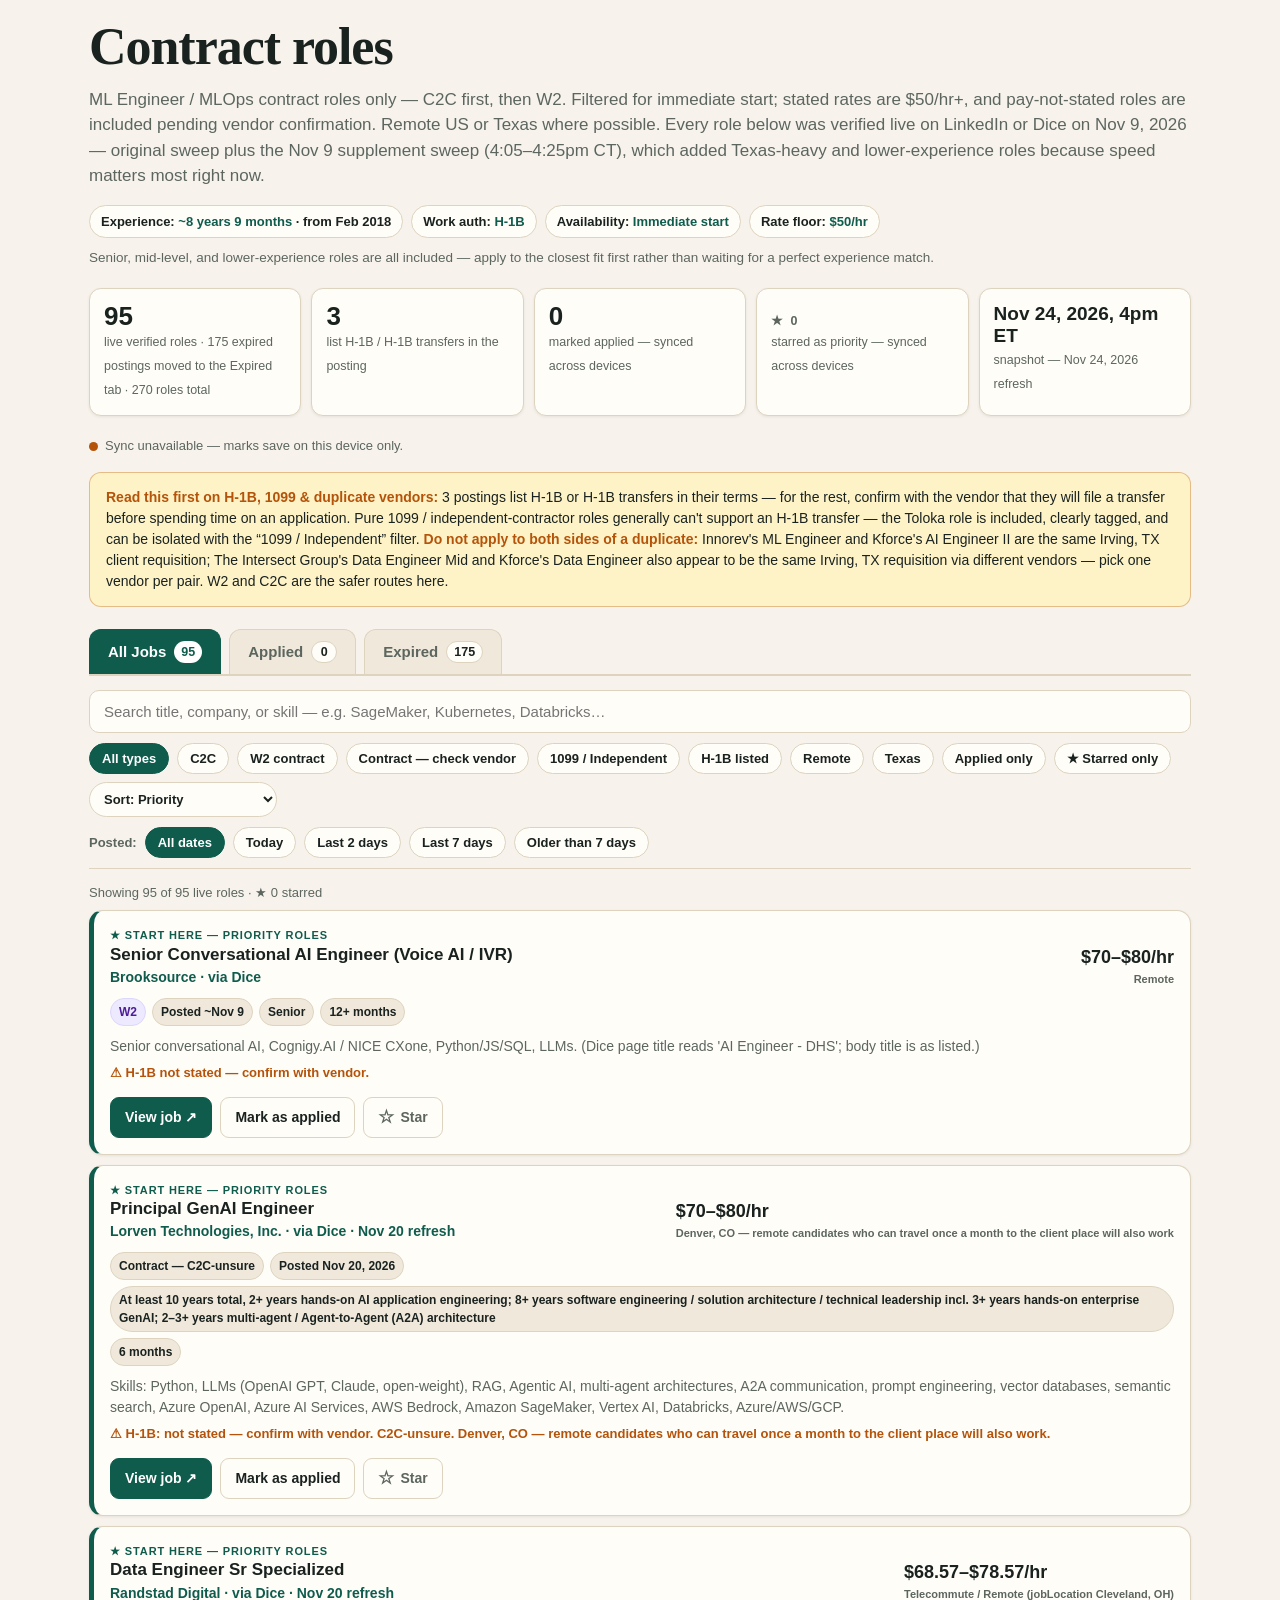
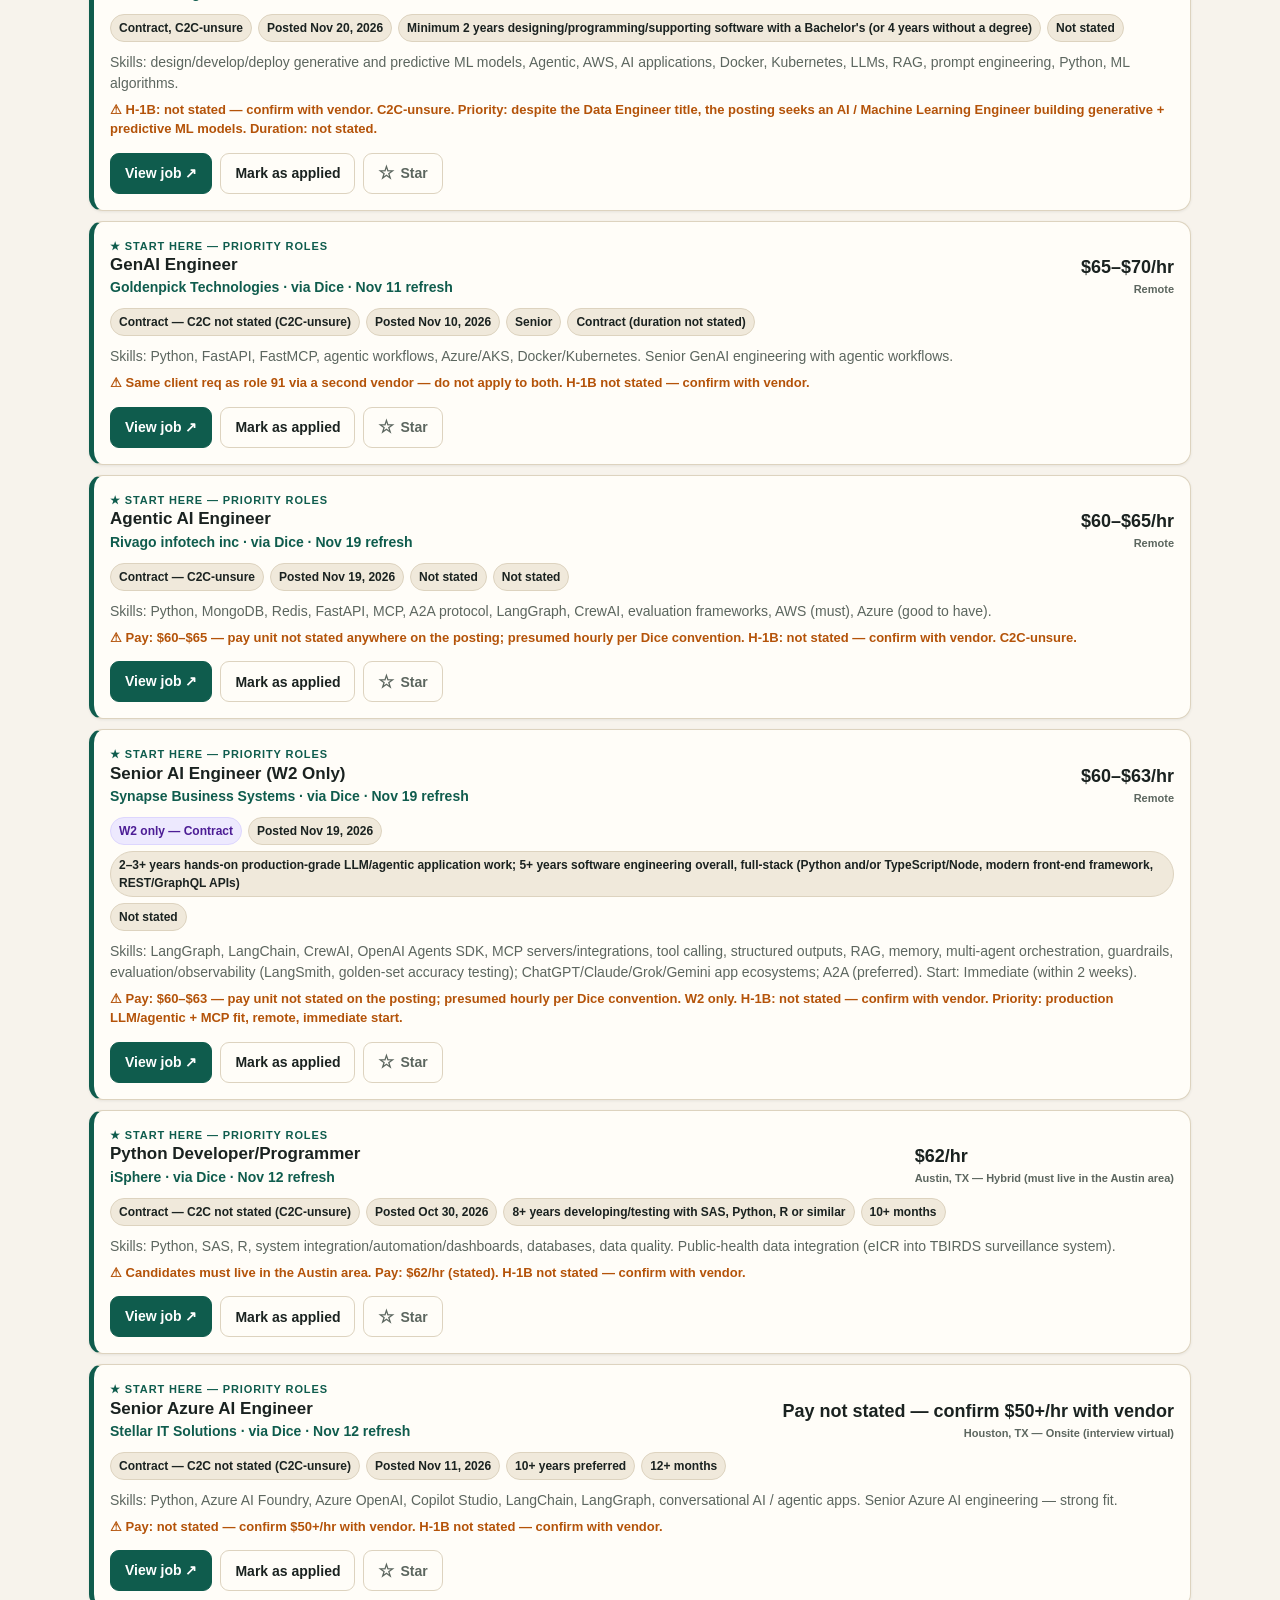
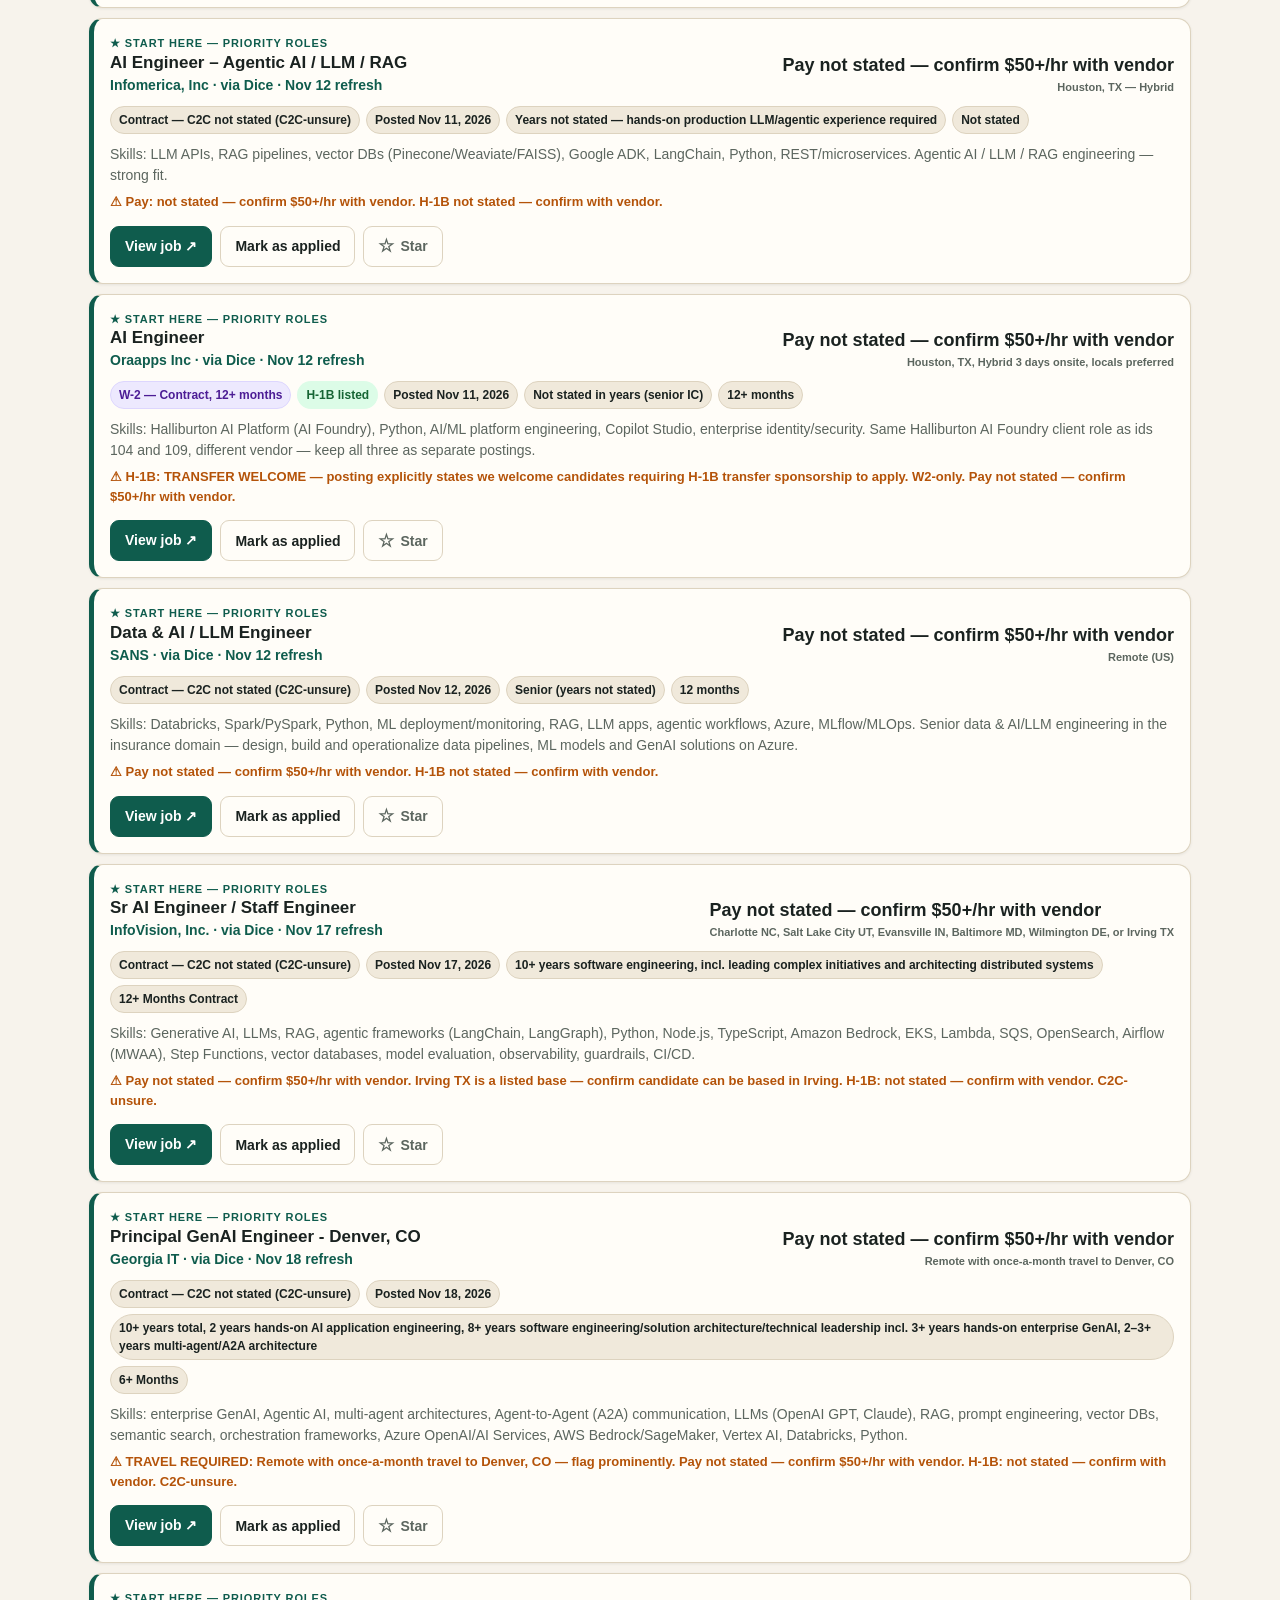
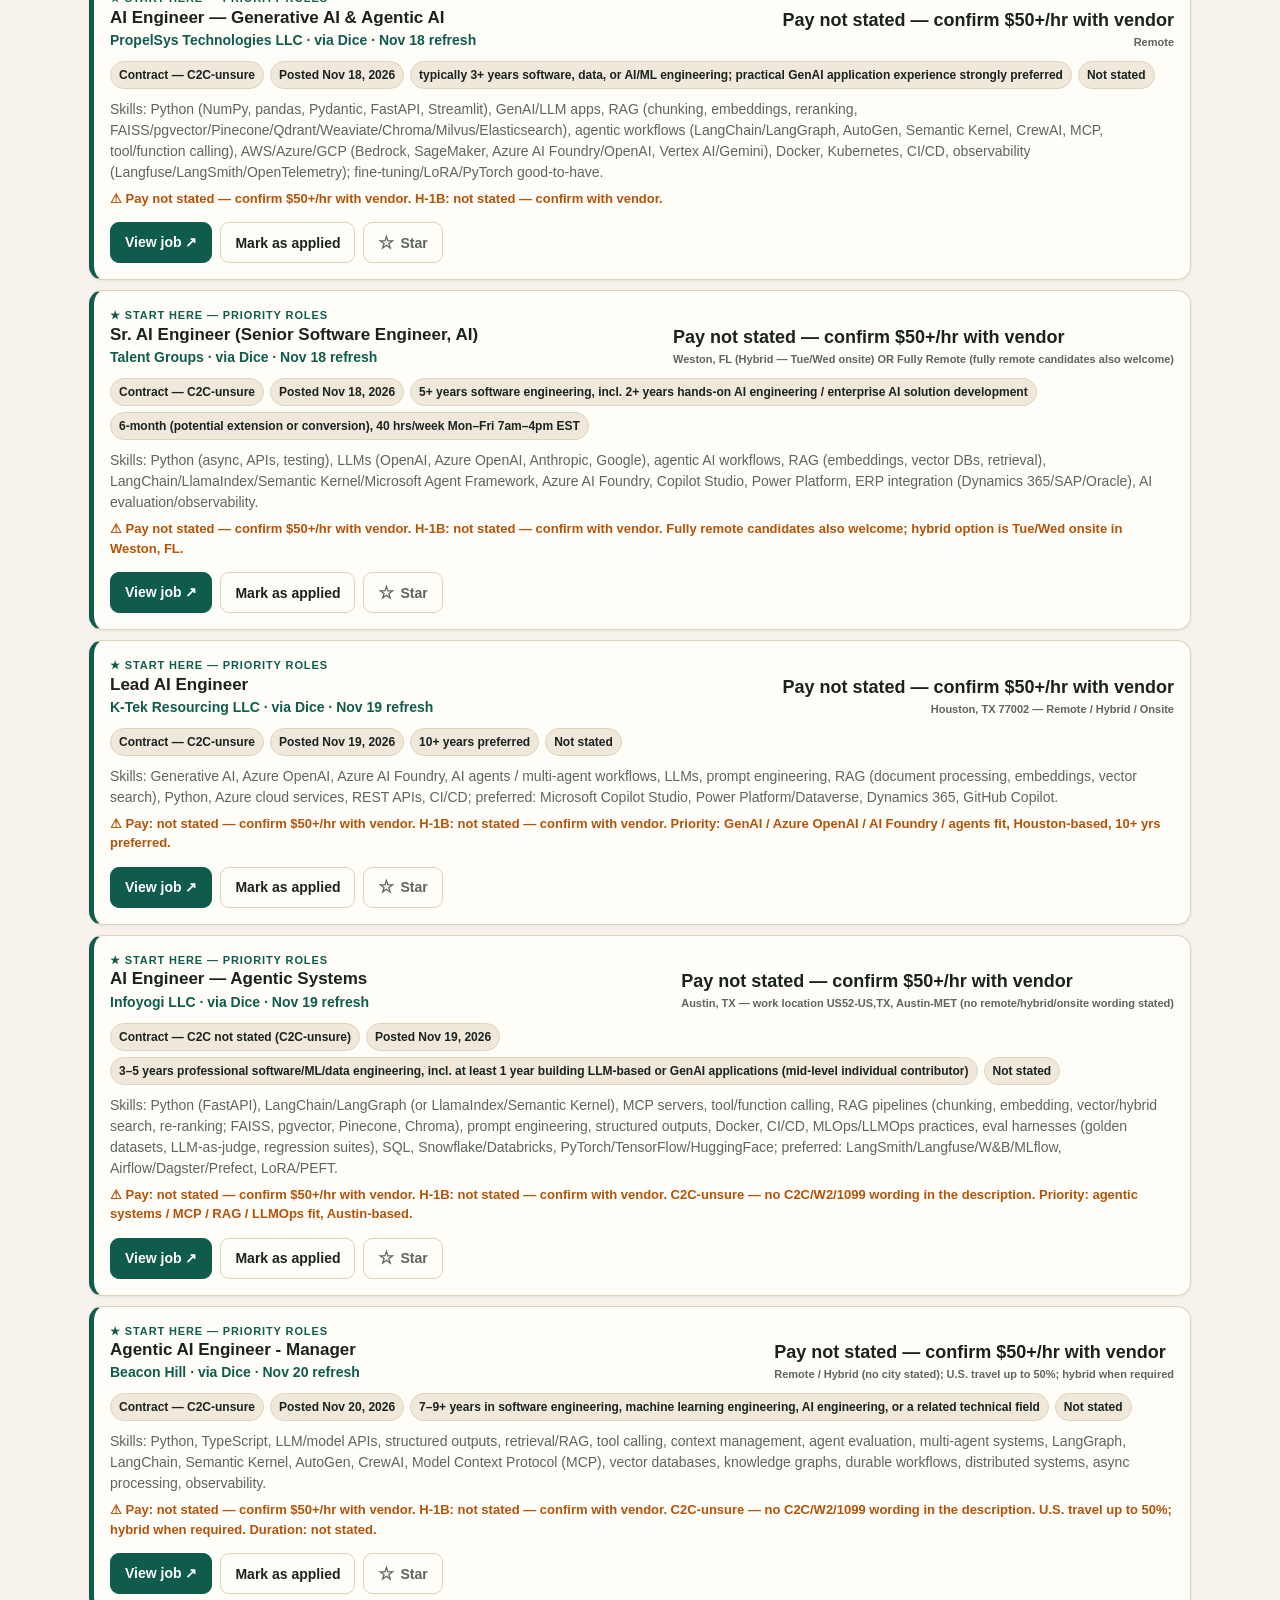
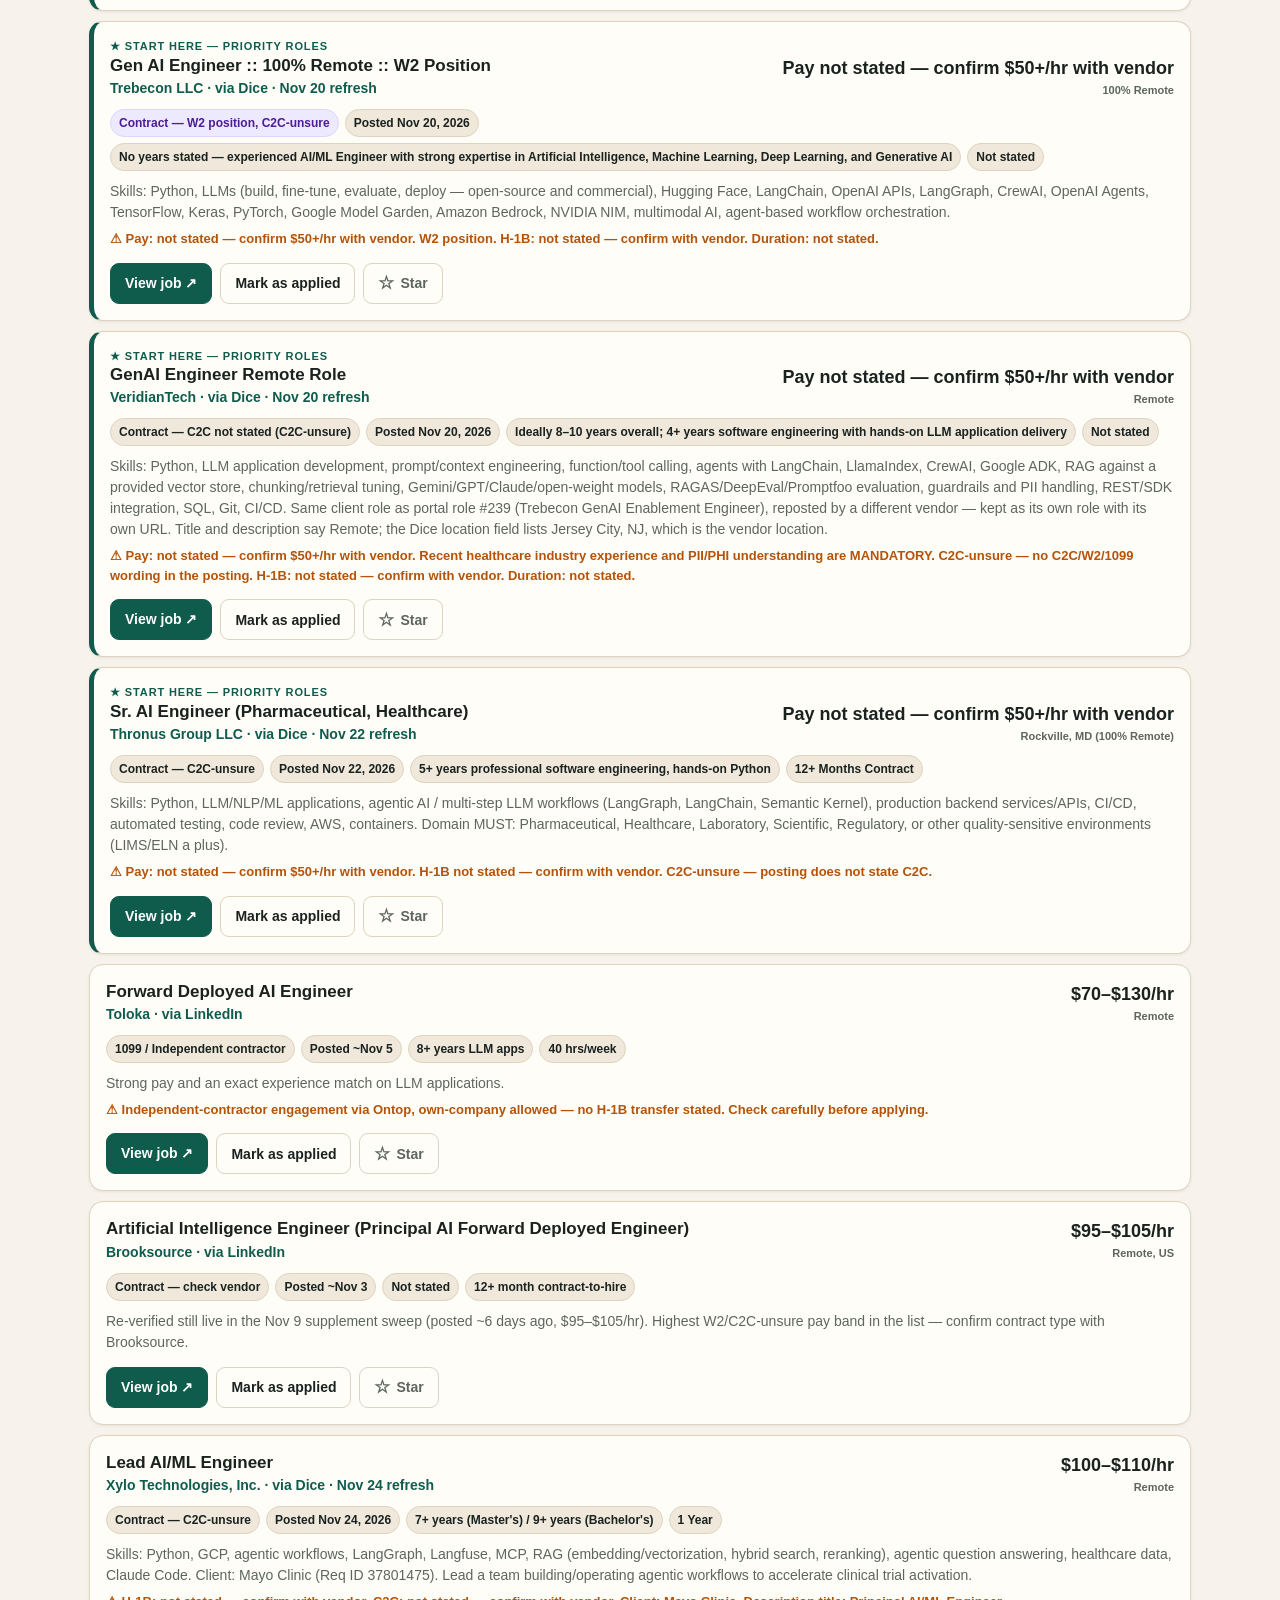
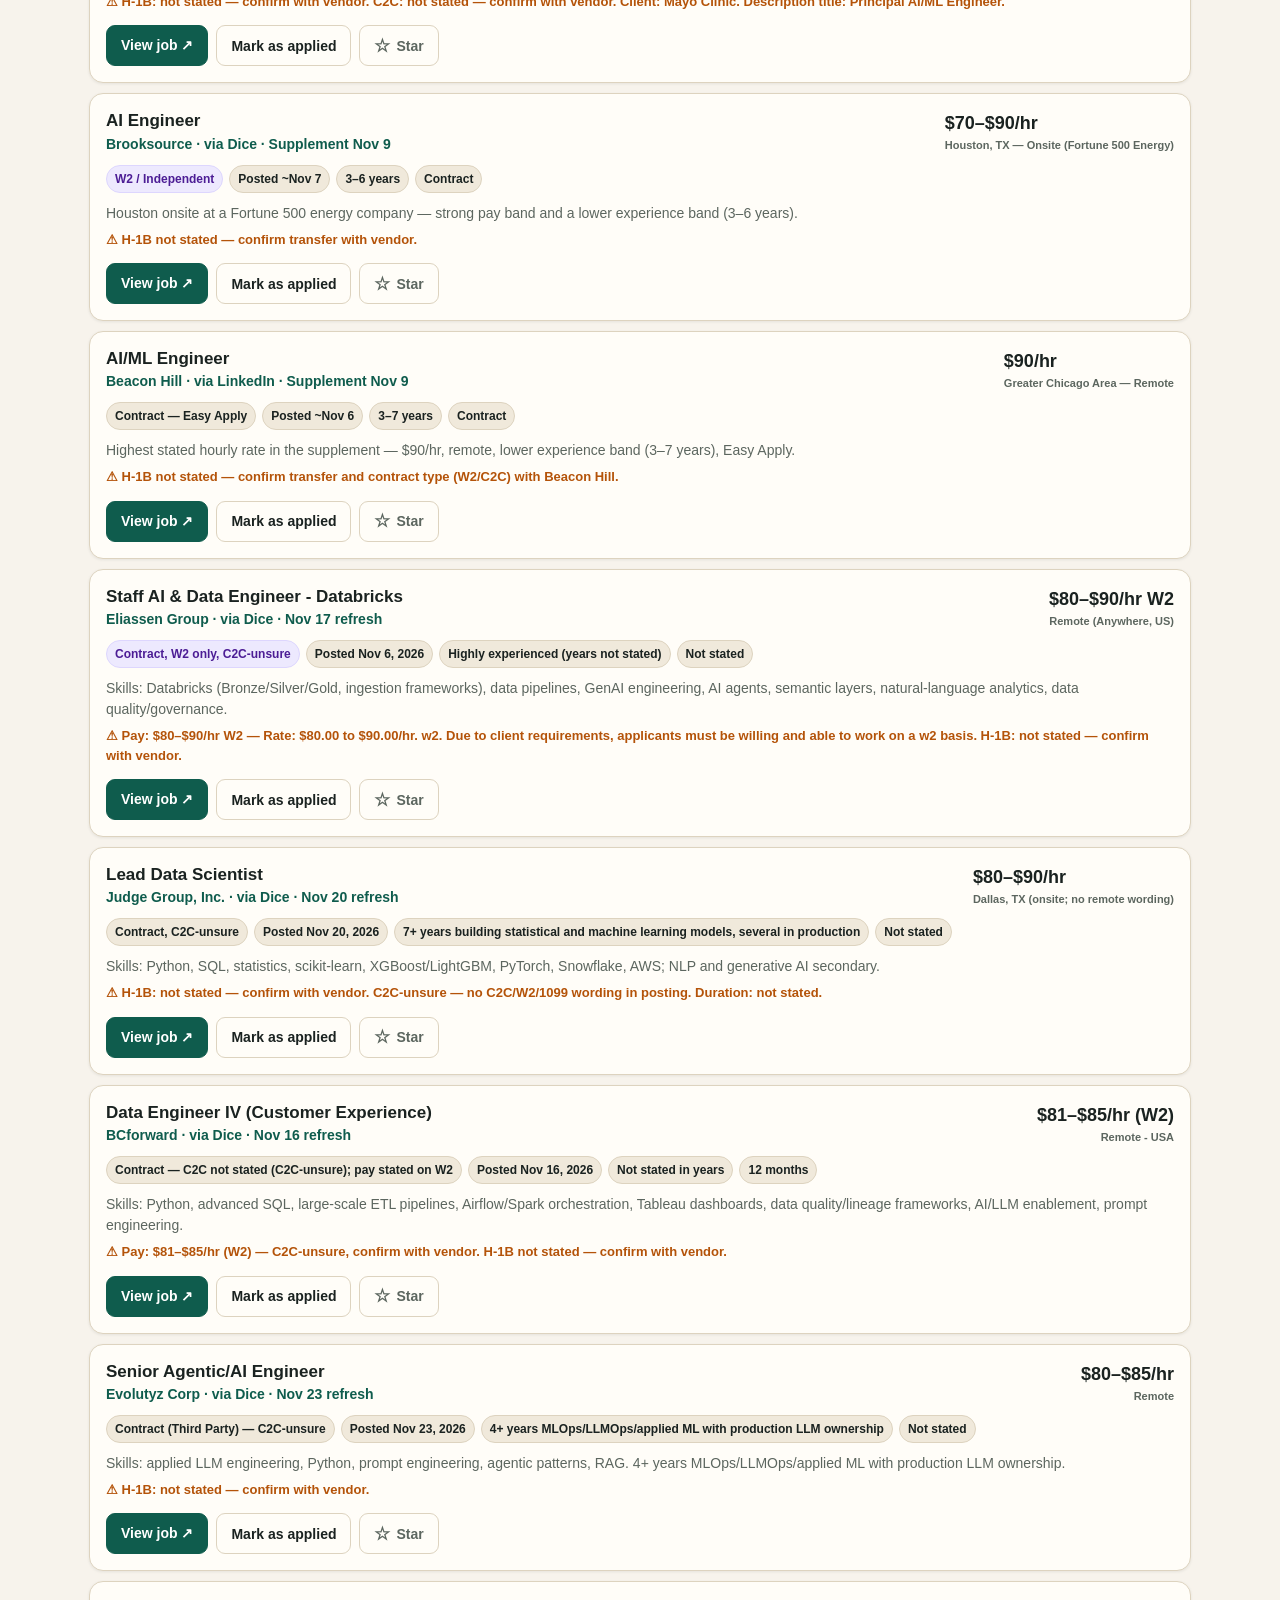
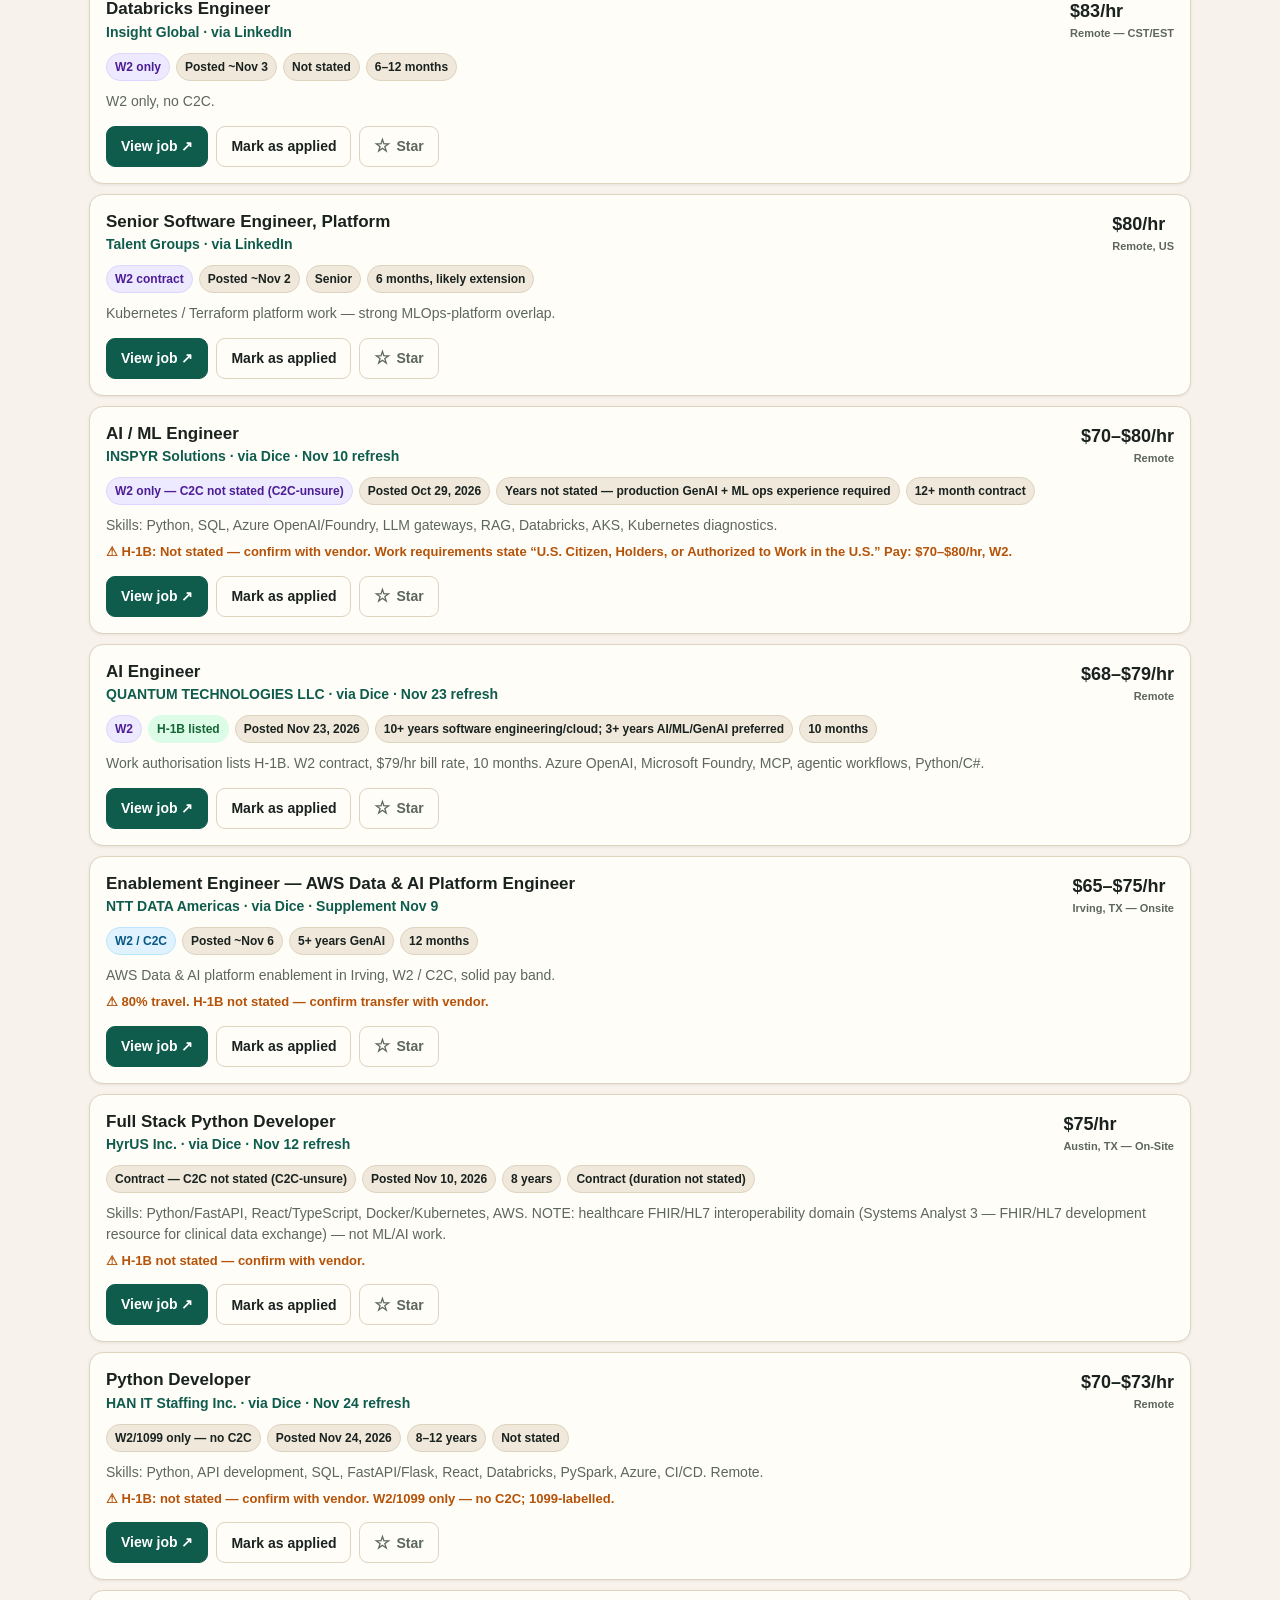
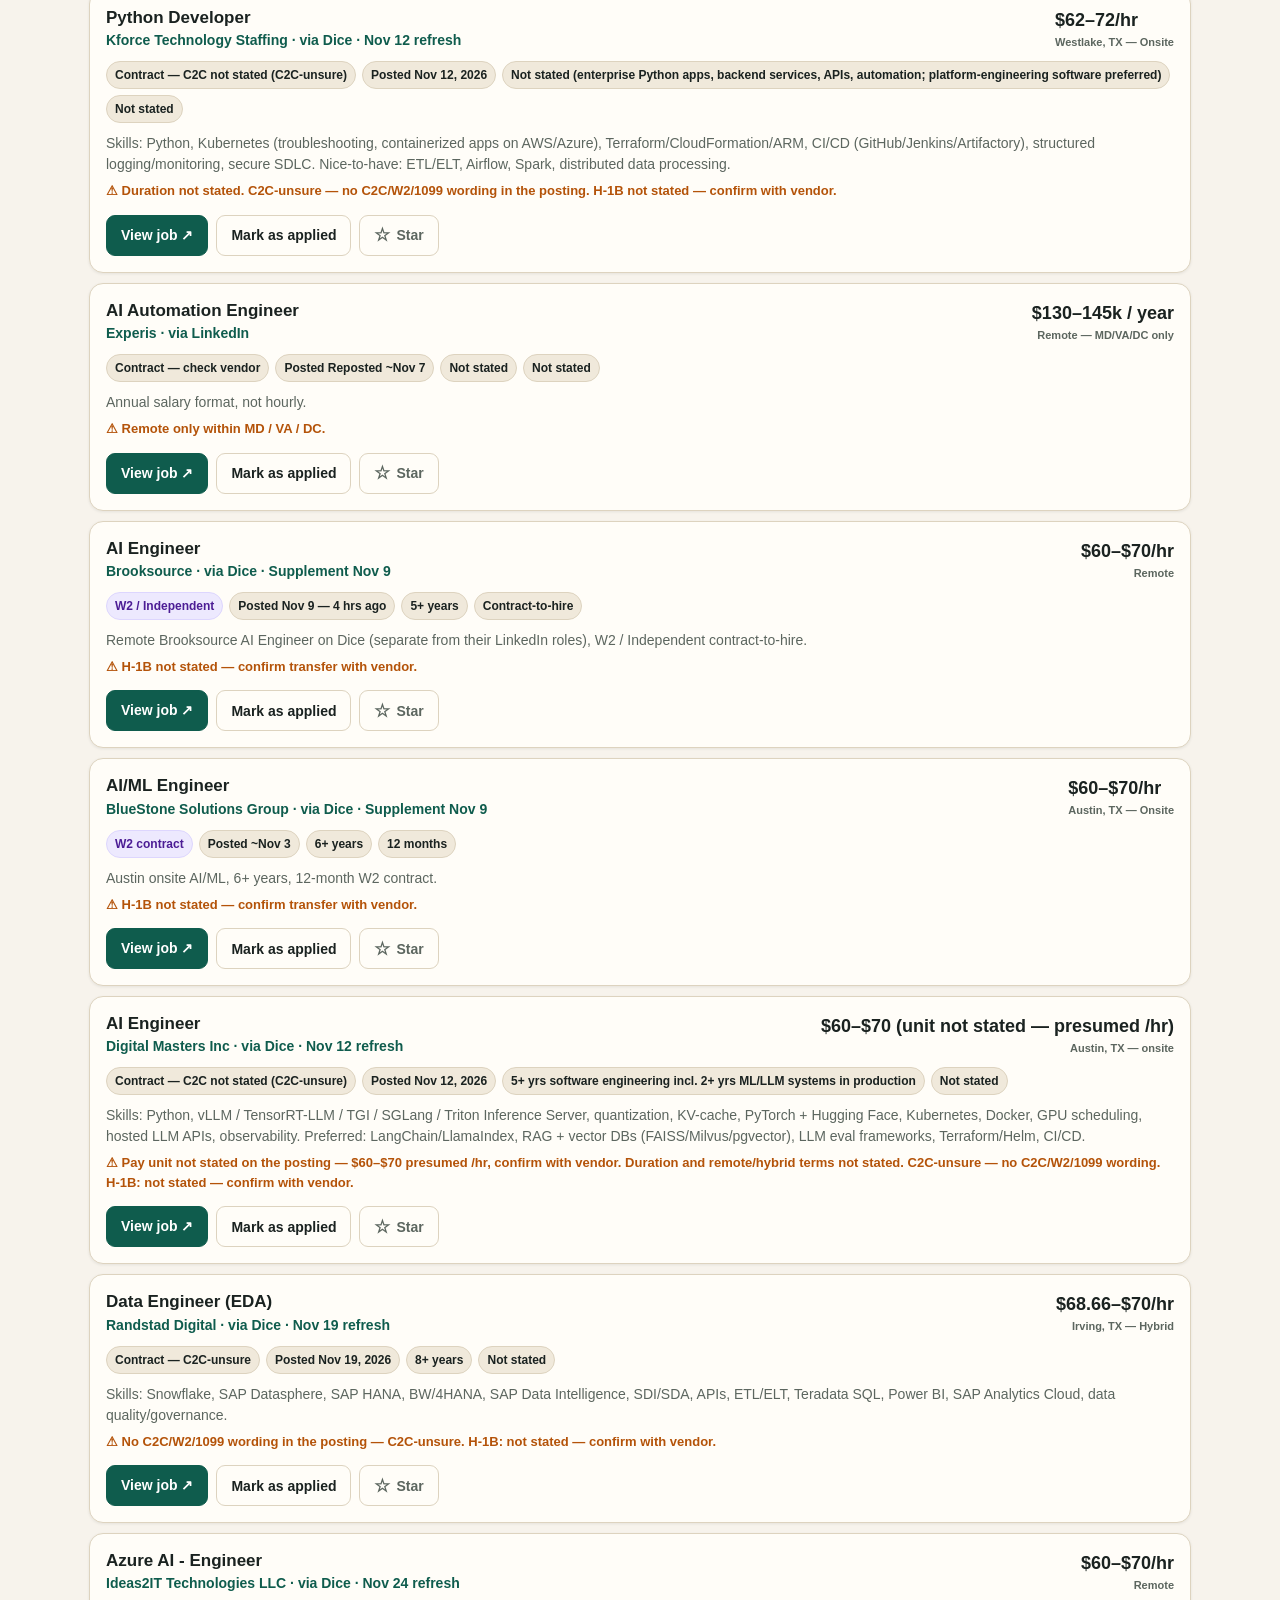
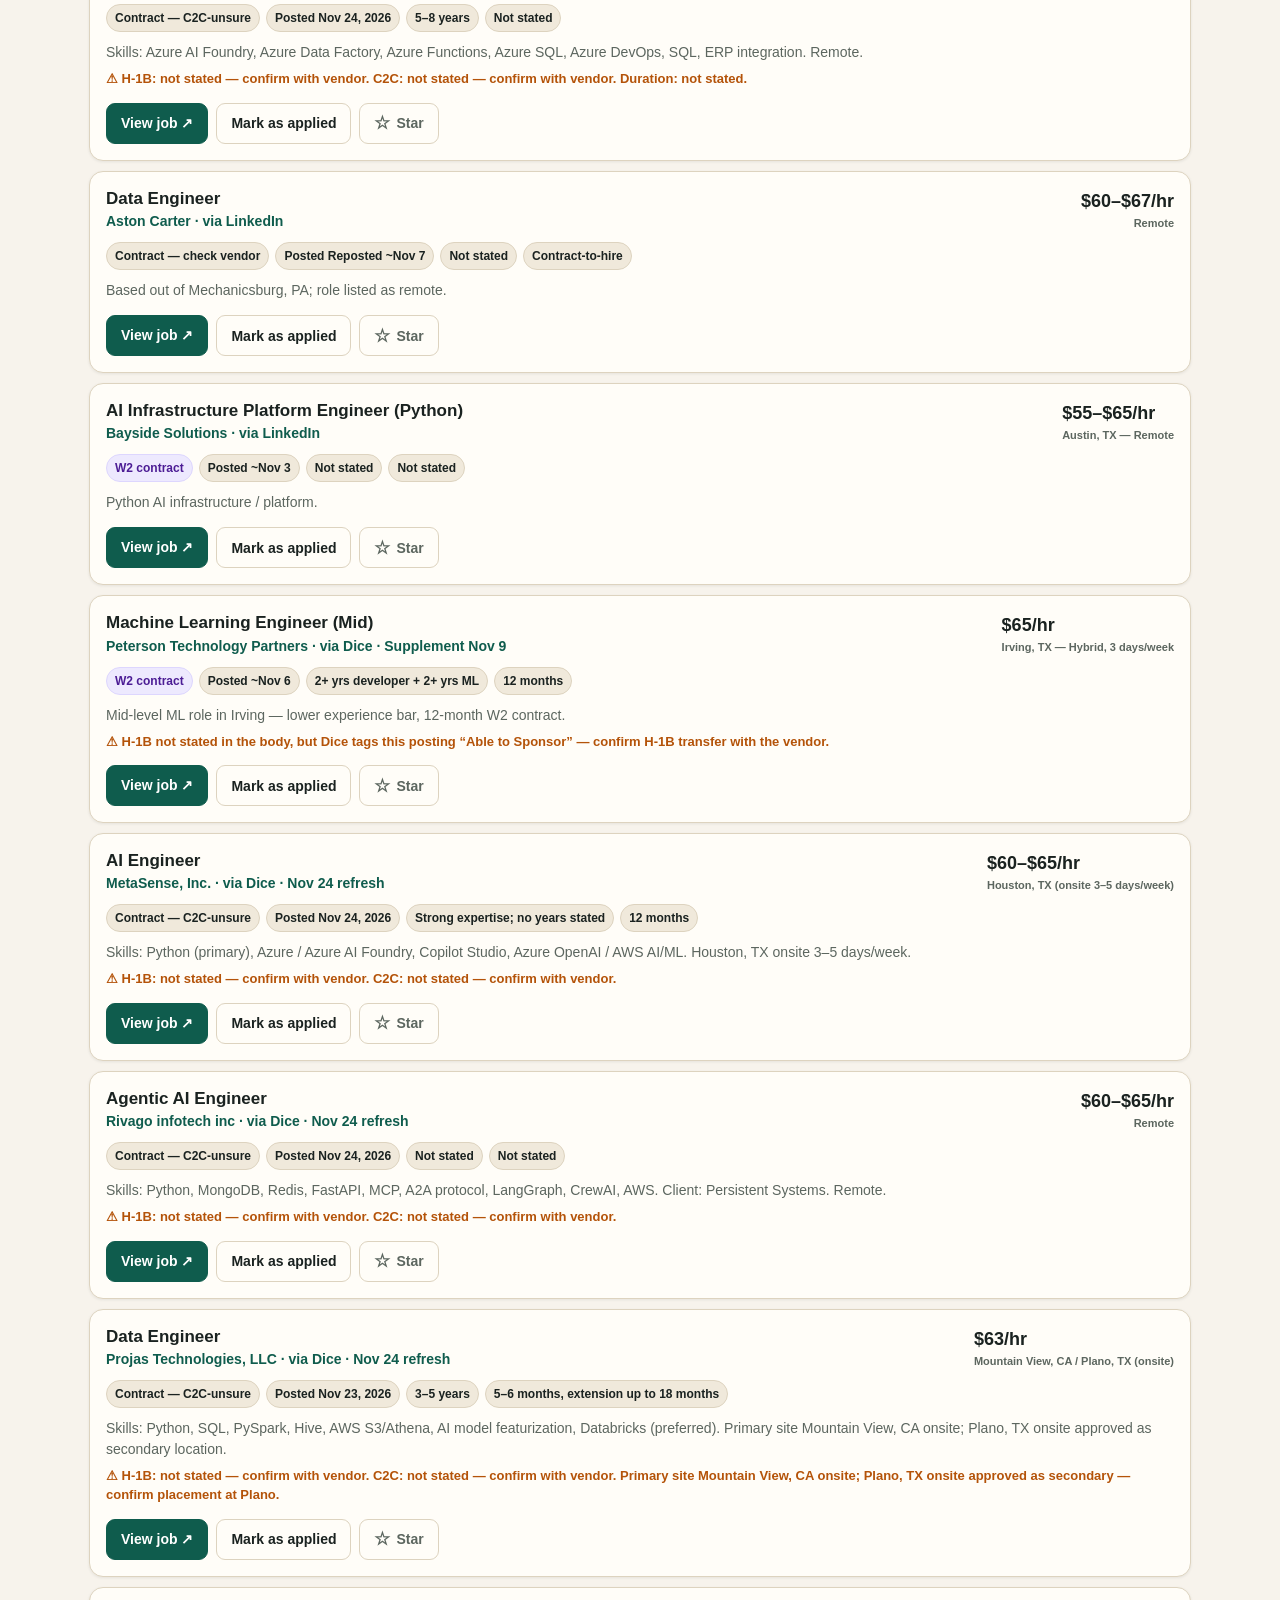
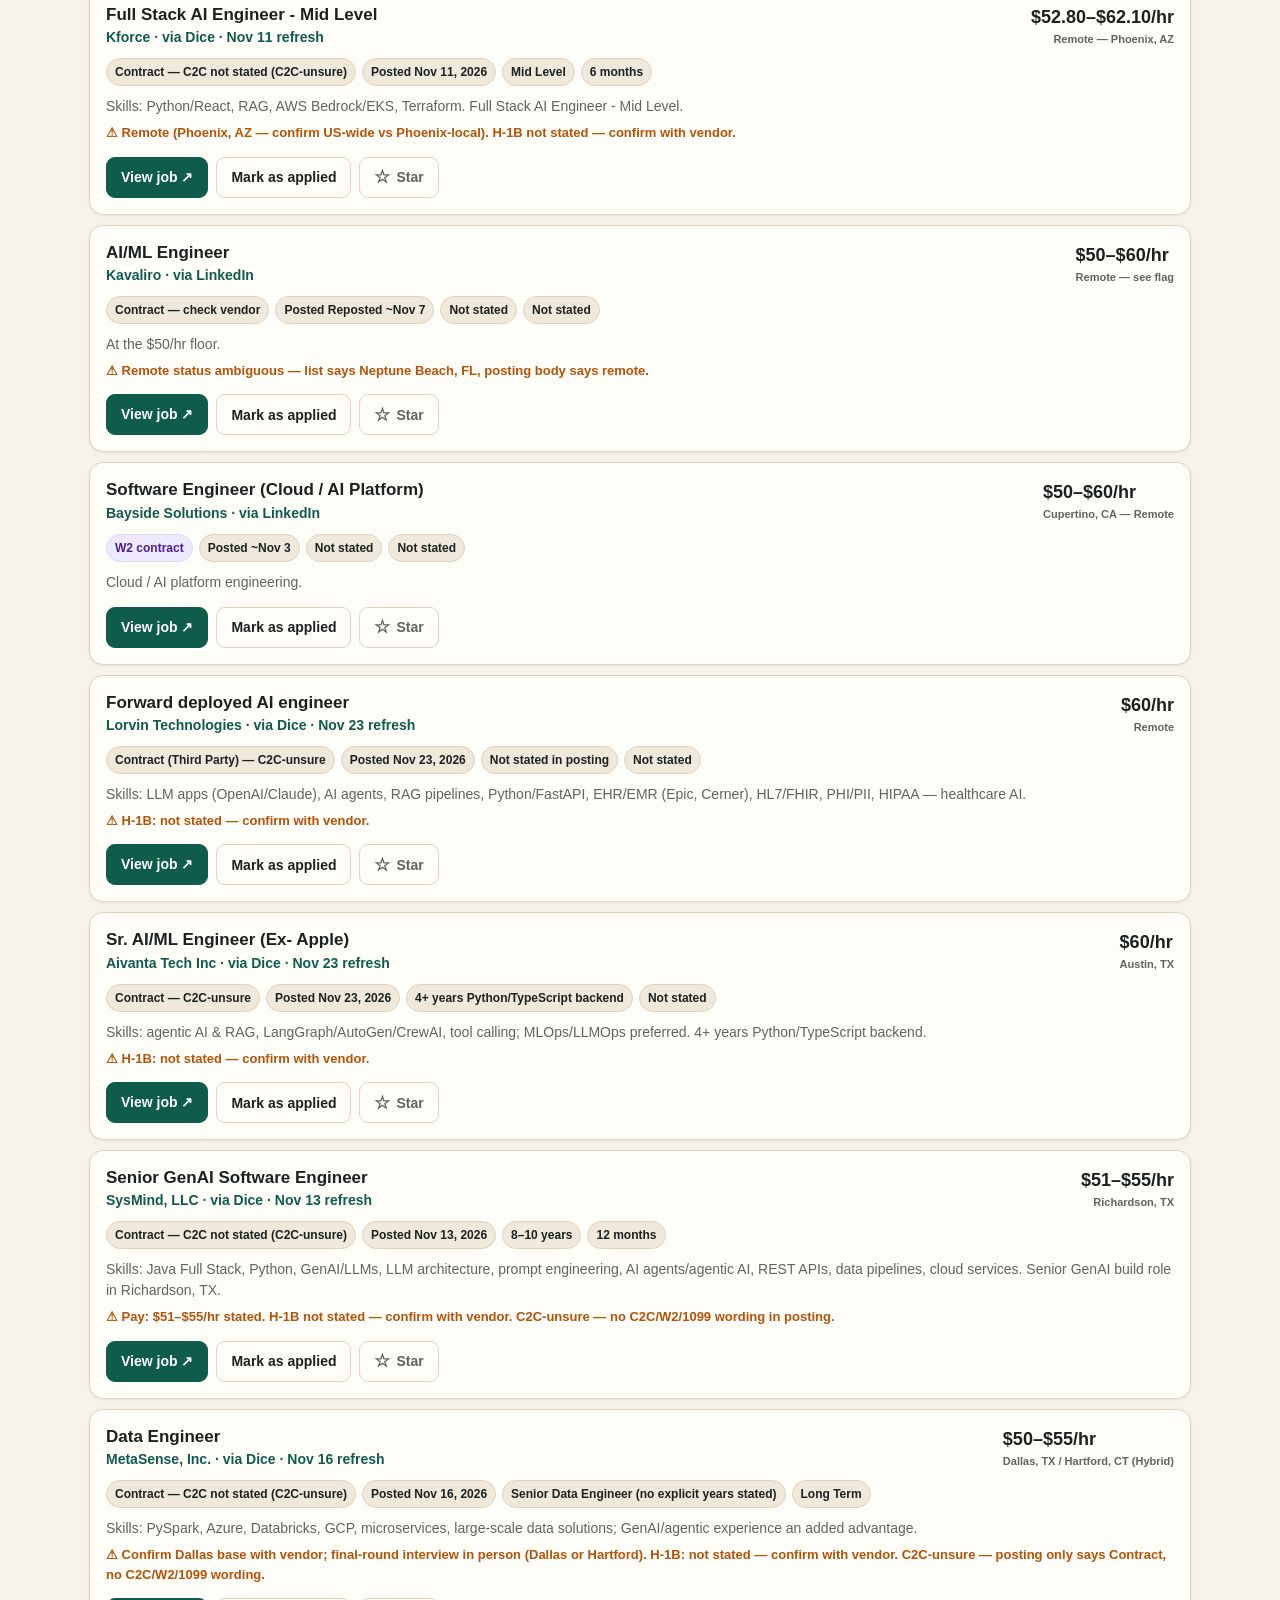
==== index.html @ a135cfc4 "Refresh Nov 24 4pm ET: add 1 role, 3 expired (95 live)" ====
<!-- GENERATED by scripts/build.py — do not hand-edit. Edit src/ and data/roles.json, then run: python3 scripts/build.py -->
<!doctype html>
<html lang="en">
<head>
<meta charset="utf-8">
<meta name="viewport" content="width=device-width, initial-scale=1, viewport-fit=cover">
<meta name="color-scheme" content="light dark">
<link rel="icon" href="data:,">
<title>Contract Portal</title>
<script>
window.va = window.va || function () { (window.vaq = window.vaq || []).push(arguments); };
</script>
<script defer src="[data-uri]"></script>
<style>
:root{
  --bg:#f7f3ec; --surface:#fffdf8; --surface2:#f0e9db; --ink:#1a2220; --muted:#5c665f; --line:#ddd3bf;
  --teal:#0f5c4d; --teal-ink:#fff; --amber:#b45309; --amber-bg:#fef3c7; --green-bg:#dcfce7; --green:#166534;
  --gold:#d97706; --gold-bg:#fef3c7; --gold-ink:#92400e; --gold-line:#f59e0b;
  --red:#991b1b; --shadow:0 1px 3px rgba(26,34,32,.08);
}
@media (prefers-color-scheme: dark){
  :root{ --bg:#121614; --surface:#1c2220; --surface2:#242c29; --ink:#ece8df; --muted:#a8b0aa; --line:#333d39; --teal:#2a9d84; --teal-ink:#0b1513; --amber:#fbbf24; --amber-bg:#3a2e12; --green-bg:#14301e; --green:#86efac; --gold:#fbbf24; --gold-bg:#3a2e12; --gold-ink:#fcd34d; --gold-line:#b45309; --shadow:none; }
}
*{box-sizing:border-box}
body{margin:0;background:var(--bg);color:var(--ink);font-family: ui-sans-system, -apple-system, Segoe UI, Roboto, Helvetica, Arial, sans-serif;line-height:1.5}
a{color:var(--teal)}
.wrap{max-width:1150px;margin:0 auto;padding:20px 24px 48px}
@media(max-width:640px){.wrap{padding:20px 16px 48px}}
h1,h2{font-family: Georgia, 'Times New Roman', serif; letter-spacing:-.02em; line-height:1.05; margin:0}
h1{font-size:clamp(32px,6vw,52px)}
.lede{font-size:17px;color:var(--muted);margin:12px 0 0}
.profile{display:flex;flex-wrap:wrap;gap:8px;margin-top:16px}
.chip{border:1px solid var(--line);background:var(--surface);border-radius:999px;padding:6px 11px;font-size:13px;font-weight:600}
.chip strong{color:var(--teal)}
.stats{display:grid;grid-template-columns:repeat(5,1fr);gap:10px;margin:20px 0}
@media(max-width:900px){.stats{grid-template-columns:repeat(3,1fr)}}
@media(max-width:640px){.stats{grid-template-columns:1fr 1fr}}
.stat{background:var(--surface);border:1px solid var(--line);border-radius:12px;padding:14px;box-shadow:var(--shadow)}
.stat b{font-size:26px;display:block;line-height:1}
.stat span{font-size:12.5px;color:var(--muted)}
.stat-date b{font-size:19px;line-height:1.15}
.stat-star b{color:var(--gold)}
.notice{background:var(--amber-bg);border:1px solid color-mix(in srgb, var(--amber) 35%, transparent);border-radius:12px;padding:14px 16px;font-size:14px}
.notice strong{color:var(--amber)}
.controls{position:sticky;top:0;z-index:5;background:var(--bg);padding:14px 0 10px;border-bottom:1px solid var(--line)}
.search{width:100%;padding:12px 14px;border-radius:10px;border:1px solid var(--line);background:var(--surface);color:var(--ink);font-size:15px}
.filters{display:flex;flex-wrap:wrap;gap:8px;margin-top:10px;align-items:center}
.pill{border:1px solid var(--line);background:var(--surface);color:var(--ink);padding:7px 12px;border-radius:999px;font-size:13px;font-weight:600;cursor:pointer}
.pill[aria-pressed="true"]{background:var(--teal);color:var(--teal-ink);border-color:var(--teal)}
select{padding:8px 10px;border-radius:999px;border:1px solid var(--line);background:var(--surface);color:var(--ink);font-size:13px;font-weight:600}
.countline{font-size:13px;color:var(--muted);margin:14px 0 8px}
.job{background:var(--surface);border:1px solid var(--line);border-radius:14px;padding:16px;margin-bottom:10px;box-shadow:var(--shadow)}
.job.top{border-left:5px solid var(--teal)}
.job-head{display:flex;justify-content:space-between;gap:14px;flex-wrap:wrap}
.job h3{margin:0;font-size:17px;line-height:1.25}
.job h3 a{color:var(--ink);text-decoration:none}
.job h3 a:hover{text-decoration:underline}
.company{font-weight:700;color:var(--teal);font-size:14px;margin-top:2px}
.pay{font-size:18px;font-weight:800;white-space:nowrap}
.pay small{display:block;font-size:11px;font-weight:600;color:var(--muted);text-align:right}
.meta{display:flex;flex-wrap:wrap;gap:6px;margin-top:10px}
.tag{font-size:12px;font-weight:700;padding:4px 8px;border-radius:999px;background:var(--surface2);border:1px solid var(--line)}
.tag.c2c{background:#e0f2fe;border-color:#bae6fd;color:#075985}
.tag.w2{background:#ede9fe;border-color:#ddd6fe;color:#4c1d95}
.tag.h1b{background:var(--green-bg);color:var(--green);border-color:transparent}
.tag.priority{background:var(--gold-bg);color:var(--gold-ink);border-color:var(--gold-line)}
@media(prefers-color-scheme: dark){.tag.c2c{background:#0c2d3a;color:#7dd3fc}.tag.w2{background:#2e1a47;color:#c4b5fd}}
.desc{font-size:14px;color:var(--muted);margin:10px 0 0}
.flag{font-size:13px;color:var(--amber);font-weight:600;margin-top:6px}
.actions{display:flex;gap:8px;flex-wrap:wrap;margin-top:14px}
.btn{border-radius:9px;padding:9px 14px;font-size:14px;font-weight:700;cursor:pointer;text-decoration:none;display:inline-flex;align-items:center;gap:6px;border:1px solid var(--line)}
.btn-primary{background:var(--teal);color:var(--teal-ink);border-color:var(--teal)}
.btn-applied{background:var(--surface);color:var(--ink)}
.btn-applied.on{background:var(--green-bg);color:var(--green);border-color:var(--green)}
.btn-star{background:var(--surface);color:var(--muted)}
.btn-star .star-glyph{font-size:18px;line-height:1;color:var(--muted)}
.btn-star.on{background:var(--gold-bg);color:var(--gold-ink);border-color:var(--gold-line)}
.btn-star.on .star-glyph{color:var(--gold)}
.job.starred{border-color:var(--gold-line)}
.job.expired{opacity:.62;background:var(--surface2)}
.tag.expired-badge{background:#fee2e2;border-color:#fecaca;color:#991b1b}
@media(prefers-color-scheme: dark){.tag.expired-badge{background:#3a1414;border-color:#7f1d1d;color:#fca5a5}}
.expired-note{font-size:13.5px;font-weight:700;color:var(--red);margin-top:8px}
.empty{padding:32px;text-align:center;color:var(--muted);border:1px dashed var(--line);border-radius:12px}
footer{margin-top:28px;font-size:13px;color:var(--muted);border-top:1px solid var(--line);padding-top:16px}
.priority-label{font-size:11px;letter-spacing:.08em;text-transform:uppercase;font-weight:800;color:var(--teal)}
.sync-status{font-size:13px;color:var(--muted);margin:0 0 16px;display:flex;align-items:center;gap:7px}
.sync-dot{width:9px;height:9px;border-radius:50%;background:var(--amber);flex:none}
.sync-status.live .sync-dot{background:var(--green)}
.view-tabs{display:flex;gap:8px;margin:22px 0 0;border-bottom:2px solid var(--line)}
.view-tab{appearance:none;border:1px solid var(--line);border-bottom:none;background:var(--surface2);color:var(--muted);padding:11px 18px;border-radius:12px 12px 0 0;font-size:15px;font-weight:800;cursor:pointer;display:inline-flex;align-items:center;gap:8px}
.view-tab[aria-selected="true"]{background:var(--teal);color:var(--teal-ink);border-color:var(--teal)}
.view-tab:focus-visible{outline:3px solid var(--gold-line);outline-offset:2px}
.tab-count{display:inline-flex;align-items:center;justify-content:center;min-width:26px;height:22px;padding:0 7px;border-radius:999px;background:var(--surface);color:var(--teal);font-size:12.5px;font-weight:800;line-height:1}
.view-tab[aria-selected="true"] .tab-count{background:var(--teal-ink);color:var(--teal)}
.view-tab:not([aria-selected="true"]) .tab-count{background:var(--surface);border:1px solid var(--line);color:var(--ink)}
@media(max-width:520px){.view-tab{flex:1;justify-content:center;padding:11px 10px}}
</style>
<body>
<div class="wrap">
  <header>
    <h1>Contract roles</h1>
    <p class="lede">ML Engineer / MLOps contract roles only — C2C first, then W2. Filtered for immediate start; stated rates are $50/hr+, and pay-not-stated roles are included pending vendor confirmation. Remote US or Texas where possible. Every role below was verified live on LinkedIn or Dice on Nov 9, 2026 — original sweep plus the Nov 9 supplement sweep (4:05–4:25pm CT), which added Texas-heavy and lower-experience roles because speed matters most right now.</p>
    <div class="profile">
      <span class="chip">Experience: <strong>~8 years 9 months</strong> · from Feb 2018</span>
      <span class="chip">Work auth: <strong>H-1B</strong></span>
      <span class="chip">Availability: <strong>Immediate start</strong></span>
      <span class="chip">Rate floor: <strong>$50/hr</strong></span>
    </div>
    <p style="font-size:13.5px;color:var(--muted);margin:10px 0 0">Senior, mid-level, and lower-experience roles are all included — apply to the closest fit first rather than waiting for a perfect experience match.</p>
    <div class="stats">
      <div class="stat"><b id="statTotal">95</b><span>live verified roles · 175 expired postings moved to the Expired tab · 270 roles total</span></div>
      <div class="stat"><b>3</b><span>list H-1B / H-1B transfers in the posting</span></div>
      <div class="stat"><b id="statApplied">0</b><span>marked applied — synced across devices</span></div>
      <div class="stat stat-star"><b><span aria-hidden="true">★</span> <span id="statStarred">0</span></b><span>starred as priority — synced across devices</span></div>
      <div class="stat stat-date"><b>Nov 24, 2026, 4pm ET</b><span>snapshot — Nov 24, 2026 refresh</span></div>
    </div>
    <p class="sync-status" id="syncStatus" role="status"><span class="sync-dot" aria-hidden="true"></span><span id="syncStatusText">Sync: connecting…</span></p>
    <div class="notice"><strong>Read this first on H-1B, 1099 &amp; duplicate vendors:</strong> 3 postings list H-1B or H-1B transfers in their terms — for the rest, confirm with the vendor that they will file a transfer before spending time on an application. Pure 1099 / independent-contractor roles generally can't support an H-1B transfer — the Toloka role is included, clearly tagged, and can be isolated with the “1099 / Independent” filter. <strong>Do not apply to both sides of a duplicate:</strong> Innorev's ML Engineer and Kforce's AI Engineer II are the same Irving, TX client requisition; The Intersect Group's Data Engineer Mid and Kforce's Data Engineer also appear to be the same Irving, TX requisition via different vendors — pick one vendor per pair. W2 and C2C are the safer routes here.</div>
  </header>

  <nav class="view-tabs" aria-label="Job views">
    <button class="view-tab" id="tabAll" data-view="all" role="tab" aria-selected="true">All Jobs <span class="tab-count" id="tabAllCount">95</span></button>
    <button class="view-tab" id="tabApplied" data-view="applied" role="tab" aria-selected="false">Applied <span class="tab-count" id="tabAppliedCount">0</span></button>
    <button class="view-tab" id="tabExpired" data-view="expired" role="tab" aria-selected="false">Expired <span class="tab-count" id="tabExpiredCount">175</span></button>
  </nav>

  <div class="controls">
    <input class="search" id="q" type="search" placeholder="Search title, company, or skill — e.g. SageMaker, Kubernetes, Databricks…" aria-label="Search jobs">
    <div class="filters" role="group" aria-label="Filters">
      <button class="pill" data-f="all" aria-pressed="true">All types</button>
      <button class="pill" data-f="c2c" aria-pressed="false">C2C</button>
      <button class="pill" data-f="w2" aria-pressed="false">W2 contract</button>
      <button class="pill" data-f="unsure" aria-pressed="false">Contract — check vendor</button>
      <button class="pill" data-f="1099" aria-pressed="false">1099 / Independent</button>
      <button class="pill" data-f="h1b" aria-pressed="false">H-1B listed</button>
      <button class="pill" data-f="remote" aria-pressed="false">Remote</button>
      <button class="pill" data-f="texas" aria-pressed="false">Texas</button>
      <button class="pill" data-f="applied" aria-pressed="false">Applied only</button>
      <button class="pill" data-f="starred" aria-pressed="false">★ Starred only</button>
      <select id="sort" aria-label="Sort jobs">
        <option value="priority">Sort: Priority</option>
        <option value="pay">Sort: Pay — high to low</option>
        <option value="new">Sort: Most recent</option>
      </select>
    </div>
    <div class="filters" role="group" aria-label="Posted date filters">
      <span style="font-size:13px;font-weight:700;color:var(--muted)">Posted:</span>
      <button class="pill" data-d="all" aria-pressed="true">All dates</button>
      <button class="pill" data-d="today" aria-pressed="false">Today</button>
      <button class="pill" data-d="last2" aria-pressed="false">Last 2 days</button>
      <button class="pill" data-d="last7" aria-pressed="false">Last 7 days</button>
      <button class="pill" data-d="older" aria-pressed="false">Older than 7 days</button>
    </div>
  </div>

  <p class="countline" id="countLine"></p>
  <main id="list"></main>
  <div id="empty" class="empty" hidden>No roles match those filters. Try clearing the search or picking “All types.”</div>

  <footer>
    <p><strong>How “Applied” works:</strong> Tapping <em>Mark as applied</em> moves the role out of the All Jobs list and into the Applied tab at the top, and saves the mark to the shared cloud database, so it syncs in real time to every phone or browser that opens this page — and it is still there after you close and reopen the page. A copy is also kept on this device as a fallback if the cloud connection is unavailable. Marking does not submit an application. Always apply on the actual LinkedIn / Dice posting via “View job.” In the Applied tab, tap <em>✓ Applied</em> again to un-mark a role — it will move back to the All Jobs list on every device.</p>
    <p><strong>How stars work:</strong> Tapping the ☆ <em>Star</em> button marks a role as a priority — it gets a filled gold ★ and a “Priority” badge, and the “★ Starred only” filter shows just those roles. Stars sync across devices the same way Applied marks do, with a copy kept on this device as a fallback. Tap the star again to remove it everywhere.</p>
    <p>Sources: LinkedIn Jobs and Dice, verified live Nov 9, 2026. Original sweep 2:17–2:40pm CT (LinkedIn ~475 items checked, 55 detail pages opened; Dice ~267 items, 18 detail pages). Supplement sweep Nov 9, 2026, 4:05–4:25pm CT added 25 checked roles: 21 are new cards below and 4 were already listed, so they were re-verified in place instead of duplicated — JC CORPORATIONS (Dice), Brooksource Principal AI Forward Deployed Engineer, INSPYR Solutions, and BrothersTech MLOps Engineer (visa list USC / GC / EAD / H1B, still live). Excluded after live checks in the original sweep: roles stating no sponsorship / USC–GC only, roles under $50/hr, and onsite roles outside Texas (except the H-1B-listed Las Vegas role, flagged). This is a snapshot fixed at build time — a new sweep is needed for fresher roles. Dice coverage note: second pages of the general Dice searches weren't scanned after the scope narrowed to ML/MLOps/AI/Data/Python, so this is a strong list, not an exhaustive census.</p>
  </footer>
</div>

<script>
window.PORTAL_DATA = {"snapshot": "Nov 24, 2026, 4pm ET", "totals": {"live":95,"expired":175,"total":270}, "jobs": [
{"id":1,"priority":1,"title":"AI Engineer","company":"QUANTUM TECHNOLOGIES LLC","loc":"Remote","pay":"$80–$90/hr","payNum":90,"type":"c2c","typeLabel":"C2C","h1b":true,"posted":"~Oct 29","postedISO":"2026-10-29","exp":"5+ years","dur":"6–15 months","url":"https://www.dice.com/job-detail/552bbc43-dff8-45bf-8ea2-988f9c6149a3","src":"Dice","desc":"Work authorisation lists H-1B. Highest-paying H-1B-listed C2C role in the sweep."},
{"id":2,"priority":1,"title":"AWS AI/ML Engineer","company":"MACHINE LEARNING TECHNOLOGIES LLC","loc":"Austin, TX — Onsite","pay":"$78/hr","payNum":78,"type":"c2c","typeLabel":"C2C","h1b":true,"posted":"~Nov 8","postedISO":"2026-11-08","exp":"4+ years","dur":"8 months + extension","url":"https://www.linkedin.com/jobs/view/4487932561/","src":"LinkedIn","desc":"Closest skill match: SageMaker, Bedrock, EKS, Terraform, MLflow. Work auth lists H-1B."},
{"id":3,"priority":1,"title":"AI Engineer — second posting","company":"QUANTUM TECHNOLOGIES LLC","loc":"Remote","pay":"$60–$65/hr","payNum":65,"type":"c2c","typeLabel":"C2C","h1b":true,"posted":"~Nov 7","postedISO":"2026-11-07","exp":"See flag","dur":"10 months","url":"https://www.dice.com/job-detail/580f6f56-983e-4904-b621-9505b9cf9ee1","src":"Dice","desc":"Work authorisation lists H-1B.","flag":"Asks 10+ years total — above the ~8 years 9 months target, worth a vendor check given the H-1B listing."},
{"id":4,"priority":1,"title":"Snowflake AI Engineer","company":"MACHINE LEARNING TECHNOLOGIES LLC","loc":"Las Vegas, NV — Onsite","pay":"$83/hr","payNum":83,"type":"c2c","typeLabel":"C2C","h1b":true,"posted":"~Nov 5","postedISO":"2026-11-05","exp":"5+ years","dur":"12 months","url":"https://www.linkedin.com/jobs/view/4487384690/","src":"LinkedIn","desc":"Work auth lists H-1B.","flag":"Onsite in Las Vegas — not Texas and not remote."},
{"id":5,"title":"AI Engineer","company":"GDH","loc":"Remote","pay":"$65–$68/hr","payNum":68,"type":"c2c","typeLabel":"C2C","h1b":false,"posted":"~Nov 7","postedISO":"2026-11-07","exp":"7+ years","dur":"Not stated","url":"https://www.dice.com/job-detail/b6e7c66f-5ace-4429-9638-fdff93995b3c","src":"Dice","desc":"C2C-confirmed.","flag":"Requires active IRS MBI clearance."},
{"id":6,"title":"AI Engineer / Architect — Generative AI & Agentic AI","company":"Covetus","loc":"100% Remote","pay":"Pay not stated","payNum":0,"type":"c2c","typeLabel":"W2 / C2C","h1b":false,"posted":"~Nov 3","postedISO":"2026-11-03","exp":"Not stated","dur":"12+ months","url":"https://www.dice.com/job-detail/4355079c-5ffb-4fc1-80e3-116f661e7fbd","src":"Dice","desc":"Title includes “/ Architect” but the role itself is hands-on AI Engineer work."},
{"id":7,"title":"AWS Data Engineer","company":"VDart","loc":"Remote","pay":"$60–$65/hr","payNum":65,"type":"c2c","typeLabel":"C2C","h1b":false,"posted":"~Nov 4","postedISO":"2026-11-04","exp":"Not stated","dur":"6 months","url":"https://www.dice.com/job-detail/35286188-33a4-46db-bc9d-76d30922814d","src":"Dice","desc":"C2C-confirmed AWS data role."},
{"id":8,"title":"Senior/Lead AWS Golden AMI Platform Engineer","company":"Intellisoft Technologies","loc":"Remote","pay":"Pay not stated","payNum":0,"type":"c2c","typeLabel":"W2 / C2C","h1b":false,"posted":"~Nov 3","postedISO":"2026-11-03","exp":"Senior / Lead","dur":"12 months","url":"https://www.dice.com/job-detail/3f71813d-7f91-47f2-8081-77bcd204bd74","src":"Dice","desc":"Platform engineering — AWS, Golden AMI."},
{"id":9,"title":"Data QA Engineer — Data Contracts","company":"Tbright","loc":"Remote","pay":"Pay not stated","payNum":0,"type":"c2c","typeLabel":"C2C / W2","h1b":false,"posted":"~Nov 5","postedISO":"2026-11-05","exp":"Not stated","dur":"12 months","url":"https://www.dice.com/job-detail/1c4b235e-79ae-42bf-b35a-ef270a2b1b28","src":"Dice","desc":"Posting states the employer is able to sponsor — confirm H-1B transfer with the vendor."},
{"id":10,"title":"Senior Software Engineer","company":"Connect Tech+Talent","loc":"Remote","pay":"Pay not stated","payNum":0,"type":"c2c","typeLabel":"W2 or C2C","h1b":false,"posted":"~Nov 2","postedISO":"2026-11-02","exp":"Senior","dur":"1 year, extendable","url":"https://www.dice.com/job-detail/af15bc92-ac20-480a-9949-58d11d746868","src":"Dice","desc":"W2 or C2C.","flag":"Posting also says Atlanta, GA (Remote/Onsite) — confirm fully remote."},
{"id":11,"title":"Forward Deployed AI Engineer","company":"Toloka","loc":"Remote","pay":"$70–$130/hr","payNum":130,"type":"unsure","typeLabel":"1099 / Independent contractor","is1099":true,"h1b":false,"posted":"~Nov 5","postedISO":"2026-11-05","exp":"8+ years LLM apps","dur":"40 hrs/week","url":"https://www.linkedin.com/jobs/view/4487762797/","src":"LinkedIn","desc":"Strong pay and an exact experience match on LLM applications.","flag":"Independent-contractor engagement via Ontop, own-company allowed — no H-1B transfer stated. Check carefully before applying."},
{"id":12,"title":"Artificial Intelligence Engineer (Principal AI Forward Deployed Engineer)","company":"Brooksource","loc":"Remote, US","pay":"$95–$105/hr","payNum":105,"type":"unsure","typeLabel":"Contract — check vendor","h1b":false,"posted":"~Nov 3","postedISO":"2026-11-03","exp":"Not stated","dur":"12+ month contract-to-hire","url":"https://www.linkedin.com/jobs/view/4485785245/","src":"LinkedIn","desc":"Re-verified still live in the Nov 9 supplement sweep (posted ~6 days ago, $95–$105/hr). Highest W2/C2C-unsure pay band in the list — confirm contract type with Brooksource."},
{"id":13,"title":"AI Automation Engineer","company":"Experis","loc":"Remote — MD/VA/DC only","pay":"$130–145k / year","payNum":70,"type":"unsure","typeLabel":"Contract — check vendor","h1b":false,"posted":"Reposted ~Nov 7","postedISO":"2026-11-07","exp":"Not stated","dur":"Not stated","url":"https://www.linkedin.com/jobs/view/4487600208/","src":"LinkedIn","desc":"Annual salary format, not hourly.","flag":"Remote only within MD / VA / DC."},
{"id":14,"title":"API Developer (Python / Applied AI)","company":"Catapult Solutions Group","loc":"Remote","pay":"Up to $68/hr","payNum":68,"type":"unsure","typeLabel":"Contract — check vendor","h1b":false,"posted":"~Nov 2","postedISO":"2026-11-02","exp":"Not stated","dur":"6 months","url":"https://www.linkedin.com/jobs/view/4485750403/","src":"LinkedIn","desc":"Python / Applied AI. Team is based in Dallas."},
{"id":15,"title":"Sr. Lead Azure/SQL Data Engineer","company":"Zeektek","loc":"100% Remote","pay":"$80/hr","payNum":80,"type":"unsure","typeLabel":"Contract — check vendor","h1b":false,"posted":"Reposted ~Nov 8","postedISO":"2026-11-08","exp":"Senior / Lead","dur":"12+ months","url":"https://www.linkedin.com/jobs/view/4486795604/","src":"LinkedIn","desc":"Azure / SQL data engineering."},
{"id":16,"title":"Data Engineer","company":"Aston Carter","loc":"Remote","pay":"$60–$67/hr","payNum":67,"type":"unsure","typeLabel":"Contract — check vendor","h1b":false,"posted":"Reposted ~Nov 7","postedISO":"2026-11-07","exp":"Not stated","dur":"Contract-to-hire","url":"https://www.linkedin.com/jobs/view/4486604824/","src":"LinkedIn","desc":"Based out of Mechanicsburg, PA; role listed as remote."},
{"id":17,"title":"ADF Databricks Data Engineer (Agentic AI)","company":"Talent Groups","loc":"100% Remote","pay":"Pay not stated","payNum":0,"type":"unsure","typeLabel":"Contract — check vendor","h1b":false,"posted":"Nov 9","postedISO":"2026-11-09","exp":"Not stated","dur":"Contract","url":"https://www.linkedin.com/jobs/view/4488892692/","src":"LinkedIn","desc":"Newest posting in the sweep — posted Nov 9. ADF + Databricks + Agentic AI."},
{"id":18,"title":"AI/ML Engineer","company":"Kavaliro","loc":"Remote — see flag","pay":"$50–$60/hr","payNum":60,"type":"unsure","typeLabel":"Contract — check vendor","h1b":false,"posted":"Reposted ~Nov 7","postedISO":"2026-11-07","exp":"Not stated","dur":"Not stated","url":"https://www.linkedin.com/jobs/view/4488473291/","src":"LinkedIn","desc":"At the $50/hr floor.","flag":"Remote status ambiguous — list says Neptune Beach, FL, posting body says remote."},
{"id":19,"title":"Senior AI/ML Engineer (RAG)","company":"RSC Solutions","loc":"Chicago, IL — Remote","pay":"Pay not stated","payNum":0,"type":"unsure","typeLabel":"Contract — check vendor","h1b":false,"posted":"~Nov 6","postedISO":"2026-11-06","exp":"Senior","dur":"2 months only","url":"https://www.linkedin.com/jobs/view/4486785916/","src":"LinkedIn","desc":"RAG-focused senior role.","flag":"Very short duration — 2 months only."},
{"id":20,"title":"EDA DataOps Quality Engineer","company":"Randstad Digital Americas","loc":"Dallas, TX — Remote","pay":"$50–$60/hr","payNum":60,"type":"unsure","typeLabel":"Contract — check vendor","h1b":false,"posted":"~Nov 6","postedISO":"2026-11-06","exp":"Not stated","dur":"Contract, 8am–5pm","url":"https://www.linkedin.com/jobs/view/4486917488/","src":"LinkedIn","desc":"Texas-based remote role."},
{"id":21,"title":"MLOps Engineer","company":"BrothersTech","loc":"Remote, US","pay":"Pay not stated","payNum":0,"type":"w2","typeLabel":"Contract","h1b":true,"posted":"~Nov 3","postedISO":"2026-11-03","exp":"3–5 years","dur":"Not stated","url":"https://www.linkedin.com/jobs/view/4484691245/","src":"LinkedIn","desc":"Re-checked still live in the Nov 9 supplement sweep. Visa list: USC / GC / EAD / H1B. Lower experience band — in scope, and a direct MLOps title match."},
{"id":22,"title":"AI/ML Engineer","company":"INSPYR Solutions","loc":"Brentwood, TN — Remote","pay":"$70–$80/hr","payNum":80,"type":"w2","typeLabel":"W2 contract","h1b":false,"posted":"~Nov 2","postedISO":"2026-11-02","exp":"Not stated","dur":"12 months","url":"https://www.linkedin.com/jobs/view/4485200653/","src":"LinkedIn","desc":"Strong W2 rate — $70–$80/hr W2. Re-verified in the Nov 9 supplement sweep (posted ~1 week ago).","flag":"H-1B transfer not stated — confirm with vendor."},
{"id":23,"title":"Senior Databricks AI/ML Engineer","company":"Bitcruit Solutions","loc":"Houston, TX — Hybrid, Spring (Tue–Thu onsite)","pay":"Pay not stated","payNum":0,"type":"w2","typeLabel":"W2 only","h1b":false,"posted":"~Nov 7","postedISO":"2026-11-07","exp":"Senior","dur":"Start early Nov","url":"https://www.linkedin.com/jobs/view/4486284429/","src":"LinkedIn","desc":"Houston hybrid — closest location match. W2 only, no C2C."},
{"id":24,"title":"AI Infrastructure Platform Engineer (Python)","company":"Bayside Solutions","loc":"Austin, TX — Remote","pay":"$55–$65/hr","payNum":65,"type":"w2","typeLabel":"W2 contract","h1b":false,"posted":"~Nov 3","postedISO":"2026-11-03","exp":"Not stated","dur":"Not stated","url":"https://www.linkedin.com/jobs/view/4486302080/","src":"LinkedIn","desc":"Python AI infrastructure / platform."},
{"id":25,"title":"Software Engineer (Cloud / AI Platform)","company":"Bayside Solutions","loc":"Cupertino, CA — Remote","pay":"$50–$60/hr","payNum":60,"type":"w2","typeLabel":"W2 contract","h1b":false,"posted":"~Nov 3","postedISO":"2026-11-03","exp":"Not stated","dur":"Not stated","url":"https://www.linkedin.com/jobs/view/4485794483/","src":"LinkedIn","desc":"Cloud / AI platform engineering."},
{"id":26,"title":"Senior Software Engineer, Platform","company":"Talent Groups","loc":"Remote, US","pay":"$80/hr","payNum":80,"type":"w2","typeLabel":"W2 contract","h1b":false,"posted":"~Nov 2","postedISO":"2026-11-02","exp":"Senior","dur":"6 months, likely extension","url":"https://www.linkedin.com/jobs/view/4486427345/","src":"LinkedIn","desc":"Kubernetes / Terraform platform work — strong MLOps-platform overlap."},
{"id":27,"title":"AI Engineer","company":"JC CORPORATIONS","loc":"Remote","pay":"$70–$90/hr","payNum":90,"type":"w2","typeLabel":"W2 / Independent","h1b":false,"posted":"~Nov 6","postedISO":"2026-11-06","exp":"Not stated","dur":"24 months","url":"https://www.dice.com/job-detail/5131d580-7a0e-4965-b168-c4f6c2e34a60","src":"Dice","desc":"Longest duration in the list. AWS / EKS / Terraform / Docker. Re-verified in the Nov 9 supplement sweep as W2 / Independent, 24 months."},
{"id":28,"title":"AI Engineer","company":"Buxton Consulting","loc":"Remote","pay":"Pay not stated","payNum":0,"type":"w2","typeLabel":"W2 contract","h1b":false,"posted":"~Nov 5","postedISO":"2026-11-05","exp":"5+ years","dur":"4–6 months","url":"https://www.dice.com/job-detail/5dfaba6b-975d-4351-bf23-7eaa911de657","src":"Dice","desc":"Python / RAG / LangChain / Kubernetes."},
{"id":29,"title":"Databricks Engineer","company":"Insight Global","loc":"Remote — CST/EST","pay":"$83/hr","payNum":83,"type":"w2","typeLabel":"W2 only","h1b":false,"posted":"~Nov 3","postedISO":"2026-11-03","exp":"Not stated","dur":"6–12 months","url":"https://www.linkedin.com/jobs/view/4486052369/","src":"LinkedIn","desc":"W2 only, no C2C."},
{"id":30,"title":"GCP Data Engineer — Contract W2","company":"RSA Tech","loc":"Remote, US","pay":"Pay not stated","payNum":0,"type":"w2","typeLabel":"W2 contract","h1b":false,"posted":"~Nov 2","postedISO":"2026-11-02","exp":"Not stated","dur":"W2 contract","url":"https://www.linkedin.com/jobs/view/4484209482/","src":"LinkedIn","desc":"GCP data engineering.","flag":"Includes on-call every 4–6 weeks."},
{"id":31,"title":"MLOps Engineer","company":"York Solutions","loc":"Hybrid, Minnesota","pay":"$80–$95/hr","payNum":95,"type":"w2","typeLabel":"W2 contract","h1b":false,"posted":"~Oct 27","postedISO":"2026-10-27","exp":"Not stated","dur":"Not stated","url":"https://www.dice.com/job-detail/2043d4d2-d2d5-4430-92af-a9cdea2228ce","src":"Dice","desc":"Direct MLOps title with a high W2 band.","flag":"Not fully remote — hybrid in Minnesota."},
{"id":32,"title":"Software Engineer — Python","company":"Curate Partners","loc":"Remote, US","pay":"Pay not stated","payNum":0,"type":"w2","typeLabel":"W2 — confirm","h1b":false,"posted":"~Nov 2","postedISO":"2026-11-02","exp":"Not stated","dur":"Not stated","url":"https://www.linkedin.com/jobs/view/4484723786/","src":"LinkedIn","desc":"Python software engineering.","flag":"Title says no C2C; W2 not stated in the body — confirm with vendor."},
{"id":33,"priority":1,"title":"AI/ML & Generative AI Engineer","company":"Shiro Technologies","loc":"Texas City, TX — Onsite","pay":"Pay not stated","payNum":0,"type":"w2","typeLabel":"W2 contract","h1b":true,"posted":"Nov 9 — 1 hr ago","postedISO":"2026-11-09","exp":"Not stated","dur":"24 months","url":"https://www.dice.com/job-detail/02b79d63-7902-42ee-b2db-59d135e682cc","src":"Dice · Supplement Nov 9","desc":"Newest H-1B-friendly role in the supplement — H-1B transfers supported for qualified candidates. Texas onsite."},
{"id":34,"title":"AI/ML Engineer — Full Stack","company":"Talent Groups","loc":"Remote, US","pay":"Pay not stated","payNum":0,"type":"unsure","typeLabel":"Contract — Easy Apply","h1b":false,"posted":"Nov 9 — 30 min ago","postedISO":"2026-11-09","exp":"4–10 years","dur":"Contract","url":"https://www.linkedin.com/jobs/view/4489139327/","src":"LinkedIn · Supplement Nov 9","desc":"Newest posting in the whole portal — posted 30 minutes before the supplement sweep. Full-stack AI/ML, Easy Apply.","flag":"H-1B not stated — confirm transfer with vendor."},
{"id":35,"title":"Lead Azure & AI/ML Engineer","company":"Dale Workforce Solutions","loc":"Remote — 100%","pay":"Pay not stated","payNum":0,"type":"w2","typeLabel":"W2 / Independent","h1b":false,"posted":"Nov 9 — 1 hr ago","postedISO":"2026-11-09","exp":"7+ years","dur":"6-month contract-to-hire","url":"https://www.dice.com/job-detail/97d30ff8-bc66-4341-8103-32b871179328","src":"Dice · Supplement Nov 9","desc":"Lead-level Azure + AI/ML, fully remote. Posted 1 hour before the supplement sweep.","flag":"H-1B not stated — confirm transfer with vendor."},
{"id":36,"title":"AI/ML Engineer (Agentic AI & GenAI)","company":"Aroha Technologies","loc":"Dallas, TX — Onsite / Hybrid","pay":"Pay not stated","payNum":0,"type":"c2c","typeLabel":"W2 and C2C","h1b":false,"posted":"Nov 9 — 6 hrs ago","postedISO":"2026-11-09","exp":"8+ yrs software/data, 3+ yrs AI/ML","dur":"Long-term","url":"https://www.dice.com/job-detail/8086fe7c-a6b6-4fd2-ace5-06777f0421c3","src":"Dice · Supplement Nov 9","desc":"Dallas-based, W2 and C2C, long-term. Experience split fits the target profile: 8+ years software/data with 3+ years AI/ML.","flag":"H-1B not stated — confirm transfer with vendor."},
{"id":37,"title":"AI Infra Engineer","company":"AIT Global Inc","loc":"Remote, US","pay":"Pay not stated","payNum":0,"type":"c2c","typeLabel":"C2C and W2","h1b":false,"posted":"Nov 9 — 8 hrs ago","postedISO":"2026-11-09","exp":"5+ years","dur":"Contract","url":"https://www.dice.com/job-detail/0b463a8c-e5cf-4ef2-aff5-1fdc2d6f49aa","src":"Dice · Supplement Nov 9","desc":"AI infrastructure, remote US, C2C and W2 both offered.","flag":"H-1B not stated — confirm transfer with vendor."},
{"id":38,"title":"AI Engineer","company":"AIT Global Inc","loc":"Austin, TX — Onsite (or Fort Mill, NC)","pay":"Pay not stated","payNum":0,"type":"c2c","typeLabel":"C2C and W2","h1b":false,"posted":"Nov 9 — 7 hrs ago","postedISO":"2026-11-09","exp":"Not stated","dur":"Contract","url":"https://www.dice.com/job-detail/422393fa-bc37-4b28-aeaa-16b0d77217d8","src":"Dice · Supplement Nov 9","desc":"Same vendor as the remote AI Infra role above — Austin onsite option, C2C and W2.","flag":"H-1B not stated — confirm transfer with vendor."},
{"id":39,"title":"AI Engineer","company":"Brooksource","loc":"Remote","pay":"$60–$70/hr","payNum":70,"type":"w2","typeLabel":"W2 / Independent","h1b":false,"posted":"Nov 9 — 4 hrs ago","postedISO":"2026-11-09","exp":"5+ years","dur":"Contract-to-hire","url":"https://www.dice.com/job-detail/2d6ef18d-0332-4e34-bf02-c77f3b24e719","src":"Dice · Supplement Nov 9","desc":"Remote Brooksource AI Engineer on Dice (separate from their LinkedIn roles), W2 / Independent contract-to-hire.","flag":"H-1B not stated — confirm transfer with vendor."},
{"id":40,"title":"ML Inference Engineer","company":"PRIMUS Global Services","loc":"Richardson, TX — Hybrid","pay":"Pay not stated","payNum":0,"type":"w2","typeLabel":"W2 contract","h1b":false,"posted":"Nov 9 — 4 hrs ago","postedISO":"2026-11-09","exp":"Not stated","dur":"1 month","url":"https://www.dice.com/job-detail/5949213c-82bf-4b53-b88f-d651fa2254ce","src":"Dice · Supplement Nov 9","desc":"ML inference — direct skill match, hybrid in Richardson, TX.","flag":"Very short and travel-heavy: 1 month only, 75% travel, no subcontracting. H-1B not stated."},
{"id":41,"title":"AI Engineer","company":"Brooksource","loc":"Houston, TX — Onsite (Fortune 500 Energy)","pay":"$70–$90/hr","payNum":90,"type":"w2","typeLabel":"W2 / Independent","h1b":false,"posted":"~Nov 7","postedISO":"2026-11-07","exp":"3–6 years","dur":"Contract","url":"https://www.dice.com/job-detail/c20145c9-681c-498e-b7d8-af277a6b4082","src":"Dice · Supplement Nov 9","desc":"Houston onsite at a Fortune 500 energy company — strong pay band and a lower experience band (3–6 years).","flag":"H-1B not stated — confirm transfer with vendor."},
{"id":42,"title":"Machine Learning Engineer (Mid)","company":"Peterson Technology Partners","loc":"Irving, TX — Hybrid, 3 days/week","pay":"$65/hr","payNum":65,"type":"w2","typeLabel":"W2 contract","h1b":false,"posted":"~Nov 6","postedISO":"2026-11-06","exp":"2+ yrs developer + 2+ yrs ML","dur":"12 months","url":"https://www.dice.com/job-detail/b969a406-02a9-4f98-9f36-eb16e5b3be3b","src":"Dice · Supplement Nov 9","desc":"Mid-level ML role in Irving — lower experience bar, 12-month W2 contract.","flag":"H-1B not stated in the body, but Dice tags this posting “Able to Sponsor” — confirm H-1B transfer with the vendor."},
{"id":43,"title":"Data Engineer Mid","company":"The Intersect Group","loc":"Irving, TX — Hybrid","pay":"Pay not stated","payNum":0,"type":"w2","typeLabel":"W2 contract","h1b":false,"posted":"~Nov 6","postedISO":"2026-11-06","exp":"3–5 years","dur":"Contract","url":"https://www.dice.com/job-detail/2dfc8847-9420-4229-9d66-0086196eda30","src":"Dice · Supplement Nov 9","desc":"Hybrid Irving data engineering, 3–5 years.","flag":"Duplicate-vendor warning: appears to be the same Irving, TX requisition as the Kforce Data Engineer below — apply via one vendor only. H-1B not stated."},
{"id":44,"title":"Data Engineer","company":"Kforce Technology Staffing","loc":"Irving, TX — Onsite","pay":"$52–$57/hr","payNum":57,"type":"w2","typeLabel":"W2 contract","h1b":false,"posted":"~Nov 6","postedISO":"2026-11-06","exp":"3–5 years","dur":"Contract","url":"https://www.dice.com/job-detail/923bc7d2-7f8a-4c4d-adb2-eeb69acf6434","src":"Dice · Supplement Nov 9","desc":"Irving onsite data engineering, 3–5 years, just above the $50/hr floor.","flag":"Duplicate-vendor warning: appears to be the same Irving, TX requisition as The Intersect Group's Data Engineer Mid above — apply via one vendor only. H-1B not stated."},
{"id":45,"title":"AI Engineer","company":"Goldenpick Technologies","loc":"Plano, TX — Onsite","pay":"$50–$55/hr","payNum":55,"type":"c2c","typeLabel":"Independent / C2C / W2","h1b":false,"posted":"~Nov 6","postedISO":"2026-11-06","exp":"Not stated","dur":"12 months","url":"https://www.dice.com/job-detail/cc3800eb-00d5-4a47-bdf8-965d11eff121","src":"Dice · Supplement Nov 9","desc":"Plano onsite, all three contract types offered, 12 months. At the $50/hr floor.","flag":"H-1B not stated — confirm transfer with vendor."},
{"id":46,"title":"Enablement Engineer — AWS Data & AI Platform Engineer","company":"NTT DATA Americas","loc":"Irving, TX — Onsite","pay":"$65–$75/hr","payNum":75,"type":"c2c","typeLabel":"W2 / C2C","h1b":false,"posted":"~Nov 6","postedISO":"2026-11-06","exp":"5+ years GenAI","dur":"12 months","url":"https://www.dice.com/job-detail/d87ba591-e7f2-4f0a-8133-6351d55b4117","src":"Dice · Supplement Nov 9","desc":"AWS Data & AI platform enablement in Irving, W2 / C2C, solid pay band.","flag":"80% travel. H-1B not stated — confirm transfer with vendor."},
{"id":47,"title":"AI/ML Engineer","company":"BlueStone Solutions Group","loc":"Austin, TX — Onsite","pay":"$60–$70/hr","payNum":70,"type":"w2","typeLabel":"W2 contract","h1b":false,"posted":"~Nov 3","postedISO":"2026-11-03","exp":"6+ years","dur":"12 months","url":"https://www.dice.com/job-detail/95c875f9-654d-4bc1-9943-7d2aa0c85ef5","src":"Dice · Supplement Nov 9","desc":"Austin onsite AI/ML, 6+ years, 12-month W2 contract.","flag":"H-1B not stated — confirm transfer with vendor."},
{"id":48,"title":"AI/ML Engineer","company":"Beacon Hill","loc":"Greater Chicago Area — Remote","pay":"$90/hr","payNum":90,"type":"unsure","typeLabel":"Contract — Easy Apply","h1b":false,"posted":"~Nov 6","postedISO":"2026-11-06","exp":"3–7 years","dur":"Contract","url":"https://www.linkedin.com/jobs/view/4488193278/","src":"LinkedIn · Supplement Nov 9","desc":"Highest stated hourly rate in the supplement — $90/hr, remote, lower experience band (3–7 years), Easy Apply.","flag":"H-1B not stated — confirm transfer and contract type (W2/C2C) with Beacon Hill."},
{"id":49,"title":"Machine Learning Engineer","company":"Innorev Technologies Inc","loc":"Irving, TX — Onsite","pay":"Pay not stated","payNum":0,"type":"unsure","typeLabel":"Contract — Easy Apply","h1b":false,"posted":"~Nov 5","postedISO":"2026-11-05","exp":"2+ years ML","dur":"Contract","url":"https://www.linkedin.com/jobs/view/4486780393/","src":"LinkedIn · Supplement Nov 9","desc":"Irving onsite ML role with a low experience bar (2+ years ML), Easy Apply — fast to apply.","flag":"Duplicate-vendor warning: same Irving, TX client requisition as Kforce's AI Engineer II below — do not apply to both. H-1B not stated."},
{"id":50,"title":"AI Platform Engineer","company":"BrothersTech","loc":"Remote, US","pay":"Pay not stated","payNum":0,"type":"unsure","typeLabel":"Contract — Easy Apply","h1b":false,"posted":"~Nov 3","postedISO":"2026-11-03","exp":"3–5 years","dur":"Contract","url":"https://www.linkedin.com/jobs/view/4484691315/","src":"LinkedIn · Supplement Nov 9","desc":"Remote AI platform role from the same vendor as the H-1B-listed BrothersTech MLOps role — worth asking this vendor about H-1B transfer directly.","flag":"H-1B not stated on this posting — confirm with vendor."},
{"id":51,"title":"Data Engineer","company":"Curate Partners","loc":"Remote, US","pay":"Pay not stated","payNum":0,"type":"unsure","typeLabel":"Contract — Easy Apply, no C2C","h1b":false,"posted":"~Nov 2","postedISO":"2026-11-02","exp":"4+ years SQL/Python","dur":"Contract","url":"https://www.linkedin.com/jobs/view/4484730626/","src":"LinkedIn · Supplement Nov 9","desc":"Remote data engineering, 4+ years SQL/Python, Easy Apply. Separate Curate posting from their Software Engineer — Python role above.","flag":"No C2C on this role. H-1B not stated — confirm transfer with vendor."},
{"id":52,"title":"AI Engineer II","company":"Kforce Technology Staffing","loc":"Irving, TX — Onsite","pay":"$50.50–$55.50/hr","payNum":55.5,"type":"w2","typeLabel":"W2 contract","h1b":false,"posted":"Updated Nov 9 — 1 hr ago","postedISO":"2026-11-02","exp":"2+ years","dur":"Contract","url":"https://www.dice.com/job-detail/887178d3-6b71-4a37-b22c-ac3e7b4ea1bf","src":"Dice · Supplement Nov 9","desc":"Re-checked lower-experience role, still live — posted ~7 days ago and updated 1 hour before the supplement sweep. Low bar (2+ years), Irving onsite.","flag":"Duplicate-vendor warning: same Irving, TX client requisition as Innorev's ML Engineer above — do not apply to both. H-1B not stated."},
{"id":53,"title":"AI Infrastructure Engineer","company":"BrothersTech","loc":"Remote, US","pay":"Pay not stated","payNum":0,"type":"unsure","typeLabel":"Full-Time / Contract","h1b":false,"posted":"~Nov 3","postedISO":"2026-11-03","exp":"0–2 years","dur":"Full-Time / Contract","url":"https://www.linkedin.com/jobs/view/4484696046/","src":"LinkedIn · Supplement Nov 9","desc":"Re-checked lower-experience role, still live. Junior band (0–2 years) from the BrothersTech vendor family.","flag":"Junior last-resort only — well below the ~8 years 9 months target; use only if speed beats level/pay fit. H-1B not stated."},
{"id":54,"title":"AI / ML Engineer","company":"INSPYR Solutions","loc":"Remote","pay":"$70–$80/hr","payNum":80,"type":"w2","typeLabel":"W2 only — C2C not stated (C2C-unsure)","h1b":false,"posted":"Oct 29, 2026","postedISO":"2026-10-29","exp":"Years not stated — production GenAI + ML ops experience required","dur":"12+ month contract","url":"https://www.dice.com/job-detail/8b1c62fd-85b9-4054-8358-8bd06a01972e","src":"Dice · Nov 10 refresh","desc":"Skills: Python, SQL, Azure OpenAI/Foundry, LLM gateways, RAG, Databricks, AKS, Kubernetes diagnostics.","flag":"H-1B: Not stated — confirm with vendor. Work requirements state “U.S. Citizen, Holders, or Authorized to Work in the U.S.” Pay: $70–$80/hr, W2."},
{"id":55,"title":"AI/ML Engineer (W2 only)","company":"Vendor not named on Dice page","loc":"Remote","pay":"Pay not stated — confirm $50+/hr with vendor","payNum":0,"type":"w2","typeLabel":"W2 only (C2C-unsure)","h1b":false,"posted":"Oct 30, 2026","postedISO":"2026-10-30","exp":"3–7+ years","dur":"12+ months, W2","url":"https://www.dice.com/job-detail/dd6b893f-cd46-446a-8786-231246c75f5a","src":"Dice · Nov 10 refresh","desc":"Skills: Amazon Bedrock, AWS (Lambda/ECS/EKS), agentic AI, Python, RAG.","flag":"H-1B: Not stated — confirm with vendor. Pay: Not stated — confirm $50+/hr with vendor."},
{"id":56,"title":"Senior ML Engineer","company":"Nityo Infotech Corporation","loc":"Austin, TX (onsite)","pay":"Pay not stated — confirm $50+/hr with vendor","payNum":0,"type":"c2c","typeLabel":"C2C-CONFIRMED (also W2 and Independent listed)","h1b":false,"posted":"Oct 28, 2026","postedISO":"2026-10-28","exp":"8+ years, including at least one full AI/ML lifecycle delivered to production","dur":"12 months","url":"https://www.dice.com/job-detail/65fb2439-42bd-4ab6-ab00-4374dc6cf5b8","src":"Dice · Nov 10 refresh","desc":"Skills: Python, NLP, RAG, LLMs, MLOps, containers, model registries.","flag":"H-1B: Not stated — confirm with vendor. Pay: Not stated — confirm $50+/hr with vendor."},
{"id":57,"title":"Sr. Data Engineer #26-27370","company":"U.S. Tech Solutions Inc.","loc":"Remote","pay":"Pay not stated — confirm $50+/hr with vendor","payNum":0,"type":"w2","typeLabel":"W2 per Dice search listing — confirm with vendor","h1b":false,"posted":"Oct 28, 2026","postedISO":"2026-10-28","exp":"Years not stated on page","dur":"12 months with extensions","url":"https://www.dice.com/job-detail/4c387d3a-3ee3-4c75-8145-b9a2a7390529","src":"Dice · Nov 10 refresh","desc":"Skills: Python, PySpark, AWS Glue, EMR, Lambda, Kafka, Athena.","flag":"H-1B: Not stated — confirm with vendor. Pay: Not stated on job page — confirm $50+/hr with vendor."},
{"id":58,"title":"Lead AI / LLM Engineer (2 positions)","company":"SAAS Technologies Inc.","loc":"Hybrid, 1 day/week onsite — Dallas, TX or Mountain View, CA","pay":"$50–$60/hr","payNum":60,"type":"w2","typeLabel":"W2 or Independent (1099) — C2C not stated","is1099":true,"h1b":false,"posted":"Oct 27, 2026","postedISO":"2026-10-27","exp":"8–10 years","dur":"1 year","url":"https://www.dice.com/job-detail/4eeefc84-326e-484d-af10-53aa49d124de","src":"Dice · Nov 10 refresh","desc":"Skills: Python, GenAI/LLM apps, RAG, prompt engineering, fine-tuning, LangChain, LlamaIndex, vector DBs, AWS/GCP.","flag":"H-1B: Posting states “Any visa will work”. Contract type: W2 or Independent (1099) — C2C not stated; W2 available, not 1099-only; a 1099 option is listed."},
{"id":59,"title":"LLM Engineer","company":"Intellect Quest LLC","loc":"Remote","pay":"$80–$85/hr","payNum":85,"type":"c2c","typeLabel":"C2C-confirmed (also W2 / Independent)","h1b":false,"posted":"Nov 7, 2026","postedISO":"2026-11-07","exp":"Bachelor's/Master's + hands-on LLM/NLP experience (years not stated)","dur":"Contract (duration not stated)","url":"https://www.dice.com/job-detail/66cf5dbe-b6a2-41ff-a342-5b775d8407a1","src":"Dice · Nov 10 refresh","desc":"Skills: Python, LangChain, LlamaIndex, Docker, Kubernetes, MLOps, RAG, vector DBs, AWS/Azure/GCP. LLM apps, fine-tuning, prompt engineering, RAG and agent workflows.","flag":"H-1B not stated — confirm with vendor."},
{"id":60,"title":"Senior Telecom Data Engineer","company":"APN Software Services, Inc.","loc":"Remote (US-based; occasional travel to customer sites)","pay":"$55–$67/hr","payNum":67,"type":"c2c","typeLabel":"C2C-confirmed (also W2 / Independent)","h1b":false,"posted":"Oct 29, 2026","postedISO":"2026-10-29","exp":"6+ years data engineering (3+ years production pipelines)","dur":"6 months, potential to extend","url":"https://www.dice.com/job-detail/0d8f0a86-5ce9-4533-bd30-dd8b5bc43337","src":"Dice · Nov 10 refresh","desc":"Skills: Python, BigQuery, Spark/PySpark, Looker, SQL. Data pipelines, dimensional modeling, dashboards; MLOps workflows, Docker/Kubernetes nice-to-have.","flag":"Telecom domain knowledge required (Verizon/AT&T/Nokia/T-Mobile) — working knowledge needed, not telco-expert level. H-1B not stated — confirm with vendor."},
{"id":61,"title":"Data Engineer (Snowflake/AWS)","company":"PRIMUS Global Services Inc.","loc":"Fully remote, Eastern or Central time zone","pay":"Pay not stated — confirm $50+/hr with vendor","payNum":0,"type":"unsure","typeLabel":"Contract-to-hire — C2C not stated (C2C-unsure)","h1b":false,"posted":"Nov 5, 2026","postedISO":"2026-11-05","exp":"Hands-on healthcare data engineering experience required (years not stated)","dur":"Contract-to-hire (duration not stated)","url":"https://www.dice.com/job-detail/64cac026-2a08-454b-96d9-ee8845f69be5","src":"Dice · Nov 10 refresh","desc":"Skills: Python, SQL, Snowflake, AWS S3, dbt. Snowflake analytics pipelines, Teradata-to-Snowflake migration; healthcare payer/provider data preferred.","flag":"Pay not stated — confirm $50+/hr with vendor. Healthcare data experience required. H-1B not stated — confirm with vendor."},
{"id":62,"priority":1,"title":"Senior Python Developer","company":"QUANTUM TECHNOLOGIES LLC","loc":"Remote","pay":"$85–$98/hr","payNum":98,"type":"c2c","typeLabel":"C2C-confirmed (also 1099 — C2C available)","is1099":true,"h1b":true,"posted":"Nov 2, 2026","postedISO":"2026-11-02","exp":"8+ years","dur":"24 months + extension","url":"https://www.dice.com/job-detail/1af0a35f-e1f5-40f6-9a2a-ebfef8e5f628","src":"Dice · Nov 10 refresh","desc":"Skills: Python, AWS, distributed systems, microservices, REST/event-driven APIs, CI/CD, IaC. Python services for real-time model serving and decisioning workflows.","flag":"H-1B explicitly listed in work authorisation (US-Citizen, H-1B, OPT-EAD, GC-EAD) + 'Able to Sponsor' tag. Dice header shows $95–$98/hr; body states bill rate $85/hr. 1099 also offered — C2C available."},
{"id":63,"priority":1,"title":"AI/ML Engineer","company":"GDH","loc":"Remote","pay":"$80–$90/hr","payNum":90,"type":"c2c","typeLabel":"C2C-confirmed (also W2 / Independent)","is1099":true,"h1b":false,"posted":"Nov 4, 2026","postedISO":"2026-11-04","exp":"5+ years AI/ML (3+ years ML/deep learning)","dur":"Contract (duration not stated)","url":"https://www.dice.com/job-detail/21e8185e-92df-4b04-bef2-690e5ea7c7ab","src":"Dice · Nov 10 refresh","desc":"Skills: Python, PyTorch, TensorFlow, scikit-learn, FastAPI, Docker, AWS/Azure/GCP, NLP. Mission-critical AI/ML systems, ML pipelines and production model deployment.","flag":"H-1B not stated — confirm with vendor. Healthcare/defense/regulatory mission-critical systems."},
{"id":64,"title":"Lead GenAI Engineer","company":"Smart TechLink Solutions","loc":"Remote, USA","pay":"Pay not stated — confirm $50+/hr with vendor","payNum":0,"type":"c2c","typeLabel":"C2C-confirmed (also W2)","h1b":false,"posted":"Nov 6, 2026","postedISO":"2026-11-06","exp":"8+ years software engineering","dur":"Contract (duration not stated)","url":"https://www.dice.com/job-detail/a694e759-c4f2-4312-9d44-5150128daefb","src":"Dice · Nov 10 refresh","desc":"Skills: C, Python, AI Gateway, Azure OpenAI, AWS Bedrock, LangChain, LlamaIndex, Docker, Kubernetes, SageMaker. Enterprise LLM services and GenAI pipelines.","flag":"H-1B not stated — confirm with vendor. Pay: Not stated on job page — confirm $50+/hr with vendor. Heavy C emphasis alongside Python."},
{"id":65,"title":"Senior Contract Middleware Engineer","company":"Not stated (Dice posting)","loc":"Remote","pay":"Pay not stated — confirm $50+/hr with vendor","payNum":0,"type":"c2c","typeLabel":"C2C-confirmed (body states C2C)","h1b":false,"posted":"Nov 4, 2026","postedISO":"2026-11-04","exp":"12+ years","dur":"Contract (duration not stated)","url":"https://www.dice.com/job-detail/a523d3a6-3aca-4b79-841e-6cbc0c9c642b","src":"Dice · Nov 10 refresh","desc":"Skills: TypeScript, Node.js, OpenAI, Azure, Kubernetes, Docker, Terraform, Python, Pandas, MCP. Middleware/platform engineering; AI/LLM production systems a strong plus.","flag":"H-1B not stated — confirm with vendor. Pay: Not stated on job page — confirm $50+/hr with vendor. Platform/middleware role with an LLM component."},
{"id":66,"title":"Data Science/ML Engineer","company":"Stellar IT Solutions","loc":"Remote, quarterly travel to Chicago, IL (client-paid)","pay":"Pay not stated — confirm $50+/hr with vendor","payNum":0,"type":"unsure","typeLabel":"Long-term contract — C2C not stated (C2C-unsure)","h1b":false,"posted":"Oct 29, 2026","postedISO":"2026-10-29","exp":"10–15 years target","dur":"Long-term contract","url":"https://www.dice.com/job-detail/bb220c08-266e-4159-91d3-4e04862ebc16","src":"Dice · Nov 10 refresh","desc":"Skills: Python, LangChain, LangGraph, LlamaIndex, vector DBs, LLMs, RAG, Agentic AI. Enterprise GenAI solution architecture, POCs to production.","flag":"H-1B not stated — confirm with vendor. Pay: Not stated on job page — confirm $50+/hr with vendor. Dice header tags show Full Time/On-site (Chicago) but the job body states long-term contract, remote with quarterly client-paid Chicago travel — confirm contract type with vendor."},
{"id":67,"title":"AI Forward Deployed Engineer (FDE)","company":"W3Global","loc":"Remote (Mount Laurel, NJ)","pay":"Pay not stated — confirm $50+/hr with vendor","payNum":0,"type":"unsure","typeLabel":"Contract 12+ months — C2C not stated (C2C-unsure)","h1b":false,"posted":"Oct 30, 2026","postedISO":"2026-10-30","exp":"10+ years","dur":"12+ months","url":"https://www.dice.com/job-detail/33333511-42a1-431f-8f84-0b1921b59845","src":"Dice · Nov 10 refresh","desc":"Skills: Python, LangGraph, RAG, MCP, multi-agent systems, AWS/Azure/GCP. Customer-facing Agentic AI architecture and production go-live.","flag":"H-1B not stated — confirm with vendor. Pay: Not stated on job page — confirm $50+/hr with vendor. US mortgage/lending experience highly desirable/prioritised."},
{"id":68,"title":"AI/ML Engineer","company":"Highbrow Technology Inc","loc":"Remote","pay":"Pay not stated — confirm $50+/hr with vendor","payNum":0,"type":"w2","typeLabel":"W2 only (long-term contract)","h1b":false,"posted":"Nov 3, 2026","postedISO":"2026-11-03","exp":"6–10 years","dur":"Long-term contract","url":"https://www.dice.com/job-detail/a60c77d2-738c-4bc4-8f68-f5d54460cbc2","src":"Dice · Nov 10 refresh","desc":"Skills: Python, PyTorch, TensorFlow, LLMs, GenAI agents, Azure, Databricks. AI agents and GenAI model development and deployment.","flag":"H-1B not stated — confirm with vendor. Pay: Not stated on job page — confirm $50+/hr with vendor. W2 only, no C2C."},
{"id":69,"title":"Python and React Developer","company":"ReEnforce Consulting","loc":"Remote","pay":"$50–$55/hr","payNum":55,"type":"unsure","typeLabel":"Title says W2 only; Dice tags list C2C — confirm with vendor (C2C-unsure)","h1b":false,"posted":"Nov 8, 2026","postedISO":"2026-11-08","exp":"3–4 years","dur":"Contract (duration not stated)","url":"https://www.dice.com/job-detail/66e3774a-b847-455a-8c65-384dff4c43d7","src":"Dice · Nov 10 refresh","desc":"Skills: Python, FastAPI, React, OpenAI SDK, AWS Bedrock, PDF extraction. Full-stack apps with AI/LLM integrations.","flag":"H-1B not stated — confirm with vendor. Lower-experience full-stack role; React-heavy. Title says W2 only but Dice tags list C2C/W2/Independent — confirm contract type with vendor."},
{"id":70,"title":"AI Engineer (AI Vibe Coding)","company":"Conch Technologies","loc":"Remote","pay":"Pay not stated — confirm $50+/hr with vendor","payNum":0,"type":"unsure","typeLabel":"12-month contract — C2C not stated (C2C-unsure)","h1b":false,"posted":"Nov 4, 2026","postedISO":"2026-11-04","exp":"Experience not stated on page","dur":"12 months","url":"https://www.dice.com/job-detail/fff9453b-1537-412d-8812-9871f75a5567","src":"Dice · Nov 10 refresh","desc":"Skills: Agentic AI, RAG, Claude, cloud. AI/ML and GenAI development, 100% remote.","flag":"H-1B not stated — confirm with vendor. Pay: Not stated on job page — confirm $50+/hr with vendor. Thin job description; experience not stated — weakest of this batch."},
{"id":71,"title":"Data Scientist","company":"Eliassen Group","loc":"Remote (west coast / PST hours)","pay":"$74.46–$84.46/hr (W2 rate)","payNum":84,"type":"c2c","typeLabel":"C2C-confirmed (also W2)","h1b":false,"posted":"Oct 28, 2026","postedISO":"2026-10-28","exp":"3+ years data science / ML","dur":"Contract (duration not stated)","url":"https://www.dice.com/job-detail/3bc6176e-17be-4f58-a5a1-28cc5dc8e58c","src":"Dice · Nov 10 refresh","desc":"Skills: Python, SQL, ML/statistical modeling, forecasting, experimentation, causal inference. Banking/financial services client.","flag":"H-1B not stated — confirm with vendor. Stated $74.46–$84.46/hr is the W2 rate; C2C rate may differ — confirm with vendor. PST hours."},
{"id":72,"title":"Senior Data Scientist","company":"QUANTUM TECHNOLOGIES LLC","loc":"Remote","pay":"$80/hr","payNum":80,"type":"w2","typeLabel":"W2 contract (W2-only)","h1b":true,"posted":"Oct 28, 2026","postedISO":"2026-10-28","exp":"3+ years data governance / lineage","dur":"6 months + extension","url":"https://www.dice.com/job-detail/3b9a22ee-cb6f-4c7f-8032-d2149c8a35a1","src":"Dice · Nov 10 refresh","desc":"Skills: Azure Databricks, Azure Data Factory, data governance, lineage, metadata, Power BI. Enterprise data strategy and governance.","flag":"H-1B explicitly listed in work authorisation (USC, GC, H-1B, OPT-EAD, GC-EAD). W2 only, no C2C. Data governance/strategy role, not hands-on ML modeling."},
{"id":73,"title":"Sr. Engineer – GenAI & MLOps (AWS)","company":"Solugenix Corporation","loc":"Atlanta, GA (Hybrid)","pay":"$80–$85/hr","payNum":80,"type":"w2","typeLabel":"W2 contract (W2-only)","h1b":false,"posted":"Nov 5, 2026","postedISO":"2026-11-05","exp":"8+ years software/ML engineering","dur":"12+ months","url":"https://www.dice.com/job-detail/36af276d-d613-4ab1-860e-54edba7e4b8e","src":"Dice · Nov 10 refresh","desc":"Skills: Python, PyTorch/TensorFlow, LangChain/LlamaIndex, AWS SageMaker/Bedrock, Docker, Kubernetes, Terraform, CI/CD. Build and manage end-to-end MLOps pipelines; deploy and optimize GenAI/LLM apps including RAG; productionize ML models; AI/ML governance and compliance. Payments/data client.","flag":"H-1B not stated — confirm with vendor. W2 only, no C2C. Atlanta, GA hybrid (not remote) — Harshitha is Georgia-based; confirm onsite days with vendor."},
{"id":74,"title":"AI/ML Engineer High Scale Systems","company":"Xoriant Corporation","loc":"Hybrid, Boston, MA","pay":"$50–$60/hr","payNum":50,"type":"w2","typeLabel":"W2 contract","h1b":false,"posted":"Nov 9, 2026","postedISO":"2026-11-09","exp":"8+ years AI/ML engineering","dur":"Contract (duration not stated)","url":"https://www.dice.com/job-detail/bbd4f3d9-136d-4325-869f-70e0fbece3a1","src":"Dice · Nov 11 refresh","desc":"Skills: Python, PyTorch, TensorFlow, HuggingFace, AWS AI, MLOps, RAG, vector databases, CI/CD. Build, optimize and operate high-scale AI/ML systems; RAG pipelines over millions of documents; inference latency/throughput optimization; model monitoring for accuracy and drift.","flag":"H-1B not stated — confirm with vendor. Hybrid Boston, MA (not remote/TX)."},
{"id":75,"title":"Lead ML Engineer (Remote)","company":"Not stated (Dice posting)","loc":"Remote","pay":"Pay not stated — confirm $50+/hr with vendor","payNum":0,"type":"w2","typeLabel":"W2 or Independent contract","h1b":false,"posted":"Nov 8, 2026","postedISO":"2026-11-08","exp":"8+ years ML engineering (JD body: 10+ years)","dur":"6 months +","url":"https://www.dice.com/job-detail/1f0b1f7e-6915-47fa-91ef-bd280bda62de","src":"Dice · Nov 11 refresh","desc":"Skills: Python, PyTorch/TensorFlow, AWS (SageMaker, Bedrock, Lambda, S3, Glue), Docker, Kubernetes, CI/CD, RAG, LLMs (GPT-4, Llama), LangChain, vector DBs. Architect, fine-tune and deploy LLMs; production ML pipelines and GPU inference; banking/payments domain preferred.","flag":"Pay not stated — confirm $50+/hr with vendor. W2 or Independent (1099 option) — C2C not stated, confirm. H-1B not stated — confirm with vendor. Dice Id 10384951; page returned HTTP 410 on Nov 10, live again Nov 11."},
{"id":76,"title":"AI/ML Engineer","company":"QTech US Inc","loc":"Alpharetta, GA (On-site)","pay":"Pay not stated — confirm $50+/hr with vendor","payNum":0,"type":"w2","typeLabel":"W2 contract (W2-only, no C2C)","h1b":false,"posted":"Nov 10, 2026","postedISO":"2026-11-10","exp":"Strong experience (no years stated)","dur":"Long-term contract","url":"https://www.dice.com/job-detail/d7b7ac30-feed-4273-b459-cf60fe3b0e46","src":"Dice · Nov 11 refresh","desc":"Skills: Python, TensorFlow, PyTorch, scikit-learn, AWS/GCP, SQL/NoSQL, REST APIs; MLOps (MLflow, Kubeflow, SageMaker), Docker/Kubernetes, CI/CD; LLM/GenAI/NLP a plus. Design, develop and deploy scalable ML models and end-to-end ML pipelines.","flag":"Pay not stated ($DOE) — confirm $50+/hr with vendor. W2 only, no C2C. On-site Alpharetta, GA — Harshitha is Georgia-based."},
{"id":77,"title":"GenAI & MLOps (AWS) Engineer","company":"Fortune Global Solutions, LLC","loc":"Atlanta, GA (Hybrid)","pay":"Pay not stated — confirm $50+/hr with vendor","payNum":0,"type":"unsure","typeLabel":"Contract — C2C not stated (W2 or Independent)","h1b":false,"posted":"Nov 7, 2026","postedISO":"2026-11-07","exp":"8+ years software/ML engineering","dur":"Long-term contract","url":"https://www.dice.com/job-detail/662992c2-2eab-40f4-bf17-3a831eab50c9","src":"Dice · Nov 11 refresh","desc":"Skills: Python, PyTorch/TensorFlow, LangChain/LlamaIndex, AWS SageMaker/Bedrock, Docker, Kubernetes, Terraform, CI/CD. Same client role as #73 (Solugenix) via a different vendor: build/manage end-to-end MLOps pipelines; deploy/optimize GenAI/LLM apps incl. RAG; AI/ML governance and compliance.","flag":"Same client role as #73 Solugenix posting — different vendor, alternate submission path. Pay not stated — confirm $50+/hr with vendor. W2 or Independent (1099 option) — C2C not stated, confirm. H-1B not stated — confirm with vendor. Atlanta, GA hybrid — Harshitha is Georgia-based; confirm onsite days."},
{"id":78,"title":"Senior GenAI & MLOps Engineer","company":"INGENworks","loc":"Atlanta, GA (Hybrid)","pay":"Pay not stated — confirm $50+/hr with vendor","payNum":0,"type":"unsure","typeLabel":"Contract — C2C not stated (W2 or Independent)","h1b":false,"posted":"Nov 5, 2026","postedISO":"2026-11-05","exp":"8+ years software/ML engineering","dur":"Long-term contract","url":"https://www.dice.com/job-detail/20639d66-bbc4-47c1-9522-3a2e7d43157f","src":"Dice · Nov 11 refresh","desc":"Skills: Python, PyTorch/TensorFlow, LangChain/LlamaIndex, AWS SageMaker/Bedrock, Docker, Kubernetes, Terraform, CI/CD. Same client role as #73 (Solugenix) via a different vendor: build/manage end-to-end MLOps pipelines; deploy/optimize GenAI/LLM apps incl. RAG; AI/ML governance and compliance.","flag":"Same client role as #73 Solugenix posting — different vendor, alternate submission path. Pay not stated — confirm $50+/hr with vendor. W2 or Independent (1099 option) — C2C not stated, confirm. H-1B not stated — confirm with vendor. Atlanta, GA hybrid — Harshitha is Georgia-based; confirm onsite days."},
{"id":79,"title":"Data Scientist","company":"Tek Inspirations LLC","loc":"Remote (near Atlanta, GA + 6 other cities)","pay":"$50–$70/hr","payNum":50,"type":"unsure","typeLabel":"Contract W2 or Independent — C2C not stated","h1b":false,"posted":"Nov 7, 2026","postedISO":"2026-11-07","exp":"2–4+ years as a Data Scientist","dur":"6–12 months","url":"https://www.dice.com/job-detail/7c534dfa-349c-4671-b02e-52586e808ed9","src":"Dice · Nov 11 refresh","desc":"Skills: Python, LLMs (GPT, Claude, Mistral, Phi), NLP, Agentic AI, transformers (BERT, RoBERTa, T5), Hadoop/Spark/AWS. Design, develop and deploy AI solutions; lead advanced ML model development. Ropes AI assessment + 2 interview rounds; in-person ID check after offer.","flag":"Title says 'PhD degree only' but the requirements section accepts an 'advanced or Master's' degree — confirm with vendor before applying. H-1B not stated — confirm with vendor. Must be near Atlanta (qualifies), Dallas, Tampa, NYC, Philadelphia, Raleigh or Chicago."},
{"id":80,"priority":1,"title":"Senior Conversational AI Engineer (Voice AI / IVR)","company":"Brooksource","loc":"Remote","pay":"$70–$80/hr","payNum":80,"type":"w2","typeLabel":"W2","h1b":false,"posted":"~Nov 9","postedISO":"2026-11-09","exp":"Senior","dur":"12+ months","url":"https://www.dice.com/job-detail/e48321ec-5641-4313-b5dc-2f38c742695d","src":"Dice","desc":"Senior conversational AI, Cognigy.AI / NICE CXone, Python/JS/SQL, LLMs. (Dice page title reads 'AI Engineer - DHS'; body title is as listed.)","flag":"H-1B not stated — confirm with vendor."},
{"id":81,"title":"Software Developer (AI Engineer)","company":"Dexian DISYS","loc":"Dallas, TX — Hybrid 2–3 days onsite","pay":"Not stated","payNum":0,"type":"w2","typeLabel":"W2","h1b":false,"posted":"~Nov 10","postedISO":"2026-11-10","exp":"4+ years","dur":"Contract-to-hire","url":"https://www.dice.com/job-detail/86ac650b-4cf8-427d-931d-dc230fe537c2","src":"Dice","desc":"4+ years Python, 4+ years AI, LLMs/RAG/agentic.","flag":"Pay: not stated — confirm $50+/hr with vendor. H-1B not stated — confirm with vendor."},
{"id":82,"title":"Senior Snowflake Data Engineer","company":"Strategic Staffing Solutions","loc":"San Antonio, TX — Onsite","pay":"Not stated","payNum":0,"type":"w2","typeLabel":"W2","h1b":true,"posted":"~Nov 9","postedISO":"2026-11-09","exp":"Senior","dur":"2 months","url":"https://www.dice.com/job-detail/7a0cc348-46d3-4a24-b72f-a95bc9519d9b","src":"Dice","desc":"W2 only (no C2C). Posting states 'Visa Sponsorship is Available!'","flag":"Pay: not stated — confirm $50+/hr with vendor."},
{"id":83,"priority":1,"title":"Full Stack Python Developer (Full Stack Technical Lead, Angular & Python)","company":"Randstad Digital","loc":"Remote US (PST hours)","pay":"$65–$75/hr","payNum":75,"type":"w2","typeLabel":"W2","h1b":false,"posted":"~Nov 10","postedISO":"2026-11-10","exp":"7+ years","dur":"3-year contract","url":"https://www.dice.com/job-detail/a2cdfcb9-cec2-40d8-9eff-aea9006d6949","src":"Dice","desc":"7+ years full-stack incl. tech leadership, Python FastAPI, Angular 17+, AWS/Kubernetes. Immediate joiners.","flag":"H-1B not stated — confirm with vendor."},
{"id":84,"title":"Infrastructure Engineer – GPU, Nvidia","company":"Pacific Consultancy Services","loc":"Onsite incl. Dallas, TX","pay":"Not stated","payNum":0,"type":"contract","typeLabel":"Contract","h1b":false,"posted":"~Oct 28","postedISO":"2026-10-28","exp":"5+ years","dur":"Not stated","url":"https://www.dice.com/job-detail/47e6e1b7-f61d-4685-baee-8973bef330aa","src":"Dice","desc":"5+ years infra, 4+ years AI/ML platforms, Kubernetes/OpenShift, GPU. Also listed at Iselin NJ / Charlotte NC / Chandler AZ — confirm Dallas site.","flag":"Pay: not stated — confirm $50+/hr with vendor. H-1B not stated — confirm with vendor. 24×7 on-call."},
{"id":85,"priority":1,"title":"Gen AI / LLM Engineer","company":"Dexian DISYS","loc":"Remote","pay":"$55–$60/hr","payNum":60,"type":"unsure","typeLabel":"Contract — C2C not stated (C2C-unsure)","h1b":false,"posted":"Nov 7, 2026","postedISO":"2026-11-07","exp":"10+ yrs Python, 4+ yrs AI","dur":"12+ months","url":"https://www.dice.com/job-detail/0342982d-0646-4294-a038-2c881b6a0218","src":"Dice · Nov 11 refresh","desc":"Skills: Python, LLMs, RAG, vector DBs, agentic AI, MCP. 10+ yrs Python, 4+ yrs AI; LLMs, RAG, vector DBs, agentic AI, MCP.","flag":"H-1B not stated — confirm with vendor."},
{"id":86,"title":"Senior Python Developer","company":"Raas Infotek","loc":"Dallas, TX — Onsite","pay":"Pay not stated — confirm $50+/hr with vendor","payNum":0,"type":"unsure","typeLabel":"Contract — C2C not stated (C2C-unsure)","h1b":false,"posted":"Nov 10, 2026","postedISO":"2026-11-10","exp":"10+ yrs Python","dur":"Contract (duration not stated)","url":"https://www.dice.com/job-detail/c02b2d04-602e-4de2-85ab-f53023fa12a3","src":"Dice · Nov 11 refresh","desc":"Skills: Python, FastAPI, AWS/Azure/GCP, Docker, CI/CD. 10+ yrs Python, FastAPI, AWS/Azure/GCP, Docker, CI/CD.","flag":"Pay not stated — confirm $50+/hr with vendor. H-1B not stated — confirm with vendor."},
{"id":87,"priority":1,"title":"GenAI Engineer","company":"Goldenpick Technologies","loc":"Remote","pay":"$65–$70/hr","payNum":70,"type":"unsure","typeLabel":"Contract — C2C not stated (C2C-unsure)","h1b":false,"posted":"Nov 10, 2026","postedISO":"2026-11-10","exp":"Senior","dur":"Contract (duration not stated)","url":"https://www.dice.com/job-detail/fb8f9783-e7b6-4a66-b33b-c95d5c239d81","src":"Dice · Nov 11 refresh","desc":"Skills: Python, FastAPI, FastMCP, agentic workflows, Azure/AKS, Docker/Kubernetes. Senior GenAI engineering with agentic workflows.","flag":"Same client req as role 91 via a second vendor — do not apply to both. H-1B not stated — confirm with vendor."},
{"id":88,"title":"Data Engineer (W2 Contract)","company":"Modern Agile Technologies","loc":"Dallas, TX — Onsite","pay":"Pay not stated — confirm $50+/hr with vendor","payNum":0,"type":"w2","typeLabel":"W2 only (no C2C)","h1b":false,"posted":"Nov 11, 2026","postedISO":"2026-11-11","exp":"10+ yrs data architecture","dur":"W2 Contract","url":"https://www.dice.com/job-detail/8cf219aa-4c6e-4bd3-9c4c-fa89d72113ee","src":"Dice · Nov 11 refresh","desc":"Skills: Data architecture, Erwin, Oracle. 10+ yrs data architecture, Erwin, Oracle.","flag":"Data-architect-type role, no Python/ML content stated. Pay not stated — confirm $50+/hr with vendor. H-1B not stated — confirm with vendor."},
{"id":89,"title":"GenAI GCP Platform Engineer","company":"Lorven Technologies","loc":"Austin, TX — Onsite","pay":"Pay not stated — confirm $50+/hr with vendor","payNum":0,"type":"unsure","typeLabel":"Contract — C2C not stated (C2C-unsure)","h1b":false,"posted":"Nov 11, 2026","postedISO":"2026-11-11","exp":"Not stated","dur":"Contract (duration not stated)","url":"https://www.dice.com/job-detail/ee021c47-5923-4092-b1d3-2b3f1f4be5b3","src":"Dice · Nov 11 refresh","desc":"Skills: Vertex AI, Model Garden, Gemini, Terraform, GPU capacity. GenAI GCP platform engineering.","flag":"Pay not stated — confirm $50+/hr with vendor. H-1B not stated — confirm with vendor."},
{"id":90,"title":"Full Stack AI Engineer - Mid Level","company":"Kforce","loc":"Remote — Phoenix, AZ","pay":"$52.80–$62.10/hr","payNum":62.1,"type":"unsure","typeLabel":"Contract — C2C not stated (C2C-unsure)","h1b":false,"posted":"Nov 11, 2026","postedISO":"2026-11-11","exp":"Mid Level","dur":"6 months","url":"https://www.dice.com/job-detail/41fd668e-5487-4b6e-9abb-68fe2f5b1006","src":"Dice · Nov 11 refresh","desc":"Skills: Python/React, RAG, AWS Bedrock/EKS, Terraform. Full Stack AI Engineer - Mid Level.","flag":"Remote (Phoenix, AZ — confirm US-wide vs Phoenix-local). H-1B not stated — confirm with vendor."},
{"id":91,"title":"GenAI Engineer","company":"Digitech Services","loc":"Remote USA","pay":"Pay not stated — confirm $50+/hr with vendor","payNum":0,"type":"unsure","typeLabel":"Contract — C2C not stated (C2C-unsure)","h1b":false,"posted":"Nov 11, 2026","postedISO":"2026-11-11","exp":"Senior","dur":"Contract (duration not stated)","url":"https://www.dice.com/job-detail/ea704c7d-f607-4321-801b-22e914cf6df8","src":"Dice · Nov 11 refresh","desc":"Skills: Python, FastAPI, FastMCP, Azure. Same FastAPI/FastMCP/Azure req as role 87.","flag":"Same client req as role 87 via a second vendor — do not apply to both. Pay not stated — confirm $50+/hr with vendor. H-1B not stated — confirm with vendor."},
{"id":92,"priority":1,"title":"Senior Python Developer","company":"Eliassen Group","loc":"Remote — Anywhere, US","pay":"$74–$78/hr","payNum":78,"type":"w2","typeLabel":"W2 only","h1b":false,"posted":"Nov 5, 2026","postedISO":"2026-11-05","exp":"5+ years","dur":"Not stated","url":"https://www.dice.com/job-detail/68e50490-a8dc-4db1-ad30-6a0891d67a06","src":"Dice","desc":"Skills: Python on Linux, PostgreSQL, ElasticSearch, AWS (Lambda, ECS, EC2, RDS, SQS, S3, Route 53, networking), data pipelines, messy large-scale data ingestion/storage/query. Client: SaaS risk & compliance AI platform (screening platform). Nice-to-have: NER, NLP, modeling, machine learning, agent frameworks (LangGraph).","flag":"Pay: $74–$78/hr W2. W2 only — no C2C. H-1B not stated — confirm with vendor. Duration not stated."},
{"id":93,"priority":1,"title":"Senior Azure AI Engineer","company":"Stellar IT Solutions","loc":"Houston, TX — Onsite (interview virtual)","pay":"Pay not stated — confirm $50+/hr with vendor","payNum":0,"type":"unsure","typeLabel":"Contract — C2C not stated (C2C-unsure)","h1b":false,"posted":"Nov 11, 2026","postedISO":"2026-11-11","exp":"10+ years preferred","dur":"12+ months","url":"https://www.dice.com/job-detail/b2b95b57-2216-45e7-91f6-7d0de1d5ddfb","src":"Dice · Nov 12 refresh","desc":"Skills: Python, Azure AI Foundry, Azure OpenAI, Copilot Studio, LangChain, LangGraph, conversational AI / agentic apps. Senior Azure AI engineering — strong fit.","flag":"Pay: not stated — confirm $50+/hr with vendor. H-1B not stated — confirm with vendor."},
{"id":94,"priority":1,"title":"AI Engineer – Agentic AI / LLM / RAG","company":"Infomerica, Inc","loc":"Houston, TX — Hybrid","pay":"Pay not stated — confirm $50+/hr with vendor","payNum":0,"type":"unsure","typeLabel":"Contract — C2C not stated (C2C-unsure)","h1b":false,"posted":"Nov 11, 2026","postedISO":"2026-11-11","exp":"Years not stated — hands-on production LLM/agentic experience required","dur":"Not stated","url":"https://www.dice.com/job-detail/e9cf76d9-7c27-448d-b31e-8d8e6f7d6544","src":"Dice · Nov 12 refresh","desc":"Skills: LLM APIs, RAG pipelines, vector DBs (Pinecone/Weaviate/FAISS), Google ADK, LangChain, Python, REST/microservices. Agentic AI / LLM / RAG engineering — strong fit.","flag":"Pay: not stated — confirm $50+/hr with vendor. H-1B not stated — confirm with vendor."},
{"id":95,"title":"Data Engineer","company":"Kairos","loc":"Irving, TX — Hybrid (Locals Only)","pay":"Pay not stated — confirm $50+/hr with vendor","payNum":0,"type":"unsure","typeLabel":"Contract — C2C not stated (C2C-unsure)","h1b":false,"posted":"Nov 11, 2026","postedISO":"2026-11-11","exp":"10 years","dur":"12+ months","url":"https://www.dice.com/job-detail/de6283e9-23b5-4880-ac13-05bcd678c5c0","src":"Dice · Nov 12 refresh","desc":"Skills: Python, SQL, Spark/PySpark, batch + near-real-time pipelines, enterprise data + AI inference outputs, data models for AI/ML.","flag":"Locals only. Pay: not stated — confirm $50+/hr with vendor. H-1B not stated — confirm with vendor."},
{"id":96,"title":"Senior Python Developer","company":"Noblesoft Technologies Inc.","loc":"Dallas, TX — Hybrid","pay":"Pay not stated — confirm $50+/hr with vendor","payNum":0,"type":"unsure","typeLabel":"Contract — C2C not stated (C2C-unsure)","h1b":false,"posted":"Nov 6, 2026","postedISO":"2026-11-06","exp":"5+ years Python development/automation","dur":"Not stated","url":"https://www.dice.com/job-detail/5bca43bd-7b5c-4119-95d3-e29075a6a62c","src":"Dice · Nov 12 refresh","desc":"Skills: Python automation for telecom testing (Spirent Landslide, LTE/5G, Diameter, SIP, GTP), PyTest, Pandas, CI/CD (Jenkins/GitLab/Azure DevOps).","flag":"Pay: not stated — confirm $50+/hr with vendor. H-1B not stated — confirm with vendor."},
{"id":97,"priority":1,"title":"Python Developer/Programmer","company":"iSphere","loc":"Austin, TX — Hybrid (must live in the Austin area)","pay":"$62/hr","payNum":62,"type":"unsure","typeLabel":"Contract — C2C not stated (C2C-unsure)","h1b":false,"posted":"Oct 30, 2026","postedISO":"2026-10-30","exp":"8+ years developing/testing with SAS, Python, R or similar","dur":"10+ months","url":"https://www.dice.com/job-detail/704c772d-037c-4b5f-b552-d1375da25ce9","src":"Dice · Nov 12 refresh","desc":"Skills: Python, SAS, R, system integration/automation/dashboards, databases, data quality. Public-health data integration (eICR into TBIRDS surveillance system).","flag":"Candidates must live in the Austin area. Pay: $62/hr (stated). H-1B not stated — confirm with vendor."},
{"id":98,"title":"AI/ML Engineer (Agentic AI & GenAI)","company":"Aroha Technologies","loc":"Dallas, TX (Hybrid/Onsite Preferred)","pay":"Pay not stated — confirm $50+/hr with vendor","payNum":0,"type":"w2","typeLabel":"W2-only — Contract, Long-Term","h1b":false,"posted":"Nov 12, 2026","postedISO":"2026-11-12","exp":"Not stated in years","dur":"Long-term","url":"https://www.dice.com/job-detail/574be39a-678d-4c58-95bc-7a8a463c23d1","src":"Dice · Nov 12 refresh","desc":"Skills: LangGraph, MCP, Python, FastAPI, Azure, Databricks, Snowflake, RAG, agentic orchestration. Fresh repost of expired portal role #36 (same vendor/title, new posting URL) — #36 stays in the Expired tab.","flag":"Pay not stated — confirm $50+/hr with vendor. W2-only (no C2C). H-1B: not stated — confirm with vendor."},
{"id":99,"title":"Conversational AI & GenAI Data Engineer-Remote","company":"HPTech Inc.","loc":"Remote","pay":"Pay not stated — confirm $50+/hr with vendor","payNum":0,"type":"unsure","typeLabel":"Contract — C2C not stated (C2C-unsure)","h1b":false,"posted":"Nov 12, 2026","postedISO":"2026-11-12","exp":"8-10 years data background, 3+ years Conversational AI / Agentic AI / GenAI","dur":"Not stated","url":"https://www.dice.com/job-detail/d8e5e68d-1eb8-4bcf-84b3-aaf970aef252","src":"Dice · Nov 12 refresh","desc":"Skills: GCP, RAG/knowledge pipelines, synthetic data generation, BigQuery, S3. Conversational AI & GenAI data engineering, remote.","flag":"Pay not stated — confirm $50+/hr with vendor. H-1B: not stated — confirm with vendor."},
{"id":100,"title":"Senior Data Engineer / AI Engineer","company":"SunRay Enterprise Inc","loc":"Remote","pay":"$55–$60/hr","payNum":60,"type":"unsure","typeLabel":"Contract — C2C not stated (C2C-unsure)","h1b":false,"posted":"Nov 12, 2026","postedISO":"2026-11-12","exp":"Not stated in years","dur":"12 months","url":"https://www.dice.com/job-detail/90f57dae-addb-4107-8baa-3eeb1cd2668b","src":"Dice · Nov 12 refresh","desc":"Skills: PyTorch/TensorFlow, Azure (Databricks, Fabric, AI Foundry), GenAI models, agentic workflows, LLMs, Python.","flag":"H-1B: not stated — confirm with vendor."},
{"id":101,"title":"Senior Data Engineer (AWS Redshift)","company":"RyanBPM","loc":"Houston, TX — onsite 5 days/week, local candidates","pay":"$50–$55/hr","payNum":55,"type":"unsure","typeLabel":"Contract — C2C not stated (C2C-unsure)","h1b":false,"posted":"Nov 12, 2026","postedISO":"2026-11-12","exp":"11 years (10 yrs data engineering required)","dur":"12 months","url":"https://www.dice.com/job-detail/9cf88a0d-1955-41fb-b8b4-800df8db9add","src":"Dice · Nov 12 refresh","desc":"Skills: AWS Redshift, SQL, Python, ETL/ELT, data models for AI/ML, Salesforce integration.","flag":"Onsite 5 days/week in Houston, TX — local candidates. H-1B: not stated — confirm with vendor."},
{"id":102,"title":"AI ML Engineer","company":"Emergere Technologies","loc":"Dallas, TX","pay":"Pay not stated — confirm $50+/hr with vendor","payNum":0,"type":"unsure","typeLabel":"Contract — C2C not stated (C2C-unsure)","h1b":false,"posted":"Nov 11, 2026","postedISO":"2026-11-11","exp":"8+ years AI/ML","dur":"Not stated","url":"https://www.dice.com/job-detail/27be5e67-fce8-4f96-b2e4-950dbcf3e969","src":"Dice · Nov 12 refresh","desc":"Skills: LLMs (OpenAI, Anthropic, LLaMA, Mistral, Gemini), prompt engineering, RAG, vector DBs (FAISS/Milvus/Pinecone), Python, PyTorch/TensorFlow, MLOps, computer vision.","flag":"Pay not stated — confirm $50+/hr with vendor. H-1B: not stated — confirm with vendor."},
{"id":103,"title":"Senior AI Engineer","company":"KayDev Technology, LLC","loc":"Houston, TX (large energy company)","pay":"$50+/hr","payNum":50,"type":"unsure","typeLabel":"Contract — C2C not stated (C2C-unsure)","h1b":false,"posted":"Nov 11, 2026","postedISO":"2026-11-11","exp":"Not stated in years (extensive hands-on Python)","dur":"12+ months","url":"https://www.dice.com/job-detail/15aa1b24-f2f8-4795-a092-280d3603593a","src":"Dice · Nov 12 refresh","desc":"Skills: enterprise AI platform, chatbots/copilots, Python, Copilot Studio, Azure OpenAI, AWS AI/ML, RAG, AI agents, conversational AI.","flag":"H-1B: not stated — confirm with vendor."},
{"id":104,"title":"Senior AI Engineer / AI Platform Engineer-Onsite","company":"Innovative Information Technologies, Inc","loc":"Houston, TX, Hybrid/Onsite 3-5 days/week","pay":"Pay not stated — confirm $50+/hr with vendor","payNum":0,"type":"unsure","typeLabel":"Contract — C2C not stated (C2C-unsure)","h1b":false,"posted":"Nov 11, 2026","postedISO":"2026-11-11","exp":"Not stated in years (senior hands-on IC)","dur":"Not stated","url":"https://www.dice.com/job-detail/967526ee-e82a-4cf1-8bc0-4cc4de89190b","src":"Dice · Nov 12 refresh","desc":"Skills: enterprise AI platform / AI Foundry, Python, Copilot Studio, Azure OpenAI, LLM apps, AI assistants/copilots/chatbots. Same Halliburton AI Foundry client role as ids 109 and 111, different vendor — keep all three as separate postings.","flag":"Pay not stated — confirm $50+/hr with vendor. H-1B: not stated — confirm with vendor."},
{"id":105,"title":"Senior AI Engineer, Agentic Systems","company":"IT Minds LLC","loc":"Remote","pay":"Pay not stated — confirm $50+/hr with vendor","payNum":0,"type":"unsure","typeLabel":"Contract — C2C not stated (C2C-unsure)","h1b":false,"posted":"Nov 10, 2026","postedISO":"2026-11-10","exp":"8+ years software/production systems, 2+ yrs AI agents/GenAI","dur":"6+ months, Contract-to-Hire","url":"https://www.dice.com/job-detail/e0eaf26f-d668-4636-8c1c-0675549c8709","src":"Dice · Nov 12 refresh","desc":"Skills: Python, microservices, Kubernetes, CI/CD, agent memory/orchestration, multi-agent architecture, Graph RAG, vector search, LLM fine-tuning, AWS/Azure/GCP.","flag":"Pay not stated — confirm $50+/hr with vendor. H-1B: not stated — confirm with vendor."},
{"id":106,"priority":1,"title":"Senior AI Engineer (3 Openings)","company":"Techgroup America Inc.","loc":"Remote","pay":"$60–$70/hr","payNum":70,"type":"unsure","typeLabel":"Contract — C2C not stated (C2C-unsure)","h1b":false,"posted":"Nov 3, 2026","postedISO":"2026-11-03","exp":"Not stated in years","dur":"Not stated","url":"https://www.dice.com/job-detail/d0169c1c-6886-4ad5-9e81-89df824034c4","src":"Dice · Nov 12 refresh","desc":"Skills: GenAI/LLM apps, Python, full-stack (React), LLM integration/model routing, AWS/Azure/GCP, POCs. 3 openings.","flag":"H-1B: not stated — confirm with vendor."},
{"id":107,"title":"Senior AI Engineer / Technical Lead","company":"Reliable Software Resources","loc":"Remote — Northville, MI preferred","pay":"Pay not stated — confirm $50+/hr with vendor","payNum":0,"type":"w2","typeLabel":"W2-only (Contract Only on W2)","h1b":false,"posted":"Nov 9, 2026","postedISO":"2026-11-09","exp":"7-10 years IT, 1-2+ yrs GenAI/LLMs","dur":"Not stated","url":"https://www.dice.com/job-detail/8795e4a5-c6e2-4e11-bbe0-cfacc1375801","src":"Dice · Nov 12 refresh","desc":"Skills: RAG, prompt engineering, embeddings, vector DBs, AI agents, Azure AI Foundry / Azure OpenAI / AI Search, AWS Bedrock or Vertex AI a plus.","flag":"Pay not stated — confirm $50+/hr with vendor. W2-only. H-1B: not stated — confirm with vendor."},
{"id":108,"title":"AI Engineer","company":"TechSpace Solutions Inc.","loc":"Dallas, TX 75225","pay":"Pay not stated — confirm $50+/hr with vendor","payNum":0,"type":"unsure","typeLabel":"Contract — C2C not stated (C2C-unsure)","h1b":false,"posted":"Nov 12, 2026","postedISO":"2026-11-12","exp":"8-10 years on mandatory skills","dur":"12+ months","url":"https://www.dice.com/job-detail/734993af-634c-44ce-bb82-6385c7b83c8c","src":"Dice · Nov 12 refresh","desc":"Skills: Python, Machine Learning, Generative AI, LLMs — building/testing/deploying AI solutions.","flag":"Pay not stated — confirm $50+/hr with vendor. H-1B: not stated — confirm with vendor."},
{"id":109,"title":"AI Engineer (Onsite Interview at Houston, TX location)","company":"Gemini Consulting Services","loc":"Houston, TX, onsite 3-5x/week, locals preferred","pay":"Pay not stated — confirm $50+/hr with vendor","payNum":0,"type":"unsure","typeLabel":"Contract — C2C not stated (C2C-unsure)","h1b":false,"posted":"Nov 11, 2026","postedISO":"2026-11-11","exp":"Not stated in years (senior IC)","dur":"12+ months","url":"https://www.dice.com/job-detail/42134af8-6b23-47b1-97a5-0fc06baa38c9","src":"Dice · Nov 12 refresh","desc":"Skills: Halliburton AI Platform (AI Foundry), Python, data science, AI platform development, chatbots/copilots, Copilot Studio, enterprise identity/security. Same Halliburton AI Foundry client role as ids 104 and 111, different vendor — keep all three as separate postings.","flag":"Pay not stated — confirm $50+/hr with vendor. H-1B: not stated — confirm with vendor."},
{"id":110,"title":"AI Engineer","company":"Rivago infotech inc","loc":"Irving, TX (or Charlotte, NC), 100% onsite","pay":"$55–$58/hr","payNum":58,"type":"unsure","typeLabel":"Contract — C2C not stated (C2C-unsure)","h1b":false,"posted":"Nov 11, 2026","postedISO":"2026-11-11","exp":"Not stated in years","dur":"Not stated","url":"https://www.dice.com/job-detail/e8d33ffd-dc05-4834-b328-80ee996e9789","src":"Dice · Nov 12 refresh","desc":"Skills: AI agents, LLMs, MCP, automated code generation, Java + Python, Google AI tools.","flag":"100% onsite. H-1B: not stated — confirm with vendor."},
{"id":111,"priority":1,"title":"AI Engineer","company":"Oraapps Inc","loc":"Houston, TX, Hybrid 3 days onsite, locals preferred","pay":"Pay not stated — confirm $50+/hr with vendor","payNum":0,"type":"w2","typeLabel":"W-2 — Contract, 12+ months","h1b":true,"posted":"Nov 11, 2026","postedISO":"2026-11-11","exp":"Not stated in years (senior IC)","dur":"12+ months","url":"https://www.dice.com/job-detail/0f222364-405f-4a1d-b96d-b2be2c8f4337","src":"Dice · Nov 12 refresh","desc":"Skills: Halliburton AI Platform (AI Foundry), Python, AI/ML platform engineering, Copilot Studio, enterprise identity/security. Same Halliburton AI Foundry client role as ids 104 and 109, different vendor — keep all three as separate postings.","flag":"H-1B: TRANSFER WELCOME — posting explicitly states we welcome candidates requiring H-1B transfer sponsorship to apply. W2-only. Pay not stated — confirm $50+/hr with vendor."},
{"id":112,"title":"AI Engineer","company":"Resourcesoft, Inc.","loc":"Remote","pay":"Pay not stated — confirm $50+/hr with vendor","payNum":0,"type":"unsure","typeLabel":"Contract — C2C not stated (C2C-unsure)","h1b":false,"posted":"Nov 12, 2026","postedISO":"2026-11-12","exp":"5+ years building/deploying production agentic AI apps","dur":"Not stated","url":"https://www.dice.com/job-detail/10387bd6-c3c0-468b-9bd6-8c4c71e3fe83","src":"Dice · Nov 12 refresh","desc":"Skills: Python, TypeScript, API integration, tool calling, agent state management, Azure, Google Gemini LLMs / Gemini Enterprise Agent Platform, AI harnesses, GRC/audit automation.","flag":"Pay not stated — confirm $50+/hr with vendor. H-1B: not stated — confirm with vendor."},
{"id":113,"priority":1,"title":"Java Developer / AI Engineer / Artificial Intelligence","company":"JC CORPORATIONS","loc":"Remote","pay":"$70–$100/hr","payNum":100,"type":"unsure","typeLabel":"Contract — C2C not stated (C2C-unsure)","h1b":false,"posted":"Nov 12, 2026","postedISO":"2026-11-12","exp":"10+ years","dur":"Not stated","url":"https://www.dice.com/job-detail/60227dc7-0bea-453e-af73-1a951df9a0e3","src":"Dice · Nov 12 refresh","desc":"Skills: Java/Kotlin full-stack, Agentic AI from scratch, React/TypeScript, tool/function calling, orchestration, RAG, LangGraph / OpenAI Agents SDK / Anthropic, APIs, distributed systems.","flag":"H-1B: not stated — confirm with vendor."},
{"id":114,"priority":1,"title":"Agentic AI Engineer","company":"Kappium LLC","loc":"100% Remote (anywhere in US, must work CST hours)","pay":"$55+/hr","payNum":55,"type":"unsure","typeLabel":"Contract — C2C not stated (C2C-unsure)","h1b":false,"posted":"Nov 12, 2026","postedISO":"2026-11-12","exp":"7-10+ years IT/software engineering, 1-2 yrs agentic/AI projects","dur":"6 months (11/25/2026–04/16/2027), full-time 40 hrs/week","url":"https://www.dice.com/job-detail/cb56bc0a-65a1-42d3-ad34-1229fec2dcac","src":"Dice · Nov 12 refresh","desc":"Skills: internal AI agents for legacy app modernization and security upgrades, reusable AI skills/agents, small-pod technical lead. 100% Remote anywhere in US, must work CST hours.","flag":"H-1B: not stated — confirm with vendor."},
{"id":115,"title":"AI Engineer","company":"Prohires (Client: Apple)","loc":"Austin, TX (locals only), onsite/hybrid 3 days/week","pay":"$65–$70/hr","payNum":70,"type":"unsure","typeLabel":"Contract — C2C not stated (C2C-unsure)","h1b":false,"posted":"Nov 10, 2026","postedISO":"2026-11-10","exp":"Not stated in years","dur":"Not stated","url":"https://www.dice.com/job-detail/3ceb8542-2a15-465e-a3a8-e0e2e24ec7ca","src":"Dice · Nov 12 refresh","desc":"Skills: Python, ML frameworks, GenAI/LLM apps, prompt engineering, RAG, embeddings, vector DBs, AI agents (LangChain/LangGraph), responsible AI, production deployment. Client: Apple.","flag":"Locals only — Austin, TX, onsite/hybrid 3 days/week. H-1B: not stated — confirm with vendor."},
{"id":116,"priority":1,"title":"Data & AI / LLM Engineer","company":"SANS","loc":"Remote (US)","pay":"Pay not stated — confirm $50+/hr with vendor","payNum":0,"type":"unsure","typeLabel":"Contract — C2C not stated (C2C-unsure)","h1b":false,"posted":"Nov 12, 2026","postedISO":"2026-11-12","exp":"Senior (years not stated)","dur":"12 months","url":"https://www.dice.com/job-detail/4103f605-457e-4659-96e5-9d727a87d6bb","src":"Dice · Nov 12 refresh","desc":"Skills: Databricks, Spark/PySpark, Python, ML deployment/monitoring, RAG, LLM apps, agentic workflows, Azure, MLflow/MLOps. Senior data & AI/LLM engineering in the insurance domain — design, build and operationalize data pipelines, ML models and GenAI solutions on Azure.","flag":"Pay not stated — confirm $50+/hr with vendor. H-1B not stated — confirm with vendor."},
{"id":117,"priority":1,"title":"Lead Generative AI Engineer/AI Architect","company":"Vish Consulting Services, Inc.","loc":"Remote (US)","pay":"$70–72/hr","payNum":72,"type":"unsure","typeLabel":"Contract — C2C not stated (C2C-unsure)","h1b":false,"posted":"Nov 10, 2026","postedISO":"2026-11-10","exp":"8+ years hands-on AI/ML (12–13+ years total IT)","dur":"Contract (duration not stated)","url":"https://www.dice.com/job-detail/e63e81b3-3d03-4c5c-9300-c5bbf56ac287","src":"Dice · Nov 12 refresh","desc":"Skills: Python, FastAPI, RAG pipelines, LangChain/LangGraph, MCP, knowledge graphs. Senior AI Architect for a finance-technology AI enablement org — top AI/ML technical authority, hands-on architecture and delivery of production AI applications.","flag":"H-1B not stated — confirm with vendor."},
{"id":118,"title":"AI Engineer","company":"VYSoft Solutions Inc","loc":"Plano, TX — On-Site/Hybrid","pay":"$60–65/hr","payNum":65,"type":"unsure","typeLabel":"Contract — C2C not stated (C2C-unsure)","h1b":false,"posted":"Nov 12, 2026","postedISO":"2026-11-12","exp":"5+ years","dur":"12 months","url":"https://www.dice.com/job-detail/f6ae8ecc-17f8-4342-b5f7-934a18be8509","src":"Dice · Nov 12 refresh","desc":"Skills: Python, LLM apps, RAG, AI agents, MLOps/LLMOps, Azure AI/OpenAI/Bedrock. Senior Generative AI Engineer/Architect work — design, develop and prototype AI/ML solutions.","flag":"H-1B not stated — confirm with vendor."},
{"id":119,"title":"AI Engineer","company":"TrueCode Inc.","loc":"Houston, TX — onsite 3–5x/week, locals preferred","pay":"Pay not stated — confirm $50+/hr with vendor","payNum":0,"type":"unsure","typeLabel":"Contract — C2C not stated (C2C-unsure)","h1b":false,"posted":"Nov 12, 2026","postedISO":"2026-11-12","exp":"Not stated in years (senior IC)","dur":"12+ months","url":"https://www.dice.com/job-detail/81dea8a3-f89d-49ad-af28-96c503ae0b9a","src":"Dice · Nov 12 refresh","desc":"Skills: Halliburton AI Platform (AI Foundry), Python, data science, AI platform development, chatbots/copilots, Copilot Studio, enterprise identity/security. 4th vendor posting of the same Halliburton AI Foundry client role already listed as ids 104, 109 and 111 — keep as a separate posting, apply via one vendor only.","flag":"Pay not stated — confirm $50+/hr with vendor. H-1B not stated — confirm with vendor."},
{"id":120,"title":"AI Engineer/Architect/Manager","company":"Innoppl INC","loc":"Houston, TX — onsite 3–5x/week","pay":"$70–75/hr","payNum":75,"type":"w2","typeLabel":"W2 contract","h1b":false,"posted":"Nov 12, 2026","postedISO":"2026-11-12","exp":"15+ years required","dur":"12+ months","url":"https://www.dice.com/job-detail/db862557-6a88-421e-bf18-2eb29a808986","src":"Dice · Nov 12 refresh","desc":"Skills: Python, AI/ML platform engineering, data science, Copilot Studio, Azure OpenAI, AWS AI/ML. Same Halliburton AI Foundry client role — 5th vendor posting (see ids 104, 109, 111 and 119) — keep as a separate posting, apply via one vendor only.","flag":"FIT FLAG: requires 15+ years — above Harshitha's ~8+ years. H-1B not stated — confirm with vendor."},
{"id":121,"title":"Full Stack Python Developer","company":"HyrUS Inc.","loc":"Austin, TX — On-Site","pay":"$75/hr","payNum":75,"type":"unsure","typeLabel":"Contract — C2C not stated (C2C-unsure)","h1b":false,"posted":"Nov 10, 2026","postedISO":"2026-11-10","exp":"8 years","dur":"Contract (duration not stated)","url":"https://www.dice.com/job-detail/c483d29f-043a-4b89-bfdd-66c2135948e9","src":"Dice · Nov 12 refresh","desc":"Skills: Python/FastAPI, React/TypeScript, Docker/Kubernetes, AWS. NOTE: healthcare FHIR/HL7 interoperability domain (Systems Analyst 3 — FHIR/HL7 development resource for clinical data exchange) — not ML/AI work.","flag":"H-1B not stated — confirm with vendor."},
{"id":122,"title":"Python Developer","company":"Kforce Technology Staffing","loc":"Westlake, TX — Onsite","pay":"$62–72/hr","payNum":72,"type":"unsure","typeLabel":"Contract — C2C not stated (C2C-unsure)","h1b":false,"posted":"Nov 12, 2026","postedISO":"2026-11-12T17:34:58.000Z","exp":"Not stated (enterprise Python apps, backend services, APIs, automation; platform-engineering software preferred)","dur":"Not stated","url":"https://www.dice.com/job-detail/157495b5-f77c-42eb-a0b4-3c531ae3d7e0","src":"Dice · Nov 12 refresh","desc":"Skills: Python, Kubernetes (troubleshooting, containerized apps on AWS/Azure), Terraform/CloudFormation/ARM, CI/CD (GitHub/Jenkins/Artifactory), structured logging/monitoring, secure SDLC. Nice-to-have: ETL/ELT, Airflow, Spark, distributed data processing.","flag":"Duration not stated. C2C-unsure — no C2C/W2/1099 wording in the posting. H-1B not stated — confirm with vendor."},
{"id":123,"title":"AI Engineer/Architect/Manager","company":"DTEL Engineering & Consultants Inc","loc":"Houston, TX — onsite","pay":"Pay not stated — confirm $50+/hr with vendor","payNum":0,"type":"unsure","typeLabel":"Contract — C2C not stated (C2C-unsure)","h1b":false,"posted":"Nov 12, 2026","postedISO":"2026-11-12","exp":"Not stated in years (senior IC)","dur":"Not stated","url":"https://www.dice.com/job-detail/4a15140f-e698-46a6-b531-68c8fad308a1","src":"Dice · Nov 12 refresh","desc":"Skills: Halliburton AI Platform (AI Foundry), Python, AI/ML platform engineering, Copilot Studio, enterprise identity/security, chatbots/copilots. 6th vendor posting of the same Halliburton AI Foundry client role already listed as ids 104, 109, 111, 119 and 120 — keep as a separate posting, apply via one vendor only.","flag":"Pay not stated — confirm $50+/hr with vendor. H-1B: not stated — confirm with vendor."},
{"id":124,"title":"AI Engineer - W2 (No C2C or 1099) - Onsite in Houston, TX","company":"Global Force USA","loc":"Houston, TX — onsite","pay":"Pay not stated — confirm $50+/hr with vendor","payNum":0,"type":"w2","typeLabel":"W-2 only (No C2C or 1099)","h1b":false,"posted":"Nov 12, 2026","postedISO":"2026-11-12","exp":"Not stated in years (senior IC)","dur":"Not stated","url":"https://www.dice.com/job-detail/435c0a52-e45e-4fb4-80c0-4bc49c8e4e79","src":"Dice · Nov 12 refresh","desc":"Skills: Halliburton AI Platform (AI Foundry), Python, AI/ML platform engineering, Copilot Studio, enterprise identity/security. 7th vendor posting of the same Halliburton AI Foundry client role (see ids 104, 109, 111, 119, 120 and 123) — keep as a separate posting, apply via one vendor only.","flag":"Pay not stated — confirm $50+/hr with vendor. W-2 only — no C2C or 1099, so C2C-ineligible but W2-eligible. H-1B: not stated — confirm with vendor."},
{"id":125,"title":"Sr AI Engineer","company":"Nava Software Solutions","loc":"Dallas, TX — hybrid","pay":"Pay not stated — confirm $50+/hr with vendor","payNum":0,"type":"unsure","typeLabel":"Contract — C2C not stated (C2C-unsure)","h1b":false,"posted":"Nov 9, 2026","postedISO":"2026-11-09","exp":"5+ years full SDLC (7 years preferred), agentic systems","dur":"12 months","url":"https://www.dice.com/job-detail/97d34178-a303-4ac3-9dcd-5a149d6aa529","src":"Dice · Nov 12 refresh","desc":"Skills: agentic solutions, LLMs, NLP, GenAI, Python, test-driven development. Airline client.","flag":"Pay not stated — confirm $50+/hr with vendor. H-1B: not stated — confirm with vendor. Priority: Texas hybrid, 12 months, agentic AI + LLM fit."},
{"id":126,"title":"AI Engineer - 12+Month - Contract - Onsite - Plano, TX","company":"Promantus, Inc","loc":"Plano, TX — onsite; local Texas candidates, F2F interview 2nd round","pay":"Pay not stated — confirm $50+/hr with vendor","payNum":0,"type":"unsure","typeLabel":"Contract — C2C not stated (C2C-unsure)","h1b":false,"posted":"Oct 30, 2026","postedISO":"2026-10-30","exp":"5+ years hands-on software & data engineering and GenAI","dur":"12+ months","url":"https://www.dice.com/job-detail/ab00e5cc-a78a-4e23-be6e-c6d9b344e0ee","src":"Dice · Nov 12 refresh","desc":"Skills: LangGraph, LangChain, agentic design/development/production deployment, Python, PySpark, Databricks, Delta Lake, NoSQL, Azure, FastAPI.","flag":"Pay not stated — confirm $50+/hr with vendor. C2C-unsure — no C2C/W2/1099 wording in the posting. F2F interview required (2nd round). Posting states \"OPT Accepted\". H-1B: not stated — confirm with vendor. Priority: Texas onsite, 12+ months, strong GenAI/agentic + Python/Spark fit."},
{"id":127,"title":"Sr. AI Consultant with AI adoption","company":"iFLOW","loc":"Plano, TX — hybrid","pay":"Pay not stated — confirm $50+/hr with vendor","payNum":0,"type":"unsure","typeLabel":"Contract — C2C not stated (C2C-unsure)","h1b":false,"posted":"Nov 11, 2026","postedISO":"2026-11-11","exp":"8+ years IT consulting/solution architecture, 3+ years hands-on delivering AI/GenAI/intelligent automation in production or customer POCs","dur":"Not stated","url":"https://www.dice.com/job-detail/0a6984ce-cc4f-4c61-a436-61d4449a3b42","src":"Dice · Nov 12 refresh","desc":"Skills: AI adoption advisory (use cases, roadmaps, governance, ROI), hands-on POCs and product evaluations, solution architecture on Azure/AWS, security/manufacturing/infrastructure domains.","flag":"Pay not stated — confirm $50+/hr with vendor. H-1B: not stated — confirm with vendor. Consulting/advisory-heavy rather than hands-on ML engineering."},
{"id":128,"title":"Google ADK Architect AI @ Charlotte NC / Dallas TX","company":"e-IT Professionals Corp.","loc":"Dallas, TX — hybrid (title also lists Charlotte, NC)","pay":"Pay not stated — confirm $50+/hr with vendor","payNum":0,"type":"unsure","typeLabel":"Contract — C2C not stated (C2C-unsure)","h1b":false,"posted":"Nov 3, 2026","postedISO":"2026-11-03","exp":"Not stated in years (senior)","dur":"Not stated","url":"https://www.dice.com/job-detail/18fc9850-c40d-4b9e-ab52-23d96da57022","src":"Dice · Nov 12 refresh","desc":"Skills: solution architecture for a Tier-1 US bank agentic AI program — Google ADK, Gemini on Vertex AI, LangChain/LangGraph, Python, SQL, agent evaluation harnesses, production accuracy bars, banking controls/audit.","flag":"Pay not stated — confirm $50+/hr with vendor. H-1B: not stated — confirm with vendor. \"Architect\" in title; location dual-listed Charlotte NC / Dallas TX — confirm Dallas with vendor before treating as Texas."},
{"id":129,"title":"Data Engineer – Analytics & AI","company":"Russell, Tobin & Associates","loc":"Remote — card lists Sunnyvale, CA onsite","pay":"$80–$88/hr on W2","payNum":88,"type":"unsure","typeLabel":"Contract — C2C not stated (C2C-unsure); pay stated on W2","h1b":false,"posted":"Nov 12, 2026","postedISO":"2026-11-12","exp":"5+ yrs Python ETL/data pipelines, SQL, cloud data warehouses; 4+ yrs ML models; 1+ yr GenAI/LLM apps","dur":"Not stated","url":"https://www.dice.com/job-detail/c6889b29-8014-444c-8e48-b8739f72d151","src":"Dice · Nov 12 refresh","desc":"Skills: Python ETL/data pipelines, SQL, cloud data warehouses (Snowflake/BigQuery/Redshift), Tableau/Power BI; ML models (PyTorch/TensorFlow/scikit-learn); GenAI/LLM apps, AI agents, RAG pipelines, vector search, MCP/API integrations. Global technology client.","flag":"Pay $80–$88/hr stated on W2; duration not stated beyond the W2 rate. C2C-unsure — no C2C/1099 wording. Confirm remote terms with vendor — the description says Remote but the Dice card lists Sunnyvale, CA onsite. H-1B: not stated — confirm with vendor."},
{"id":130,"title":"AI Engineer","company":"Digital Masters Inc","loc":"Austin, TX — onsite","pay":"$60–$70 (unit not stated — presumed /hr)","payNum":70,"type":"unsure","typeLabel":"Contract — C2C not stated (C2C-unsure)","h1b":false,"posted":"Nov 12, 2026","postedISO":"2026-11-12","exp":"5+ yrs software engineering incl. 2+ yrs ML/LLM systems in production","dur":"Not stated","url":"https://www.dice.com/job-detail/1fbee6af-dc6c-4349-aa6c-9a6d8b448d10","src":"Dice · Nov 12 refresh","desc":"Skills: Python, vLLM / TensorRT-LLM / TGI / SGLang / Triton Inference Server, quantization, KV-cache, PyTorch + Hugging Face, Kubernetes, Docker, GPU scheduling, hosted LLM APIs, observability. Preferred: LangChain/LlamaIndex, RAG + vector DBs (FAISS/Milvus/pgvector), LLM eval frameworks, Terraform/Helm, CI/CD.","flag":"Pay unit not stated on the posting — $60–$70 presumed /hr, confirm with vendor. Duration and remote/hybrid terms not stated. C2C-unsure — no C2C/W2/1099 wording. H-1B: not stated — confirm with vendor."},
{"id":131,"title":"Voice AI / Agentic AI Developer (Autonomous Sales CRM)","company":"USG, Inc.","loc":"San Jose, CA and Irving, TX — hybrid onsite","pay":"Pay not stated — confirm $50+/hr with vendor","payNum":0,"type":"unsure","typeLabel":"Contract — C2C not stated (C2C-unsure)","h1b":false,"posted":"Nov 12, 2026","postedISO":"2026-11-12","exp":"Years not stated — strong Python (async/backend) and production voice AI experience required","dur":"Not stated","url":"https://www.dice.com/job-detail/d88cbe1a-f44a-44e9-9577-67c0ae01136a","src":"Dice · Nov 13 refresh","desc":"Skills: Python (async/backend), LiveKit Agents / Pipecat, Whisper / Deepgram / AssemblyAI STT, ElevenLabs / OpenAI TTS / Azure Speech, real-time audio streaming, VAD, interruption handling, LangGraph agentic tool-calling, LLM integration (OpenAI/Claude/Gemini), CRM/API integration, observability, evaluation, production deployment. Voice AI agents for an autonomous sales CRM.","flag":"Pay not stated — confirm $50+/hr with vendor. Duration not stated. C2C-unsure — no C2C/W2/1099 wording in posting. Two-site role (San Jose, CA or Irving, TX) — confirm the Irving, TX option with vendor. H-1B not stated — confirm with vendor."},
{"id":132,"title":"AI Engineer","company":"SGIC Cloud Technologies Inc.","loc":"Houston, TX — onsite, client site (Halliburton AI Foundry platform)","pay":"$70–$75/hr on W2","payNum":75,"type":"unsure","typeLabel":"Contract — C2C not stated (C2C-unsure); pay stated on W2","h1b":false,"posted":"Nov 13, 2026","postedISO":"2026-11-13","exp":"Not stated","dur":"12 months","url":"https://www.dice.com/job-detail/0844bb9c-a2ba-46f3-8f65-b53f33574a28","src":"Dice · Nov 13 refresh","desc":"Skills: Python, AI/ML platform engineering / enterprise-scale data platforms, Copilot Studio / Microsoft Copilot, enterprise identity & security integration. Onsite at the client site in Houston on the Halliburton AI Foundry platform.","flag":"Pay $70–$75/hr on W2. C2C-unsure — W2 rate stated; no C2C/W2-or-C2C wording — confirm C2C with vendor. H-1B: description states “VISA RESTRICTIONS None”."},
{"id":133,"title":"SaaS GenAI Enterprise Engineer","company":"ApTask","loc":"Remote — 100%","pay":"Pay not stated — confirm $50+/hr with vendor","payNum":0,"type":"unsure","typeLabel":"Contract — C2C not stated (C2C-unsure)","h1b":false,"posted":"Nov 13, 2026","postedISO":"2026-11-13","exp":"Senior Staff level","dur":"12 months","url":"https://www.dice.com/job-detail/1ba9a89f-5bd1-408b-80a8-38e25869b099","src":"Dice · Nov 13 refresh","desc":"Senior Staff level: own/manage GenAI Enterprise SaaS platforms (ChatGPT Enterprise, Claude for Enterprise, Google Gemini), roadmap/adoption/governance, feature assessment, security/privacy/Responsible-AI compliance reviews.","flag":"Pay not stated — confirm $50+/hr with vendor. C2C-unsure — no C2C/W2/1099 wording. H-1B not stated — confirm with vendor."},
{"id":134,"title":"Lead Data Engineer","company":"K-Tek Resourcing LLC","loc":"Houston, TX — onsite","pay":"Pay not stated — confirm $50+/hr with vendor","payNum":0,"type":"unsure","typeLabel":"Contract — C2C not stated (C2C-unsure)","h1b":false,"posted":"Nov 13, 2026","postedISO":"2026-11-13","exp":"15+ years","dur":"Not stated","url":"https://www.dice.com/job-detail/8c28ff62-c3f6-4034-a0d6-82db415fb489","src":"Dice · Nov 13 refresh","desc":"Skills: Azure data lake architecture, Databricks Delta Live Tables / Structured Streaming / Unity Catalog, ADF/ADLS/Synapse, SQL + Python/Scala/Spark-SQL, ETL pipelines, governance/lineage, Kafka/Spark, Power BI/Qlik.","flag":"Requires 15+ years experience, above the ~8+ years target — ask vendor whether the bar is firm. Pay not stated — confirm $50+/hr with vendor. Duration not stated. C2C-unsure — no C2C/W2/1099 wording. H-1B not stated — confirm with vendor."},
{"id":135,"title":"AI Engineer","company":"Cyma Systems Inc","loc":"Remote","pay":"Pay not stated — confirm $50+/hr with vendor","payNum":0,"type":"unsure","typeLabel":"Contract — C2C not stated (C2C-unsure)","h1b":false,"posted":"Nov 13, 2026","postedISO":"2026-11-13","exp":"No years stated","dur":"Not stated","url":"https://www.dice.com/job-detail/9abaea1e-907d-4b0d-bc3a-82ff92976bf2","src":"Dice · Nov 13 refresh","desc":"Build/train Agentic and RAG solutions, contextual AI, TensorFlow/PyTorch, NLP/computer vision preferred, AWS/GCP/Azure familiarity.","flag":"Pay: not stated — confirm $50+/hr with vendor. H-1B not stated — confirm with vendor. C2C-unsure — no C2C/W2/1099 wording. Duration: not stated."},
{"id":136,"title":"Agentic AI Engineer","company":"TechniPros, LLC","loc":"Dallas, TX / Austin, TX / Houston, TX / San Antonio, TX","pay":"Pay not stated — confirm $50+/hr with vendor","payNum":0,"type":"w2","typeLabel":"W2 only","h1b":false,"posted":"Nov 13, 2026","postedISO":"2026-11-13","exp":"No years stated","dur":"12+ months","url":"https://www.dice.com/job-detail/8b17dd73-cae2-4cde-9ffa-a39c2f16eb35","src":"Dice · Nov 13 refresh","desc":"Agentic AI Engineer Lead — Azure AI Foundry + AWS Bedrock, agentic AI solutions, Python, SQL, Pandas, LLMs.","flag":"Pay: not stated — confirm $50+/hr with vendor. H-1B not stated — confirm with vendor. W2-only — posting states “Looking for W2 candidates. No C2C”. Confirm which TX city / onsite terms with vendor."},
{"id":137,"title":"Gen AI Engineer","company":"TechniPros, LLC","loc":"Austin, TX / Houston, TX / San Antonio, TX / Dallas, TX","pay":"Pay not stated — confirm $50+/hr with vendor","payNum":0,"type":"w2","typeLabel":"W2 only","h1b":false,"posted":"Nov 13, 2026","postedISO":"2026-11-13","exp":"No years stated","dur":"12+ months","url":"https://www.dice.com/job-detail/d7921bdf-bd0b-4264-9604-eeec7de35afa","src":"Dice · Nov 13 refresh","desc":"Google Gemini / Vertex AI, LangChain / LangGraph, RAG, agentic AI workflows, multi-agent systems, FastAPI/Flask, LLMOps (observability, evaluation, hallucination detection).","flag":"Pay: not stated — confirm $50+/hr with vendor. H-1B not stated — confirm with vendor. W2-only — posting states “Looking for W2 candidates. No C2C”. Confirm which TX city / onsite terms with vendor."},
{"id":138,"title":"Google Cloud AI Engineer – Remote (US Contract)","company":"Zapcom Group","loc":"100% Remote","pay":"Pay not stated — confirm $50+/hr with vendor","payNum":0,"type":"unsure","typeLabel":"Contract — C2C not stated (C2C-unsure)","h1b":false,"posted":"Nov 13, 2026","postedISO":"2026-11-13","exp":"No years stated","dur":"Not stated","url":"https://www.dice.com/job-detail/407d3771-0d4e-41c1-a262-aa7504d4066d","src":"Dice · Nov 13 refresh","desc":"Hands-on Agentic AI — Vertex AI Agent Builder, Agent Development Kit (ADK), MCP / MCP Toolbox, BigQuery / Spanner, Dataflow, Vertex AI Model Garden / Pipelines, Python, advanced SQL, RAG / vector search, real-time inference.","flag":"Pay: not stated — confirm $50+/hr with vendor. H-1B not stated — confirm with vendor. C2C-unsure — no C2C/W2/1099 wording. Duration: not stated."},
{"id":139,"title":"GenAI Engineer","company":"Prominds Business Consulting Inc","loc":"Remote","pay":"Pay not stated — confirm $50+/hr with vendor","payNum":0,"type":"unsure","typeLabel":"Contract — C2C not stated (C2C-unsure)","h1b":false,"posted":"Nov 13, 2026","postedISO":"2026-11-13","exp":"3+ years","dur":"Long-term contract","url":"https://www.dice.com/job-detail/0ce6453a-b3f9-4ebe-9cd1-8c9302dcb214","src":"Dice · Nov 13 refresh","desc":"Skills: hands-on RAG, LLM fine-tuning, agentic solutions (LangGraph, Google ADK, CrewAI), vector DBs/embeddings, Document AI/OCR, Databricks, Python, PyTorch, Docker, FastAPI/REST, AWS/Azure/GCP, Streamlit/Flask. Fully remote, hands-on GenAI/RAG/agentic build role.","flag":"Pay not stated — confirm $50+/hr with vendor. H-1B not stated — confirm with vendor. C2C-unsure — no C2C/W2/1099 wording."},
{"id":140,"title":"AI / ML Engineer","company":"Vsion Technologies Inc","loc":"Remote","pay":"$50–$55/hr","payNum":55,"type":"unsure","typeLabel":"Contract — C2C not stated (C2C-unsure)","h1b":false,"posted":"Nov 13, 2026","postedISO":"2026-11-13","exp":"Years not stated — hands-on AI/ML experience","dur":"Not stated","url":"https://www.dice.com/job-detail/bad8eb80-d944-4c06-a578-281f7d9fefe5","src":"Dice · Nov 13 refresh","desc":"Skills: Azure OpenAI, Hugging Face, AI agent frameworks, RAG, Document Intelligence / OCR, NLP, computer vision. Hands-on AI/ML build role, fully remote.","flag":"Pay: $50–$55/hr. H-1B not stated — confirm with vendor. C2C-unsure — no C2C/W2/1099 wording in posting."},
{"id":141,"title":"Senior Data Engineer with Oracle PL/SQL, Databricks, Java & Spark — Onsite; W2 only","company":"MSYS Inc.","loc":"Houston, TX — Onsite","pay":"Pay not stated — confirm $50+/hr with vendor","payNum":0,"type":"w2","typeLabel":"W2 only","h1b":false,"posted":"Nov 13, 2026","postedISO":"2026-11-13","exp":"10–12+ years","dur":"Long term","url":"https://www.dice.com/job-detail/15604b68-7e82-4c6c-bcc2-34c5baffa51e","src":"Dice · Nov 13 refresh","desc":"Skills: Oracle PL/SQL, Databricks / Databricks SQL / Delta Lake / Unity Catalog, dbt, Java, Python, Scala, Apache Spark. Houston onsite, long-term W2 contract.","flag":"Pay: not stated — confirm $50+/hr with vendor. H-1B not stated — confirm with vendor. W2 only."},
{"id":142,"title":"Lead AI Developer - REMOTE","company":"VeridianTech","loc":"Remote","pay":"Pay not stated — confirm $50+/hr with vendor","payNum":0,"type":"unsure","typeLabel":"Contract — C2C not stated (C2C-unsure)","h1b":false,"posted":"Nov 4, 2026","postedISO":"2026-11-04","exp":"8+ years in software/AI/ML","dur":"Not stated","url":"https://www.dice.com/job-detail/c55ed8c2-6aaf-43f2-b295-757bf34bff1b","src":"Dice · Nov 13 refresh","desc":"Skills: GenAI/ML solution design, agentic workflows, RAG / Knowledge Graphs / GraphRAG, NLP, Kubernetes, Azure / GCP / AWS. Lead-level GenAI design and build role, fully remote.","flag":"Pay: not stated — confirm $50+/hr with vendor. H-1B not stated — confirm with vendor. Posting lists Contract / Full-time / Part-time — confirm contract terms with vendor. C2C-unsure."},
{"id":143,"title":"MLOps Engineer with Azure AI and Microsoft Fabric Exp - 100% Remote","company":"Smart Caliber Technology","loc":"Remote","pay":"Pay not stated — confirm $50+/hr with vendor","payNum":0,"type":"unsure","typeLabel":"Contract — C2C not stated (C2C-unsure)","h1b":false,"posted":"Nov 13, 2026","postedISO":"2026-11-13","exp":"8+ years","dur":"6+ months","url":"https://www.dice.com/job-detail/c3486b8c-9e2d-4c0a-a0b9-a3b5cb164ba7","src":"Dice · Nov 13 refresh","desc":"Skills: Azure AI / Azure ML workspaces, Microsoft Fabric Lakehouse (medallion Bronze/Silver/Gold), Fabric Data Factory, PySpark/Python notebooks, MLflow, MLOps pipelines, Azure Monitor / App Insights / Log Analytics, model drift detection, Purview, Power BI. 100% remote MLOps role on Azure AI + Microsoft Fabric.","flag":"Pay not stated — confirm $50+/hr with vendor. H-1B not stated — confirm with vendor. C2C-unsure — no C2C/W2/1099 wording in posting."},
{"id":144,"title":"Senior GenAI Software Engineer","company":"SysMind, LLC","loc":"Richardson, TX","pay":"$51–$55/hr","payNum":55,"type":"unsure","typeLabel":"Contract — C2C not stated (C2C-unsure)","h1b":false,"posted":"Nov 13, 2026","postedISO":"2026-11-13","exp":"8–10 years","dur":"12 months","url":"https://www.dice.com/job-detail/5da3a7e3-e3e7-4ab5-b24a-a5bb3a27ed71","src":"Dice · Nov 13 refresh","desc":"Skills: Java Full Stack, Python, GenAI/LLMs, LLM architecture, prompt engineering, AI agents/agentic AI, REST APIs, data pipelines, cloud services. Senior GenAI build role in Richardson, TX.","flag":"Pay: $51–$55/hr stated. H-1B not stated — confirm with vendor. C2C-unsure — no C2C/W2/1099 wording in posting."},
{"id":145,"title":"Clinical Data Engineer - 100% Remote/ W2","company":"Anveta Inc","loc":"Remote","pay":"Pay not stated — confirm $50+/hr with vendor","payNum":0,"type":"w2","typeLabel":"W2 contract","h1b":false,"posted":"Nov 13, 2026","postedISO":"2026-11-13","exp":"Years not stated — clinical data experience is a must-have","dur":"Not stated","url":"https://www.dice.com/job-detail/4f8da691-b3ee-4ccc-918c-57c0b19dca3b","src":"Dice · Nov 13 refresh","desc":"Skills: Python, Spark, Java, Scala, SQL/NoSQL, data pipelines/warehouses, Snowflake, Databricks, Kafka, Airflow. Preferred: AWS/Azure/GCP, PyTorch/TensorFlow/HuggingFace. 100% remote W2 clinical data engineering role.","flag":"Pay not stated — confirm $50+/hr with vendor. H-1B not stated — confirm with vendor. W2 contract. Clinical data experience is a must-have; duration not stated."},
{"id":146,"title":"Senior Python AI Engineer","company":"Pyramid Technology Solutions, Inc.","loc":"Remote","pay":"Pay not stated — confirm $50+/hr with vendor","payNum":0,"type":"unsure","typeLabel":"Contract — C2C not stated (C2C-unsure)","h1b":false,"posted":"Nov 9, 2026","postedISO":"2026-11-09","exp":"Years not stated — strong hands-on Python platform/infra experience required","dur":"6+ months","url":"https://www.dice.com/job-detail/70abfe07-dff3-4597-b496-d8227bfbfccb","src":"Dice · Nov 13 refresh","desc":"Skills: Python 3.11, FastAPI, Pydantic, SQLAlchemy, LangGraph/LangChain, pgvector, retrieval/RAG pipelines, LLM evaluation frameworks, Docker/Helm, Kubernetes workflows, GitHub Actions, OpenTelemetry. Senior Python AI platform/infra build role, fully remote.","flag":"Pay not stated — confirm $50+/hr with vendor. H-1B not stated — confirm with vendor. C2C-unsure — no C2C/W2/1099 wording in posting."},
{"id":147,"title":"Ai Engineer – Agentic AI","company":"Highbrow Technology Inc","loc":"Remote — USA","pay":"Pay not stated — confirm $50+/hr with vendor","payNum":0,"type":"w2","typeLabel":"W2 contract","h1b":false,"posted":"Nov 12, 2026","postedISO":"2026-11-12","exp":"5–6+ years core application engineering, 2+ years hands-on agentic AI","dur":"Not stated","url":"https://www.dice.com/job-detail/dd667601-4ea2-4cb4-8158-e90370b310a8","src":"Dice · Nov 13 refresh","desc":"Skills: agentic AI, multi-agent systems, agent orchestration, MCP, LangGraph/LangChain, CrewAI/AutoGen, prompt engineering, RAG, AI observability/testing/evaluation, LLM fine-tuning, Python, FastAPI/Flask, Docker, Kubernetes, CI/CD, Azure AI. Remote (USA) W2 agentic AI build role.","flag":"Pay not stated — confirm $50+/hr with vendor. H-1B not stated — confirm with vendor. W2 contract. Duration not stated."},
{"id":148,"title":"Sr AI Engineer","company":"Nava Software Solutions","loc":"Dallas, TX — hybrid","pay":"Pay not stated — confirm $50+/hr with vendor","payNum":0,"type":"unsure","typeLabel":"Contract — C2C not stated (C2C-unsure)","h1b":false,"posted":"Nov 13, 2026","postedISO":"2026-11-13","exp":"5+ years SDLC (7 years preferred), 2+ years building AI solutions with LLMs","dur":"12 months","url":"https://www.dice.com/job-detail/2314a418-43a7-4f17-9f2a-8eb78290844c","src":"Dice · Nov 13 refresh","desc":"Skills: agentic solutions, NLP, reinforcement learning, GenAI, prompt design, vector databases, model deployment/observability/drift detection. Dallas hybrid, 12-month agentic AI + LLM role.","flag":"Pay not stated — confirm $50+/hr with vendor. H-1B not stated — confirm with vendor. C2C-unsure — no C2C/W2/1099 wording in posting. Separate live posting from expired id 125 (same vendor and title, different posting URL) — apply via this live posting only."},
{"id":149,"title":"Senior AI Engineer","company":"Thronus Group LLC","loc":"Rockville, MD (100% Remote)","pay":"Pay not stated — confirm $50+/hr with vendor","payNum":0,"type":"unsure","typeLabel":"Contract — C2C not stated (C2C-unsure)","h1b":false,"posted":"Nov 14, 2026","postedISO":"2026-11-14","exp":"5+ years professional software engineering, substantial hands-on Python; LLM/NLP/ML apps; agentic AI / multi-step LLM workflows","dur":"12+ months","url":"https://www.dice.com/job-detail/90a5b85e-acc0-4110-8e39-f151a0e2594f","src":"Dice · Nov 14 refresh","desc":"Skills: Python, LLM/NLP/ML applications, agentic AI / multi-step LLM workflows (LangGraph, LangChain, Semantic Kernel), production backend services/APIs, AWS, containerized apps, IaC, observability, CI/CD. Fully remote AI engineering role (Rockville, MD base), 12+ month contract.","flag":"Domain experience REQUIRED (MUST): Pharmaceutical, Healthcare, Laboratory, Scientific, Regulatory, or other Quality-Sensitive Environments. Pay not stated — confirm $50+/hr with vendor. H-1B not stated — confirm with vendor. C2C-unsure — no C2C/W2/1099 wording in posting."},
{"id":150,"title":"AI Engineer (PDLC / Agentic AI)","company":"Intellect Tech Solutions LLC","loc":"Austin, TX or Fort Mill, NC (Hybrid)","pay":"Pay not stated — confirm $50+/hr with vendor","payNum":0,"type":"unsure","typeLabel":"Contract — C2C not stated (C2C-unsure)","h1b":false,"posted":"Nov 16, 2026","postedISO":"2026-11-16","exp":"Not stated in years (hands-on agentic AI required)","dur":"Not stated","url":"https://www.dice.com/job-detail/d09ac4d3-d5ac-46d1-9d6b-2b55e13697ad","src":"Dice · Nov 16 refresh","desc":"Skills: Python, Agent SDKs (Claude Agent SDK, OpenAI Agents SDK, LangGraph), MCP servers, AI coding assistants, AWS, Terraform, Helm, EKS, Docker, CI/CD, RAG, LLM evaluation/guardrails.","flag":"Pay not stated — confirm $50+/hr with vendor. H-1B not stated — confirm with vendor. C2C-unsure — no C2C/W2/1099 wording in posting."},
{"id":151,"title":"AI Engineer","company":"Nityo Infotech Corporation","loc":"Irving, TX","pay":"Pay not stated — confirm $50+/hr with vendor","payNum":0,"type":"unsure","typeLabel":"Contract — C2C not stated (C2C-unsure)","h1b":false,"posted":"Nov 16, 2026","postedISO":"2026-11-16","exp":"Not stated in years","dur":"Not stated","url":"https://www.dice.com/job-detail/6090aa9a-4548-486f-a462-744a37765c0e","src":"Dice · Nov 16 refresh","desc":"Skills: agentic AI agents, LLMs (prompt engineering, fine-tuning, RAG), MCP, Google ADK / Vertex AI / Gemini, Java + Python, Docker, Kubernetes, vector DBs (Pinecone/Weaviate/Milvus), FastAPI/Spring Boot.","flag":"Pay not stated — confirm $50+/hr with vendor. H-1B not stated — confirm with vendor. C2C-unsure — no C2C/W2/1099 wording in posting. No remote/onsite terms stated — confirm with vendor."},
{"id":152,"title":"Python Developer with Automation","company":"Vigna Solutions Inc.","loc":"Dallas, TX","pay":"Pay not stated — confirm $50+/hr with vendor","payNum":0,"type":"unsure","typeLabel":"Contract — C2C not stated (C2C-unsure)","h1b":false,"posted":"Nov 4, 2026","postedISO":"2026-11-04","exp":"10–12+ yrs overall, 5+ yrs Python development and automation","dur":"Not stated","url":"https://www.dice.com/job-detail/64172615-e76e-4d5d-a8e1-21ad7b488a4d","src":"Dice · Nov 16 refresh","desc":"Skills: Python (Requests, PyTest, Pandas, Paramiko), Spirent Landslide, LTE/4G/5G network architecture, telecom protocols (Diameter, SIP, GTP, HTTP/2, NGAP, NAS), Linux/Unix, Git, CI/CD.","flag":"Pay not stated — confirm $50+/hr with vendor. H-1B not stated — confirm with vendor. C2C-unsure — no C2C/W2/1099 wording in posting. No remote/onsite terms stated — confirm with vendor."},
{"id":153,"priority":1,"title":"AWS AI Engineer","company":"Momento USA LLC","loc":"Remote or Hybrid if local to Charlotte, NC","pay":"Pay not stated — confirm $50+/hr with vendor","payNum":0,"type":"unsure","typeLabel":"Contract — C2C not stated (C2C-unsure)","h1b":false,"posted":"Nov 16, 2026","postedISO":"2026-11-16","exp":"10+ yrs in AI system design / ML / NLP, 1–2 yrs in GenAI or Agentic AI","dur":"6+ months","url":"https://www.dice.com/job-detail/596f4769-7824-44c1-b460-2f74fbd3fde7","src":"Dice · Nov 16 refresh","desc":"Skills: GenAI, Agentic AI, AWS Bedrock, Agent Core, AWS Strands, SageMaker, Python (Pandas, NumPy, scikit-learn, PyTorch, TensorFlow), prompt engineering, advanced RAG architecture, LLM fine-tuning, LangChain, LlamaIndex, vector DBs, Lambda, S3, API Gateway, Step Functions, Glue, EMR, Redshift, Aurora Postgres.","flag":"Pay not stated — confirm $50+/hr with vendor. H-1B: not stated — confirm with vendor. C2C-unsure — no C2C/W2/1099 wording in posting. Priority: strong fit, remote GenAI/Agentic AI, AWS Bedrock, Python + PyTorch, RAG/LLM, 10+ yrs."},
{"id":154,"priority":1,"title":"Agentic – AI Engineer","company":"Lorven Technologies, Inc.","loc":"Minneapolis, MN (Remote)","pay":"Pay not stated — confirm $50+/hr with vendor","payNum":0,"type":"unsure","typeLabel":"Contract — C2C not stated (C2C-unsure)","h1b":false,"posted":"Nov 16, 2026","postedISO":"2026-11-16","exp":"3+ yrs overall in AI/ML","dur":"Not stated","url":"https://www.dice.com/job-detail/bd735ae1-72de-424b-b539-27bd2436c6f8","src":"Dice · Nov 16 refresh","desc":"Skills: GenAI, LLM fine-tuning, RAG, enterprise agentic solutions (LangGraph, Google ADK, CrewAI), vector DBs/embeddings, Document AI / OCR, supervised/unsupervised/reinforcement learning, NLP, Streamlit, Flask, FastAPI, REST APIs, Docker, Python, PyTorch, SQL, Azure/AWS/GCP, deploying LLMs.","flag":"Pay not stated — confirm $50+/hr with vendor. H-1B: not stated — confirm with vendor. C2C-unsure — no C2C/W2/1099 wording in posting. Priority: strong fit, remote agentic AI / LLM / RAG, LangGraph / Google ADK, Python + PyTorch + Docker; 3+ yrs (lower-experience band, still in scope)."},
{"id":155,"title":"GenAI Engineer (Full Stack or Backend Engineer)","company":"StoneGate-Technologies LLC","loc":"Remote","pay":"Pay not stated — confirm $50+/hr with vendor","payNum":0,"type":"unsure","typeLabel":"Contract — C2C not stated (C2C-unsure)","h1b":false,"posted":"Nov 16, 2026","postedISO":"2026-11-16","exp":"No explicit years stated (\"experienced\" GenAI Engineer)","dur":"Long term","url":"https://www.dice.com/job-detail/472da339-79cb-4301-a3b0-6169dd66e3fd","src":"Dice · Nov 16 refresh","desc":"Skills: Python, FastAPI, FastMCP, Agentic Workflows, LLM/GenAI (OpenAI GPT, Anthropic Claude), Microsoft Azure (AKS, Cosmos DB, Azure Cache for Redis), Docker, Kubernetes/AKS, GitHub Actions, CI/CD, deployment/monitoring/observability, production-grade APIs.","flag":"Pay not stated — confirm $50+/hr with vendor. H-1B: not stated — confirm with vendor. C2C-unsure — posting only says Contract, no C2C/W2/1099 wording."},
{"id":156,"title":"Data Engineer","company":"MetaSense, Inc.","loc":"Dallas, TX / Hartford, CT (Hybrid)","pay":"$50–$55/hr","payNum":55,"type":"unsure","typeLabel":"Contract — C2C not stated (C2C-unsure)","h1b":false,"posted":"Nov 16, 2026","postedISO":"2026-11-16","exp":"Senior Data Engineer (no explicit years stated)","dur":"Long Term","url":"https://www.dice.com/job-detail/b6b9b9b0-8c32-4289-a8bc-4c49289ae372","src":"Dice · Nov 16 refresh","desc":"Skills: PySpark, Azure, Databricks, GCP, microservices, large-scale data solutions; GenAI/agentic experience an added advantage.","flag":"Confirm Dallas base with vendor; final-round interview in person (Dallas or Hartford). H-1B: not stated — confirm with vendor. C2C-unsure — posting only says Contract, no C2C/W2/1099 wording."},
{"id":157,"title":"Data Engineer IV (Customer Experience)","company":"BCforward","loc":"Remote - USA","pay":"$81–$85/hr (W2)","payNum":85,"type":"unsure","typeLabel":"Contract — C2C not stated (C2C-unsure); pay stated on W2","h1b":false,"posted":"Nov 16, 2026","postedISO":"2026-11-16","exp":"Not stated in years","dur":"12 months","url":"https://www.dice.com/job-detail/0962e5e8-3e1b-4582-bc4a-4afabba6a2b9","src":"Dice · Nov 16 refresh","desc":"Skills: Python, advanced SQL, large-scale ETL pipelines, Airflow/Spark orchestration, Tableau dashboards, data quality/lineage frameworks, AI/LLM enablement, prompt engineering.","flag":"Pay: $81–$85/hr (W2) — C2C-unsure, confirm with vendor. H-1B not stated — confirm with vendor."},
{"id":158,"title":"Principal AI Platform Architect (Google Cloud Platform GKE | TPU/GPU Infrastructure)","company":"VDart, Inc.","loc":"Remote","pay":"$55–$57/hr","payNum":57,"type":"unsure","typeLabel":"Contract — C2C not stated (C2C-unsure)","h1b":false,"posted":"Nov 16, 2026","postedISO":"2026-11-16","exp":"12+ yrs overall IT, 5+ yrs AI/ML platform architecture on GCP","dur":"Long-Term Contract","url":"https://www.dice.com/job-detail/4fe2de14-e31b-4cb3-9904-803884c692f3","src":"Dice · Nov 16 refresh","desc":"Skills: GKE, TPU/GPU infrastructure, large-scale model training, PyTorch/TensorFlow/JAX, distributed training, IaC, CI/CD/GitOps, observability, multi-tenant AI platforms, MLOps.","flag":"C2C-unsure — confirm with vendor. H-1B not stated — confirm with vendor."},
{"id":159,"title":"AI Engineer / AI Platform Engineer","company":"Conch Technologies","loc":"Houston, TX — Hybrid, 3–5 days/week onsite","pay":"Pay not stated — confirm $50+/hr with vendor","payNum":0,"type":"unsure","typeLabel":"Contract — C2C not stated (C2C-unsure)","h1b":false,"posted":"Nov 16, 2026","postedISO":"2026-11-16","exp":"Not stated in years (senior IC)","dur":"12+ months","url":"https://www.dice.com/job-detail/afcb071d-1a92-4d87-a61c-a66ac451a4c9","src":"Dice · Nov 16 refresh","desc":"Skills: Python, production AI/GenAI applications, LLM-powered solutions (AI assistants, copilots, chatbots), Azure OpenAI, Microsoft Copilot Studio, enterprise AI architecture/platform design.","flag":"Pay: not stated — confirm $50+/hr with vendor. C2C-unsure — confirm with vendor. H-1B not stated — confirm with vendor."},
{"id":160,"title":"AI/ML Engineer","company":"QUANTUM TECHNOLOGIES LLC","loc":"Remote","pay":"$66/hr C2C","payNum":66,"type":"c2c","typeLabel":"C2C-confirmed (also 1099 — C2C available)","is1099":true,"h1b":true,"posted":"Nov 13, 2026","postedISO":"2026-11-13","exp":"12+ yrs Enterprise Architecture / Cloud Architecture / Distributed Systems","dur":"10 months","url":"https://www.dice.com/job-detail/ed798702-2acd-4f84-85f5-f22066d589c3","src":"Dice · Nov 16 refresh","desc":"Skills: Generative AI, LLMs, RAG, GraphRAG, multi-agent solutions, MLOps/LLMOps, model monitoring, AI governance, vector databases, knowledge graphs, Kubernetes, APIs, ETL/ELT, event-driven architecture, AWS/Azure/GCP. C2C-confirmed — description states \"Bill Rate: $66/hr. C2C\" and \"Job type: C2C/1099 Contract\". Work authorisation lists H-1B.","flag":"Also offers 1099 (C2C is stated as an option). H-1B explicitly accepted — work authorisation lists H-1B."},
{"id":161,"title":"Backend Python Developer","company":"UnivEdge Consulting LLC","loc":"Remote, US","pay":"Pay not stated — confirm $50+/hr with vendor","payNum":0,"type":"unsure","typeLabel":"Contract — C2C not stated (C2C-unsure)","h1b":false,"posted":"Nov 16, 2026","postedISO":"2026-11-16","exp":"5+ yrs backend software development","dur":"Not stated","url":"https://www.dice.com/job-detail/64ebf953-4c69-40da-860a-852d81902686","src":"Dice · Nov 16 refresh","desc":"Skills: Python, FastAPI, AI pipelines, Pinecone, AI agents / LangGraph, Azure/AWS. Backend Python development with AI pipelines and agents.","flag":"Pay not stated — confirm $50+/hr with vendor. H-1B not stated — confirm with vendor. C2C-unsure — no C2C/W2/1099 wording in posting."},
{"id":162,"title":"AI Engineer","company":"QUANTUM TECHNOLOGIES LLC","loc":"Remote","pay":"$73/hr","payNum":73,"type":"w2","typeLabel":"W2 contract — C2C not stated (C2C-unsure)","h1b":true,"posted":"Nov 16, 2026","postedISO":"2026-11-16","exp":"10+ yrs software development, 5+ yrs AI/ML or Generative/Agentic AI","dur":"10 months","url":"https://www.dice.com/job-detail/ba54130d-7dfe-412a-80ea-498a6ef15965","src":"Dice · Nov 16 refresh","desc":"Skills: Python, LLMs, RAG, agentic AI, CI/CD. Work authorisation lists H-1B (US-Citizen, H-1B, OPT-EAD, GC-EAD).","flag":"Pay: $73/hr on W2 contract. H-1B explicitly accepted — work authorisation lists US-Citizen, H-1B, OPT-EAD, GC-EAD. C2C-unsure — confirm with vendor."},
{"id":163,"title":"MLOps Senior Engineer - Remote","company":"Kforce Technology Staffing","loc":"Remote","pay":"Pay not stated — confirm $50+/hr with vendor","payNum":0,"type":"unsure","typeLabel":"Contract — C2C not stated (C2C-unsure)","h1b":false,"posted":"Nov 9, 2026","postedISO":"2026-11-09","exp":"5+ yrs software engineering, 2–3 yrs deploying/operating ML models in production","dur":"Not stated","url":"https://www.dice.com/job-detail/82157432-f6e5-4947-a025-5b83a8320ec0","src":"Dice · Nov 17 refresh","desc":"Skills: Python (FastAPI), Java (Spring Boot/Micronaut), GCP Vertex AI, GKE/Kubernetes, BigQuery, Dataflow, Triton Inference Server, Airflow, CI/CD for models, feature stores, model monitoring/drift, LLMs/AI automation.","flag":"Pay not stated — confirm $50+/hr with vendor. H-1B: not stated — confirm with vendor. C2C-unsure."},
{"id":164,"title":"Azure AI Engineer","company":"QUANTUM TECHNOLOGIES LLC","loc":"Dallas, TX","pay":"$73/hr","payNum":73,"type":"c2c","typeLabel":"C2C Contract (C2C-confirmed)","h1b":true,"posted":"Nov 16, 2026","postedISO":"2026-11-16","exp":"Years not stated","dur":"6 Months + Extension","url":"https://www.dice.com/job-detail/8eac3be4-5014-40f3-8e81-bb677b0dd62f","src":"Dice · Nov 17 refresh","desc":"Skills: Azure (AKS, APIM, Managed Identity, Storage), Docker, Kubernetes, Terraform, MLOps, CI/CD, model deployment/monitoring, GitHub Actions, Jenkins, Azure DevOps, Python/PowerShell/Bash.","flag":"H-1B: EXPLICITLY ACCEPTED (Work Authorization: USC GC H-1B OPT-EAD GC-EAD). Pay: $73/hr."},
{"id":165,"title":"Senior AI engineer (Agent Development Kit / ADK)","company":"Hexacorp","loc":"Dallas, TX (Hybrid)","pay":"Pay not stated — confirm $50+/hr with vendor","payNum":0,"type":"unsure","typeLabel":"Contract (Long term Contract) — C2C not stated (C2C-unsure)","h1b":false,"posted":"Nov 4, 2026","postedISO":"2026-11-04","exp":"8+ yrs","dur":"Long term","url":"https://www.dice.com/job-detail/ff484c3f-1be3-4e50-a4e4-880aaa2d0281","src":"Dice · Nov 17 refresh","desc":"Skills: Python, Google ADK, LangGraph/AutoGen/CrewAI, GenAI/LLMs, agentic AI, Gemini/Claude/OpenAI APIs, multi-agent systems, tool/function calling, GCP Vertex AI, Cloud Run, MCP, Snowflake, Salesforce.","flag":"Pay not stated — confirm $50+/hr with vendor. H-1B: not stated — confirm with vendor. C2C-unsure."},
{"id":166,"title":"AI Data Engineer","company":"QUANTUM TECHNOLOGIES LLC","loc":"Remote","pay":"$73/hr","payNum":73,"type":"c2c","typeLabel":"C2C/1099 Contract (C2C-confirmed)","is1099":true,"h1b":true,"posted":"Nov 11, 2026","postedISO":"2026-11-11","exp":"Years not stated","dur":"12 Months + Extension","url":"https://www.dice.com/job-detail/85ea2527-adf3-4d93-bb05-774f244d2b7b","src":"Dice · Nov 17 refresh","desc":"Skills: Snowflake, Python, advanced SQL, ETL pipelines, AI agents, AI-driven automation, AWS Lambda/Step Functions/ECS, Airflow, dbt, dimensional modeling, legacy modernization.","flag":"H-1B: EXPLICITLY ACCEPTED (Work Authorization: USC GC H-1B OPT-EAD GC-EAD). Pay: $73/hr. Also 1099-labelled — C2C available."},
{"id":167,"title":"AWS Data Engineer - W2 Contract","company":"SDVS Technologies LLC","loc":"Plano, TX (2 days/week onsite)","pay":"Pay not stated — confirm $50+/hr with vendor","payNum":0,"type":"w2","typeLabel":"W2 Contract, C2C-unsure","h1b":false,"posted":"Nov 17, 2026","postedISO":"2026-11-17","exp":"10–15 years","dur":"Not stated","url":"https://www.dice.com/job-detail/b001ff5d-918e-434a-bc8d-d9c74ba718a3","src":"Dice · Nov 17 refresh","desc":"Skills: AWS Data Engineering, GenAI, LangChain, LLM (Bedrock nice to have).","flag":"Pay not stated — confirm $50+/hr with vendor. H-1B: not stated — confirm with vendor."},
{"id":168,"title":"AWS Data Engineer - W2 Contract","company":"SDVS Technologies LLC","loc":"Hybrid – Remote (no city stated — confirm remote terms with vendor)","pay":"Pay not stated — confirm $50+/hr with vendor","payNum":0,"type":"w2","typeLabel":"W2 Contract, C2C-unsure","h1b":false,"posted":"Nov 17, 2026","postedISO":"2026-11-17","exp":"8–10 years","dur":"Not stated","url":"https://www.dice.com/job-detail/79bf9ea5-cc56-49ed-a782-30a6a14fc3d6","src":"Dice · Nov 17 refresh","desc":"Skills: AWS Data Engineering, GenAI, LangChain, LLM (Bedrock nice to have).","flag":"Pay not stated — confirm $50+/hr with vendor. H-1B: not stated — confirm with vendor. Confirm remote terms with vendor."},
{"id":169,"title":"Python Developer - Cloud","company":"ASCII Group LLC","loc":"Sunnyvale, CA / Austin, TX (Onsite)","pay":"Pay not stated — confirm $50+/hr with vendor","payNum":0,"type":"unsure","typeLabel":"Contract, C2C-unsure","h1b":false,"posted":"Nov 17, 2026","postedISO":"2026-11-17","exp":"8+ years (6–7 yrs cloud/DevOps)","dur":"12+ Months","url":"https://www.dice.com/job-detail/2d65cf23-2312-41f0-b678-9e44da488b64","src":"Dice · Nov 17 refresh","desc":"Skills: Python, Kubernetes, cloud-native infrastructure, DevOps, CI/CD, AWS / GCP / Alibaba Cloud.","flag":"Pay not stated — confirm $50+/hr with vendor. H-1B: not stated — confirm with vendor. Austin, TX onsite option qualifies; confirm Austin with vendor."},
{"id":170,"title":"Conversational AI & Voice Automation Engineer / Senior AI Engineer-Remote","company":"HPTech Inc.","loc":"100% Remote","pay":"Pay not stated — confirm $50+/hr with vendor","payNum":0,"type":"unsure","typeLabel":"Contract, C2C-unsure","h1b":false,"posted":"Nov 17, 2026","postedISO":"2026-11-17","exp":"5–7 years","dur":"6+ Months","url":"https://www.dice.com/job-detail/ce88a402-a72c-4588-a9a6-60a32a4035a5","src":"Dice · Nov 17 refresh","desc":"Skills: conversational AI, voice automation, chatbots/virtual assistants, GenAI, LLMs, prompt design, AI orchestration, speech/transcription/NLP, AI monitoring/observability; healthcare/Medicare preferred; Kore.ai preferred.","flag":"Pay not stated — confirm $50+/hr with vendor. H-1B: not stated — confirm with vendor."},
{"id":171,"title":"AI Engineer","company":"Tech Rakers","loc":"100% Remote","pay":"Pay not stated — confirm $50+/hr with vendor","payNum":0,"type":"w2","typeLabel":"Contract, W2 only (Only on W2), C2C-unsure","h1b":false,"posted":"Nov 17, 2026","postedISO":"2026-11-17","exp":"Very senior; 2+ years building/shipping ML/AI systems in production incl. technical leadership","dur":"6 months (planned conversion to FTE)","url":"https://www.dice.com/job-detail/2d47559e-fd11-47aa-bd7d-a8b2c18bf73e","src":"Dice · Nov 17 refresh","desc":"Skills: ML model building/evaluation (ranking, scoring, survival/time-to-event, classification, forecasting), GenAI/LLM apps, ML platform + shared AI infra, agent frameworks, real-time/voice AI, vector DBs (Qdrant, OpenSearch, pgvector), Terraform, SageMaker/EKS, healthcare/clinical ML, HIPAA-regulated environments.","flag":"Pay not stated — confirm $50+/hr with vendor. H-1B: not stated — confirm with vendor."},
{"id":172,"title":"AI Engineer","company":"Oriontek Inc","loc":"100% Remote","pay":"Pay not stated — confirm $50+/hr with vendor","payNum":0,"type":"unsure","typeLabel":"Contract, C2C-unsure","h1b":false,"posted":"Nov 17, 2026","postedISO":"2026-11-17","exp":"5–7 years","dur":"Long Term","url":"https://www.dice.com/job-detail/0077baf8-1bfd-48f0-bfe8-47a5d8998a0b","src":"Dice · Nov 17 refresh","desc":"Skills: conversational AI, voice automation, chatbots/virtual assistants, GenAI, LLMs, prompt design, AI orchestration, speech/transcription/NLP, AI monitoring/observability; healthcare/Medicare preferred; Kore.ai preferred.","flag":"Pay not stated — confirm $50+/hr with vendor. H-1B: not stated — confirm with vendor. Same client description body as the HPTech Inc. role via a different vendor; listed separately per URL dedupe."},
{"id":173,"title":"AI / Data Engineer","company":"The Davis Companies","loc":"Not stated — confirm remote US / Texas onsite with vendor","pay":"$75/hr","payNum":75,"type":"unsure","typeLabel":"Contract, C2C-unsure","h1b":false,"posted":"Nov 6, 2026","postedISO":"2026-11-06","exp":"Senior (years not stated)","dur":"Not stated","url":"https://www.dice.com/job-detail/5c297842-0364-4689-ac34-bc55d032f99c","src":"Dice · Nov 17 refresh","desc":"Skills: MCP servers, Snowflake Cortex Agents, Microsoft 365 / Graph API, Snowflake, AWS, Iceberg, Python, SQL, data lake architecture.","flag":"Pay: $75/hr (from JSON-LD baseSalary value 75; confirm with vendor). Location not stated anywhere — confirm remote US / Texas onsite with vendor. H-1B: not stated — confirm with vendor."},
{"id":174,"title":"Staff AI & Data Engineer - Databricks","company":"Eliassen Group","loc":"Remote (Anywhere, US)","pay":"$80–$90/hr W2","payNum":90,"type":"w2","typeLabel":"Contract, W2 only, C2C-unsure","h1b":false,"posted":"Nov 6, 2026","postedISO":"2026-11-06","exp":"Highly experienced (years not stated)","dur":"Not stated","url":"https://www.dice.com/job-detail/1b27ee15-5c71-4ecb-aff1-5de4ef67b033","src":"Dice · Nov 17 refresh","desc":"Skills: Databricks (Bronze/Silver/Gold, ingestion frameworks), data pipelines, GenAI engineering, AI agents, semantic layers, natural-language analytics, data quality/governance.","flag":"Pay: $80–$90/hr W2 — Rate: $80.00 to $90.00/hr. w2. Due to client requirements, applicants must be willing and able to work on a w2 basis. H-1B: not stated — confirm with vendor."},
{"id":175,"title":"GenAI Engineer (Full Stack or Backend Engineer)","company":"StoneGate-Technologies LLC","loc":"Remote","pay":"Pay not stated — confirm $50+/hr with vendor","payNum":0,"type":"unsure","typeLabel":"Contract — C2C not stated (C2C-unsure)","h1b":false,"posted":"Nov 17, 2026","postedISO":"2026-11-17","exp":"Experienced (years not stated)","dur":"Long term","url":"https://www.dice.com/job-detail/a29a931a-6dbe-419b-a77e-9f4ec7d2afb5","src":"Dice · Nov 17 refresh","desc":"Skills: Python, FastAPI, FastMCP, agentic workflows, LLM/GenAI (OpenAI GPT, Anthropic Claude), Microsoft Azure (AKS, Cosmos DB, Azure Cache for Redis), Docker, Kubernetes/AKS, GitHub Actions, CI/CD. Repost of expired role #155 under a new GUID (different URL, not a duplicate).","flag":"Pay not stated — confirm $50+/hr with vendor. H-1B: not stated — confirm with vendor. C2C-unsure — posting only says Contract, no C2C/W2/1099 wording."},
{"id":176,"title":"Data Engineer Sr Specialized","company":"Randstad Digital","loc":"Cleveland, OH — Telecommute per description","pay":"$67.14–$77.14/hr","payNum":77,"type":"unsure","typeLabel":"Contract — C2C not stated (C2C-unsure)","h1b":false,"posted":"Nov 17, 2026","postedISO":"2026-11-17","exp":"Bachelor's + minimum 2 years designing/programming/supporting software (or 4 years in lieu of degree)","dur":"Contract (duration not stated)","url":"https://www.dice.com/job-detail/c518db06-6239-4c74-b53b-347f0f3da3a7","src":"Dice · Nov 17 refresh","desc":"Skills: AWS, Snowflake, Terraform / Infrastructure as Code, Python & SQL, ETL/ELT, data migration/integration, data validation, data quality.","flag":"Telecommute per description (card location Cleveland, OH) — confirm remote terms with vendor. H-1B: not stated — confirm with vendor."},
{"id":177,"title":"Sr. Data Engineer","company":"MHK TECH INC","loc":"Not stated — confirm remote US / Texas onsite with vendor","pay":"Pay not stated — confirm $50+/hr with vendor","payNum":0,"type":"unsure","typeLabel":"Contract — C2C not stated (C2C-unsure)","h1b":false,"posted":"Nov 17, 2026","postedISO":"2026-11-17","exp":"Senior (mentor to a team; years not stated)","dur":"Contract (duration not stated)","url":"https://www.dice.com/job-detail/eb19d0a5-b5b9-42fa-b583-aedc525bc63a","src":"Dice · Nov 17 refresh","desc":"Skills: Big Data platform, cloud (AWS/GCP/Azure), Kubernetes clusters, CI/CD, containerization, Python/Java/Scala/SQL, Spark, Airflow, data warehousing, ETL/data pipelines, Informatica/Amperity (MDM).","flag":"Pay not stated — confirm $50+/hr with vendor. Location not stated anywhere — confirm remote US / Texas onsite with vendor. H-1B: not stated — confirm with vendor."},
{"id":178,"title":"Full-Stack AI Engineer with Healthcare experience","company":"I-Link Solutions","loc":"US – Remote (Pacific Time overlap)","pay":"Pay not stated — confirm $50+/hr with vendor","payNum":0,"type":"unsure","typeLabel":"Long-term Contract — C2C not stated (C2C-unsure)","h1b":false,"posted":"Nov 17, 2026","postedISO":"2026-11-17","exp":"2 positions — senior engineer 8–10+ years; lead/senior engineer 10+ years with architecture and technical leadership","dur":"Long-term contract","url":"https://www.dice.com/job-detail/2123c5d7-6511-4707-a50e-fc28e1184d5f","src":"Dice · Nov 17 refresh","desc":"Skills: Angular, Java/Spring Boot, Microsoft Azure (App Services, Functions, API Management, Azure AI Services, Azure OpenAI), REST APIs, Azure DevOps, CI/CD, SQL; AI: agent-based architectures, conversational assistants, summarization, document intelligence, knowledge retrieval; healthcare payer / care management / HL7 FHIR / HIPAA preferred. Remote work acceptable with Pacific Time overlap.","flag":"Pay not stated — confirm $50+/hr with vendor. H-1B: not stated — confirm with vendor."},
{"id":179,"title":"AI Engineer","company":"Kappium LLC","loc":"Fully Remote — working EST or CST hours","pay":"$60/hr","payNum":60,"type":"unsure","typeLabel":"Contract — C2C not stated (C2C-unsure)","h1b":false,"posted":"Nov 17, 2026","postedISO":"2026-11-17","exp":"5+ years (data science, ML, NLP, applied AI)","dur":"6 month contract","url":"https://www.dice.com/job-detail/688a16e0-a15b-4d2c-8790-32eb116a23f3","src":"Dice · Nov 17 refresh","desc":"Skills: LLM/GenAI, document extraction / intelligent document processing, RAG, agentic AI, multi-model workflows, model orchestration, structured outputs, prompt design/evaluation, Python, OCR, healthcare / health-insurance underwriting domain; GCP Vertex AI / Gemini / BigQuery / Document AI preferred. Start ideally Jan 4th.","flag":"Pay: $60/hr (from JSON-LD only — confirm with vendor). H-1B: not stated — confirm with vendor."},
{"id":180,"title":"AI/ML Engineer with Agentic AI _ W2 only","company":"VBEST Software Inc","loc":"Austin, TX / Warren, MI — Onsite","pay":"Pay not stated — confirm $50+/hr with vendor","payNum":0,"type":"w2","typeLabel":"Contract, W2 only (C2C-unsure)","h1b":false,"posted":"Nov 5, 2026","postedISO":"2026-11-05","exp":"Demonstrated production experience (years not stated)","dur":"12 months","url":"https://www.dice.com/job-detail/f89fe6c0-9df7-4cdb-8b14-07810e089807","src":"Dice · Nov 17 refresh","desc":"Skills: agentic AI, MCP servers/clients, LangChain, LangGraph, Semantic Kernel, agent memory, RAG, tool calling, multi-agent orchestration, guardrails, AI evaluation/monitoring, AI/MLOps, Databricks, Spark, Delta Lake, vector search, Python, SQL, Azure/Kubernetes.","flag":"Pay not stated — confirm $50+/hr with vendor. W2 only. Austin, TX onsite option qualifies — confirm Austin with vendor. H-1B: not stated — confirm with vendor."},
{"id":181,"title":"Junior AI Engineer","company":"Pyramid Consulting, Inc.","loc":"San Antonio, TX / Dallas, TX / Tampa, FL (Hybrid)","pay":"$50–$52/hr","payNum":52,"type":"unsure","typeLabel":"Contract — C2C not stated (C2C-unsure)","h1b":false,"posted":"Nov 17, 2026","postedISO":"2026-11-17","exp":"2+ years applied engineering incl. AI/ML","dur":"6+ months, long-term potential","url":"https://www.dice.com/job-detail/fe38ae88-c5df-43aa-a0d8-7b716b7492ea","src":"Dice · Nov 17 refresh","desc":"Skills: production LLM apps (Azure OpenAI, AWS Bedrock, Google Vertex AI), RAG (LlamaIndex, LangChain, Pinecone, Weaviate, Azure AI Search, pgvector), prompt engineering (DSPy, PromptFlow), agentic systems (LangGraph, AutoGen, CrewAI, Semantic Kernel, NVIDIA NIM), Python, Docker, Kubernetes, Azure Container Apps, AWS ECS, REST/event-driven APIs, OpenTelemetry.","flag":"Pay: $50–$52/hr. H-1B not stated — confirm with vendor. C2C-unsure."},
{"id":182,"title":"AI Engineer / Sr Staff Engineer Software","company":"InfoVision, Inc.","loc":"Charlotte NC, Salt Lake City UT, Evansville IN, Baltimore MD, Wilmington DE, or Irving TX","pay":"Pay not stated — confirm $50+/hr with vendor","payNum":0,"type":"unsure","typeLabel":"Contract — C2C not stated (C2C-unsure)","h1b":false,"posted":"Nov 17, 2026","postedISO":"2026-11-17","exp":"10+ years software engineering incl. leading complex technical initiatives, architecting distributed systems, production-grade applications","dur":"Not stated","url":"https://www.dice.com/job-detail/a2e9589c-fe68-43b8-b2e3-3e0004a32ddc","src":"Dice · Nov 17 refresh","desc":"Skills: Applied AI, Generative AI, agentic systems, intelligent workflow orchestration, LLMs, RAG, agentic frameworks, AWS, AI platform engineering/modernization, model evaluation, observability, guardrails, human oversight, failure recovery; OneMain Financial / Cards Servicing domain.","flag":"Pay not stated — confirm $50+/hr with vendor. Irving, TX onsite option — confirm Irving with vendor. H-1B not stated — confirm with vendor. C2C-unsure."},
{"id":183,"title":"Python Developer","company":"Aivanta Tech Inc","loc":"Not stated — confirm remote US / Texas onsite with vendor","pay":"$130,000 — unit not stated, likely annual (~$62.50/hr if annual)","payNum":62.5,"type":"unsure","typeLabel":"Contract — C2C not stated (C2C-unsure)","h1b":false,"posted":"Nov 17, 2026","postedISO":"2026-11-17","exp":"Years not stated (Bachelor's in CS/Engineering or related; Python, Django/Flask)","dur":"Not stated","url":"https://www.dice.com/job-detail/88eede0e-894e-4916-8ea2-7f3232b5ae79","src":"Dice · Nov 17 refresh","desc":"Skills: Python, Django/Flask, RESTful APIs, JSON/XML, PostgreSQL/MySQL/MongoDB, AWS/Azure/GCP (preferred), Docker/Kubernetes (preferred), pytest/Selenium, CI/CD, DevOps practices, Agile.","flag":"Pay: $130,000 in JSON-LD (unit not stated — likely annual, ~$62.50/hr if annual) — confirm $50+/hr and pay basis with vendor. Location not stated — confirm remote US / Texas onsite with vendor. H-1B not stated — confirm with vendor. C2C-unsure."},
{"id":184,"title":"Sr. Data Engineer","company":"Randstad Digital","loc":"Westlake, TX","pay":"$67–$68/hr","payNum":68,"type":"unsure","typeLabel":"Contract — C2C not stated (C2C-unsure)","h1b":false,"posted":"Nov 17, 2026","postedISO":"2026-11-17","exp":"5+ years","dur":"Not stated","url":"https://www.dice.com/job-detail/2fa5e95c-e93a-4b1a-bba3-752ea383a650","src":"Dice · Nov 17 refresh","desc":"Skills: Python (ELT pipelines), SQL, ETL/ELT (Informatica), Snowflake, MySQL, AWS, Azure, PowerBI, Tableau, CI/CD.","flag":"Pay: $67–$68/hr. H-1B: not stated — confirm with vendor. C2C-unsure."},
{"id":185,"title":"Cloud Data Engineer with AWS, Databricks and Power BI","company":"American IT Systems","loc":"Remote","pay":"Pay not stated — confirm $50+/hr with vendor","payNum":0,"type":"w2","typeLabel":"Contract, W2 only","h1b":false,"posted":"Nov 17, 2026","postedISO":"2026-11-17","exp":"10+ years","dur":"6+ months","url":"https://www.dice.com/job-detail/50592501-7c5b-4009-acd4-9f12359f9c59","src":"Dice · Nov 17 refresh","desc":"Skills: Databricks, AWS Cloud, Python, Lambdas, S3, MongoDB, GitHub, GitHub Actions pipelines, Agile, Tableau/Power BI.","flag":"Pay not stated — confirm $50+/hr with vendor. W2 only. H-1B: not stated — confirm with vendor."},
{"id":186,"title":"AWS Python developer","company":"HCL Global Systems","loc":"Richardson, TX","pay":"$50–$55/hr","payNum":55,"type":"unsure","typeLabel":"Contract — C2C not stated (C2C-unsure)","h1b":false,"posted":"Nov 10, 2026","postedISO":"2026-11-10","exp":"7+ years","dur":"12+ months","url":"https://www.dice.com/job-detail/9f5c123b-f86b-4bef-a57b-2ce751e447dc","src":"Dice · Nov 17 refresh","desc":"Skills: Python (FastAPI/Flask), Java/Spring Boot, Angular/TypeScript, RESTful APIs, microservices, serverless, AWS, PySpark, SQL, Redshift/PostgreSQL/Aurora/RDS/DynamoDB, Docker, Kubernetes, ECS/EKS, Terraform/CloudFormation, CI/CD. Nice-to-have: Amazon Bedrock, Claude Sonnet, prompt engineering, guardrails, GenAI evaluation.","flag":"Pay: $50–$55/hr. H-1B: not stated — confirm with vendor. C2C-unsure."},
{"id":187,"priority":1,"title":"Ai Engineer","company":"Conch Technologies","loc":"100% Remote","pay":"Pay not stated — confirm $50+/hr with vendor","payNum":0,"type":"unsure","typeLabel":"Contract — C2C not stated (C2C-unsure)","h1b":false,"posted":"Nov 17, 2026","postedISO":"2026-11-17","exp":"2–6 years overall; 4+ years software development with at least 2 years hands-on building/deploying AI/ML solutions in production","dur":"12 Months Contract","url":"https://www.dice.com/job-detail/b02a4bcc-713a-4347-8ea8-7c2f622c8d92","src":"Dice · Nov 17 refresh","desc":"Skills: Python, TensorFlow/PyTorch, Scikit-learn, Pandas, NumPy, Generative AI / LLM applications (Claude, Azure OpenAI, OpenAI), RAG, embeddings, vector databases, semantic search, Claude Code / Cursor, Git, CI/CD, Azure, Docker, Kubernetes/AKS.","flag":"Pay not stated — confirm $50+/hr with vendor. H-1B: not stated — confirm with vendor. C2C-unsure."},
{"id":188,"priority":1,"title":"Sr AI Engineer / Staff Engineer","company":"InfoVision, Inc.","loc":"Charlotte NC, Salt Lake City UT, Evansville IN, Baltimore MD, Wilmington DE, or Irving TX","pay":"Pay not stated — confirm $50+/hr with vendor","payNum":0,"type":"unsure","typeLabel":"Contract — C2C not stated (C2C-unsure)","h1b":false,"posted":"Nov 17, 2026","postedISO":"2026-11-17","exp":"10+ years software engineering, incl. leading complex initiatives and architecting distributed systems","dur":"12+ Months Contract","url":"https://www.dice.com/job-detail/066f21e3-98dc-491c-bc16-4e266301ef56","src":"Dice · Nov 17 refresh","desc":"Skills: Generative AI, LLMs, RAG, agentic frameworks (LangChain, LangGraph), Python, Node.js, TypeScript, Amazon Bedrock, EKS, Lambda, SQS, OpenSearch, Airflow (MWAA), Step Functions, vector databases, model evaluation, observability, guardrails, CI/CD.","flag":"Pay not stated — confirm $50+/hr with vendor. Irving TX is a listed base — confirm candidate can be based in Irving. H-1B: not stated — confirm with vendor. C2C-unsure."},
{"id":189,"title":"Data Engineer with AI","company":"Innorev Technologies, Inc","loc":"Irving, TX","pay":"Pay not stated — confirm $50+/hr with vendor","payNum":0,"type":"unsure","typeLabel":"Contract — C2C not stated (C2C-unsure)","h1b":false,"posted":"Nov 10, 2026","postedISO":"2026-11-10","exp":"Minimum 6 years data engineering, at least 2 years data modeling","dur":"Not stated","url":"https://www.dice.com/job-detail/9f47f4ea-98c2-4ec1-a48d-ca0d208ddfa7","src":"Dice · Nov 17 refresh","desc":"Skills: Python, SQL, Spark/PySpark, ETL, data lakes, data warehousing, batch + streaming, Airflow, Databricks, Tableau/Power BI, AWS/Azure.","flag":"Pay not stated — confirm $50+/hr with vendor. H-1B: not stated — confirm with vendor. C2C-unsure."},
{"id":190,"title":"Team Lead/Data Engineer","company":"Conch Technologies","loc":"Remote (working in PST timings)","pay":"Pay not stated — confirm $50+/hr with vendor","payNum":0,"type":"unsure","typeLabel":"Contract — C2C not stated (C2C-unsure)","h1b":false,"posted":"Nov 17, 2026","postedISO":"2026-11-17","exp":"Senior-level implied (team lead, hands-on SQL assessment); no explicit years stated","dur":"6-Month Contract","url":"https://www.dice.com/job-detail/26450844-3e4d-4c8d-b94b-34ecbf6bbe5a","src":"Dice · Nov 17 refresh","desc":"Skills: hands-on SQL / SQL Server, Snowflake, cloud data platforms, ETL/data pipelines, semantic layers, large-scale data migrations, Agile, Azure DevOps or Jira; healthcare/health-plan domain experience.","flag":"Pay not stated — confirm $50+/hr with vendor. H-1B: not stated — confirm with vendor. C2C-unsure."},
{"id":191,"priority":1,"title":"AI Engineer (Agentic AI / PDLC)","company":"Zapcom Group","loc":"Austin, TX (Hybrid)","pay":"Pay not stated — confirm $50+/hr with vendor","payNum":0,"type":"unsure","typeLabel":"Contract — C2C not stated (C2C-unsure)","h1b":false,"posted":"Nov 17, 2026","postedISO":"2026-11-17","exp":"No explicit years stated","dur":"Not stated","url":"https://www.dice.com/job-detail/38e82cfc-aeb8-4b03-9416-bff47adcbbfc","src":"Dice · Nov 18 refresh","desc":"Skills: AI/GenAI application development, LLMs, RAG, Agentic AI, AI API integration, prompt engineering, Python, AWS, CI/CD, GitHub Actions, Kubernetes/EKS, Terraform, IaC, GitOps.","flag":"Pay not stated — confirm $50+/hr with vendor. H-1B: not stated — confirm with vendor. C2C-unsure."},
{"id":192,"title":"Python Developer with .NET","company":"Empower Professionals","loc":"Remote","pay":"Pay not stated — confirm $50+/hr with vendor","payNum":0,"type":"unsure","typeLabel":"Contract — C2C not stated (C2C-unsure)","h1b":false,"posted":"Nov 17, 2026","postedISO":"2026-11-17","exp":"10+ years Python development; 7+ years .NET; 3–6+ years SQL","dur":"12+ Months","url":"https://www.dice.com/job-detail/f9c4e8ce-80a0-4e7f-a274-4ca44a27215a","src":"Dice · Nov 18 refresh","desc":"Skills: Python, .NET / C#, FastAPI, Flask, Django, SQL, AWS, REST APIs, microservices, healthcare (HL7/FHIR/HIPAA), Git, CI/CD, Agile/Scrum.","flag":"Pay not stated — confirm $50+/hr with vendor. H-1B: not stated — confirm with vendor. C2C-unsure."},
{"id":193,"priority":1,"title":"SR GEN AI Engineer","company":"QUANTUM TECHNOLOGIES LLC","loc":"Dallas, TX (onsite)","pay":"$87/hr","payNum":87,"type":"w2","typeLabel":"W2 contract — W2-only (no C2C)","h1b":true,"posted":"Nov 10, 2026","postedISO":"2026-11-10","exp":"15+ years overall IT with significant AI/ML experience (senior/architect-level stretch)","dur":"12 Months + Extension","url":"https://www.dice.com/job-detail/d480a043-3453-4d64-8b87-507e6ed65802","src":"Dice · Nov 18 refresh","desc":"Skills: GenAI, LLMs, Agentic AI / multi-agent systems, LLMOps, LangChain/LangGraph/CrewAI/AutoGen, GCP (Vertex AI, Gemini), RAG, MLOps, BigQuery/BQML, Databricks, Snowflake.","flag":"Pay: $87/hr. W2-only, not C2C. H-1B EXPLICITLY LISTED — Work Authorization: US-Citizen, H-1B, OPT-EAD, GC-EAD."},
{"id":194,"priority":1,"title":"GenAI Forward Deployed Engineer (FDE) – Google Cloud","company":"TechSpace Solutions Inc.","loc":"Remote","pay":"Pay not stated — confirm $50+/hr with vendor","payNum":0,"type":"unsure","typeLabel":"Contract — C2C not stated (C2C-unsure)","h1b":false,"posted":"Nov 18, 2026","postedISO":"2026-11-18","exp":"5+ years software development with Python; architecting AI systems on GCP; Master's/PhD preferred","dur":"12+ Months","url":"https://www.dice.com/job-detail/ec10189e-c1a5-40d3-8b32-0acd0a6b64f4","src":"Dice · Nov 18 refresh","desc":"Skills: GenAI, agentic AI / multi-agent systems (LangGraph, CrewAI, ADK), RAG / vector databases, MCP servers, LLM evaluation pipelines, observability, GCP, production AI deployment, APIs.","flag":"Pay not stated — confirm $50+/hr with vendor. H-1B: not stated — confirm with vendor. C2C-unsure."},
{"id":195,"priority":1,"title":"AWS Data Engineer - W2 Contract","company":"SDVS Technologies LLC","loc":"Plano, TX (2 days/week onsite)","pay":"Pay not stated — confirm $50+/hr with vendor","payNum":0,"type":"w2","typeLabel":"W2 Contract — W2-only, not C2C","h1b":false,"posted":"Nov 18, 2026","postedISO":"2026-11-18","exp":"10–15 years","dur":"Not stated","url":"https://www.dice.com/job-detail/ea5dddfe-a08f-4c1e-8620-18a40eddea36","src":"Dice · Nov 18 refresh","desc":"Skills: AWS Data Engineering, GenAI, LangChain, LLM (Amazon Bedrock nice to have).","flag":"Pay not stated — confirm $50+/hr with vendor. W2-only — not C2C. H-1B: not stated — confirm with vendor."},
{"id":196,"title":"Senior AI Engineer","company":"Wise Skulls Corp.","loc":"Austin / Santa Clarita Valley or Raleigh — Hybrid","pay":"Pay not stated — confirm $50+/hr with vendor","payNum":0,"type":"unsure","typeLabel":"Contract — C2C not stated (C2C-unsure)","h1b":false,"posted":"Nov 18, 2026","postedISO":"2026-11-18","exp":"No explicit years stated","dur":"6 months (possibility of extension)","url":"https://www.dice.com/job-detail/cb72f7c3-69a6-4153-9bb0-45c33ba21eb1","src":"Dice · Nov 18 refresh","desc":"Skills: SQL, Python/PySpark, large-scale data analysis, statistical modeling, forecasting. Austin, TX is one of the location options.","flag":"Pay not stated — confirm $50+/hr with vendor. H-1B: not stated — confirm with vendor. C2C-unsure."},
{"id":197,"title":"Python Developer - Data Analysis, SQL - W2 CONTRACT","company":"SunRay Enterprise Inc","loc":"Frisco, TX — Onsite","pay":"Pay not stated — confirm $50+/hr with vendor","payNum":0,"type":"w2","typeLabel":"W2 only — not C2C","h1b":false,"posted":"Nov 18, 2026","postedISO":"2026-11-18","exp":"Not stated","dur":"Not stated","url":"https://www.dice.com/job-detail/b3dc38e5-b541-4a2b-8d4d-18bcc079f8ec","src":"Dice · Nov 18 refresh","desc":"Skills: Python data analysis/processing/visualization, SQL (complex queries/scripts), data analysis, stakeholder collaboration, team leadership/mentoring. Frisco, TX onsite W2 contract.","flag":"Pay not stated — confirm $50+/hr with vendor. H-1B: not stated — confirm with vendor. W2-only, not C2C."},
{"id":198,"priority":1,"title":"Urgent Need: AI Platform Engineer - Remote","company":"Drevol LLC","loc":"Remote","pay":"Pay not stated — confirm $50+/hr with vendor","payNum":0,"type":"unsure","typeLabel":"Contract — C2C not stated (C2C-unsure)","h1b":false,"posted":"Nov 18, 2026","postedISO":"2026-11-18","exp":"6+ years in software/platform engineering with hands-on production ownership of AI/ML infrastructure","dur":"12 Months","url":"https://www.dice.com/job-detail/82f93ef1-4fe9-4ffc-a7ee-9624e93f3740","src":"Dice · Nov 18 refresh","desc":"Skills: production agentic AI platform — LLM/agent orchestration (LangGraph, LangChain, LlamaIndex, CrewAI, AutoGen, Google ADK), model gateway (LiteLLM, Portkey, Kong AI Gateway, Vertex AI Model Garden), open-weight serving (vLLM, TGI, Ollama), fine-tuning (LoRA/QLoRA), RAG/vector stores (Vertex Vector Search, Pinecone, Weaviate, pgvector, Elasticsearch), MCP, eval harnesses (RAGAS, DeepEval, Promptfoo), guardrails (NeMo Guardrails, Model Armor, Lakera), OpenTelemetry LLM observability, Kubernetes, GCP (GKE, Vertex AI, Cloud Run), Terraform, CI/CD, Python. Built and operated agentic/LLM systems in production.","flag":"Pay not stated — confirm $50+/hr with vendor. H-1B: not stated — confirm with vendor. C2C-unsure."},
{"id":199,"priority":1,"title":"Sr AI Engineer","company":"Nava Software Solutions","loc":"Dallas, TX (Hybrid)","pay":"Pay not stated — confirm $50+/hr with vendor","payNum":0,"type":"unsure","typeLabel":"Contract — C2C not stated (C2C-unsure)","h1b":false,"posted":"Nov 18, 2026","postedISO":"2026-11-18","exp":"5+ years (7 preferred), 2+ years developing/implementing AI solutions using LLMs, agentic systems experience","dur":"12 months","url":"https://www.dice.com/job-detail/a5b90d27-f150-4173-a9cf-8eb581f5d96b","src":"Dice · Nov 18 refresh","desc":"Skills: agentic solutions (Semantic Kernel, LangChain/LangGraph, Microsoft Copilot Studio, OpenAI/Anthropic tool-calling), prompt engineering, vector DBs (Pinecone, FAISS, Weaviate, Chroma), RAG, LLM evaluation (LLM-as-a-judge, benchmarking), observability/monitoring, responsible-AI governance, Python, Java, Azure/AWS/GCP, CI/CD, RESTful APIs.","flag":"Pay not stated — confirm $50+/hr with vendor. H-1B: not stated — confirm with vendor. C2C-unsure — no C2C/W2/1099 wording in posting."},
{"id":200,"priority":1,"title":"Principal GenAI Engineer - Denver, CO","company":"Georgia IT","loc":"Remote with once-a-month travel to Denver, CO","pay":"Pay not stated — confirm $50+/hr with vendor","payNum":0,"type":"unsure","typeLabel":"Contract — C2C not stated (C2C-unsure)","h1b":false,"posted":"Nov 18, 2026","postedISO":"2026-11-18","exp":"10+ years total, 2 years hands-on AI application engineering, 8+ years software engineering/solution architecture/technical leadership incl. 3+ years hands-on enterprise GenAI, 2–3+ years multi-agent/A2A architecture","dur":"6+ Months","url":"https://www.dice.com/job-detail/fcc9127d-3320-4aa7-8306-c08033eca35b","src":"Dice · Nov 18 refresh","desc":"Skills: enterprise GenAI, Agentic AI, multi-agent architectures, Agent-to-Agent (A2A) communication, LLMs (OpenAI GPT, Claude), RAG, prompt engineering, vector DBs, semantic search, orchestration frameworks, Azure OpenAI/AI Services, AWS Bedrock/SageMaker, Vertex AI, Databricks, Python.","flag":"TRAVEL REQUIRED: Remote with once-a-month travel to Denver, CO — flag prominently. Pay not stated — confirm $50+/hr with vendor. H-1B: not stated — confirm with vendor. C2C-unsure."},
{"id":201,"priority":1,"title":"AI/ML Lead Engineer","company":"MetaSense, Inc.","loc":"Remote","pay":"$58–$60/hr","payNum":60,"type":"unsure","typeLabel":"Contract — C2C not stated (C2C-unsure)","h1b":false,"posted":"Nov 10, 2026","postedISO":"2026-11-10","exp":"No explicit years stated (lead/architecture experience implied)","dur":"Long Term","url":"https://www.dice.com/job-detail/d10212fe-2b03-45e1-97b1-12c62fd48379","src":"Dice · Nov 18 refresh","desc":"Skills: GenAI, LLMs, Agentic AI, multi-agent systems, RAG, prompt engineering, embeddings, vector DBs, LangChain/LangGraph/LlamaIndex, OpenAI/Azure OpenAI/Anthropic Claude, MLOps (deployment, monitoring, versioning, continuous improvement), Python, TensorFlow/PyTorch/Scikit-learn/Keras, AWS/Azure/GCP, technical leadership/mentoring.","flag":"Pay: $58–$60/hr (confirmed). H-1B: not stated — confirm with vendor. C2C-unsure."},
{"id":202,"priority":1,"title":"Principal AI/ML Engineer","company":"Photon","loc":"Dallas, TX (Texas onsite)","pay":"Pay not stated — confirm $50+/hr with vendor","payNum":0,"type":"unsure","typeLabel":"Contract — C2C not stated (C2C-unsure)","h1b":false,"posted":"Nov 17, 2026","postedISO":"2026-11-17","exp":"10+ years in machine learning, data analysis, or related field","dur":"Not stated","url":"https://www.dice.com/job-detail/e1af2c3c-fda2-42dd-a168-6b4684b81274","src":"Dice · Nov 18 refresh","desc":"Skills: Mail Intelligence AI/ML platform — NLP, GenAI, LLMs, RAG, LLMOps, prompt engineering, agent frameworks, fine-tuning, GPU optimizations, MLflow, feature stores, vector DBs, CI/CD for ML, Spark/Hadoop, Airflow, Python/Java/C++, TensorFlow/PyTorch/Scikit-learn, GCP preferred, observability/telemetry, A/B testing.","flag":"Pay not stated — confirm $50+/hr with vendor. Location: Dallas, TX — Texas onsite; no remote/hybrid wording. H-1B: not stated — confirm with vendor. C2C-unsure."},
{"id":203,"priority":1,"title":"AI/ML Engineer","company":"Saim Technologies","loc":"100% Remote","pay":"$50–$55/hr","payNum":55,"type":"unsure","typeLabel":"Contract — C2C-unsure","h1b":false,"posted":"Nov 18, 2026","postedISO":"2026-11-18","exp":"5+ yrs software engineering, 3+ yrs Python","dur":"Not stated","url":"https://www.dice.com/job-detail/c686a88e-5b37-4ad8-a9b2-5f411ffbb54b","src":"Dice","desc":"GenAI / agentic AI / LLMs, vector DBs, embeddings, semantic search, knowledge retrieval, APIs, microservices, cloud-native, CI/CD; MLOps familiarity desired.","flag":"Pay at floor ($50–$55/hr); duration not stated; H-1B not stated — confirm with vendor"},
{"id":204,"priority":1,"title":"Agentic AI Engineer/Python","company":"Vsion Technologies Inc","loc":"Irving, TX (also Temple Terrace, FL) — HYBRID FROM DAY 1","pay":"$50–$60/hr","payNum":60,"type":"unsure","typeLabel":"Contract — C2C-unsure","h1b":false,"posted":"Nov 18, 2026","postedISO":"2026-11-18","exp":"6–8 yrs","dur":"Not stated","url":"https://www.dice.com/job-detail/0ec5105d-cfe2-4b81-be32-b592a8ec163e","src":"Dice","desc":"Python, LangChain, LlamaIndex, AutoGen, CrewAI, OpenAI/Anthropic APIs, Spark/PySpark, Flink, Kafka, Cassandra.","flag":"HYBRID FROM DAY 1 — dual location Irving, TX and Temple Terrace, FL; H-1B not stated — confirm with vendor"},
{"id":205,"priority":1,"title":"AI Engineer — Generative AI & Agentic AI","company":"PropelSys Technologies LLC","loc":"Remote","pay":"Pay not stated — confirm $50+/hr with vendor","payNum":0,"type":"unsure","typeLabel":"Contract — C2C-unsure","h1b":false,"posted":"Nov 18, 2026","postedISO":"2026-11-18","exp":"typically 3+ years software, data, or AI/ML engineering; practical GenAI application experience strongly preferred","dur":"Not stated","url":"https://www.dice.com/job-detail/0784a708-4cdc-4743-9d5d-80b8b620ce13","src":"Dice · Nov 18 refresh","desc":"Skills: Python (NumPy, pandas, Pydantic, FastAPI, Streamlit), GenAI/LLM apps, RAG (chunking, embeddings, reranking, FAISS/pgvector/Pinecone/Qdrant/Weaviate/Chroma/Milvus/Elasticsearch), agentic workflows (LangChain/LangGraph, AutoGen, Semantic Kernel, CrewAI, MCP, tool/function calling), AWS/Azure/GCP (Bedrock, SageMaker, Azure AI Foundry/OpenAI, Vertex AI/Gemini), Docker, Kubernetes, CI/CD, observability (Langfuse/LangSmith/OpenTelemetry); fine-tuning/LoRA/PyTorch good-to-have.","flag":"Pay not stated — confirm $50+/hr with vendor. H-1B: not stated — confirm with vendor."},
{"id":206,"title":"Cloud Data Engineer with AWS, Data Bricks and Power BI","company":"American IT Systems","loc":"Remote","pay":"Pay not stated — confirm $50+/hr with vendor","payNum":0,"type":"w2","typeLabel":"Contract, W2 only — C2C-unsure (W2-only stated; no C2C wording)","h1b":false,"posted":"Nov 18, 2026","postedISO":"2026-11-18","exp":"10+ years","dur":"6+ months","url":"https://www.dice.com/job-detail/41be040b-9a42-418d-b9e9-16e6ff08e69c","src":"Dice · Nov 18 refresh","desc":"Skills: Databricks, AWS Cloud, Python, Lambda, S3, MongoDB, GitHub, GitActions pipelines, Agile; BI tool — Tableau and/or Power BI (PBI at minimum). Live repost of expired role #185 (same vendor/title, word-for-word identical description) — #185 is in the Expired tab, so this is its live replacement, not a duplicate.","flag":"Pay not stated — confirm $50+/hr with vendor. W2 only. H-1B: not stated — confirm with vendor."},
{"id":207,"title":"Data Engineer — Cloud migration","company":"Vish Consulting Services, Inc.","loc":"Remote","pay":"$60–$63/hr","payNum":63,"type":"unsure","typeLabel":"Contract — C2C-unsure","h1b":false,"posted":"Nov 18, 2026","postedISO":"2026-11-18","exp":"5+ years Data Engineering","dur":"Not stated","url":"https://www.dice.com/job-detail/87c0e56f-4dae-4dcd-81d6-65d343619fdc","src":"Dice · Nov 18 refresh","desc":"Skills: Python, SQL, BigQuery, Snowflake, Oracle, Teradata, GCP, Airflow/Cloud Composer, Git, Control-M, Linux/shell, ETL/ELT, data/cloud migration, AI-assisted engineering (code gen, review, triage, QA); onshore/offshore POD delivery model.","flag":"Pay: $60–$63/hr confirmed. 24x7 on-call support as needed for critical deployments/incidents. H-1B: not stated — confirm with vendor."},
{"id":208,"priority":1,"title":"Sr. AI Engineer (Senior Software Engineer, AI)","company":"Talent Groups","loc":"Weston, FL (Hybrid — Tue/Wed onsite) OR Fully Remote (fully remote candidates also welcome)","pay":"Pay not stated — confirm $50+/hr with vendor","payNum":0,"type":"unsure","typeLabel":"Contract — C2C-unsure","h1b":false,"posted":"Nov 18, 2026","postedISO":"2026-11-18","exp":"5+ years software engineering, incl. 2+ years hands-on AI engineering / enterprise AI solution development","dur":"6-month (potential extension or conversion), 40 hrs/week Mon–Fri 7am–4pm EST","url":"https://www.dice.com/job-detail/bf36cec4-afc6-454a-ab71-300980c22e31","src":"Dice · Nov 18 refresh","desc":"Skills: Python (async, APIs, testing), LLMs (OpenAI, Azure OpenAI, Anthropic, Google), agentic AI workflows, RAG (embeddings, vector DBs, retrieval), LangChain/LlamaIndex/Semantic Kernel/Microsoft Agent Framework, Azure AI Foundry, Copilot Studio, Power Platform, ERP integration (Dynamics 365/SAP/Oracle), AI evaluation/observability.","flag":"Pay not stated — confirm $50+/hr with vendor. H-1B: not stated — confirm with vendor. Fully remote candidates also welcome; hybrid option is Tue/Wed onsite in Weston, FL."},
{"id":209,"title":"Senior AI/ML Engineer","company":"Javen Technologies, Inc","loc":"Remote per Dice","pay":"Pay not stated — confirm $50+/hr with vendor","payNum":0,"type":"unsure","typeLabel":"Contract — C2C-unsure","h1b":false,"posted":"Nov 18, 2026","postedISO":"2026-11-18","exp":"3–7 years relevant work experience","dur":"Not stated","url":"https://www.dice.com/job-detail/b5785793-0fd4-4fb2-8ae6-8be0c58fc753","src":"Dice · Nov 18 refresh","desc":"Skills: ML/GenAI/LLMs, RAG, AI agents/agentic workflows, MLOps/AIOps, model lifecycle/governance, Python, AWS (SageMaker, Bedrock, Lambda, Docker, Kubernetes), Databricks, vector DBs/embeddings/semantic search, CI/CD, IaC, Microsoft/GitHub Copilot. Client is a bank (unnamed).","flag":"Location: Remote per Dice — confirm with vendor (title tag and Remote-filtered search; the description itself states no location). Pay not stated — confirm $50+/hr with vendor. H-1B: not stated — confirm with vendor."},
{"id":210,"title":"Senior Data Engineer — SQL Server to Databricks Migration","company":"eSolutionsFirst, LLC","loc":"Philadelphia, PA / Vienna, VA — Hybrid (Open to remote job)","pay":"Pay not stated — confirm $50+/hr with vendor","payNum":0,"type":"unsure","typeLabel":"Contract — C2C not stated (C2C-unsure)","h1b":false,"posted":"Nov 18, 2026","postedISO":"2026-11-18","exp":"8+ years data engineering / database development, incl. 5+ years T-SQL/SSIS; 2+ years Databricks/Spark lakehouse, Delta Lake; at least 1 completed warehouse-to-cloud migration","dur":"6–12 months, possible extension","url":"https://www.dice.com/job-detail/e3a33f49-8534-405e-be5b-6f960ab281b1","src":"Dice · Nov 19 refresh","desc":"Skills: SQL Server, T-SQL, SSIS, Databricks SQL, PySpark, Delta Lake, Unity Catalog, Git, SQL tuning, data reconciliation, financial-services data (preferred).","flag":"Pay: not stated — confirm $50+/hr with vendor. Remote possible per posting — confirm with vendor (Philadelphia, PA / Vienna, VA hybrid; posting says “Open to remote job”). H-1B: not stated — confirm with vendor. C2C-unsure."},
{"id":211,"title":"Senior Python Developer","company":"Raas Infotek LLC","loc":"Dallas, TX — Onsite","pay":"Pay not stated — confirm $50+/hr with vendor","payNum":0,"type":"w2","typeLabel":"W2 only — C2C not accepted","h1b":false,"posted":"Nov 19, 2026","postedISO":"2026-11-19","exp":"10+ years","dur":"Not stated","url":"https://www.dice.com/job-detail/24511641-2ac6-42ce-890d-90872e6c2b77","src":"Dice · Nov 19 refresh","desc":"Skills: Python, Django/Flask/FastAPI, REST APIs, microservices, PostgreSQL/MySQL/MongoDB/SQL Server, Git, Docker, CI/CD, AWS/Azure/GCP, PyTest/unittest; Kubernetes and containerization (preferred), Kafka (preferred), ML/AI integrations (preferred), Terraform (preferred).","flag":"Pay: not stated — confirm $50+/hr with vendor. W2 ONLY — posting states “Work Authorization: W2 Only” and “Only W2 candidates. C2C profiles will not be considered.” H-1B: not stated — confirm with vendor."},
{"id":212,"priority":1,"title":"AI/ML Engineer","company":"Raas Infotek LLC","loc":"Austin, TX — Onsite","pay":"Pay not stated — confirm $50+/hr with vendor","payNum":0,"type":"w2","typeLabel":"W2 only","h1b":false,"posted":"Nov 19, 2026","postedISO":"2026-11-19","exp":"10+ years","dur":"Not stated","url":"https://www.dice.com/job-detail/f65ce87f-5cef-4713-a9c2-205f39bd90fc","src":"Dice · Nov 19 refresh","desc":"Skills: Python, ML/DL, NLP, Generative AI, LLMs, AI Agents, RAG, prompt engineering, embeddings, vector databases, TensorFlow/PyTorch/scikit-learn, FastAPI/Flask, AWS/Azure/GCP, model deployment, MLOps, CI/CD.","flag":"Pay: not stated — confirm $50+/hr with vendor. W2 only — posting states “Job Type: Contract (W2 only)”. H-1B: not stated — confirm with vendor. Priority: GenAI/LLM/RAG/agents + MLOps fit, 10+ yrs, Texas onsite."},
{"id":213,"title":"Senior AI/ML Engineer","company":"Prudent Technologies and Consulting","loc":"Remote","pay":"Pay not stated — confirm $50+/hr with vendor","payNum":0,"type":"unsure","typeLabel":"Contract — C2C-unsure","h1b":false,"posted":"Nov 19, 2026","postedISO":"2026-11-19","exp":"Expert-level (no explicit years stated); FDE experience preferred","dur":"Not stated","url":"https://www.dice.com/job-detail/89ef677e-f0b8-4ae3-a117-7c28355f8950","src":"Dice · Nov 19 refresh","desc":"Skills: Python, SQL, LLMs, transformer architectures, vector databases (Pinecone, Milvus, pgvector), embedding models, multi-agent orchestration (LangChain, LlamaIndex, Semantic Kernel), advanced RAG pipelines, chunking, semantic caching, real-time ETL, REST/GraphQL, microservices, AWS/GCP/Azure; Salesforce ecosystem — Sales/Service Cloud, Apex, Lightning Web Components, Salesforce Data Cloud, Agentforce.","flag":"Pay: not stated — confirm $50+/hr with vendor. No W2/C2C/1099 wording in the description — C2C-unsure. H-1B: not stated — confirm with vendor. Salesforce-ecosystem-heavy (Data Cloud / Agentforce / Apex / LWC mastery required) — outside the core ML/MLOps stack."},
{"id":214,"title":"Data Engineer (EDA)","company":"Randstad Digital","loc":"Irving, TX — Hybrid","pay":"$68.66–$70/hr","payNum":70,"type":"unsure","typeLabel":"Contract — C2C-unsure","h1b":false,"posted":"Nov 19, 2026","postedISO":"2026-11-19","exp":"8+ years","dur":"Not stated","url":"https://www.dice.com/job-detail/66f65423-f881-41cb-96f8-af995f927097","src":"Dice · Nov 19 refresh","desc":"Skills: Snowflake, SAP Datasphere, SAP HANA, BW/4HANA, SAP Data Intelligence, SDI/SDA, APIs, ETL/ELT, Teradata SQL, Power BI, SAP Analytics Cloud, data quality/governance.","flag":"No C2C/W2/1099 wording in the posting — C2C-unsure. H-1B: not stated — confirm with vendor."},
{"id":215,"title":"Data Engineer","company":"TechSpace Solutions Inc.","loc":"Houston, TX — Onsite","pay":"Pay not stated — confirm $50+/hr with vendor","payNum":0,"type":"unsure","typeLabel":"Contract — C2C-unsure","h1b":false,"posted":"Nov 19, 2026","postedISO":"2026-11-19","exp":"8–12 years","dur":"12+ months","url":"https://www.dice.com/job-detail/bb630718-709a-485f-a2d6-1bd950675152","src":"Dice · Nov 19 refresh","desc":"Skills: data modeling, SQL Server, PostgreSQL / Aurora PostgreSQL, database migration, AWS DMS, schema conversion, CDC, data contracts; Databricks, S3, medallion/lakehouse, CI/CD, Terraform (desired).","flag":"Pay: not stated — confirm $50+/hr with vendor. H-1B: not stated — confirm with vendor. C2C-unsure."},
{"id":216,"priority":1,"title":"Agentic AI Engineer","company":"Rivago infotech inc","loc":"Remote","pay":"$60–$65/hr","payNum":65,"type":"unsure","typeLabel":"Contract — C2C-unsure","h1b":false,"posted":"Nov 19, 2026","postedISO":"2026-11-19","exp":"Not stated","dur":"Not stated","url":"https://www.dice.com/job-detail/081cdba9-094c-40b7-b183-dc414ec279a6","src":"Dice · Nov 19 refresh","desc":"Skills: Python, MongoDB, Redis, FastAPI, MCP, A2A protocol, LangGraph, CrewAI, evaluation frameworks, AWS (must), Azure (good to have).","flag":"Pay: $60–$65 — pay unit not stated anywhere on the posting; presumed hourly per Dice convention. H-1B: not stated — confirm with vendor. C2C-unsure."},
{"id":217,"title":"Senior Data Engineer (Cybersecurity)","company":"Resource Logistics","loc":"Bellevue, WA / Overland Park, KS / Remote","pay":"Pay not stated — confirm $50+/hr with vendor","payNum":0,"type":"unsure","typeLabel":"Contract — C2C-unsure","h1b":false,"posted":"Nov 19, 2026","postedISO":"2026-11-19","exp":"10+ years in Cybersecurity; 5+ years Cribl/Vector/Datadog/Splunk or other data pipeline platforms; 5+ years JavaScript/Python or other scripting","dur":"Long term","url":"https://www.dice.com/job-detail/eba97990-55a7-46d3-9f48-a286a463970b","src":"Dice · Nov 19 refresh","desc":"Skills: Cribl Stream, Vector, OCSF schema normalization, Python/JavaScript/Groovy, syslog/Kafka/HTTP/Event Hubs/Blob Storage, Splunk, Snowflake, ADX, Log Analytics, Anvilogic, data governance.","flag":"Pay: not stated — confirm $50+/hr with vendor. Remote listed as an option — confirm remote terms with vendor. H-1B: not stated — confirm with vendor."},
{"id":218,"priority":1,"title":"Senior AI Engineer (W2 Only)","company":"Synapse Business Systems","loc":"Remote","pay":"$60–$63/hr","payNum":63,"type":"w2","typeLabel":"W2 only — Contract","h1b":false,"posted":"Nov 19, 2026","postedISO":"2026-11-19","exp":"2–3+ years hands-on production-grade LLM/agentic application work; 5+ years software engineering overall, full-stack (Python and/or TypeScript/Node, modern front-end framework, REST/GraphQL APIs)","dur":"Not stated","url":"https://www.dice.com/job-detail/581fbed8-1766-438f-a711-4c0c95f7fafb","src":"Dice · Nov 19 refresh","desc":"Skills: LangGraph, LangChain, CrewAI, OpenAI Agents SDK, MCP servers/integrations, tool calling, structured outputs, RAG, memory, multi-agent orchestration, guardrails, evaluation/observability (LangSmith, golden-set accuracy testing); ChatGPT/Claude/Grok/Gemini app ecosystems; A2A (preferred). Start: Immediate (within 2 weeks).","flag":"Pay: $60–$63 — pay unit not stated on the posting; presumed hourly per Dice convention. W2 only. H-1B: not stated — confirm with vendor. Priority: production LLM/agentic + MCP fit, remote, immediate start."},
{"id":219,"priority":1,"title":"Lead AI Engineer","company":"K-Tek Resourcing LLC","loc":"Houston, TX 77002 — Remote / Hybrid / Onsite","pay":"Pay not stated — confirm $50+/hr with vendor","payNum":0,"type":"unsure","typeLabel":"Contract — C2C-unsure","h1b":false,"posted":"Nov 19, 2026","postedISO":"2026-11-19","exp":"10+ years preferred","dur":"Not stated","url":"https://www.dice.com/job-detail/01a7d0b2-a0ab-4a2a-ae7d-774a8ce27331","src":"Dice · Nov 19 refresh","desc":"Skills: Generative AI, Azure OpenAI, Azure AI Foundry, AI agents / multi-agent workflows, LLMs, prompt engineering, RAG (document processing, embeddings, vector search), Python, Azure cloud services, REST APIs, CI/CD; preferred: Microsoft Copilot Studio, Power Platform/Dataverse, Dynamics 365, GitHub Copilot.","flag":"Pay: not stated — confirm $50+/hr with vendor. H-1B: not stated — confirm with vendor. Priority: GenAI / Azure OpenAI / AI Foundry / agents fit, Houston-based, 10+ yrs preferred."},
{"id":220,"title":"AI Engineer — Generative AI & Agentic AI","company":"Kodeva LLC","loc":"Not stated — confirm remote/Texas with vendor","pay":"Pay not stated — confirm $50+/hr with vendor","payNum":0,"type":"unsure","typeLabel":"Contract — C2C-unsure","h1b":false,"posted":"Nov 19, 2026","postedISO":"2026-11-19","exp":"Typically 3+ years software/data/AI-ML engineering; practical GenAI application experience strongly preferred","dur":"Not stated","url":"https://www.dice.com/job-detail/c2ad26db-e832-4c97-8136-c564b75234b7","src":"Dice · Nov 19 refresh","desc":"Skills: Python (NumPy, pandas, Pydantic, FastAPI, Streamlit), RAG pipelines (chunking, embedding, vector/hybrid search — FAISS, pgvector, Pinecone, Qdrant, Milvus), LangChain/LangGraph, CrewAI/AutoGen/Semantic Kernel, MCP, tool/function calling, prompt templates, structured outputs, AWS (Bedrock, SageMaker, ECS/EKS), Azure (AI Foundry, Azure OpenAI, AKS), GCP (Vertex AI, Gemini), Docker/Kubernetes, CI/CD, observability (Langfuse, LangSmith, OpenTelemetry); PyTorch/TensorFlow, fine-tuning (LoRA/QLoRA) as good-to-have.","flag":"Pay: not stated — confirm $50+/hr with vendor. Location: not stated — confirm remote/Texas with vendor. H-1B: not stated — confirm with vendor."},
{"id":221,"title":"Python Developer – AWS","company":"ASCII Group LLC","loc":"Houston, TX — Hybrid work setup","pay":"$54/hr","payNum":54,"type":"unsure","typeLabel":"Contract — C2C not stated (C2C-unsure)","h1b":false,"posted":"Nov 19, 2026","postedISO":"2026-11-19","exp":"Not stated (Relevant Experience field blank on posting)","dur":"12 months","url":"https://www.dice.com/job-detail/2ec4fa21-1640-495f-9082-011ebac12c33","src":"Dice · Nov 19 refresh","desc":"Skills: Python, AWS (Lambda, API Gateway, S3, SNS/SQS, DynamoDB), PostgreSQL, FastAPI, Pandas, microservices, React (front-end components). Houston hybrid contract, 12 months.","flag":"Pay: $54 (single value on posting; unit not stated — presumed hourly per Dice convention). H-1B: not stated — confirm with vendor. C2C-unsure — no C2C/W2/1099 wording in the description."},
{"id":222,"priority":1,"title":"AI Engineer — Agentic Systems","company":"Infoyogi LLC","loc":"Austin, TX — work location US52-US,TX, Austin-MET (no remote/hybrid/onsite wording stated)","pay":"Pay not stated — confirm $50+/hr with vendor","payNum":0,"type":"unsure","typeLabel":"Contract — C2C not stated (C2C-unsure)","h1b":false,"posted":"Nov 19, 2026","postedISO":"2026-11-19","exp":"3–5 years professional software/ML/data engineering, incl. at least 1 year building LLM-based or GenAI applications (mid-level individual contributor)","dur":"Not stated","url":"https://www.dice.com/job-detail/800ac8ca-387c-4234-b8fe-ec11819d660b","src":"Dice · Nov 19 refresh","desc":"Skills: Python (FastAPI), LangChain/LangGraph (or LlamaIndex/Semantic Kernel), MCP servers, tool/function calling, RAG pipelines (chunking, embedding, vector/hybrid search, re-ranking; FAISS, pgvector, Pinecone, Chroma), prompt engineering, structured outputs, Docker, CI/CD, MLOps/LLMOps practices, eval harnesses (golden datasets, LLM-as-judge, regression suites), SQL, Snowflake/Databricks, PyTorch/TensorFlow/HuggingFace; preferred: LangSmith/Langfuse/W&B/MLflow, Airflow/Dagster/Prefect, LoRA/PEFT.","flag":"Pay: not stated — confirm $50+/hr with vendor. H-1B: not stated — confirm with vendor. C2C-unsure — no C2C/W2/1099 wording in the description. Priority: agentic systems / MCP / RAG / LLMOps fit, Austin-based."},
{"id":223,"title":"AWS Certified Cloud Data Engineer / Remote Role","company":"American IT Systems","loc":"Remote (US)","pay":"Pay not stated — confirm $50+/hr with vendor","payNum":0,"type":"w2","typeLabel":"Contract, W2 only — C2C-unsure (W2-only stated; no C2C wording)","h1b":false,"posted":"Nov 19, 2026","postedISO":"2026-11-19","exp":"10+ years","dur":"6+ months","url":"https://www.dice.com/job-detail/0c8cf2a2-3be3-4d04-aabc-4ba1f7da6bc1","src":"Dice · Nov 19 refresh","desc":"Skills: Databricks, AWS Cloud, Python, Lambdas, S3, MongoDB, GitHub/GitHub Actions pipelines, Tableau/Power BI.","flag":"Pay: not stated — confirm $50+/hr with vendor. C2C: not C2C-confirmed — posting states W2 only. H-1B: not stated — confirm with vendor."},
{"id":224,"title":"Senior Data Engineer","company":"Aita Consulting Services, Inc.","loc":"Remote (posting states \"Remote Position\"; jobLocation New York, NY)","pay":"$90–$95/hr","payNum":95,"type":"w2","typeLabel":"Contract, W2 only — C2C-unsure (W2-only stated; no C2C wording)","h1b":false,"posted":"Nov 19, 2026","postedISO":"2026-11-19","exp":"8+ years (incl. 3+ years MDM implementation)","dur":"35 hrs/week · duration not stated","url":"https://www.dice.com/job-detail/dbcce827-c756-4695-9e1b-d5df9ea803f2","src":"Dice · Nov 19 refresh","desc":"Skills: MDM (Informatica PowerCenter/IICS, SSIS), SQL, ETL, data architecture, AWS or Azure, Python/Java/Perl, APIs.","flag":"C2C: not C2C-confirmed — posting states Only W2. H-1B: not stated — confirm with vendor."},
{"id":225,"title":"Senior Machine Learning Engineer","company":"Precision System Design Inc.","loc":"Remote US (Eastern hours; jobLocation Cleveland, OH 44113)","pay":"Pay not stated — confirm $50+/hr with vendor","payNum":0,"type":"unsure","typeLabel":"Contract, C2C-unsure","h1b":false,"posted":"Nov 20, 2026","postedISO":"2026-11-20","exp":"Senior title (not stated explicitly)","dur":"Not stated","url":"https://www.dice.com/job-detail/024e002a-7cdb-4f7d-96fc-117f08bdbefb","src":"Dice · Nov 20 refresh","desc":"Skills: Snowflake, Python, SQL, AWS, Terraform, ETL/ELT pipelines, data validation and monitoring; GenAI — LLMs, RAG, prompt engineering, Agentic; backend preferred (Kubernetes, Docker). Fortune 100 client.","flag":"Pay: not stated — confirm $50+/hr with vendor. H-1B: vendor says it manages H-1B — confirm transfer with vendor (vendor footer boilerplate, not role-specific). C2C-unsure — no C2C/W2/1099 wording in posting. Duration: not stated."},
{"id":226,"title":"Lead Data Scientist","company":"Judge Group, Inc.","loc":"Dallas, TX (onsite; no remote wording)","pay":"$80–$90/hr","payNum":90,"type":"unsure","typeLabel":"Contract, C2C-unsure","h1b":false,"posted":"Nov 20, 2026","postedISO":"2026-11-20","exp":"7+ years building statistical and machine learning models, several in production","dur":"Not stated","url":"https://www.dice.com/job-detail/bc004e2e-ed09-4ab6-9da1-ca43ab85ae7b","src":"Dice · Nov 20 refresh","desc":"Skills: Python, SQL, statistics, scikit-learn, XGBoost/LightGBM, PyTorch, Snowflake, AWS; NLP and generative AI secondary.","flag":"H-1B: not stated — confirm with vendor. C2C-unsure — no C2C/W2/1099 wording in posting. Duration: not stated."},
{"id":227,"title":"Python Developer","company":"Alchemy Software Solutions LLC","loc":"Remote (\"New York- Remote\")","pay":"Pay not stated — confirm $50+/hr with vendor","payNum":0,"type":"unsure","typeLabel":"Contract, C2C-unsure","h1b":false,"posted":"Nov 19, 2026","postedISO":"2026-11-19","exp":"8–12 years","dur":"Not stated","url":"https://www.dice.com/job-detail/f2d0aa84-790e-46e4-9ece-ee35e7c1939d","src":"Dice · Nov 20 refresh","desc":"Skills: Python, SQL, PySpark, Ray, Databricks, Azure, REST APIs, microservices, Git, CI/CD, Agile.","flag":"Pay: not stated — confirm $50+/hr with vendor. H-1B: not stated — confirm with vendor. C2C-unsure — no C2C/W2/1099 wording in posting. Duration: not stated."},
{"id":228,"title":"Python Developer","company":"Raas Infotek LLC","loc":"Dallas, TX (onsite; no remote wording)","pay":"Pay not stated — confirm $50+/hr with vendor","payNum":0,"type":"unsure","typeLabel":"Contract, C2C-unsure","h1b":false,"posted":"Nov 20, 2026","postedISO":"2026-11-20","exp":"10+ years","dur":"Not stated","url":"https://www.dice.com/job-detail/c7f2b45e-450a-400d-a7f7-7674ca1736c9","src":"Dice · Nov 20 refresh","desc":"Skills: Python, Django/Flask/FastAPI, REST APIs and microservices, SQL and NoSQL databases, AWS or Azure a plus; preferred: Docker, Kubernetes, CI/CD, PySpark, AI/ML exposure.","flag":"Pay: not stated — confirm $50+/hr with vendor. H-1B: not stated — confirm with vendor. C2C-unsure — no C2C/W2/1099 wording in posting. Duration: not stated."},
{"id":229,"title":"Informatica IICS Data Engineer - Remote","company":"MSYS Inc.","loc":"Remote","pay":"Pay not stated — confirm $50+/hr with vendor","payNum":0,"type":"c2c","typeLabel":"Contract (Third Party) — C2C confirmed (Restriction: w2 or c2c)","h1b":false,"posted":"Nov 20, 2026","postedISO":"2026-11-20","exp":"8+ years total, 5+ years relevant (Informatica IICS/IDMC)","dur":"Long term","url":"https://www.dice.com/job-detail/9d03c6f4-a6c9-49b4-b4ab-6f52a4fd40d6","src":"Dice · Nov 20 refresh","desc":"Skills: Informatica IICS/IDMC (CDI, CAI, CMI, CIH), Data Quality, API Management, SQL/NoSQL, Kafka/streaming, AWS/Azure/GCP, Python (good-to-have), ADF, Redshift/Snowflake.","flag":"Pay: not stated — confirm $50+/hr with vendor. H-1B: not stated — confirm with vendor. C2C confirmed — posting restriction states w2 or c2c."},
{"id":230,"priority":1,"title":"AI Engineer with Strong Python exp (Remote)","company":"DMS Vision Inc.","loc":"100% Remote","pay":"Pay not stated — confirm $50+/hr with vendor","payNum":0,"type":"unsure","typeLabel":"Contract (Third Party) — C2C-unsure","h1b":false,"posted":"Nov 20, 2026","postedISO":"2026-11-20","exp":"GenAI/LLM/RAG experience required (no year count given)","dur":"6+ months","url":"https://www.dice.com/job-detail/2e819f8e-3629-4c12-9d62-69978fe56825","src":"Dice · Nov 20 refresh","desc":"Skills: Python, Generative AI / LLM applications, RAG, embeddings, vector databases, semantic search, document processing, Azure OpenAI, Azure AI Search, Azure, LangChain/LangGraph, FastAPI/Flask, Git, Docker, CI/CD, Azure DevOps.","flag":"Pay: not stated — confirm $50+/hr with vendor. H-1B: not stated — confirm with vendor. C2C-unsure. Priority: genuine GenAI/LLM/RAG role with agentic frameworks (LangChain/LangGraph)."},
{"id":231,"priority":1,"title":"Data Engineer Sr Specialized","company":"Randstad Digital","loc":"Telecommute / Remote (jobLocation Cleveland, OH)","pay":"$68.57–$78.57/hr","payNum":78.57,"type":"unsure","typeLabel":"Contract, C2C-unsure","h1b":false,"posted":"Nov 20, 2026","postedISO":"2026-11-20","exp":"Minimum 2 years designing/programming/supporting software with a Bachelor's (or 4 years without a degree)","dur":"Not stated","url":"https://www.dice.com/job-detail/9512bb35-496c-4c6e-9ff8-68526dc4776a","src":"Dice · Nov 20 refresh","desc":"Skills: design/develop/deploy generative and predictive ML models, Agentic, AWS, AI applications, Docker, Kubernetes, LLMs, RAG, prompt engineering, Python, ML algorithms.","flag":"H-1B: not stated — confirm with vendor. C2C-unsure. Priority: despite the Data Engineer title, the posting seeks an AI / Machine Learning Engineer building generative + predictive ML models. Duration: not stated."},
{"id":232,"priority":1,"title":"Gen AI / LLM Engineer","company":"Dexian DISYS","loc":"Fully Remote","pay":"$55–$62/hr","payNum":62,"type":"unsure","typeLabel":"Contract, C2C-unsure","h1b":false,"posted":"Nov 20, 2026","postedISO":"2026-11-20","exp":"10+ years Python development; 4+ years AI projects with a focus on productizing AI/ML solutions","dur":"12+ Months (potential extension or FTE)","url":"https://www.dice.com/job-detail/14fddb41-ab07-4088-9964-e0e22f4982f1","src":"Dice · Nov 20 refresh","desc":"Skills: Python, LLMs, Generative AI, RAG, vector databases, agentic AI frameworks, MCP tools/servers, multi-agent workflows, prompt engineering, model evaluation, AI guardrails, APIs, Git, SQL; Azure/Fabric and Datadog preferred.","flag":"H-1B: not stated — confirm with vendor. C2C-unsure. Priority: genuine GenAI/LLM/RAG/agentic/MCP role."},
{"id":233,"title":"Data Engineer","company":"InfoPeople Corp","loc":"Remote","pay":"Pay not stated — confirm $50+/hr with vendor","payNum":0,"type":"unsure","typeLabel":"Contract (Third Party), C2C-unsure","h1b":false,"posted":"Nov 20, 2026","postedISO":"2026-11-20","exp":"8+ years managing large technology projects incl. 3+ years MDM implementation; 8+ years SQL; 5+ years Informatica PowerCenter / B2B Data Transformation (desirable)","dur":"Not stated","url":"https://www.dice.com/job-detail/5fd82837-4945-407f-bb40-b806f5dad068","src":"Dice · Nov 20 refresh","desc":"Skills: Informatica PowerCenter, IICS, SSIS, AWS/Azure, SQL, Python/Java/Perl, data architecture, Oracle/SQL Server/MySQL/PostgreSQL, Snowflake, Java Spring Boot, SOAP/REST, Git.","flag":"Remote per Dice listing only — posting states no location (the description states no location at all; remote rests on Dice's remote flag only). Pay: not stated — confirm $50+/hr with vendor. H-1B: not stated — confirm with vendor. C2C-unsure. Duration: not stated."},
{"id":234,"priority":1,"title":"AI/ML Engineer","company":"Saim Technologies","loc":"Remote","pay":"$50/hr","payNum":50,"type":"unsure","typeLabel":"Contract, C2C-unsure","h1b":false,"posted":"Nov 19, 2026","postedISO":"2026-11-19","exp":"5+ years software engineering; 3+ years building solutions on a Python stack","dur":"Not stated","url":"https://www.dice.com/job-detail/e83f6121-cd03-4e8f-bfa5-4ab239e0591b","src":"Dice · Nov 20 refresh","desc":"Skills: Generative AI, Agentic AI, LLMs, vector databases, embeddings, semantic search, knowledge retrieval, APIs/microservices, cloud-native architectures, CI/CD, DevSecOps, observability; MLOps tools/workflows desired.","flag":"Pay: $50/hr — exactly at the $50/hr floor. H-1B: not stated — confirm with vendor. C2C-unsure. Duration: not stated. Priority: genuine GenAI/agentic AI role."},
{"id":235,"priority":1,"title":"Sr. AI Engineer (W2 Contract)","company":"Modern Agile Technologies, LLC","loc":"Dallas, TX (also Chicago, IL / New York, NY / Tempe, AZ — four cities listed, no stated work mode)","pay":"Pay: not stated — confirm $50+/hr with vendor","payNum":0,"type":"w2","typeLabel":"Contract, W2 — C2C-unsure","h1b":false,"posted":"Nov 20, 2026","postedISO":"2026-11-20","exp":"8+ years","dur":"Not stated","url":"https://www.dice.com/job-detail/008663db-4fe6-4919-9e43-ed6e620e8365","src":"Dice · Nov 20 refresh","desc":"Skills: Python, LLMs, RAG, agentic workflows/orchestration, vector search, AI evaluation, multi-model integration, agent interoperability, API/integration/eventing/data architecture, containers, Kubernetes, Docker, Terraform, Helm, CI/CD, observability, Azure/AWS/GCP, OAuth 2.0/OIDC, secrets management. Tulip AI platform role.","flag":"Pay: not stated — confirm $50+/hr with vendor. H-1B not stated — confirm with vendor. W2 contract per title; C2C-unsure — no C2C wording in posting. Posting lists four cities (Dallas, TX / Chicago, IL / New York, NY / Tempe, AZ) with no stated work mode; final-round interview is face-to-face (travel expenses covered). Duration: not stated."},
{"id":236,"priority":1,"title":"Agentic AI Engineer - Manager","company":"Beacon Hill","loc":"Remote / Hybrid (no city stated); U.S. travel up to 50%; hybrid when required","pay":"Pay not stated — confirm $50+/hr with vendor","payNum":0,"type":"unsure","typeLabel":"Contract — C2C-unsure","h1b":false,"posted":"Nov 20, 2026","postedISO":"2026-11-20","exp":"7–9+ years in software engineering, machine learning engineering, AI engineering, or a related technical field","dur":"Not stated","url":"https://www.dice.com/job-detail/12ce4d28-7eb3-45e6-af6a-0c52739819d9","src":"Dice · Nov 20 refresh","desc":"Skills: Python, TypeScript, LLM/model APIs, structured outputs, retrieval/RAG, tool calling, context management, agent evaluation, multi-agent systems, LangGraph, LangChain, Semantic Kernel, AutoGen, CrewAI, Model Context Protocol (MCP), vector databases, knowledge graphs, durable workflows, distributed systems, async processing, observability.","flag":"Pay: not stated — confirm $50+/hr with vendor. H-1B: not stated — confirm with vendor. C2C-unsure — no C2C/W2/1099 wording in the description. U.S. travel up to 50%; hybrid when required. Duration: not stated."},
{"id":237,"priority":1,"title":"Principal GenAI Engineer","company":"Lorven Technologies, Inc.","loc":"Denver, CO — remote candidates who can travel once a month to the client place will also work","pay":"$70–$80/hr","payNum":80,"type":"unsure","typeLabel":"Contract — C2C-unsure","h1b":false,"posted":"Nov 20, 2026","postedISO":"2026-11-20","exp":"At least 10 years total, 2+ years hands-on AI application engineering; 8+ years software engineering / solution architecture / technical leadership incl. 3+ years hands-on enterprise GenAI; 2–3+ years multi-agent / Agent-to-Agent (A2A) architecture","dur":"6 months","url":"https://www.dice.com/job-detail/51132b3a-41fd-4ddc-bc59-95aeef2d4dcb","src":"Dice · Nov 20 refresh","desc":"Skills: Python, LLMs (OpenAI GPT, Claude, open-weight), RAG, Agentic AI, multi-agent architectures, A2A communication, prompt engineering, vector databases, semantic search, Azure OpenAI, Azure AI Services, AWS Bedrock, Amazon SageMaker, Vertex AI, Databricks, Azure/AWS/GCP.","flag":"H-1B: not stated — confirm with vendor. C2C-unsure. Denver, CO — remote candidates who can travel once a month to the client place will also work."},
{"id":238,"priority":1,"title":"GenAI Engineer -- 100% Remote -- Only W2","company":"Trebecon LLC","loc":"100% Remote (EST / CST)","pay":"Pay not stated — confirm $50+/hr with vendor","payNum":0,"type":"w2","typeLabel":"Contract — W2 only, C2C-unsure","h1b":false,"posted":"Nov 20, 2026","postedISO":"2026-11-20","exp":"No years stated — strong hands-on GenAI experience required","dur":"Not stated","url":"https://www.dice.com/job-detail/797c012b-680b-4d18-bf30-9f06e1ef7a88","src":"Dice · Nov 20 refresh","desc":"Skills: Python, LLMs, Hugging Face, LangChain, OpenAI API, LangGraph, CrewAI, OpenAI Agents, LLM fine-tuning and evaluation, TensorFlow, Keras, PyTorch, Google Model Garden, Amazon Bedrock, NVIDIA NIM, multimodal data, agent-based tools, GenAI prototypes/PoCs/MVPs.","flag":"Pay: not stated — confirm $50+/hr with vendor. W2 only. H-1B: not stated — confirm with vendor. Duration: not stated."},
{"id":239,"priority":1,"title":"GenAI Enablement Engineer :: 100% Remote :: W2 Position","company":"Trebecon LLC","loc":"100% Remote – USA","pay":"Pay not stated — confirm $50+/hr with vendor","payNum":0,"type":"w2","typeLabel":"Contract — W2 position, C2C-unsure","h1b":false,"posted":"Nov 20, 2026","postedISO":"2026-11-20","exp":"Ideally 8–10 years overall professional experience; at least 4+ years software engineering with hands-on LLM application development and delivery","dur":"Not stated","url":"https://www.dice.com/job-detail/3c1a6451-f404-41fa-86cc-07da7133f17b","src":"Dice · Nov 20 refresh","desc":"Skills: Python, LLM-powered applications and AI agents (LangChain, LlamaIndex, CrewAI, Google ADK), RAG + vector databases, prompt/context engineering, function calling, RAGAS/DeepEval/Promptfoo evaluation, OpenAI GPT, Google Gemini, Claude, open-weight models, AI guardrails, PII/PHI protection, REST APIs, SQL, Git, CI/CD.","flag":"Pay: not stated — confirm $50+/hr with vendor. Recent healthcare industry experience and a strong understanding of PII/PHI data protection are MANDATORY. W2 position. H-1B: not stated — confirm with vendor. Duration: not stated."},
{"id":240,"priority":1,"title":"Gen AI Engineer :: 100% Remote :: W2 Position","company":"Trebecon LLC","loc":"100% Remote","pay":"Pay not stated — confirm $50+/hr with vendor","payNum":0,"type":"w2","typeLabel":"Contract — W2 position, C2C-unsure","h1b":false,"posted":"Nov 20, 2026","postedISO":"2026-11-20","exp":"No years stated — experienced AI/ML Engineer with strong expertise in Artificial Intelligence, Machine Learning, Deep Learning, and Generative AI","dur":"Not stated","url":"https://www.dice.com/job-detail/6230a27b-e92f-4deb-9caa-a4af1c4f2522","src":"Dice · Nov 20 refresh","desc":"Skills: Python, LLMs (build, fine-tune, evaluate, deploy — open-source and commercial), Hugging Face, LangChain, OpenAI APIs, LangGraph, CrewAI, OpenAI Agents, TensorFlow, Keras, PyTorch, Google Model Garden, Amazon Bedrock, NVIDIA NIM, multimodal AI, agent-based workflow orchestration.","flag":"Pay: not stated — confirm $50+/hr with vendor. W2 position. H-1B: not stated — confirm with vendor. Duration: not stated."},
{"id":241,"priority":1,"title":"GenAI Engineer Remote Role","company":"VeridianTech","loc":"Remote","pay":"Pay not stated — confirm $50+/hr with vendor","payNum":0,"type":"unsure","typeLabel":"Contract — C2C not stated (C2C-unsure)","h1b":false,"posted":"Nov 20, 2026","postedISO":"2026-11-20","exp":"Ideally 8–10 years overall; 4+ years software engineering with hands-on LLM application delivery","dur":"Not stated","url":"https://www.dice.com/job-detail/283a73e8-e27e-45a0-8b69-ae05afa136fb","src":"Dice · Nov 20 refresh","desc":"Skills: Python, LLM application development, prompt/context engineering, function/tool calling, agents with LangChain, LlamaIndex, CrewAI, Google ADK, RAG against a provided vector store, chunking/retrieval tuning, Gemini/GPT/Claude/open-weight models, RAGAS/DeepEval/Promptfoo evaluation, guardrails and PII handling, REST/SDK integration, SQL, Git, CI/CD. Same client role as portal role #239 (Trebecon GenAI Enablement Engineer), reposted by a different vendor — kept as its own role with its own URL. Title and description say Remote; the Dice location field lists Jersey City, NJ, which is the vendor location.","flag":"Pay: not stated — confirm $50+/hr with vendor. Recent healthcare industry experience and PII/PHI understanding are MANDATORY. C2C-unsure — no C2C/W2/1099 wording in the posting. H-1B: not stated — confirm with vendor. Duration: not stated."},
{"id":242,"title":"AWS Certified Cloud Data Engineer / Remote Role","company":"American IT Systems","loc":"Remote","pay":"Pay not stated — confirm $50+/hr with vendor","payNum":0,"type":"w2","typeLabel":"Contract, W2 only — C2C-unsure (W2-only stated; no C2C wording)","h1b":false,"posted":"Nov 20, 2026","postedISO":"2026-11-20","exp":"10+ years","dur":"6+ months","url":"https://www.dice.com/job-detail/b2b031d6-a362-467a-9bf9-95de46f0e240","src":"Dice · Nov 20 refresh","desc":"Skills: AWS Cloud, Databricks, Python, Lambdas, S3, MongoDB, GitHub, GitHub Actions pipelines, Agile; BI tool — Tableau and/or Power BI (PBI at minimum). Development resource, not an architect or manager. Repost of portal role #223 under a new GUID — #223 is now in the Expired tab, so this is the live replacement.","flag":"Pay: not stated — confirm $50+/hr with vendor. W2 only — posting states \"6+ Months only W2 Contract\". H-1B: not stated — confirm with vendor."},
{"id":243,"priority":1,"title":"Sr. AI Engineer (Pharmaceutical, Healthcare)","company":"Thronus Group LLC","loc":"Rockville, MD (100% Remote)","pay":"Pay not stated — confirm $50+/hr with vendor","payNum":0,"type":"unsure","typeLabel":"Contract — C2C-unsure","h1b":false,"posted":"Nov 22, 2026","postedISO":"2026-11-22","exp":"5+ years professional software engineering, hands-on Python","dur":"12+ Months Contract","url":"https://www.dice.com/job-detail/dad8062a-f0de-455f-aa1e-87a2c1cca0f6","src":"Dice · Nov 22 refresh","desc":"Skills: Python, LLM/NLP/ML applications, agentic AI / multi-step LLM workflows (LangGraph, LangChain, Semantic Kernel), production backend services/APIs, CI/CD, automated testing, code review, AWS, containers. Domain MUST: Pharmaceutical, Healthcare, Laboratory, Scientific, Regulatory, or other quality-sensitive environments (LIMS/ELN a plus).","flag":"Pay: not stated — confirm $50+/hr with vendor. H-1B not stated — confirm with vendor. C2C-unsure — posting does not state C2C."},
{"id":244,"title":"Senior Google Cloud Platform Data Engineer","company":"Trinite Consulting Group LLC","loc":"Remote","pay":"$50–$70/hr","payNum":70,"type":"unsure","typeLabel":"Contract (Third Party) — C2C-unsure","h1b":false,"posted":"Nov 23, 2026","postedISO":"2026-11-23","exp":"10+ years data engineering incl. 5+ years GCP","dur":"Not stated","url":"https://www.dice.com/job-detail/c9be19c4-4935-494f-aa0c-c56975a60028","src":"Dice · Nov 23 refresh","desc":"Skills: GCP (BigQuery, Dataflow, Cloud Composer, Pub/Sub), Python, SQL, ETL/ELT. 10+ years data engineering including 5+ years GCP.","flag":"Requires an ACTIVE Google Cloud Professional Data Engineer certification, mandatory, no exceptions. H-1B: not stated — confirm with vendor."},
{"id":245,"title":"Sr AI Engineer","company":"Nava Software Solutions","loc":"Dallas, TX (Hybrid)","pay":"Pay not stated — confirm $50+/hr with vendor","payNum":0,"type":"unsure","typeLabel":"Contract (Third Party) — C2C-unsure","h1b":false,"posted":"Nov 23, 2026","postedISO":"2026-11-23","exp":"5+ years SDLC (7 preferred)","dur":"12 months","url":"https://www.dice.com/job-detail/8de419c4-cacd-4783-a914-347da0ef641a","src":"Dice · Nov 23 refresh","desc":"Skills: agentic systems, LLMs, RAG, vector DBs, Python, Azure/AWS/GCP, CI/CD. Airline-domain client.","flag":"Pay not stated — confirm $50+/hr with vendor. H-1B: not stated — confirm with vendor."},
{"id":246,"title":"Forward deployed AI engineer","company":"Lorvin Technologies","loc":"Remote","pay":"$60/hr","payNum":60,"type":"unsure","typeLabel":"Contract (Third Party) — C2C-unsure","h1b":false,"posted":"Nov 23, 2026","postedISO":"2026-11-23","exp":"Not stated in posting","dur":"Not stated","url":"https://www.dice.com/job-detail/cddcbb6e-5c63-4021-b3e8-6e0970d9a424","src":"Dice · Nov 23 refresh","desc":"Skills: LLM apps (OpenAI/Claude), AI agents, RAG pipelines, Python/FastAPI, EHR/EMR (Epic, Cerner), HL7/FHIR, PHI/PII, HIPAA — healthcare AI.","flag":"H-1B: not stated — confirm with vendor."},
{"id":247,"title":"Senior AI/ML Engineer","company":"Raas Infotek LLC","loc":"Austin, TX (Onsite / Hybrid)","pay":"Pay not stated — confirm $50+/hr with vendor","payNum":0,"type":"w2","typeLabel":"W2 Contract","h1b":false,"posted":"Nov 23, 2026","postedISO":"2026-11-23","exp":"10+ years IT","dur":"Not stated","url":"https://www.dice.com/job-detail/62f9acc8-5c10-4c14-888e-3034508a4a04","src":"Dice · Nov 23 refresh","desc":"Skills: Python, TensorFlow/PyTorch/scikit-learn, GenAI/LLMs, prompt engineering, LangChain/LlamaIndex/RAG, vector DBs, Docker/Kubernetes, MLOps (MLflow/Kubeflow preferred). Relocation to Texas accepted.","flag":"Pay not stated — confirm $50+/hr with vendor. H-1B: not stated — confirm with vendor. Posting states \"Job Type: W2 Contract\" — not C2C."},
{"id":248,"title":"Gen AI / LLM Engineer","company":"Dexian DISYS","loc":"Remote (Fully Remote)","pay":"$55–$62/hr","payNum":62,"type":"unsure","typeLabel":"Contract (Third Party) — C2C-unsure","h1b":false,"posted":"Nov 23, 2026","postedISO":"2026-11-23","exp":"10+ years Python, 4+ years AI","dur":"12+ months (potential extension or FTE)","url":"https://www.dice.com/job-detail/dfe5cc01-859b-418d-ad00-44a7daa3e839","src":"Dice · Nov 23 refresh","desc":"Skills: LLM/RAG, vector DBs, agentic frameworks, MCP, APIs. 10+ years Python, 4+ years AI.","flag":"H-1B: not stated — confirm with vendor."},
{"id":249,"title":"Data Engineer","company":"Raas Infotek LLC","loc":"Austin, TX","pay":"$60–$65/hr","payNum":65,"type":"unsure","typeLabel":"Contract — C2C-unsure","h1b":false,"posted":"Nov 23, 2026","postedISO":"2026-11-23","exp":"10+ years data engineering","dur":"Not stated","url":"https://www.dice.com/job-detail/64bfdcbb-9c8f-4f84-afed-34fd411601ee","src":"Dice · Nov 23 refresh","desc":"Skills: Python/SQL/PySpark, ETL/ELT, AWS/Azure/GCP, Spark/Kafka/Airflow, Snowflake/Databricks. 10+ years data engineering.","flag":"Cloud certs (AWS/GCP/Azure Data Engineer, Databricks, SnowPro) listed as preferred, NOT mandatory. H-1B: not stated — confirm with vendor."},
{"id":250,"title":"Senior Agentic/AI Engineer","company":"Evolutyz Corp","loc":"Remote","pay":"$80–$85/hr","payNum":85,"type":"unsure","typeLabel":"Contract (Third Party) — C2C-unsure","h1b":false,"posted":"Nov 23, 2026","postedISO":"2026-11-23","exp":"4+ years MLOps/LLMOps/applied ML with production LLM ownership","dur":"Not stated","url":"https://www.dice.com/job-detail/1d9c0484-7f83-424d-a374-ec344d1e0c0f","src":"Dice · Nov 23 refresh","desc":"Skills: applied LLM engineering, Python, prompt engineering, agentic patterns, RAG. 4+ years MLOps/LLMOps/applied ML with production LLM ownership.","flag":"H-1B: not stated — confirm with vendor."},
{"id":251,"title":"AI/Ml Engineer","company":"Arrowminds inc","loc":"Remote","pay":"Pay not stated — confirm $50+/hr with vendor","payNum":0,"type":"unsure","typeLabel":"Contract — C2C-unsure","h1b":false,"posted":"Nov 23, 2026","postedISO":"2026-11-23","exp":"10+ years solution/enterprise architecture, 3+ years AI/ML, 1+ year LLM/GenAI","dur":"Not stated","url":"https://www.dice.com/job-detail/5db619de-c728-497e-86d5-3090e5cd71cc","src":"Dice · Nov 23 refresh","desc":"Skills: agentic platforms (LangGraph, Agno, AutoGen), RAG, vector DBs, Azure/AWS/GCP, MLOps. 10+ years solution/enterprise architecture, 3+ years AI/ML, 1+ year LLM/GenAI.","flag":"Pay not stated — posting lists \"Depends on Experience\"; confirm $50+/hr with vendor. H-1B: not stated — confirm with vendor."},
{"id":252,"title":"Generative AI (GenAI) Engineer","company":"Raas Infotek LLC","loc":"Dallas, TX (Hybrid)","pay":"Pay not stated — confirm $50+/hr with vendor","payNum":0,"type":"unsure","typeLabel":"Contract / W2 — C2C-unsure","h1b":false,"posted":"Nov 23, 2026","postedISO":"2026-11-23","exp":"10+ years","dur":"Not stated","url":"https://www.dice.com/job-detail/c60fedcd-0987-4621-9322-ff4bcc25bb8b","src":"Dice · Nov 23 refresh","desc":"Skills: GenAI/LLM, RAG, LangChain/LangGraph, vector DBs, Python, REST APIs, AWS/Azure; Docker/Kubernetes preferred. 10+ years.","flag":"Pay not stated — posting lists \"Depends on Experience\"; confirm $50+/hr with vendor. H-1B: not stated — confirm with vendor."},
{"id":253,"title":"Python Developer (Mid-Level Software Engineer – Python / AWS)","company":"Intellisoft Technologies","loc":"Remote (quarterly onsite in Dallas, TX)","pay":"Pay not stated — confirm $50+/hr with vendor","payNum":0,"type":"unsure","typeLabel":"Contract — C2C-unsure","h1b":false,"posted":"Nov 23, 2026","postedISO":"2026-11-23","exp":"Mid-level","dur":"1 year (open-ended)","url":"https://www.dice.com/job-detail/f53843e8-a26e-40bb-9d61-88c5a78a7488","src":"Dice · Nov 23 refresh","desc":"Skills: Python, AWS Lambda/VPC/S3/EKS/ECS, Confluent Kafka, GitLab CI/CD, Terraform. Mid-level Python/AWS role, remote with quarterly onsite in Dallas, TX.","flag":"Pay not stated — posting lists \"Depends on Experience\"; confirm $50+/hr with vendor. H-1B: not stated — confirm with vendor."},
{"id":254,"title":"AI Software Engineer (Claude / Agentic AI / MCP)","company":"Simple Solutions","loc":"Remote (100% REMOTE)","pay":"$65–$75/hr","payNum":75,"type":"unsure","typeLabel":"Contract (Third Party) — C2C-unsure","h1b":false,"posted":"Nov 23, 2026","postedISO":"2026-11-23","exp":"Not stated","dur":"Not stated","url":"https://www.dice.com/job-detail/46a094b6-5f7a-4424-bdda-aefd811b84da","src":"Dice · Nov 23 refresh","desc":"Skills: Claude API / Claude Code, MCP, AI agents & agentic workflows, Python and/or TypeScript/Node.js, FastAPI, REST APIs, Docker & CI/CD, prompt engineering, evaluation frameworks / AI guardrails.","flag":"H-1B: not stated — confirm with vendor."},
{"id":255,"title":"Sr. AI/ML Engineer (Ex- Apple)","company":"Aivanta Tech Inc","loc":"Austin, TX","pay":"$60/hr","payNum":60,"type":"unsure","typeLabel":"Contract — C2C-unsure","h1b":false,"posted":"Nov 23, 2026","postedISO":"2026-11-23","exp":"4+ years Python/TypeScript backend","dur":"Not stated","url":"https://www.dice.com/job-detail/58dfcae5-0a16-46bb-a929-bf840e66026e","src":"Dice · Nov 23 refresh","desc":"Skills: agentic AI & RAG, LangGraph/AutoGen/CrewAI, tool calling; MLOps/LLMOps preferred. 4+ years Python/TypeScript backend.","flag":"H-1B: not stated — confirm with vendor."},
{"id":256,"title":"GenAI Engineer -- 100% Remote -- Only W2","company":"Trebecon LLC","loc":"100% Remote (EST/CST)","pay":"Pay not stated — confirm $50+/hr with vendor","payNum":0,"type":"w2","typeLabel":"W2 only","h1b":false,"posted":"Nov 23, 2026","postedISO":"2026-11-23","exp":"No years stated — strong hands-on GenAI experience required","dur":"Not stated","url":"https://www.dice.com/job-detail/84734fda-da32-46d7-b48c-bc275d33635c","src":"Dice · Nov 23 refresh","desc":"Skills: Python, GenAI/LLMs, Hugging Face, LangChain, LangGraph, agentic AI, PyTorch, Bedrock, NVIDIA NIM. 100% remote (EST/CST).","flag":"Pay: not stated — confirm $50+/hr with vendor. W2 only. H-1B: not stated — confirm with vendor. Duration: not stated."},
{"id":257,"title":"AI Engineer","company":"QUANTUM TECHNOLOGIES LLC","loc":"Remote","pay":"$68–$79/hr","payNum":79,"type":"w2","typeLabel":"W2","h1b":true,"posted":"Nov 23, 2026","postedISO":"2026-11-23","exp":"10+ years software engineering/cloud; 3+ years AI/ML/GenAI preferred","dur":"10 months","url":"https://www.dice.com/job-detail/53f8b168-8dcb-4c8a-94fc-170388080686","src":"Dice · Nov 23 refresh","desc":"Work authorisation lists H-1B. W2 contract, $79/hr bill rate, 10 months. Azure OpenAI, Microsoft Foundry, MCP, agentic workflows, Python/C#."},
{"id":258,"title":"AI/ ML Engineer- W2","company":"Prudent Technologies and Consulting","loc":"Remote","pay":"Pay not stated — confirm $50+/hr with vendor","payNum":0,"type":"w2","typeLabel":"W2","h1b":false,"posted":"Nov 13, 2026","postedISO":"2026-11-13","exp":"Not stated","dur":"Not stated","url":"https://www.dice.com/job-detail/a54fc8d1-1937-4c02-8f59-e2c28c5181c7","src":"Dice · Nov 23 refresh","desc":"Skills (thin description): Azure OpenAI, Hugging Face, AI Agent Frameworks, RAG, Document Intelligence & OCR.","flag":"Pay: not stated — confirm $50+/hr with vendor. H-1B: not stated — confirm with vendor. Duration: not stated."},
{"id":259,"title":"Azure AI - Engineer","company":"Ideas2IT Technologies LLC","loc":"Remote","pay":"$60–$70/hr","payNum":70,"type":"unsure","typeLabel":"Contract — C2C-unsure","h1b":false,"posted":"Nov 24, 2026","postedISO":"2026-11-24","exp":"5–8 years","dur":"Not stated","url":"https://www.dice.com/job-detail/e8c3d5d2-5bec-4a94-b201-607f515cd124","src":"Dice · Nov 24 refresh","desc":"Skills: Azure AI Foundry, Azure Data Factory, Azure Functions, Azure SQL, Azure DevOps, SQL, ERP integration. Remote.","flag":"H-1B: not stated — confirm with vendor. C2C: not stated — confirm with vendor. Duration: not stated."},
{"id":260,"title":"Ontology Agentic AI Engineer (Remote)","company":"DMS Vision Inc.","loc":"100% Remote","pay":"Pay not stated — confirm $50+/hr with vendor","payNum":0,"type":"unsure","typeLabel":"Contract — C2C-unsure","h1b":false,"posted":"Nov 24, 2026","postedISO":"2026-11-24","exp":"Not stated","dur":"6+ months","url":"https://www.dice.com/job-detail/502f1180-0084-4f48-96e6-583a8242b4fe","src":"Dice · Nov 24 refresh","desc":"Skills: ontology / knowledge graphs, RDF/OWL/SPARQL, Python, Kubernetes, Agentic AI, GraphRAG, LangGraph. 100% Remote.","flag":"Pay: not stated — confirm $50+/hr with vendor. H-1B: not stated — confirm with vendor. C2C: not stated — confirm with vendor."},
{"id":261,"title":"AI/ML Engineer","company":"TechniPros, LLC","loc":"Houston / San Antonio / Dallas / Austin, TX (Remote in Houston)","pay":"Pay not stated — confirm $50+/hr with vendor","payNum":0,"type":"w2","typeLabel":"W2 only — C2C not accepted","h1b":false,"posted":"Nov 24, 2026","postedISO":"2026-11-24","exp":"Senior-level; no explicit years stated","dur":"12+ months","url":"https://www.dice.com/job-detail/f3ff987a-493c-491d-871d-632fd5370125","src":"Dice · Nov 24 refresh","desc":"Senior AI/ML Platform Engineer — enterprise ML platforms, MLOps / LLMOps, MLflow, Kubeflow, Feature Store, Model Registry, Docker, Kubernetes, FastAPI, Python, Azure / AWS / GCP. Remote in Houston, TX.","flag":"Pay: not stated — confirm $50+/hr with vendor. H-1B: not stated — confirm with vendor. W2 only — no C2C."},
{"id":262,"title":"Senior AI/ML Engineer","company":"Raas Infotek LLC","loc":"Austin, TX","pay":"Pay not stated — confirm $50+/hr with vendor","payNum":0,"type":"w2","typeLabel":"W2","h1b":false,"posted":"Nov 24, 2026","postedISO":"2026-11-24","exp":"12+ years","dur":"Not stated","url":"https://www.dice.com/job-detail/8ca6c965-d0a5-497f-aeae-dd926ce323d2","src":"Dice · Nov 24 refresh","desc":"Python, ML/DL, GenAI, LLMs, NLP, RAG, LangChain/LangGraph, OpenAI/Azure OpenAI/AWS Bedrock/Claude, MLOps, AWS/Azure/GCP. Austin, TX.","flag":"Pay: not stated — confirm $50+/hr with vendor. H-1B: not stated — confirm with vendor."},
{"id":263,"title":"AWS Certified Cloud Data Engineer / Remote Role","company":"American IT Systems","loc":"Remote in US","pay":"Pay not stated — confirm $50+/hr with vendor","payNum":0,"type":"w2","typeLabel":"W2 only — C2C not accepted","h1b":false,"posted":"Nov 24, 2026","postedISO":"2026-11-24","exp":"10+ years","dur":"6+ months","url":"https://www.dice.com/job-detail/bb135ccc-e5c7-48de-ba7b-7fa9703fa039","src":"Dice · Nov 24 refresh","desc":"Skills: Databricks, AWS Cloud, Python, Lambdas, S3, MongoDB, GitHub, GitHub Actions Pipelines, Agile, Tableau / Power BI. Remote in US.","flag":"Pay: not stated — confirm $50+/hr with vendor. H-1B: not stated — confirm with vendor. W2 only — no C2C."},
{"id":264,"title":"Healthcare Data Engineer","company":"ITBMS Inc.","loc":"Remote","pay":"Pay not stated — confirm $50+/hr with vendor","payNum":0,"type":"unsure","typeLabel":"Contract — C2C-unsure","h1b":false,"posted":"Nov 24, 2026","postedISO":"2026-11-24","exp":"Relevant experience in data engineering; no years stated","dur":"Not stated","url":"https://www.dice.com/job-detail/0ac11250-e1b5-4121-ac42-0d8ab357124a","src":"Dice · Nov 24 refresh","desc":"Skills: Python, PySpark, SQL, AWS (S3, Redshift, Lambda, EMR, Airflow, Glue), Terraform, Cloudera/Spark/Kafka, healthcare insurance domain. Remote.","flag":"Pay: not stated — confirm $50+/hr with vendor. H-1B: not stated — confirm with vendor. C2C: not stated — confirm with vendor."},
{"id":265,"title":"Data Engineer","company":"Projas Technologies, LLC","loc":"Mountain View, CA / Plano, TX (onsite)","pay":"$63/hr","payNum":63,"type":"unsure","typeLabel":"Contract — C2C-unsure","h1b":false,"posted":"Nov 23, 2026","postedISO":"2026-11-23","exp":"3–5 years","dur":"5–6 months, extension up to 18 months","url":"https://www.dice.com/job-detail/1bf5c103-1db2-4b97-b1d8-dc4722f05815","src":"Dice · Nov 24 refresh","desc":"Skills: Python, SQL, PySpark, Hive, AWS S3/Athena, AI model featurization, Databricks (preferred). Primary site Mountain View, CA onsite; Plano, TX onsite approved as secondary location.","flag":"H-1B: not stated — confirm with vendor. C2C: not stated — confirm with vendor. Primary site Mountain View, CA onsite; Plano, TX onsite approved as secondary — confirm placement at Plano."},
{"id":266,"title":"Python Developer","company":"HAN IT Staffing Inc.","loc":"Remote","pay":"$70–$73/hr","payNum":73,"type":"unsure","typeLabel":"W2/1099 only — no C2C","is1099":true,"h1b":false,"posted":"Nov 24, 2026","postedISO":"2026-11-24","exp":"8–12 years","dur":"Not stated","url":"https://www.dice.com/job-detail/33b6ab48-b0fb-42a4-9712-091e0485b687","src":"Dice · Nov 24 refresh","desc":"Skills: Python, API development, SQL, FastAPI/Flask, React, Databricks, PySpark, Azure, CI/CD. Remote.","flag":"H-1B: not stated — confirm with vendor. W2/1099 only — no C2C; 1099-labelled."},
{"id":267,"title":"AI Engineer","company":"MetaSense, Inc.","loc":"Houston, TX (onsite 3–5 days/week)","pay":"$60–$65/hr","payNum":65,"type":"unsure","typeLabel":"Contract — C2C-unsure","h1b":false,"posted":"Nov 24, 2026","postedISO":"2026-11-24","exp":"Strong expertise; no years stated","dur":"12 months","url":"https://www.dice.com/job-detail/638fed14-153b-4b65-920b-20f11dce9a5a","src":"Dice · Nov 24 refresh","desc":"Skills: Python (primary), Azure / Azure AI Foundry, Copilot Studio, Azure OpenAI / AWS AI/ML. Houston, TX onsite 3–5 days/week.","flag":"H-1B: not stated — confirm with vendor. C2C: not stated — confirm with vendor."},
{"id":268,"title":"Agentic AI Engineer","company":"Rivago infotech inc","loc":"Remote","pay":"$60–$65/hr","payNum":65,"type":"unsure","typeLabel":"Contract — C2C-unsure","h1b":false,"posted":"Nov 24, 2026","postedISO":"2026-11-24","exp":"Not stated","dur":"Not stated","url":"https://www.dice.com/job-detail/73fccc56-5100-4a75-b687-8744bf8bbf23","src":"Dice · Nov 24 refresh","desc":"Skills: Python, MongoDB, Redis, FastAPI, MCP, A2A protocol, LangGraph, CrewAI, AWS. Client: Persistent Systems. Remote.","flag":"H-1B: not stated — confirm with vendor. C2C: not stated — confirm with vendor."},
{"id":269,"title":"AWS GenAI & Machine Learning Engineer","company":"Aptino","loc":"Malvern, PA / Charlotte, NC / Dallas, TX (hybrid 3 days/week)","pay":"Pay not stated — confirm $50+/hr with vendor","payNum":0,"type":"unsure","typeLabel":"Contract — C2C-unsure","h1b":false,"posted":"Nov 24, 2026","postedISO":"2026-11-24","exp":"10+ years","dur":"Not stated","url":"https://www.dice.com/job-detail/482ffa81-6de3-4509-ab3b-6b6103d1a297","src":"Dice · Nov 24 refresh","desc":"Skills: AWS Bedrock, Bedrock Agents, SageMaker, Glue, EMR, Step Functions, RAG, LLM applications, Python, PySpark, SQL, LangChain/LangGraph (preferred), Terraform, CI/CD. Locations: Malvern, PA / Charlotte, NC / Dallas, TX (hybrid 3 days/week).","flag":"Pay: not stated — confirm $50+/hr with vendor. H-1B: not stated — confirm with vendor. C2C: not stated — confirm with vendor. Locations Malvern, PA / Charlotte, NC / Dallas, TX (hybrid 3 days/week) — confirm placement at Dallas, TX."},
{"id":270,"title":"Lead AI/ML Engineer","company":"Xylo Technologies, Inc.","loc":"Remote","pay":"$100–$110/hr","payNum":100,"type":"unsure","typeLabel":"Contract — C2C-unsure","h1b":false,"posted":"Nov 24, 2026","postedISO":"2026-11-24","exp":"7+ years (Master's) / 9+ years (Bachelor's)","dur":"1 Year","url":"https://www.dice.com/job-detail/3479752b-f452-4e99-a80e-af4f1965600e","src":"Dice · Nov 24 refresh","desc":"Skills: Python, GCP, agentic workflows, LangGraph, Langfuse, MCP, RAG (embedding/vectorization, hybrid search, reranking), agentic question answering, healthcare data, Claude Code. Client: Mayo Clinic (Req ID 37801475). Lead a team building/operating agentic workflows to accelerate clinical trial activation.","flag":"H-1B: not stated — confirm with vendor. C2C: not stated — confirm with vendor. Client: Mayo Clinic. Description title: Principal AI/ML Engineer."}
], "expired": {"1":"Nov 12, 2026, 7:08am CT","2":"Nov 18, 2026, 1:00pm CT","3":"Nov 10, 2026, 2:08pm CT","4":"Nov 17, 2026, 1:13pm CT","6":"Nov 18, 2026, 11:05am CT","7":"Nov 10, 2026, 2:08pm CT","8":"Nov 10, 2026, 2:08pm CT","9":"Nov 16, 2026, 9:00am CT","14":"Nov 16, 2026, 11:10am CT","15":"Nov 20, 2026, 5:02pm CT","17":"Nov 11, 2026, 3:02pm CT","19":"Nov 11, 2026, 3:03pm CT","20":"Nov 10, 2026, 2:08pm CT","21":"Nov 19, 2026, 11:01am CT","22":"Nov 11, 2026, 3:04pm CT","23":"Nov 16, 2026, 11:02am CT","27":"Nov 11, 2026, 11:05am CT","28":"Nov 11, 2026, 1:05pm CT","30":"Nov 13, 2026, 11:01am CT","31":"Nov 13, 2026, 9:03am CT","33":"Nov 10, 2026, 2:08pm CT","34":"Nov 11, 2026, 5:06pm CT","36":"Nov 10, 2026, 2:08pm CT","37":"Nov 10, 2026, 2:08pm CT","38":"Nov 10, 2026, 2:08pm CT","40":"Nov 10, 2026, 2:08pm CT","43":"Nov 18, 2026, 9:09am CT","44":"Nov 23, 2026, 9:06am CT","45":"Nov 16, 2026, 11:03am CT","49":"Nov 11, 2026, 3:08pm CT","50":"Nov 19, 2026, 11:03am CT","52":"Nov 18, 2026, 7:08am CT","53":"Nov 19, 2026, 11:17am CT","55":"Nov 10, 2026, 2:08pm CT","56":"Nov 10, 2026, 2:08pm CT","58":"Nov 19, 2026, 11:03am CT","59":"Nov 10, 2026, 2:08pm CT","60":"Nov 12, 2026, 11:11am CT","61":"Nov 10, 2026, 2:08pm CT","62":"Nov 10, 2026, 2:08pm CT","63":"Nov 10, 2026, 2:08pm CT","64":"Nov 10, 2026, 2:08pm CT","65":"Nov 10, 2026, 2:08pm CT","67":"Nov 13, 2026, 1:02pm CT","68":"Nov 10, 2026, 2:08pm CT","69":"Nov 10, 2026, 2:08pm CT","70":"Nov 12, 2026, 11:11am CT","71":"Nov 14, 2026, 7:06am CT","72":"Nov 12, 2026, 9:09am CT","73":"Nov 11, 2026, 11:05am CT","74":"Nov 11, 2026, 11:05am CT","75":"Nov 11, 2026, 11:05am CT","76":"Nov 11, 2026, 11:05am CT","77":"Nov 11, 2026, 11:05am CT","78":"Nov 11, 2026, 11:05am CT","79":"Nov 11, 2026, 11:05am CT","81":"Nov 17, 2026, 3:08pm CT","84":"Nov 19, 2026, 5:05pm CT","85":"Nov 13, 2026, 3:03pm CT","86":"Nov 18, 2026, 9:11am CT","88":"Nov 12, 2026, 9:09am CT","89":"Nov 12, 2026, 1:09pm CT","91":"Nov 13, 2026, 1:03pm CT","92":"Nov 12, 2026, 5:12pm CT","95":"Nov 12, 2026, 11:11am CT","98":"Nov 13, 2026, 11:04am CT","99":"Nov 13, 2026, 11:04am CT","100":"Nov 13, 2026, 11:04am CT","101":"Nov 13, 2026, 9:05am CT","102":"Nov 17, 2026, 7:10am CT","103":"Nov 23, 2026, 3:04pm CT","104":"Nov 18, 2026, 5:12pm CT","105":"Nov 23, 2026, 3:04pm CT","107":"Nov 13, 2026, 11:04am CT","108":"Nov 16, 2026, 11:07am CT","110":"Nov 16, 2026, 11:07am CT","112":"Nov 12, 2026, 11:11am CT","113":"Nov 16, 2026, 3:08pm CT","114":"Nov 13, 2026, 9:06am CT","115":"Nov 16, 2026, 1:08pm CT","117":"Nov 19, 2026, 5:06pm CT","118":"Nov 12, 2026, 3:09pm CT","120":"Nov 20, 2026, 1:07pm CT","123":"Nov 17, 2026, 11:08am CT","124":"Nov 16, 2026, 1:08pm CT","125":"Nov 13, 2026, 5:06pm CT","126":"Nov 18, 2026, 9:13am CT","129":"Nov 17, 2026, 5:11pm CT","131":"Nov 23, 2026, 3:04pm CT","132":"Nov 16, 2026, 11:08am CT","134":"Nov 16, 2026, 9:08am CT","135":"Nov 20, 2026, 9:07am CT","136":"Nov 16, 2026, 9:08am CT","137":"Nov 16, 2026, 9:08am CT","138":"Nov 16, 2026, 11:08am CT","139":"Nov 17, 2026, 7:12am CT","140":"Nov 16, 2026, 9:08am CT","141":"Nov 18, 2026, 11:10am CT","143":"Nov 16, 2026, 11:08am CT","145":"Nov 18, 2026, 5:12pm CT","146":"Nov 20, 2026, 9:07am CT","148":"Nov 18, 2026, 1:05pm CT","149":"Nov 16, 2026, 3:10pm CT","150":"Nov 16, 2026, 11:08am CT","153":"Nov 16, 2026, 5:09pm CT","154":"Nov 18, 2026, 1:05pm CT","155":"Nov 17, 2026, 9:10am CT","158":"Nov 17, 2026, 9:10am CT","159":"Nov 17, 2026, 1:09pm CT","160":"Nov 16, 2026, 5:10pm CT","162":"Nov 19, 2026, 7:08am CT","164":"Nov 18, 2026, 5:13pm CT","166":"Nov 19, 2026, 7:08am CT","167":"Nov 18, 2026, 9:14am CT","168":"Nov 18, 2026, 9:14am CT","169":"Nov 19, 2026, 5:07pm CT","170":"Nov 18, 2026, 9:14am CT","171":"Nov 23, 2026, 11:05am CT","172":"Nov 20, 2026, 9:08am CT","173":"Nov 19, 2026, 11:05am CT","175":"Nov 18, 2026, 11:11am CT","178":"Nov 17, 2026, 1:10pm CT","179":"Nov 18, 2026, 9:15am CT","180":"Nov 17, 2026, 5:13pm CT","183":"Nov 17, 2026, 3:13pm CT","184":"Nov 18, 2026, 5:13pm CT","185":"Nov 18, 2026, 5:13pm CT","187":"Nov 19, 2026, 3:06pm CT","190":"Nov 19, 2026, 3:06pm CT","191":"Nov 18, 2026, 9:15am CT","192":"Nov 21, 2026, 9:05am CT","193":"Nov 19, 2026, 9:07am CT","194":"Nov 23, 2026, 11:06am CT","195":"Nov 18, 2026, 5:13pm CT","196":"Nov 19, 2026, 3:06pm CT","197":"Nov 18, 2026, 5:13pm CT","198":"Nov 18, 2026, 3:05pm CT","199":"Nov 23, 2026, 9:09am CT","202":"Nov 19, 2026, 7:08am CT","204":"Nov 19, 2026, 11:06am CT","206":"Nov 19, 2026, 5:07pm CT","207":"Nov 19, 2026, 9:07am CT","210":"Nov 20, 2026, 9:08am CT","211":"Nov 23, 2026, 1:06pm CT","212":"Nov 20, 2026, 9:08am CT","213":"Nov 19, 2026, 1:08pm CT","215":"Nov 19, 2026, 1:08pm CT","217":"Nov 20, 2026, 5:07pm CT","220":"Nov 19, 2026, 5:07pm CT","223":"Nov 20, 2026, 5:07pm CT","228":"Nov 23, 2026, 1:06pm CT","230":"Nov 20, 2026, 3:06pm CT","232":"Nov 20, 2026, 3:07pm CT","234":"Nov 23, 2026, 11:06am CT","244":"Nov 23, 2026, 11:07am CT","248":"Nov 23, 2026, 3:06pm CT","83":"Nov 23, 2026, 5:04pm CT","128":"Nov 23, 2026, 5:05pm CT","238":"Nov 23, 2026, 5:06pm CT","239":"Nov 23, 2026, 5:06pm CT","5":"Nov 24, 2026, 7:02am CT","106":"Nov 24, 2026, 9:07am CT","233":"Nov 24, 2026, 9:09am CT","242":"Nov 24, 2026, 9:10am CT","247":"Nov 24, 2026, 9:10am CT","249":"Nov 24, 2026, 9:10am CT","201":"Nov 24, 2026, 11:06am CT","203":"Nov 24, 2026, 11:06am CT","221":"Nov 24, 2026, 11:06am CT","235":"Nov 24, 2026, 11:06am CT","176":"Nov 24, 2026, 1:06pm CT","254":"Nov 24, 2026, 1:07pm CT","57":"Nov 24, 2026, 3:03pm CT","224":"Nov 24, 2026, 3:06pm CT","260":"Nov 24, 2026, 3:07pm CT"}};
var JOBS = window.PORTAL_DATA.jobs;
var EXPIRED = window.PORTAL_DATA.expired;
// Data (JOBS, EXPIRED) lives in data/roles.json and is injected by
// scripts/build.py — see data/README.md for the rules for adding roles.
var STORAGE_KEY = 'contract-portal-applied-v1';
var STARRED_KEY = 'contract-portal-starred-v1';
function loadMarks(key){
  try{
    var raw = window.localStorage.getItem(key);
    if(!raw) return {};
    var parsed = JSON.parse(raw);
    if(!parsed || typeof parsed !== 'object') return {};
    var out = {};
    for(var k in parsed){ if(parsed[k]) out[k] = true; }
    return out;
  }catch(e){ return {}; }
}
function loadApplied(){ return loadMarks(STORAGE_KEY); }
function saveApplied(){
  try{ window.localStorage.setItem(STORAGE_KEY, JSON.stringify(applied)); }catch(e){}
}
function loadStarred(){ return loadMarks(STARRED_KEY); }
function saveStarred(){
  try{ window.localStorage.setItem(STARRED_KEY, JSON.stringify(starred)); }catch(e){}
}
var applied = loadApplied();
var starred = loadStarred();

/* ---- Cross-device sync via the Realtime Database REST API ----
   No SDK and no API key: marks are read and written with plain HTTPS
   requests against the database REST endpoints only. /applied.json and
   /starred.json are polled every few seconds so marks made on other
   devices show up here, and marking or un-marking a role writes with a
   PUT (mark) or DELETE (un-mark) request to those same endpoints,
   keyed by job ID. localStorage stays as the on-device cache/fallback:
   it is written on every change and read first on load, and any marks
   saved locally before the cloud connection existed are migrated up to
   the cloud on the first successful poll. */
var DB_BASE = 'https://contract-portal-9ea01-default-rtdb.firebaseio.com';
var SYNC_POLL_MS = 4000;
var syncEverOk = false;
var syncFail = { applied: false, starred: false };
var pendingApplied = {};
var pendingStarred = {};
function refreshSyncStatus(){
  if(syncFail.applied && syncFail.starred){
    setSyncStatus('Sync unavailable — marks save on this device only.', false);
  } else if(syncFail.applied || syncFail.starred){
    setSyncStatus('Sync unavailable for ' + (syncFail.applied ? 'applied' : 'starred') + ' marks — saving on this device only.', false);
  } else if(syncEverOk){
    setSyncStatus('Sync: live — Applied and Starred marks update on every device within a few seconds.', true);
  }
}
function noteSyncResult(kind, ok){
  syncFail[kind] = !ok;
  if(ok) syncEverOk = true;
  refreshSyncStatus();
}
function setSyncStatus(text, live){
  var wrap = document.getElementById('syncStatus');
  var label = document.getElementById('syncStatusText');
  if(label) label.textContent = text;
  if(wrap) wrap.classList.toggle('live', !!live);
}
function cloudSet(kind, id, on){
  var pending = (kind === 'applied') ? pendingApplied : pendingStarred;
  pending[String(id)] = !!on;
  var url = DB_BASE + '/' + kind + '/' + encodeURIComponent(String(id)) + '.json';
  var opts = on
    ? { method: 'PUT', headers: { 'Content-Type': 'application/json' }, body: 'true' }
    : { method: 'DELETE' };
  try{
    fetch(url, opts).then(function(r){
      noteSyncResult(kind, !!r.ok);
    }).catch(function(){ noteSyncResult(kind, false); });
  }catch(e){ noteSyncResult(kind, false); }
}
function applyCloud(kind, val){
  // kind is 'applied' or 'starred'; val is the parsed JSON from that
  // node's REST endpoint (an object keyed by job ID, or null).
  var cloud = {};
  if(val && typeof val === 'object'){
    for(var k in val){ if(val[k]) cloud[k] = true; }
  }
  // Migrate marks saved only on this device up to the cloud, once.
  var migKey = 'contract-portal-cloud-migrated-' + kind + '-v1';
  var done = false;
  try{ done = window.localStorage.getItem(migKey) === '1'; }catch(e){}
  if(!done){
    var local = (kind === 'applied') ? applied : starred;
    for(var lk in local){
      if(local[lk] && !cloud[lk]){ cloud[lk] = true; cloudSet(kind, lk, true); }
    }
    try{ window.localStorage.setItem(migKey, '1'); }catch(e){}
  }
  // Writes made on this device that the cloud has not caught up with yet
  // win over a stale poll response, so a fresh mark never flickers off.
  var pending = (kind === 'applied') ? pendingApplied : pendingStarred;
  for(var pk in pending){
    var want = pending[pk];
    if(!!cloud[pk] === want){ delete pending[pk]; }
    else if(want){ cloud[pk] = true; }
    else { delete cloud[pk]; }
  }
  if(kind === 'applied'){ applied = cloud; saveApplied(); }
  else { starred = cloud; saveStarred(); }
  render();
}
function pollKind(kind){
  try{
    fetch(DB_BASE + '/' + kind + '.json', { cache: 'no-store' }).then(function(r){
      if(!r.ok) throw new Error('read failed');
      return r.json();
    }).then(function(val){
      noteSyncResult(kind, true);
      applyCloud(kind, val);
    }).catch(function(){ noteSyncResult(kind, false); });
  }catch(e){ noteSyncResult(kind, false); }
}
function pollSync(){ pollKind('applied'); pollKind('starred'); }
function initSync(){
  if(typeof fetch === 'undefined'){
    setSyncStatus('Sync unavailable — marks save on this device only.', false);
    return;
  }
  pollSync();
  window.setInterval(pollSync, SYNC_POLL_MS);
  document.addEventListener('visibilitychange', function(){
    if(!document.hidden) pollSync();
  });
}
var activeFilter = 'all';
var activeDate = 'all';
/* Posted-date filter, against each role's normalised postedISO date.
   Windows are computed relative to the visitor's actual current local
   date (YYYY-MM-DD), so roles age naturally as real days pass and
   future roles are placed correctly when their posting date arrives.
   ISO date strings compare correctly with plain string comparison. */
function localISODate(dt){
  var m = String(dt.getMonth() + 1);
  if(m.length < 2) m = '0' + m;
  var day = String(dt.getDate());
  if(day.length < 2) day = '0' + day;
  return dt.getFullYear() + '-' + m + '-' + day;
}
function isoDaysAgo(base, n){
  var dt = new Date(base.getTime());
  dt.setDate(dt.getDate() - n);
  return localISODate(dt);
}
function dateOk(j){
  if(activeDate==='all') return true;
  var d=j.postedISO||'';
  if(!d) return false;
  var now = new Date();
  var today = localISODate(now);
  if(activeDate==='today') return d===today;
  if(activeDate==='last2') return d>=isoDaysAgo(now, 1) && d<=today;
  if(activeDate==='last7') return d>=isoDaysAgo(now, 6) && d<=today;
  if(activeDate==='older') return d<isoDaysAgo(now, 6);
  return true;
}
var dateOrd = {"Nov 23, 2026":136,"Nov 22, 2026":135,"Nov 21, 2026":134,"Nov 20, 2026":133,"Nov 19, 2026":132,"Nov 18, 2026":131,"Nov 17, 2026":130,"Nov 9, 2026":122,"Nov 16, 2026":129,"Nov 4, 2026":94,"Nov 14, 2026":127,"Nov 13, 2026":126,"Nov 12, 2026":125,"Nov 11, 2026":124,"Nov 10, 2026":123,"Nov 9, 2026":122,"Nov 7, 2026":115,"Nov 6, 2026":114,"Nov 5, 2026":113,"Nov 3, 2026":112,"Nov 9 — 30 min ago":111,"Nov 9 — 1 hr ago":110,"Updated Nov 9 — 1 hr ago":110,"Nov 9 — 4 hrs ago":109,"Nov 9 — 6 hrs ago":108,"Nov 9 — 7 hrs ago":107,"Nov 9 — 8 hrs ago":106,"Nov 9":99,"Reposted ~Nov 8":98,"~Nov 8":98,"Reposted ~Nov 7":97,"~Nov 7":97,"~Nov 6":96,"~Nov 5":95,"~Nov 4":94,"~Nov 3":93,"~Nov 2":92,"~Oct 29":89,"~Oct 27":87,"Oct 30, 2026":90,"Oct 29, 2026":89,"Oct 28, 2026":88,"Oct 27, 2026":87};
function esc(s){return s.replace(/&/g,'&amp;').replace(/</g,'&lt;');}
function matches(j){
  if(!dateOk(j)) return false;
  var isApplied=!!applied[j.id];
  var isExp=!!EXPIRED[j.id];
  if(activeFilter==='expired'){
    if(!isExp) return false;
  } else if(activeFilter==='applied'){
    if(!isApplied || isExp) return false;
  } else {
    // All Jobs view (and every other filter) only shows live,
    // not-yet-applied roles. Marked roles live in the Applied tab
    // and dead postings live in the Expired tab instead.
    if(isApplied || isExp) return false;
    if(activeFilter==='c2c' && j.type!=='c2c') return false;
    if(activeFilter==='w2' && j.type!=='w2') return false;
    if(activeFilter==='unsure' && j.type!=='unsure') return false;
    if(activeFilter==='1099' && !j.is1099) return false;
    if(activeFilter==='h1b' && !j.h1b) return false;
    if(activeFilter==='remote' && !/remote/i.test(j.loc)) return false;
    if(activeFilter==='texas' && !/TX|Texas|Austin|Houston|Dallas|Irving|Plano|Richardson|Texas City/.test(j.loc)) return false;
    if(activeFilter==='starred' && !starred[j.id]) return false;
  }
  var q=document.getElementById('q').value.trim().toLowerCase();
  if(q){ var hay=(j.title+' '+j.company+' '+j.loc+' '+j.desc+' '+(j.flag||'')).toLowerCase(); if(hay.indexOf(q)===-1) return false; }
  return true;
}
function render(){
  var sort=document.getElementById('sort').value;
  var list=JOBS.filter(matches);
  if(sort==='pay') list.sort(function(a,b){return b.payNum-a.payNum;});
  else if(sort==='new') list.sort(function(a,b){return (dateOrd[b.posted]||0)-(dateOrd[a.posted]||0);});
  else list.sort(function(a,b){return (a.priority||2)-(b.priority||2) || b.payNum-a.payNum;});
  var html='';
  list.forEach(function(j){
    var isExp=!!EXPIRED[j.id];
    var isTop=j.priority===1 && !isExp;
    var isStarred=!!starred[j.id];
    html+='<article class="job'+(isTop?' top':'')+(isStarred?' starred':'')+(isExp?' expired':'')+'">'
      +(isTop?'<div class="priority-label">★ Start here — priority roles</div>':'')
      +'<div class="job-head"><div><h3><a href="'+j.url+'" target="_blank" rel="noopener noreferrer">'+esc(j.title)+'</a></h3><div class="company">'+esc(j.company)+' · via '+j.src+'</div></div>'
      +'<div class="pay">'+esc(j.pay)+'<small>'+esc(j.loc)+'</small></div></div>'
      +'<div class="meta"><span class="tag '+(j.type==='c2c'?'c2c':j.type==='w2'?'w2':'')+'">'+esc(j.typeLabel)+'</span>'
      +(isExp?'<span class="tag expired-badge">Expired</span>':'')
      +(j.h1b?'<span class="tag h1b">H-1B listed</span>':'')
      +(isStarred?'<span class="tag priority">★ Priority</span>':'')
      +'<span class="tag">Posted '+esc(j.posted)+'</span><span class="tag">'+esc(j.exp)+'</span><span class="tag">'+esc(j.dur)+'</span></div>'
      +'<p class="desc">'+esc(j.desc)+'</p>'
      +(j.flag?'<p class="flag">⚠ '+esc(j.flag)+'</p>':'')
      +(isExp?'<p class="expired-note">Expired '+esc(String(EXPIRED[j.id]))+' — posting removed.</p>':'')
      +'<div class="actions"><a class="btn btn-primary" href="'+j.url+'" target="_blank" rel="noopener noreferrer">View job ↗</a>'
      +'<button class="btn btn-applied'+(applied[j.id]?' on':'')+'" data-applied="'+j.id+'">'+(applied[j.id]?'✓ Applied':'Mark as applied')+'</button>'
      +'<button class="btn btn-star'+(isStarred?' on':'')+'" data-starred="'+j.id+'" aria-pressed="'+isStarred+'" aria-label="'+(isStarred?'Remove star from ':'Star as priority: ')+esc(j.title)+'"><span class="star-glyph" aria-hidden="true">'+(isStarred?'★':'☆')+'</span>'+(isStarred?'Starred':'Star')+'</button></div></article>';
  });
  document.getElementById('list').innerHTML=html;
  var emptyEl=document.getElementById('empty');
  emptyEl.hidden=list.length>0;
  if(list.length===0){
    if(activeFilter==='applied'){
      emptyEl.textContent='No applied roles yet. Mark a role as applied from the All Jobs list and it will appear here.';
    } else if(activeFilter==='expired'){
      emptyEl.textContent='No expired roles match those filters.';
    } else {
      emptyEl.textContent='No roles match those filters. Try clearing the search or picking “All types.”';
    }
  }
  var nStarred=Object.keys(starred).filter(function(k){return starred[k];}).length;
  var n=Object.keys(applied).filter(function(k){return applied[k];}).length;
  var inAppliedView=activeFilter==='applied';
  var inExpiredView=activeFilter==='expired';
  var liveCount=JOBS.filter(function(j){return !EXPIRED[j.id];}).length;
  document.getElementById('countLine').textContent=inExpiredView
    ? 'Showing '+list.length+' expired role'+(list.length===1?'':'s')+' — postings removed · ★ '+nStarred+' starred'
    : inAppliedView
    ? 'Showing '+list.length+' applied role'+(list.length===1?'':'s')+' of '+liveCount+' live roles · ★ '+nStarred+' starred'
    : 'Showing '+list.length+' of '+liveCount+' live roles · ★ '+nStarred+' starred';
  document.getElementById('statApplied').textContent=n;
  document.getElementById('statStarred').textContent=nStarred;
  var nAppliedLive=Object.keys(applied).filter(function(k){return applied[k] && !EXPIRED[k];}).length;
  var nExpired=JOBS.filter(function(j){return EXPIRED[j.id];}).length;
  var tabAll=document.getElementById('tabAll');
  var tabApplied=document.getElementById('tabApplied');
  var tabExpired=document.getElementById('tabExpired');
  if(tabAll && tabApplied){
    document.getElementById('tabAllCount').textContent=(liveCount-nAppliedLive);
    document.getElementById('tabAppliedCount').textContent=nAppliedLive;
    if(tabExpired) document.getElementById('tabExpiredCount').textContent=nExpired;
    tabAll.setAttribute('aria-selected', (inAppliedView||inExpiredView) ? 'false' : 'true');
    tabApplied.setAttribute('aria-selected', inAppliedView ? 'true' : 'false');
    if(tabExpired) tabExpired.setAttribute('aria-selected', inExpiredView ? 'true' : 'false');
  }
  // Tabs and pills share one state, so they stay in sync in render():
  // the Applied tab is selected exactly when the "Applied only" pill is.
  var btns=document.querySelectorAll('[data-applied]');
  for(var i=0;i<btns.length;i++){ btns[i].addEventListener('click',function(){ var id=this.getAttribute('data-applied'); if(applied[id]){ delete applied[id]; } else { applied[id]=true; } saveApplied(); cloudSet('applied', id, !!applied[id]); render(); }); }
  var starBtns=document.querySelectorAll('[data-starred]');
  for(var s=0;s<starBtns.length;s++){ starBtns[s].addEventListener('click',function(){ var id=this.getAttribute('data-starred'); if(starred[id]){ delete starred[id]; } else { starred[id]=true; } saveStarred(); cloudSet('starred', id, !!starred[id]); render(); }); }
}
function setFilter(f){
  activeFilter=f;
  document.querySelectorAll('.pill[data-f]').forEach(function(x){
    x.setAttribute('aria-pressed', x.getAttribute('data-f')===f ? 'true' : 'false');
  });
  render();
}
function setDateFilter(d){
  activeDate=d;
  document.querySelectorAll('.pill[data-d]').forEach(function(x){
    x.setAttribute('aria-pressed', x.getAttribute('data-d')===d ? 'true' : 'false');
  });
  render();
}
document.querySelectorAll('.pill[data-f]').forEach(function(p){
  p.addEventListener('click',function(){
    var f=p.getAttribute('data-f');
    // Every filter pill is a toggle: clicking the already-active pill
    // again turns that filter off and returns to the unfiltered
    // "All types" view.
    if(activeFilter===f){ setFilter('all'); }
    else { setFilter(f); }
  });
});
document.querySelectorAll('.pill[data-d]').forEach(function(p){
  p.addEventListener('click',function(){
    var d=p.getAttribute('data-d');
    // Same toggle behaviour for the Posted group: clicking the
    // already-active pill again returns to "All dates".
    if(activeDate===d){ setDateFilter('all'); }
    else { setDateFilter(d); }
  });
});
document.querySelectorAll('.view-tab').forEach(function(t){
  t.addEventListener('click',function(){
    // Applied tab and the "Applied only" pill are the same view.
    // All Jobs tab returns to the All types (not-yet-applied) list.
    var v=t.getAttribute('data-view');
    if(v==='applied'){ setFilter('applied'); }
    else if(v==='expired'){ setFilter('expired'); }
    else { setFilter('all'); }
  });
});
document.getElementById('q').addEventListener('input',render);
document.getElementById('sort').addEventListener('change',render);
initSync();
render();
</script>
</body>
</html>
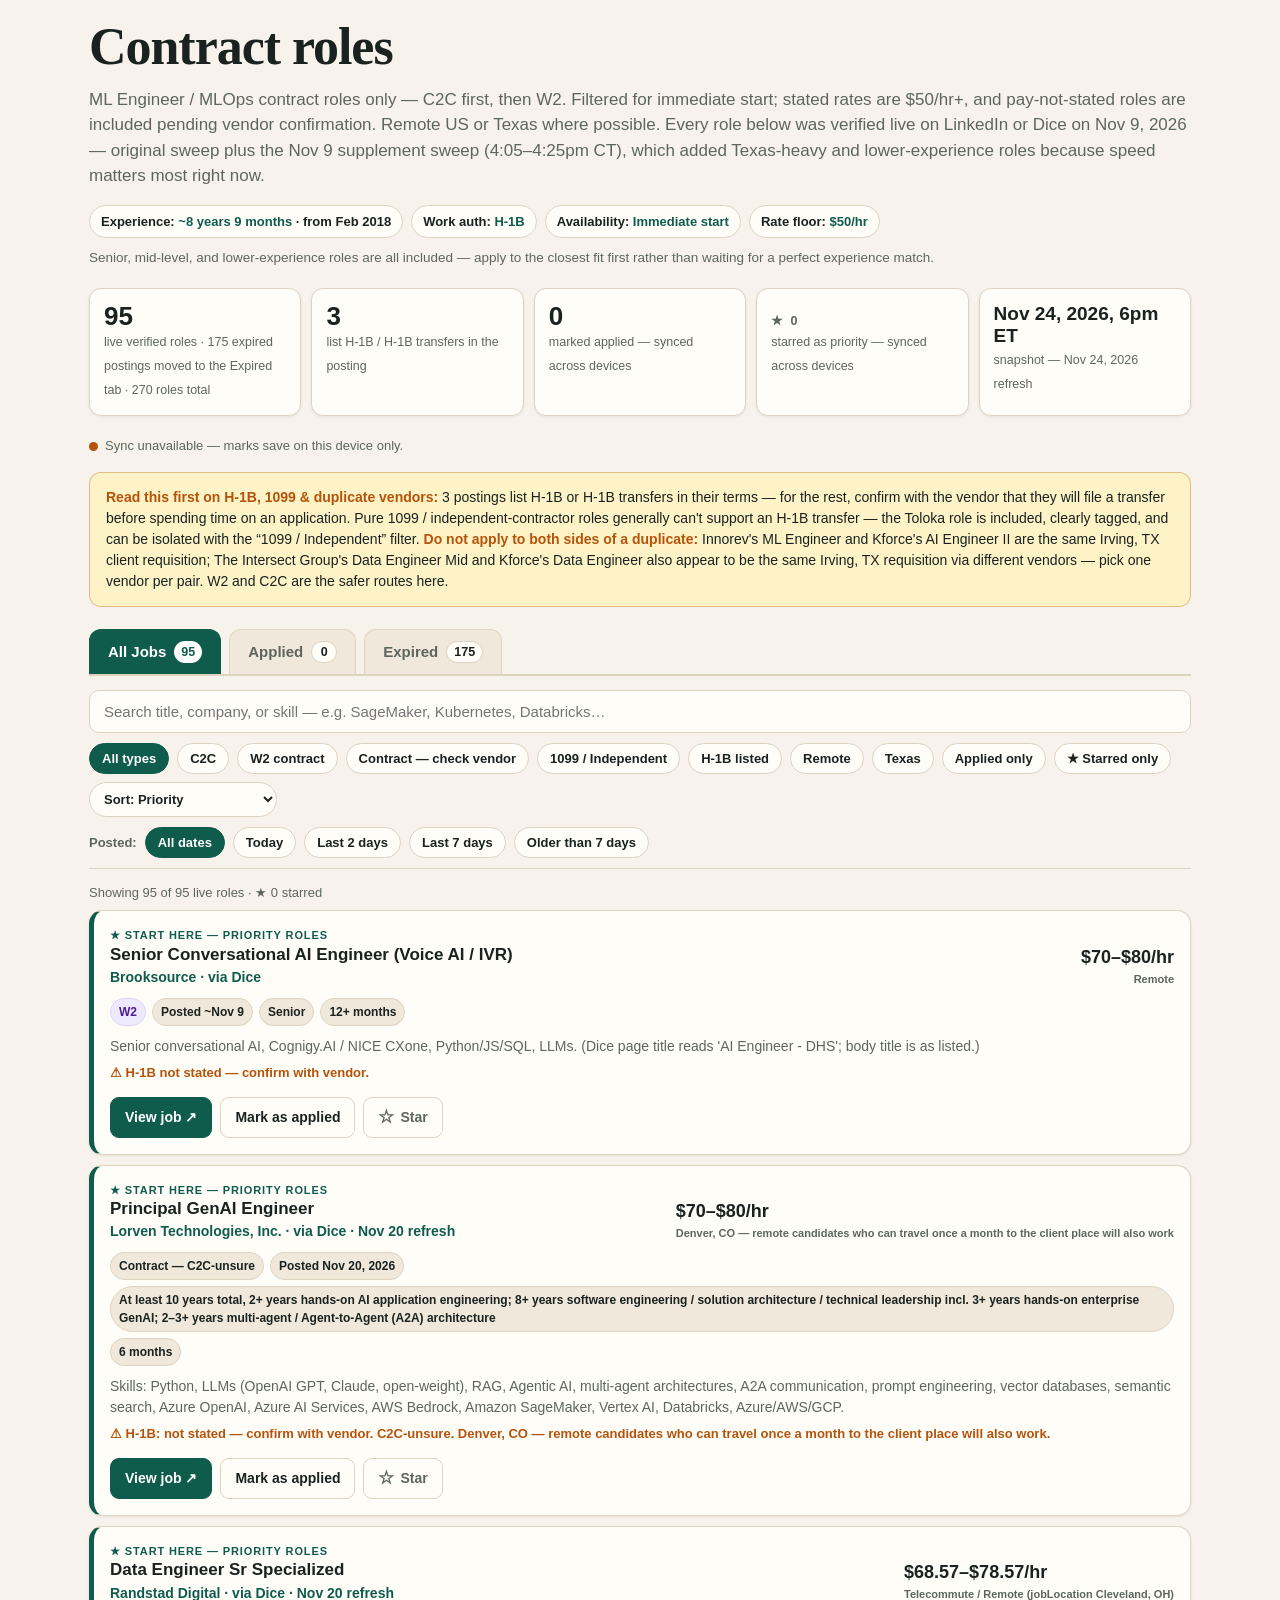
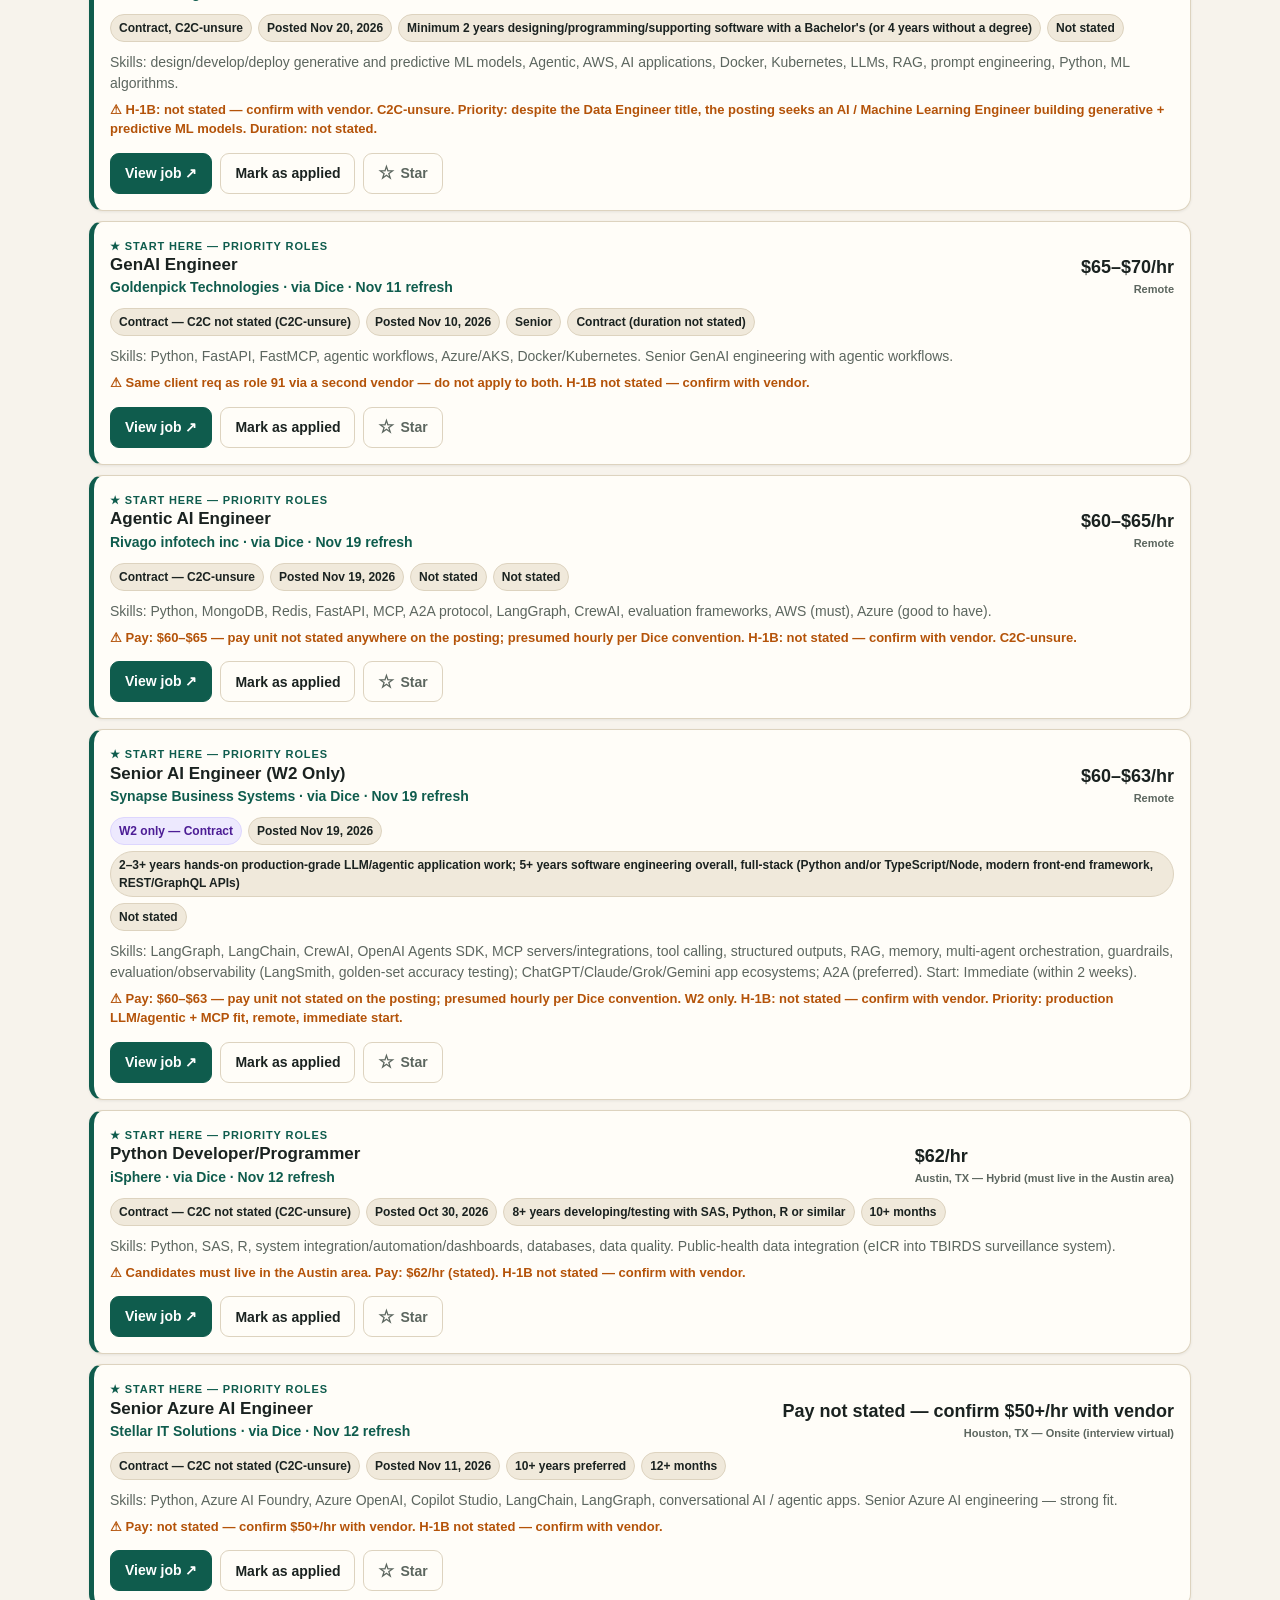
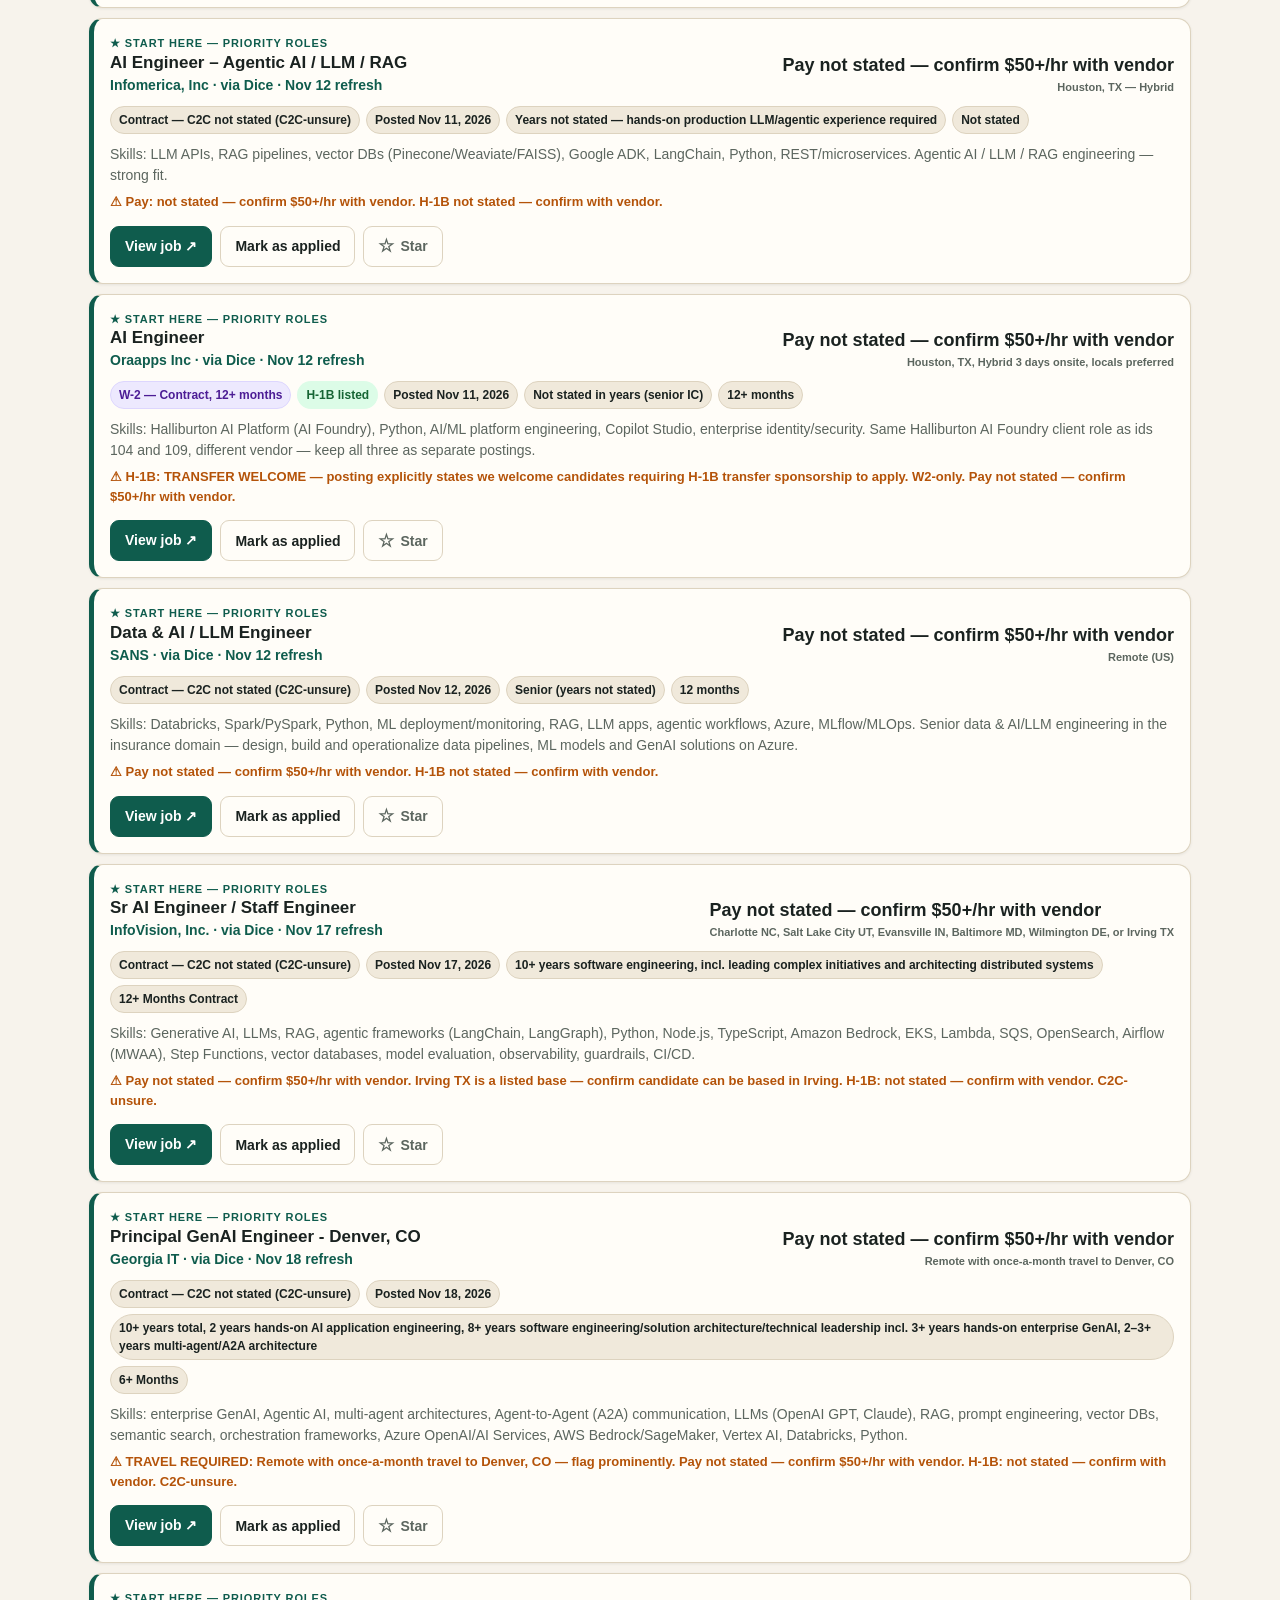
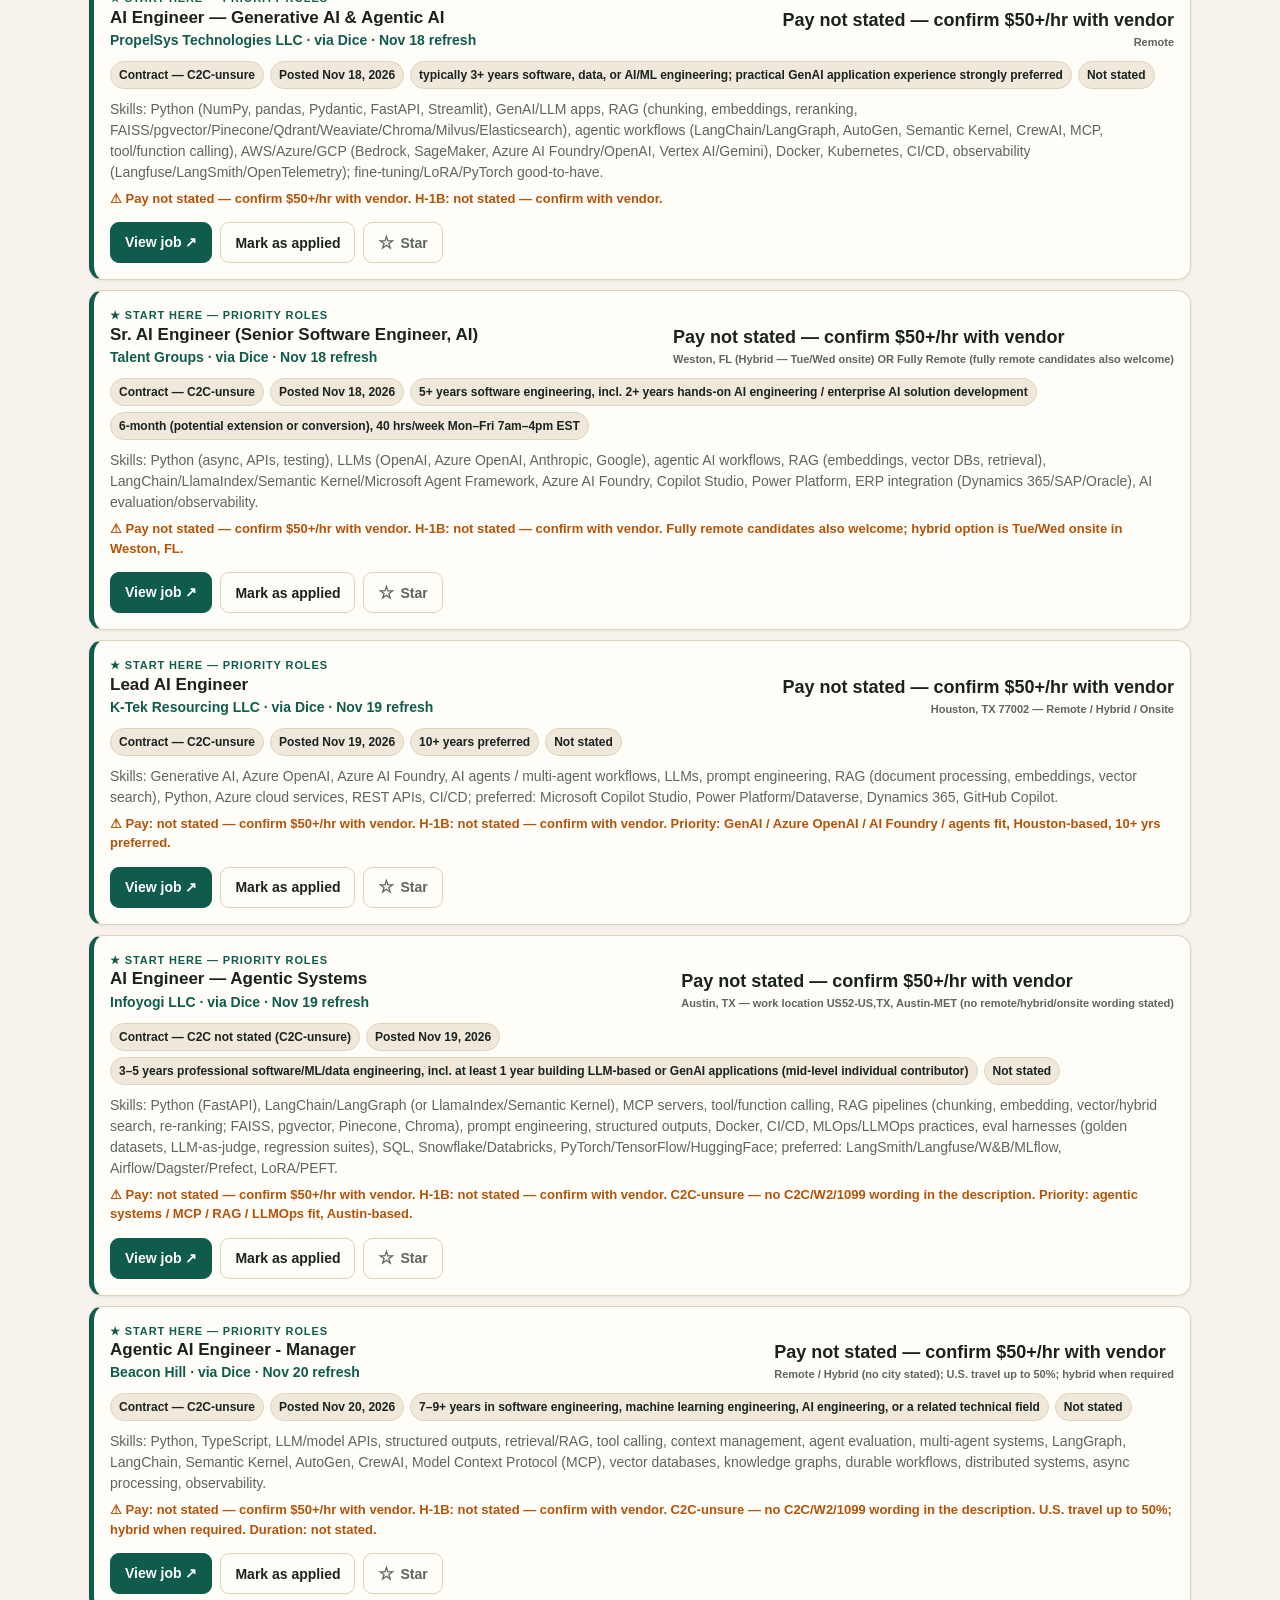
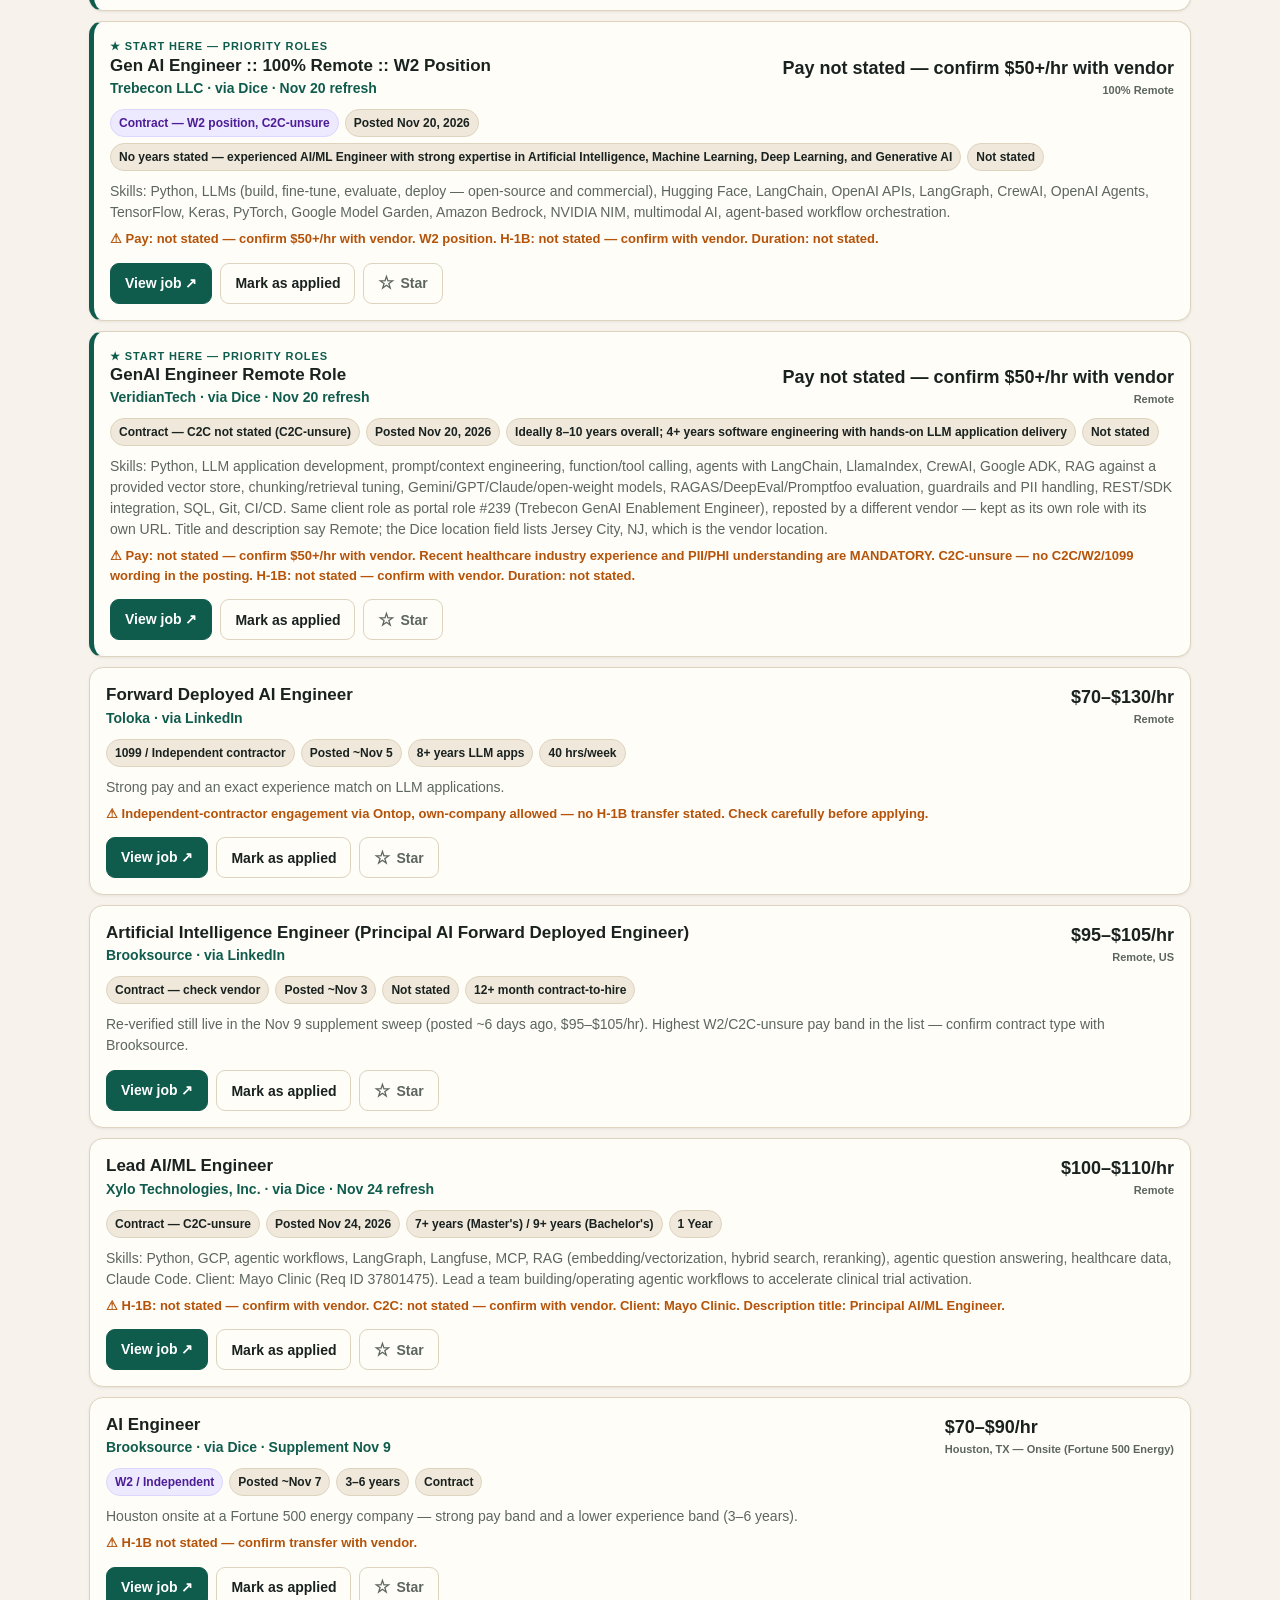
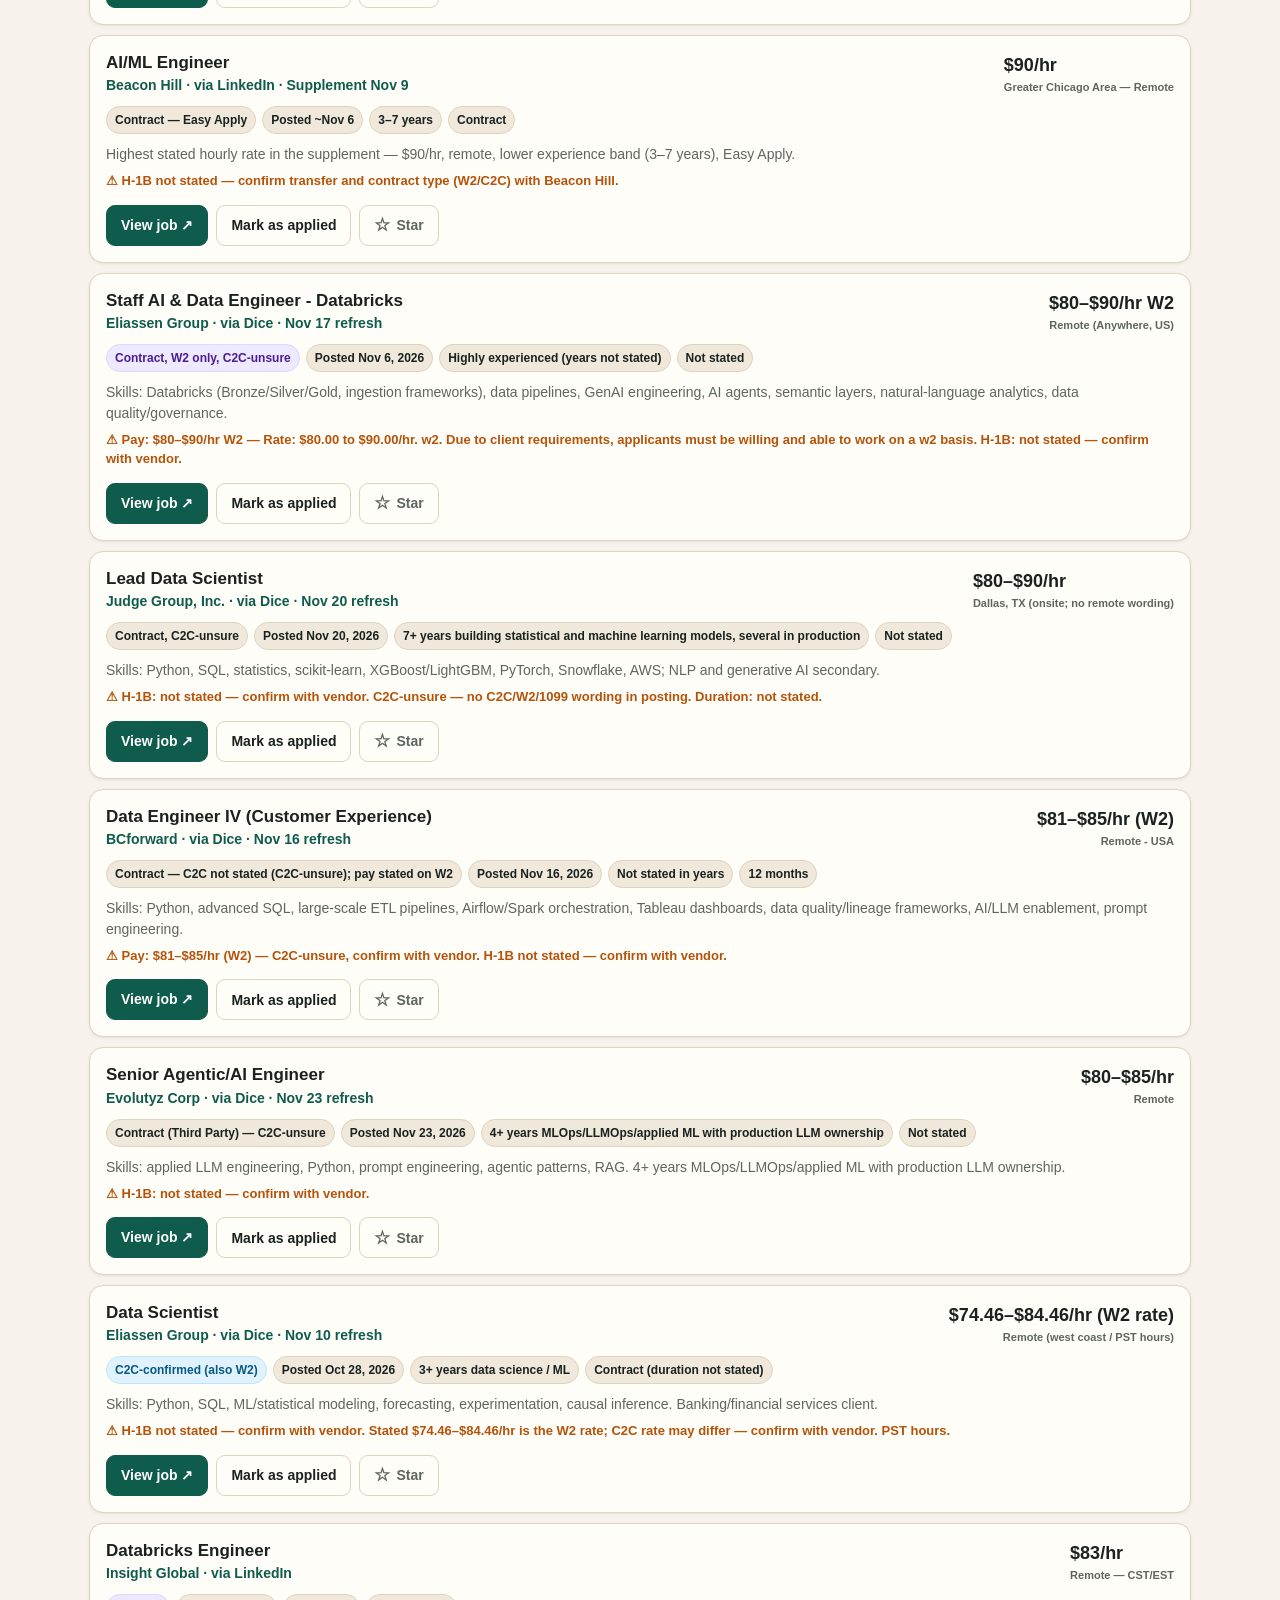
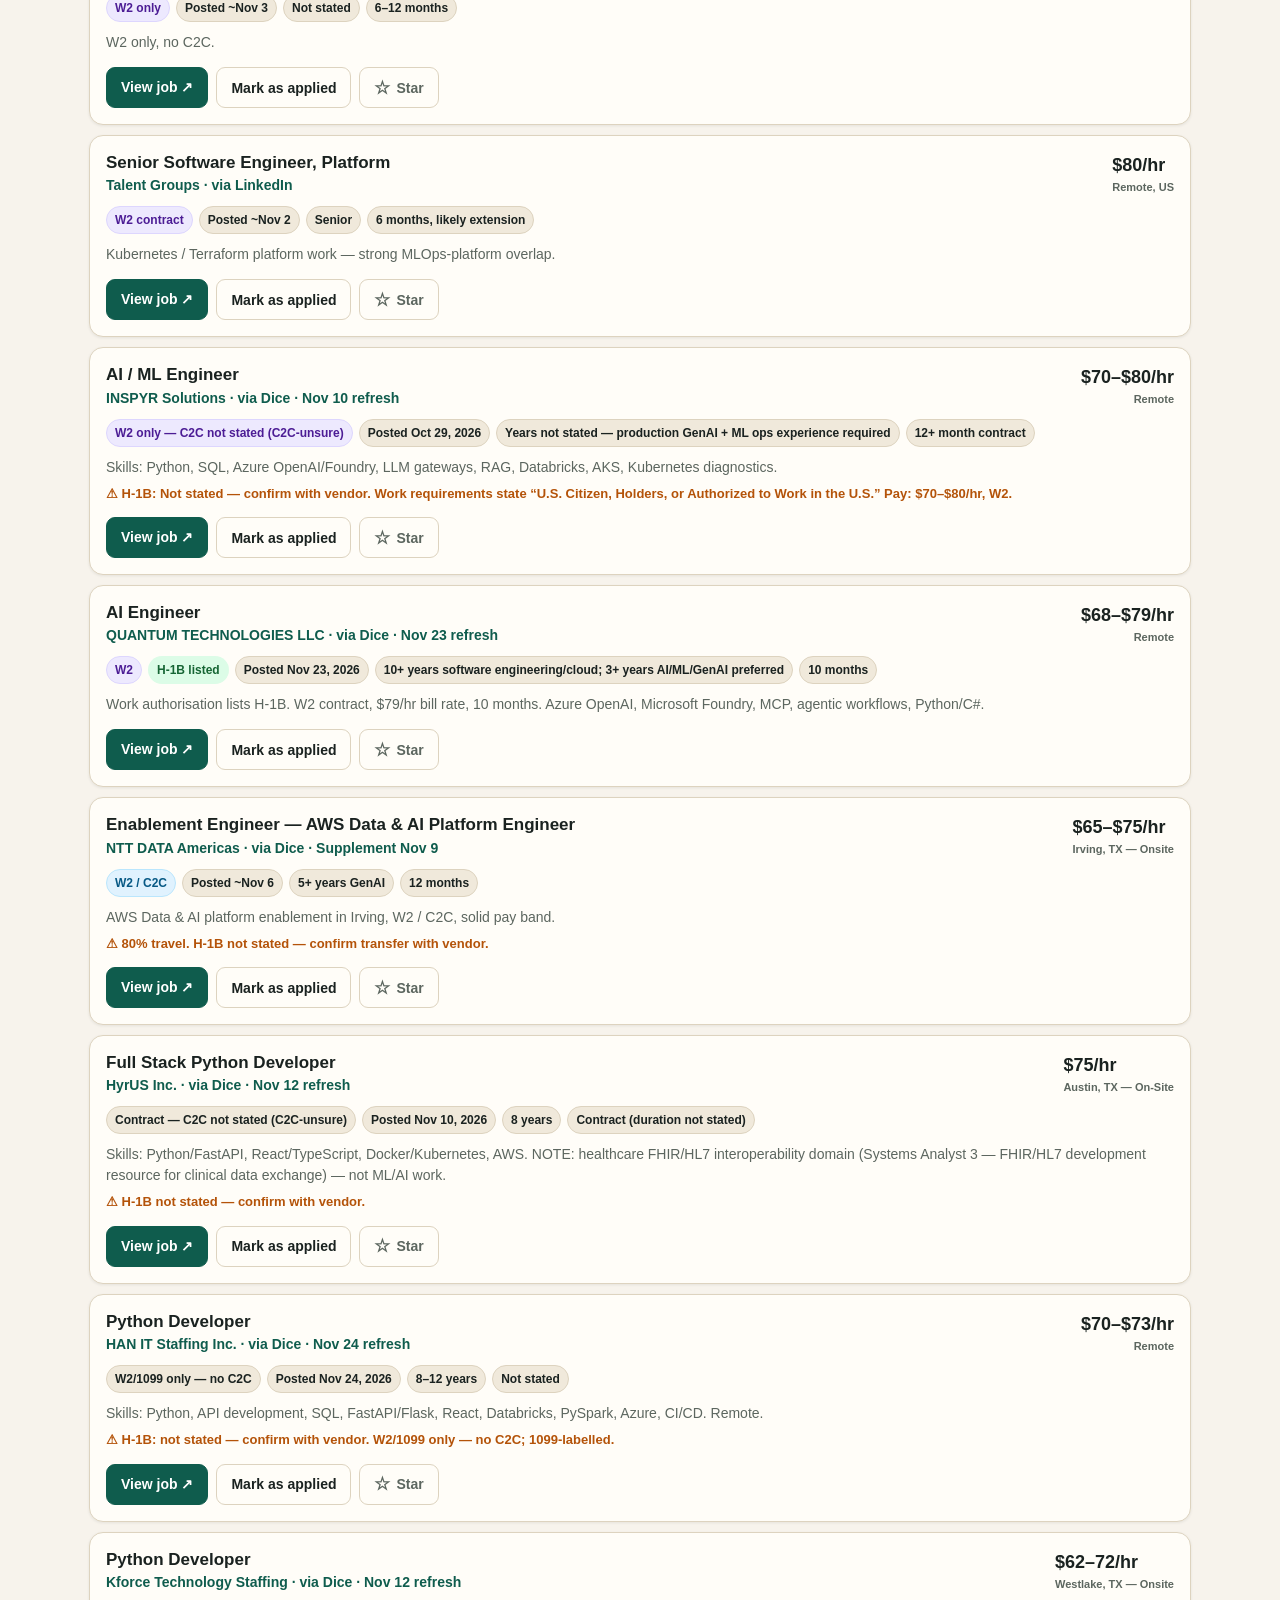
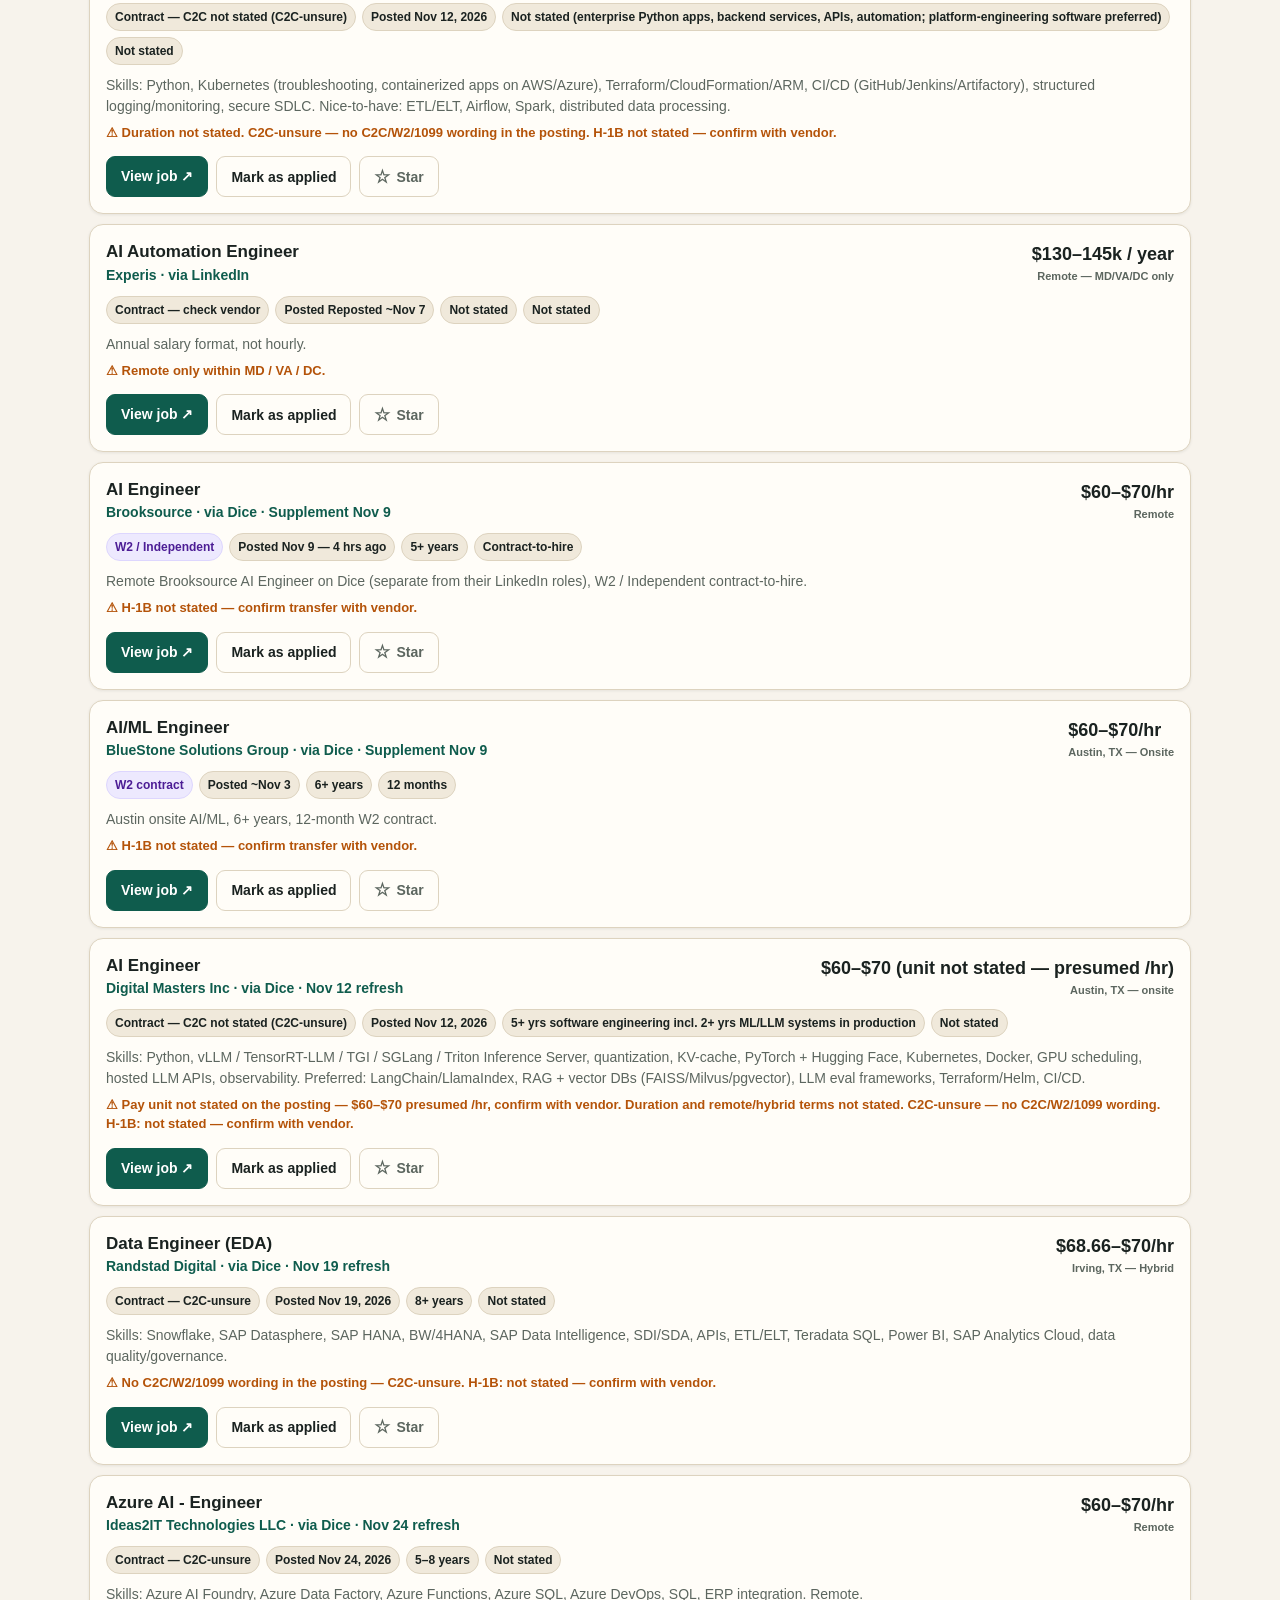
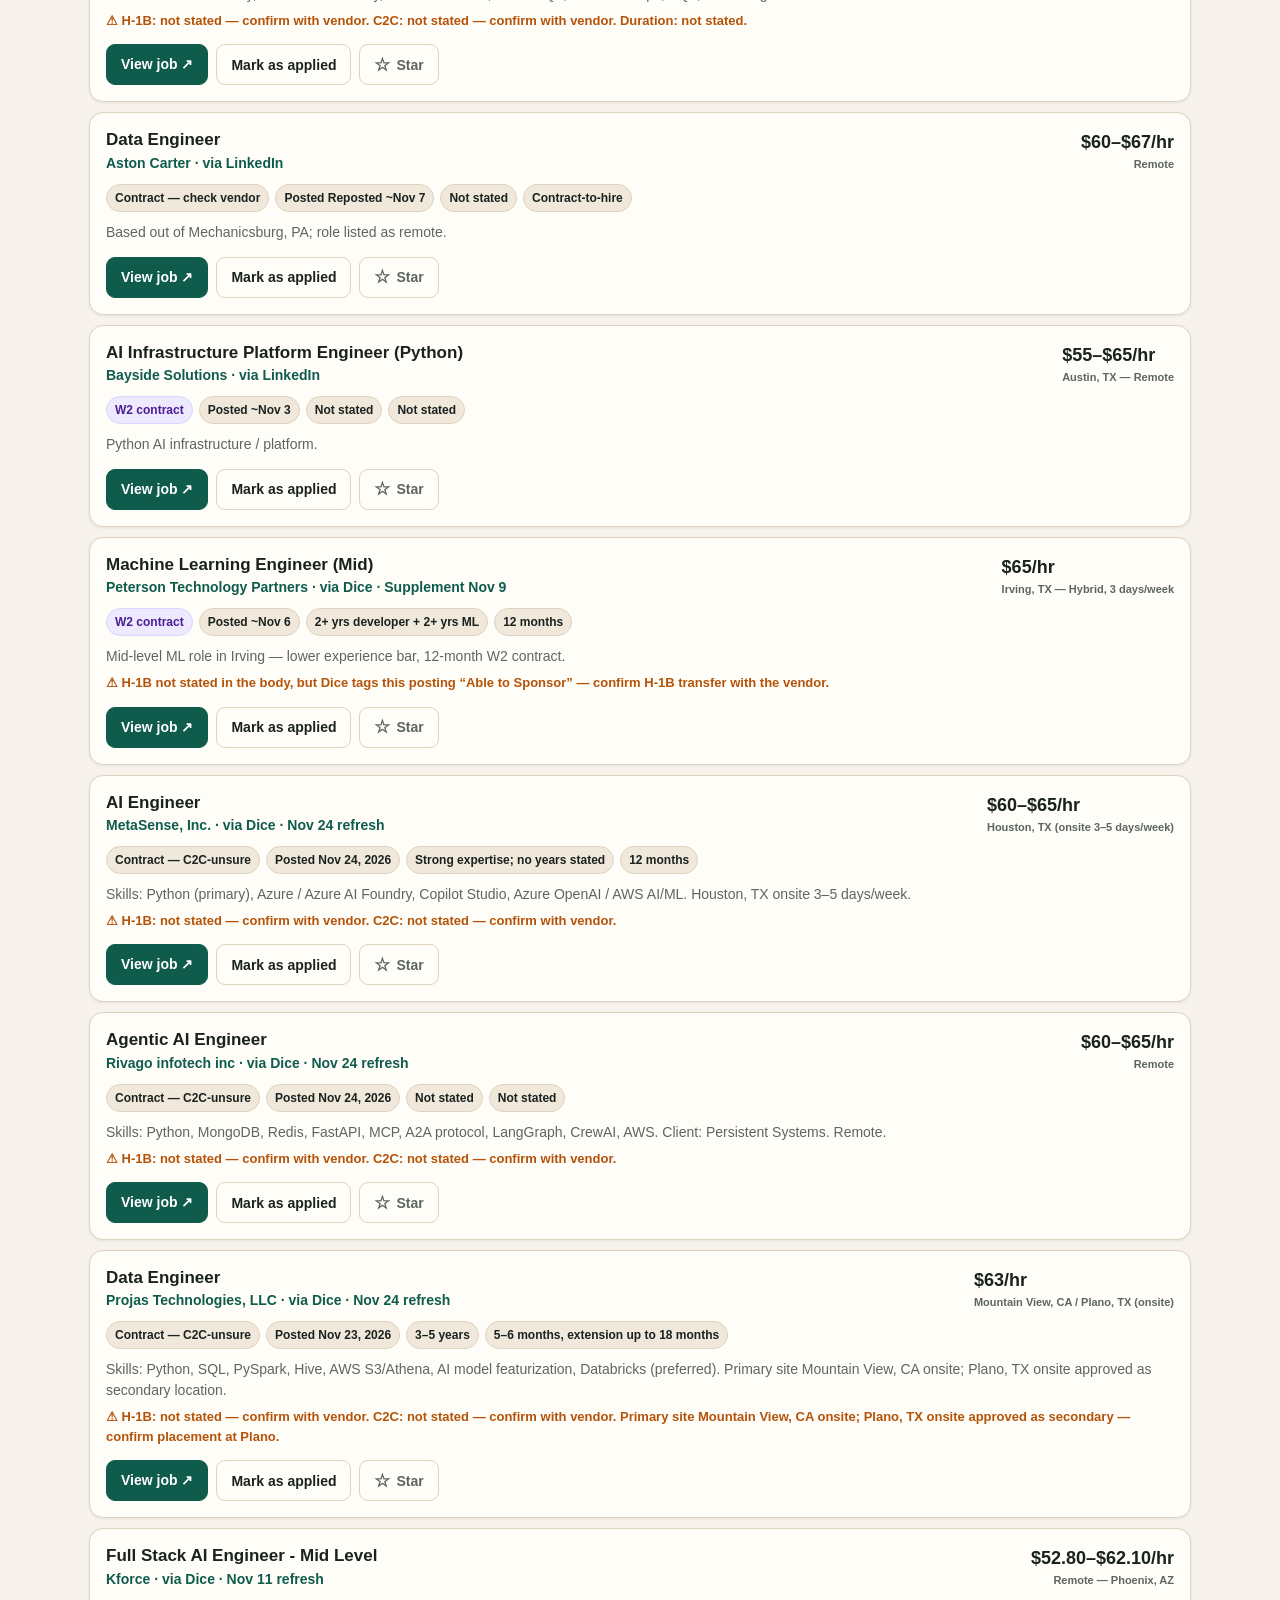
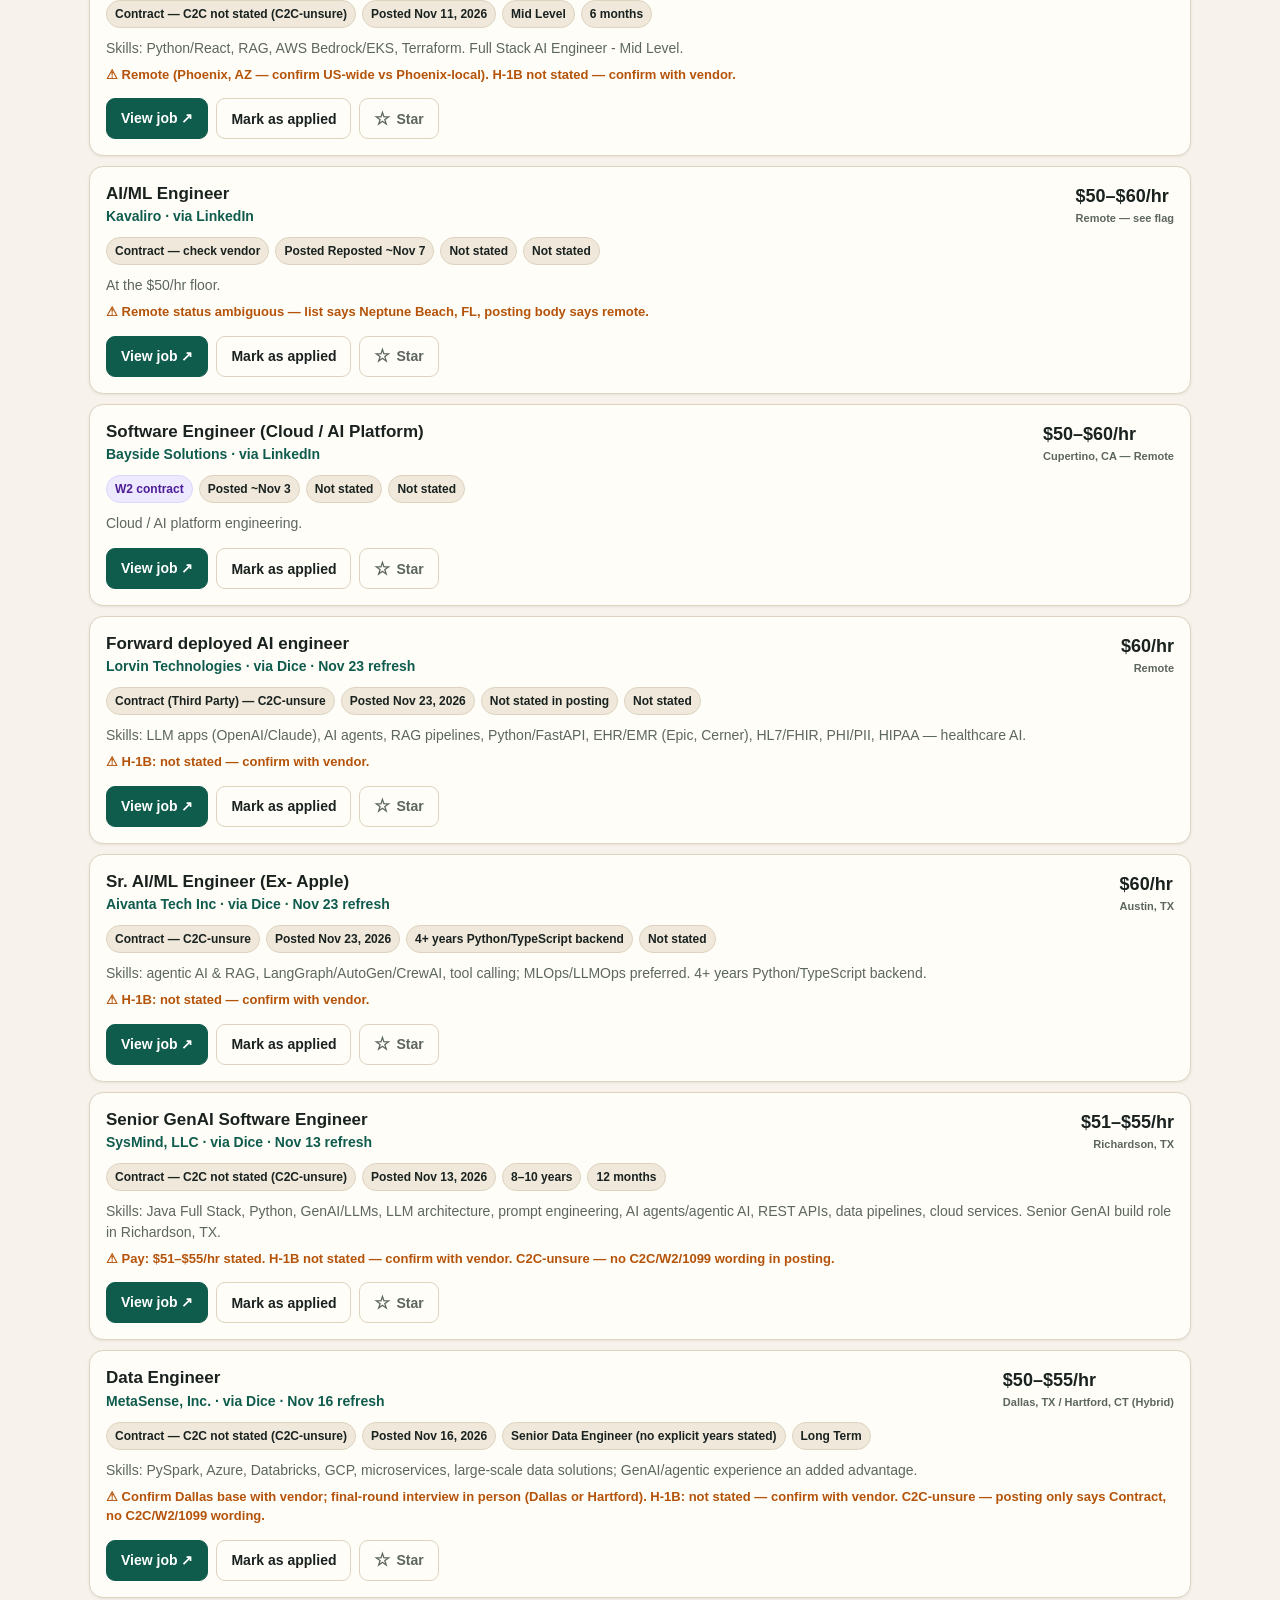
==== commit dc6189d7: "Refresh Nov 24 6pm ET: add 0 roles, 1 expired, 1 revived (95 live)" ====
--- a/index.html
+++ b/index.html
@@ -113,7 +113,7 @@
       <div class="stat"><b>3</b><span>list H-1B / H-1B transfers in the posting</span></div>
       <div class="stat"><b id="statApplied">0</b><span>marked applied — synced across devices</span></div>
       <div class="stat stat-star"><b><span aria-hidden="true">★</span> <span id="statStarred">0</span></b><span>starred as priority — synced across devices</span></div>
-      <div class="stat stat-date"><b>Nov 24, 2026, 4pm ET</b><span>snapshot — Nov 24, 2026 refresh</span></div>
+      <div class="stat stat-date"><b>Nov 24, 2026, 6pm ET</b><span>snapshot — Nov 24, 2026 refresh</span></div>
     </div>
     <p class="sync-status" id="syncStatus" role="status"><span class="sync-dot" aria-hidden="true"></span><span id="syncStatusText">Sync: connecting…</span></p>
     <div class="notice"><strong>Read this first on H-1B, 1099 &amp; duplicate vendors:</strong> 3 postings list H-1B or H-1B transfers in their terms — for the rest, confirm with the vendor that they will file a transfer before spending time on an application. Pure 1099 / independent-contractor roles generally can't support an H-1B transfer — the Toloka role is included, clearly tagged, and can be isolated with the “1099 / Independent” filter. <strong>Do not apply to both sides of a duplicate:</strong> Innorev's ML Engineer and Kforce's AI Engineer II are the same Irving, TX client requisition; The Intersect Group's Data Engineer Mid and Kforce's Data Engineer also appear to be the same Irving, TX requisition via different vendors — pick one vendor per pair. W2 and C2C are the safer routes here.</div>
@@ -166,7 +166,7 @@
 </div>
 
 <script>
-window.PORTAL_DATA = {"snapshot": "Nov 24, 2026, 4pm ET", "totals": {"live":95,"expired":175,"total":270}, "jobs": [
+window.PORTAL_DATA = {"snapshot": "Nov 24, 2026, 6pm ET", "totals": {"live":95,"expired":175,"total":270}, "jobs": [
 {"id":1,"priority":1,"title":"AI Engineer","company":"QUANTUM TECHNOLOGIES LLC","loc":"Remote","pay":"$80–$90/hr","payNum":90,"type":"c2c","typeLabel":"C2C","h1b":true,"posted":"~Oct 29","postedISO":"2026-10-29","exp":"5+ years","dur":"6–15 months","url":"https://www.dice.com/job-detail/552bbc43-dff8-45bf-8ea2-988f9c6149a3","src":"Dice","desc":"Work authorisation lists H-1B. Highest-paying H-1B-listed C2C role in the sweep."},
 {"id":2,"priority":1,"title":"AWS AI/ML Engineer","company":"MACHINE LEARNING TECHNOLOGIES LLC","loc":"Austin, TX — Onsite","pay":"$78/hr","payNum":78,"type":"c2c","typeLabel":"C2C","h1b":true,"posted":"~Nov 8","postedISO":"2026-11-08","exp":"4+ years","dur":"8 months + extension","url":"https://www.linkedin.com/jobs/view/4487932561/","src":"LinkedIn","desc":"Closest skill match: SageMaker, Bedrock, EKS, Terraform, MLflow. Work auth lists H-1B."},
 {"id":3,"priority":1,"title":"AI Engineer — second posting","company":"QUANTUM TECHNOLOGIES LLC","loc":"Remote","pay":"$60–$65/hr","payNum":65,"type":"c2c","typeLabel":"C2C","h1b":true,"posted":"~Nov 7","postedISO":"2026-11-07","exp":"See flag","dur":"10 months","url":"https://www.dice.com/job-detail/580f6f56-983e-4904-b621-9505b9cf9ee1","src":"Dice","desc":"Work authorisation lists H-1B.","flag":"Asks 10+ years total — above the ~8 years 9 months target, worth a vendor check given the H-1B listing."},
@@ -437,7 +437,7 @@
 {"id":268,"title":"Agentic AI Engineer","company":"Rivago infotech inc","loc":"Remote","pay":"$60–$65/hr","payNum":65,"type":"unsure","typeLabel":"Contract — C2C-unsure","h1b":false,"posted":"Nov 24, 2026","postedISO":"2026-11-24","exp":"Not stated","dur":"Not stated","url":"https://www.dice.com/job-detail/73fccc56-5100-4a75-b687-8744bf8bbf23","src":"Dice · Nov 24 refresh","desc":"Skills: Python, MongoDB, Redis, FastAPI, MCP, A2A protocol, LangGraph, CrewAI, AWS. Client: Persistent Systems. Remote.","flag":"H-1B: not stated — confirm with vendor. C2C: not stated — confirm with vendor."},
 {"id":269,"title":"AWS GenAI & Machine Learning Engineer","company":"Aptino","loc":"Malvern, PA / Charlotte, NC / Dallas, TX (hybrid 3 days/week)","pay":"Pay not stated — confirm $50+/hr with vendor","payNum":0,"type":"unsure","typeLabel":"Contract — C2C-unsure","h1b":false,"posted":"Nov 24, 2026","postedISO":"2026-11-24","exp":"10+ years","dur":"Not stated","url":"https://www.dice.com/job-detail/482ffa81-6de3-4509-ab3b-6b6103d1a297","src":"Dice · Nov 24 refresh","desc":"Skills: AWS Bedrock, Bedrock Agents, SageMaker, Glue, EMR, Step Functions, RAG, LLM applications, Python, PySpark, SQL, LangChain/LangGraph (preferred), Terraform, CI/CD. Locations: Malvern, PA / Charlotte, NC / Dallas, TX (hybrid 3 days/week).","flag":"Pay: not stated — confirm $50+/hr with vendor. H-1B: not stated — confirm with vendor. C2C: not stated — confirm with vendor. Locations Malvern, PA / Charlotte, NC / Dallas, TX (hybrid 3 days/week) — confirm placement at Dallas, TX."},
 {"id":270,"title":"Lead AI/ML Engineer","company":"Xylo Technologies, Inc.","loc":"Remote","pay":"$100–$110/hr","payNum":100,"type":"unsure","typeLabel":"Contract — C2C-unsure","h1b":false,"posted":"Nov 24, 2026","postedISO":"2026-11-24","exp":"7+ years (Master's) / 9+ years (Bachelor's)","dur":"1 Year","url":"https://www.dice.com/job-detail/3479752b-f452-4e99-a80e-af4f1965600e","src":"Dice · Nov 24 refresh","desc":"Skills: Python, GCP, agentic workflows, LangGraph, Langfuse, MCP, RAG (embedding/vectorization, hybrid search, reranking), agentic question answering, healthcare data, Claude Code. Client: Mayo Clinic (Req ID 37801475). Lead a team building/operating agentic workflows to accelerate clinical trial activation.","flag":"H-1B: not stated — confirm with vendor. C2C: not stated — confirm with vendor. Client: Mayo Clinic. Description title: Principal AI/ML Engineer."}
-], "expired": {"1":"Nov 12, 2026, 7:08am CT","2":"Nov 18, 2026, 1:00pm CT","3":"Nov 10, 2026, 2:08pm CT","4":"Nov 17, 2026, 1:13pm CT","6":"Nov 18, 2026, 11:05am CT","7":"Nov 10, 2026, 2:08pm CT","8":"Nov 10, 2026, 2:08pm CT","9":"Nov 16, 2026, 9:00am CT","14":"Nov 16, 2026, 11:10am CT","15":"Nov 20, 2026, 5:02pm CT","17":"Nov 11, 2026, 3:02pm CT","19":"Nov 11, 2026, 3:03pm CT","20":"Nov 10, 2026, 2:08pm CT","21":"Nov 19, 2026, 11:01am CT","22":"Nov 11, 2026, 3:04pm CT","23":"Nov 16, 2026, 11:02am CT","27":"Nov 11, 2026, 11:05am CT","28":"Nov 11, 2026, 1:05pm CT","30":"Nov 13, 2026, 11:01am CT","31":"Nov 13, 2026, 9:03am CT","33":"Nov 10, 2026, 2:08pm CT","34":"Nov 11, 2026, 5:06pm CT","36":"Nov 10, 2026, 2:08pm CT","37":"Nov 10, 2026, 2:08pm CT","38":"Nov 10, 2026, 2:08pm CT","40":"Nov 10, 2026, 2:08pm CT","43":"Nov 18, 2026, 9:09am CT","44":"Nov 23, 2026, 9:06am CT","45":"Nov 16, 2026, 11:03am CT","49":"Nov 11, 2026, 3:08pm CT","50":"Nov 19, 2026, 11:03am CT","52":"Nov 18, 2026, 7:08am CT","53":"Nov 19, 2026, 11:17am CT","55":"Nov 10, 2026, 2:08pm CT","56":"Nov 10, 2026, 2:08pm CT","58":"Nov 19, 2026, 11:03am CT","59":"Nov 10, 2026, 2:08pm CT","60":"Nov 12, 2026, 11:11am CT","61":"Nov 10, 2026, 2:08pm CT","62":"Nov 10, 2026, 2:08pm CT","63":"Nov 10, 2026, 2:08pm CT","64":"Nov 10, 2026, 2:08pm CT","65":"Nov 10, 2026, 2:08pm CT","67":"Nov 13, 2026, 1:02pm CT","68":"Nov 10, 2026, 2:08pm CT","69":"Nov 10, 2026, 2:08pm CT","70":"Nov 12, 2026, 11:11am CT","71":"Nov 14, 2026, 7:06am CT","72":"Nov 12, 2026, 9:09am CT","73":"Nov 11, 2026, 11:05am CT","74":"Nov 11, 2026, 11:05am CT","75":"Nov 11, 2026, 11:05am CT","76":"Nov 11, 2026, 11:05am CT","77":"Nov 11, 2026, 11:05am CT","78":"Nov 11, 2026, 11:05am CT","79":"Nov 11, 2026, 11:05am CT","81":"Nov 17, 2026, 3:08pm CT","84":"Nov 19, 2026, 5:05pm CT","85":"Nov 13, 2026, 3:03pm CT","86":"Nov 18, 2026, 9:11am CT","88":"Nov 12, 2026, 9:09am CT","89":"Nov 12, 2026, 1:09pm CT","91":"Nov 13, 2026, 1:03pm CT","92":"Nov 12, 2026, 5:12pm CT","95":"Nov 12, 2026, 11:11am CT","98":"Nov 13, 2026, 11:04am CT","99":"Nov 13, 2026, 11:04am CT","100":"Nov 13, 2026, 11:04am CT","101":"Nov 13, 2026, 9:05am CT","102":"Nov 17, 2026, 7:10am CT","103":"Nov 23, 2026, 3:04pm CT","104":"Nov 18, 2026, 5:12pm CT","105":"Nov 23, 2026, 3:04pm CT","107":"Nov 13, 2026, 11:04am CT","108":"Nov 16, 2026, 11:07am CT","110":"Nov 16, 2026, 11:07am CT","112":"Nov 12, 2026, 11:11am CT","113":"Nov 16, 2026, 3:08pm CT","114":"Nov 13, 2026, 9:06am CT","115":"Nov 16, 2026, 1:08pm CT","117":"Nov 19, 2026, 5:06pm CT","118":"Nov 12, 2026, 3:09pm CT","120":"Nov 20, 2026, 1:07pm CT","123":"Nov 17, 2026, 11:08am CT","124":"Nov 16, 2026, 1:08pm CT","125":"Nov 13, 2026, 5:06pm CT","126":"Nov 18, 2026, 9:13am CT","129":"Nov 17, 2026, 5:11pm CT","131":"Nov 23, 2026, 3:04pm CT","132":"Nov 16, 2026, 11:08am CT","134":"Nov 16, 2026, 9:08am CT","135":"Nov 20, 2026, 9:07am CT","136":"Nov 16, 2026, 9:08am CT","137":"Nov 16, 2026, 9:08am CT","138":"Nov 16, 2026, 11:08am CT","139":"Nov 17, 2026, 7:12am CT","140":"Nov 16, 2026, 9:08am CT","141":"Nov 18, 2026, 11:10am CT","143":"Nov 16, 2026, 11:08am CT","145":"Nov 18, 2026, 5:12pm CT","146":"Nov 20, 2026, 9:07am CT","148":"Nov 18, 2026, 1:05pm CT","149":"Nov 16, 2026, 3:10pm CT","150":"Nov 16, 2026, 11:08am CT","153":"Nov 16, 2026, 5:09pm CT","154":"Nov 18, 2026, 1:05pm CT","155":"Nov 17, 2026, 9:10am CT","158":"Nov 17, 2026, 9:10am CT","159":"Nov 17, 2026, 1:09pm CT","160":"Nov 16, 2026, 5:10pm CT","162":"Nov 19, 2026, 7:08am CT","164":"Nov 18, 2026, 5:13pm CT","166":"Nov 19, 2026, 7:08am CT","167":"Nov 18, 2026, 9:14am CT","168":"Nov 18, 2026, 9:14am CT","169":"Nov 19, 2026, 5:07pm CT","170":"Nov 18, 2026, 9:14am CT","171":"Nov 23, 2026, 11:05am CT","172":"Nov 20, 2026, 9:08am CT","173":"Nov 19, 2026, 11:05am CT","175":"Nov 18, 2026, 11:11am CT","178":"Nov 17, 2026, 1:10pm CT","179":"Nov 18, 2026, 9:15am CT","180":"Nov 17, 2026, 5:13pm CT","183":"Nov 17, 2026, 3:13pm CT","184":"Nov 18, 2026, 5:13pm CT","185":"Nov 18, 2026, 5:13pm CT","187":"Nov 19, 2026, 3:06pm CT","190":"Nov 19, 2026, 3:06pm CT","191":"Nov 18, 2026, 9:15am CT","192":"Nov 21, 2026, 9:05am CT","193":"Nov 19, 2026, 9:07am CT","194":"Nov 23, 2026, 11:06am CT","195":"Nov 18, 2026, 5:13pm CT","196":"Nov 19, 2026, 3:06pm CT","197":"Nov 18, 2026, 5:13pm CT","198":"Nov 18, 2026, 3:05pm CT","199":"Nov 23, 2026, 9:09am CT","202":"Nov 19, 2026, 7:08am CT","204":"Nov 19, 2026, 11:06am CT","206":"Nov 19, 2026, 5:07pm CT","207":"Nov 19, 2026, 9:07am CT","210":"Nov 20, 2026, 9:08am CT","211":"Nov 23, 2026, 1:06pm CT","212":"Nov 20, 2026, 9:08am CT","213":"Nov 19, 2026, 1:08pm CT","215":"Nov 19, 2026, 1:08pm CT","217":"Nov 20, 2026, 5:07pm CT","220":"Nov 19, 2026, 5:07pm CT","223":"Nov 20, 2026, 5:07pm CT","228":"Nov 23, 2026, 1:06pm CT","230":"Nov 20, 2026, 3:06pm CT","232":"Nov 20, 2026, 3:07pm CT","234":"Nov 23, 2026, 11:06am CT","244":"Nov 23, 2026, 11:07am CT","248":"Nov 23, 2026, 3:06pm CT","83":"Nov 23, 2026, 5:04pm CT","128":"Nov 23, 2026, 5:05pm CT","238":"Nov 23, 2026, 5:06pm CT","239":"Nov 23, 2026, 5:06pm CT","5":"Nov 24, 2026, 7:02am CT","106":"Nov 24, 2026, 9:07am CT","233":"Nov 24, 2026, 9:09am CT","242":"Nov 24, 2026, 9:10am CT","247":"Nov 24, 2026, 9:10am CT","249":"Nov 24, 2026, 9:10am CT","201":"Nov 24, 2026, 11:06am CT","203":"Nov 24, 2026, 11:06am CT","221":"Nov 24, 2026, 11:06am CT","235":"Nov 24, 2026, 11:06am CT","176":"Nov 24, 2026, 1:06pm CT","254":"Nov 24, 2026, 1:07pm CT","57":"Nov 24, 2026, 3:03pm CT","224":"Nov 24, 2026, 3:06pm CT","260":"Nov 24, 2026, 3:07pm CT"}};
+], "expired": {"1":"Nov 12, 2026, 7:08am CT","2":"Nov 18, 2026, 1:00pm CT","3":"Nov 10, 2026, 2:08pm CT","4":"Nov 17, 2026, 1:13pm CT","6":"Nov 18, 2026, 11:05am CT","7":"Nov 10, 2026, 2:08pm CT","8":"Nov 10, 2026, 2:08pm CT","9":"Nov 16, 2026, 9:00am CT","14":"Nov 16, 2026, 11:10am CT","15":"Nov 20, 2026, 5:02pm CT","17":"Nov 11, 2026, 3:02pm CT","19":"Nov 11, 2026, 3:03pm CT","20":"Nov 10, 2026, 2:08pm CT","21":"Nov 19, 2026, 11:01am CT","22":"Nov 11, 2026, 3:04pm CT","23":"Nov 16, 2026, 11:02am CT","27":"Nov 11, 2026, 11:05am CT","28":"Nov 11, 2026, 1:05pm CT","30":"Nov 13, 2026, 11:01am CT","31":"Nov 13, 2026, 9:03am CT","33":"Nov 10, 2026, 2:08pm CT","34":"Nov 11, 2026, 5:06pm CT","36":"Nov 10, 2026, 2:08pm CT","37":"Nov 10, 2026, 2:08pm CT","38":"Nov 10, 2026, 2:08pm CT","40":"Nov 10, 2026, 2:08pm CT","43":"Nov 18, 2026, 9:09am CT","44":"Nov 23, 2026, 9:06am CT","45":"Nov 16, 2026, 11:03am CT","49":"Nov 11, 2026, 3:08pm CT","50":"Nov 19, 2026, 11:03am CT","52":"Nov 18, 2026, 7:08am CT","53":"Nov 19, 2026, 11:17am CT","55":"Nov 10, 2026, 2:08pm CT","56":"Nov 10, 2026, 2:08pm CT","58":"Nov 19, 2026, 11:03am CT","59":"Nov 10, 2026, 2:08pm CT","60":"Nov 12, 2026, 11:11am CT","61":"Nov 10, 2026, 2:08pm CT","62":"Nov 10, 2026, 2:08pm CT","63":"Nov 10, 2026, 2:08pm CT","64":"Nov 10, 2026, 2:08pm CT","65":"Nov 10, 2026, 2:08pm CT","67":"Nov 13, 2026, 1:02pm CT","68":"Nov 10, 2026, 2:08pm CT","69":"Nov 10, 2026, 2:08pm CT","70":"Nov 12, 2026, 11:11am CT","72":"Nov 12, 2026, 9:09am CT","73":"Nov 11, 2026, 11:05am CT","74":"Nov 11, 2026, 11:05am CT","75":"Nov 11, 2026, 11:05am CT","76":"Nov 11, 2026, 11:05am CT","77":"Nov 11, 2026, 11:05am CT","78":"Nov 11, 2026, 11:05am CT","79":"Nov 11, 2026, 11:05am CT","81":"Nov 17, 2026, 3:08pm CT","84":"Nov 19, 2026, 5:05pm CT","85":"Nov 13, 2026, 3:03pm CT","86":"Nov 18, 2026, 9:11am CT","88":"Nov 12, 2026, 9:09am CT","89":"Nov 12, 2026, 1:09pm CT","91":"Nov 13, 2026, 1:03pm CT","92":"Nov 12, 2026, 5:12pm CT","95":"Nov 12, 2026, 11:11am CT","98":"Nov 13, 2026, 11:04am CT","99":"Nov 13, 2026, 11:04am CT","100":"Nov 13, 2026, 11:04am CT","101":"Nov 13, 2026, 9:05am CT","102":"Nov 17, 2026, 7:10am CT","103":"Nov 23, 2026, 3:04pm CT","104":"Nov 18, 2026, 5:12pm CT","105":"Nov 23, 2026, 3:04pm CT","107":"Nov 13, 2026, 11:04am CT","108":"Nov 16, 2026, 11:07am CT","110":"Nov 16, 2026, 11:07am CT","112":"Nov 12, 2026, 11:11am CT","113":"Nov 16, 2026, 3:08pm CT","114":"Nov 13, 2026, 9:06am CT","115":"Nov 16, 2026, 1:08pm CT","117":"Nov 19, 2026, 5:06pm CT","118":"Nov 12, 2026, 3:09pm CT","120":"Nov 20, 2026, 1:07pm CT","123":"Nov 17, 2026, 11:08am CT","124":"Nov 16, 2026, 1:08pm CT","125":"Nov 13, 2026, 5:06pm CT","126":"Nov 18, 2026, 9:13am CT","129":"Nov 17, 2026, 5:11pm CT","131":"Nov 23, 2026, 3:04pm CT","132":"Nov 16, 2026, 11:08am CT","134":"Nov 16, 2026, 9:08am CT","135":"Nov 20, 2026, 9:07am CT","136":"Nov 16, 2026, 9:08am CT","137":"Nov 16, 2026, 9:08am CT","138":"Nov 16, 2026, 11:08am CT","139":"Nov 17, 2026, 7:12am CT","140":"Nov 16, 2026, 9:08am CT","141":"Nov 18, 2026, 11:10am CT","143":"Nov 16, 2026, 11:08am CT","145":"Nov 18, 2026, 5:12pm CT","146":"Nov 20, 2026, 9:07am CT","148":"Nov 18, 2026, 1:05pm CT","149":"Nov 16, 2026, 3:10pm CT","150":"Nov 16, 2026, 11:08am CT","153":"Nov 16, 2026, 5:09pm CT","154":"Nov 18, 2026, 1:05pm CT","155":"Nov 17, 2026, 9:10am CT","158":"Nov 17, 2026, 9:10am CT","159":"Nov 17, 2026, 1:09pm CT","160":"Nov 16, 2026, 5:10pm CT","162":"Nov 19, 2026, 7:08am CT","164":"Nov 18, 2026, 5:13pm CT","166":"Nov 19, 2026, 7:08am CT","167":"Nov 18, 2026, 9:14am CT","168":"Nov 18, 2026, 9:14am CT","169":"Nov 19, 2026, 5:07pm CT","170":"Nov 18, 2026, 9:14am CT","171":"Nov 23, 2026, 11:05am CT","172":"Nov 20, 2026, 9:08am CT","173":"Nov 19, 2026, 11:05am CT","175":"Nov 18, 2026, 11:11am CT","178":"Nov 17, 2026, 1:10pm CT","179":"Nov 18, 2026, 9:15am CT","180":"Nov 17, 2026, 5:13pm CT","183":"Nov 17, 2026, 3:13pm CT","184":"Nov 18, 2026, 5:13pm CT","185":"Nov 18, 2026, 5:13pm CT","187":"Nov 19, 2026, 3:06pm CT","190":"Nov 19, 2026, 3:06pm CT","191":"Nov 18, 2026, 9:15am CT","192":"Nov 21, 2026, 9:05am CT","193":"Nov 19, 2026, 9:07am CT","194":"Nov 23, 2026, 11:06am CT","195":"Nov 18, 2026, 5:13pm CT","196":"Nov 19, 2026, 3:06pm CT","197":"Nov 18, 2026, 5:13pm CT","198":"Nov 18, 2026, 3:05pm CT","199":"Nov 23, 2026, 9:09am CT","202":"Nov 19, 2026, 7:08am CT","204":"Nov 19, 2026, 11:06am CT","206":"Nov 19, 2026, 5:07pm CT","207":"Nov 19, 2026, 9:07am CT","210":"Nov 20, 2026, 9:08am CT","211":"Nov 23, 2026, 1:06pm CT","212":"Nov 20, 2026, 9:08am CT","213":"Nov 19, 2026, 1:08pm CT","215":"Nov 19, 2026, 1:08pm CT","217":"Nov 20, 2026, 5:07pm CT","220":"Nov 19, 2026, 5:07pm CT","223":"Nov 20, 2026, 5:07pm CT","228":"Nov 23, 2026, 1:06pm CT","230":"Nov 20, 2026, 3:06pm CT","232":"Nov 20, 2026, 3:07pm CT","234":"Nov 23, 2026, 11:06am CT","244":"Nov 23, 2026, 11:07am CT","248":"Nov 23, 2026, 3:06pm CT","83":"Nov 23, 2026, 5:04pm CT","128":"Nov 23, 2026, 5:05pm CT","238":"Nov 23, 2026, 5:06pm CT","239":"Nov 23, 2026, 5:06pm CT","5":"Nov 24, 2026, 7:02am CT","106":"Nov 24, 2026, 9:07am CT","233":"Nov 24, 2026, 9:09am CT","242":"Nov 24, 2026, 9:10am CT","247":"Nov 24, 2026, 9:10am CT","249":"Nov 24, 2026, 9:10am CT","201":"Nov 24, 2026, 11:06am CT","203":"Nov 24, 2026, 11:06am CT","221":"Nov 24, 2026, 11:06am CT","235":"Nov 24, 2026, 11:06am CT","176":"Nov 24, 2026, 1:06pm CT","254":"Nov 24, 2026, 1:07pm CT","57":"Nov 24, 2026, 3:03pm CT","224":"Nov 24, 2026, 3:06pm CT","260":"Nov 24, 2026, 3:07pm CT","243":"Nov 24, 2026, 5:10pm CT"}};
 var JOBS = window.PORTAL_DATA.jobs;
 var EXPIRED = window.PORTAL_DATA.expired;
 // Data (JOBS, EXPIRED) lives in data/roles.json and is injected by
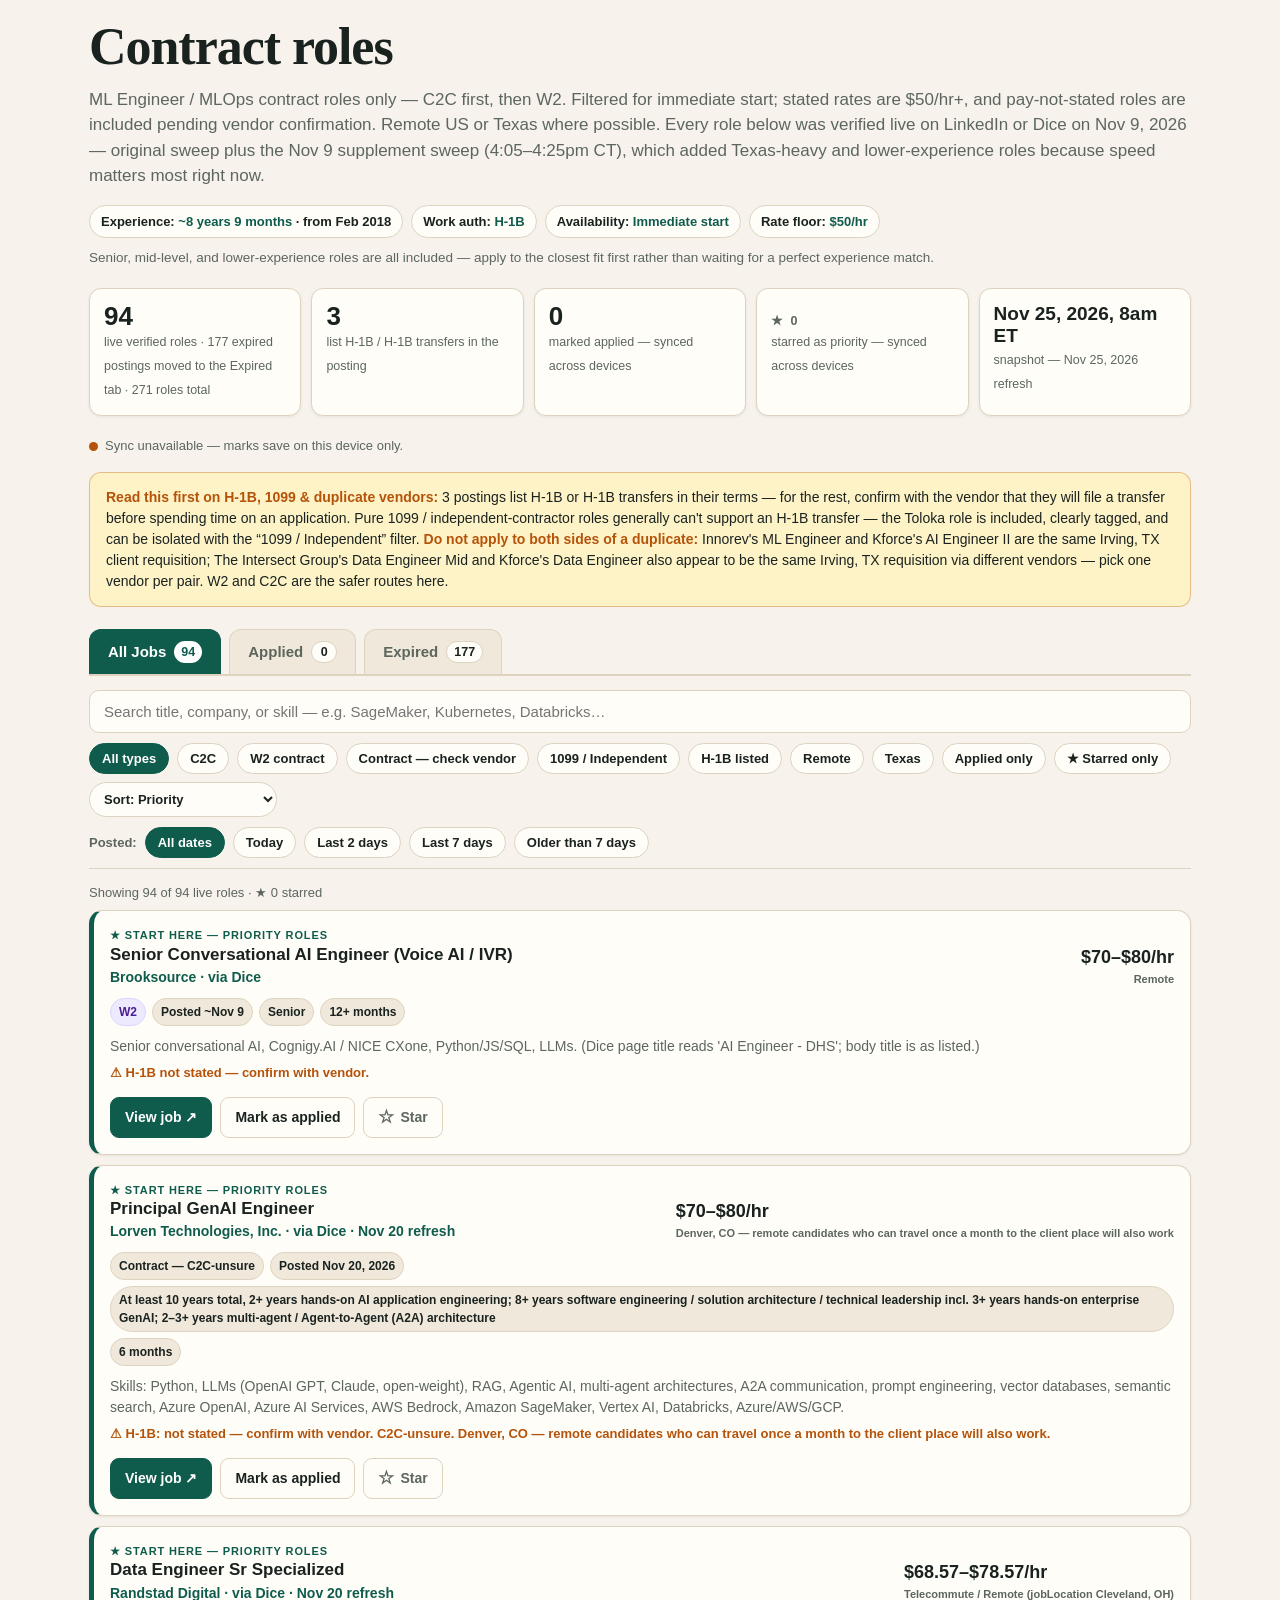
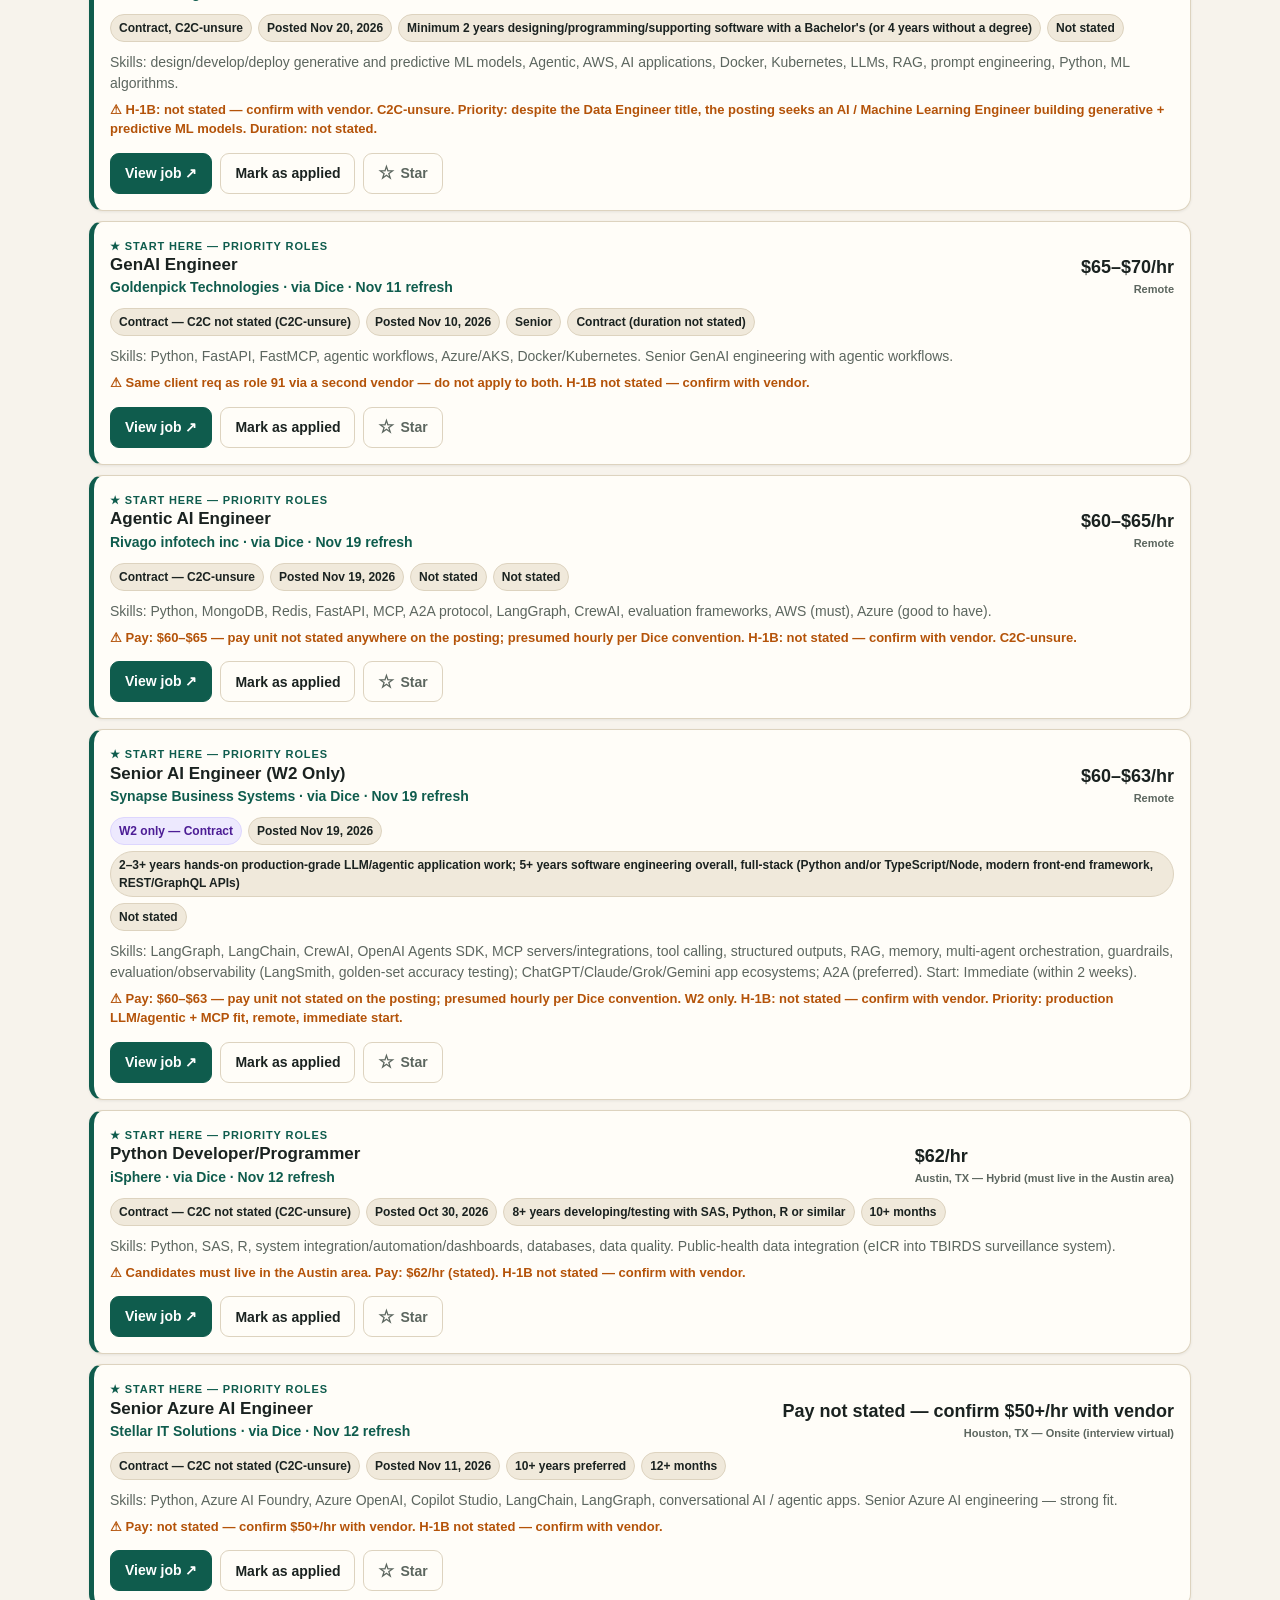
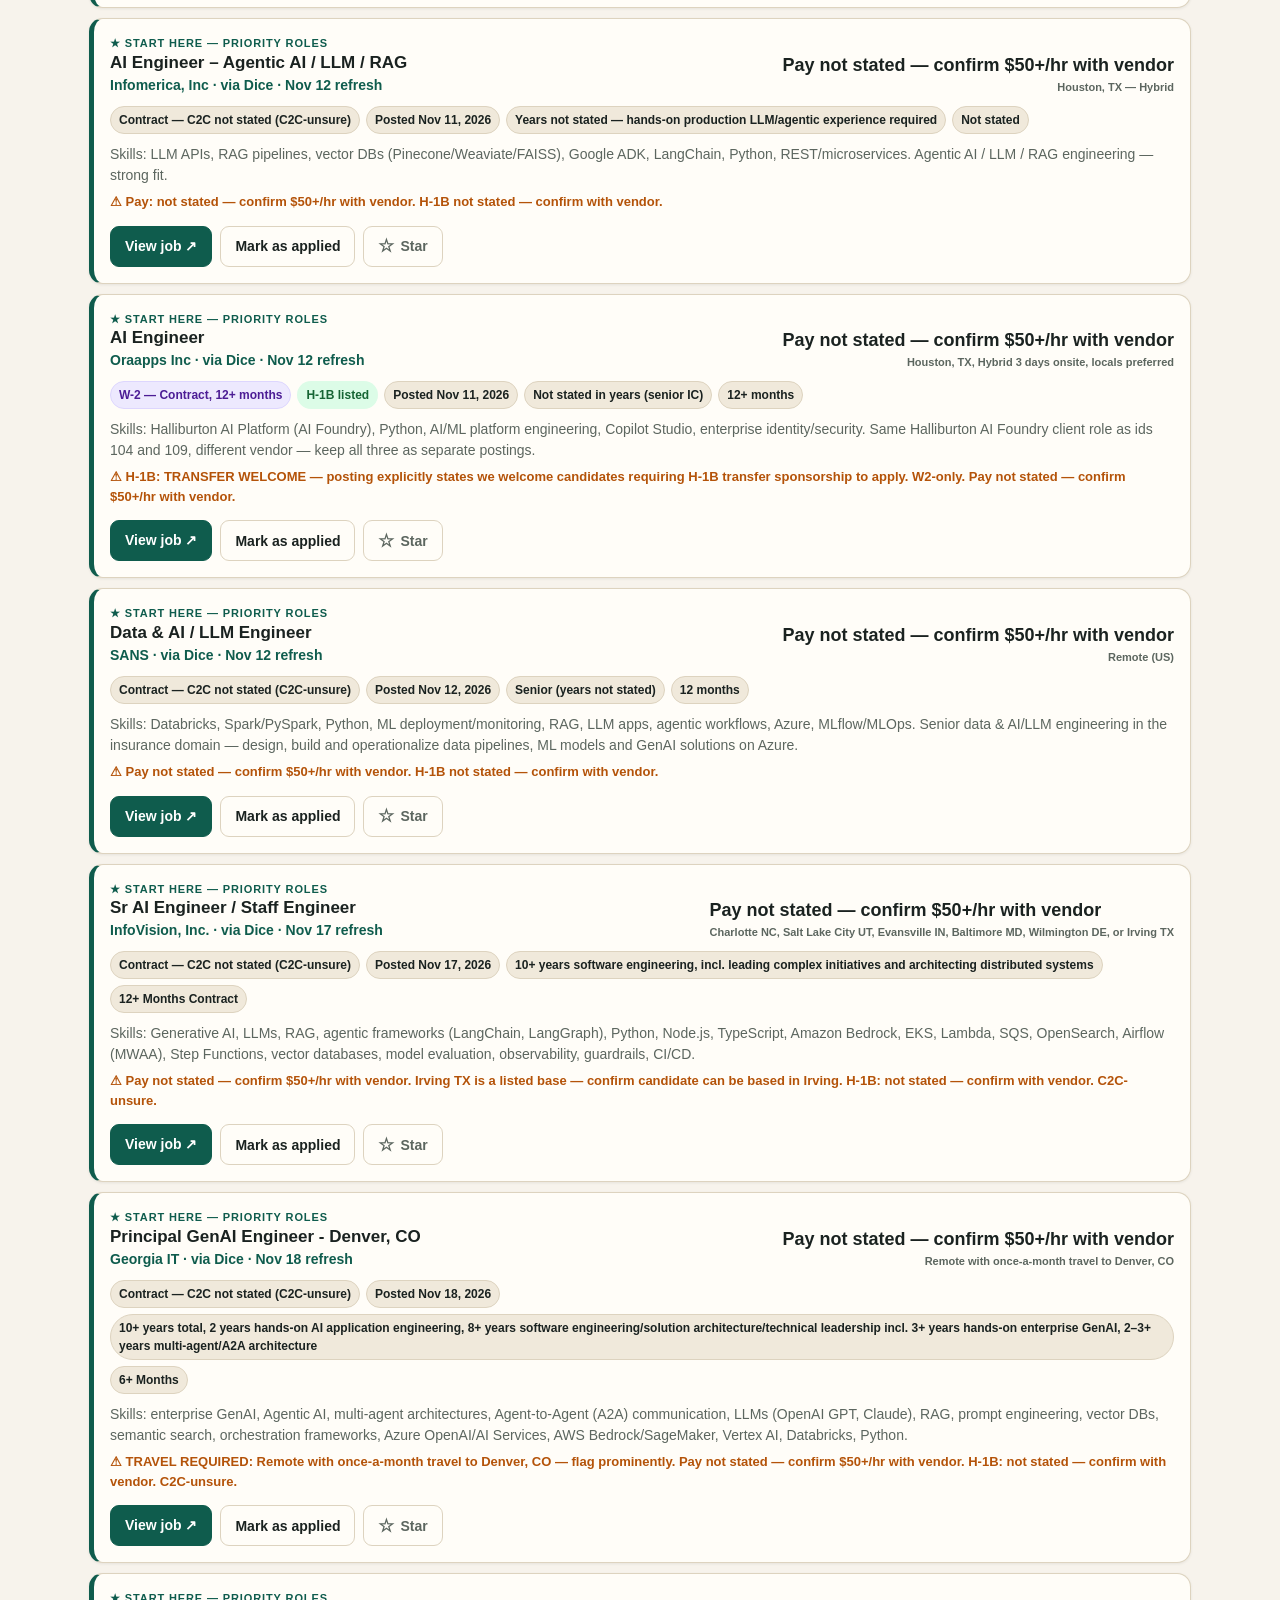
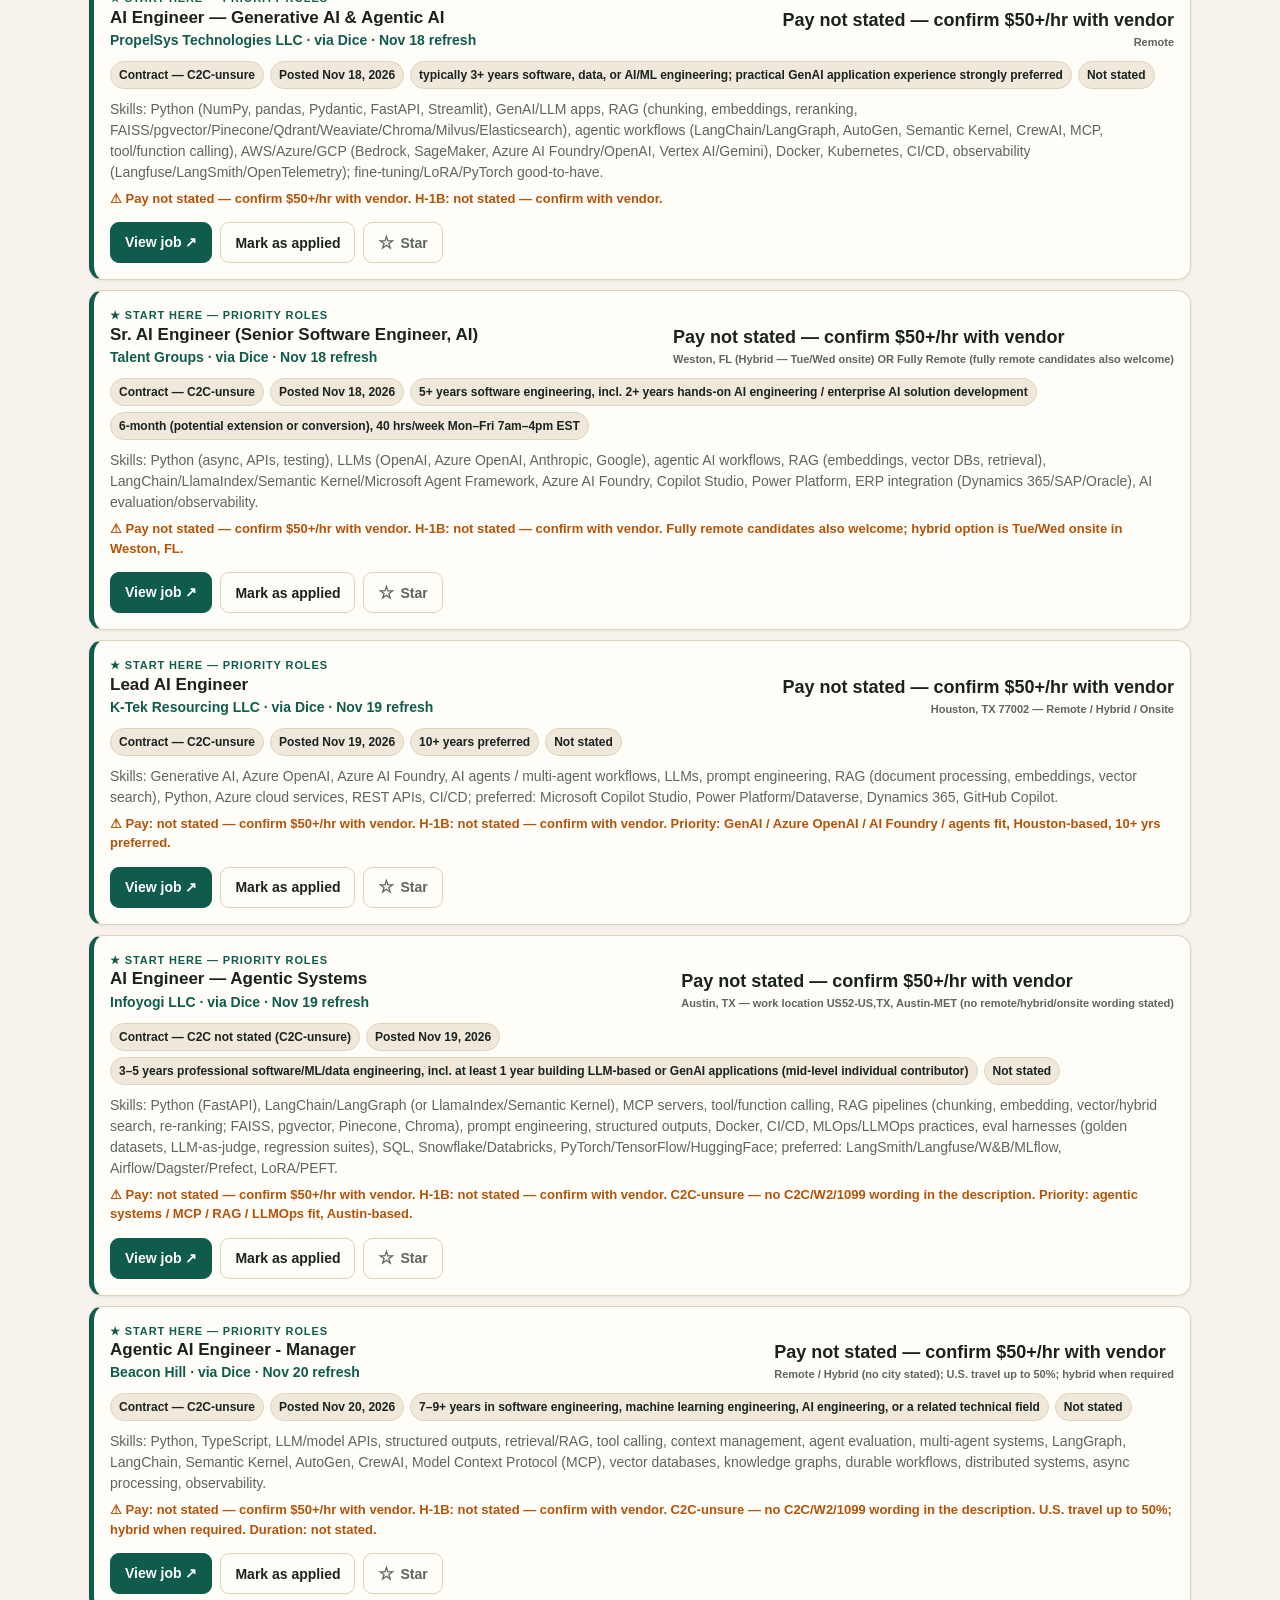
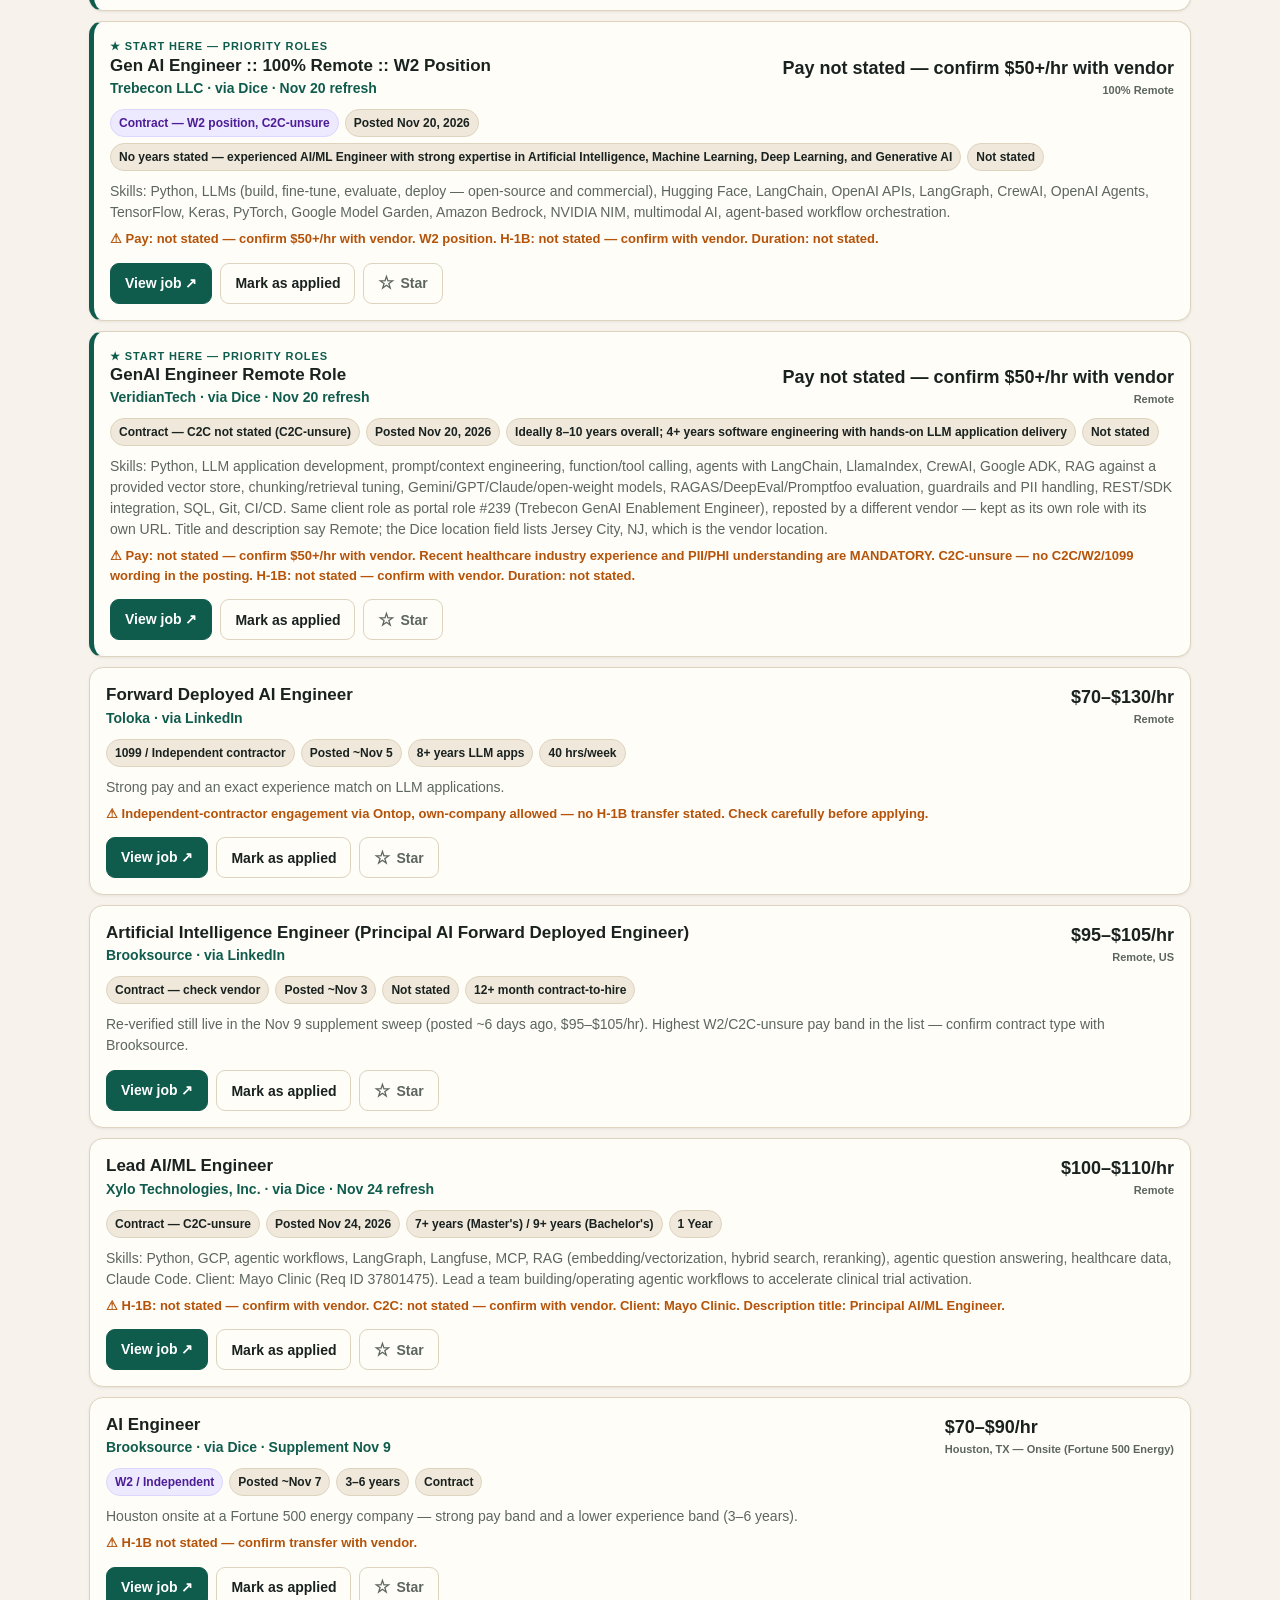
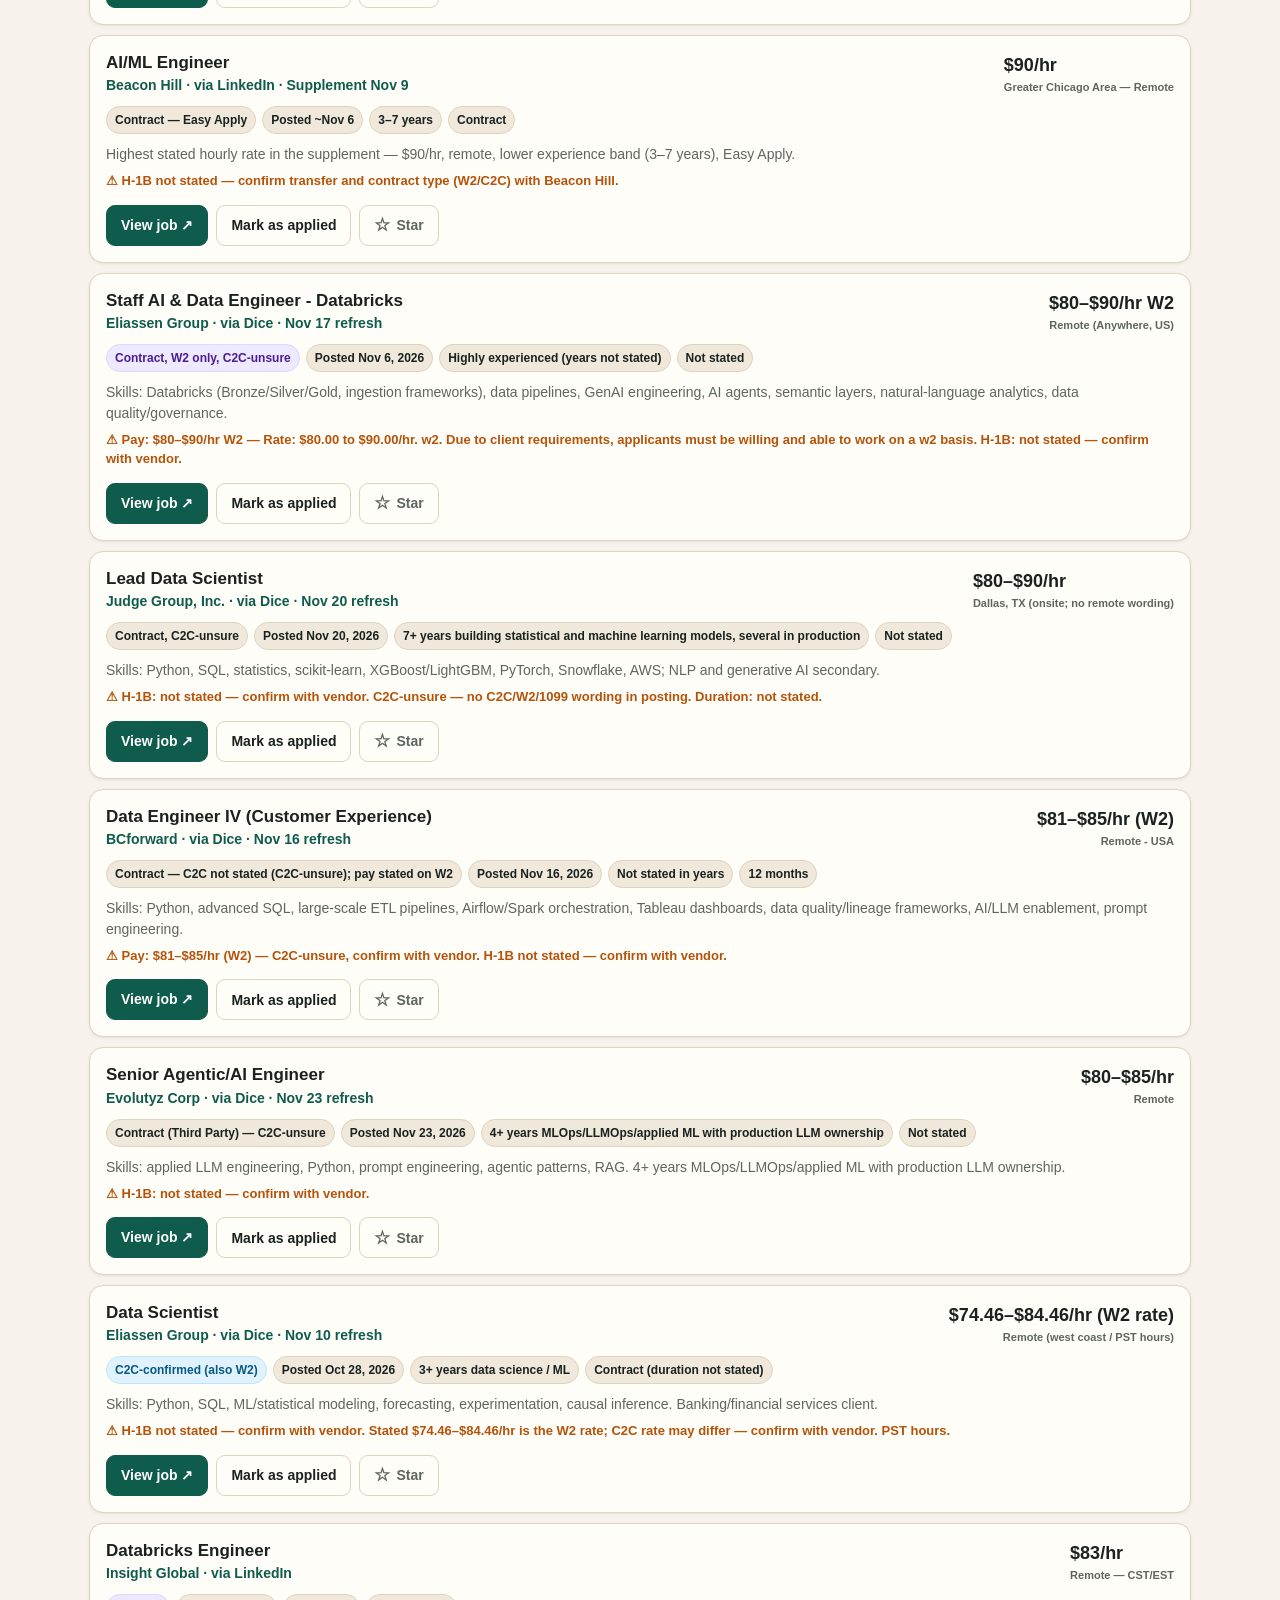
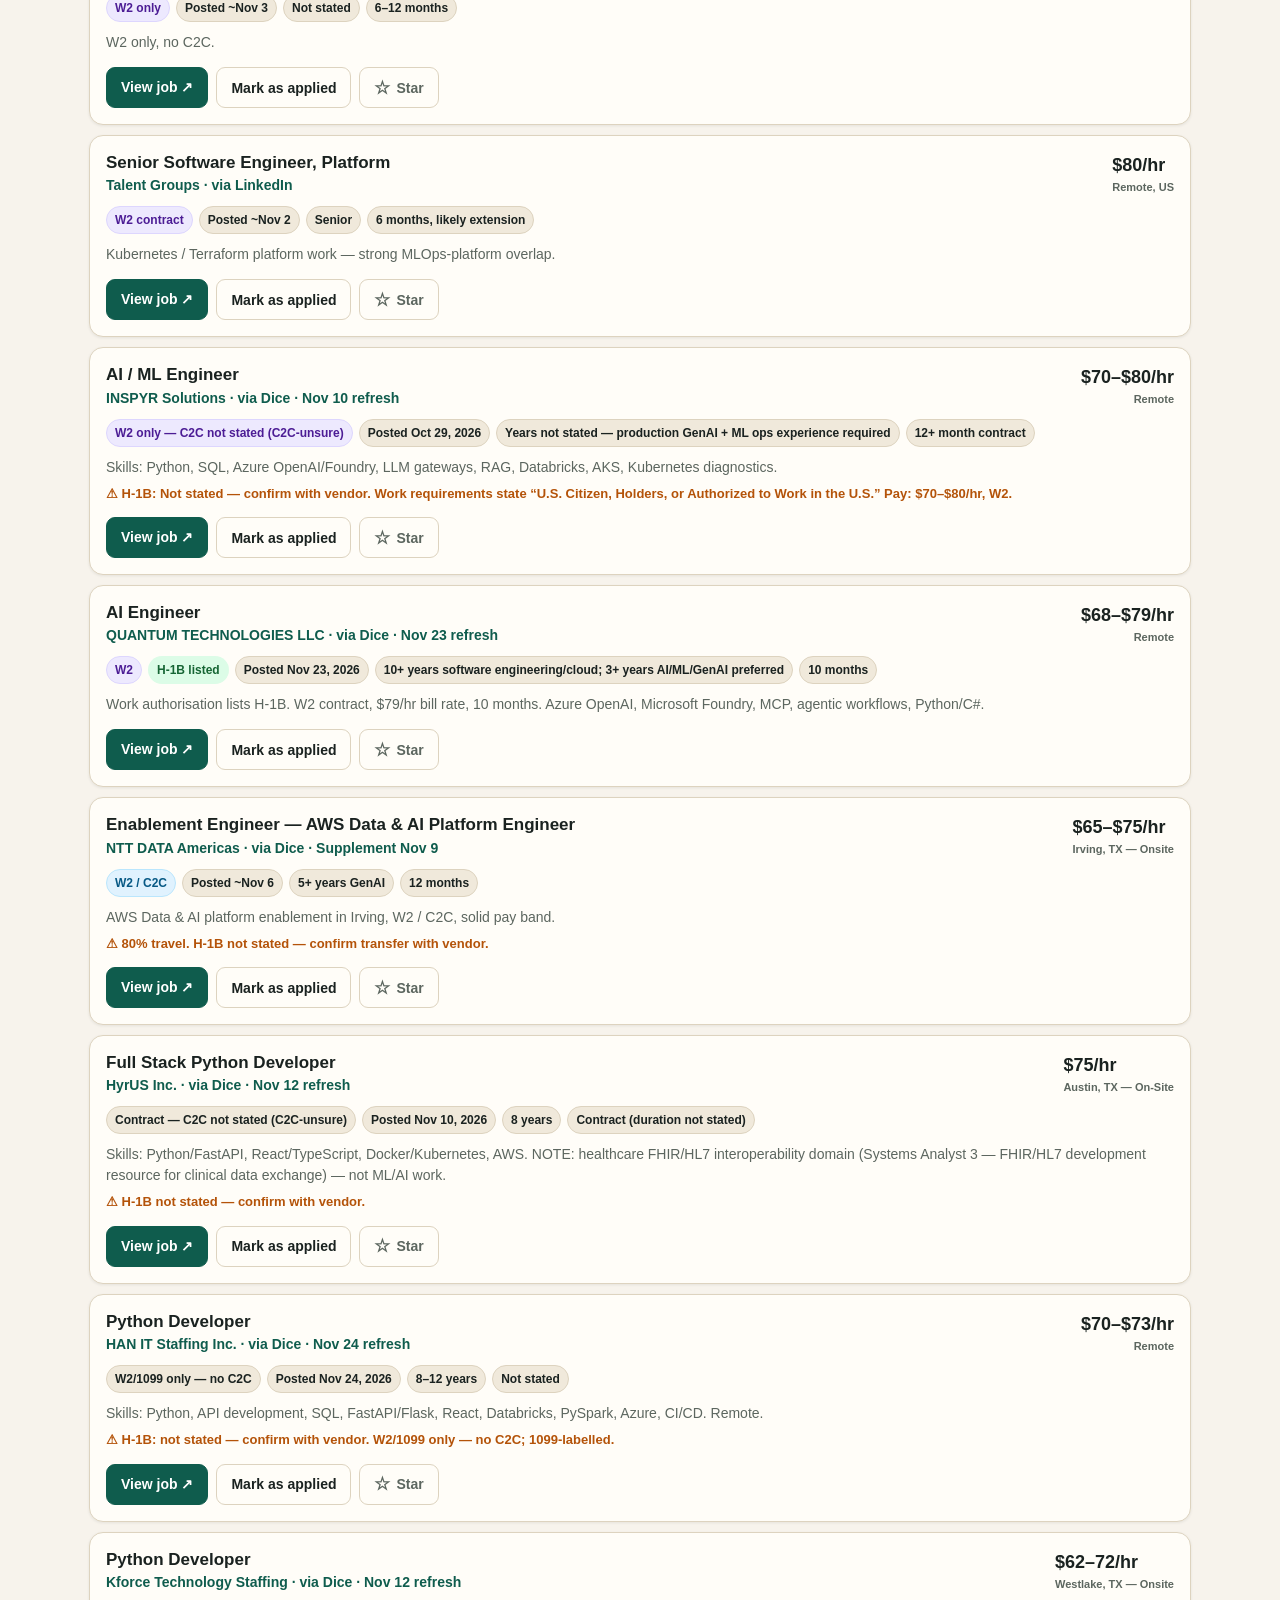
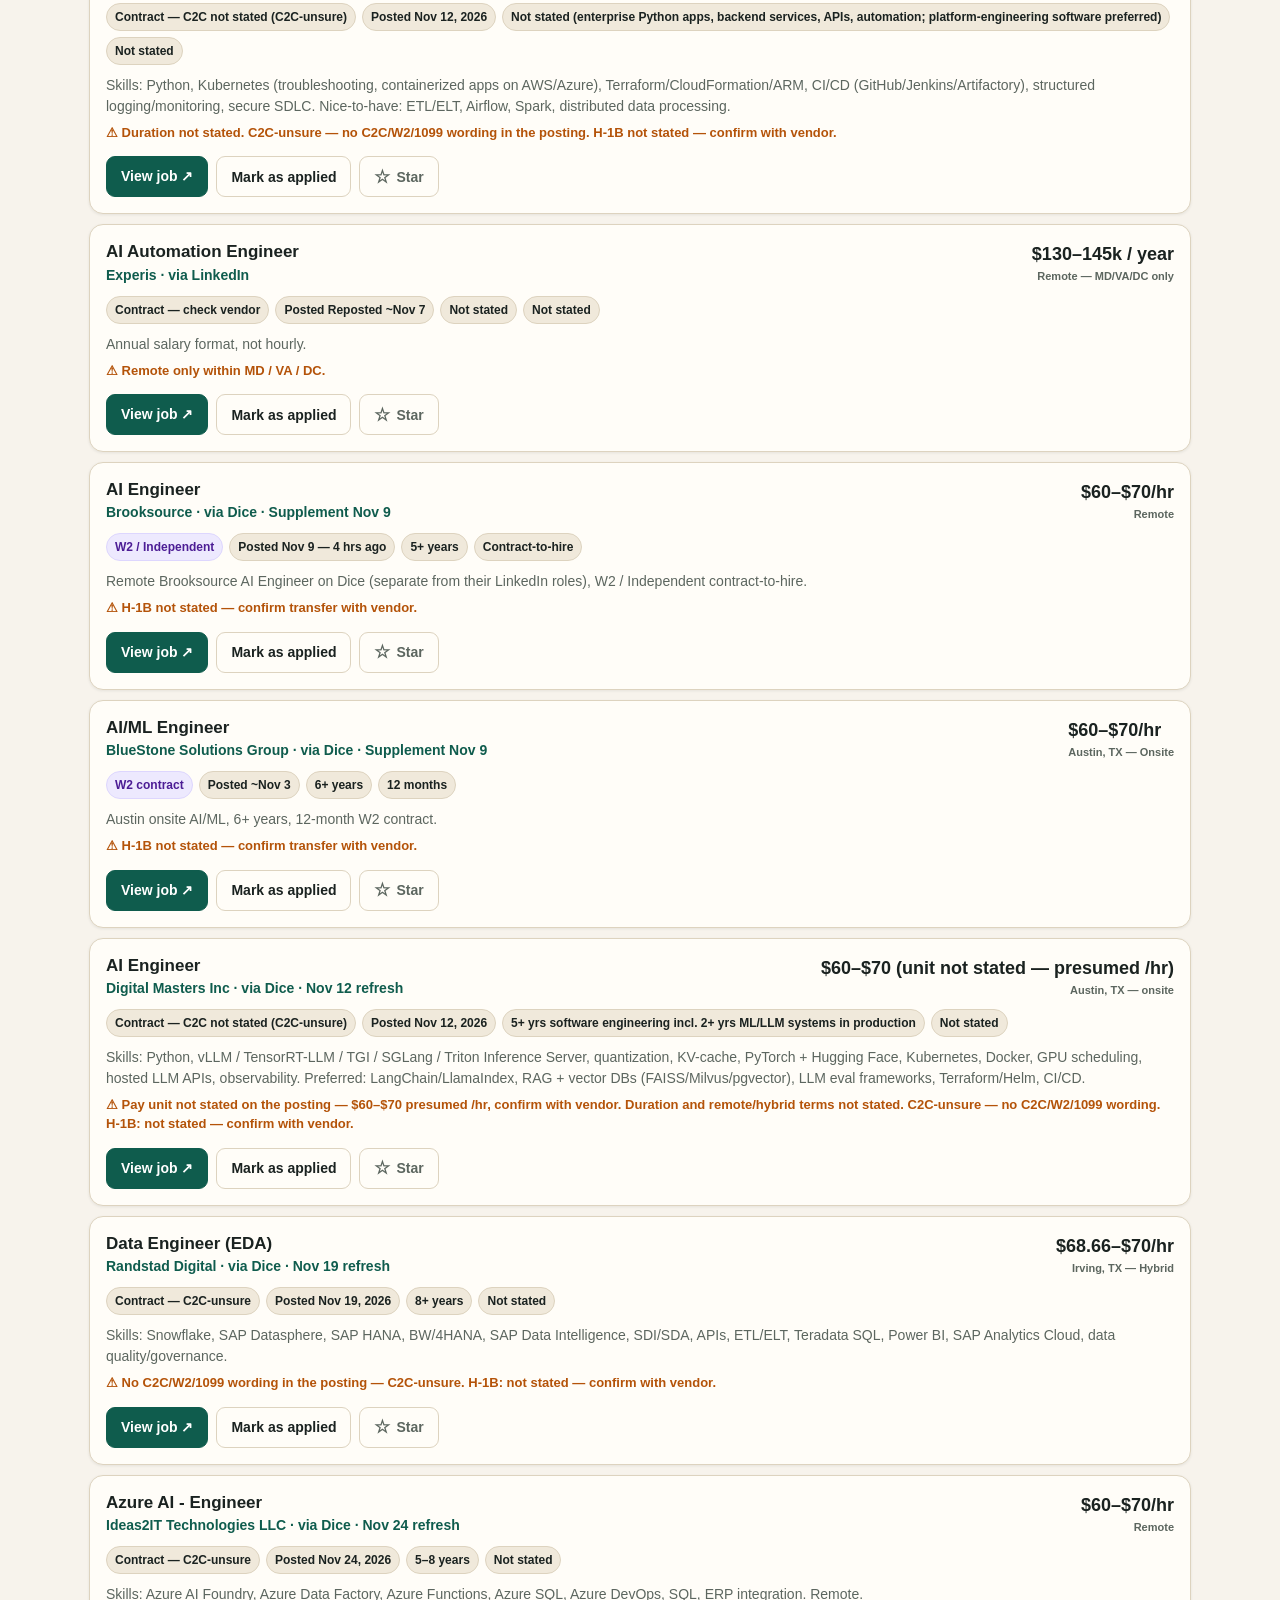
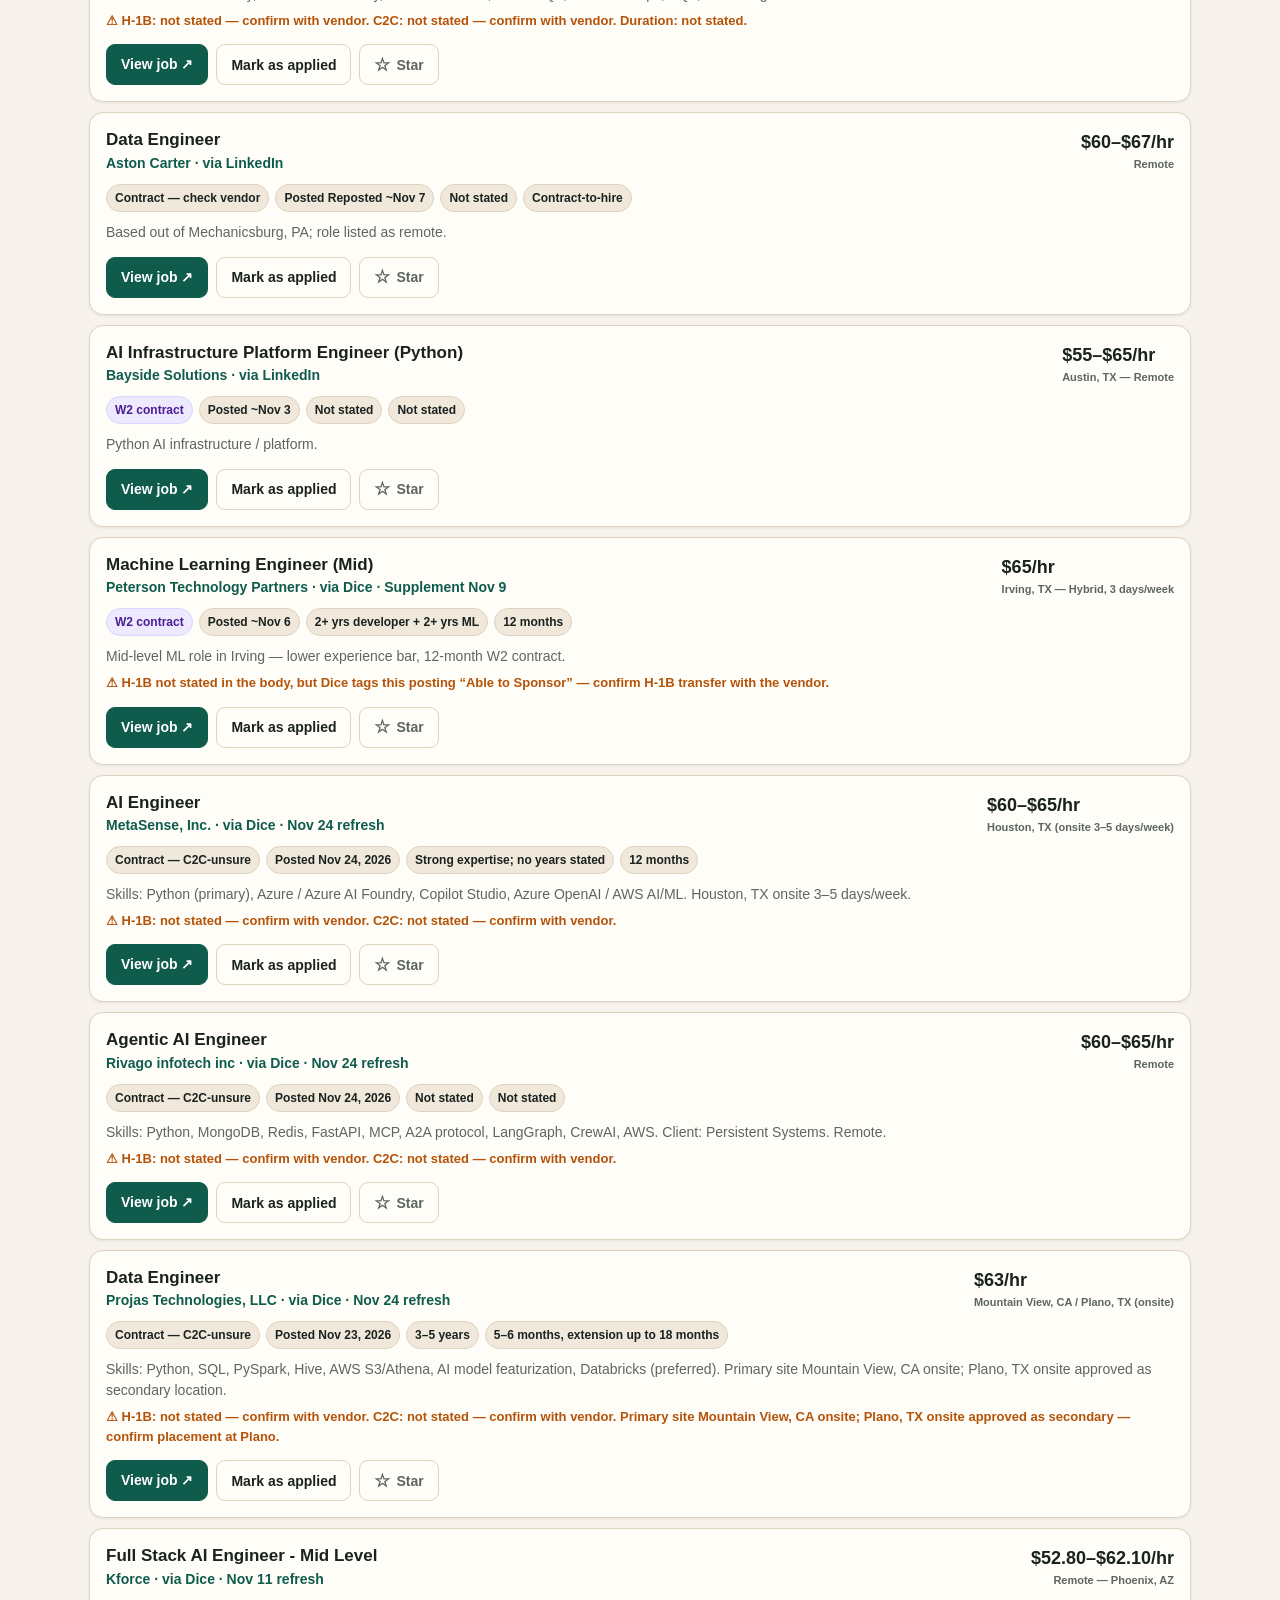
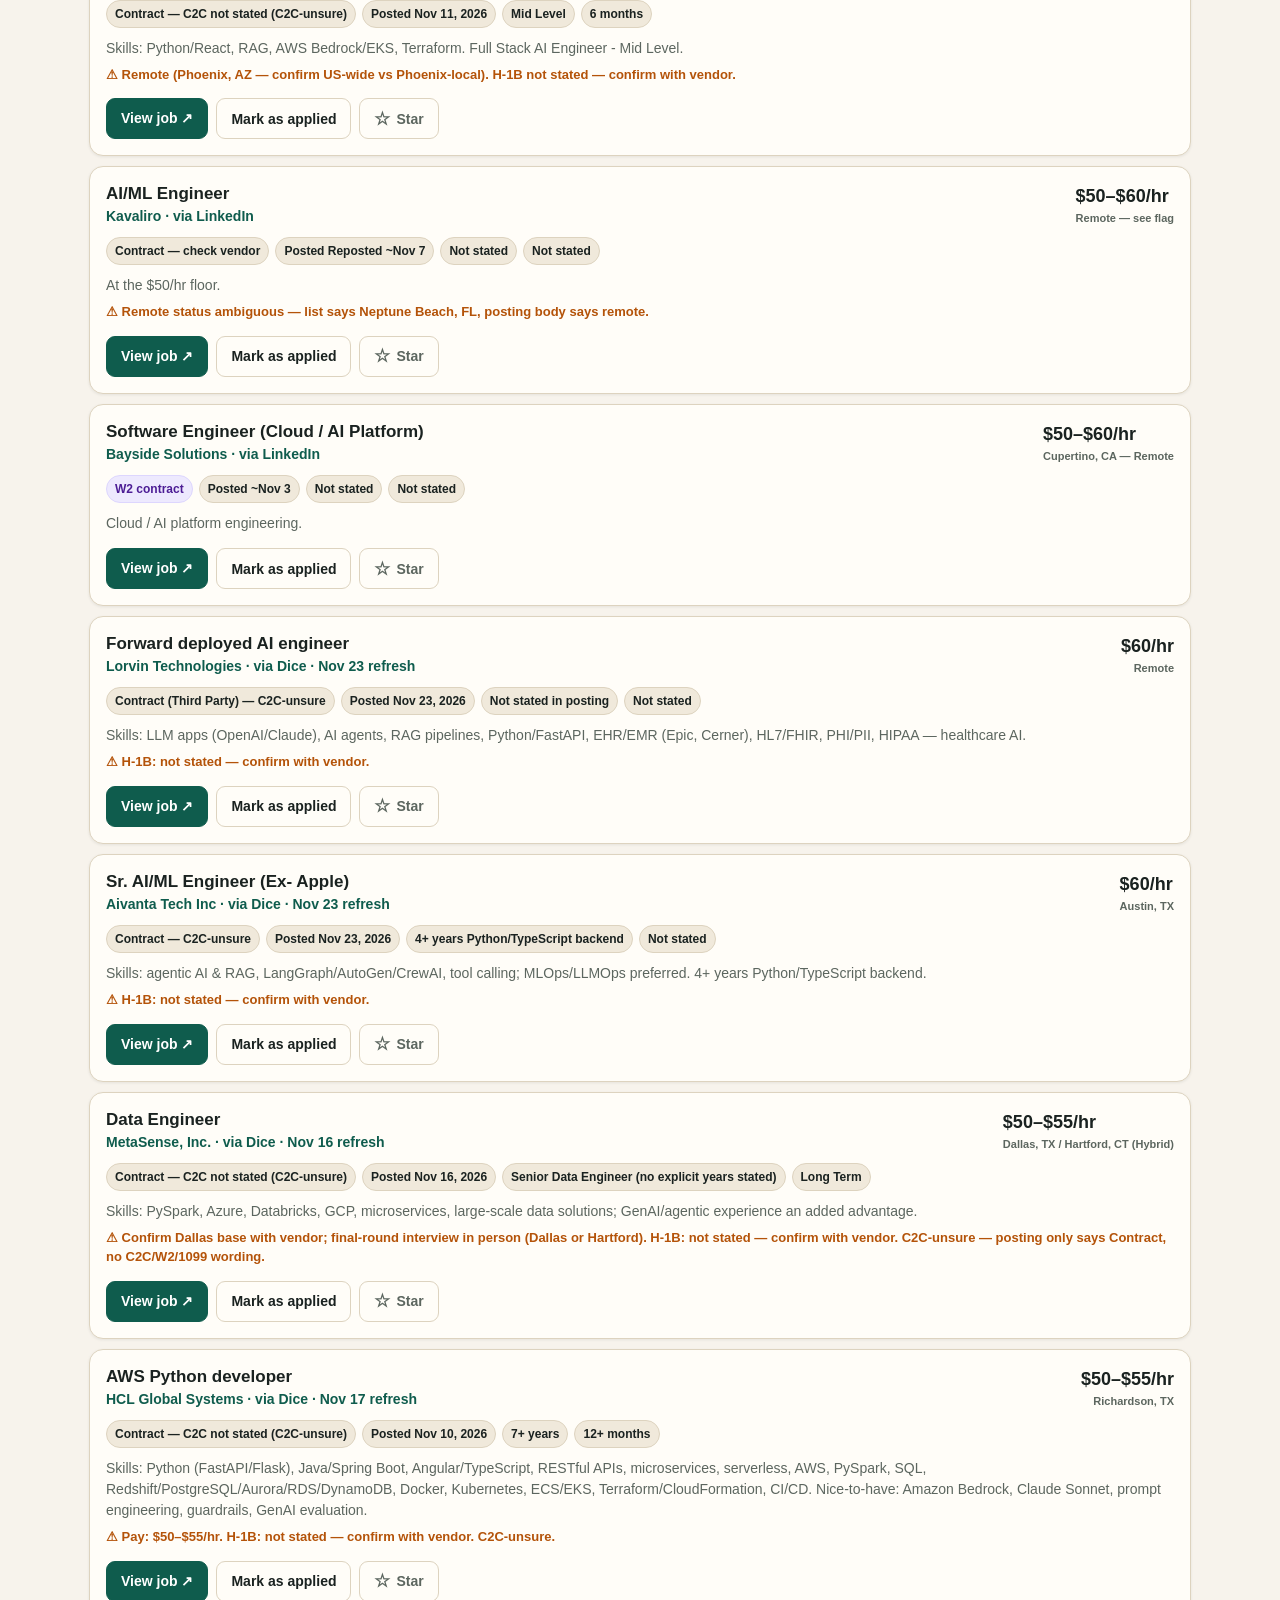
==== commit 2af6f598: "Refresh Nov 25, 2026 8am ET: rebuild index.html (94 live)" ====
--- a/index.html
+++ b/index.html
@@ -109,20 +109,20 @@
     </div>
     <p style="font-size:13.5px;color:var(--muted);margin:10px 0 0">Senior, mid-level, and lower-experience roles are all included — apply to the closest fit first rather than waiting for a perfect experience match.</p>
     <div class="stats">
-      <div class="stat"><b id="statTotal">95</b><span>live verified roles · 175 expired postings moved to the Expired tab · 270 roles total</span></div>
+      <div class="stat"><b id="statTotal">94</b><span>live verified roles · 177 expired postings moved to the Expired tab · 271 roles total</span></div>
       <div class="stat"><b>3</b><span>list H-1B / H-1B transfers in the posting</span></div>
       <div class="stat"><b id="statApplied">0</b><span>marked applied — synced across devices</span></div>
       <div class="stat stat-star"><b><span aria-hidden="true">★</span> <span id="statStarred">0</span></b><span>starred as priority — synced across devices</span></div>
-      <div class="stat stat-date"><b>Nov 24, 2026, 6pm ET</b><span>snapshot — Nov 24, 2026 refresh</span></div>
+      <div class="stat stat-date"><b>Nov 25, 2026, 8am ET</b><span>snapshot — Nov 25, 2026 refresh</span></div>
     </div>
     <p class="sync-status" id="syncStatus" role="status"><span class="sync-dot" aria-hidden="true"></span><span id="syncStatusText">Sync: connecting…</span></p>
     <div class="notice"><strong>Read this first on H-1B, 1099 &amp; duplicate vendors:</strong> 3 postings list H-1B or H-1B transfers in their terms — for the rest, confirm with the vendor that they will file a transfer before spending time on an application. Pure 1099 / independent-contractor roles generally can't support an H-1B transfer — the Toloka role is included, clearly tagged, and can be isolated with the “1099 / Independent” filter. <strong>Do not apply to both sides of a duplicate:</strong> Innorev's ML Engineer and Kforce's AI Engineer II are the same Irving, TX client requisition; The Intersect Group's Data Engineer Mid and Kforce's Data Engineer also appear to be the same Irving, TX requisition via different vendors — pick one vendor per pair. W2 and C2C are the safer routes here.</div>
   </header>
 
   <nav class="view-tabs" aria-label="Job views">
-    <button class="view-tab" id="tabAll" data-view="all" role="tab" aria-selected="true">All Jobs <span class="tab-count" id="tabAllCount">95</span></button>
+    <button class="view-tab" id="tabAll" data-view="all" role="tab" aria-selected="true">All Jobs <span class="tab-count" id="tabAllCount">94</span></button>
     <button class="view-tab" id="tabApplied" data-view="applied" role="tab" aria-selected="false">Applied <span class="tab-count" id="tabAppliedCount">0</span></button>
-    <button class="view-tab" id="tabExpired" data-view="expired" role="tab" aria-selected="false">Expired <span class="tab-count" id="tabExpiredCount">175</span></button>
+    <button class="view-tab" id="tabExpired" data-view="expired" role="tab" aria-selected="false">Expired <span class="tab-count" id="tabExpiredCount">177</span></button>
   </nav>
 
   <div class="controls">
@@ -166,7 +166,7 @@
 </div>
 
 <script>
-window.PORTAL_DATA = {"snapshot": "Nov 24, 2026, 6pm ET", "totals": {"live":95,"expired":175,"total":270}, "jobs": [
+window.PORTAL_DATA = {"snapshot": "Nov 25, 2026, 8am ET", "totals": {"live":94,"expired":177,"total":271}, "jobs": [
 {"id":1,"priority":1,"title":"AI Engineer","company":"QUANTUM TECHNOLOGIES LLC","loc":"Remote","pay":"$80–$90/hr","payNum":90,"type":"c2c","typeLabel":"C2C","h1b":true,"posted":"~Oct 29","postedISO":"2026-10-29","exp":"5+ years","dur":"6–15 months","url":"https://www.dice.com/job-detail/552bbc43-dff8-45bf-8ea2-988f9c6149a3","src":"Dice","desc":"Work authorisation lists H-1B. Highest-paying H-1B-listed C2C role in the sweep."},
 {"id":2,"priority":1,"title":"AWS AI/ML Engineer","company":"MACHINE LEARNING TECHNOLOGIES LLC","loc":"Austin, TX — Onsite","pay":"$78/hr","payNum":78,"type":"c2c","typeLabel":"C2C","h1b":true,"posted":"~Nov 8","postedISO":"2026-11-08","exp":"4+ years","dur":"8 months + extension","url":"https://www.linkedin.com/jobs/view/4487932561/","src":"LinkedIn","desc":"Closest skill match: SageMaker, Bedrock, EKS, Terraform, MLflow. Work auth lists H-1B."},
 {"id":3,"priority":1,"title":"AI Engineer — second posting","company":"QUANTUM TECHNOLOGIES LLC","loc":"Remote","pay":"$60–$65/hr","payNum":65,"type":"c2c","typeLabel":"C2C","h1b":true,"posted":"~Nov 7","postedISO":"2026-11-07","exp":"See flag","dur":"10 months","url":"https://www.dice.com/job-detail/580f6f56-983e-4904-b621-9505b9cf9ee1","src":"Dice","desc":"Work authorisation lists H-1B.","flag":"Asks 10+ years total — above the ~8 years 9 months target, worth a vendor check given the H-1B listing."},
@@ -436,8 +436,9 @@
 {"id":267,"title":"AI Engineer","company":"MetaSense, Inc.","loc":"Houston, TX (onsite 3–5 days/week)","pay":"$60–$65/hr","payNum":65,"type":"unsure","typeLabel":"Contract — C2C-unsure","h1b":false,"posted":"Nov 24, 2026","postedISO":"2026-11-24","exp":"Strong expertise; no years stated","dur":"12 months","url":"https://www.dice.com/job-detail/638fed14-153b-4b65-920b-20f11dce9a5a","src":"Dice · Nov 24 refresh","desc":"Skills: Python (primary), Azure / Azure AI Foundry, Copilot Studio, Azure OpenAI / AWS AI/ML. Houston, TX onsite 3–5 days/week.","flag":"H-1B: not stated — confirm with vendor. C2C: not stated — confirm with vendor."},
 {"id":268,"title":"Agentic AI Engineer","company":"Rivago infotech inc","loc":"Remote","pay":"$60–$65/hr","payNum":65,"type":"unsure","typeLabel":"Contract — C2C-unsure","h1b":false,"posted":"Nov 24, 2026","postedISO":"2026-11-24","exp":"Not stated","dur":"Not stated","url":"https://www.dice.com/job-detail/73fccc56-5100-4a75-b687-8744bf8bbf23","src":"Dice · Nov 24 refresh","desc":"Skills: Python, MongoDB, Redis, FastAPI, MCP, A2A protocol, LangGraph, CrewAI, AWS. Client: Persistent Systems. Remote.","flag":"H-1B: not stated — confirm with vendor. C2C: not stated — confirm with vendor."},
 {"id":269,"title":"AWS GenAI & Machine Learning Engineer","company":"Aptino","loc":"Malvern, PA / Charlotte, NC / Dallas, TX (hybrid 3 days/week)","pay":"Pay not stated — confirm $50+/hr with vendor","payNum":0,"type":"unsure","typeLabel":"Contract — C2C-unsure","h1b":false,"posted":"Nov 24, 2026","postedISO":"2026-11-24","exp":"10+ years","dur":"Not stated","url":"https://www.dice.com/job-detail/482ffa81-6de3-4509-ab3b-6b6103d1a297","src":"Dice · Nov 24 refresh","desc":"Skills: AWS Bedrock, Bedrock Agents, SageMaker, Glue, EMR, Step Functions, RAG, LLM applications, Python, PySpark, SQL, LangChain/LangGraph (preferred), Terraform, CI/CD. Locations: Malvern, PA / Charlotte, NC / Dallas, TX (hybrid 3 days/week).","flag":"Pay: not stated — confirm $50+/hr with vendor. H-1B: not stated — confirm with vendor. C2C: not stated — confirm with vendor. Locations Malvern, PA / Charlotte, NC / Dallas, TX (hybrid 3 days/week) — confirm placement at Dallas, TX."},
-{"id":270,"title":"Lead AI/ML Engineer","company":"Xylo Technologies, Inc.","loc":"Remote","pay":"$100–$110/hr","payNum":100,"type":"unsure","typeLabel":"Contract — C2C-unsure","h1b":false,"posted":"Nov 24, 2026","postedISO":"2026-11-24","exp":"7+ years (Master's) / 9+ years (Bachelor's)","dur":"1 Year","url":"https://www.dice.com/job-detail/3479752b-f452-4e99-a80e-af4f1965600e","src":"Dice · Nov 24 refresh","desc":"Skills: Python, GCP, agentic workflows, LangGraph, Langfuse, MCP, RAG (embedding/vectorization, hybrid search, reranking), agentic question answering, healthcare data, Claude Code. Client: Mayo Clinic (Req ID 37801475). Lead a team building/operating agentic workflows to accelerate clinical trial activation.","flag":"H-1B: not stated — confirm with vendor. C2C: not stated — confirm with vendor. Client: Mayo Clinic. Description title: Principal AI/ML Engineer."}
-], "expired": {"1":"Nov 12, 2026, 7:08am CT","2":"Nov 18, 2026, 1:00pm CT","3":"Nov 10, 2026, 2:08pm CT","4":"Nov 17, 2026, 1:13pm CT","6":"Nov 18, 2026, 11:05am CT","7":"Nov 10, 2026, 2:08pm CT","8":"Nov 10, 2026, 2:08pm CT","9":"Nov 16, 2026, 9:00am CT","14":"Nov 16, 2026, 11:10am CT","15":"Nov 20, 2026, 5:02pm CT","17":"Nov 11, 2026, 3:02pm CT","19":"Nov 11, 2026, 3:03pm CT","20":"Nov 10, 2026, 2:08pm CT","21":"Nov 19, 2026, 11:01am CT","22":"Nov 11, 2026, 3:04pm CT","23":"Nov 16, 2026, 11:02am CT","27":"Nov 11, 2026, 11:05am CT","28":"Nov 11, 2026, 1:05pm CT","30":"Nov 13, 2026, 11:01am CT","31":"Nov 13, 2026, 9:03am CT","33":"Nov 10, 2026, 2:08pm CT","34":"Nov 11, 2026, 5:06pm CT","36":"Nov 10, 2026, 2:08pm CT","37":"Nov 10, 2026, 2:08pm CT","38":"Nov 10, 2026, 2:08pm CT","40":"Nov 10, 2026, 2:08pm CT","43":"Nov 18, 2026, 9:09am CT","44":"Nov 23, 2026, 9:06am CT","45":"Nov 16, 2026, 11:03am CT","49":"Nov 11, 2026, 3:08pm CT","50":"Nov 19, 2026, 11:03am CT","52":"Nov 18, 2026, 7:08am CT","53":"Nov 19, 2026, 11:17am CT","55":"Nov 10, 2026, 2:08pm CT","56":"Nov 10, 2026, 2:08pm CT","58":"Nov 19, 2026, 11:03am CT","59":"Nov 10, 2026, 2:08pm CT","60":"Nov 12, 2026, 11:11am CT","61":"Nov 10, 2026, 2:08pm CT","62":"Nov 10, 2026, 2:08pm CT","63":"Nov 10, 2026, 2:08pm CT","64":"Nov 10, 2026, 2:08pm CT","65":"Nov 10, 2026, 2:08pm CT","67":"Nov 13, 2026, 1:02pm CT","68":"Nov 10, 2026, 2:08pm CT","69":"Nov 10, 2026, 2:08pm CT","70":"Nov 12, 2026, 11:11am CT","72":"Nov 12, 2026, 9:09am CT","73":"Nov 11, 2026, 11:05am CT","74":"Nov 11, 2026, 11:05am CT","75":"Nov 11, 2026, 11:05am CT","76":"Nov 11, 2026, 11:05am CT","77":"Nov 11, 2026, 11:05am CT","78":"Nov 11, 2026, 11:05am CT","79":"Nov 11, 2026, 11:05am CT","81":"Nov 17, 2026, 3:08pm CT","84":"Nov 19, 2026, 5:05pm CT","85":"Nov 13, 2026, 3:03pm CT","86":"Nov 18, 2026, 9:11am CT","88":"Nov 12, 2026, 9:09am CT","89":"Nov 12, 2026, 1:09pm CT","91":"Nov 13, 2026, 1:03pm CT","92":"Nov 12, 2026, 5:12pm CT","95":"Nov 12, 2026, 11:11am CT","98":"Nov 13, 2026, 11:04am CT","99":"Nov 13, 2026, 11:04am CT","100":"Nov 13, 2026, 11:04am CT","101":"Nov 13, 2026, 9:05am CT","102":"Nov 17, 2026, 7:10am CT","103":"Nov 23, 2026, 3:04pm CT","104":"Nov 18, 2026, 5:12pm CT","105":"Nov 23, 2026, 3:04pm CT","107":"Nov 13, 2026, 11:04am CT","108":"Nov 16, 2026, 11:07am CT","110":"Nov 16, 2026, 11:07am CT","112":"Nov 12, 2026, 11:11am CT","113":"Nov 16, 2026, 3:08pm CT","114":"Nov 13, 2026, 9:06am CT","115":"Nov 16, 2026, 1:08pm CT","117":"Nov 19, 2026, 5:06pm CT","118":"Nov 12, 2026, 3:09pm CT","120":"Nov 20, 2026, 1:07pm CT","123":"Nov 17, 2026, 11:08am CT","124":"Nov 16, 2026, 1:08pm CT","125":"Nov 13, 2026, 5:06pm CT","126":"Nov 18, 2026, 9:13am CT","129":"Nov 17, 2026, 5:11pm CT","131":"Nov 23, 2026, 3:04pm CT","132":"Nov 16, 2026, 11:08am CT","134":"Nov 16, 2026, 9:08am CT","135":"Nov 20, 2026, 9:07am CT","136":"Nov 16, 2026, 9:08am CT","137":"Nov 16, 2026, 9:08am CT","138":"Nov 16, 2026, 11:08am CT","139":"Nov 17, 2026, 7:12am CT","140":"Nov 16, 2026, 9:08am CT","141":"Nov 18, 2026, 11:10am CT","143":"Nov 16, 2026, 11:08am CT","145":"Nov 18, 2026, 5:12pm CT","146":"Nov 20, 2026, 9:07am CT","148":"Nov 18, 2026, 1:05pm CT","149":"Nov 16, 2026, 3:10pm CT","150":"Nov 16, 2026, 11:08am CT","153":"Nov 16, 2026, 5:09pm CT","154":"Nov 18, 2026, 1:05pm CT","155":"Nov 17, 2026, 9:10am CT","158":"Nov 17, 2026, 9:10am CT","159":"Nov 17, 2026, 1:09pm CT","160":"Nov 16, 2026, 5:10pm CT","162":"Nov 19, 2026, 7:08am CT","164":"Nov 18, 2026, 5:13pm CT","166":"Nov 19, 2026, 7:08am CT","167":"Nov 18, 2026, 9:14am CT","168":"Nov 18, 2026, 9:14am CT","169":"Nov 19, 2026, 5:07pm CT","170":"Nov 18, 2026, 9:14am CT","171":"Nov 23, 2026, 11:05am CT","172":"Nov 20, 2026, 9:08am CT","173":"Nov 19, 2026, 11:05am CT","175":"Nov 18, 2026, 11:11am CT","178":"Nov 17, 2026, 1:10pm CT","179":"Nov 18, 2026, 9:15am CT","180":"Nov 17, 2026, 5:13pm CT","183":"Nov 17, 2026, 3:13pm CT","184":"Nov 18, 2026, 5:13pm CT","185":"Nov 18, 2026, 5:13pm CT","187":"Nov 19, 2026, 3:06pm CT","190":"Nov 19, 2026, 3:06pm CT","191":"Nov 18, 2026, 9:15am CT","192":"Nov 21, 2026, 9:05am CT","193":"Nov 19, 2026, 9:07am CT","194":"Nov 23, 2026, 11:06am CT","195":"Nov 18, 2026, 5:13pm CT","196":"Nov 19, 2026, 3:06pm CT","197":"Nov 18, 2026, 5:13pm CT","198":"Nov 18, 2026, 3:05pm CT","199":"Nov 23, 2026, 9:09am CT","202":"Nov 19, 2026, 7:08am CT","204":"Nov 19, 2026, 11:06am CT","206":"Nov 19, 2026, 5:07pm CT","207":"Nov 19, 2026, 9:07am CT","210":"Nov 20, 2026, 9:08am CT","211":"Nov 23, 2026, 1:06pm CT","212":"Nov 20, 2026, 9:08am CT","213":"Nov 19, 2026, 1:08pm CT","215":"Nov 19, 2026, 1:08pm CT","217":"Nov 20, 2026, 5:07pm CT","220":"Nov 19, 2026, 5:07pm CT","223":"Nov 20, 2026, 5:07pm CT","228":"Nov 23, 2026, 1:06pm CT","230":"Nov 20, 2026, 3:06pm CT","232":"Nov 20, 2026, 3:07pm CT","234":"Nov 23, 2026, 11:06am CT","244":"Nov 23, 2026, 11:07am CT","248":"Nov 23, 2026, 3:06pm CT","83":"Nov 23, 2026, 5:04pm CT","128":"Nov 23, 2026, 5:05pm CT","238":"Nov 23, 2026, 5:06pm CT","239":"Nov 23, 2026, 5:06pm CT","5":"Nov 24, 2026, 7:02am CT","106":"Nov 24, 2026, 9:07am CT","233":"Nov 24, 2026, 9:09am CT","242":"Nov 24, 2026, 9:10am CT","247":"Nov 24, 2026, 9:10am CT","249":"Nov 24, 2026, 9:10am CT","201":"Nov 24, 2026, 11:06am CT","203":"Nov 24, 2026, 11:06am CT","221":"Nov 24, 2026, 11:06am CT","235":"Nov 24, 2026, 11:06am CT","176":"Nov 24, 2026, 1:06pm CT","254":"Nov 24, 2026, 1:07pm CT","57":"Nov 24, 2026, 3:03pm CT","224":"Nov 24, 2026, 3:06pm CT","260":"Nov 24, 2026, 3:07pm CT","243":"Nov 24, 2026, 5:10pm CT"}};
+{"id":270,"title":"Lead AI/ML Engineer","company":"Xylo Technologies, Inc.","loc":"Remote","pay":"$100–$110/hr","payNum":100,"type":"unsure","typeLabel":"Contract — C2C-unsure","h1b":false,"posted":"Nov 24, 2026","postedISO":"2026-11-24","exp":"7+ years (Master's) / 9+ years (Bachelor's)","dur":"1 Year","url":"https://www.dice.com/job-detail/3479752b-f452-4e99-a80e-af4f1965600e","src":"Dice · Nov 24 refresh","desc":"Skills: Python, GCP, agentic workflows, LangGraph, Langfuse, MCP, RAG (embedding/vectorization, hybrid search, reranking), agentic question answering, healthcare data, Claude Code. Client: Mayo Clinic (Req ID 37801475). Lead a team building/operating agentic workflows to accelerate clinical trial activation.","flag":"H-1B: not stated — confirm with vendor. C2C: not stated — confirm with vendor. Client: Mayo Clinic. Description title: Principal AI/ML Engineer."},
+{"company":"VGAI Solutions Inc","desc":"Skills: GenAI production development, Python, MCP (Model Context Protocol), agentic orchestration (Semantic Kernel, LangChain/LangGraph, Copilot Studio, OpenAI/Anthropic tool-calling), RAG, vector DBs (Pinecone, FAISS, Weaviate, Chroma), LLM evaluation, prompt engineering, Azure/AWS/GCP, CI/CD, REST APIs. Technical lead building agentic solutions; airline/transportation experience a plus.","dur":"Not stated","exp":"5–12 years","flag":"Pay: not stated — confirm $50+/hr with vendor. H-1B: not stated — confirm with vendor. C2C: not stated — confirm with vendor. Hybrid Dallas, TX — onsite Tue–Thu, remote Mon/Fri. Interview: 1 round, in person.","h1b":false,"id":271,"loc":"Dallas, TX (Hybrid: onsite Tue–Thu, remote Mon/Fri)","pay":"Pay not stated — confirm $50+/hr with vendor","payNum":0,"posted":"Nov 24, 2026","postedISO":"2026-11-24","src":"Dice · Nov 25 refresh","title":"Senior AI Engineer / Technical Lead (Agentic AI)","type":"unsure","typeLabel":"Contract — C2C-unsure","url":"https://www.dice.com/job-detail/c27b6849-ecfd-4f7b-94bd-c274e8141b69"}
+], "expired": {"1":"Nov 12, 2026, 7:08am CT","2":"Nov 18, 2026, 1:00pm CT","3":"Nov 10, 2026, 2:08pm CT","4":"Nov 17, 2026, 1:13pm CT","6":"Nov 18, 2026, 11:05am CT","7":"Nov 10, 2026, 2:08pm CT","8":"Nov 10, 2026, 2:08pm CT","9":"Nov 16, 2026, 9:00am CT","14":"Nov 16, 2026, 11:10am CT","15":"Nov 20, 2026, 5:02pm CT","17":"Nov 11, 2026, 3:02pm CT","19":"Nov 11, 2026, 3:03pm CT","20":"Nov 10, 2026, 2:08pm CT","21":"Nov 19, 2026, 11:01am CT","22":"Nov 11, 2026, 3:04pm CT","23":"Nov 16, 2026, 11:02am CT","27":"Nov 11, 2026, 11:05am CT","28":"Nov 11, 2026, 1:05pm CT","30":"Nov 13, 2026, 11:01am CT","31":"Nov 13, 2026, 9:03am CT","33":"Nov 10, 2026, 2:08pm CT","34":"Nov 11, 2026, 5:06pm CT","36":"Nov 10, 2026, 2:08pm CT","37":"Nov 10, 2026, 2:08pm CT","38":"Nov 10, 2026, 2:08pm CT","40":"Nov 10, 2026, 2:08pm CT","43":"Nov 18, 2026, 9:09am CT","44":"Nov 23, 2026, 9:06am CT","45":"Nov 16, 2026, 11:03am CT","49":"Nov 11, 2026, 3:08pm CT","50":"Nov 19, 2026, 11:03am CT","52":"Nov 18, 2026, 7:08am CT","53":"Nov 19, 2026, 11:17am CT","55":"Nov 10, 2026, 2:08pm CT","56":"Nov 10, 2026, 2:08pm CT","58":"Nov 19, 2026, 11:03am CT","59":"Nov 10, 2026, 2:08pm CT","60":"Nov 12, 2026, 11:11am CT","61":"Nov 10, 2026, 2:08pm CT","62":"Nov 10, 2026, 2:08pm CT","63":"Nov 10, 2026, 2:08pm CT","64":"Nov 10, 2026, 2:08pm CT","65":"Nov 10, 2026, 2:08pm CT","67":"Nov 13, 2026, 1:02pm CT","68":"Nov 10, 2026, 2:08pm CT","69":"Nov 10, 2026, 2:08pm CT","70":"Nov 12, 2026, 11:11am CT","72":"Nov 12, 2026, 9:09am CT","73":"Nov 11, 2026, 11:05am CT","74":"Nov 11, 2026, 11:05am CT","75":"Nov 11, 2026, 11:05am CT","76":"Nov 11, 2026, 11:05am CT","77":"Nov 11, 2026, 11:05am CT","78":"Nov 11, 2026, 11:05am CT","79":"Nov 11, 2026, 11:05am CT","81":"Nov 17, 2026, 3:08pm CT","84":"Nov 19, 2026, 5:05pm CT","85":"Nov 13, 2026, 3:03pm CT","86":"Nov 18, 2026, 9:11am CT","88":"Nov 12, 2026, 9:09am CT","89":"Nov 12, 2026, 1:09pm CT","91":"Nov 13, 2026, 1:03pm CT","92":"Nov 12, 2026, 5:12pm CT","95":"Nov 12, 2026, 11:11am CT","98":"Nov 13, 2026, 11:04am CT","99":"Nov 13, 2026, 11:04am CT","100":"Nov 13, 2026, 11:04am CT","101":"Nov 13, 2026, 9:05am CT","102":"Nov 17, 2026, 7:10am CT","103":"Nov 23, 2026, 3:04pm CT","104":"Nov 18, 2026, 5:12pm CT","105":"Nov 23, 2026, 3:04pm CT","107":"Nov 13, 2026, 11:04am CT","108":"Nov 16, 2026, 11:07am CT","110":"Nov 16, 2026, 11:07am CT","112":"Nov 12, 2026, 11:11am CT","113":"Nov 16, 2026, 3:08pm CT","114":"Nov 13, 2026, 9:06am CT","115":"Nov 16, 2026, 1:08pm CT","117":"Nov 19, 2026, 5:06pm CT","118":"Nov 12, 2026, 3:09pm CT","120":"Nov 20, 2026, 1:07pm CT","123":"Nov 17, 2026, 11:08am CT","124":"Nov 16, 2026, 1:08pm CT","125":"Nov 13, 2026, 5:06pm CT","126":"Nov 18, 2026, 9:13am CT","129":"Nov 17, 2026, 5:11pm CT","131":"Nov 23, 2026, 3:04pm CT","132":"Nov 16, 2026, 11:08am CT","134":"Nov 16, 2026, 9:08am CT","135":"Nov 20, 2026, 9:07am CT","136":"Nov 16, 2026, 9:08am CT","137":"Nov 16, 2026, 9:08am CT","138":"Nov 16, 2026, 11:08am CT","139":"Nov 17, 2026, 7:12am CT","140":"Nov 16, 2026, 9:08am CT","141":"Nov 18, 2026, 11:10am CT","143":"Nov 16, 2026, 11:08am CT","145":"Nov 18, 2026, 5:12pm CT","146":"Nov 20, 2026, 9:07am CT","148":"Nov 18, 2026, 1:05pm CT","149":"Nov 16, 2026, 3:10pm CT","150":"Nov 16, 2026, 11:08am CT","153":"Nov 16, 2026, 5:09pm CT","154":"Nov 18, 2026, 1:05pm CT","155":"Nov 17, 2026, 9:10am CT","158":"Nov 17, 2026, 9:10am CT","159":"Nov 17, 2026, 1:09pm CT","160":"Nov 16, 2026, 5:10pm CT","162":"Nov 19, 2026, 7:08am CT","164":"Nov 18, 2026, 5:13pm CT","166":"Nov 19, 2026, 7:08am CT","167":"Nov 18, 2026, 9:14am CT","168":"Nov 18, 2026, 9:14am CT","169":"Nov 19, 2026, 5:07pm CT","170":"Nov 18, 2026, 9:14am CT","171":"Nov 23, 2026, 11:05am CT","172":"Nov 20, 2026, 9:08am CT","173":"Nov 19, 2026, 11:05am CT","175":"Nov 18, 2026, 11:11am CT","178":"Nov 17, 2026, 1:10pm CT","179":"Nov 18, 2026, 9:15am CT","180":"Nov 17, 2026, 5:13pm CT","183":"Nov 17, 2026, 3:13pm CT","184":"Nov 18, 2026, 5:13pm CT","185":"Nov 18, 2026, 5:13pm CT","187":"Nov 19, 2026, 3:06pm CT","190":"Nov 19, 2026, 3:06pm CT","191":"Nov 18, 2026, 9:15am CT","192":"Nov 21, 2026, 9:05am CT","193":"Nov 19, 2026, 9:07am CT","194":"Nov 23, 2026, 11:06am CT","195":"Nov 18, 2026, 5:13pm CT","196":"Nov 19, 2026, 3:06pm CT","197":"Nov 18, 2026, 5:13pm CT","198":"Nov 18, 2026, 3:05pm CT","199":"Nov 23, 2026, 9:09am CT","202":"Nov 19, 2026, 7:08am CT","204":"Nov 19, 2026, 11:06am CT","206":"Nov 19, 2026, 5:07pm CT","207":"Nov 19, 2026, 9:07am CT","210":"Nov 20, 2026, 9:08am CT","211":"Nov 23, 2026, 1:06pm CT","212":"Nov 20, 2026, 9:08am CT","213":"Nov 19, 2026, 1:08pm CT","215":"Nov 19, 2026, 1:08pm CT","217":"Nov 20, 2026, 5:07pm CT","220":"Nov 19, 2026, 5:07pm CT","223":"Nov 20, 2026, 5:07pm CT","228":"Nov 23, 2026, 1:06pm CT","230":"Nov 20, 2026, 3:06pm CT","232":"Nov 20, 2026, 3:07pm CT","234":"Nov 23, 2026, 11:06am CT","244":"Nov 23, 2026, 11:07am CT","248":"Nov 23, 2026, 3:06pm CT","83":"Nov 23, 2026, 5:04pm CT","128":"Nov 23, 2026, 5:05pm CT","238":"Nov 23, 2026, 5:06pm CT","239":"Nov 23, 2026, 5:06pm CT","5":"Nov 24, 2026, 7:02am CT","106":"Nov 24, 2026, 9:07am CT","233":"Nov 24, 2026, 9:09am CT","242":"Nov 24, 2026, 9:10am CT","247":"Nov 24, 2026, 9:10am CT","249":"Nov 24, 2026, 9:10am CT","201":"Nov 24, 2026, 11:06am CT","203":"Nov 24, 2026, 11:06am CT","221":"Nov 24, 2026, 11:06am CT","235":"Nov 24, 2026, 11:06am CT","176":"Nov 24, 2026, 1:06pm CT","254":"Nov 24, 2026, 1:07pm CT","57":"Nov 24, 2026, 3:03pm CT","224":"Nov 24, 2026, 3:06pm CT","260":"Nov 24, 2026, 3:07pm CT","243":"Nov 24, 2026, 5:10pm CT","144":"Nov 25, 2026, 7:09am CT","163":"Nov 25, 2026, 7:09am CT"}};
 var JOBS = window.PORTAL_DATA.jobs;
 var EXPIRED = window.PORTAL_DATA.expired;
 // Data (JOBS, EXPIRED) lives in data/roles.json and is injected by
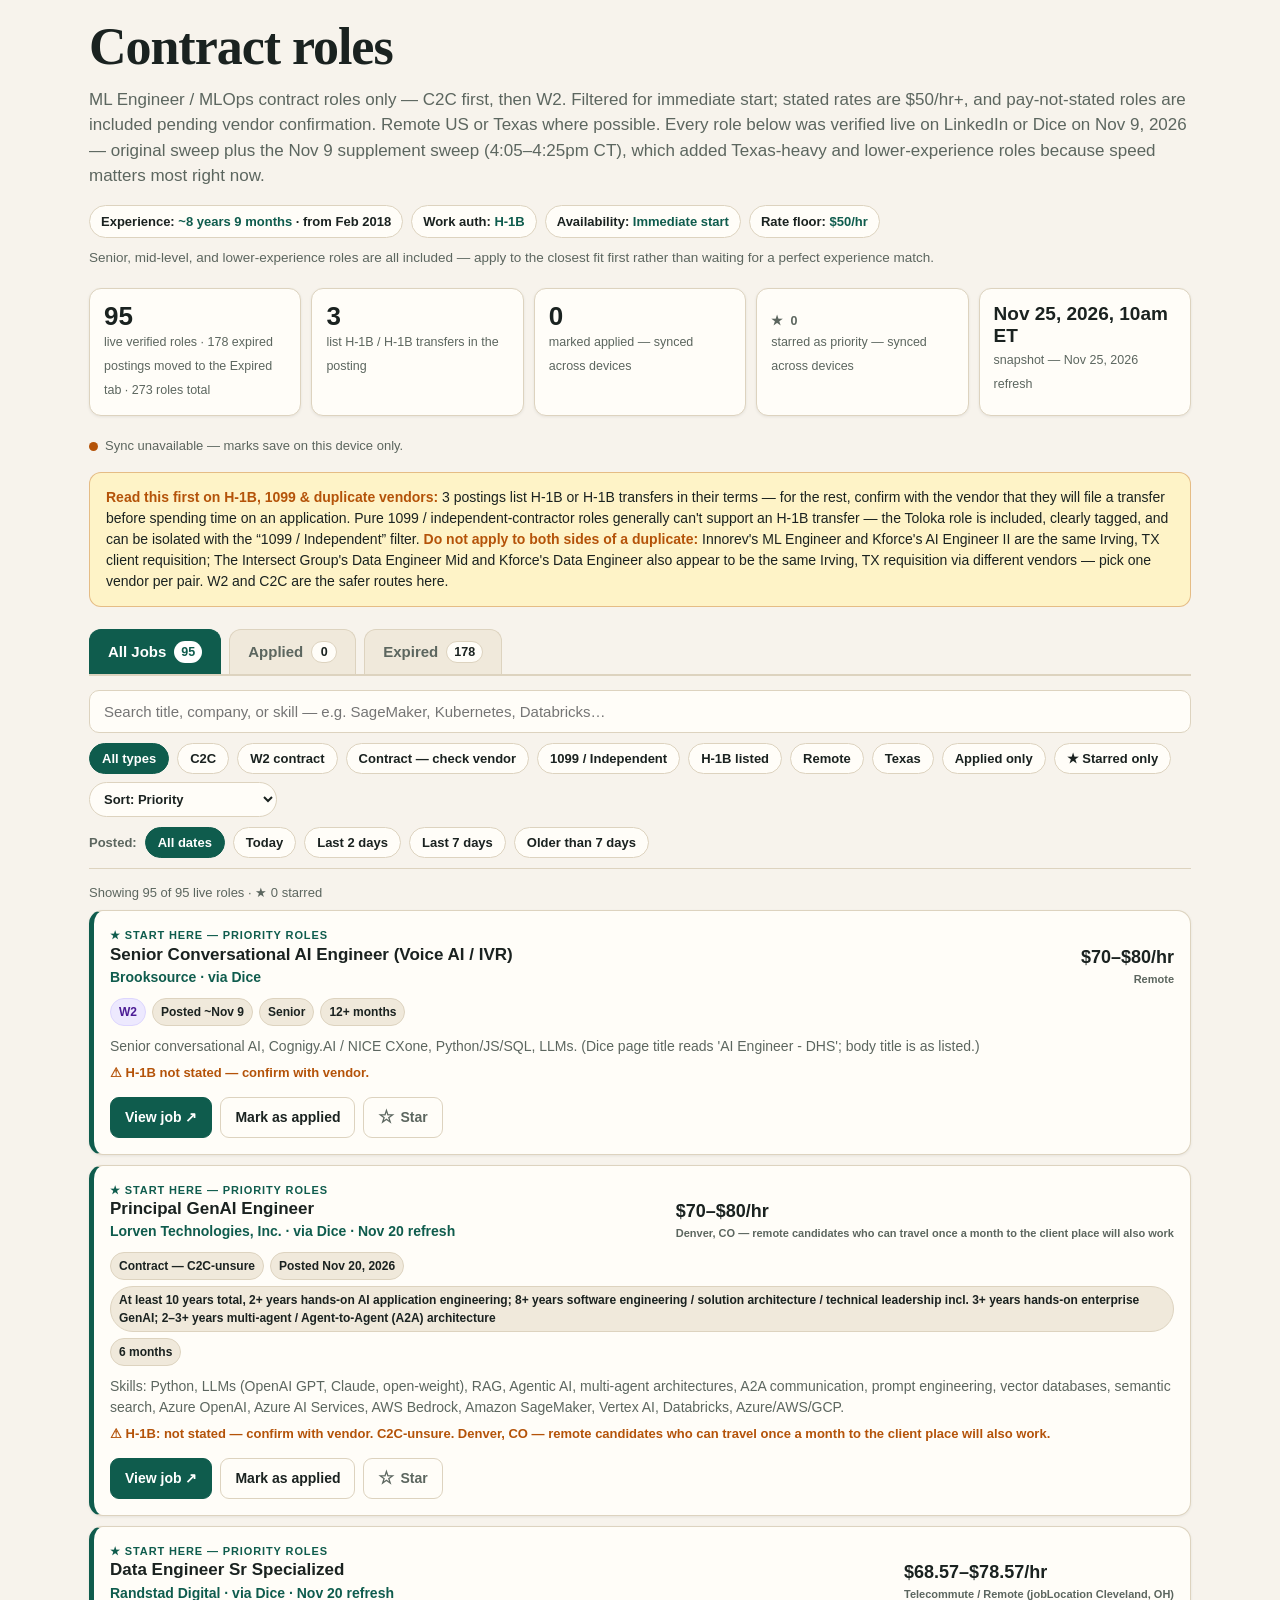
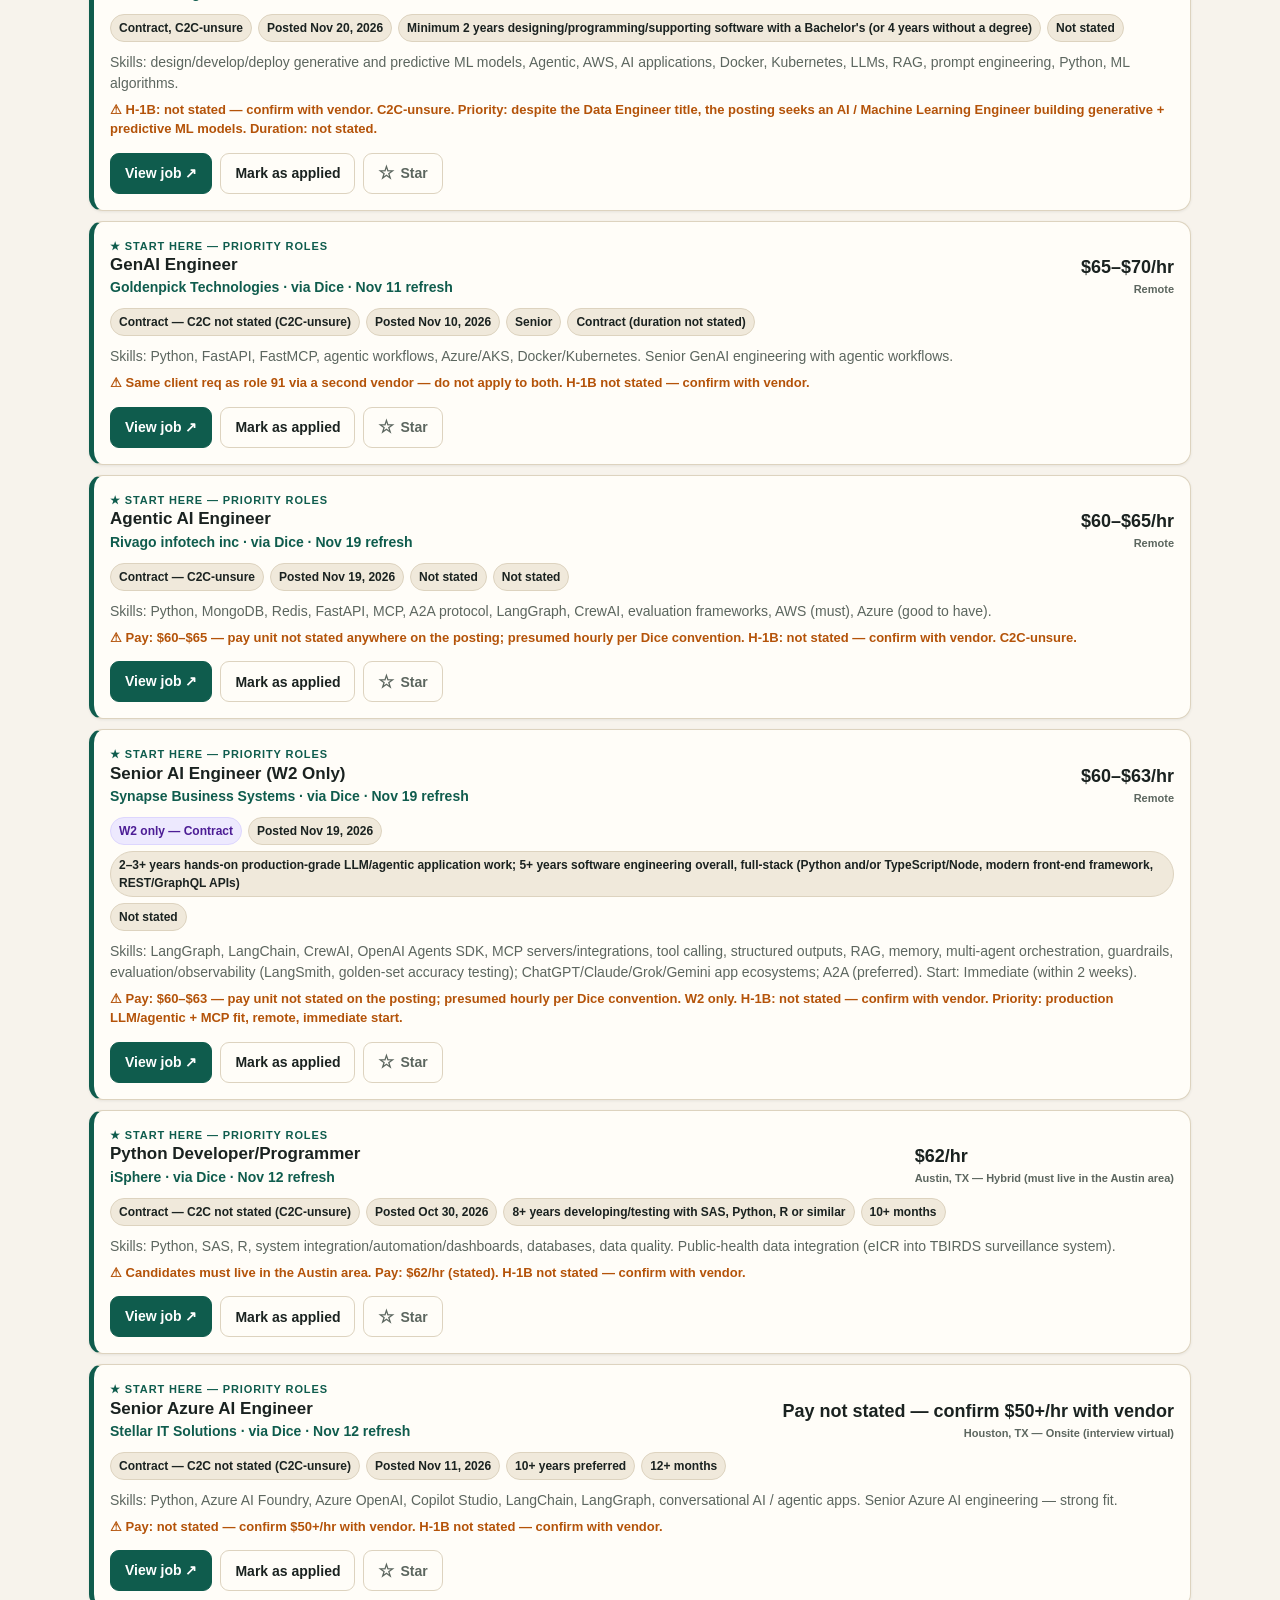
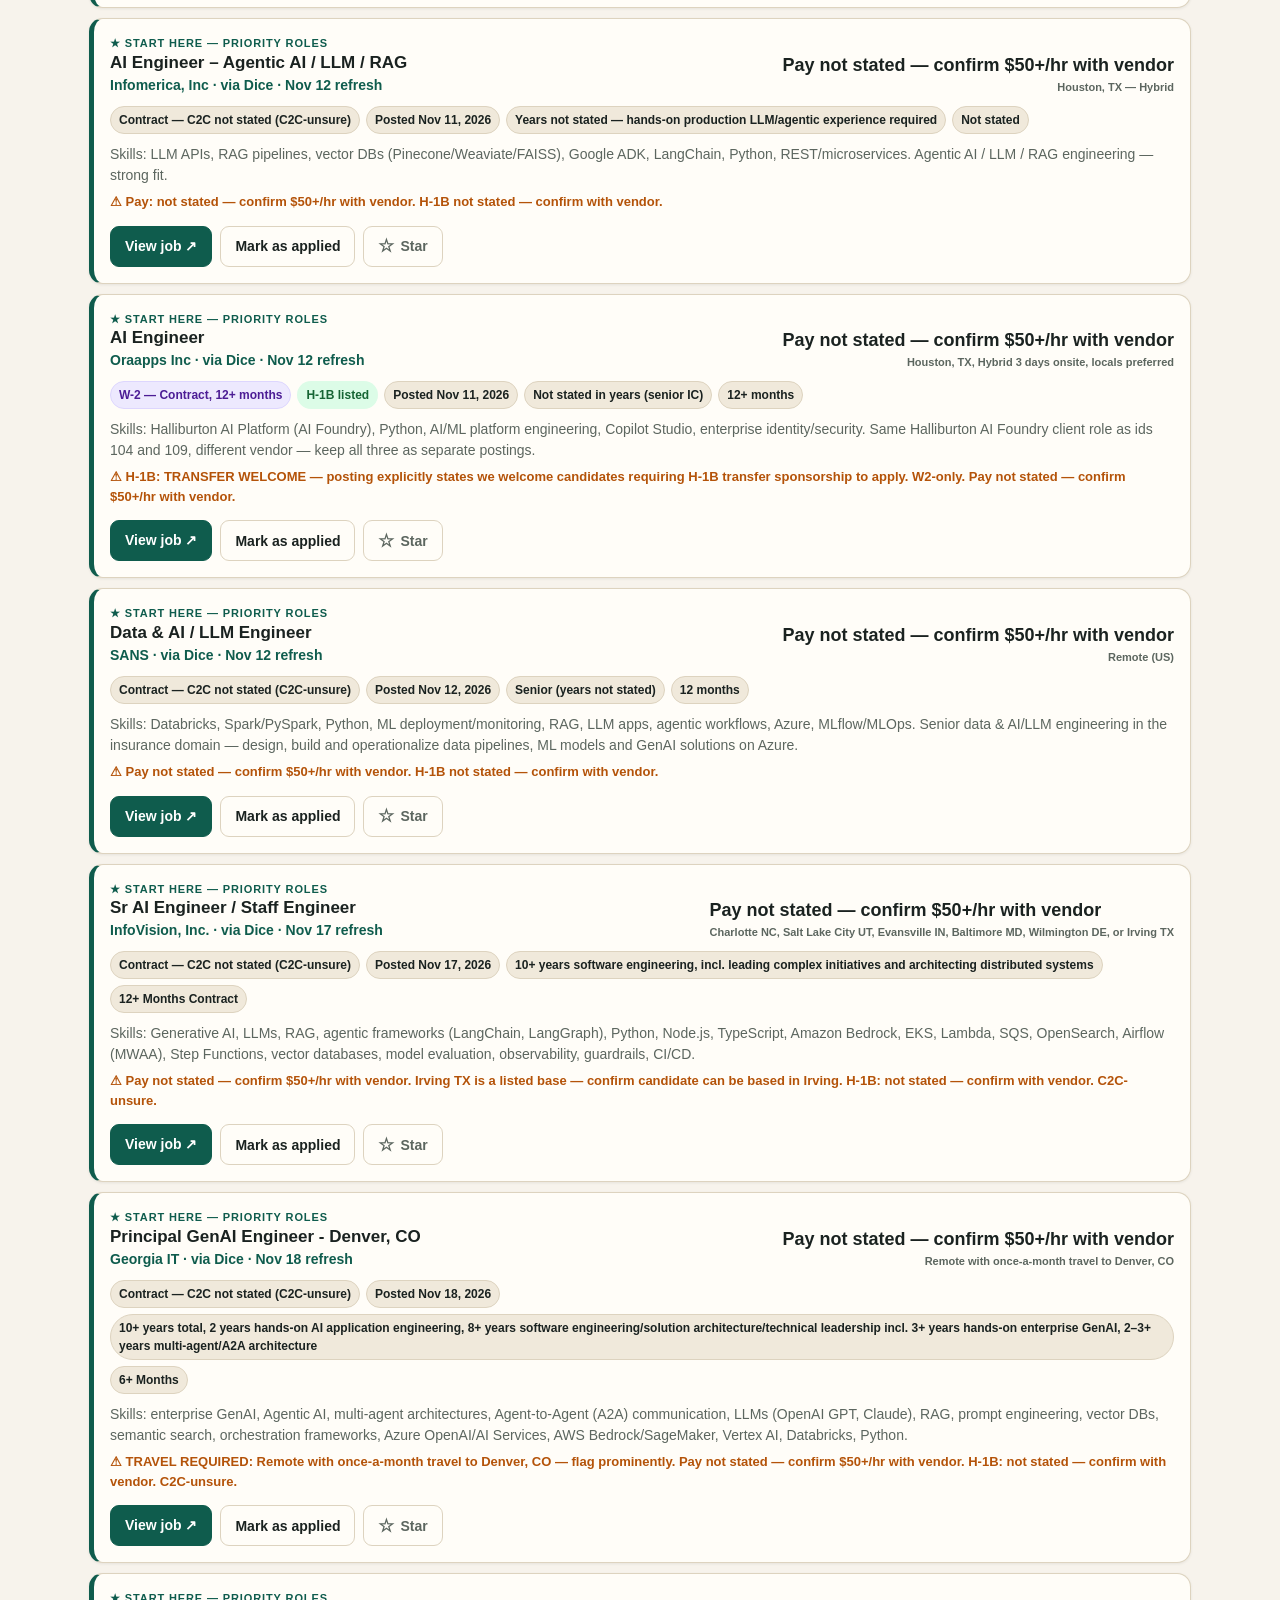
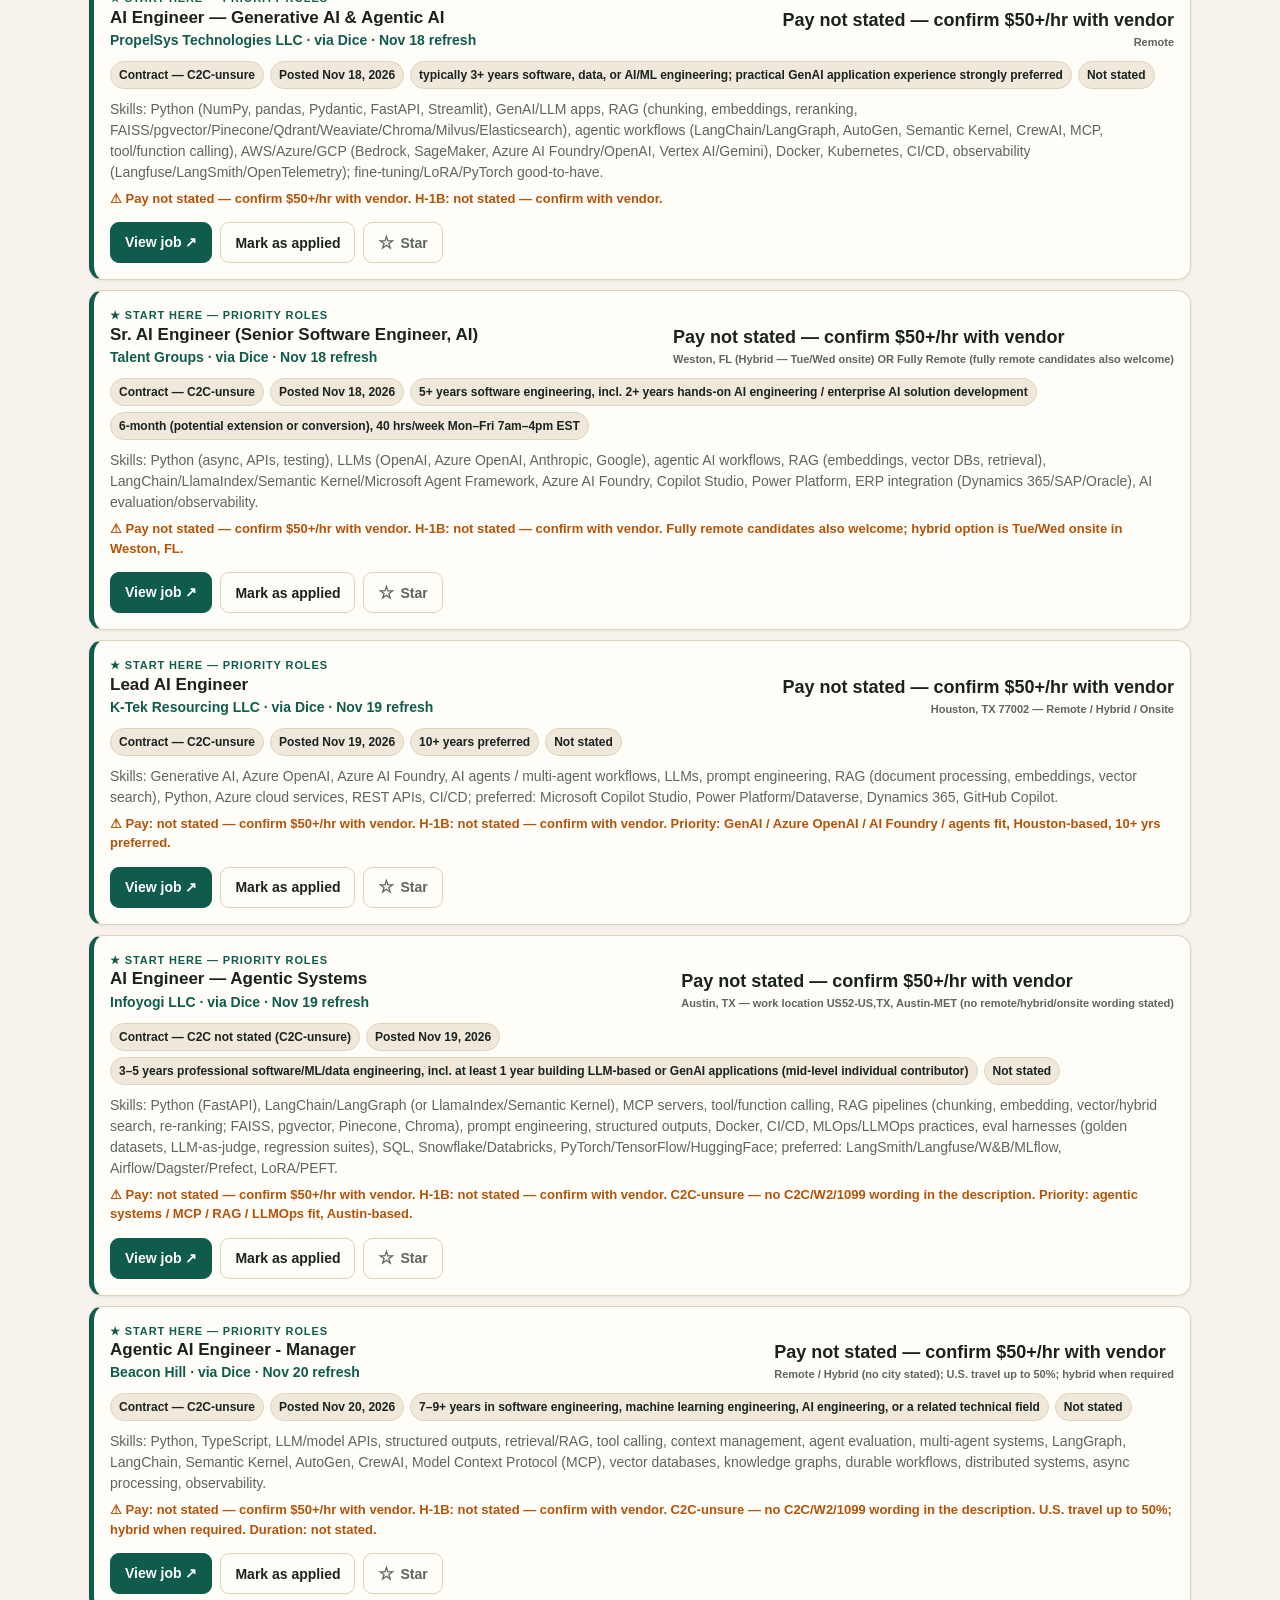
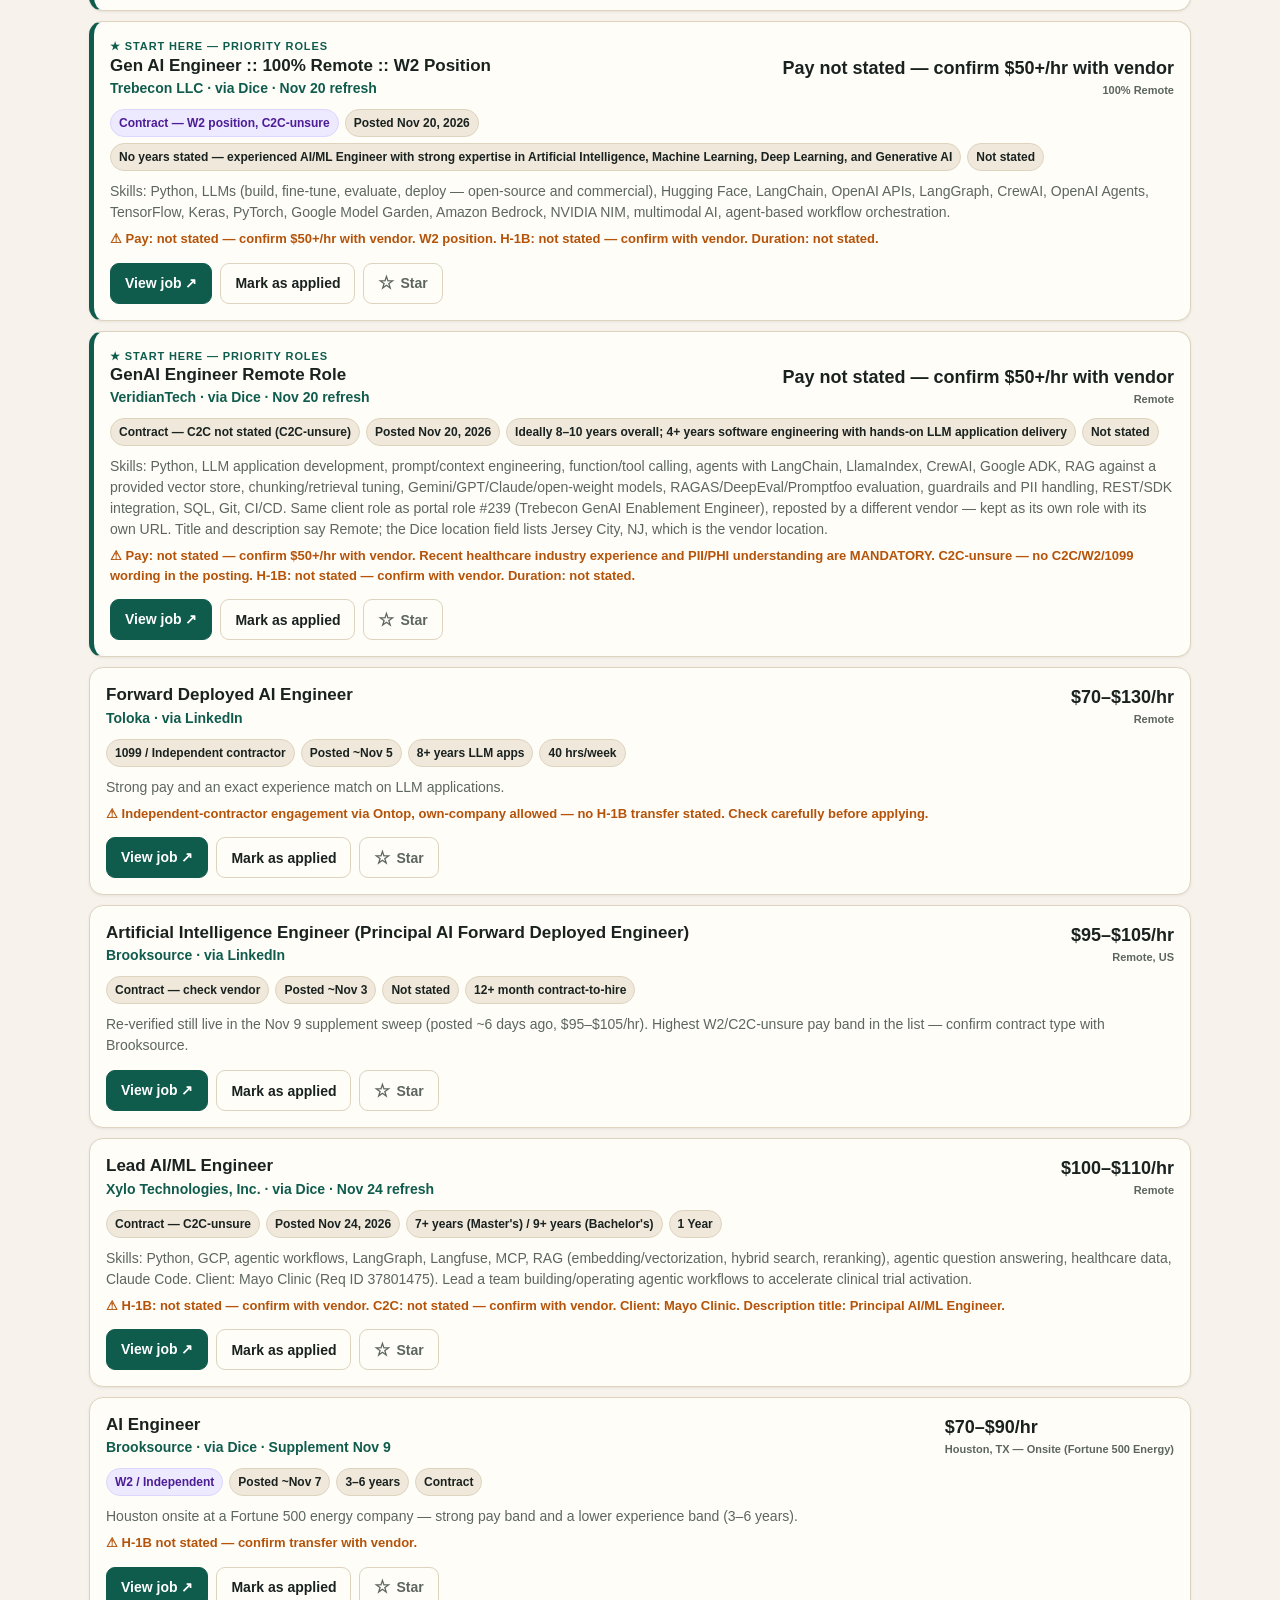
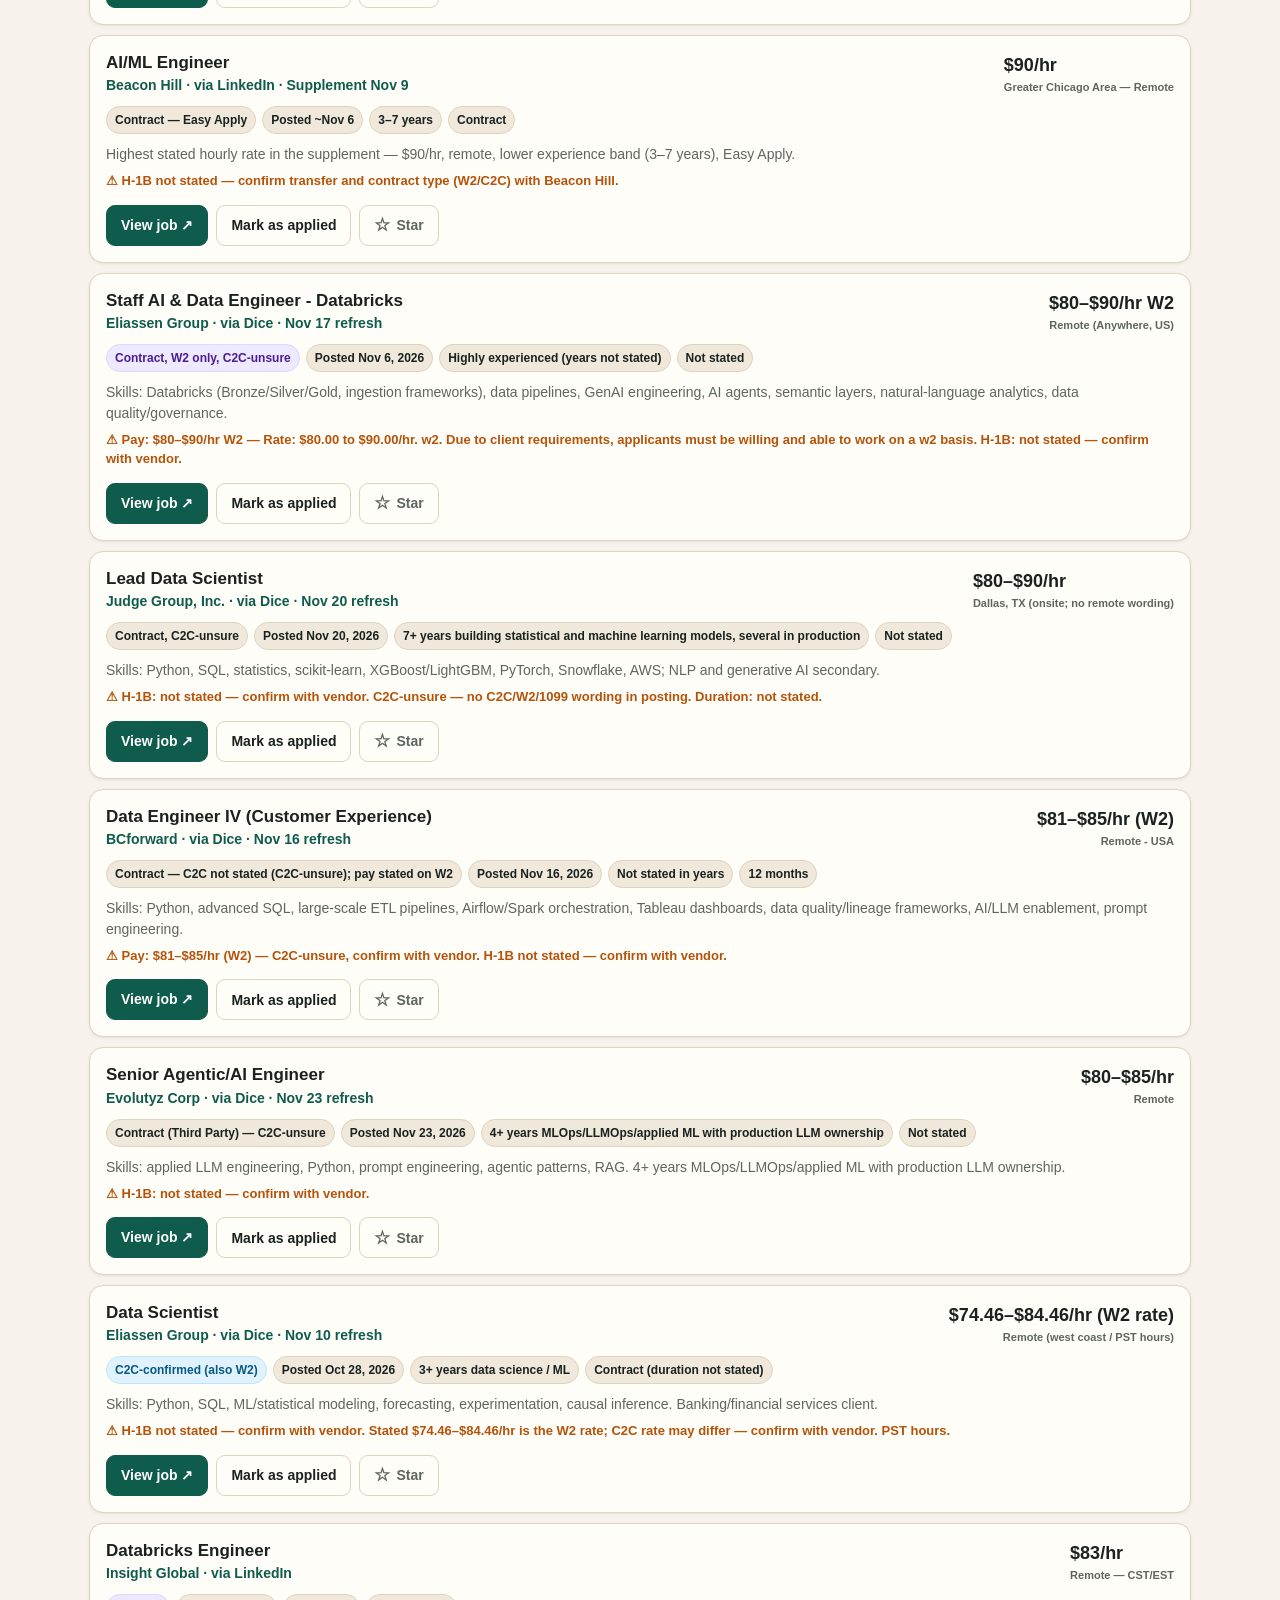
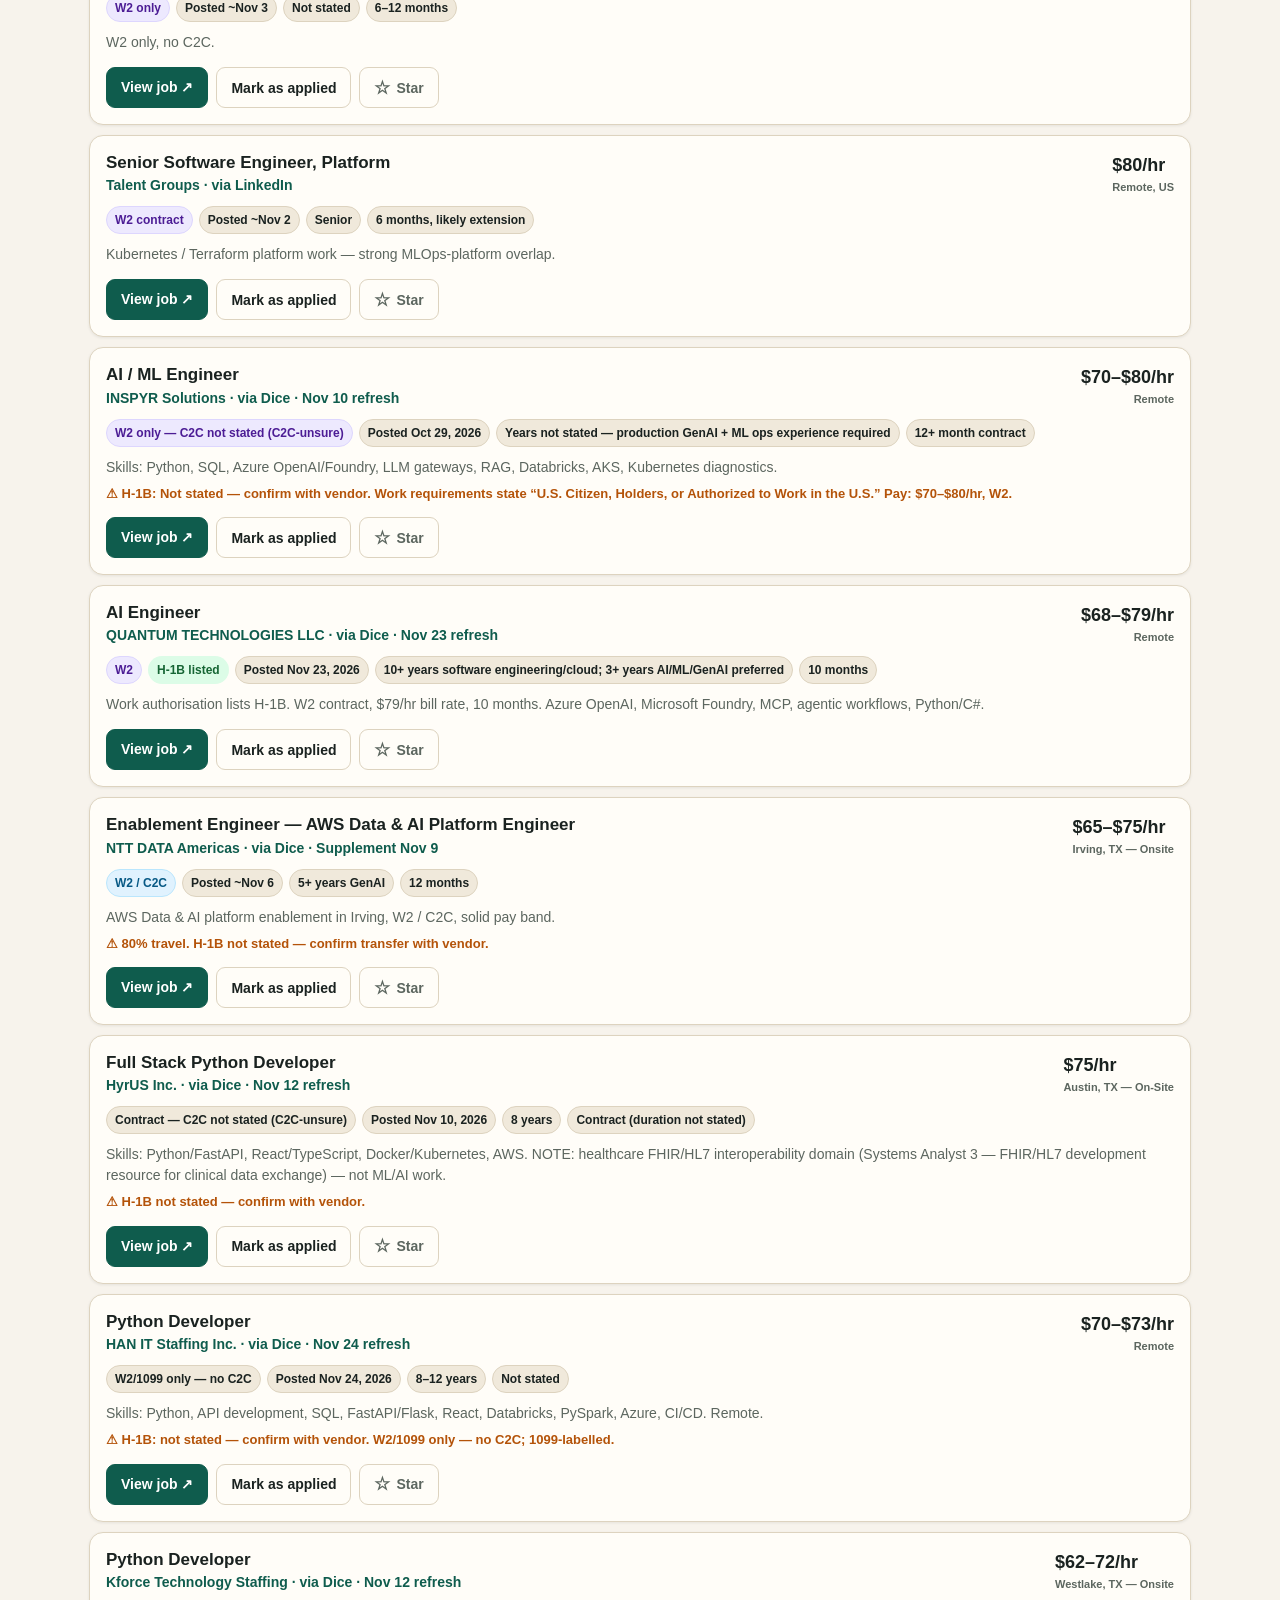
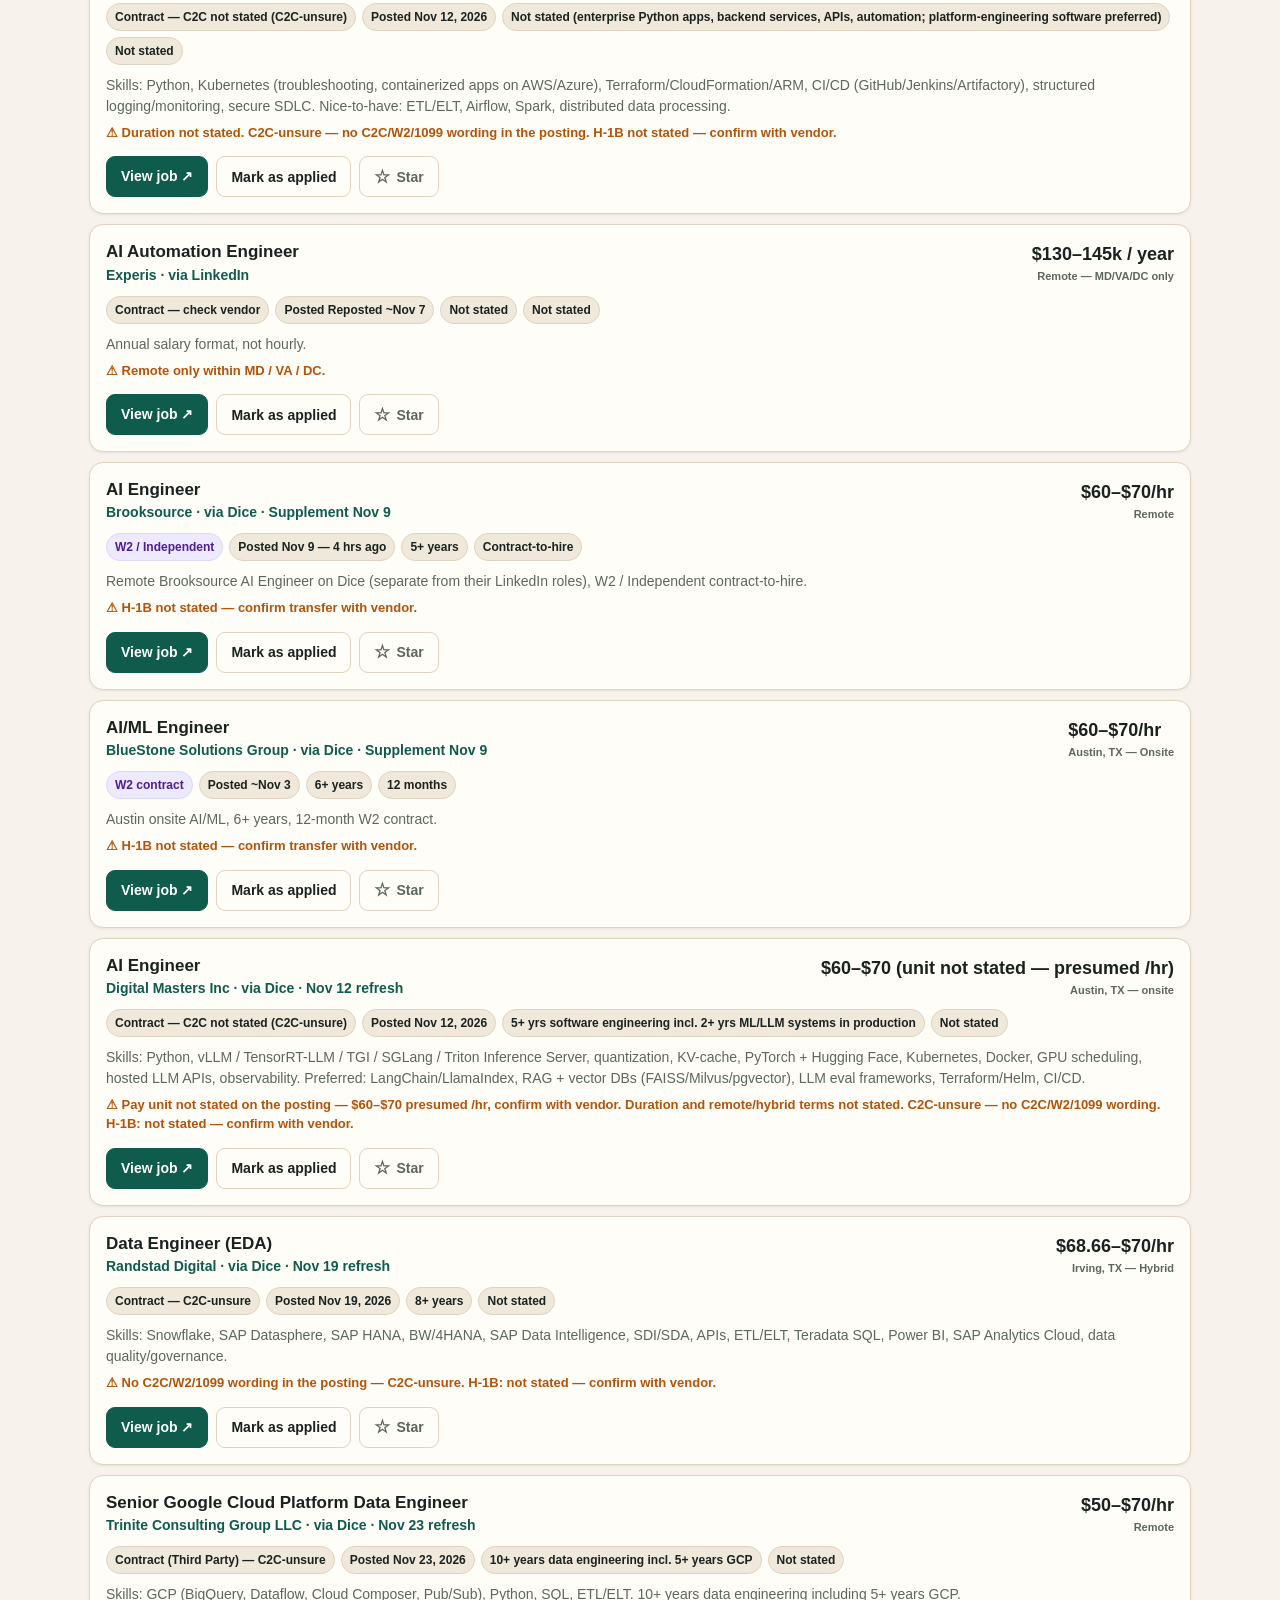
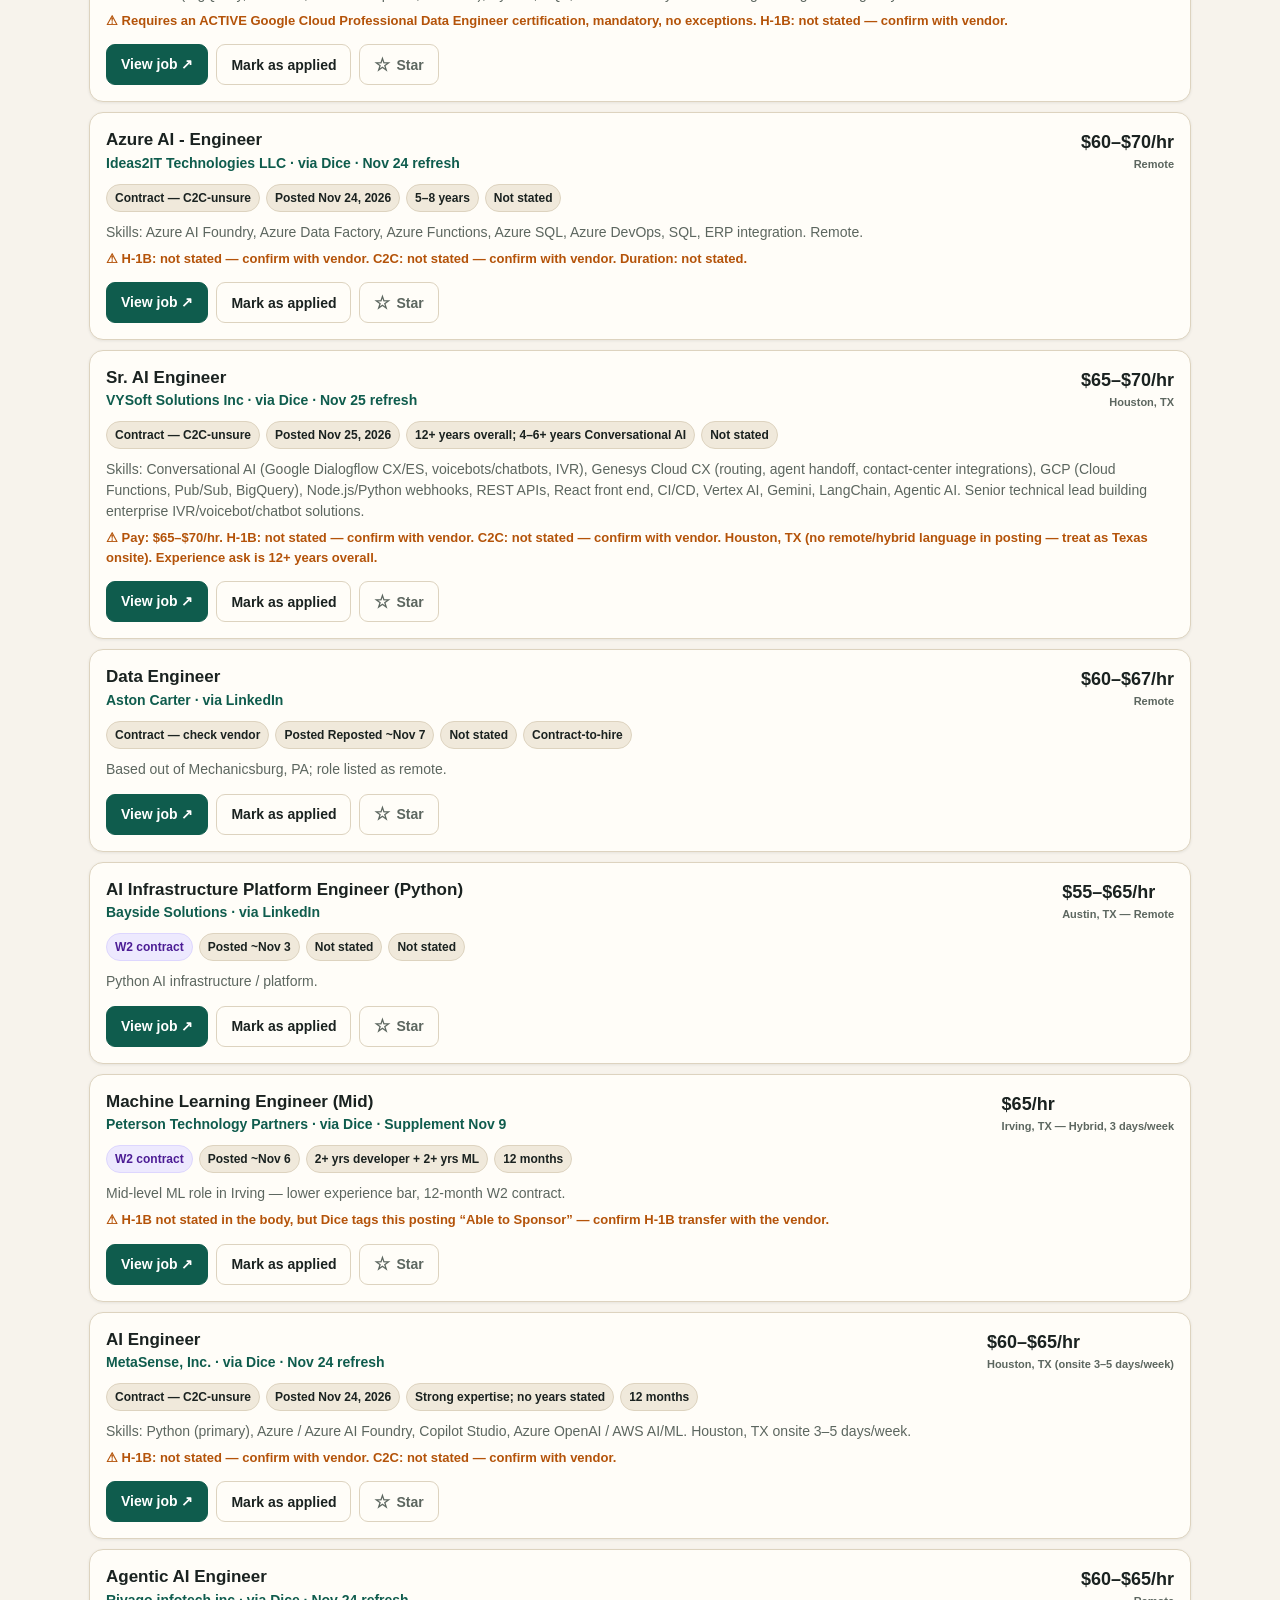
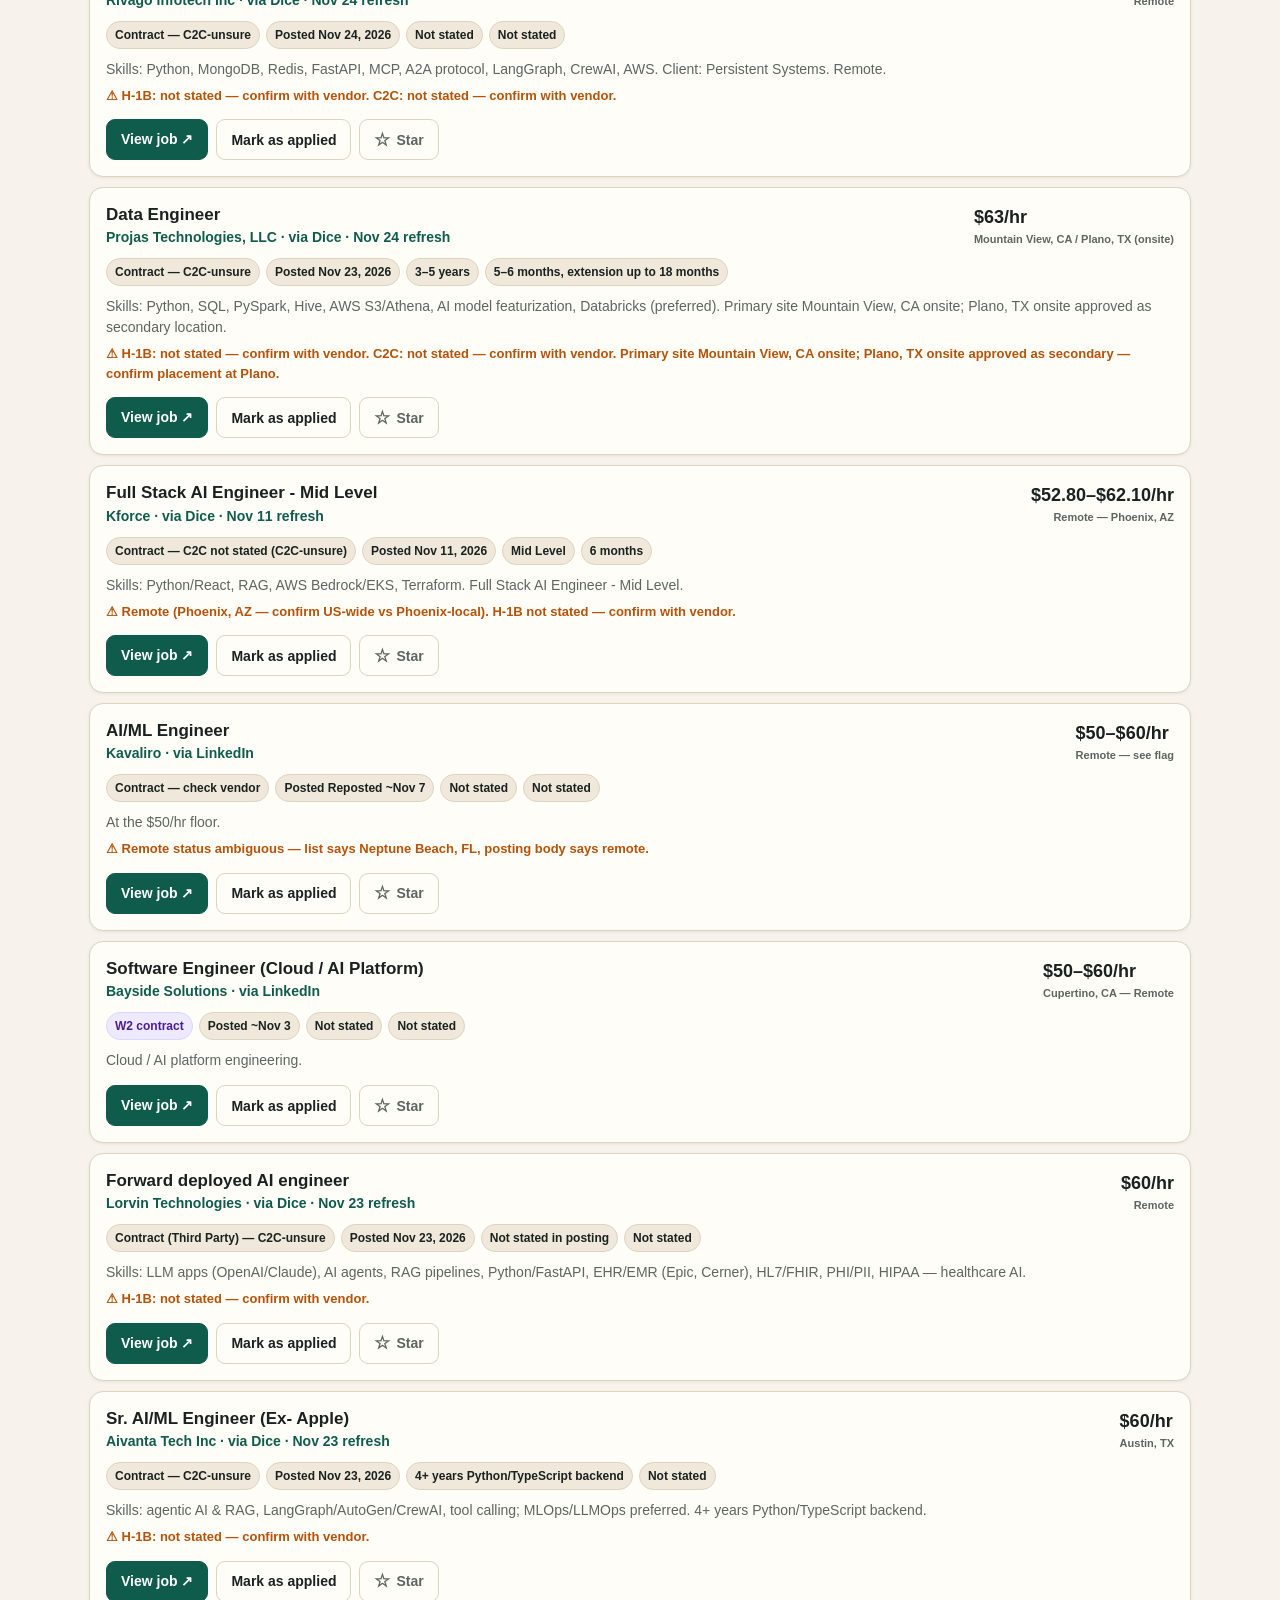
==== commit f180e0df: "Refresh Nov 25, 2026 10am ET: rebuild index.html (95 live)" ====
--- a/index.html
+++ b/index.html
@@ -109,20 +109,20 @@
     </div>
     <p style="font-size:13.5px;color:var(--muted);margin:10px 0 0">Senior, mid-level, and lower-experience roles are all included — apply to the closest fit first rather than waiting for a perfect experience match.</p>
     <div class="stats">
-      <div class="stat"><b id="statTotal">94</b><span>live verified roles · 177 expired postings moved to the Expired tab · 271 roles total</span></div>
+      <div class="stat"><b id="statTotal">95</b><span>live verified roles · 178 expired postings moved to the Expired tab · 273 roles total</span></div>
       <div class="stat"><b>3</b><span>list H-1B / H-1B transfers in the posting</span></div>
       <div class="stat"><b id="statApplied">0</b><span>marked applied — synced across devices</span></div>
       <div class="stat stat-star"><b><span aria-hidden="true">★</span> <span id="statStarred">0</span></b><span>starred as priority — synced across devices</span></div>
-      <div class="stat stat-date"><b>Nov 25, 2026, 8am ET</b><span>snapshot — Nov 25, 2026 refresh</span></div>
+      <div class="stat stat-date"><b>Nov 25, 2026, 10am ET</b><span>snapshot — Nov 25, 2026 refresh</span></div>
     </div>
     <p class="sync-status" id="syncStatus" role="status"><span class="sync-dot" aria-hidden="true"></span><span id="syncStatusText">Sync: connecting…</span></p>
     <div class="notice"><strong>Read this first on H-1B, 1099 &amp; duplicate vendors:</strong> 3 postings list H-1B or H-1B transfers in their terms — for the rest, confirm with the vendor that they will file a transfer before spending time on an application. Pure 1099 / independent-contractor roles generally can't support an H-1B transfer — the Toloka role is included, clearly tagged, and can be isolated with the “1099 / Independent” filter. <strong>Do not apply to both sides of a duplicate:</strong> Innorev's ML Engineer and Kforce's AI Engineer II are the same Irving, TX client requisition; The Intersect Group's Data Engineer Mid and Kforce's Data Engineer also appear to be the same Irving, TX requisition via different vendors — pick one vendor per pair. W2 and C2C are the safer routes here.</div>
   </header>
 
   <nav class="view-tabs" aria-label="Job views">
-    <button class="view-tab" id="tabAll" data-view="all" role="tab" aria-selected="true">All Jobs <span class="tab-count" id="tabAllCount">94</span></button>
+    <button class="view-tab" id="tabAll" data-view="all" role="tab" aria-selected="true">All Jobs <span class="tab-count" id="tabAllCount">95</span></button>
     <button class="view-tab" id="tabApplied" data-view="applied" role="tab" aria-selected="false">Applied <span class="tab-count" id="tabAppliedCount">0</span></button>
-    <button class="view-tab" id="tabExpired" data-view="expired" role="tab" aria-selected="false">Expired <span class="tab-count" id="tabExpiredCount">177</span></button>
+    <button class="view-tab" id="tabExpired" data-view="expired" role="tab" aria-selected="false">Expired <span class="tab-count" id="tabExpiredCount">178</span></button>
   </nav>
 
   <div class="controls">
@@ -166,7 +166,7 @@
 </div>
 
 <script>
-window.PORTAL_DATA = {"snapshot": "Nov 25, 2026, 8am ET", "totals": {"live":94,"expired":177,"total":271}, "jobs": [
+window.PORTAL_DATA = {"snapshot": "Nov 25, 2026, 10am ET", "totals": {"live":95,"expired":178,"total":273}, "jobs": [
 {"id":1,"priority":1,"title":"AI Engineer","company":"QUANTUM TECHNOLOGIES LLC","loc":"Remote","pay":"$80–$90/hr","payNum":90,"type":"c2c","typeLabel":"C2C","h1b":true,"posted":"~Oct 29","postedISO":"2026-10-29","exp":"5+ years","dur":"6–15 months","url":"https://www.dice.com/job-detail/552bbc43-dff8-45bf-8ea2-988f9c6149a3","src":"Dice","desc":"Work authorisation lists H-1B. Highest-paying H-1B-listed C2C role in the sweep."},
 {"id":2,"priority":1,"title":"AWS AI/ML Engineer","company":"MACHINE LEARNING TECHNOLOGIES LLC","loc":"Austin, TX — Onsite","pay":"$78/hr","payNum":78,"type":"c2c","typeLabel":"C2C","h1b":true,"posted":"~Nov 8","postedISO":"2026-11-08","exp":"4+ years","dur":"8 months + extension","url":"https://www.linkedin.com/jobs/view/4487932561/","src":"LinkedIn","desc":"Closest skill match: SageMaker, Bedrock, EKS, Terraform, MLflow. Work auth lists H-1B."},
 {"id":3,"priority":1,"title":"AI Engineer — second posting","company":"QUANTUM TECHNOLOGIES LLC","loc":"Remote","pay":"$60–$65/hr","payNum":65,"type":"c2c","typeLabel":"C2C","h1b":true,"posted":"~Nov 7","postedISO":"2026-11-07","exp":"See flag","dur":"10 months","url":"https://www.dice.com/job-detail/580f6f56-983e-4904-b621-9505b9cf9ee1","src":"Dice","desc":"Work authorisation lists H-1B.","flag":"Asks 10+ years total — above the ~8 years 9 months target, worth a vendor check given the H-1B listing."},
@@ -437,8 +437,10 @@
 {"id":268,"title":"Agentic AI Engineer","company":"Rivago infotech inc","loc":"Remote","pay":"$60–$65/hr","payNum":65,"type":"unsure","typeLabel":"Contract — C2C-unsure","h1b":false,"posted":"Nov 24, 2026","postedISO":"2026-11-24","exp":"Not stated","dur":"Not stated","url":"https://www.dice.com/job-detail/73fccc56-5100-4a75-b687-8744bf8bbf23","src":"Dice · Nov 24 refresh","desc":"Skills: Python, MongoDB, Redis, FastAPI, MCP, A2A protocol, LangGraph, CrewAI, AWS. Client: Persistent Systems. Remote.","flag":"H-1B: not stated — confirm with vendor. C2C: not stated — confirm with vendor."},
 {"id":269,"title":"AWS GenAI & Machine Learning Engineer","company":"Aptino","loc":"Malvern, PA / Charlotte, NC / Dallas, TX (hybrid 3 days/week)","pay":"Pay not stated — confirm $50+/hr with vendor","payNum":0,"type":"unsure","typeLabel":"Contract — C2C-unsure","h1b":false,"posted":"Nov 24, 2026","postedISO":"2026-11-24","exp":"10+ years","dur":"Not stated","url":"https://www.dice.com/job-detail/482ffa81-6de3-4509-ab3b-6b6103d1a297","src":"Dice · Nov 24 refresh","desc":"Skills: AWS Bedrock, Bedrock Agents, SageMaker, Glue, EMR, Step Functions, RAG, LLM applications, Python, PySpark, SQL, LangChain/LangGraph (preferred), Terraform, CI/CD. Locations: Malvern, PA / Charlotte, NC / Dallas, TX (hybrid 3 days/week).","flag":"Pay: not stated — confirm $50+/hr with vendor. H-1B: not stated — confirm with vendor. C2C: not stated — confirm with vendor. Locations Malvern, PA / Charlotte, NC / Dallas, TX (hybrid 3 days/week) — confirm placement at Dallas, TX."},
 {"id":270,"title":"Lead AI/ML Engineer","company":"Xylo Technologies, Inc.","loc":"Remote","pay":"$100–$110/hr","payNum":100,"type":"unsure","typeLabel":"Contract — C2C-unsure","h1b":false,"posted":"Nov 24, 2026","postedISO":"2026-11-24","exp":"7+ years (Master's) / 9+ years (Bachelor's)","dur":"1 Year","url":"https://www.dice.com/job-detail/3479752b-f452-4e99-a80e-af4f1965600e","src":"Dice · Nov 24 refresh","desc":"Skills: Python, GCP, agentic workflows, LangGraph, Langfuse, MCP, RAG (embedding/vectorization, hybrid search, reranking), agentic question answering, healthcare data, Claude Code. Client: Mayo Clinic (Req ID 37801475). Lead a team building/operating agentic workflows to accelerate clinical trial activation.","flag":"H-1B: not stated — confirm with vendor. C2C: not stated — confirm with vendor. Client: Mayo Clinic. Description title: Principal AI/ML Engineer."},
-{"company":"VGAI Solutions Inc","desc":"Skills: GenAI production development, Python, MCP (Model Context Protocol), agentic orchestration (Semantic Kernel, LangChain/LangGraph, Copilot Studio, OpenAI/Anthropic tool-calling), RAG, vector DBs (Pinecone, FAISS, Weaviate, Chroma), LLM evaluation, prompt engineering, Azure/AWS/GCP, CI/CD, REST APIs. Technical lead building agentic solutions; airline/transportation experience a plus.","dur":"Not stated","exp":"5–12 years","flag":"Pay: not stated — confirm $50+/hr with vendor. H-1B: not stated — confirm with vendor. C2C: not stated — confirm with vendor. Hybrid Dallas, TX — onsite Tue–Thu, remote Mon/Fri. Interview: 1 round, in person.","h1b":false,"id":271,"loc":"Dallas, TX (Hybrid: onsite Tue–Thu, remote Mon/Fri)","pay":"Pay not stated — confirm $50+/hr with vendor","payNum":0,"posted":"Nov 24, 2026","postedISO":"2026-11-24","src":"Dice · Nov 25 refresh","title":"Senior AI Engineer / Technical Lead (Agentic AI)","type":"unsure","typeLabel":"Contract — C2C-unsure","url":"https://www.dice.com/job-detail/c27b6849-ecfd-4f7b-94bd-c274e8141b69"}
-], "expired": {"1":"Nov 12, 2026, 7:08am CT","2":"Nov 18, 2026, 1:00pm CT","3":"Nov 10, 2026, 2:08pm CT","4":"Nov 17, 2026, 1:13pm CT","6":"Nov 18, 2026, 11:05am CT","7":"Nov 10, 2026, 2:08pm CT","8":"Nov 10, 2026, 2:08pm CT","9":"Nov 16, 2026, 9:00am CT","14":"Nov 16, 2026, 11:10am CT","15":"Nov 20, 2026, 5:02pm CT","17":"Nov 11, 2026, 3:02pm CT","19":"Nov 11, 2026, 3:03pm CT","20":"Nov 10, 2026, 2:08pm CT","21":"Nov 19, 2026, 11:01am CT","22":"Nov 11, 2026, 3:04pm CT","23":"Nov 16, 2026, 11:02am CT","27":"Nov 11, 2026, 11:05am CT","28":"Nov 11, 2026, 1:05pm CT","30":"Nov 13, 2026, 11:01am CT","31":"Nov 13, 2026, 9:03am CT","33":"Nov 10, 2026, 2:08pm CT","34":"Nov 11, 2026, 5:06pm CT","36":"Nov 10, 2026, 2:08pm CT","37":"Nov 10, 2026, 2:08pm CT","38":"Nov 10, 2026, 2:08pm CT","40":"Nov 10, 2026, 2:08pm CT","43":"Nov 18, 2026, 9:09am CT","44":"Nov 23, 2026, 9:06am CT","45":"Nov 16, 2026, 11:03am CT","49":"Nov 11, 2026, 3:08pm CT","50":"Nov 19, 2026, 11:03am CT","52":"Nov 18, 2026, 7:08am CT","53":"Nov 19, 2026, 11:17am CT","55":"Nov 10, 2026, 2:08pm CT","56":"Nov 10, 2026, 2:08pm CT","58":"Nov 19, 2026, 11:03am CT","59":"Nov 10, 2026, 2:08pm CT","60":"Nov 12, 2026, 11:11am CT","61":"Nov 10, 2026, 2:08pm CT","62":"Nov 10, 2026, 2:08pm CT","63":"Nov 10, 2026, 2:08pm CT","64":"Nov 10, 2026, 2:08pm CT","65":"Nov 10, 2026, 2:08pm CT","67":"Nov 13, 2026, 1:02pm CT","68":"Nov 10, 2026, 2:08pm CT","69":"Nov 10, 2026, 2:08pm CT","70":"Nov 12, 2026, 11:11am CT","72":"Nov 12, 2026, 9:09am CT","73":"Nov 11, 2026, 11:05am CT","74":"Nov 11, 2026, 11:05am CT","75":"Nov 11, 2026, 11:05am CT","76":"Nov 11, 2026, 11:05am CT","77":"Nov 11, 2026, 11:05am CT","78":"Nov 11, 2026, 11:05am CT","79":"Nov 11, 2026, 11:05am CT","81":"Nov 17, 2026, 3:08pm CT","84":"Nov 19, 2026, 5:05pm CT","85":"Nov 13, 2026, 3:03pm CT","86":"Nov 18, 2026, 9:11am CT","88":"Nov 12, 2026, 9:09am CT","89":"Nov 12, 2026, 1:09pm CT","91":"Nov 13, 2026, 1:03pm CT","92":"Nov 12, 2026, 5:12pm CT","95":"Nov 12, 2026, 11:11am CT","98":"Nov 13, 2026, 11:04am CT","99":"Nov 13, 2026, 11:04am CT","100":"Nov 13, 2026, 11:04am CT","101":"Nov 13, 2026, 9:05am CT","102":"Nov 17, 2026, 7:10am CT","103":"Nov 23, 2026, 3:04pm CT","104":"Nov 18, 2026, 5:12pm CT","105":"Nov 23, 2026, 3:04pm CT","107":"Nov 13, 2026, 11:04am CT","108":"Nov 16, 2026, 11:07am CT","110":"Nov 16, 2026, 11:07am CT","112":"Nov 12, 2026, 11:11am CT","113":"Nov 16, 2026, 3:08pm CT","114":"Nov 13, 2026, 9:06am CT","115":"Nov 16, 2026, 1:08pm CT","117":"Nov 19, 2026, 5:06pm CT","118":"Nov 12, 2026, 3:09pm CT","120":"Nov 20, 2026, 1:07pm CT","123":"Nov 17, 2026, 11:08am CT","124":"Nov 16, 2026, 1:08pm CT","125":"Nov 13, 2026, 5:06pm CT","126":"Nov 18, 2026, 9:13am CT","129":"Nov 17, 2026, 5:11pm CT","131":"Nov 23, 2026, 3:04pm CT","132":"Nov 16, 2026, 11:08am CT","134":"Nov 16, 2026, 9:08am CT","135":"Nov 20, 2026, 9:07am CT","136":"Nov 16, 2026, 9:08am CT","137":"Nov 16, 2026, 9:08am CT","138":"Nov 16, 2026, 11:08am CT","139":"Nov 17, 2026, 7:12am CT","140":"Nov 16, 2026, 9:08am CT","141":"Nov 18, 2026, 11:10am CT","143":"Nov 16, 2026, 11:08am CT","145":"Nov 18, 2026, 5:12pm CT","146":"Nov 20, 2026, 9:07am CT","148":"Nov 18, 2026, 1:05pm CT","149":"Nov 16, 2026, 3:10pm CT","150":"Nov 16, 2026, 11:08am CT","153":"Nov 16, 2026, 5:09pm CT","154":"Nov 18, 2026, 1:05pm CT","155":"Nov 17, 2026, 9:10am CT","158":"Nov 17, 2026, 9:10am CT","159":"Nov 17, 2026, 1:09pm CT","160":"Nov 16, 2026, 5:10pm CT","162":"Nov 19, 2026, 7:08am CT","164":"Nov 18, 2026, 5:13pm CT","166":"Nov 19, 2026, 7:08am CT","167":"Nov 18, 2026, 9:14am CT","168":"Nov 18, 2026, 9:14am CT","169":"Nov 19, 2026, 5:07pm CT","170":"Nov 18, 2026, 9:14am CT","171":"Nov 23, 2026, 11:05am CT","172":"Nov 20, 2026, 9:08am CT","173":"Nov 19, 2026, 11:05am CT","175":"Nov 18, 2026, 11:11am CT","178":"Nov 17, 2026, 1:10pm CT","179":"Nov 18, 2026, 9:15am CT","180":"Nov 17, 2026, 5:13pm CT","183":"Nov 17, 2026, 3:13pm CT","184":"Nov 18, 2026, 5:13pm CT","185":"Nov 18, 2026, 5:13pm CT","187":"Nov 19, 2026, 3:06pm CT","190":"Nov 19, 2026, 3:06pm CT","191":"Nov 18, 2026, 9:15am CT","192":"Nov 21, 2026, 9:05am CT","193":"Nov 19, 2026, 9:07am CT","194":"Nov 23, 2026, 11:06am CT","195":"Nov 18, 2026, 5:13pm CT","196":"Nov 19, 2026, 3:06pm CT","197":"Nov 18, 2026, 5:13pm CT","198":"Nov 18, 2026, 3:05pm CT","199":"Nov 23, 2026, 9:09am CT","202":"Nov 19, 2026, 7:08am CT","204":"Nov 19, 2026, 11:06am CT","206":"Nov 19, 2026, 5:07pm CT","207":"Nov 19, 2026, 9:07am CT","210":"Nov 20, 2026, 9:08am CT","211":"Nov 23, 2026, 1:06pm CT","212":"Nov 20, 2026, 9:08am CT","213":"Nov 19, 2026, 1:08pm CT","215":"Nov 19, 2026, 1:08pm CT","217":"Nov 20, 2026, 5:07pm CT","220":"Nov 19, 2026, 5:07pm CT","223":"Nov 20, 2026, 5:07pm CT","228":"Nov 23, 2026, 1:06pm CT","230":"Nov 20, 2026, 3:06pm CT","232":"Nov 20, 2026, 3:07pm CT","234":"Nov 23, 2026, 11:06am CT","244":"Nov 23, 2026, 11:07am CT","248":"Nov 23, 2026, 3:06pm CT","83":"Nov 23, 2026, 5:04pm CT","128":"Nov 23, 2026, 5:05pm CT","238":"Nov 23, 2026, 5:06pm CT","239":"Nov 23, 2026, 5:06pm CT","5":"Nov 24, 2026, 7:02am CT","106":"Nov 24, 2026, 9:07am CT","233":"Nov 24, 2026, 9:09am CT","242":"Nov 24, 2026, 9:10am CT","247":"Nov 24, 2026, 9:10am CT","249":"Nov 24, 2026, 9:10am CT","201":"Nov 24, 2026, 11:06am CT","203":"Nov 24, 2026, 11:06am CT","221":"Nov 24, 2026, 11:06am CT","235":"Nov 24, 2026, 11:06am CT","176":"Nov 24, 2026, 1:06pm CT","254":"Nov 24, 2026, 1:07pm CT","57":"Nov 24, 2026, 3:03pm CT","224":"Nov 24, 2026, 3:06pm CT","260":"Nov 24, 2026, 3:07pm CT","243":"Nov 24, 2026, 5:10pm CT","144":"Nov 25, 2026, 7:09am CT","163":"Nov 25, 2026, 7:09am CT"}};
+{"company":"VGAI Solutions Inc","desc":"Skills: GenAI production development, Python, MCP (Model Context Protocol), agentic orchestration (Semantic Kernel, LangChain/LangGraph, Copilot Studio, OpenAI/Anthropic tool-calling), RAG, vector DBs (Pinecone, FAISS, Weaviate, Chroma), LLM evaluation, prompt engineering, Azure/AWS/GCP, CI/CD, REST APIs. Technical lead building agentic solutions; airline/transportation experience a plus.","dur":"Not stated","exp":"5–12 years","flag":"Pay: not stated — confirm $50+/hr with vendor. H-1B: not stated — confirm with vendor. C2C: not stated — confirm with vendor. Hybrid Dallas, TX — onsite Tue–Thu, remote Mon/Fri. Interview: 1 round, in person.","h1b":false,"id":271,"loc":"Dallas, TX (Hybrid: onsite Tue–Thu, remote Mon/Fri)","pay":"Pay not stated — confirm $50+/hr with vendor","payNum":0,"posted":"Nov 24, 2026","postedISO":"2026-11-24","src":"Dice · Nov 25 refresh","title":"Senior AI Engineer / Technical Lead (Agentic AI)","type":"unsure","typeLabel":"Contract — C2C-unsure","url":"https://www.dice.com/job-detail/c27b6849-ecfd-4f7b-94bd-c274e8141b69"},
+{"company":"VYSoft Solutions Inc","desc":"Skills: Conversational AI (Google Dialogflow CX/ES, voicebots/chatbots, IVR), Genesys Cloud CX (routing, agent handoff, contact-center integrations), GCP (Cloud Functions, Pub/Sub, BigQuery), Node.js/Python webhooks, REST APIs, React front end, CI/CD, Vertex AI, Gemini, LangChain, Agentic AI. Senior technical lead building enterprise IVR/voicebot/chatbot solutions.","dur":"Not stated","exp":"12+ years overall; 4–6+ years Conversational AI","flag":"Pay: $65–$70/hr. H-1B: not stated — confirm with vendor. C2C: not stated — confirm with vendor. Houston, TX (no remote/hybrid language in posting — treat as Texas onsite). Experience ask is 12+ years overall.","h1b":false,"id":272,"loc":"Houston, TX","pay":"$65–$70/hr","payNum":70,"posted":"Nov 25, 2026","postedISO":"2026-11-25","src":"Dice · Nov 25 refresh","title":"Sr. AI Engineer","type":"unsure","typeLabel":"Contract — C2C-unsure","url":"https://www.dice.com/job-detail/2b144fef-02fb-430e-a71f-adc9a0a6f2b6"},
+{"company":"JC CORPORATIONS","desc":"Skills: Agentic AI applications and autonomous AI agents, Python, Node.js, AWS cloud services, LLMs and API integration, backend applications and services, intelligent AI workflows and automation. Independent delivery with minimal supervision.","dur":"Not stated","exp":"10+ years (Agentic AI)","flag":"Pay: $50–$60/hr (at the $50/hr floor). H-1B: not stated — confirm with vendor. C2C: not stated — confirm with vendor. Austin, TX (no remote/hybrid language in posting — treat as Texas onsite). Experience ask is 10+ years in Agentic AI.","h1b":false,"id":273,"loc":"Austin, TX","pay":"$50–$60/hr","payNum":60,"posted":"Nov 25, 2026","postedISO":"2026-11-25","src":"Dice · Nov 25 refresh","title":"AI Engineer","type":"unsure","typeLabel":"Contract — C2C-unsure","url":"https://www.dice.com/job-detail/e7419fe2-8581-4be3-b414-0221ac5910a5"}
+], "expired": {"1":"Nov 12, 2026, 7:08am CT","2":"Nov 18, 2026, 1:00pm CT","3":"Nov 10, 2026, 2:08pm CT","4":"Nov 17, 2026, 1:13pm CT","6":"Nov 18, 2026, 11:05am CT","7":"Nov 10, 2026, 2:08pm CT","8":"Nov 10, 2026, 2:08pm CT","9":"Nov 16, 2026, 9:00am CT","14":"Nov 16, 2026, 11:10am CT","15":"Nov 20, 2026, 5:02pm CT","17":"Nov 11, 2026, 3:02pm CT","19":"Nov 11, 2026, 3:03pm CT","20":"Nov 10, 2026, 2:08pm CT","21":"Nov 19, 2026, 11:01am CT","22":"Nov 11, 2026, 3:04pm CT","23":"Nov 16, 2026, 11:02am CT","27":"Nov 11, 2026, 11:05am CT","28":"Nov 11, 2026, 1:05pm CT","30":"Nov 13, 2026, 11:01am CT","31":"Nov 13, 2026, 9:03am CT","33":"Nov 10, 2026, 2:08pm CT","34":"Nov 11, 2026, 5:06pm CT","36":"Nov 10, 2026, 2:08pm CT","37":"Nov 10, 2026, 2:08pm CT","38":"Nov 10, 2026, 2:08pm CT","40":"Nov 10, 2026, 2:08pm CT","43":"Nov 18, 2026, 9:09am CT","44":"Nov 23, 2026, 9:06am CT","45":"Nov 16, 2026, 11:03am CT","49":"Nov 11, 2026, 3:08pm CT","50":"Nov 19, 2026, 11:03am CT","52":"Nov 18, 2026, 7:08am CT","53":"Nov 19, 2026, 11:17am CT","55":"Nov 10, 2026, 2:08pm CT","56":"Nov 10, 2026, 2:08pm CT","58":"Nov 19, 2026, 11:03am CT","59":"Nov 10, 2026, 2:08pm CT","60":"Nov 12, 2026, 11:11am CT","61":"Nov 10, 2026, 2:08pm CT","62":"Nov 10, 2026, 2:08pm CT","63":"Nov 10, 2026, 2:08pm CT","64":"Nov 10, 2026, 2:08pm CT","65":"Nov 10, 2026, 2:08pm CT","67":"Nov 13, 2026, 1:02pm CT","68":"Nov 10, 2026, 2:08pm CT","69":"Nov 10, 2026, 2:08pm CT","70":"Nov 12, 2026, 11:11am CT","72":"Nov 12, 2026, 9:09am CT","73":"Nov 11, 2026, 11:05am CT","74":"Nov 11, 2026, 11:05am CT","75":"Nov 11, 2026, 11:05am CT","76":"Nov 11, 2026, 11:05am CT","77":"Nov 11, 2026, 11:05am CT","78":"Nov 11, 2026, 11:05am CT","79":"Nov 11, 2026, 11:05am CT","81":"Nov 17, 2026, 3:08pm CT","84":"Nov 19, 2026, 5:05pm CT","85":"Nov 13, 2026, 3:03pm CT","86":"Nov 18, 2026, 9:11am CT","88":"Nov 12, 2026, 9:09am CT","89":"Nov 12, 2026, 1:09pm CT","91":"Nov 13, 2026, 1:03pm CT","92":"Nov 12, 2026, 5:12pm CT","95":"Nov 12, 2026, 11:11am CT","98":"Nov 13, 2026, 11:04am CT","99":"Nov 13, 2026, 11:04am CT","100":"Nov 13, 2026, 11:04am CT","101":"Nov 13, 2026, 9:05am CT","102":"Nov 17, 2026, 7:10am CT","103":"Nov 23, 2026, 3:04pm CT","104":"Nov 18, 2026, 5:12pm CT","105":"Nov 23, 2026, 3:04pm CT","107":"Nov 13, 2026, 11:04am CT","108":"Nov 16, 2026, 11:07am CT","110":"Nov 16, 2026, 11:07am CT","112":"Nov 12, 2026, 11:11am CT","113":"Nov 16, 2026, 3:08pm CT","114":"Nov 13, 2026, 9:06am CT","115":"Nov 16, 2026, 1:08pm CT","117":"Nov 19, 2026, 5:06pm CT","118":"Nov 12, 2026, 3:09pm CT","120":"Nov 20, 2026, 1:07pm CT","123":"Nov 17, 2026, 11:08am CT","124":"Nov 16, 2026, 1:08pm CT","125":"Nov 13, 2026, 5:06pm CT","126":"Nov 18, 2026, 9:13am CT","129":"Nov 17, 2026, 5:11pm CT","131":"Nov 23, 2026, 3:04pm CT","132":"Nov 16, 2026, 11:08am CT","134":"Nov 16, 2026, 9:08am CT","135":"Nov 20, 2026, 9:07am CT","136":"Nov 16, 2026, 9:08am CT","137":"Nov 16, 2026, 9:08am CT","138":"Nov 16, 2026, 11:08am CT","139":"Nov 17, 2026, 7:12am CT","140":"Nov 16, 2026, 9:08am CT","141":"Nov 18, 2026, 11:10am CT","143":"Nov 16, 2026, 11:08am CT","145":"Nov 18, 2026, 5:12pm CT","146":"Nov 20, 2026, 9:07am CT","148":"Nov 18, 2026, 1:05pm CT","149":"Nov 16, 2026, 3:10pm CT","150":"Nov 16, 2026, 11:08am CT","153":"Nov 16, 2026, 5:09pm CT","154":"Nov 18, 2026, 1:05pm CT","155":"Nov 17, 2026, 9:10am CT","158":"Nov 17, 2026, 9:10am CT","159":"Nov 17, 2026, 1:09pm CT","160":"Nov 16, 2026, 5:10pm CT","162":"Nov 19, 2026, 7:08am CT","164":"Nov 18, 2026, 5:13pm CT","166":"Nov 19, 2026, 7:08am CT","167":"Nov 18, 2026, 9:14am CT","168":"Nov 18, 2026, 9:14am CT","169":"Nov 19, 2026, 5:07pm CT","170":"Nov 18, 2026, 9:14am CT","171":"Nov 23, 2026, 11:05am CT","172":"Nov 20, 2026, 9:08am CT","173":"Nov 19, 2026, 11:05am CT","175":"Nov 18, 2026, 11:11am CT","178":"Nov 17, 2026, 1:10pm CT","179":"Nov 18, 2026, 9:15am CT","180":"Nov 17, 2026, 5:13pm CT","183":"Nov 17, 2026, 3:13pm CT","184":"Nov 18, 2026, 5:13pm CT","185":"Nov 18, 2026, 5:13pm CT","187":"Nov 19, 2026, 3:06pm CT","190":"Nov 19, 2026, 3:06pm CT","191":"Nov 18, 2026, 9:15am CT","192":"Nov 21, 2026, 9:05am CT","193":"Nov 19, 2026, 9:07am CT","194":"Nov 23, 2026, 11:06am CT","195":"Nov 18, 2026, 5:13pm CT","196":"Nov 19, 2026, 3:06pm CT","197":"Nov 18, 2026, 5:13pm CT","198":"Nov 18, 2026, 3:05pm CT","199":"Nov 23, 2026, 9:09am CT","202":"Nov 19, 2026, 7:08am CT","204":"Nov 19, 2026, 11:06am CT","206":"Nov 19, 2026, 5:07pm CT","207":"Nov 19, 2026, 9:07am CT","210":"Nov 20, 2026, 9:08am CT","211":"Nov 23, 2026, 1:06pm CT","212":"Nov 20, 2026, 9:08am CT","213":"Nov 19, 2026, 1:08pm CT","215":"Nov 19, 2026, 1:08pm CT","217":"Nov 20, 2026, 5:07pm CT","220":"Nov 19, 2026, 5:07pm CT","223":"Nov 20, 2026, 5:07pm CT","228":"Nov 23, 2026, 1:06pm CT","230":"Nov 20, 2026, 3:06pm CT","232":"Nov 20, 2026, 3:07pm CT","234":"Nov 23, 2026, 11:06am CT","248":"Nov 23, 2026, 3:06pm CT","83":"Nov 23, 2026, 5:04pm CT","128":"Nov 23, 2026, 5:05pm CT","238":"Nov 23, 2026, 5:06pm CT","239":"Nov 23, 2026, 5:06pm CT","5":"Nov 24, 2026, 7:02am CT","106":"Nov 24, 2026, 9:07am CT","233":"Nov 24, 2026, 9:09am CT","242":"Nov 24, 2026, 9:10am CT","247":"Nov 24, 2026, 9:10am CT","249":"Nov 24, 2026, 9:10am CT","201":"Nov 24, 2026, 11:06am CT","203":"Nov 24, 2026, 11:06am CT","221":"Nov 24, 2026, 11:06am CT","235":"Nov 24, 2026, 11:06am CT","176":"Nov 24, 2026, 1:06pm CT","254":"Nov 24, 2026, 1:07pm CT","57":"Nov 24, 2026, 3:03pm CT","224":"Nov 24, 2026, 3:06pm CT","260":"Nov 24, 2026, 3:07pm CT","243":"Nov 24, 2026, 5:10pm CT","144":"Nov 25, 2026, 7:09am CT","163":"Nov 25, 2026, 7:09am CT","261":"Nov 25, 2026, 9:11am CT","262":"Nov 25, 2026, 9:11am CT"}};
 var JOBS = window.PORTAL_DATA.jobs;
 var EXPIRED = window.PORTAL_DATA.expired;
 // Data (JOBS, EXPIRED) lives in data/roles.json and is injected by
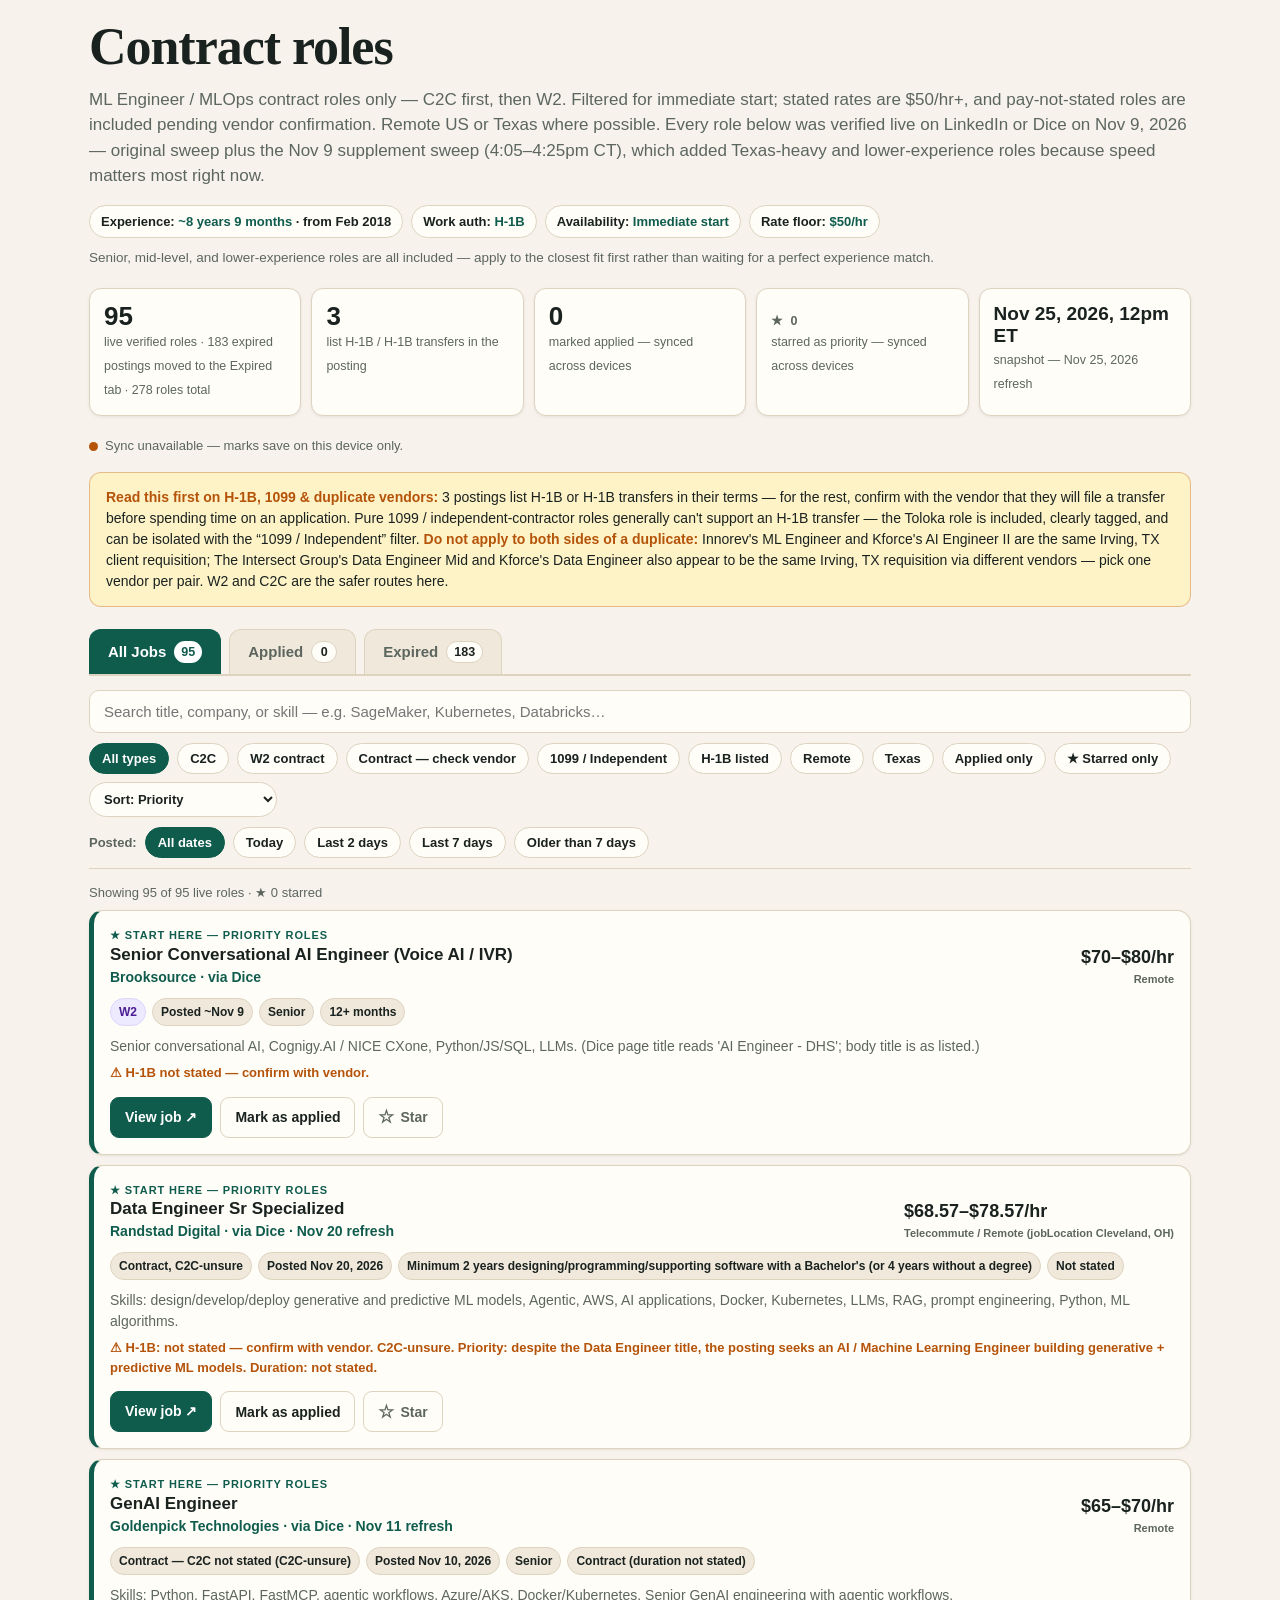
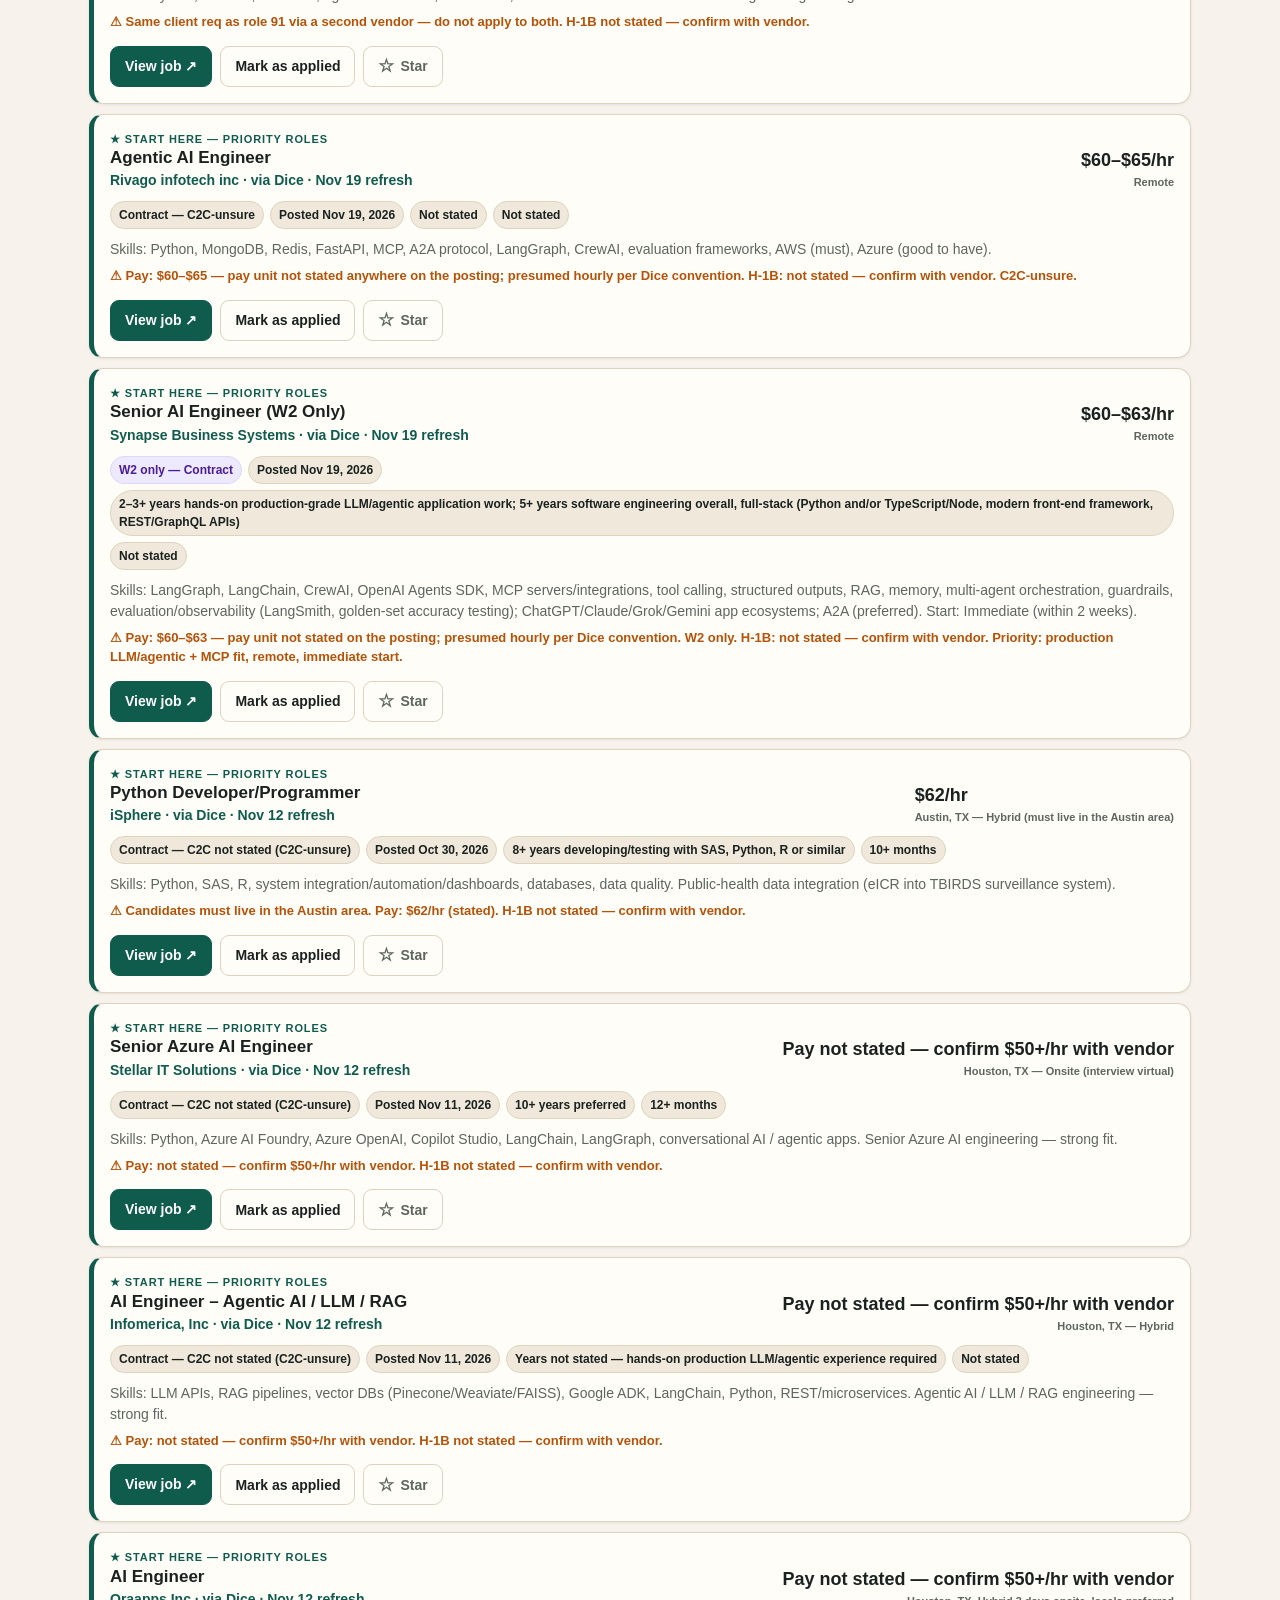
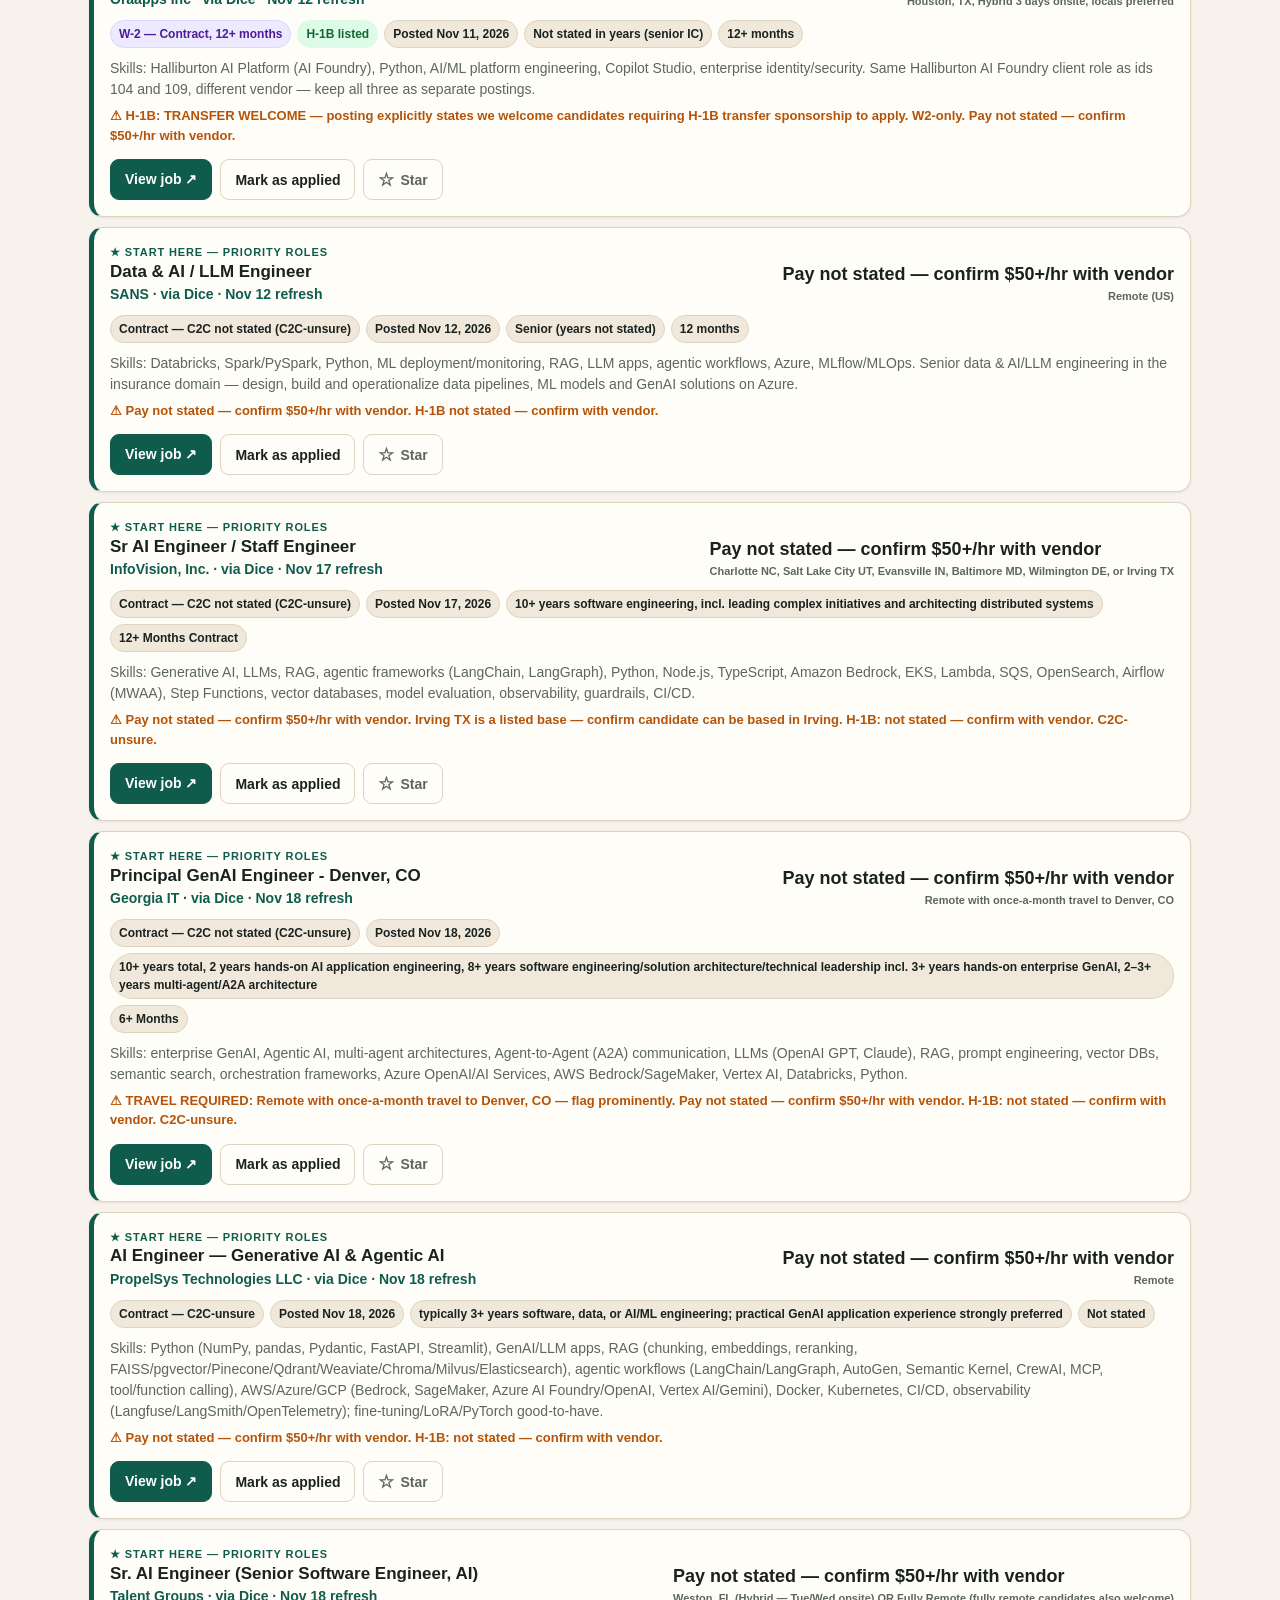
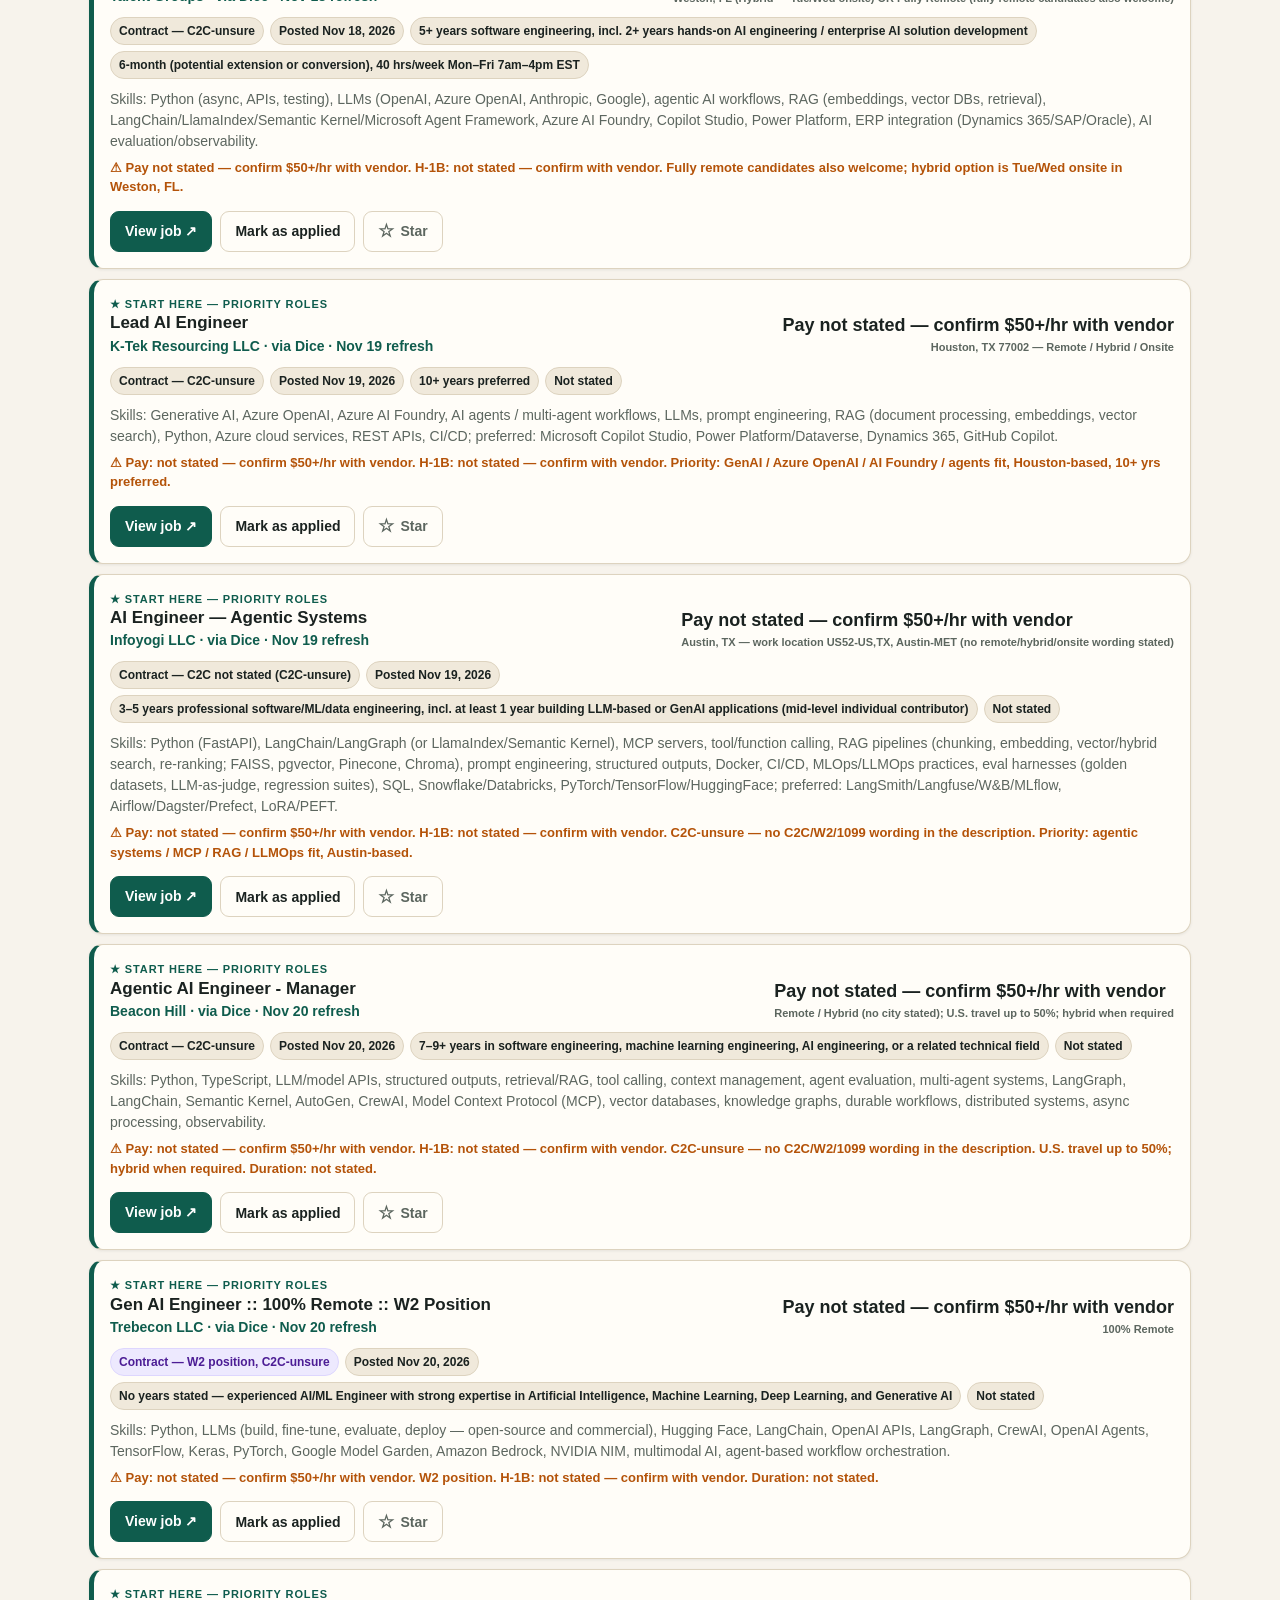
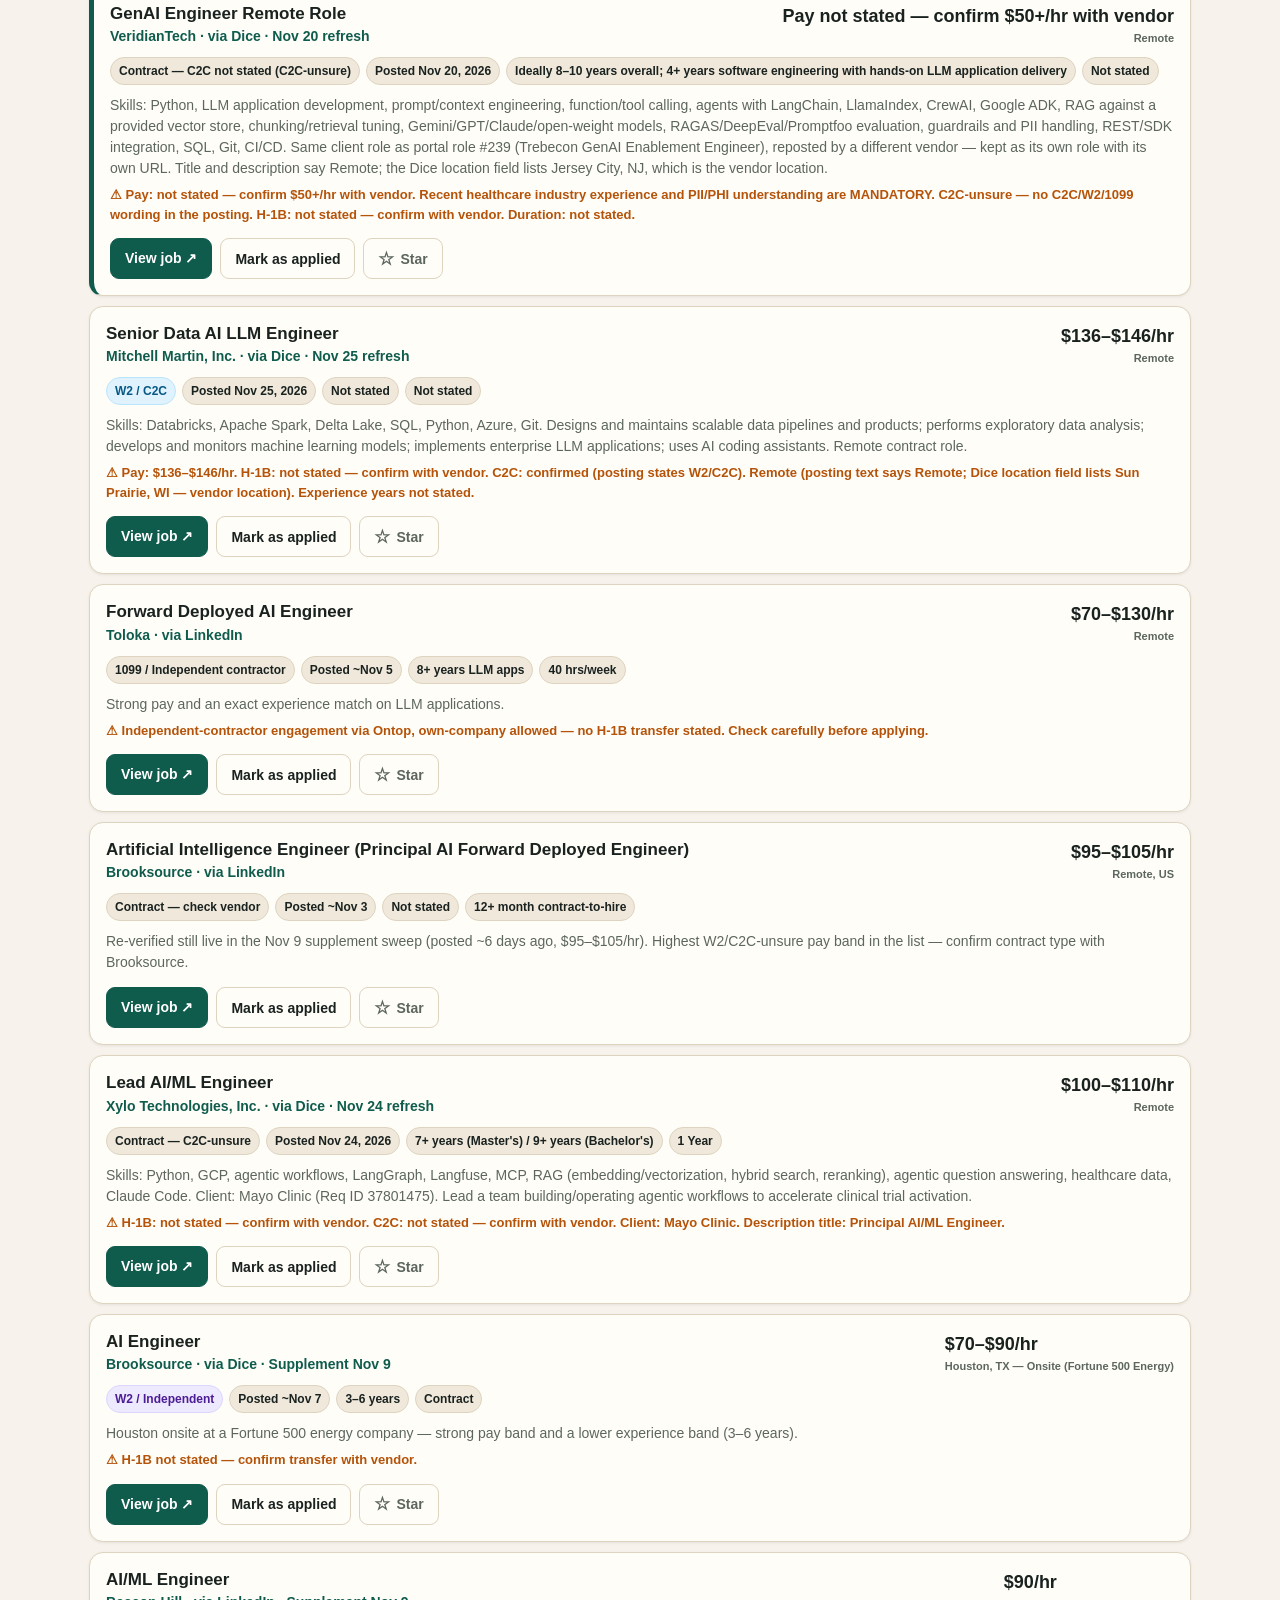
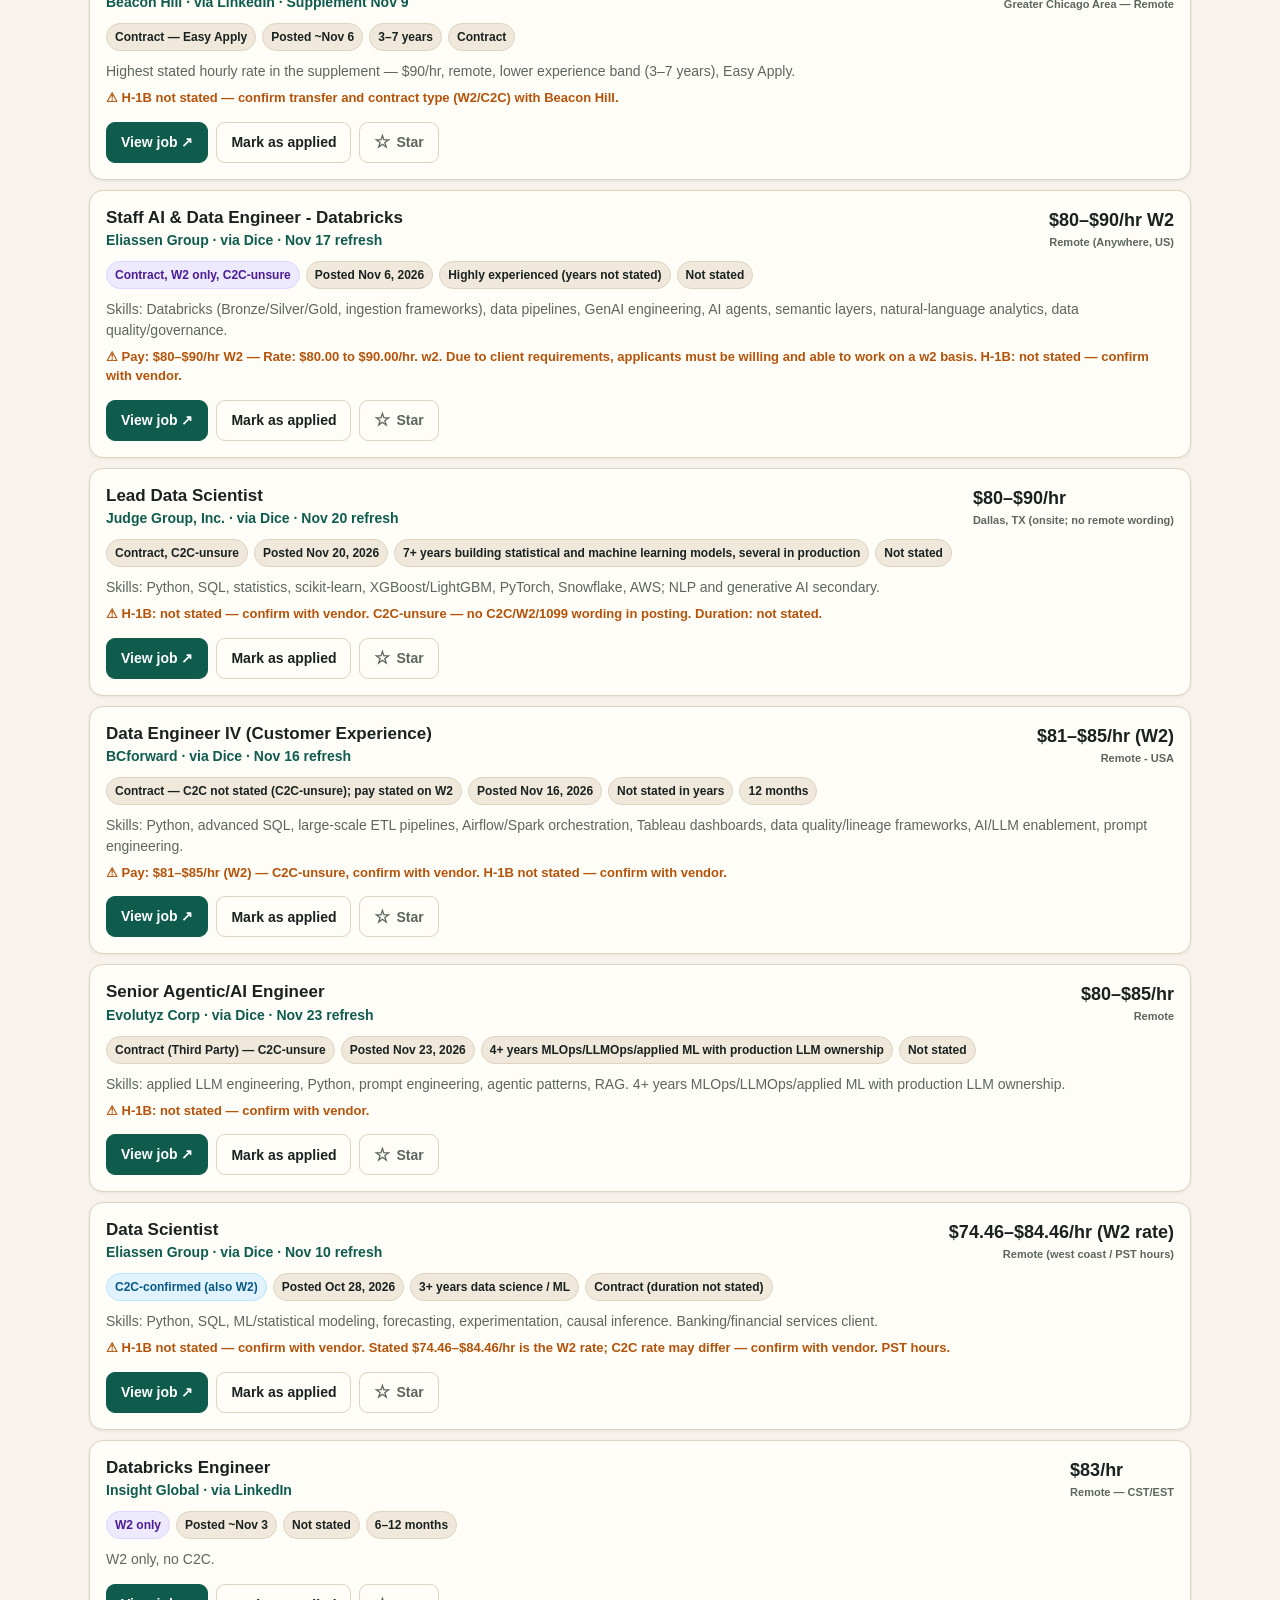
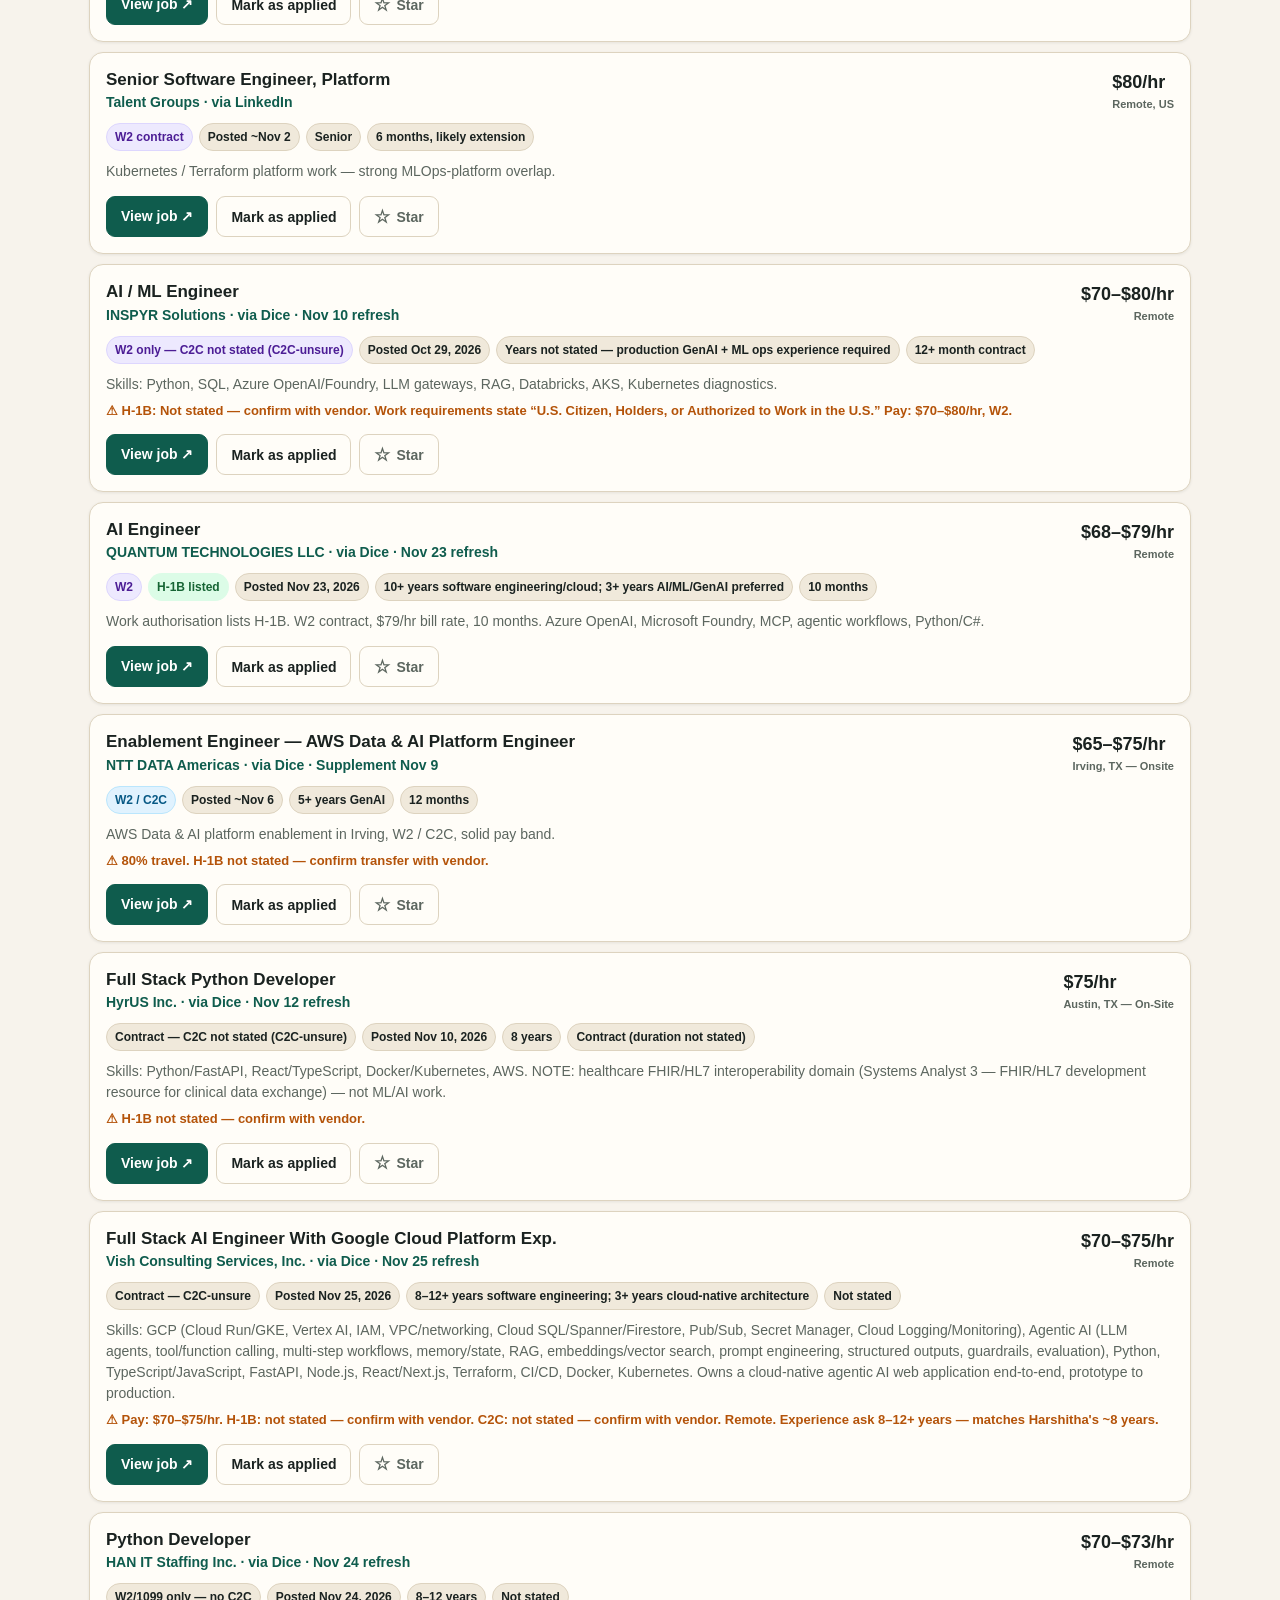
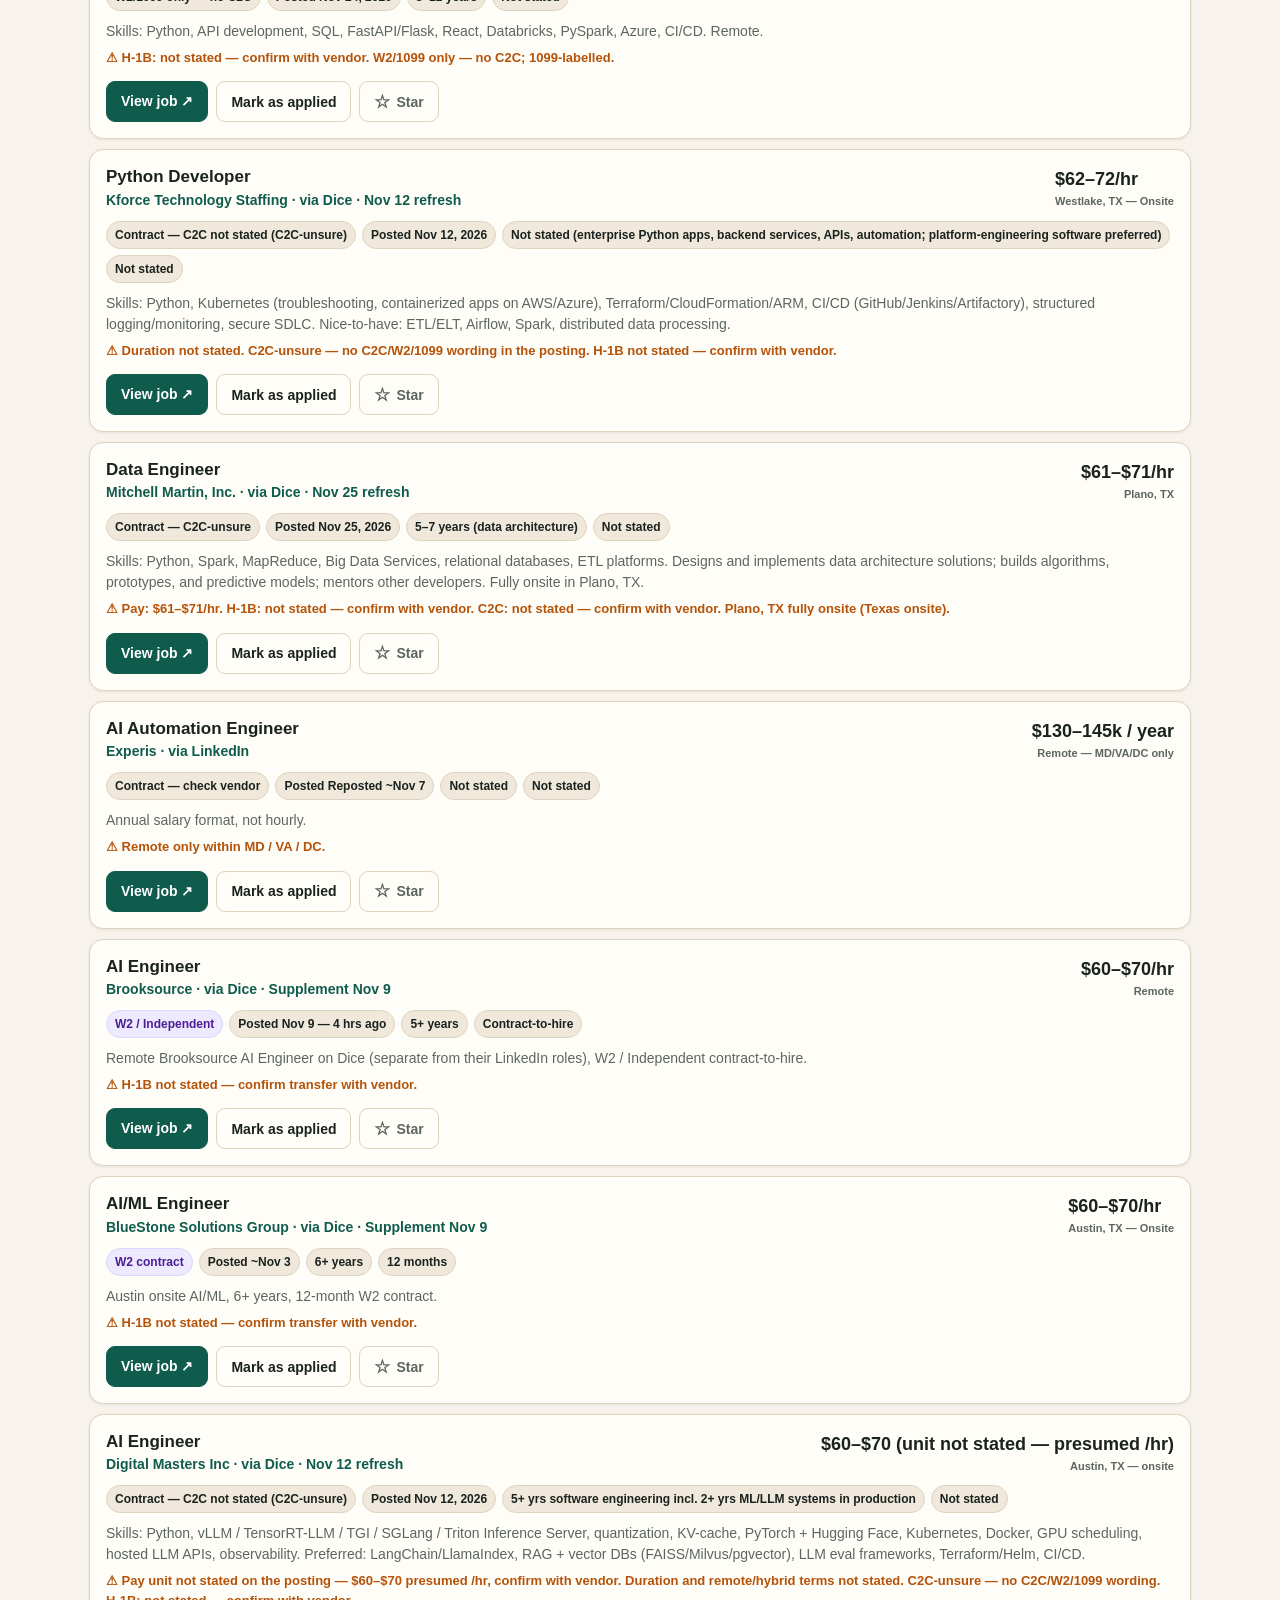
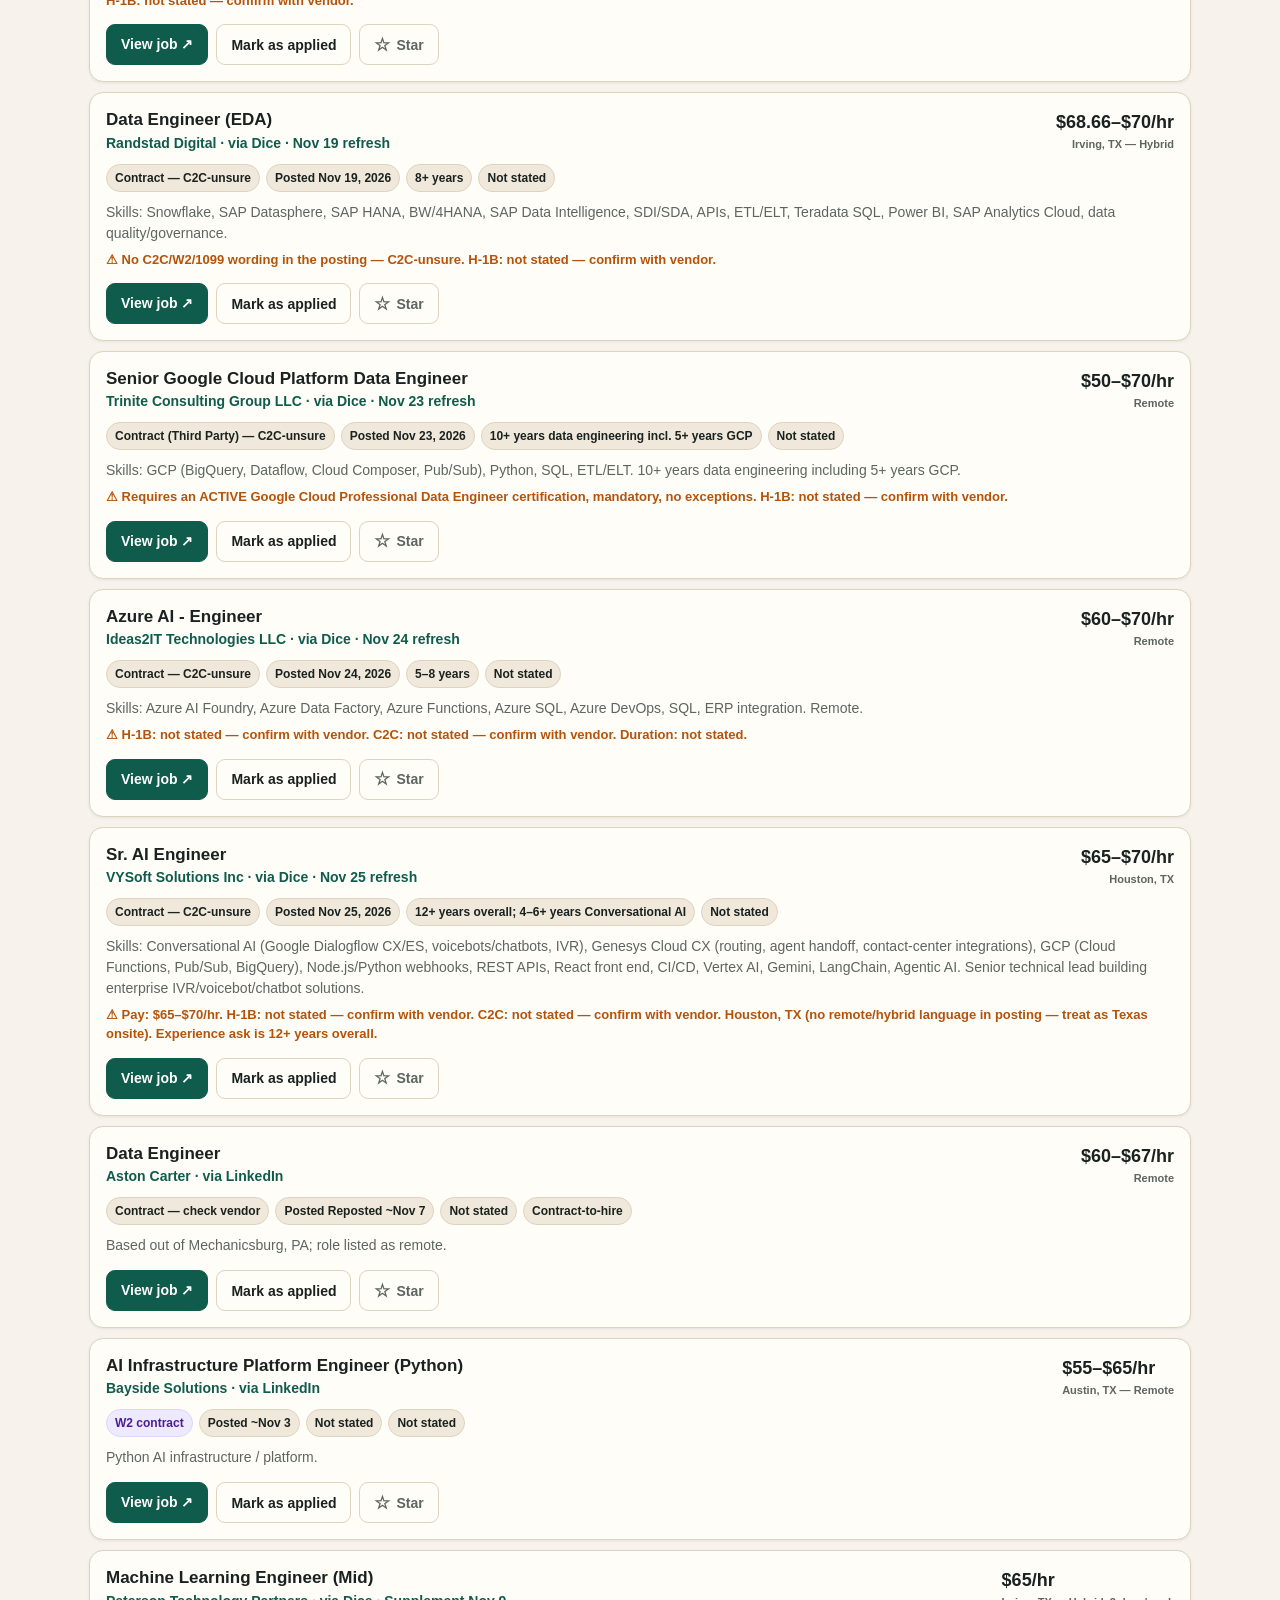
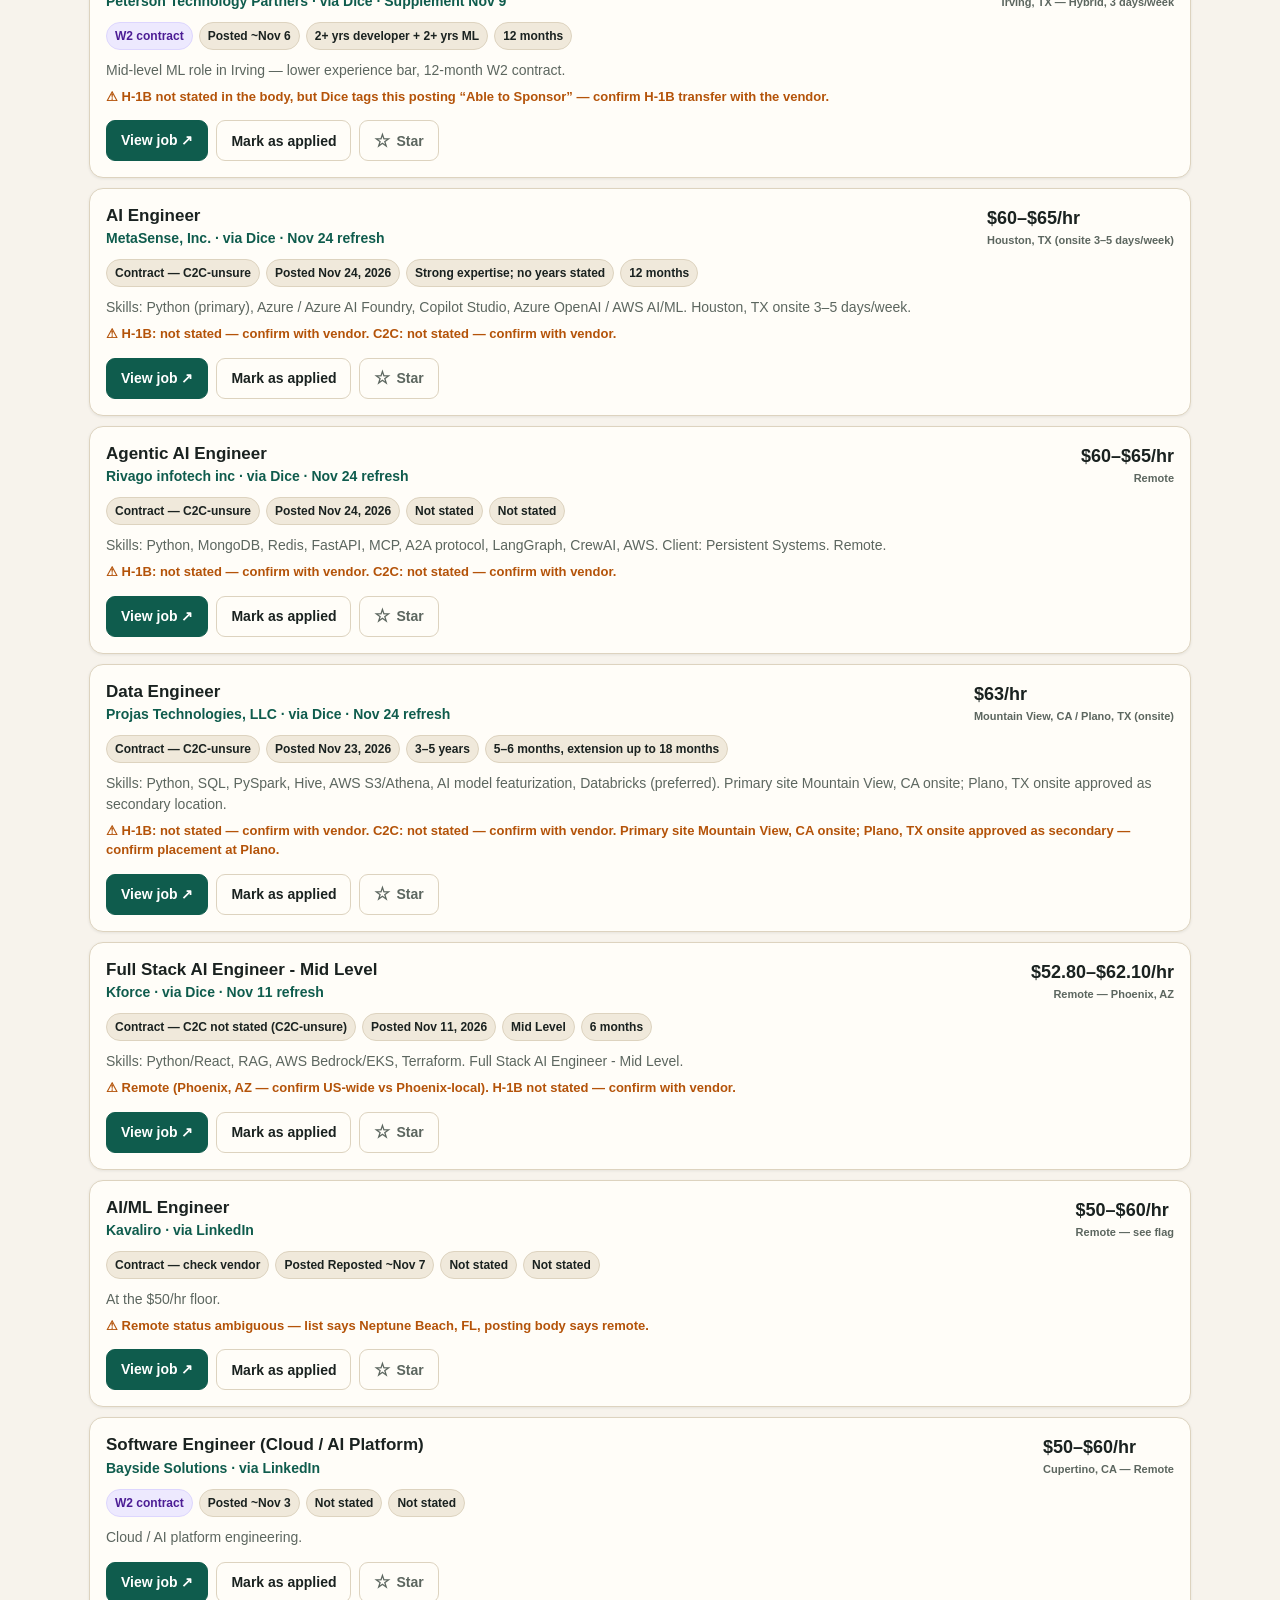
==== commit e68c9655: "Refresh Nov 25, 2026 12pm ET: rebuild index.html (95 live)" ====
--- a/index.html
+++ b/index.html
@@ -109,11 +109,11 @@
     </div>
     <p style="font-size:13.5px;color:var(--muted);margin:10px 0 0">Senior, mid-level, and lower-experience roles are all included — apply to the closest fit first rather than waiting for a perfect experience match.</p>
     <div class="stats">
-      <div class="stat"><b id="statTotal">95</b><span>live verified roles · 178 expired postings moved to the Expired tab · 273 roles total</span></div>
+      <div class="stat"><b id="statTotal">95</b><span>live verified roles · 183 expired postings moved to the Expired tab · 278 roles total</span></div>
       <div class="stat"><b>3</b><span>list H-1B / H-1B transfers in the posting</span></div>
       <div class="stat"><b id="statApplied">0</b><span>marked applied — synced across devices</span></div>
       <div class="stat stat-star"><b><span aria-hidden="true">★</span> <span id="statStarred">0</span></b><span>starred as priority — synced across devices</span></div>
-      <div class="stat stat-date"><b>Nov 25, 2026, 10am ET</b><span>snapshot — Nov 25, 2026 refresh</span></div>
+      <div class="stat stat-date"><b>Nov 25, 2026, 12pm ET</b><span>snapshot — Nov 25, 2026 refresh</span></div>
     </div>
     <p class="sync-status" id="syncStatus" role="status"><span class="sync-dot" aria-hidden="true"></span><span id="syncStatusText">Sync: connecting…</span></p>
     <div class="notice"><strong>Read this first on H-1B, 1099 &amp; duplicate vendors:</strong> 3 postings list H-1B or H-1B transfers in their terms — for the rest, confirm with the vendor that they will file a transfer before spending time on an application. Pure 1099 / independent-contractor roles generally can't support an H-1B transfer — the Toloka role is included, clearly tagged, and can be isolated with the “1099 / Independent” filter. <strong>Do not apply to both sides of a duplicate:</strong> Innorev's ML Engineer and Kforce's AI Engineer II are the same Irving, TX client requisition; The Intersect Group's Data Engineer Mid and Kforce's Data Engineer also appear to be the same Irving, TX requisition via different vendors — pick one vendor per pair. W2 and C2C are the safer routes here.</div>
@@ -122,7 +122,7 @@
   <nav class="view-tabs" aria-label="Job views">
     <button class="view-tab" id="tabAll" data-view="all" role="tab" aria-selected="true">All Jobs <span class="tab-count" id="tabAllCount">95</span></button>
     <button class="view-tab" id="tabApplied" data-view="applied" role="tab" aria-selected="false">Applied <span class="tab-count" id="tabAppliedCount">0</span></button>
-    <button class="view-tab" id="tabExpired" data-view="expired" role="tab" aria-selected="false">Expired <span class="tab-count" id="tabExpiredCount">178</span></button>
+    <button class="view-tab" id="tabExpired" data-view="expired" role="tab" aria-selected="false">Expired <span class="tab-count" id="tabExpiredCount">183</span></button>
   </nav>
 
   <div class="controls">
@@ -166,7 +166,7 @@
 </div>
 
 <script>
-window.PORTAL_DATA = {"snapshot": "Nov 25, 2026, 10am ET", "totals": {"live":95,"expired":178,"total":273}, "jobs": [
+window.PORTAL_DATA = {"snapshot": "Nov 25, 2026, 12pm ET", "totals": {"live":95,"expired":183,"total":278}, "jobs": [
 {"id":1,"priority":1,"title":"AI Engineer","company":"QUANTUM TECHNOLOGIES LLC","loc":"Remote","pay":"$80–$90/hr","payNum":90,"type":"c2c","typeLabel":"C2C","h1b":true,"posted":"~Oct 29","postedISO":"2026-10-29","exp":"5+ years","dur":"6–15 months","url":"https://www.dice.com/job-detail/552bbc43-dff8-45bf-8ea2-988f9c6149a3","src":"Dice","desc":"Work authorisation lists H-1B. Highest-paying H-1B-listed C2C role in the sweep."},
 {"id":2,"priority":1,"title":"AWS AI/ML Engineer","company":"MACHINE LEARNING TECHNOLOGIES LLC","loc":"Austin, TX — Onsite","pay":"$78/hr","payNum":78,"type":"c2c","typeLabel":"C2C","h1b":true,"posted":"~Nov 8","postedISO":"2026-11-08","exp":"4+ years","dur":"8 months + extension","url":"https://www.linkedin.com/jobs/view/4487932561/","src":"LinkedIn","desc":"Closest skill match: SageMaker, Bedrock, EKS, Terraform, MLflow. Work auth lists H-1B."},
 {"id":3,"priority":1,"title":"AI Engineer — second posting","company":"QUANTUM TECHNOLOGIES LLC","loc":"Remote","pay":"$60–$65/hr","payNum":65,"type":"c2c","typeLabel":"C2C","h1b":true,"posted":"~Nov 7","postedISO":"2026-11-07","exp":"See flag","dur":"10 months","url":"https://www.dice.com/job-detail/580f6f56-983e-4904-b621-9505b9cf9ee1","src":"Dice","desc":"Work authorisation lists H-1B.","flag":"Asks 10+ years total — above the ~8 years 9 months target, worth a vendor check given the H-1B listing."},
@@ -439,8 +439,13 @@
 {"id":270,"title":"Lead AI/ML Engineer","company":"Xylo Technologies, Inc.","loc":"Remote","pay":"$100–$110/hr","payNum":100,"type":"unsure","typeLabel":"Contract — C2C-unsure","h1b":false,"posted":"Nov 24, 2026","postedISO":"2026-11-24","exp":"7+ years (Master's) / 9+ years (Bachelor's)","dur":"1 Year","url":"https://www.dice.com/job-detail/3479752b-f452-4e99-a80e-af4f1965600e","src":"Dice · Nov 24 refresh","desc":"Skills: Python, GCP, agentic workflows, LangGraph, Langfuse, MCP, RAG (embedding/vectorization, hybrid search, reranking), agentic question answering, healthcare data, Claude Code. Client: Mayo Clinic (Req ID 37801475). Lead a team building/operating agentic workflows to accelerate clinical trial activation.","flag":"H-1B: not stated — confirm with vendor. C2C: not stated — confirm with vendor. Client: Mayo Clinic. Description title: Principal AI/ML Engineer."},
 {"company":"VGAI Solutions Inc","desc":"Skills: GenAI production development, Python, MCP (Model Context Protocol), agentic orchestration (Semantic Kernel, LangChain/LangGraph, Copilot Studio, OpenAI/Anthropic tool-calling), RAG, vector DBs (Pinecone, FAISS, Weaviate, Chroma), LLM evaluation, prompt engineering, Azure/AWS/GCP, CI/CD, REST APIs. Technical lead building agentic solutions; airline/transportation experience a plus.","dur":"Not stated","exp":"5–12 years","flag":"Pay: not stated — confirm $50+/hr with vendor. H-1B: not stated — confirm with vendor. C2C: not stated — confirm with vendor. Hybrid Dallas, TX — onsite Tue–Thu, remote Mon/Fri. Interview: 1 round, in person.","h1b":false,"id":271,"loc":"Dallas, TX (Hybrid: onsite Tue–Thu, remote Mon/Fri)","pay":"Pay not stated — confirm $50+/hr with vendor","payNum":0,"posted":"Nov 24, 2026","postedISO":"2026-11-24","src":"Dice · Nov 25 refresh","title":"Senior AI Engineer / Technical Lead (Agentic AI)","type":"unsure","typeLabel":"Contract — C2C-unsure","url":"https://www.dice.com/job-detail/c27b6849-ecfd-4f7b-94bd-c274e8141b69"},
 {"company":"VYSoft Solutions Inc","desc":"Skills: Conversational AI (Google Dialogflow CX/ES, voicebots/chatbots, IVR), Genesys Cloud CX (routing, agent handoff, contact-center integrations), GCP (Cloud Functions, Pub/Sub, BigQuery), Node.js/Python webhooks, REST APIs, React front end, CI/CD, Vertex AI, Gemini, LangChain, Agentic AI. Senior technical lead building enterprise IVR/voicebot/chatbot solutions.","dur":"Not stated","exp":"12+ years overall; 4–6+ years Conversational AI","flag":"Pay: $65–$70/hr. H-1B: not stated — confirm with vendor. C2C: not stated — confirm with vendor. Houston, TX (no remote/hybrid language in posting — treat as Texas onsite). Experience ask is 12+ years overall.","h1b":false,"id":272,"loc":"Houston, TX","pay":"$65–$70/hr","payNum":70,"posted":"Nov 25, 2026","postedISO":"2026-11-25","src":"Dice · Nov 25 refresh","title":"Sr. AI Engineer","type":"unsure","typeLabel":"Contract — C2C-unsure","url":"https://www.dice.com/job-detail/2b144fef-02fb-430e-a71f-adc9a0a6f2b6"},
-{"company":"JC CORPORATIONS","desc":"Skills: Agentic AI applications and autonomous AI agents, Python, Node.js, AWS cloud services, LLMs and API integration, backend applications and services, intelligent AI workflows and automation. Independent delivery with minimal supervision.","dur":"Not stated","exp":"10+ years (Agentic AI)","flag":"Pay: $50–$60/hr (at the $50/hr floor). H-1B: not stated — confirm with vendor. C2C: not stated — confirm with vendor. Austin, TX (no remote/hybrid language in posting — treat as Texas onsite). Experience ask is 10+ years in Agentic AI.","h1b":false,"id":273,"loc":"Austin, TX","pay":"$50–$60/hr","payNum":60,"posted":"Nov 25, 2026","postedISO":"2026-11-25","src":"Dice · Nov 25 refresh","title":"AI Engineer","type":"unsure","typeLabel":"Contract — C2C-unsure","url":"https://www.dice.com/job-detail/e7419fe2-8581-4be3-b414-0221ac5910a5"}
-], "expired": {"1":"Nov 12, 2026, 7:08am CT","2":"Nov 18, 2026, 1:00pm CT","3":"Nov 10, 2026, 2:08pm CT","4":"Nov 17, 2026, 1:13pm CT","6":"Nov 18, 2026, 11:05am CT","7":"Nov 10, 2026, 2:08pm CT","8":"Nov 10, 2026, 2:08pm CT","9":"Nov 16, 2026, 9:00am CT","14":"Nov 16, 2026, 11:10am CT","15":"Nov 20, 2026, 5:02pm CT","17":"Nov 11, 2026, 3:02pm CT","19":"Nov 11, 2026, 3:03pm CT","20":"Nov 10, 2026, 2:08pm CT","21":"Nov 19, 2026, 11:01am CT","22":"Nov 11, 2026, 3:04pm CT","23":"Nov 16, 2026, 11:02am CT","27":"Nov 11, 2026, 11:05am CT","28":"Nov 11, 2026, 1:05pm CT","30":"Nov 13, 2026, 11:01am CT","31":"Nov 13, 2026, 9:03am CT","33":"Nov 10, 2026, 2:08pm CT","34":"Nov 11, 2026, 5:06pm CT","36":"Nov 10, 2026, 2:08pm CT","37":"Nov 10, 2026, 2:08pm CT","38":"Nov 10, 2026, 2:08pm CT","40":"Nov 10, 2026, 2:08pm CT","43":"Nov 18, 2026, 9:09am CT","44":"Nov 23, 2026, 9:06am CT","45":"Nov 16, 2026, 11:03am CT","49":"Nov 11, 2026, 3:08pm CT","50":"Nov 19, 2026, 11:03am CT","52":"Nov 18, 2026, 7:08am CT","53":"Nov 19, 2026, 11:17am CT","55":"Nov 10, 2026, 2:08pm CT","56":"Nov 10, 2026, 2:08pm CT","58":"Nov 19, 2026, 11:03am CT","59":"Nov 10, 2026, 2:08pm CT","60":"Nov 12, 2026, 11:11am CT","61":"Nov 10, 2026, 2:08pm CT","62":"Nov 10, 2026, 2:08pm CT","63":"Nov 10, 2026, 2:08pm CT","64":"Nov 10, 2026, 2:08pm CT","65":"Nov 10, 2026, 2:08pm CT","67":"Nov 13, 2026, 1:02pm CT","68":"Nov 10, 2026, 2:08pm CT","69":"Nov 10, 2026, 2:08pm CT","70":"Nov 12, 2026, 11:11am CT","72":"Nov 12, 2026, 9:09am CT","73":"Nov 11, 2026, 11:05am CT","74":"Nov 11, 2026, 11:05am CT","75":"Nov 11, 2026, 11:05am CT","76":"Nov 11, 2026, 11:05am CT","77":"Nov 11, 2026, 11:05am CT","78":"Nov 11, 2026, 11:05am CT","79":"Nov 11, 2026, 11:05am CT","81":"Nov 17, 2026, 3:08pm CT","84":"Nov 19, 2026, 5:05pm CT","85":"Nov 13, 2026, 3:03pm CT","86":"Nov 18, 2026, 9:11am CT","88":"Nov 12, 2026, 9:09am CT","89":"Nov 12, 2026, 1:09pm CT","91":"Nov 13, 2026, 1:03pm CT","92":"Nov 12, 2026, 5:12pm CT","95":"Nov 12, 2026, 11:11am CT","98":"Nov 13, 2026, 11:04am CT","99":"Nov 13, 2026, 11:04am CT","100":"Nov 13, 2026, 11:04am CT","101":"Nov 13, 2026, 9:05am CT","102":"Nov 17, 2026, 7:10am CT","103":"Nov 23, 2026, 3:04pm CT","104":"Nov 18, 2026, 5:12pm CT","105":"Nov 23, 2026, 3:04pm CT","107":"Nov 13, 2026, 11:04am CT","108":"Nov 16, 2026, 11:07am CT","110":"Nov 16, 2026, 11:07am CT","112":"Nov 12, 2026, 11:11am CT","113":"Nov 16, 2026, 3:08pm CT","114":"Nov 13, 2026, 9:06am CT","115":"Nov 16, 2026, 1:08pm CT","117":"Nov 19, 2026, 5:06pm CT","118":"Nov 12, 2026, 3:09pm CT","120":"Nov 20, 2026, 1:07pm CT","123":"Nov 17, 2026, 11:08am CT","124":"Nov 16, 2026, 1:08pm CT","125":"Nov 13, 2026, 5:06pm CT","126":"Nov 18, 2026, 9:13am CT","129":"Nov 17, 2026, 5:11pm CT","131":"Nov 23, 2026, 3:04pm CT","132":"Nov 16, 2026, 11:08am CT","134":"Nov 16, 2026, 9:08am CT","135":"Nov 20, 2026, 9:07am CT","136":"Nov 16, 2026, 9:08am CT","137":"Nov 16, 2026, 9:08am CT","138":"Nov 16, 2026, 11:08am CT","139":"Nov 17, 2026, 7:12am CT","140":"Nov 16, 2026, 9:08am CT","141":"Nov 18, 2026, 11:10am CT","143":"Nov 16, 2026, 11:08am CT","145":"Nov 18, 2026, 5:12pm CT","146":"Nov 20, 2026, 9:07am CT","148":"Nov 18, 2026, 1:05pm CT","149":"Nov 16, 2026, 3:10pm CT","150":"Nov 16, 2026, 11:08am CT","153":"Nov 16, 2026, 5:09pm CT","154":"Nov 18, 2026, 1:05pm CT","155":"Nov 17, 2026, 9:10am CT","158":"Nov 17, 2026, 9:10am CT","159":"Nov 17, 2026, 1:09pm CT","160":"Nov 16, 2026, 5:10pm CT","162":"Nov 19, 2026, 7:08am CT","164":"Nov 18, 2026, 5:13pm CT","166":"Nov 19, 2026, 7:08am CT","167":"Nov 18, 2026, 9:14am CT","168":"Nov 18, 2026, 9:14am CT","169":"Nov 19, 2026, 5:07pm CT","170":"Nov 18, 2026, 9:14am CT","171":"Nov 23, 2026, 11:05am CT","172":"Nov 20, 2026, 9:08am CT","173":"Nov 19, 2026, 11:05am CT","175":"Nov 18, 2026, 11:11am CT","178":"Nov 17, 2026, 1:10pm CT","179":"Nov 18, 2026, 9:15am CT","180":"Nov 17, 2026, 5:13pm CT","183":"Nov 17, 2026, 3:13pm CT","184":"Nov 18, 2026, 5:13pm CT","185":"Nov 18, 2026, 5:13pm CT","187":"Nov 19, 2026, 3:06pm CT","190":"Nov 19, 2026, 3:06pm CT","191":"Nov 18, 2026, 9:15am CT","192":"Nov 21, 2026, 9:05am CT","193":"Nov 19, 2026, 9:07am CT","194":"Nov 23, 2026, 11:06am CT","195":"Nov 18, 2026, 5:13pm CT","196":"Nov 19, 2026, 3:06pm CT","197":"Nov 18, 2026, 5:13pm CT","198":"Nov 18, 2026, 3:05pm CT","199":"Nov 23, 2026, 9:09am CT","202":"Nov 19, 2026, 7:08am CT","204":"Nov 19, 2026, 11:06am CT","206":"Nov 19, 2026, 5:07pm CT","207":"Nov 19, 2026, 9:07am CT","210":"Nov 20, 2026, 9:08am CT","211":"Nov 23, 2026, 1:06pm CT","212":"Nov 20, 2026, 9:08am CT","213":"Nov 19, 2026, 1:08pm CT","215":"Nov 19, 2026, 1:08pm CT","217":"Nov 20, 2026, 5:07pm CT","220":"Nov 19, 2026, 5:07pm CT","223":"Nov 20, 2026, 5:07pm CT","228":"Nov 23, 2026, 1:06pm CT","230":"Nov 20, 2026, 3:06pm CT","232":"Nov 20, 2026, 3:07pm CT","234":"Nov 23, 2026, 11:06am CT","248":"Nov 23, 2026, 3:06pm CT","83":"Nov 23, 2026, 5:04pm CT","128":"Nov 23, 2026, 5:05pm CT","238":"Nov 23, 2026, 5:06pm CT","239":"Nov 23, 2026, 5:06pm CT","5":"Nov 24, 2026, 7:02am CT","106":"Nov 24, 2026, 9:07am CT","233":"Nov 24, 2026, 9:09am CT","242":"Nov 24, 2026, 9:10am CT","247":"Nov 24, 2026, 9:10am CT","249":"Nov 24, 2026, 9:10am CT","201":"Nov 24, 2026, 11:06am CT","203":"Nov 24, 2026, 11:06am CT","221":"Nov 24, 2026, 11:06am CT","235":"Nov 24, 2026, 11:06am CT","176":"Nov 24, 2026, 1:06pm CT","254":"Nov 24, 2026, 1:07pm CT","57":"Nov 24, 2026, 3:03pm CT","224":"Nov 24, 2026, 3:06pm CT","260":"Nov 24, 2026, 3:07pm CT","243":"Nov 24, 2026, 5:10pm CT","144":"Nov 25, 2026, 7:09am CT","163":"Nov 25, 2026, 7:09am CT","261":"Nov 25, 2026, 9:11am CT","262":"Nov 25, 2026, 9:11am CT"}};
+{"company":"JC CORPORATIONS","desc":"Skills: Agentic AI applications and autonomous AI agents, Python, Node.js, AWS cloud services, LLMs and API integration, backend applications and services, intelligent AI workflows and automation. Independent delivery with minimal supervision.","dur":"Not stated","exp":"10+ years (Agentic AI)","flag":"Pay: $50–$60/hr (at the $50/hr floor). H-1B: not stated — confirm with vendor. C2C: not stated — confirm with vendor. Austin, TX (no remote/hybrid language in posting — treat as Texas onsite). Experience ask is 10+ years in Agentic AI.","h1b":false,"id":273,"loc":"Austin, TX","pay":"$50–$60/hr","payNum":60,"posted":"Nov 25, 2026","postedISO":"2026-11-25","src":"Dice · Nov 25 refresh","title":"AI Engineer","type":"unsure","typeLabel":"Contract — C2C-unsure","url":"https://www.dice.com/job-detail/e7419fe2-8581-4be3-b414-0221ac5910a5"},
+{"company":"Mitchell Martin, Inc.","desc":"Skills: Databricks, Apache Spark, Delta Lake, SQL, Python, Azure, Git. Designs and maintains scalable data pipelines and products; performs exploratory data analysis; develops and monitors machine learning models; implements enterprise LLM applications; uses AI coding assistants. Remote contract role.","dur":"Not stated","exp":"Not stated","flag":"Pay: $136–$146/hr. H-1B: not stated — confirm with vendor. C2C: confirmed (posting states W2/C2C). Remote (posting text says Remote; Dice location field lists Sun Prairie, WI — vendor location). Experience years not stated.","h1b":false,"id":274,"loc":"Remote","pay":"$136–$146/hr","payNum":146,"posted":"Nov 25, 2026","postedISO":"2026-11-25","src":"Dice · Nov 25 refresh","title":"Senior Data AI LLM Engineer","type":"c2c","typeLabel":"W2 / C2C","url":"https://www.dice.com/job-detail/a1c52dfc-c83e-4843-b18b-1ec85cb7f566"},
+{"company":"New York Technology Partners","desc":"Skills: Python, SQL, Spark, PySpark, Unix/Linux, GCP (BigQuery, Composer/Airflow, GCS, Dataproc, Dataflow), Kafka, Oracle Exadata, GitHub, GitHub Actions, Harness, CI/CD, OpenShift Container Platform, event-driven architecture, data governance and data quality. Designs and supports scalable batch and real-time data pipelines; experience leveraging AI build tools and Agentic AI solutions.","dur":"Not stated","exp":"10 years IT; 5+ years Data Engineering; 2+ years GCP","flag":"Pay: not stated — confirm $50+/hr with vendor. H-1B: not stated — confirm with vendor. C2C: not stated — confirm with vendor. Dallas, TX hybrid (3 days office). Experience ask is 10 years IT.","h1b":false,"id":275,"loc":"Dallas, TX","pay":"Pay not stated","payNum":0,"posted":"Nov 25, 2026","postedISO":"2026-11-25","src":"Dice · Nov 25 refresh","title":"Lead Data Google Cloud Platform Engineer","type":"unsure","typeLabel":"Contract — C2C-unsure","url":"https://www.dice.com/job-detail/cc0b038a-6f20-4bc0-abbb-83ab1db8c9ff"},
+{"company":"Mitchell Martin, Inc.","desc":"Skills: Python, Spark, MapReduce, Big Data Services, relational databases, ETL platforms. Designs and implements data architecture solutions; builds algorithms, prototypes, and predictive models; mentors other developers. Fully onsite in Plano, TX.","dur":"Not stated","exp":"5–7 years (data architecture)","flag":"Pay: $61–$71/hr. H-1B: not stated — confirm with vendor. C2C: not stated — confirm with vendor. Plano, TX fully onsite (Texas onsite).","h1b":false,"id":276,"loc":"Plano, TX","pay":"$61–$71/hr","payNum":71,"posted":"Nov 25, 2026","postedISO":"2026-11-25","src":"Dice · Nov 25 refresh","title":"Data Engineer","type":"unsure","typeLabel":"Contract — C2C-unsure","url":"https://www.dice.com/job-detail/e5c5850d-1e7e-4c4c-916f-8e15665f56ec"},
+{"company":"HAN IT Staffing Inc.","desc":"Skills: Informatica Data Quality (IDQ), SQL, data validation and reconciliation. Data-quality-focused role: finalizes, validates, and deploys ~12 existing DQ workflows/reports; runs a structured monthly Data Quality review process; incident management and root-cause analysis. Remote.","dur":"Not stated","exp":"Not stated","flag":"Pay: not stated — confirm $50+/hr with vendor. H-1B: not stated — confirm with vendor. C2C: not stated — confirm with vendor. Remote. Data-quality / Informatica IDQ specialization — not ML/AI work; experience years not stated.","h1b":false,"id":277,"loc":"Remote","pay":"Pay not stated","payNum":0,"posted":"Nov 25, 2026","postedISO":"2026-11-25","src":"Dice · Nov 25 refresh","title":"Data Engineer","type":"unsure","typeLabel":"Contract — C2C-unsure","url":"https://www.dice.com/job-detail/67ac2be9-2e45-4453-ac74-beac94ad7482"},
+{"company":"Vish Consulting Services, Inc.","desc":"Skills: GCP (Cloud Run/GKE, Vertex AI, IAM, VPC/networking, Cloud SQL/Spanner/Firestore, Pub/Sub, Secret Manager, Cloud Logging/Monitoring), Agentic AI (LLM agents, tool/function calling, multi-step workflows, memory/state, RAG, embeddings/vector search, prompt engineering, structured outputs, guardrails, evaluation), Python, TypeScript/JavaScript, FastAPI, Node.js, React/Next.js, Terraform, CI/CD, Docker, Kubernetes. Owns a cloud-native agentic AI web application end-to-end, prototype to production.","dur":"Not stated","exp":"8–12+ years software engineering; 3+ years cloud-native architecture","flag":"Pay: $70–$75/hr. H-1B: not stated — confirm with vendor. C2C: not stated — confirm with vendor. Remote. Experience ask 8–12+ years — matches Harshitha's ~8 years.","h1b":false,"id":278,"loc":"Remote","pay":"$70–$75/hr","payNum":75,"posted":"Nov 25, 2026","postedISO":"2026-11-25","src":"Dice · Nov 25 refresh","title":"Full Stack AI Engineer With Google Cloud Platform Exp.","type":"unsure","typeLabel":"Contract — C2C-unsure","url":"https://www.dice.com/job-detail/b3c386f0-90fc-45ee-a856-38843b531e4c"}
+], "expired": {"1":"Nov 12, 2026, 7:08am CT","2":"Nov 18, 2026, 1:00pm CT","3":"Nov 10, 2026, 2:08pm CT","4":"Nov 17, 2026, 1:13pm CT","6":"Nov 18, 2026, 11:05am CT","7":"Nov 10, 2026, 2:08pm CT","8":"Nov 10, 2026, 2:08pm CT","9":"Nov 16, 2026, 9:00am CT","14":"Nov 16, 2026, 11:10am CT","15":"Nov 20, 2026, 5:02pm CT","17":"Nov 11, 2026, 3:02pm CT","19":"Nov 11, 2026, 3:03pm CT","20":"Nov 10, 2026, 2:08pm CT","21":"Nov 19, 2026, 11:01am CT","22":"Nov 11, 2026, 3:04pm CT","23":"Nov 16, 2026, 11:02am CT","27":"Nov 11, 2026, 11:05am CT","28":"Nov 11, 2026, 1:05pm CT","30":"Nov 13, 2026, 11:01am CT","31":"Nov 13, 2026, 9:03am CT","33":"Nov 10, 2026, 2:08pm CT","34":"Nov 11, 2026, 5:06pm CT","36":"Nov 10, 2026, 2:08pm CT","37":"Nov 10, 2026, 2:08pm CT","38":"Nov 10, 2026, 2:08pm CT","40":"Nov 10, 2026, 2:08pm CT","43":"Nov 18, 2026, 9:09am CT","44":"Nov 23, 2026, 9:06am CT","45":"Nov 16, 2026, 11:03am CT","49":"Nov 11, 2026, 3:08pm CT","50":"Nov 19, 2026, 11:03am CT","52":"Nov 18, 2026, 7:08am CT","53":"Nov 19, 2026, 11:17am CT","55":"Nov 10, 2026, 2:08pm CT","56":"Nov 10, 2026, 2:08pm CT","58":"Nov 19, 2026, 11:03am CT","59":"Nov 10, 2026, 2:08pm CT","60":"Nov 12, 2026, 11:11am CT","61":"Nov 10, 2026, 2:08pm CT","62":"Nov 10, 2026, 2:08pm CT","63":"Nov 10, 2026, 2:08pm CT","64":"Nov 10, 2026, 2:08pm CT","65":"Nov 10, 2026, 2:08pm CT","67":"Nov 13, 2026, 1:02pm CT","68":"Nov 10, 2026, 2:08pm CT","69":"Nov 10, 2026, 2:08pm CT","70":"Nov 12, 2026, 11:11am CT","72":"Nov 12, 2026, 9:09am CT","73":"Nov 11, 2026, 11:05am CT","74":"Nov 11, 2026, 11:05am CT","75":"Nov 11, 2026, 11:05am CT","76":"Nov 11, 2026, 11:05am CT","77":"Nov 11, 2026, 11:05am CT","78":"Nov 11, 2026, 11:05am CT","79":"Nov 11, 2026, 11:05am CT","81":"Nov 17, 2026, 3:08pm CT","84":"Nov 19, 2026, 5:05pm CT","85":"Nov 13, 2026, 3:03pm CT","86":"Nov 18, 2026, 9:11am CT","88":"Nov 12, 2026, 9:09am CT","89":"Nov 12, 2026, 1:09pm CT","91":"Nov 13, 2026, 1:03pm CT","92":"Nov 12, 2026, 5:12pm CT","95":"Nov 12, 2026, 11:11am CT","98":"Nov 13, 2026, 11:04am CT","99":"Nov 13, 2026, 11:04am CT","100":"Nov 13, 2026, 11:04am CT","101":"Nov 13, 2026, 9:05am CT","102":"Nov 17, 2026, 7:10am CT","103":"Nov 23, 2026, 3:04pm CT","104":"Nov 18, 2026, 5:12pm CT","105":"Nov 23, 2026, 3:04pm CT","107":"Nov 13, 2026, 11:04am CT","108":"Nov 16, 2026, 11:07am CT","110":"Nov 16, 2026, 11:07am CT","112":"Nov 12, 2026, 11:11am CT","113":"Nov 16, 2026, 3:08pm CT","114":"Nov 13, 2026, 9:06am CT","115":"Nov 16, 2026, 1:08pm CT","117":"Nov 19, 2026, 5:06pm CT","118":"Nov 12, 2026, 3:09pm CT","120":"Nov 20, 2026, 1:07pm CT","123":"Nov 17, 2026, 11:08am CT","124":"Nov 16, 2026, 1:08pm CT","125":"Nov 13, 2026, 5:06pm CT","126":"Nov 18, 2026, 9:13am CT","129":"Nov 17, 2026, 5:11pm CT","131":"Nov 23, 2026, 3:04pm CT","132":"Nov 16, 2026, 11:08am CT","134":"Nov 16, 2026, 9:08am CT","135":"Nov 20, 2026, 9:07am CT","136":"Nov 16, 2026, 9:08am CT","137":"Nov 16, 2026, 9:08am CT","138":"Nov 16, 2026, 11:08am CT","139":"Nov 17, 2026, 7:12am CT","140":"Nov 16, 2026, 9:08am CT","141":"Nov 18, 2026, 11:10am CT","143":"Nov 16, 2026, 11:08am CT","145":"Nov 18, 2026, 5:12pm CT","146":"Nov 20, 2026, 9:07am CT","148":"Nov 18, 2026, 1:05pm CT","149":"Nov 16, 2026, 3:10pm CT","150":"Nov 16, 2026, 11:08am CT","153":"Nov 16, 2026, 5:09pm CT","154":"Nov 18, 2026, 1:05pm CT","155":"Nov 17, 2026, 9:10am CT","158":"Nov 17, 2026, 9:10am CT","159":"Nov 17, 2026, 1:09pm CT","160":"Nov 16, 2026, 5:10pm CT","162":"Nov 19, 2026, 7:08am CT","164":"Nov 18, 2026, 5:13pm CT","166":"Nov 19, 2026, 7:08am CT","167":"Nov 18, 2026, 9:14am CT","168":"Nov 18, 2026, 9:14am CT","169":"Nov 19, 2026, 5:07pm CT","170":"Nov 18, 2026, 9:14am CT","171":"Nov 23, 2026, 11:05am CT","172":"Nov 20, 2026, 9:08am CT","173":"Nov 19, 2026, 11:05am CT","175":"Nov 18, 2026, 11:11am CT","178":"Nov 17, 2026, 1:10pm CT","179":"Nov 18, 2026, 9:15am CT","180":"Nov 17, 2026, 5:13pm CT","183":"Nov 17, 2026, 3:13pm CT","184":"Nov 18, 2026, 5:13pm CT","185":"Nov 18, 2026, 5:13pm CT","187":"Nov 19, 2026, 3:06pm CT","190":"Nov 19, 2026, 3:06pm CT","191":"Nov 18, 2026, 9:15am CT","192":"Nov 21, 2026, 9:05am CT","193":"Nov 19, 2026, 9:07am CT","194":"Nov 23, 2026, 11:06am CT","195":"Nov 18, 2026, 5:13pm CT","196":"Nov 19, 2026, 3:06pm CT","197":"Nov 18, 2026, 5:13pm CT","198":"Nov 18, 2026, 3:05pm CT","199":"Nov 23, 2026, 9:09am CT","202":"Nov 19, 2026, 7:08am CT","204":"Nov 19, 2026, 11:06am CT","206":"Nov 19, 2026, 5:07pm CT","207":"Nov 19, 2026, 9:07am CT","210":"Nov 20, 2026, 9:08am CT","211":"Nov 23, 2026, 1:06pm CT","212":"Nov 20, 2026, 9:08am CT","213":"Nov 19, 2026, 1:08pm CT","215":"Nov 19, 2026, 1:08pm CT","217":"Nov 20, 2026, 5:07pm CT","220":"Nov 19, 2026, 5:07pm CT","223":"Nov 20, 2026, 5:07pm CT","228":"Nov 23, 2026, 1:06pm CT","230":"Nov 20, 2026, 3:06pm CT","232":"Nov 20, 2026, 3:07pm CT","234":"Nov 23, 2026, 11:06am CT","248":"Nov 23, 2026, 3:06pm CT","83":"Nov 23, 2026, 5:04pm CT","128":"Nov 23, 2026, 5:05pm CT","238":"Nov 23, 2026, 5:06pm CT","239":"Nov 23, 2026, 5:06pm CT","5":"Nov 24, 2026, 7:02am CT","106":"Nov 24, 2026, 9:07am CT","233":"Nov 24, 2026, 9:09am CT","242":"Nov 24, 2026, 9:10am CT","247":"Nov 24, 2026, 9:10am CT","249":"Nov 24, 2026, 9:10am CT","201":"Nov 24, 2026, 11:06am CT","203":"Nov 24, 2026, 11:06am CT","221":"Nov 24, 2026, 11:06am CT","235":"Nov 24, 2026, 11:06am CT","176":"Nov 24, 2026, 1:06pm CT","254":"Nov 24, 2026, 1:07pm CT","57":"Nov 24, 2026, 3:03pm CT","224":"Nov 24, 2026, 3:06pm CT","260":"Nov 24, 2026, 3:07pm CT","243":"Nov 24, 2026, 5:10pm CT","144":"Nov 25, 2026, 7:09am CT","163":"Nov 25, 2026, 7:09am CT","261":"Nov 25, 2026, 9:11am CT","262":"Nov 25, 2026, 9:11am CT","119":"Expired Nov 25, 2026, 11:05am CT — posting removed","156":"Expired Nov 25, 2026, 11:06am CT — posting removed","237":"Expired Nov 25, 2026, 11:08am CT — posting removed","256":"Expired Nov 25, 2026, 11:09am CT — posting removed","264":"Expired Nov 25, 2026, 11:09am CT — posting removed"}};
 var JOBS = window.PORTAL_DATA.jobs;
 var EXPIRED = window.PORTAL_DATA.expired;
 // Data (JOBS, EXPIRED) lives in data/roles.json and is injected by
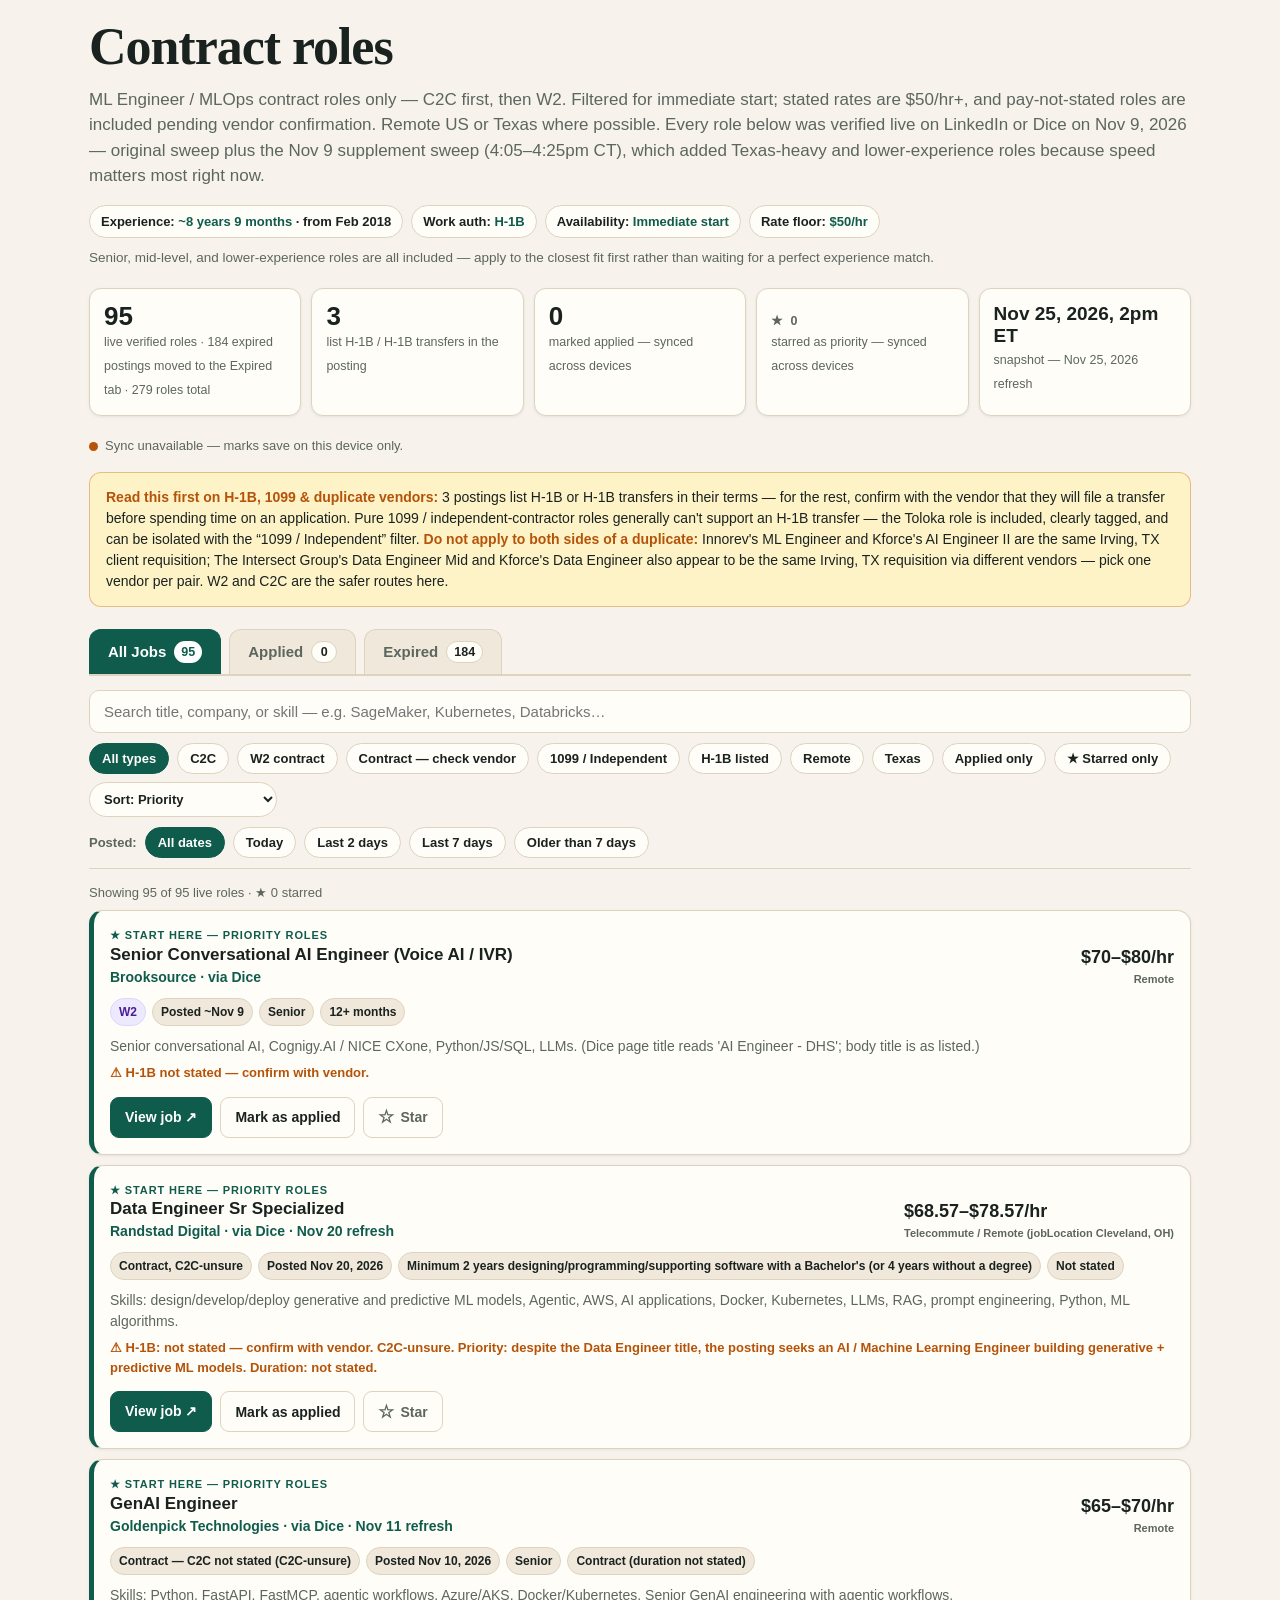
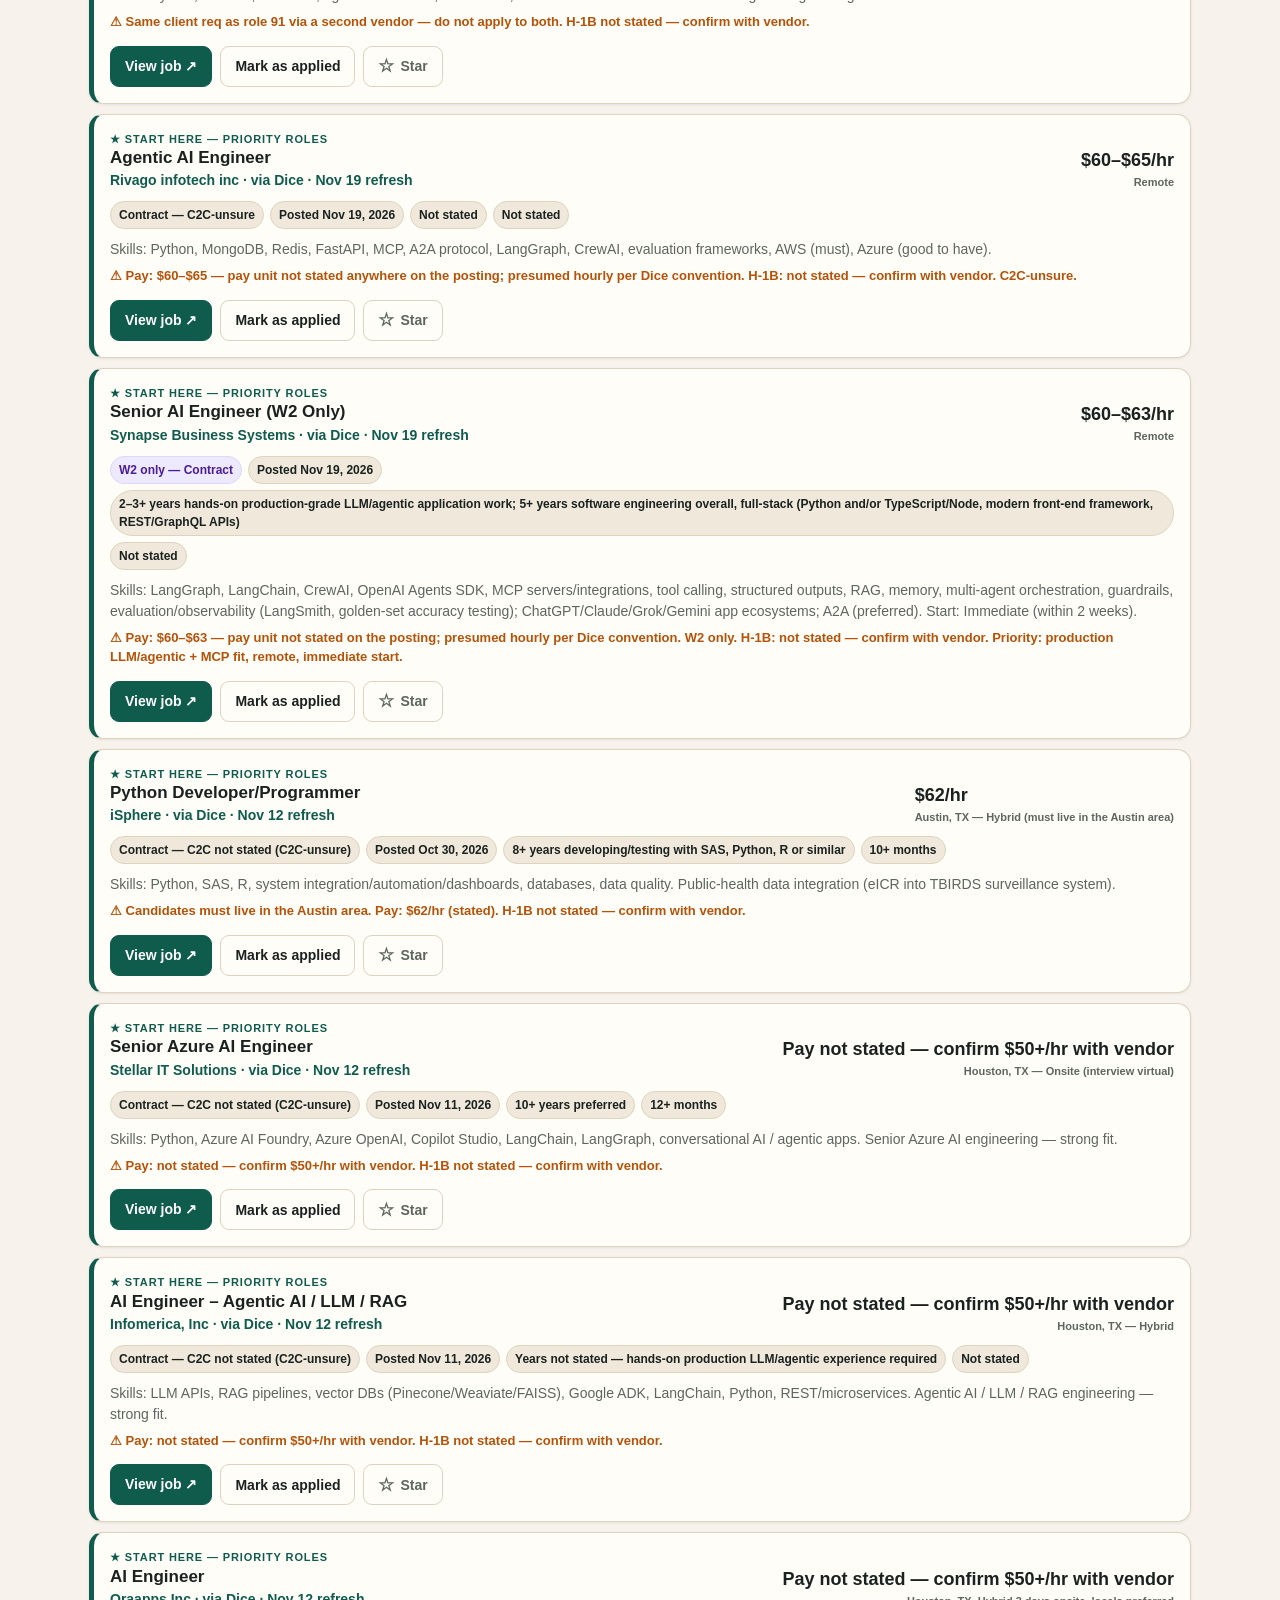
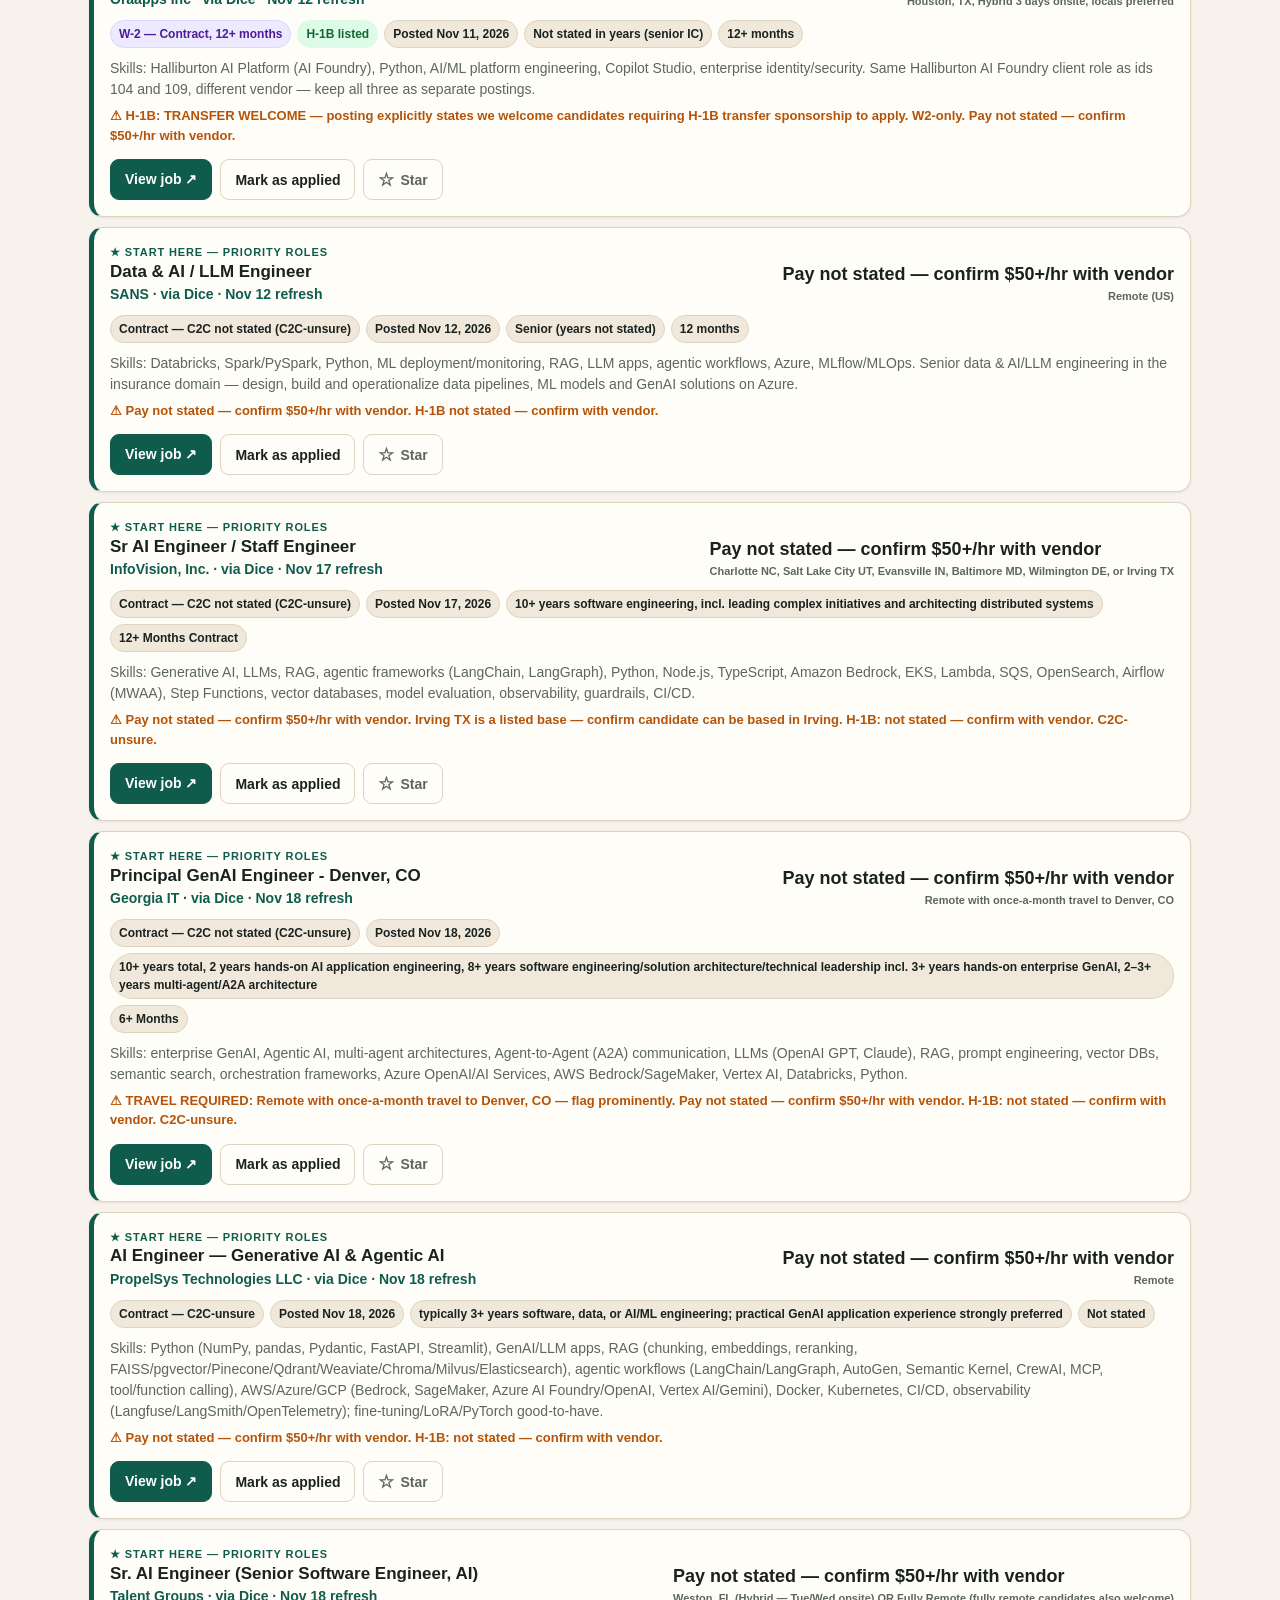
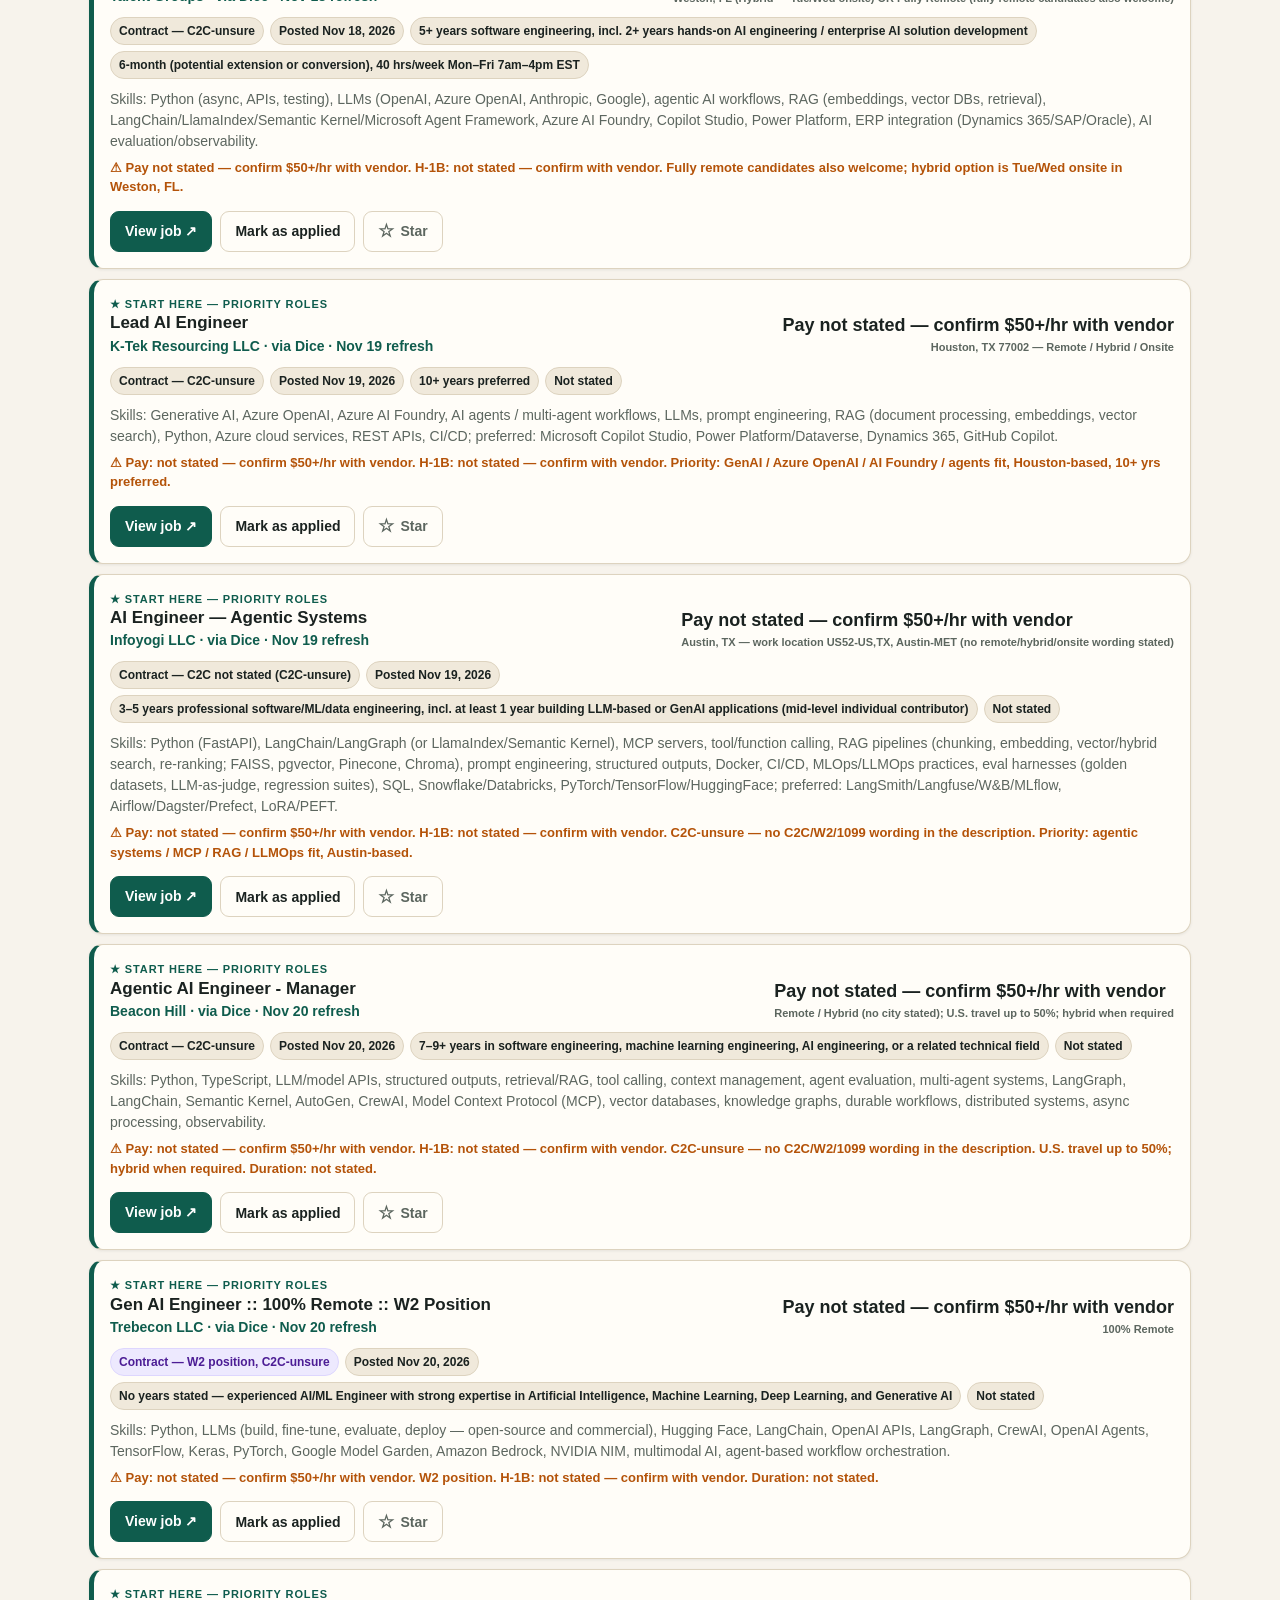
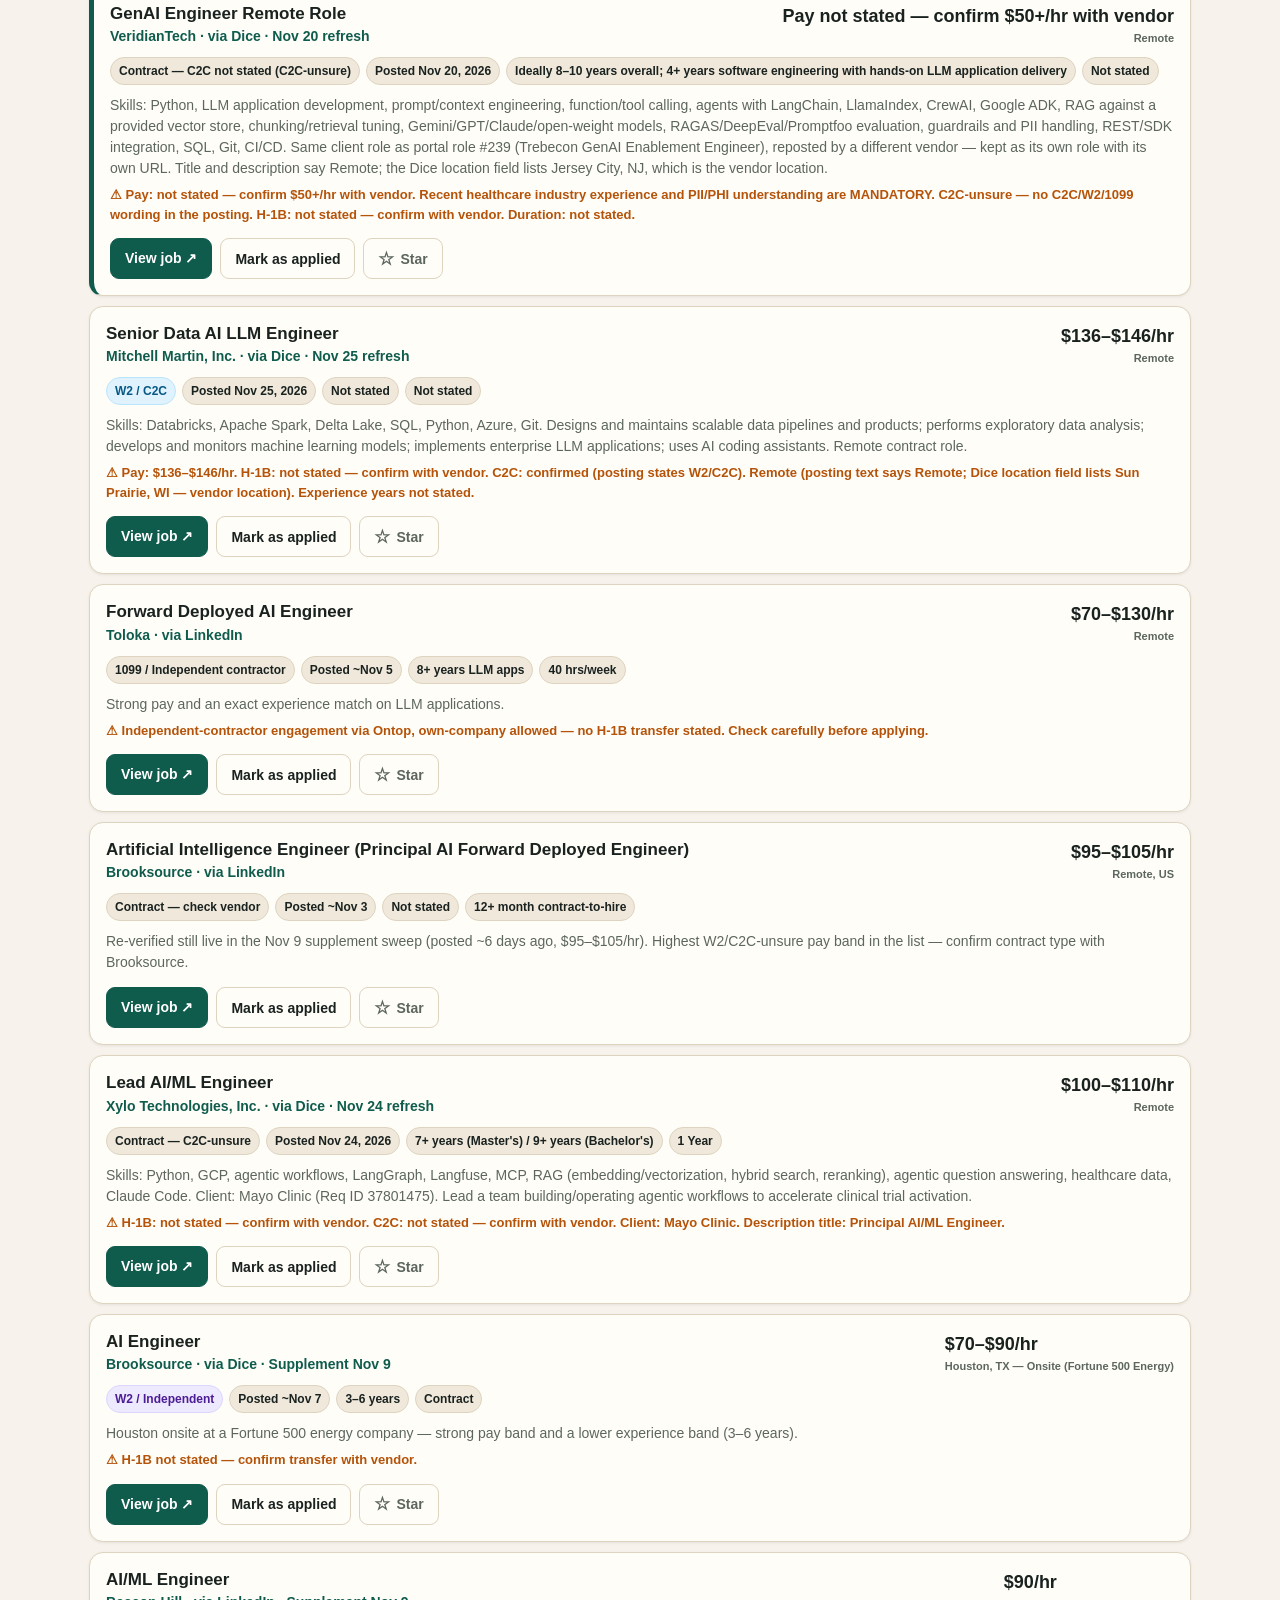
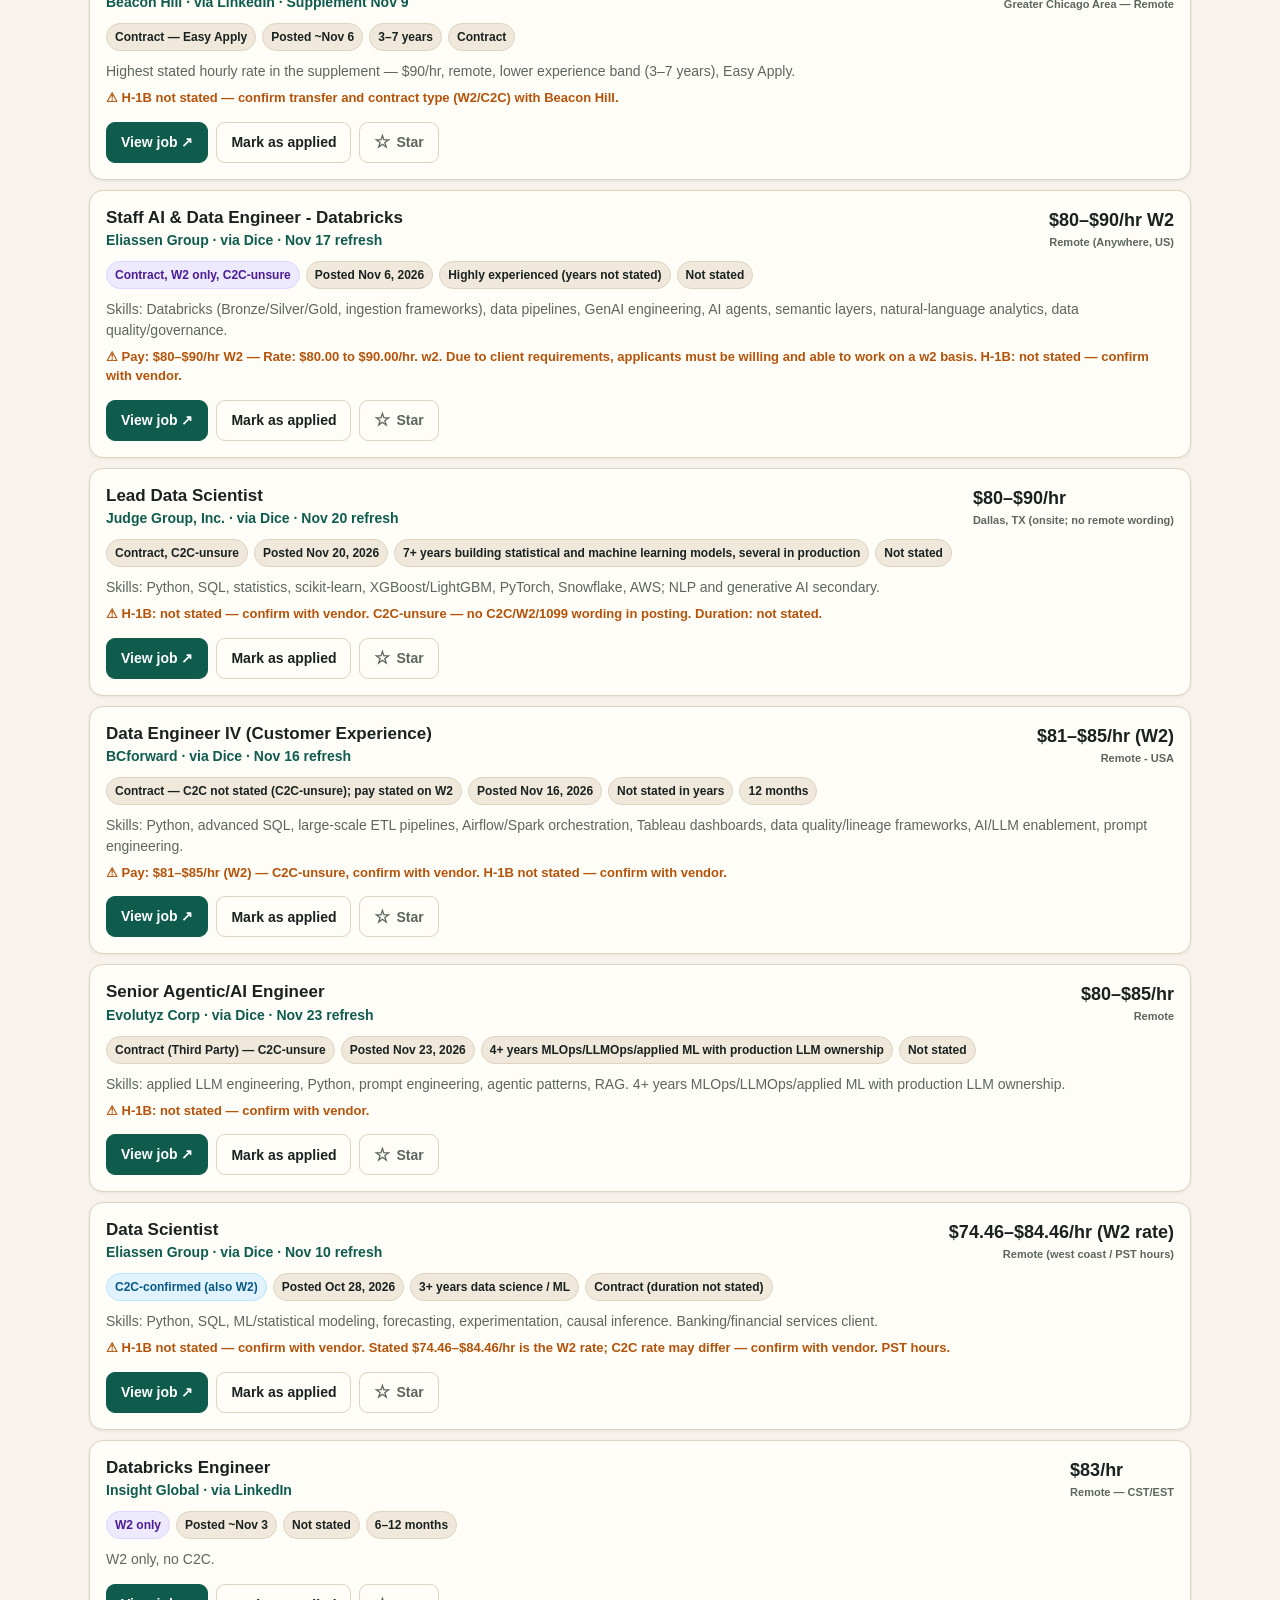
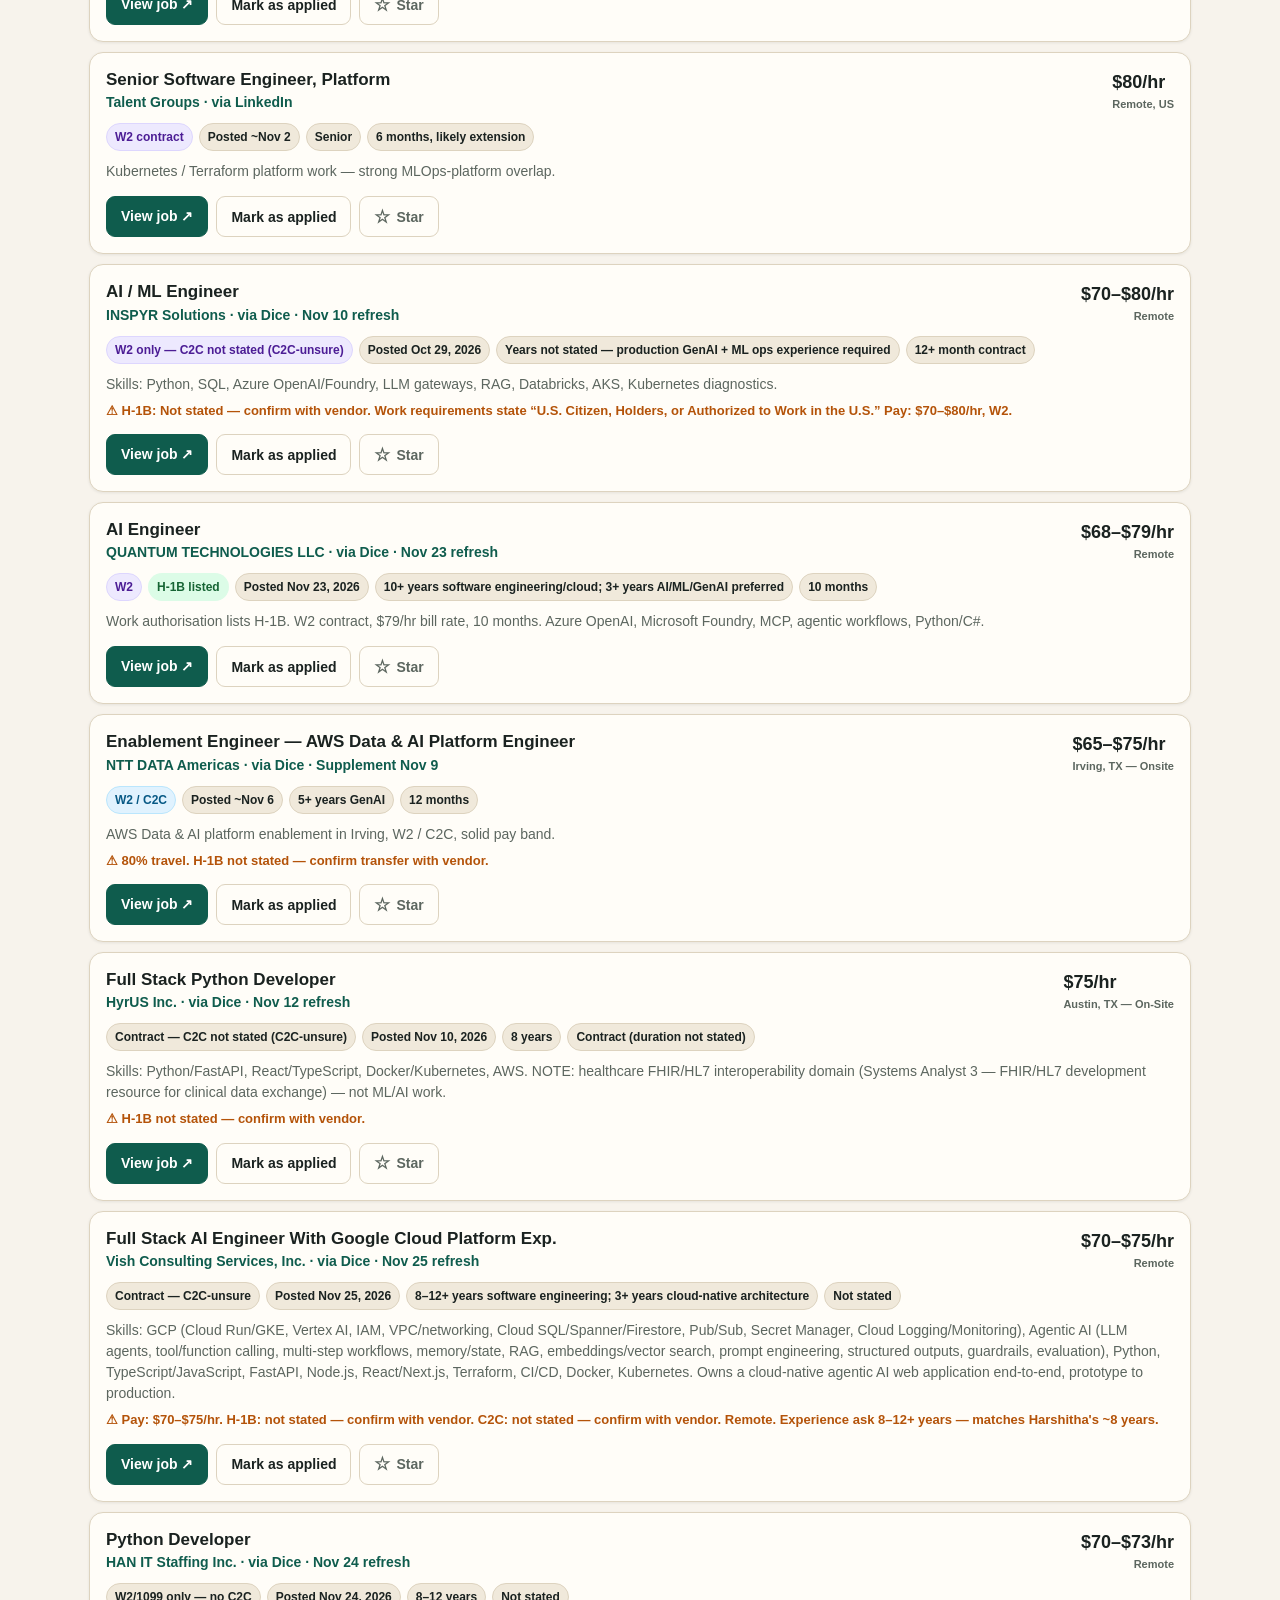
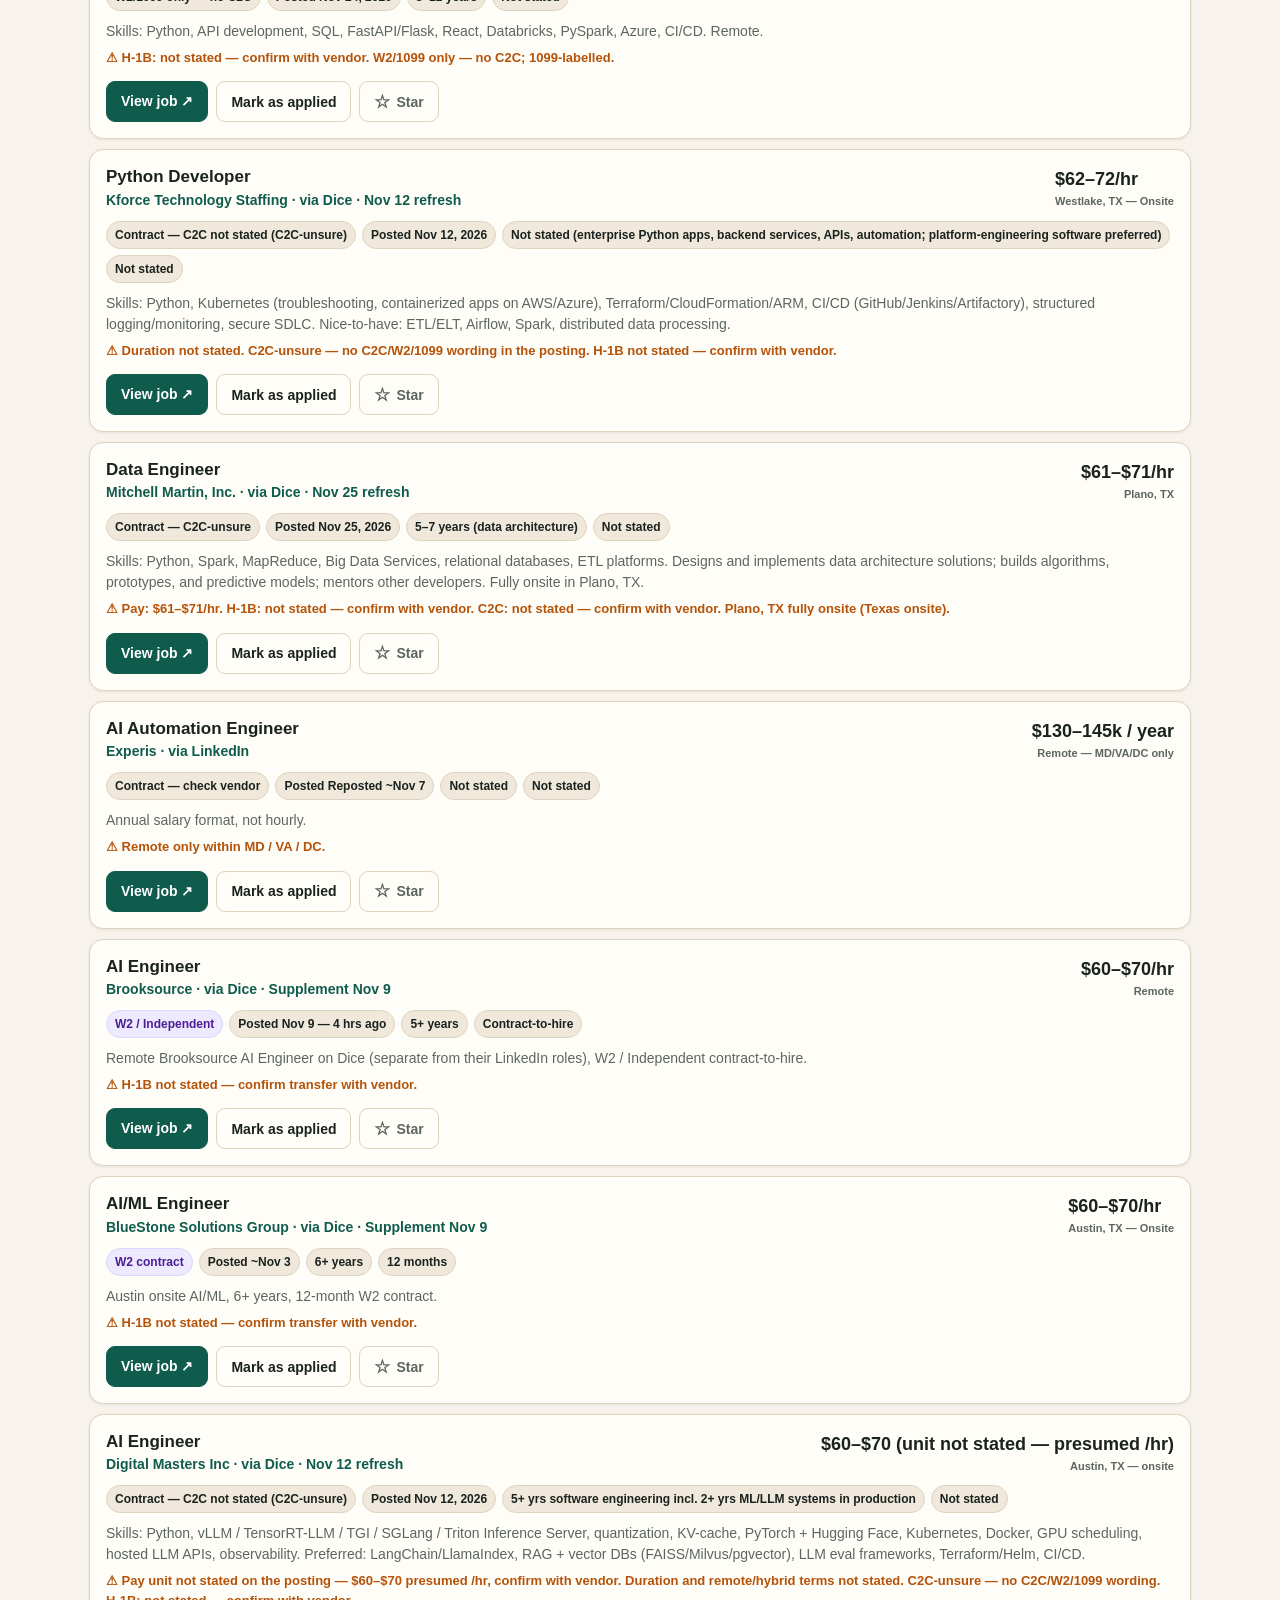
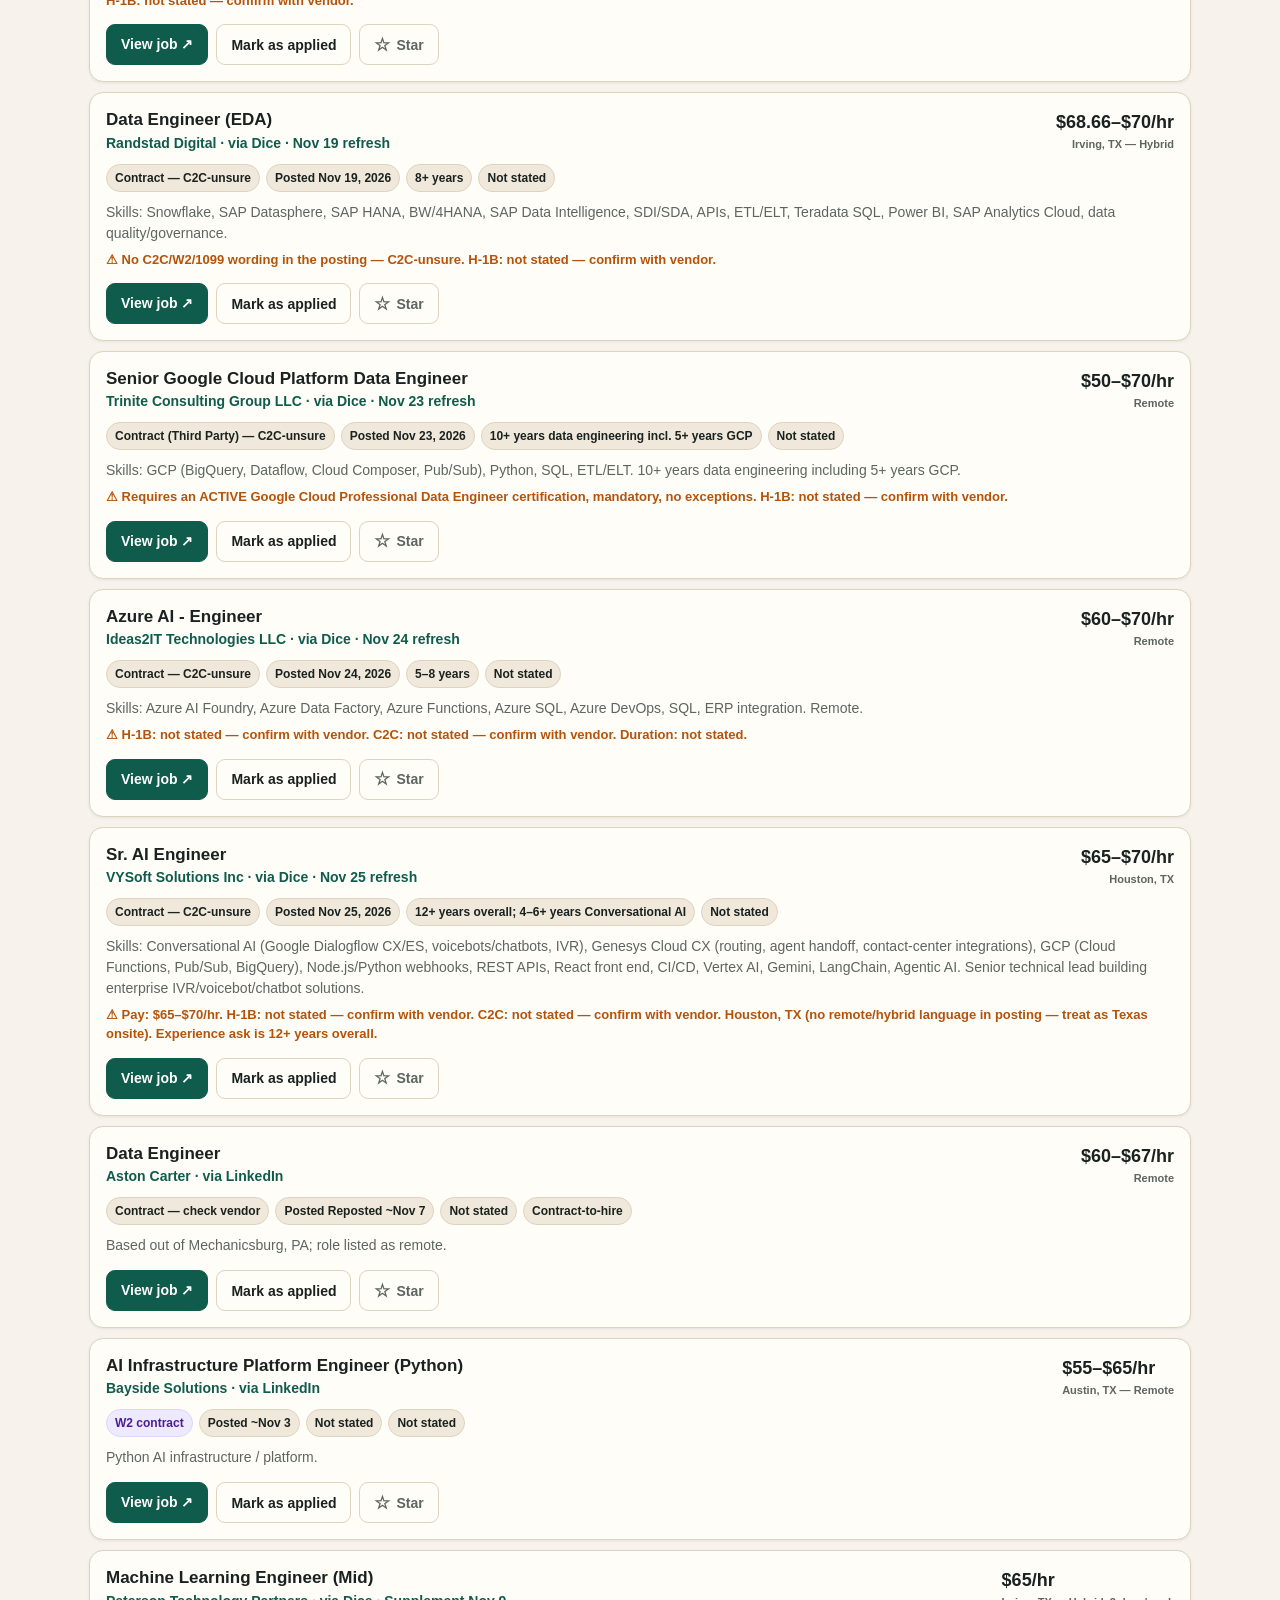
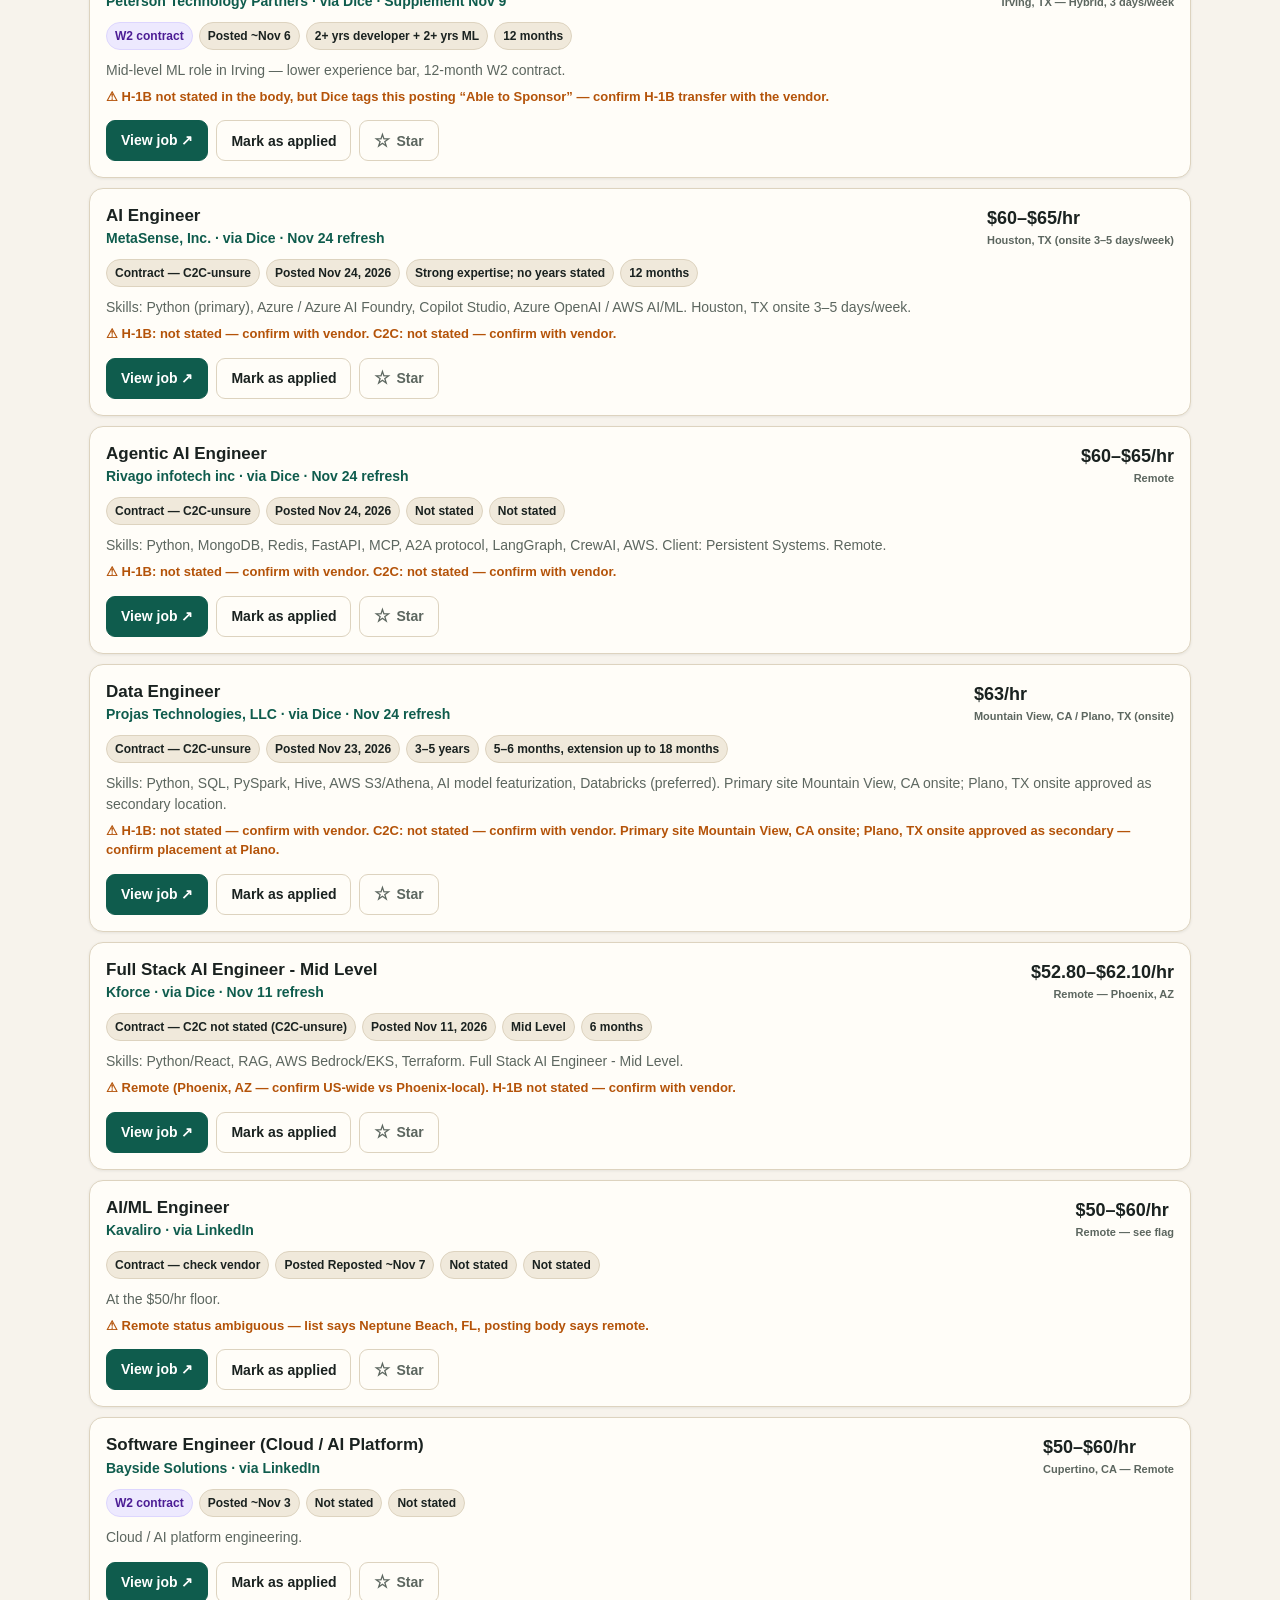
==== commit 04a0c42e: "Refresh Nov 25, 2026 2pm ET: rebuild index.html (95 live)" ====
--- a/index.html
+++ b/index.html
@@ -109,11 +109,11 @@
     </div>
     <p style="font-size:13.5px;color:var(--muted);margin:10px 0 0">Senior, mid-level, and lower-experience roles are all included — apply to the closest fit first rather than waiting for a perfect experience match.</p>
     <div class="stats">
-      <div class="stat"><b id="statTotal">95</b><span>live verified roles · 183 expired postings moved to the Expired tab · 278 roles total</span></div>
+      <div class="stat"><b id="statTotal">95</b><span>live verified roles · 184 expired postings moved to the Expired tab · 279 roles total</span></div>
       <div class="stat"><b>3</b><span>list H-1B / H-1B transfers in the posting</span></div>
       <div class="stat"><b id="statApplied">0</b><span>marked applied — synced across devices</span></div>
       <div class="stat stat-star"><b><span aria-hidden="true">★</span> <span id="statStarred">0</span></b><span>starred as priority — synced across devices</span></div>
-      <div class="stat stat-date"><b>Nov 25, 2026, 12pm ET</b><span>snapshot — Nov 25, 2026 refresh</span></div>
+      <div class="stat stat-date"><b>Nov 25, 2026, 2pm ET</b><span>snapshot — Nov 25, 2026 refresh</span></div>
     </div>
     <p class="sync-status" id="syncStatus" role="status"><span class="sync-dot" aria-hidden="true"></span><span id="syncStatusText">Sync: connecting…</span></p>
     <div class="notice"><strong>Read this first on H-1B, 1099 &amp; duplicate vendors:</strong> 3 postings list H-1B or H-1B transfers in their terms — for the rest, confirm with the vendor that they will file a transfer before spending time on an application. Pure 1099 / independent-contractor roles generally can't support an H-1B transfer — the Toloka role is included, clearly tagged, and can be isolated with the “1099 / Independent” filter. <strong>Do not apply to both sides of a duplicate:</strong> Innorev's ML Engineer and Kforce's AI Engineer II are the same Irving, TX client requisition; The Intersect Group's Data Engineer Mid and Kforce's Data Engineer also appear to be the same Irving, TX requisition via different vendors — pick one vendor per pair. W2 and C2C are the safer routes here.</div>
@@ -122,7 +122,7 @@
   <nav class="view-tabs" aria-label="Job views">
     <button class="view-tab" id="tabAll" data-view="all" role="tab" aria-selected="true">All Jobs <span class="tab-count" id="tabAllCount">95</span></button>
     <button class="view-tab" id="tabApplied" data-view="applied" role="tab" aria-selected="false">Applied <span class="tab-count" id="tabAppliedCount">0</span></button>
-    <button class="view-tab" id="tabExpired" data-view="expired" role="tab" aria-selected="false">Expired <span class="tab-count" id="tabExpiredCount">183</span></button>
+    <button class="view-tab" id="tabExpired" data-view="expired" role="tab" aria-selected="false">Expired <span class="tab-count" id="tabExpiredCount">184</span></button>
   </nav>
 
   <div class="controls">
@@ -166,7 +166,7 @@
 </div>
 
 <script>
-window.PORTAL_DATA = {"snapshot": "Nov 25, 2026, 12pm ET", "totals": {"live":95,"expired":183,"total":278}, "jobs": [
+window.PORTAL_DATA = {"snapshot": "Nov 25, 2026, 2pm ET", "totals": {"live":95,"expired":184,"total":279}, "jobs": [
 {"id":1,"priority":1,"title":"AI Engineer","company":"QUANTUM TECHNOLOGIES LLC","loc":"Remote","pay":"$80–$90/hr","payNum":90,"type":"c2c","typeLabel":"C2C","h1b":true,"posted":"~Oct 29","postedISO":"2026-10-29","exp":"5+ years","dur":"6–15 months","url":"https://www.dice.com/job-detail/552bbc43-dff8-45bf-8ea2-988f9c6149a3","src":"Dice","desc":"Work authorisation lists H-1B. Highest-paying H-1B-listed C2C role in the sweep."},
 {"id":2,"priority":1,"title":"AWS AI/ML Engineer","company":"MACHINE LEARNING TECHNOLOGIES LLC","loc":"Austin, TX — Onsite","pay":"$78/hr","payNum":78,"type":"c2c","typeLabel":"C2C","h1b":true,"posted":"~Nov 8","postedISO":"2026-11-08","exp":"4+ years","dur":"8 months + extension","url":"https://www.linkedin.com/jobs/view/4487932561/","src":"LinkedIn","desc":"Closest skill match: SageMaker, Bedrock, EKS, Terraform, MLflow. Work auth lists H-1B."},
 {"id":3,"priority":1,"title":"AI Engineer — second posting","company":"QUANTUM TECHNOLOGIES LLC","loc":"Remote","pay":"$60–$65/hr","payNum":65,"type":"c2c","typeLabel":"C2C","h1b":true,"posted":"~Nov 7","postedISO":"2026-11-07","exp":"See flag","dur":"10 months","url":"https://www.dice.com/job-detail/580f6f56-983e-4904-b621-9505b9cf9ee1","src":"Dice","desc":"Work authorisation lists H-1B.","flag":"Asks 10+ years total — above the ~8 years 9 months target, worth a vendor check given the H-1B listing."},
@@ -444,8 +444,9 @@
 {"company":"New York Technology Partners","desc":"Skills: Python, SQL, Spark, PySpark, Unix/Linux, GCP (BigQuery, Composer/Airflow, GCS, Dataproc, Dataflow), Kafka, Oracle Exadata, GitHub, GitHub Actions, Harness, CI/CD, OpenShift Container Platform, event-driven architecture, data governance and data quality. Designs and supports scalable batch and real-time data pipelines; experience leveraging AI build tools and Agentic AI solutions.","dur":"Not stated","exp":"10 years IT; 5+ years Data Engineering; 2+ years GCP","flag":"Pay: not stated — confirm $50+/hr with vendor. H-1B: not stated — confirm with vendor. C2C: not stated — confirm with vendor. Dallas, TX hybrid (3 days office). Experience ask is 10 years IT.","h1b":false,"id":275,"loc":"Dallas, TX","pay":"Pay not stated","payNum":0,"posted":"Nov 25, 2026","postedISO":"2026-11-25","src":"Dice · Nov 25 refresh","title":"Lead Data Google Cloud Platform Engineer","type":"unsure","typeLabel":"Contract — C2C-unsure","url":"https://www.dice.com/job-detail/cc0b038a-6f20-4bc0-abbb-83ab1db8c9ff"},
 {"company":"Mitchell Martin, Inc.","desc":"Skills: Python, Spark, MapReduce, Big Data Services, relational databases, ETL platforms. Designs and implements data architecture solutions; builds algorithms, prototypes, and predictive models; mentors other developers. Fully onsite in Plano, TX.","dur":"Not stated","exp":"5–7 years (data architecture)","flag":"Pay: $61–$71/hr. H-1B: not stated — confirm with vendor. C2C: not stated — confirm with vendor. Plano, TX fully onsite (Texas onsite).","h1b":false,"id":276,"loc":"Plano, TX","pay":"$61–$71/hr","payNum":71,"posted":"Nov 25, 2026","postedISO":"2026-11-25","src":"Dice · Nov 25 refresh","title":"Data Engineer","type":"unsure","typeLabel":"Contract — C2C-unsure","url":"https://www.dice.com/job-detail/e5c5850d-1e7e-4c4c-916f-8e15665f56ec"},
 {"company":"HAN IT Staffing Inc.","desc":"Skills: Informatica Data Quality (IDQ), SQL, data validation and reconciliation. Data-quality-focused role: finalizes, validates, and deploys ~12 existing DQ workflows/reports; runs a structured monthly Data Quality review process; incident management and root-cause analysis. Remote.","dur":"Not stated","exp":"Not stated","flag":"Pay: not stated — confirm $50+/hr with vendor. H-1B: not stated — confirm with vendor. C2C: not stated — confirm with vendor. Remote. Data-quality / Informatica IDQ specialization — not ML/AI work; experience years not stated.","h1b":false,"id":277,"loc":"Remote","pay":"Pay not stated","payNum":0,"posted":"Nov 25, 2026","postedISO":"2026-11-25","src":"Dice · Nov 25 refresh","title":"Data Engineer","type":"unsure","typeLabel":"Contract — C2C-unsure","url":"https://www.dice.com/job-detail/67ac2be9-2e45-4453-ac74-beac94ad7482"},
-{"company":"Vish Consulting Services, Inc.","desc":"Skills: GCP (Cloud Run/GKE, Vertex AI, IAM, VPC/networking, Cloud SQL/Spanner/Firestore, Pub/Sub, Secret Manager, Cloud Logging/Monitoring), Agentic AI (LLM agents, tool/function calling, multi-step workflows, memory/state, RAG, embeddings/vector search, prompt engineering, structured outputs, guardrails, evaluation), Python, TypeScript/JavaScript, FastAPI, Node.js, React/Next.js, Terraform, CI/CD, Docker, Kubernetes. Owns a cloud-native agentic AI web application end-to-end, prototype to production.","dur":"Not stated","exp":"8–12+ years software engineering; 3+ years cloud-native architecture","flag":"Pay: $70–$75/hr. H-1B: not stated — confirm with vendor. C2C: not stated — confirm with vendor. Remote. Experience ask 8–12+ years — matches Harshitha's ~8 years.","h1b":false,"id":278,"loc":"Remote","pay":"$70–$75/hr","payNum":75,"posted":"Nov 25, 2026","postedISO":"2026-11-25","src":"Dice · Nov 25 refresh","title":"Full Stack AI Engineer With Google Cloud Platform Exp.","type":"unsure","typeLabel":"Contract — C2C-unsure","url":"https://www.dice.com/job-detail/b3c386f0-90fc-45ee-a856-38843b531e4c"}
-], "expired": {"1":"Nov 12, 2026, 7:08am CT","2":"Nov 18, 2026, 1:00pm CT","3":"Nov 10, 2026, 2:08pm CT","4":"Nov 17, 2026, 1:13pm CT","6":"Nov 18, 2026, 11:05am CT","7":"Nov 10, 2026, 2:08pm CT","8":"Nov 10, 2026, 2:08pm CT","9":"Nov 16, 2026, 9:00am CT","14":"Nov 16, 2026, 11:10am CT","15":"Nov 20, 2026, 5:02pm CT","17":"Nov 11, 2026, 3:02pm CT","19":"Nov 11, 2026, 3:03pm CT","20":"Nov 10, 2026, 2:08pm CT","21":"Nov 19, 2026, 11:01am CT","22":"Nov 11, 2026, 3:04pm CT","23":"Nov 16, 2026, 11:02am CT","27":"Nov 11, 2026, 11:05am CT","28":"Nov 11, 2026, 1:05pm CT","30":"Nov 13, 2026, 11:01am CT","31":"Nov 13, 2026, 9:03am CT","33":"Nov 10, 2026, 2:08pm CT","34":"Nov 11, 2026, 5:06pm CT","36":"Nov 10, 2026, 2:08pm CT","37":"Nov 10, 2026, 2:08pm CT","38":"Nov 10, 2026, 2:08pm CT","40":"Nov 10, 2026, 2:08pm CT","43":"Nov 18, 2026, 9:09am CT","44":"Nov 23, 2026, 9:06am CT","45":"Nov 16, 2026, 11:03am CT","49":"Nov 11, 2026, 3:08pm CT","50":"Nov 19, 2026, 11:03am CT","52":"Nov 18, 2026, 7:08am CT","53":"Nov 19, 2026, 11:17am CT","55":"Nov 10, 2026, 2:08pm CT","56":"Nov 10, 2026, 2:08pm CT","58":"Nov 19, 2026, 11:03am CT","59":"Nov 10, 2026, 2:08pm CT","60":"Nov 12, 2026, 11:11am CT","61":"Nov 10, 2026, 2:08pm CT","62":"Nov 10, 2026, 2:08pm CT","63":"Nov 10, 2026, 2:08pm CT","64":"Nov 10, 2026, 2:08pm CT","65":"Nov 10, 2026, 2:08pm CT","67":"Nov 13, 2026, 1:02pm CT","68":"Nov 10, 2026, 2:08pm CT","69":"Nov 10, 2026, 2:08pm CT","70":"Nov 12, 2026, 11:11am CT","72":"Nov 12, 2026, 9:09am CT","73":"Nov 11, 2026, 11:05am CT","74":"Nov 11, 2026, 11:05am CT","75":"Nov 11, 2026, 11:05am CT","76":"Nov 11, 2026, 11:05am CT","77":"Nov 11, 2026, 11:05am CT","78":"Nov 11, 2026, 11:05am CT","79":"Nov 11, 2026, 11:05am CT","81":"Nov 17, 2026, 3:08pm CT","84":"Nov 19, 2026, 5:05pm CT","85":"Nov 13, 2026, 3:03pm CT","86":"Nov 18, 2026, 9:11am CT","88":"Nov 12, 2026, 9:09am CT","89":"Nov 12, 2026, 1:09pm CT","91":"Nov 13, 2026, 1:03pm CT","92":"Nov 12, 2026, 5:12pm CT","95":"Nov 12, 2026, 11:11am CT","98":"Nov 13, 2026, 11:04am CT","99":"Nov 13, 2026, 11:04am CT","100":"Nov 13, 2026, 11:04am CT","101":"Nov 13, 2026, 9:05am CT","102":"Nov 17, 2026, 7:10am CT","103":"Nov 23, 2026, 3:04pm CT","104":"Nov 18, 2026, 5:12pm CT","105":"Nov 23, 2026, 3:04pm CT","107":"Nov 13, 2026, 11:04am CT","108":"Nov 16, 2026, 11:07am CT","110":"Nov 16, 2026, 11:07am CT","112":"Nov 12, 2026, 11:11am CT","113":"Nov 16, 2026, 3:08pm CT","114":"Nov 13, 2026, 9:06am CT","115":"Nov 16, 2026, 1:08pm CT","117":"Nov 19, 2026, 5:06pm CT","118":"Nov 12, 2026, 3:09pm CT","120":"Nov 20, 2026, 1:07pm CT","123":"Nov 17, 2026, 11:08am CT","124":"Nov 16, 2026, 1:08pm CT","125":"Nov 13, 2026, 5:06pm CT","126":"Nov 18, 2026, 9:13am CT","129":"Nov 17, 2026, 5:11pm CT","131":"Nov 23, 2026, 3:04pm CT","132":"Nov 16, 2026, 11:08am CT","134":"Nov 16, 2026, 9:08am CT","135":"Nov 20, 2026, 9:07am CT","136":"Nov 16, 2026, 9:08am CT","137":"Nov 16, 2026, 9:08am CT","138":"Nov 16, 2026, 11:08am CT","139":"Nov 17, 2026, 7:12am CT","140":"Nov 16, 2026, 9:08am CT","141":"Nov 18, 2026, 11:10am CT","143":"Nov 16, 2026, 11:08am CT","145":"Nov 18, 2026, 5:12pm CT","146":"Nov 20, 2026, 9:07am CT","148":"Nov 18, 2026, 1:05pm CT","149":"Nov 16, 2026, 3:10pm CT","150":"Nov 16, 2026, 11:08am CT","153":"Nov 16, 2026, 5:09pm CT","154":"Nov 18, 2026, 1:05pm CT","155":"Nov 17, 2026, 9:10am CT","158":"Nov 17, 2026, 9:10am CT","159":"Nov 17, 2026, 1:09pm CT","160":"Nov 16, 2026, 5:10pm CT","162":"Nov 19, 2026, 7:08am CT","164":"Nov 18, 2026, 5:13pm CT","166":"Nov 19, 2026, 7:08am CT","167":"Nov 18, 2026, 9:14am CT","168":"Nov 18, 2026, 9:14am CT","169":"Nov 19, 2026, 5:07pm CT","170":"Nov 18, 2026, 9:14am CT","171":"Nov 23, 2026, 11:05am CT","172":"Nov 20, 2026, 9:08am CT","173":"Nov 19, 2026, 11:05am CT","175":"Nov 18, 2026, 11:11am CT","178":"Nov 17, 2026, 1:10pm CT","179":"Nov 18, 2026, 9:15am CT","180":"Nov 17, 2026, 5:13pm CT","183":"Nov 17, 2026, 3:13pm CT","184":"Nov 18, 2026, 5:13pm CT","185":"Nov 18, 2026, 5:13pm CT","187":"Nov 19, 2026, 3:06pm CT","190":"Nov 19, 2026, 3:06pm CT","191":"Nov 18, 2026, 9:15am CT","192":"Nov 21, 2026, 9:05am CT","193":"Nov 19, 2026, 9:07am CT","194":"Nov 23, 2026, 11:06am CT","195":"Nov 18, 2026, 5:13pm CT","196":"Nov 19, 2026, 3:06pm CT","197":"Nov 18, 2026, 5:13pm CT","198":"Nov 18, 2026, 3:05pm CT","199":"Nov 23, 2026, 9:09am CT","202":"Nov 19, 2026, 7:08am CT","204":"Nov 19, 2026, 11:06am CT","206":"Nov 19, 2026, 5:07pm CT","207":"Nov 19, 2026, 9:07am CT","210":"Nov 20, 2026, 9:08am CT","211":"Nov 23, 2026, 1:06pm CT","212":"Nov 20, 2026, 9:08am CT","213":"Nov 19, 2026, 1:08pm CT","215":"Nov 19, 2026, 1:08pm CT","217":"Nov 20, 2026, 5:07pm CT","220":"Nov 19, 2026, 5:07pm CT","223":"Nov 20, 2026, 5:07pm CT","228":"Nov 23, 2026, 1:06pm CT","230":"Nov 20, 2026, 3:06pm CT","232":"Nov 20, 2026, 3:07pm CT","234":"Nov 23, 2026, 11:06am CT","248":"Nov 23, 2026, 3:06pm CT","83":"Nov 23, 2026, 5:04pm CT","128":"Nov 23, 2026, 5:05pm CT","238":"Nov 23, 2026, 5:06pm CT","239":"Nov 23, 2026, 5:06pm CT","5":"Nov 24, 2026, 7:02am CT","106":"Nov 24, 2026, 9:07am CT","233":"Nov 24, 2026, 9:09am CT","242":"Nov 24, 2026, 9:10am CT","247":"Nov 24, 2026, 9:10am CT","249":"Nov 24, 2026, 9:10am CT","201":"Nov 24, 2026, 11:06am CT","203":"Nov 24, 2026, 11:06am CT","221":"Nov 24, 2026, 11:06am CT","235":"Nov 24, 2026, 11:06am CT","176":"Nov 24, 2026, 1:06pm CT","254":"Nov 24, 2026, 1:07pm CT","57":"Nov 24, 2026, 3:03pm CT","224":"Nov 24, 2026, 3:06pm CT","260":"Nov 24, 2026, 3:07pm CT","243":"Nov 24, 2026, 5:10pm CT","144":"Nov 25, 2026, 7:09am CT","163":"Nov 25, 2026, 7:09am CT","261":"Nov 25, 2026, 9:11am CT","262":"Nov 25, 2026, 9:11am CT","119":"Expired Nov 25, 2026, 11:05am CT — posting removed","156":"Expired Nov 25, 2026, 11:06am CT — posting removed","237":"Expired Nov 25, 2026, 11:08am CT — posting removed","256":"Expired Nov 25, 2026, 11:09am CT — posting removed","264":"Expired Nov 25, 2026, 11:09am CT — posting removed"}};
+{"company":"Vish Consulting Services, Inc.","desc":"Skills: GCP (Cloud Run/GKE, Vertex AI, IAM, VPC/networking, Cloud SQL/Spanner/Firestore, Pub/Sub, Secret Manager, Cloud Logging/Monitoring), Agentic AI (LLM agents, tool/function calling, multi-step workflows, memory/state, RAG, embeddings/vector search, prompt engineering, structured outputs, guardrails, evaluation), Python, TypeScript/JavaScript, FastAPI, Node.js, React/Next.js, Terraform, CI/CD, Docker, Kubernetes. Owns a cloud-native agentic AI web application end-to-end, prototype to production.","dur":"Not stated","exp":"8–12+ years software engineering; 3+ years cloud-native architecture","flag":"Pay: $70–$75/hr. H-1B: not stated — confirm with vendor. C2C: not stated — confirm with vendor. Remote. Experience ask 8–12+ years — matches Harshitha's ~8 years.","h1b":false,"id":278,"loc":"Remote","pay":"$70–$75/hr","payNum":75,"posted":"Nov 25, 2026","postedISO":"2026-11-25","src":"Dice · Nov 25 refresh","title":"Full Stack AI Engineer With Google Cloud Platform Exp.","type":"unsure","typeLabel":"Contract — C2C-unsure","url":"https://www.dice.com/job-detail/b3c386f0-90fc-45ee-a856-38843b531e4c"},
+{"company":"Apetan Consulting","desc":"Skills: Python, machine learning, MLOps, MLflow, Kubeflow, Airflow, Docker, Kubernetes, CI/CD, AWS/Azure/GCP, data pipelines and automation. Builds, deploys, automates and maintains ML models in production; manages ML pipelines, automates model training and deployment, monitors model performance. Remote contract role.","dur":"Not stated","exp":"Not stated","flag":"Pay: not stated — confirm $50+/hr with vendor. H-1B: not stated — confirm with vendor. C2C: not stated — confirm with vendor. Remote (posting text says Remote; Dice location field lists Jackson Township, NJ — vendor location). Experience years not stated.","h1b":false,"id":279,"loc":"Remote","pay":"Pay not stated","payNum":0,"posted":"Nov 25, 2026","postedISO":"2026-11-25","src":"Dice · Nov 25 refresh","title":"MLOps Engineers / Remote","type":"unsure","typeLabel":"Contract — C2C-unsure","url":"https://www.dice.com/job-detail/4687d504-7e2e-4841-bd11-39174923419b"}
+], "expired": {"1":"Nov 12, 2026, 7:08am CT","2":"Nov 18, 2026, 1:00pm CT","3":"Nov 10, 2026, 2:08pm CT","4":"Nov 17, 2026, 1:13pm CT","6":"Nov 18, 2026, 11:05am CT","7":"Nov 10, 2026, 2:08pm CT","8":"Nov 10, 2026, 2:08pm CT","9":"Nov 16, 2026, 9:00am CT","14":"Nov 16, 2026, 11:10am CT","15":"Nov 20, 2026, 5:02pm CT","17":"Nov 11, 2026, 3:02pm CT","19":"Nov 11, 2026, 3:03pm CT","20":"Nov 10, 2026, 2:08pm CT","21":"Nov 19, 2026, 11:01am CT","22":"Nov 11, 2026, 3:04pm CT","23":"Nov 16, 2026, 11:02am CT","27":"Nov 11, 2026, 11:05am CT","28":"Nov 11, 2026, 1:05pm CT","30":"Nov 13, 2026, 11:01am CT","31":"Nov 13, 2026, 9:03am CT","33":"Nov 10, 2026, 2:08pm CT","34":"Nov 11, 2026, 5:06pm CT","36":"Nov 10, 2026, 2:08pm CT","37":"Nov 10, 2026, 2:08pm CT","38":"Nov 10, 2026, 2:08pm CT","40":"Nov 10, 2026, 2:08pm CT","43":"Nov 18, 2026, 9:09am CT","44":"Nov 23, 2026, 9:06am CT","45":"Nov 16, 2026, 11:03am CT","49":"Nov 11, 2026, 3:08pm CT","50":"Nov 19, 2026, 11:03am CT","52":"Nov 18, 2026, 7:08am CT","53":"Nov 19, 2026, 11:17am CT","55":"Nov 10, 2026, 2:08pm CT","56":"Nov 10, 2026, 2:08pm CT","58":"Nov 19, 2026, 11:03am CT","59":"Nov 10, 2026, 2:08pm CT","60":"Nov 12, 2026, 11:11am CT","61":"Nov 10, 2026, 2:08pm CT","62":"Nov 10, 2026, 2:08pm CT","63":"Nov 10, 2026, 2:08pm CT","64":"Nov 10, 2026, 2:08pm CT","65":"Nov 10, 2026, 2:08pm CT","67":"Nov 13, 2026, 1:02pm CT","68":"Nov 10, 2026, 2:08pm CT","69":"Nov 10, 2026, 2:08pm CT","70":"Nov 12, 2026, 11:11am CT","72":"Nov 12, 2026, 9:09am CT","73":"Nov 11, 2026, 11:05am CT","74":"Nov 11, 2026, 11:05am CT","75":"Nov 11, 2026, 11:05am CT","76":"Nov 11, 2026, 11:05am CT","77":"Nov 11, 2026, 11:05am CT","78":"Nov 11, 2026, 11:05am CT","79":"Nov 11, 2026, 11:05am CT","81":"Nov 17, 2026, 3:08pm CT","84":"Nov 19, 2026, 5:05pm CT","85":"Nov 13, 2026, 3:03pm CT","86":"Nov 18, 2026, 9:11am CT","88":"Nov 12, 2026, 9:09am CT","89":"Nov 12, 2026, 1:09pm CT","91":"Nov 13, 2026, 1:03pm CT","92":"Nov 12, 2026, 5:12pm CT","95":"Nov 12, 2026, 11:11am CT","98":"Nov 13, 2026, 11:04am CT","99":"Nov 13, 2026, 11:04am CT","100":"Nov 13, 2026, 11:04am CT","101":"Nov 13, 2026, 9:05am CT","102":"Nov 17, 2026, 7:10am CT","103":"Nov 23, 2026, 3:04pm CT","104":"Nov 18, 2026, 5:12pm CT","105":"Nov 23, 2026, 3:04pm CT","107":"Nov 13, 2026, 11:04am CT","108":"Nov 16, 2026, 11:07am CT","110":"Nov 16, 2026, 11:07am CT","112":"Nov 12, 2026, 11:11am CT","113":"Nov 16, 2026, 3:08pm CT","114":"Nov 13, 2026, 9:06am CT","115":"Nov 16, 2026, 1:08pm CT","117":"Nov 19, 2026, 5:06pm CT","118":"Nov 12, 2026, 3:09pm CT","120":"Nov 20, 2026, 1:07pm CT","123":"Nov 17, 2026, 11:08am CT","124":"Nov 16, 2026, 1:08pm CT","125":"Nov 13, 2026, 5:06pm CT","126":"Nov 18, 2026, 9:13am CT","129":"Nov 17, 2026, 5:11pm CT","131":"Nov 23, 2026, 3:04pm CT","132":"Nov 16, 2026, 11:08am CT","134":"Nov 16, 2026, 9:08am CT","135":"Nov 20, 2026, 9:07am CT","136":"Nov 16, 2026, 9:08am CT","137":"Nov 16, 2026, 9:08am CT","138":"Nov 16, 2026, 11:08am CT","139":"Nov 17, 2026, 7:12am CT","140":"Nov 16, 2026, 9:08am CT","141":"Nov 18, 2026, 11:10am CT","143":"Nov 16, 2026, 11:08am CT","145":"Nov 18, 2026, 5:12pm CT","146":"Nov 20, 2026, 9:07am CT","148":"Nov 18, 2026, 1:05pm CT","149":"Nov 16, 2026, 3:10pm CT","150":"Nov 16, 2026, 11:08am CT","153":"Nov 16, 2026, 5:09pm CT","154":"Nov 18, 2026, 1:05pm CT","155":"Nov 17, 2026, 9:10am CT","158":"Nov 17, 2026, 9:10am CT","159":"Nov 17, 2026, 1:09pm CT","160":"Nov 16, 2026, 5:10pm CT","162":"Nov 19, 2026, 7:08am CT","164":"Nov 18, 2026, 5:13pm CT","166":"Nov 19, 2026, 7:08am CT","167":"Nov 18, 2026, 9:14am CT","168":"Nov 18, 2026, 9:14am CT","169":"Nov 19, 2026, 5:07pm CT","170":"Nov 18, 2026, 9:14am CT","171":"Nov 23, 2026, 11:05am CT","172":"Nov 20, 2026, 9:08am CT","173":"Nov 19, 2026, 11:05am CT","175":"Nov 18, 2026, 11:11am CT","178":"Nov 17, 2026, 1:10pm CT","179":"Nov 18, 2026, 9:15am CT","180":"Nov 17, 2026, 5:13pm CT","183":"Nov 17, 2026, 3:13pm CT","184":"Nov 18, 2026, 5:13pm CT","185":"Nov 18, 2026, 5:13pm CT","187":"Nov 19, 2026, 3:06pm CT","190":"Nov 19, 2026, 3:06pm CT","191":"Nov 18, 2026, 9:15am CT","192":"Nov 21, 2026, 9:05am CT","193":"Nov 19, 2026, 9:07am CT","194":"Nov 23, 2026, 11:06am CT","195":"Nov 18, 2026, 5:13pm CT","196":"Nov 19, 2026, 3:06pm CT","197":"Nov 18, 2026, 5:13pm CT","198":"Nov 18, 2026, 3:05pm CT","199":"Nov 23, 2026, 9:09am CT","202":"Nov 19, 2026, 7:08am CT","204":"Nov 19, 2026, 11:06am CT","206":"Nov 19, 2026, 5:07pm CT","207":"Nov 19, 2026, 9:07am CT","210":"Nov 20, 2026, 9:08am CT","211":"Nov 23, 2026, 1:06pm CT","212":"Nov 20, 2026, 9:08am CT","213":"Nov 19, 2026, 1:08pm CT","215":"Nov 19, 2026, 1:08pm CT","217":"Nov 20, 2026, 5:07pm CT","220":"Nov 19, 2026, 5:07pm CT","223":"Nov 20, 2026, 5:07pm CT","228":"Nov 23, 2026, 1:06pm CT","230":"Nov 20, 2026, 3:06pm CT","232":"Nov 20, 2026, 3:07pm CT","234":"Nov 23, 2026, 11:06am CT","248":"Nov 23, 2026, 3:06pm CT","83":"Nov 23, 2026, 5:04pm CT","128":"Nov 23, 2026, 5:05pm CT","238":"Nov 23, 2026, 5:06pm CT","239":"Nov 23, 2026, 5:06pm CT","5":"Nov 24, 2026, 7:02am CT","106":"Nov 24, 2026, 9:07am CT","233":"Nov 24, 2026, 9:09am CT","242":"Nov 24, 2026, 9:10am CT","247":"Nov 24, 2026, 9:10am CT","249":"Nov 24, 2026, 9:10am CT","201":"Nov 24, 2026, 11:06am CT","203":"Nov 24, 2026, 11:06am CT","221":"Nov 24, 2026, 11:06am CT","235":"Nov 24, 2026, 11:06am CT","176":"Nov 24, 2026, 1:06pm CT","254":"Nov 24, 2026, 1:07pm CT","57":"Nov 24, 2026, 3:03pm CT","224":"Nov 24, 2026, 3:06pm CT","260":"Nov 24, 2026, 3:07pm CT","243":"Nov 24, 2026, 5:10pm CT","144":"Nov 25, 2026, 7:09am CT","163":"Nov 25, 2026, 7:09am CT","261":"Nov 25, 2026, 9:11am CT","262":"Nov 25, 2026, 9:11am CT","119":"Expired Nov 25, 2026, 11:05am CT — posting removed","156":"Expired Nov 25, 2026, 11:06am CT — posting removed","237":"Expired Nov 25, 2026, 11:08am CT — posting removed","256":"Expired Nov 25, 2026, 11:09am CT — posting removed","264":"Expired Nov 25, 2026, 11:09am CT — posting removed","96":"Expired Nov 25, 2026, 1:03pm CT — posting removed"}};
 var JOBS = window.PORTAL_DATA.jobs;
 var EXPIRED = window.PORTAL_DATA.expired;
 // Data (JOBS, EXPIRED) lives in data/roles.json and is injected by
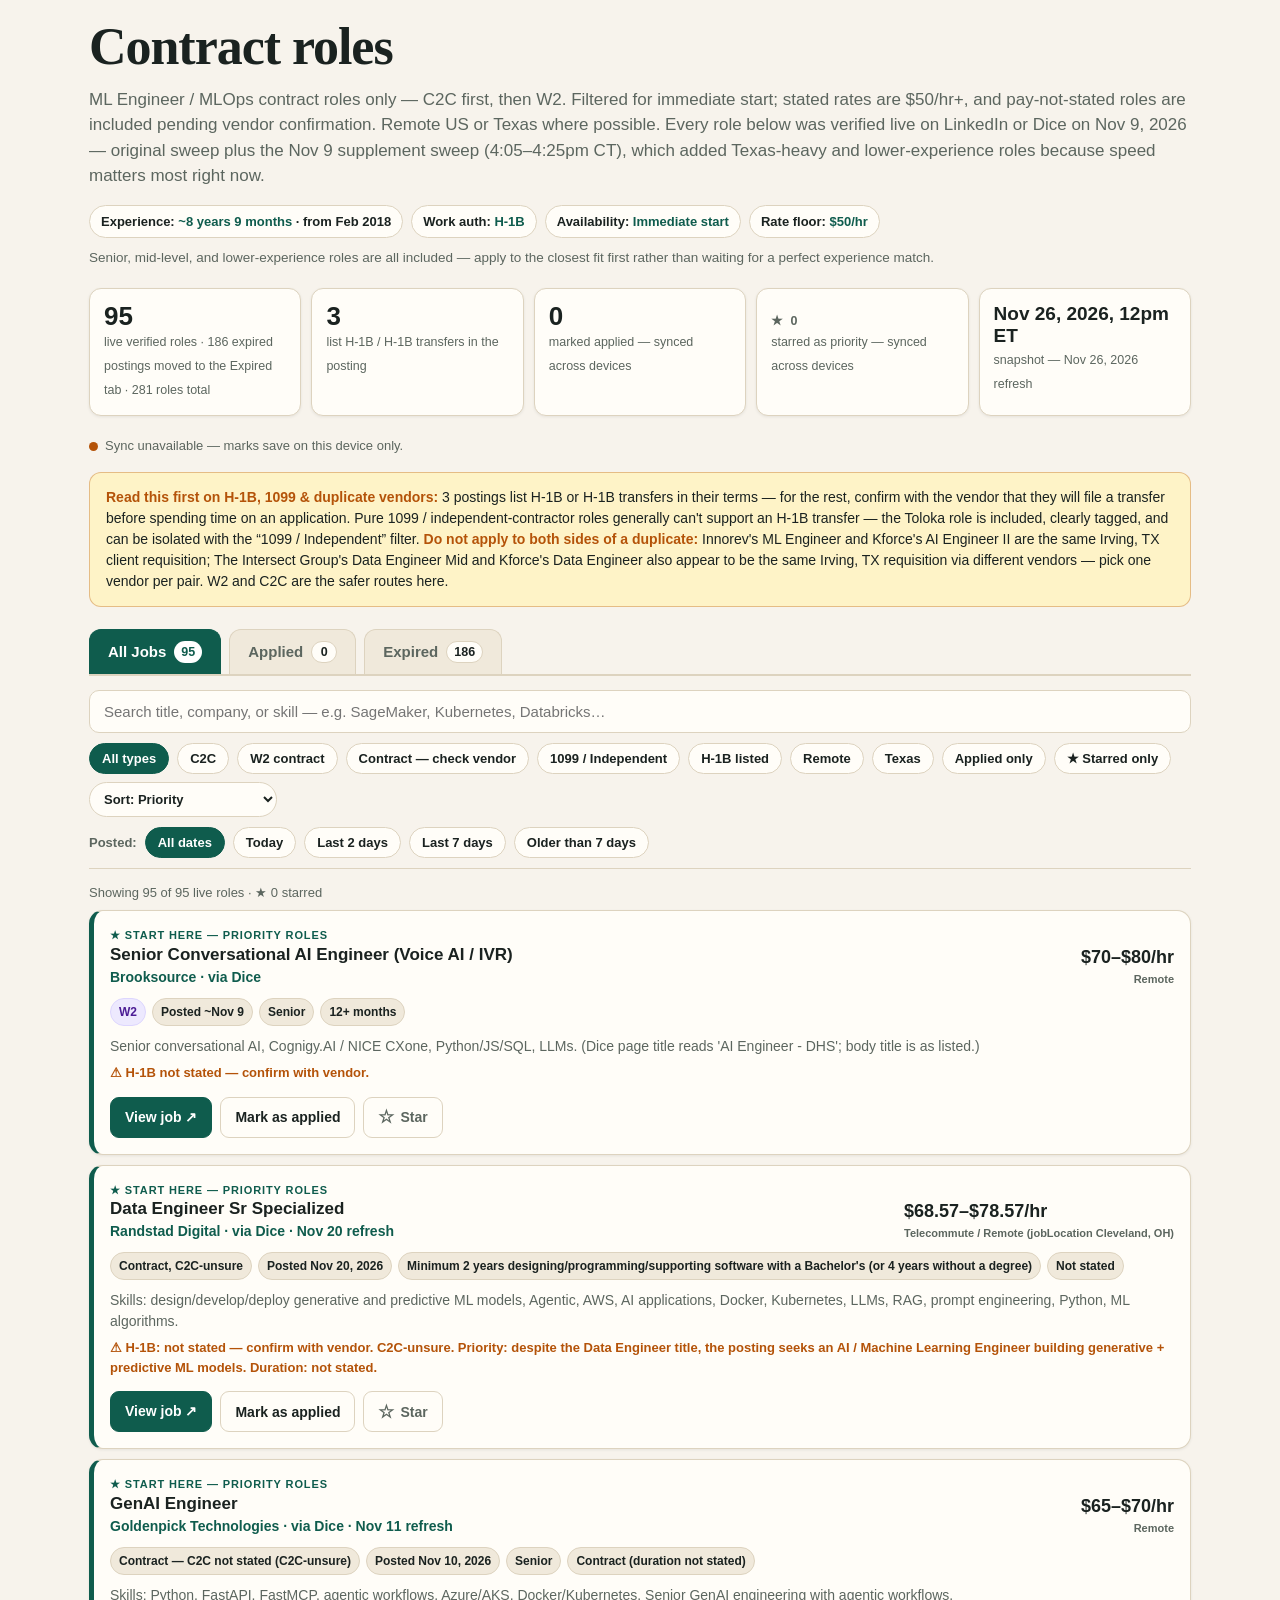
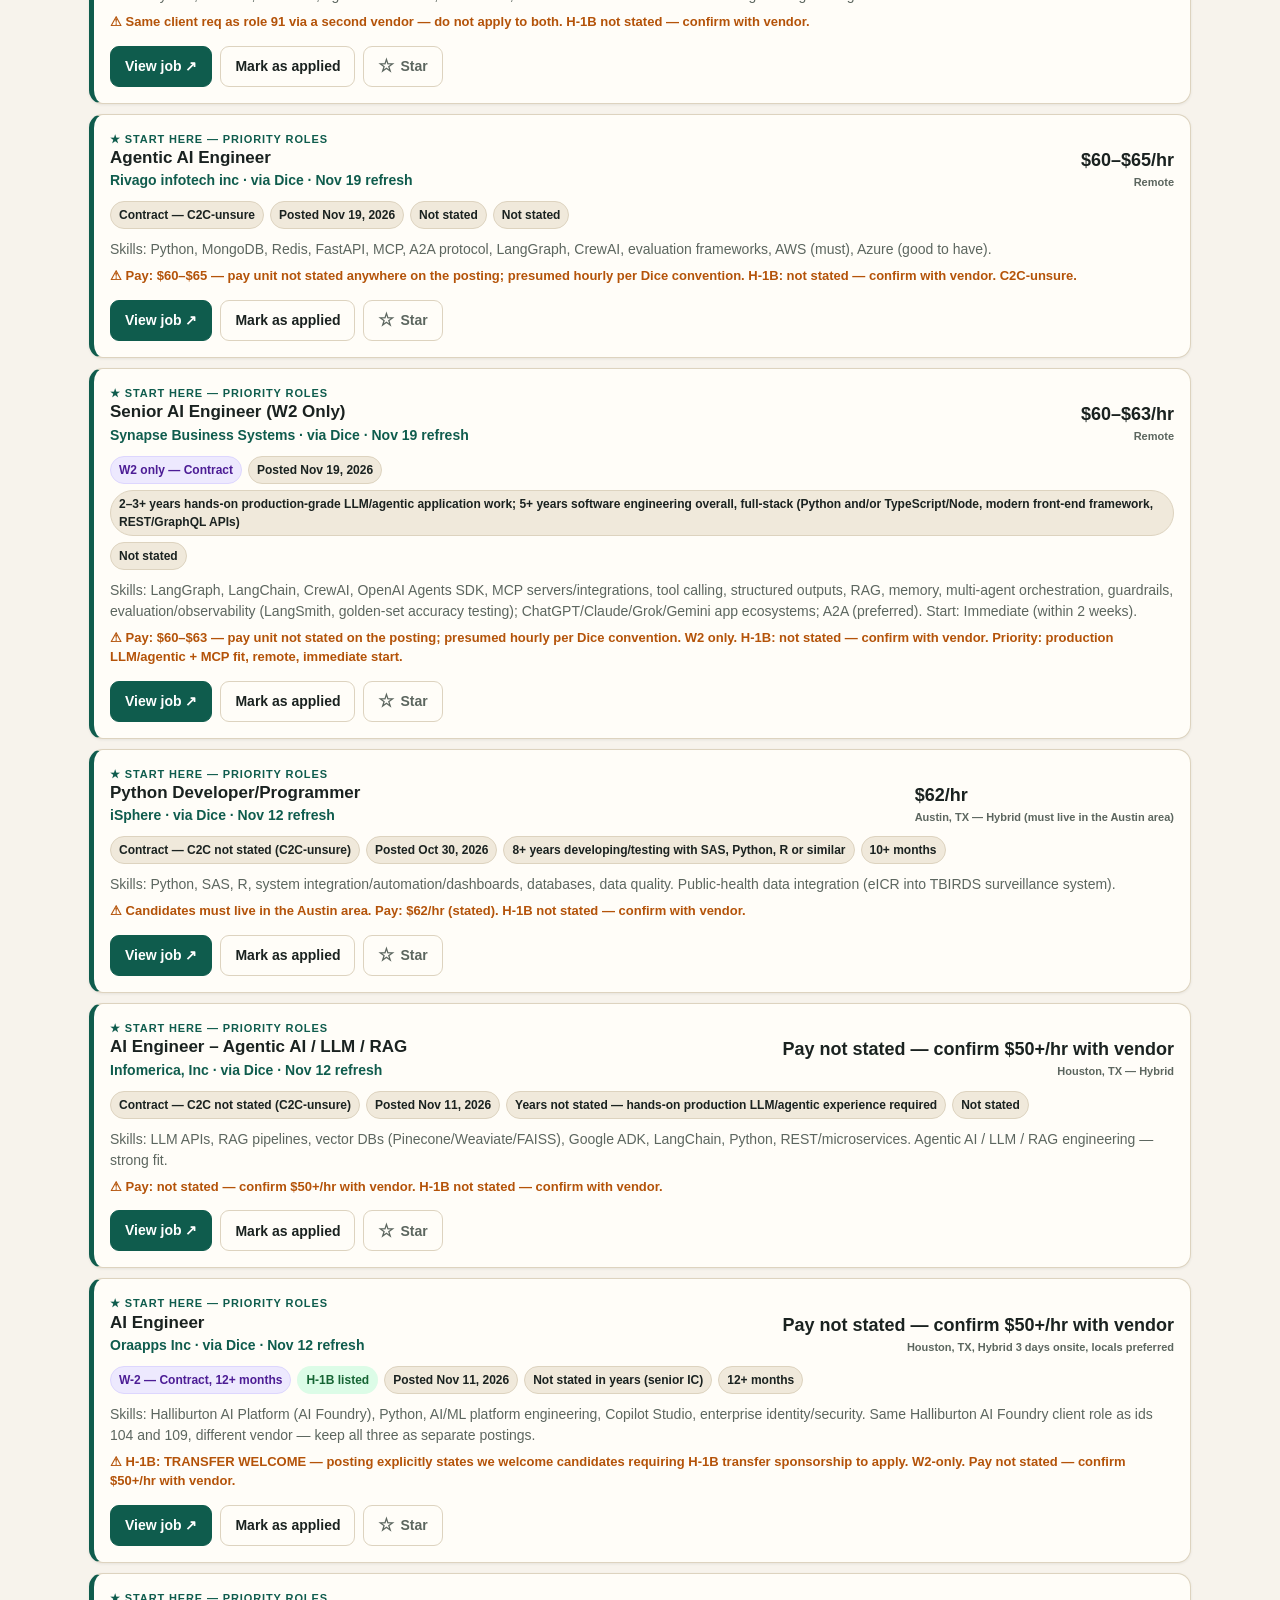
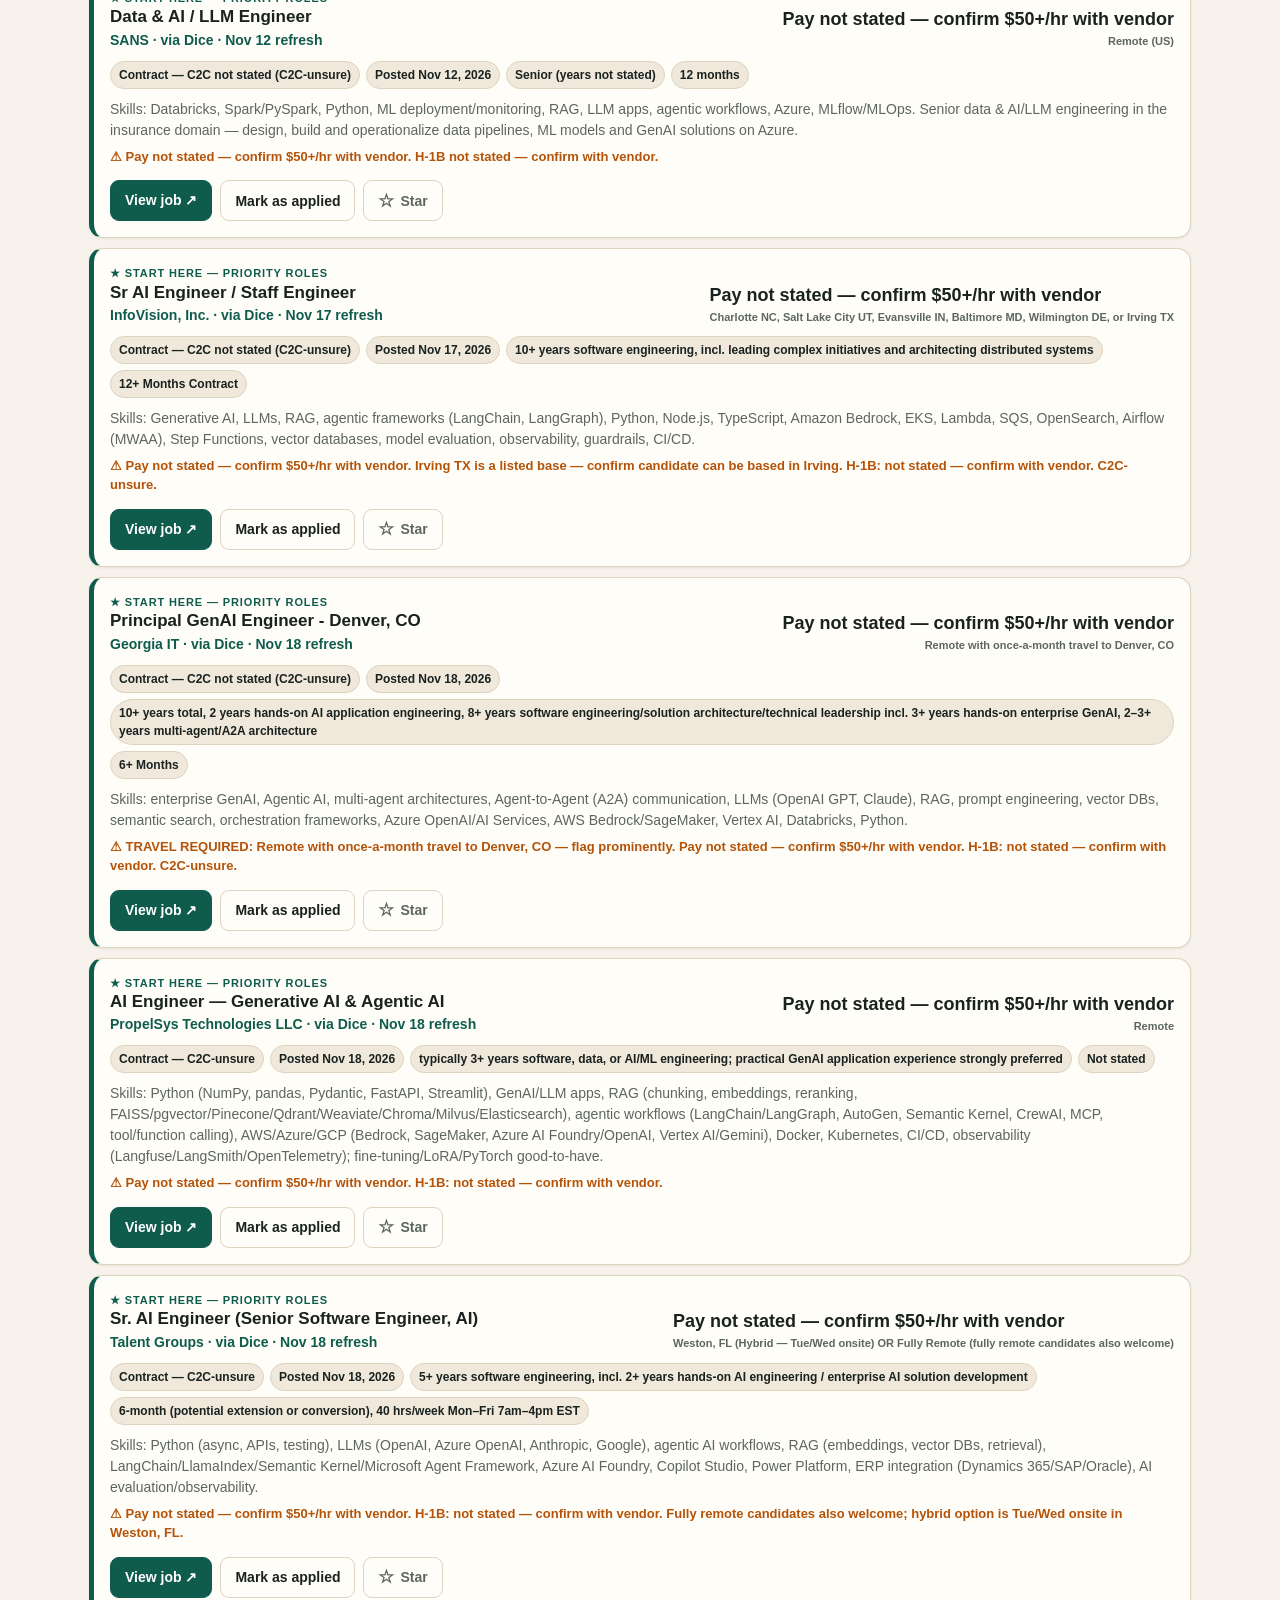
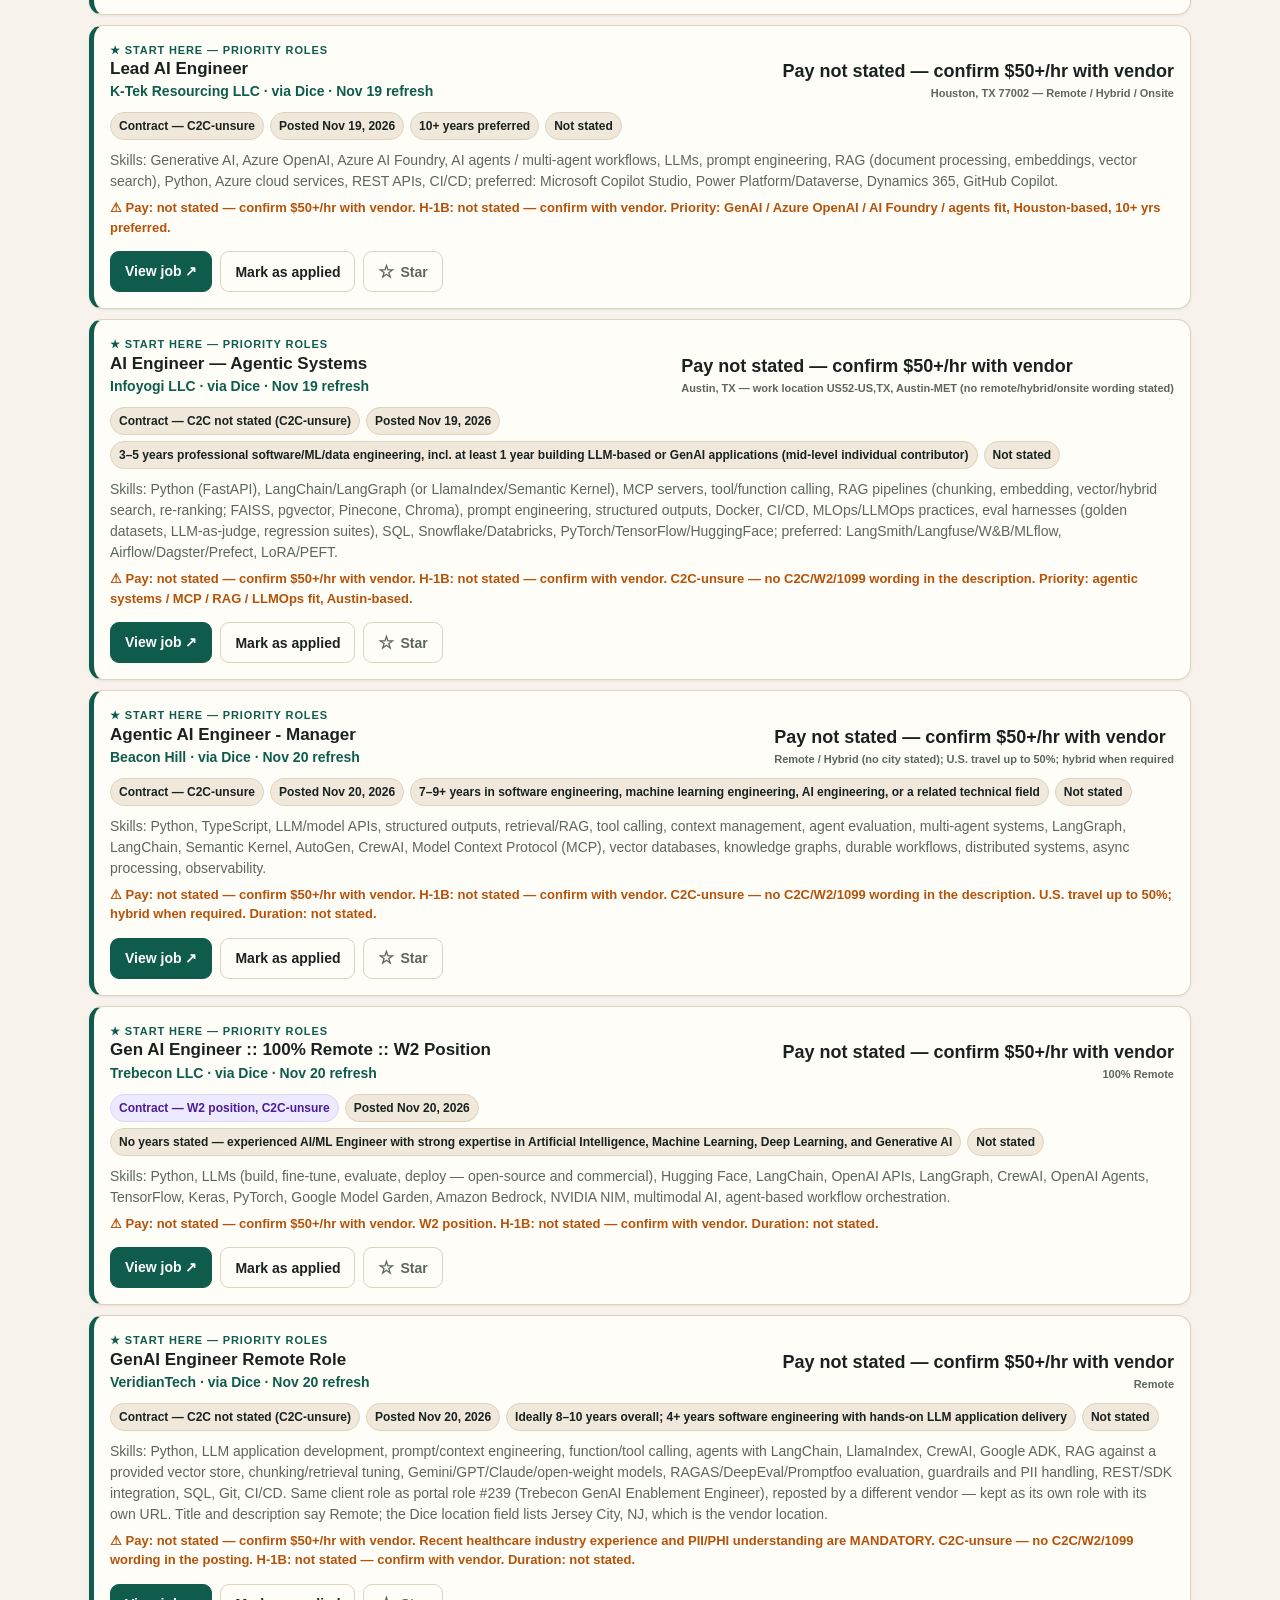
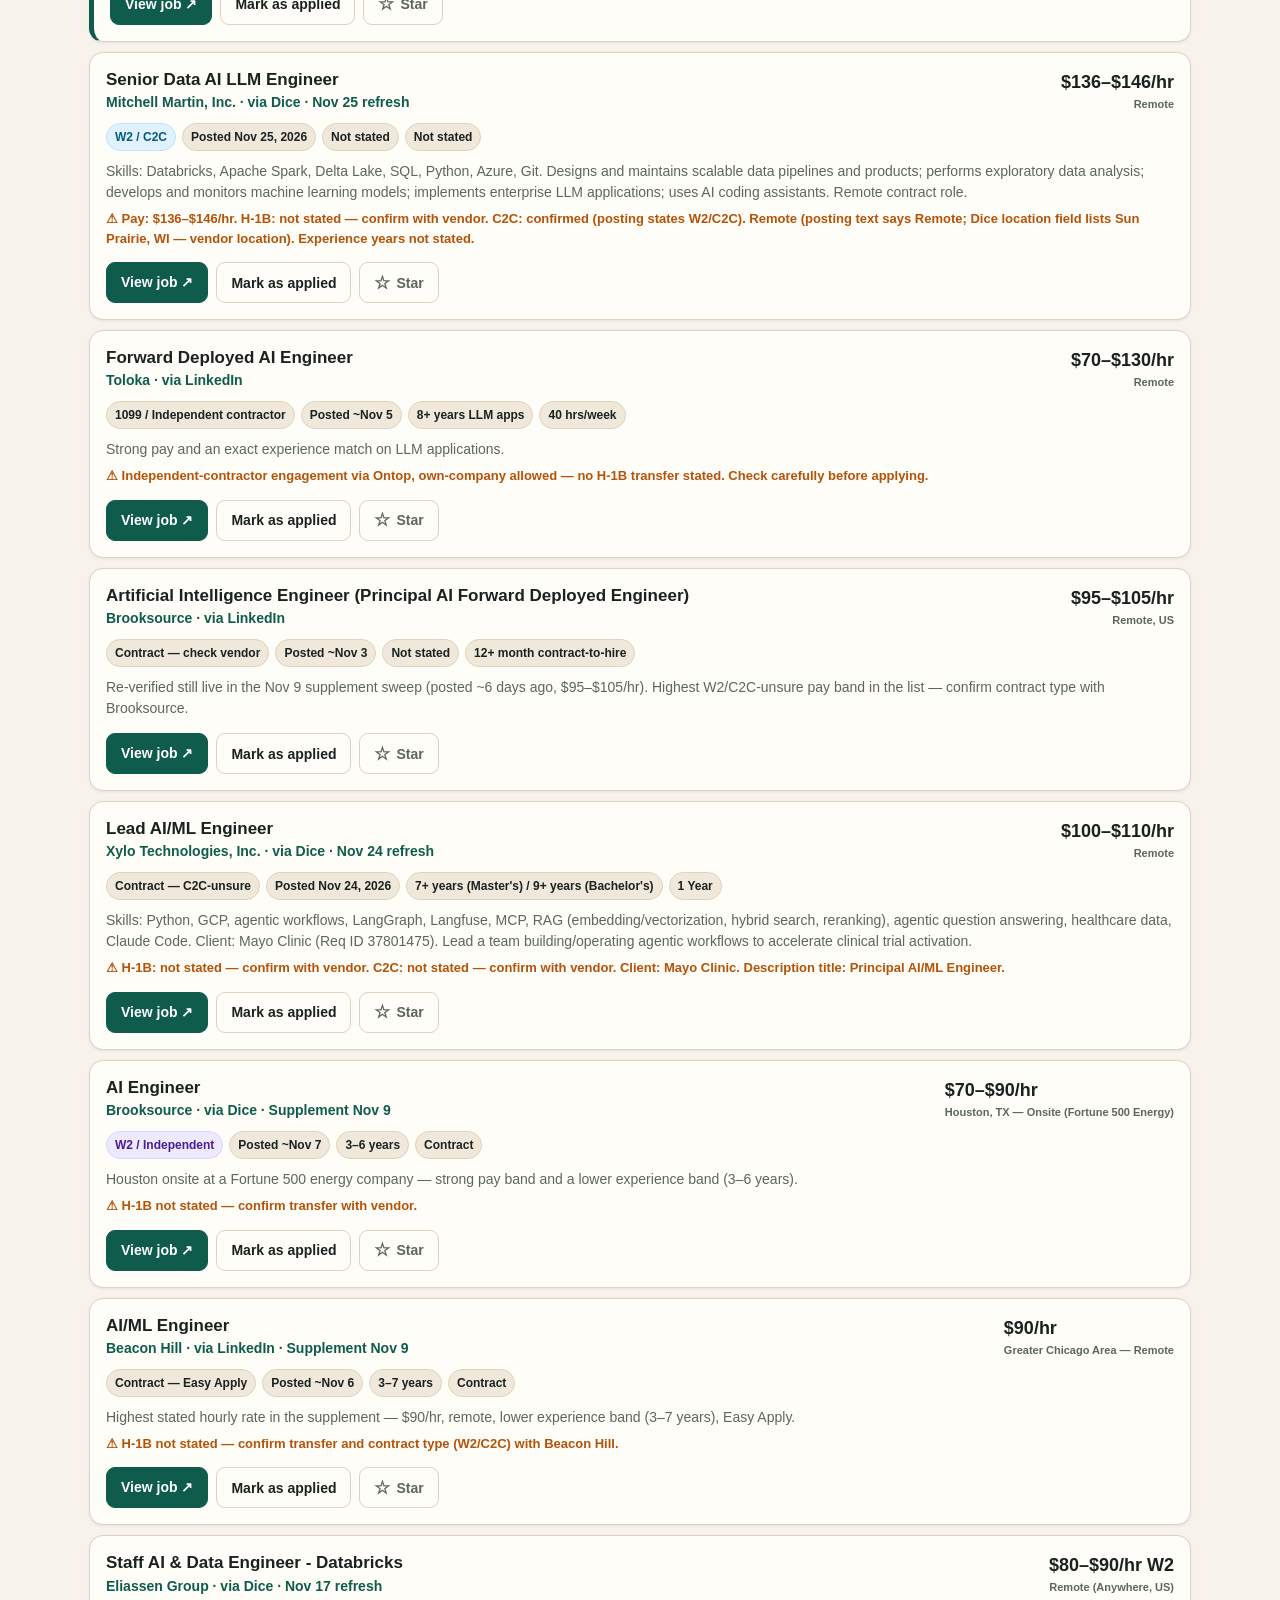
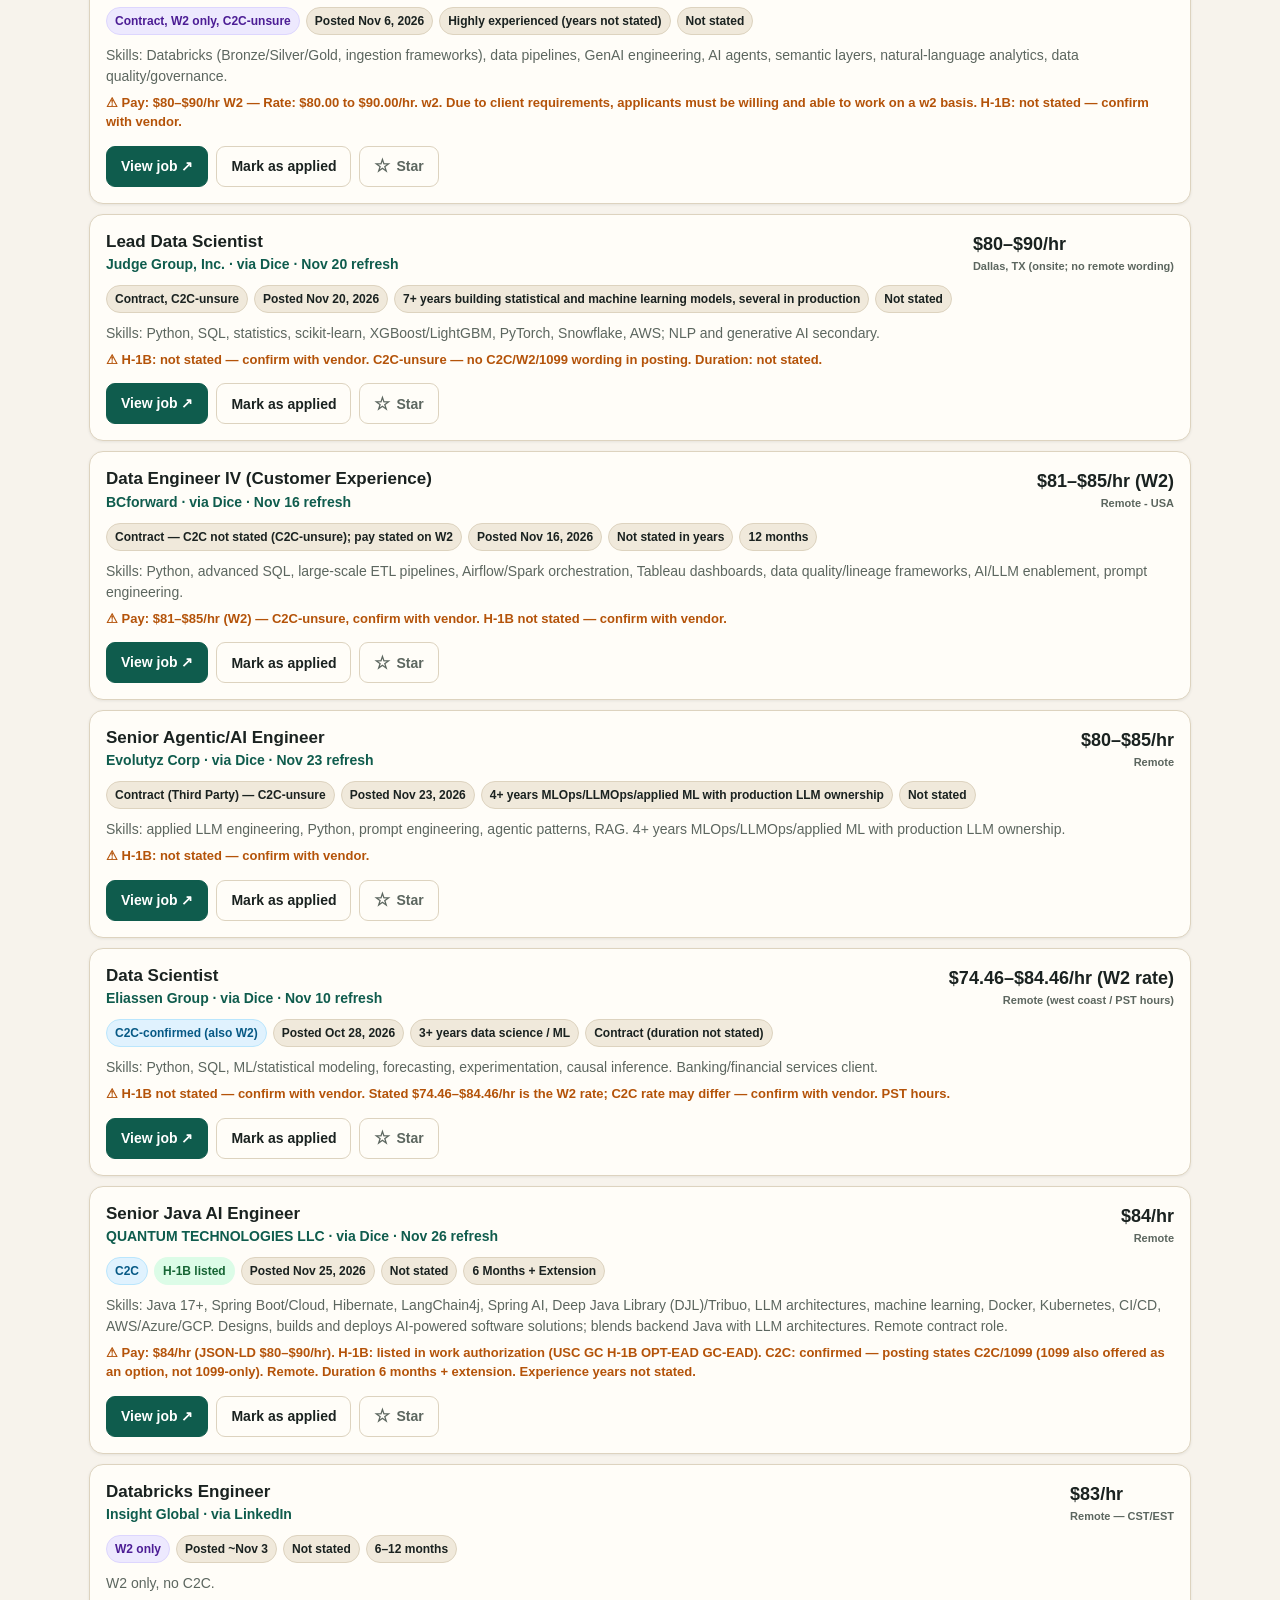
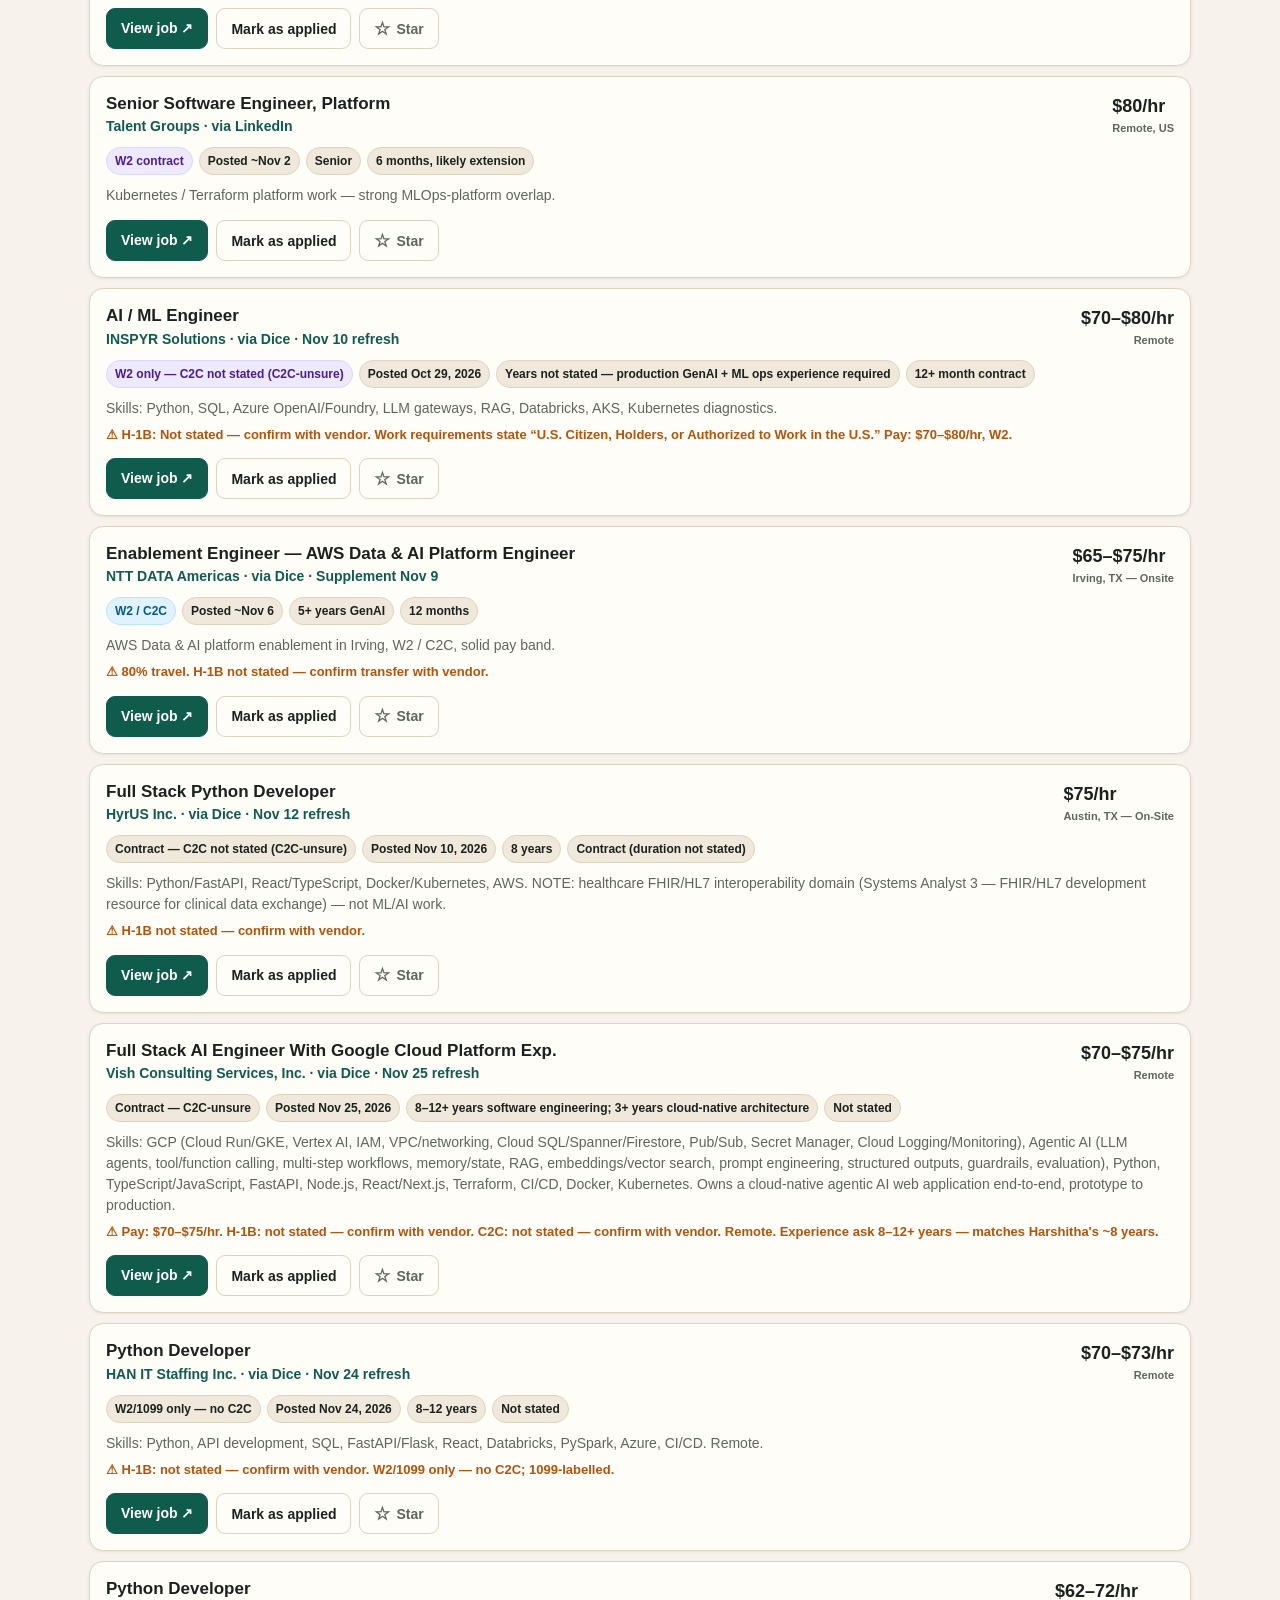
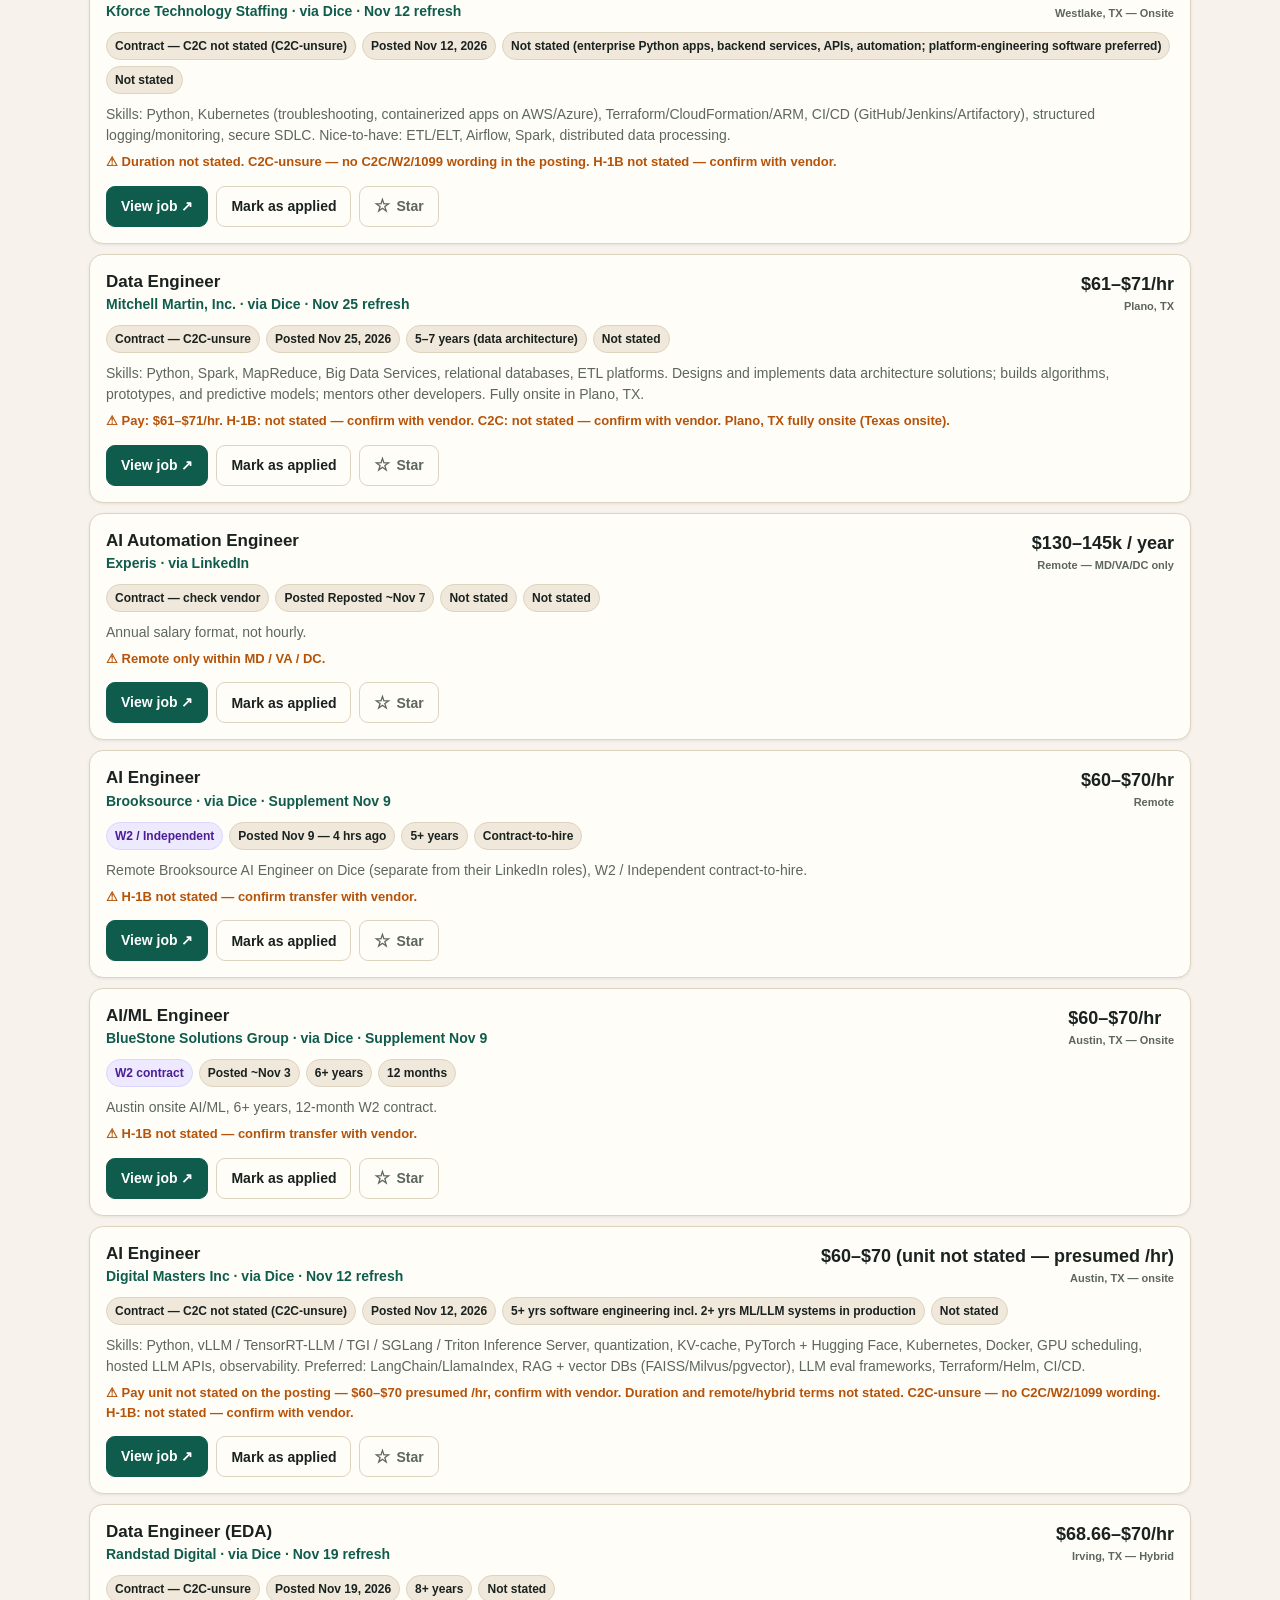
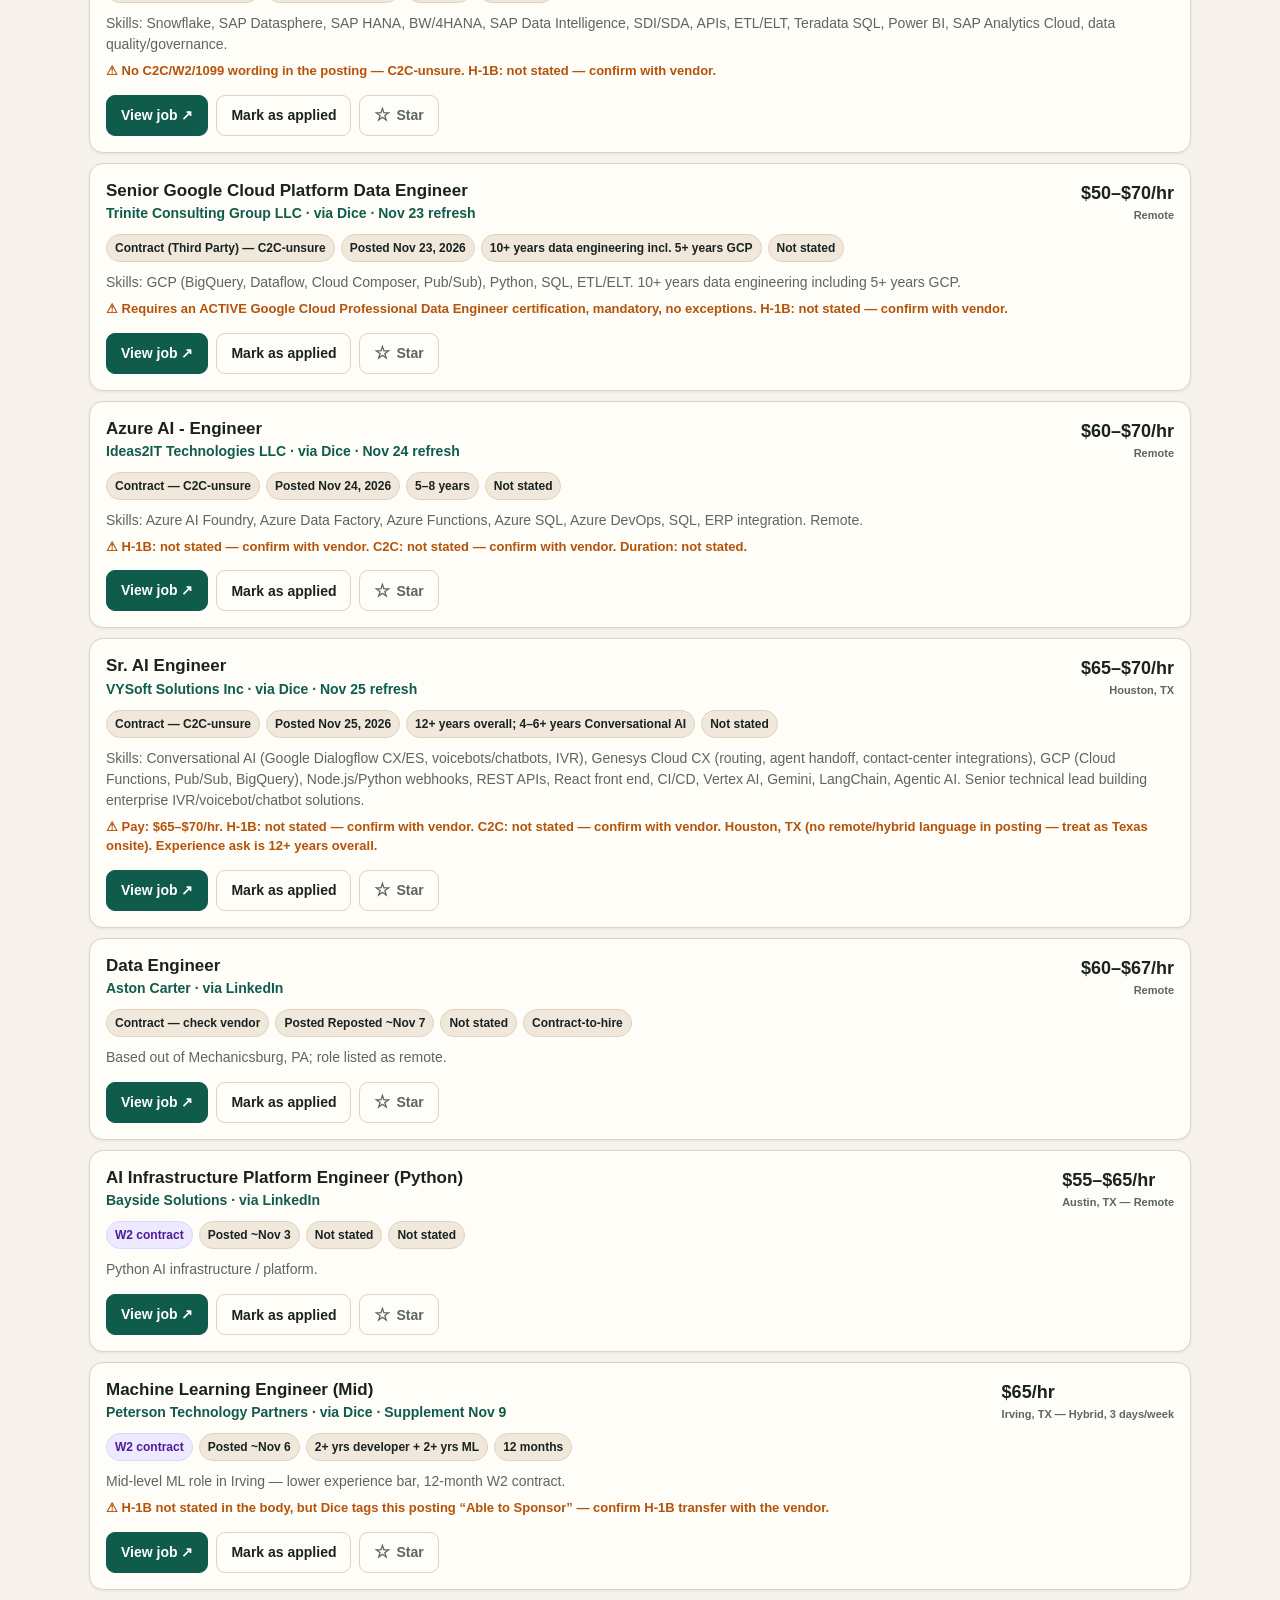
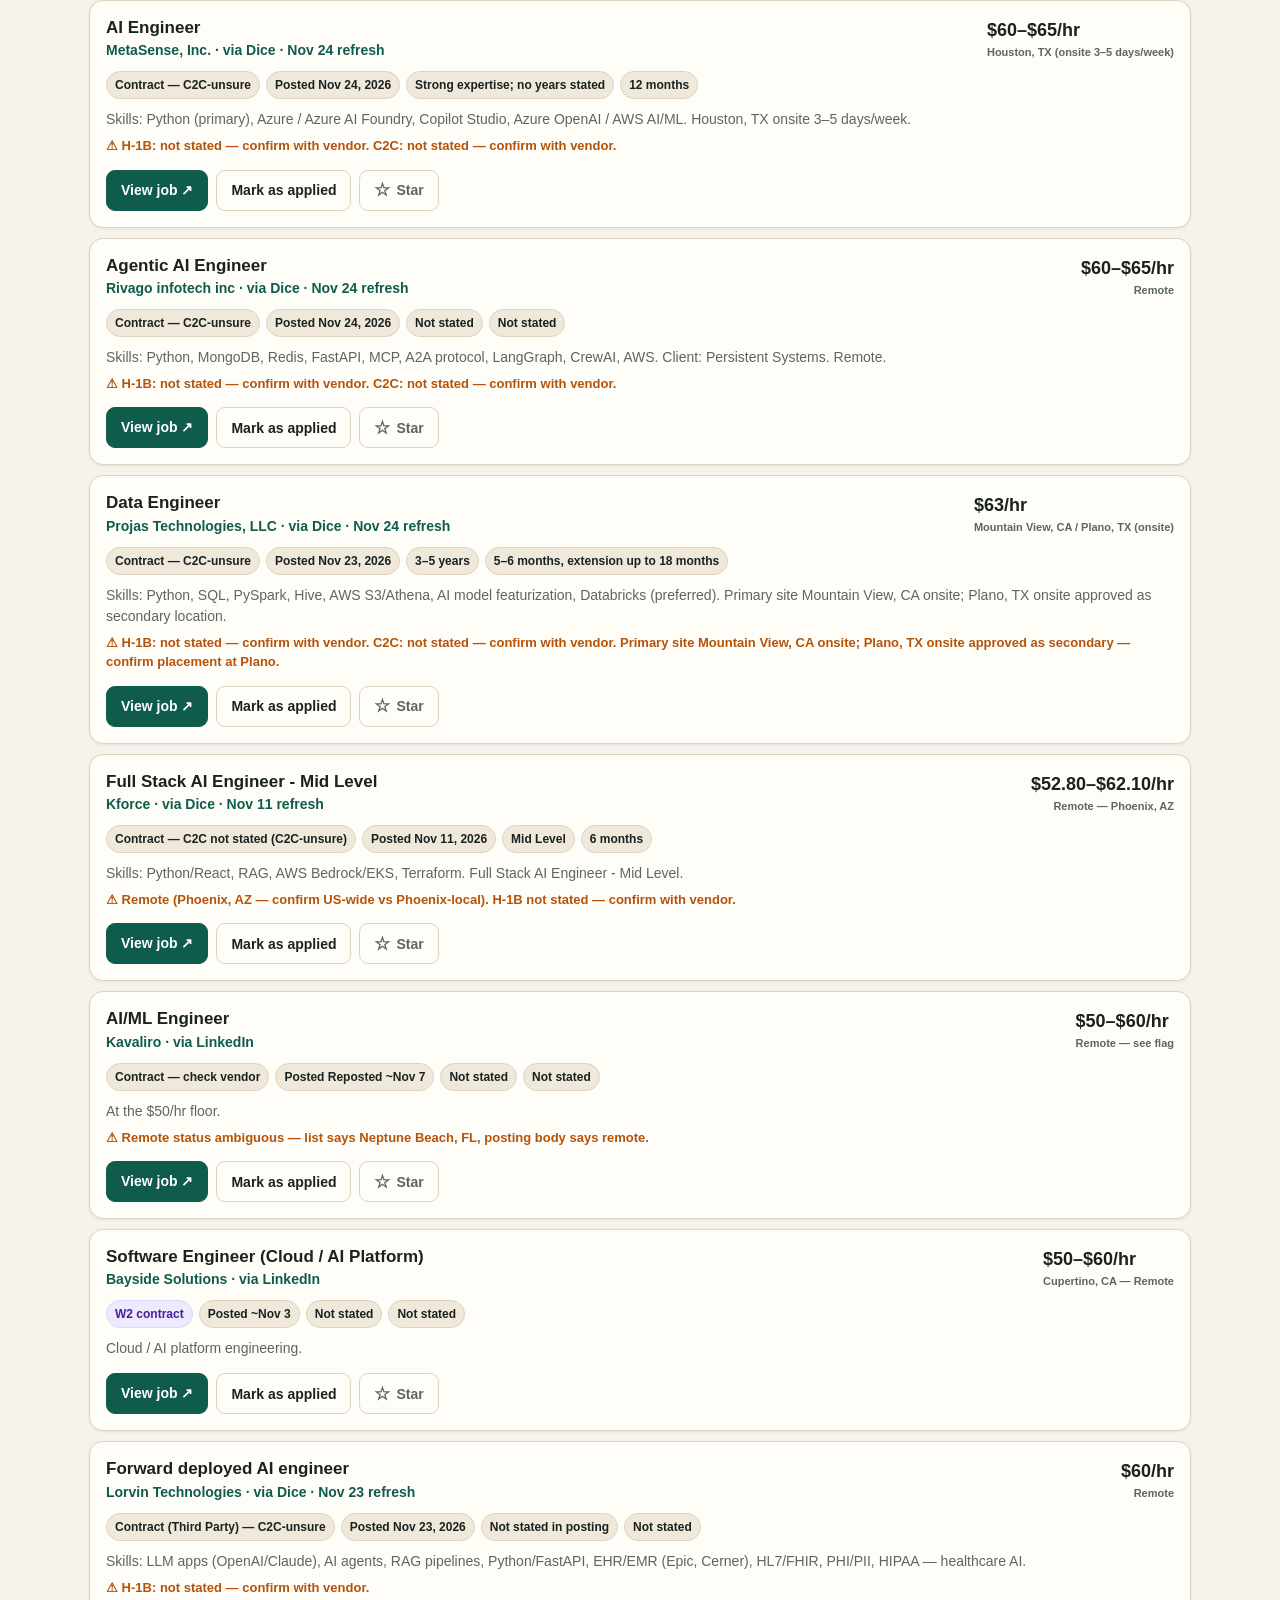
==== commit 67381d83: "Refresh Nov 26, 2026 12pm ET: rebuild index.html (95 live)" ====
--- a/index.html
+++ b/index.html
@@ -109,11 +109,11 @@
     </div>
     <p style="font-size:13.5px;color:var(--muted);margin:10px 0 0">Senior, mid-level, and lower-experience roles are all included — apply to the closest fit first rather than waiting for a perfect experience match.</p>
     <div class="stats">
-      <div class="stat"><b id="statTotal">95</b><span>live verified roles · 184 expired postings moved to the Expired tab · 279 roles total</span></div>
+      <div class="stat"><b id="statTotal">95</b><span>live verified roles · 186 expired postings moved to the Expired tab · 281 roles total</span></div>
       <div class="stat"><b>3</b><span>list H-1B / H-1B transfers in the posting</span></div>
       <div class="stat"><b id="statApplied">0</b><span>marked applied — synced across devices</span></div>
       <div class="stat stat-star"><b><span aria-hidden="true">★</span> <span id="statStarred">0</span></b><span>starred as priority — synced across devices</span></div>
-      <div class="stat stat-date"><b>Nov 25, 2026, 2pm ET</b><span>snapshot — Nov 25, 2026 refresh</span></div>
+      <div class="stat stat-date"><b>Nov 26, 2026, 12pm ET</b><span>snapshot — Nov 26, 2026 refresh</span></div>
     </div>
     <p class="sync-status" id="syncStatus" role="status"><span class="sync-dot" aria-hidden="true"></span><span id="syncStatusText">Sync: connecting…</span></p>
     <div class="notice"><strong>Read this first on H-1B, 1099 &amp; duplicate vendors:</strong> 3 postings list H-1B or H-1B transfers in their terms — for the rest, confirm with the vendor that they will file a transfer before spending time on an application. Pure 1099 / independent-contractor roles generally can't support an H-1B transfer — the Toloka role is included, clearly tagged, and can be isolated with the “1099 / Independent” filter. <strong>Do not apply to both sides of a duplicate:</strong> Innorev's ML Engineer and Kforce's AI Engineer II are the same Irving, TX client requisition; The Intersect Group's Data Engineer Mid and Kforce's Data Engineer also appear to be the same Irving, TX requisition via different vendors — pick one vendor per pair. W2 and C2C are the safer routes here.</div>
@@ -122,7 +122,7 @@
   <nav class="view-tabs" aria-label="Job views">
     <button class="view-tab" id="tabAll" data-view="all" role="tab" aria-selected="true">All Jobs <span class="tab-count" id="tabAllCount">95</span></button>
     <button class="view-tab" id="tabApplied" data-view="applied" role="tab" aria-selected="false">Applied <span class="tab-count" id="tabAppliedCount">0</span></button>
-    <button class="view-tab" id="tabExpired" data-view="expired" role="tab" aria-selected="false">Expired <span class="tab-count" id="tabExpiredCount">184</span></button>
+    <button class="view-tab" id="tabExpired" data-view="expired" role="tab" aria-selected="false">Expired <span class="tab-count" id="tabExpiredCount">186</span></button>
   </nav>
 
   <div class="controls">
@@ -166,7 +166,7 @@
 </div>
 
 <script>
-window.PORTAL_DATA = {"snapshot": "Nov 25, 2026, 2pm ET", "totals": {"live":95,"expired":184,"total":279}, "jobs": [
+window.PORTAL_DATA = {"snapshot": "Nov 26, 2026, 12pm ET", "totals": {"live":95,"expired":186,"total":281}, "jobs": [
 {"id":1,"priority":1,"title":"AI Engineer","company":"QUANTUM TECHNOLOGIES LLC","loc":"Remote","pay":"$80–$90/hr","payNum":90,"type":"c2c","typeLabel":"C2C","h1b":true,"posted":"~Oct 29","postedISO":"2026-10-29","exp":"5+ years","dur":"6–15 months","url":"https://www.dice.com/job-detail/552bbc43-dff8-45bf-8ea2-988f9c6149a3","src":"Dice","desc":"Work authorisation lists H-1B. Highest-paying H-1B-listed C2C role in the sweep."},
 {"id":2,"priority":1,"title":"AWS AI/ML Engineer","company":"MACHINE LEARNING TECHNOLOGIES LLC","loc":"Austin, TX — Onsite","pay":"$78/hr","payNum":78,"type":"c2c","typeLabel":"C2C","h1b":true,"posted":"~Nov 8","postedISO":"2026-11-08","exp":"4+ years","dur":"8 months + extension","url":"https://www.linkedin.com/jobs/view/4487932561/","src":"LinkedIn","desc":"Closest skill match: SageMaker, Bedrock, EKS, Terraform, MLflow. Work auth lists H-1B."},
 {"id":3,"priority":1,"title":"AI Engineer — second posting","company":"QUANTUM TECHNOLOGIES LLC","loc":"Remote","pay":"$60–$65/hr","payNum":65,"type":"c2c","typeLabel":"C2C","h1b":true,"posted":"~Nov 7","postedISO":"2026-11-07","exp":"See flag","dur":"10 months","url":"https://www.dice.com/job-detail/580f6f56-983e-4904-b621-9505b9cf9ee1","src":"Dice","desc":"Work authorisation lists H-1B.","flag":"Asks 10+ years total — above the ~8 years 9 months target, worth a vendor check given the H-1B listing."},
@@ -445,8 +445,10 @@
 {"company":"Mitchell Martin, Inc.","desc":"Skills: Python, Spark, MapReduce, Big Data Services, relational databases, ETL platforms. Designs and implements data architecture solutions; builds algorithms, prototypes, and predictive models; mentors other developers. Fully onsite in Plano, TX.","dur":"Not stated","exp":"5–7 years (data architecture)","flag":"Pay: $61–$71/hr. H-1B: not stated — confirm with vendor. C2C: not stated — confirm with vendor. Plano, TX fully onsite (Texas onsite).","h1b":false,"id":276,"loc":"Plano, TX","pay":"$61–$71/hr","payNum":71,"posted":"Nov 25, 2026","postedISO":"2026-11-25","src":"Dice · Nov 25 refresh","title":"Data Engineer","type":"unsure","typeLabel":"Contract — C2C-unsure","url":"https://www.dice.com/job-detail/e5c5850d-1e7e-4c4c-916f-8e15665f56ec"},
 {"company":"HAN IT Staffing Inc.","desc":"Skills: Informatica Data Quality (IDQ), SQL, data validation and reconciliation. Data-quality-focused role: finalizes, validates, and deploys ~12 existing DQ workflows/reports; runs a structured monthly Data Quality review process; incident management and root-cause analysis. Remote.","dur":"Not stated","exp":"Not stated","flag":"Pay: not stated — confirm $50+/hr with vendor. H-1B: not stated — confirm with vendor. C2C: not stated — confirm with vendor. Remote. Data-quality / Informatica IDQ specialization — not ML/AI work; experience years not stated.","h1b":false,"id":277,"loc":"Remote","pay":"Pay not stated","payNum":0,"posted":"Nov 25, 2026","postedISO":"2026-11-25","src":"Dice · Nov 25 refresh","title":"Data Engineer","type":"unsure","typeLabel":"Contract — C2C-unsure","url":"https://www.dice.com/job-detail/67ac2be9-2e45-4453-ac74-beac94ad7482"},
 {"company":"Vish Consulting Services, Inc.","desc":"Skills: GCP (Cloud Run/GKE, Vertex AI, IAM, VPC/networking, Cloud SQL/Spanner/Firestore, Pub/Sub, Secret Manager, Cloud Logging/Monitoring), Agentic AI (LLM agents, tool/function calling, multi-step workflows, memory/state, RAG, embeddings/vector search, prompt engineering, structured outputs, guardrails, evaluation), Python, TypeScript/JavaScript, FastAPI, Node.js, React/Next.js, Terraform, CI/CD, Docker, Kubernetes. Owns a cloud-native agentic AI web application end-to-end, prototype to production.","dur":"Not stated","exp":"8–12+ years software engineering; 3+ years cloud-native architecture","flag":"Pay: $70–$75/hr. H-1B: not stated — confirm with vendor. C2C: not stated — confirm with vendor. Remote. Experience ask 8–12+ years — matches Harshitha's ~8 years.","h1b":false,"id":278,"loc":"Remote","pay":"$70–$75/hr","payNum":75,"posted":"Nov 25, 2026","postedISO":"2026-11-25","src":"Dice · Nov 25 refresh","title":"Full Stack AI Engineer With Google Cloud Platform Exp.","type":"unsure","typeLabel":"Contract — C2C-unsure","url":"https://www.dice.com/job-detail/b3c386f0-90fc-45ee-a856-38843b531e4c"},
-{"company":"Apetan Consulting","desc":"Skills: Python, machine learning, MLOps, MLflow, Kubeflow, Airflow, Docker, Kubernetes, CI/CD, AWS/Azure/GCP, data pipelines and automation. Builds, deploys, automates and maintains ML models in production; manages ML pipelines, automates model training and deployment, monitors model performance. Remote contract role.","dur":"Not stated","exp":"Not stated","flag":"Pay: not stated — confirm $50+/hr with vendor. H-1B: not stated — confirm with vendor. C2C: not stated — confirm with vendor. Remote (posting text says Remote; Dice location field lists Jackson Township, NJ — vendor location). Experience years not stated.","h1b":false,"id":279,"loc":"Remote","pay":"Pay not stated","payNum":0,"posted":"Nov 25, 2026","postedISO":"2026-11-25","src":"Dice · Nov 25 refresh","title":"MLOps Engineers / Remote","type":"unsure","typeLabel":"Contract — C2C-unsure","url":"https://www.dice.com/job-detail/4687d504-7e2e-4841-bd11-39174923419b"}
-], "expired": {"1":"Nov 12, 2026, 7:08am CT","2":"Nov 18, 2026, 1:00pm CT","3":"Nov 10, 2026, 2:08pm CT","4":"Nov 17, 2026, 1:13pm CT","6":"Nov 18, 2026, 11:05am CT","7":"Nov 10, 2026, 2:08pm CT","8":"Nov 10, 2026, 2:08pm CT","9":"Nov 16, 2026, 9:00am CT","14":"Nov 16, 2026, 11:10am CT","15":"Nov 20, 2026, 5:02pm CT","17":"Nov 11, 2026, 3:02pm CT","19":"Nov 11, 2026, 3:03pm CT","20":"Nov 10, 2026, 2:08pm CT","21":"Nov 19, 2026, 11:01am CT","22":"Nov 11, 2026, 3:04pm CT","23":"Nov 16, 2026, 11:02am CT","27":"Nov 11, 2026, 11:05am CT","28":"Nov 11, 2026, 1:05pm CT","30":"Nov 13, 2026, 11:01am CT","31":"Nov 13, 2026, 9:03am CT","33":"Nov 10, 2026, 2:08pm CT","34":"Nov 11, 2026, 5:06pm CT","36":"Nov 10, 2026, 2:08pm CT","37":"Nov 10, 2026, 2:08pm CT","38":"Nov 10, 2026, 2:08pm CT","40":"Nov 10, 2026, 2:08pm CT","43":"Nov 18, 2026, 9:09am CT","44":"Nov 23, 2026, 9:06am CT","45":"Nov 16, 2026, 11:03am CT","49":"Nov 11, 2026, 3:08pm CT","50":"Nov 19, 2026, 11:03am CT","52":"Nov 18, 2026, 7:08am CT","53":"Nov 19, 2026, 11:17am CT","55":"Nov 10, 2026, 2:08pm CT","56":"Nov 10, 2026, 2:08pm CT","58":"Nov 19, 2026, 11:03am CT","59":"Nov 10, 2026, 2:08pm CT","60":"Nov 12, 2026, 11:11am CT","61":"Nov 10, 2026, 2:08pm CT","62":"Nov 10, 2026, 2:08pm CT","63":"Nov 10, 2026, 2:08pm CT","64":"Nov 10, 2026, 2:08pm CT","65":"Nov 10, 2026, 2:08pm CT","67":"Nov 13, 2026, 1:02pm CT","68":"Nov 10, 2026, 2:08pm CT","69":"Nov 10, 2026, 2:08pm CT","70":"Nov 12, 2026, 11:11am CT","72":"Nov 12, 2026, 9:09am CT","73":"Nov 11, 2026, 11:05am CT","74":"Nov 11, 2026, 11:05am CT","75":"Nov 11, 2026, 11:05am CT","76":"Nov 11, 2026, 11:05am CT","77":"Nov 11, 2026, 11:05am CT","78":"Nov 11, 2026, 11:05am CT","79":"Nov 11, 2026, 11:05am CT","81":"Nov 17, 2026, 3:08pm CT","84":"Nov 19, 2026, 5:05pm CT","85":"Nov 13, 2026, 3:03pm CT","86":"Nov 18, 2026, 9:11am CT","88":"Nov 12, 2026, 9:09am CT","89":"Nov 12, 2026, 1:09pm CT","91":"Nov 13, 2026, 1:03pm CT","92":"Nov 12, 2026, 5:12pm CT","95":"Nov 12, 2026, 11:11am CT","98":"Nov 13, 2026, 11:04am CT","99":"Nov 13, 2026, 11:04am CT","100":"Nov 13, 2026, 11:04am CT","101":"Nov 13, 2026, 9:05am CT","102":"Nov 17, 2026, 7:10am CT","103":"Nov 23, 2026, 3:04pm CT","104":"Nov 18, 2026, 5:12pm CT","105":"Nov 23, 2026, 3:04pm CT","107":"Nov 13, 2026, 11:04am CT","108":"Nov 16, 2026, 11:07am CT","110":"Nov 16, 2026, 11:07am CT","112":"Nov 12, 2026, 11:11am CT","113":"Nov 16, 2026, 3:08pm CT","114":"Nov 13, 2026, 9:06am CT","115":"Nov 16, 2026, 1:08pm CT","117":"Nov 19, 2026, 5:06pm CT","118":"Nov 12, 2026, 3:09pm CT","120":"Nov 20, 2026, 1:07pm CT","123":"Nov 17, 2026, 11:08am CT","124":"Nov 16, 2026, 1:08pm CT","125":"Nov 13, 2026, 5:06pm CT","126":"Nov 18, 2026, 9:13am CT","129":"Nov 17, 2026, 5:11pm CT","131":"Nov 23, 2026, 3:04pm CT","132":"Nov 16, 2026, 11:08am CT","134":"Nov 16, 2026, 9:08am CT","135":"Nov 20, 2026, 9:07am CT","136":"Nov 16, 2026, 9:08am CT","137":"Nov 16, 2026, 9:08am CT","138":"Nov 16, 2026, 11:08am CT","139":"Nov 17, 2026, 7:12am CT","140":"Nov 16, 2026, 9:08am CT","141":"Nov 18, 2026, 11:10am CT","143":"Nov 16, 2026, 11:08am CT","145":"Nov 18, 2026, 5:12pm CT","146":"Nov 20, 2026, 9:07am CT","148":"Nov 18, 2026, 1:05pm CT","149":"Nov 16, 2026, 3:10pm CT","150":"Nov 16, 2026, 11:08am CT","153":"Nov 16, 2026, 5:09pm CT","154":"Nov 18, 2026, 1:05pm CT","155":"Nov 17, 2026, 9:10am CT","158":"Nov 17, 2026, 9:10am CT","159":"Nov 17, 2026, 1:09pm CT","160":"Nov 16, 2026, 5:10pm CT","162":"Nov 19, 2026, 7:08am CT","164":"Nov 18, 2026, 5:13pm CT","166":"Nov 19, 2026, 7:08am CT","167":"Nov 18, 2026, 9:14am CT","168":"Nov 18, 2026, 9:14am CT","169":"Nov 19, 2026, 5:07pm CT","170":"Nov 18, 2026, 9:14am CT","171":"Nov 23, 2026, 11:05am CT","172":"Nov 20, 2026, 9:08am CT","173":"Nov 19, 2026, 11:05am CT","175":"Nov 18, 2026, 11:11am CT","178":"Nov 17, 2026, 1:10pm CT","179":"Nov 18, 2026, 9:15am CT","180":"Nov 17, 2026, 5:13pm CT","183":"Nov 17, 2026, 3:13pm CT","184":"Nov 18, 2026, 5:13pm CT","185":"Nov 18, 2026, 5:13pm CT","187":"Nov 19, 2026, 3:06pm CT","190":"Nov 19, 2026, 3:06pm CT","191":"Nov 18, 2026, 9:15am CT","192":"Nov 21, 2026, 9:05am CT","193":"Nov 19, 2026, 9:07am CT","194":"Nov 23, 2026, 11:06am CT","195":"Nov 18, 2026, 5:13pm CT","196":"Nov 19, 2026, 3:06pm CT","197":"Nov 18, 2026, 5:13pm CT","198":"Nov 18, 2026, 3:05pm CT","199":"Nov 23, 2026, 9:09am CT","202":"Nov 19, 2026, 7:08am CT","204":"Nov 19, 2026, 11:06am CT","206":"Nov 19, 2026, 5:07pm CT","207":"Nov 19, 2026, 9:07am CT","210":"Nov 20, 2026, 9:08am CT","211":"Nov 23, 2026, 1:06pm CT","212":"Nov 20, 2026, 9:08am CT","213":"Nov 19, 2026, 1:08pm CT","215":"Nov 19, 2026, 1:08pm CT","217":"Nov 20, 2026, 5:07pm CT","220":"Nov 19, 2026, 5:07pm CT","223":"Nov 20, 2026, 5:07pm CT","228":"Nov 23, 2026, 1:06pm CT","230":"Nov 20, 2026, 3:06pm CT","232":"Nov 20, 2026, 3:07pm CT","234":"Nov 23, 2026, 11:06am CT","248":"Nov 23, 2026, 3:06pm CT","83":"Nov 23, 2026, 5:04pm CT","128":"Nov 23, 2026, 5:05pm CT","238":"Nov 23, 2026, 5:06pm CT","239":"Nov 23, 2026, 5:06pm CT","5":"Nov 24, 2026, 7:02am CT","106":"Nov 24, 2026, 9:07am CT","233":"Nov 24, 2026, 9:09am CT","242":"Nov 24, 2026, 9:10am CT","247":"Nov 24, 2026, 9:10am CT","249":"Nov 24, 2026, 9:10am CT","201":"Nov 24, 2026, 11:06am CT","203":"Nov 24, 2026, 11:06am CT","221":"Nov 24, 2026, 11:06am CT","235":"Nov 24, 2026, 11:06am CT","176":"Nov 24, 2026, 1:06pm CT","254":"Nov 24, 2026, 1:07pm CT","57":"Nov 24, 2026, 3:03pm CT","224":"Nov 24, 2026, 3:06pm CT","260":"Nov 24, 2026, 3:07pm CT","243":"Nov 24, 2026, 5:10pm CT","144":"Nov 25, 2026, 7:09am CT","163":"Nov 25, 2026, 7:09am CT","261":"Nov 25, 2026, 9:11am CT","262":"Nov 25, 2026, 9:11am CT","119":"Expired Nov 25, 2026, 11:05am CT — posting removed","156":"Expired Nov 25, 2026, 11:06am CT — posting removed","237":"Expired Nov 25, 2026, 11:08am CT — posting removed","256":"Expired Nov 25, 2026, 11:09am CT — posting removed","264":"Expired Nov 25, 2026, 11:09am CT — posting removed","96":"Expired Nov 25, 2026, 1:03pm CT — posting removed"}};
+{"company":"Apetan Consulting","desc":"Skills: Python, machine learning, MLOps, MLflow, Kubeflow, Airflow, Docker, Kubernetes, CI/CD, AWS/Azure/GCP, data pipelines and automation. Builds, deploys, automates and maintains ML models in production; manages ML pipelines, automates model training and deployment, monitors model performance. Remote contract role.","dur":"Not stated","exp":"Not stated","flag":"Pay: not stated — confirm $50+/hr with vendor. H-1B: not stated — confirm with vendor. C2C: not stated — confirm with vendor. Remote (posting text says Remote; Dice location field lists Jackson Township, NJ — vendor location). Experience years not stated.","h1b":false,"id":279,"loc":"Remote","pay":"Pay not stated","payNum":0,"posted":"Nov 25, 2026","postedISO":"2026-11-25","src":"Dice · Nov 25 refresh","title":"MLOps Engineers / Remote","type":"unsure","typeLabel":"Contract — C2C-unsure","url":"https://www.dice.com/job-detail/4687d504-7e2e-4841-bd11-39174923419b"},
+{"company":"QUANTUM TECHNOLOGIES LLC","desc":"Skills: Java 17+, Spring Boot/Cloud, Hibernate, LangChain4j, Spring AI, Deep Java Library (DJL)/Tribuo, LLM architectures, machine learning, Docker, Kubernetes, CI/CD, AWS/Azure/GCP. Designs, builds and deploys AI-powered software solutions; blends backend Java with LLM architectures. Remote contract role.","dur":"6 Months + Extension","exp":"Not stated","flag":"Pay: $84/hr (JSON-LD $80–$90/hr). H-1B: listed in work authorization (USC GC H-1B OPT-EAD GC-EAD). C2C: confirmed — posting states C2C/1099 (1099 also offered as an option, not 1099-only). Remote. Duration 6 months + extension. Experience years not stated.","h1b":true,"id":280,"loc":"Remote","pay":"$84/hr","payNum":84,"posted":"Nov 25, 2026","postedISO":"2026-11-25","src":"Dice · Nov 26 refresh","title":"Senior Java AI Engineer","type":"c2c","typeLabel":"C2C","url":"https://www.dice.com/job-detail/1966569e-fdf3-4f13-b58a-44d24819d0e5"},
+{"company":"Codeforce 360","desc":"Skills: ServiceNow (UI Builder, Service Portal, Flow Designer, IntegrationHub, ITSM, CMDB), AI/LLM integration, agentic AI workflows, MCP patterns, prompt-based conversational interfaces, REST APIs, OAuth 2.0, webhooks. Integrates ServiceNow with enterprise AI/LLM platforms; designs agentic AI workflows and modernizes ServiceNow experiences. Austin, TX contract role.","dur":"Not stated","exp":"Not stated","flag":"Pay: $50–$55/hr (at the $50/hr floor). H-1B: not stated — confirm with vendor. C2C: not stated — confirm with vendor. Austin, TX onsite. ServiceNow-platform AI role — AI/LLM and agentic work, but ServiceNow-heavy. Duration and experience years not stated.","h1b":false,"id":281,"loc":"Austin, TX","pay":"$50–$55/hr","payNum":55,"posted":"Nov 25, 2026","postedISO":"2026-11-25","src":"Dice · Nov 26 refresh","title":"Lead ServiceNow - AI Engineer","type":"unsure","typeLabel":"Contract — C2C-unsure","url":"https://www.dice.com/job-detail/5b7a5bd9-a1ab-42ff-b2b1-07019c42a907"}
+], "expired": {"1":"Nov 12, 2026, 7:08am CT","2":"Nov 18, 2026, 1:00pm CT","3":"Nov 10, 2026, 2:08pm CT","4":"Nov 17, 2026, 1:13pm CT","6":"Nov 18, 2026, 11:05am CT","7":"Nov 10, 2026, 2:08pm CT","8":"Nov 10, 2026, 2:08pm CT","9":"Nov 16, 2026, 9:00am CT","14":"Nov 16, 2026, 11:10am CT","15":"Nov 20, 2026, 5:02pm CT","17":"Nov 11, 2026, 3:02pm CT","19":"Nov 11, 2026, 3:03pm CT","20":"Nov 10, 2026, 2:08pm CT","21":"Nov 19, 2026, 11:01am CT","22":"Nov 11, 2026, 3:04pm CT","23":"Nov 16, 2026, 11:02am CT","27":"Nov 11, 2026, 11:05am CT","28":"Nov 11, 2026, 1:05pm CT","30":"Nov 13, 2026, 11:01am CT","31":"Nov 13, 2026, 9:03am CT","33":"Nov 10, 2026, 2:08pm CT","34":"Nov 11, 2026, 5:06pm CT","36":"Nov 10, 2026, 2:08pm CT","37":"Nov 10, 2026, 2:08pm CT","38":"Nov 10, 2026, 2:08pm CT","40":"Nov 10, 2026, 2:08pm CT","43":"Nov 18, 2026, 9:09am CT","44":"Nov 23, 2026, 9:06am CT","45":"Nov 16, 2026, 11:03am CT","49":"Nov 11, 2026, 3:08pm CT","50":"Nov 19, 2026, 11:03am CT","52":"Nov 18, 2026, 7:08am CT","53":"Nov 19, 2026, 11:17am CT","55":"Nov 10, 2026, 2:08pm CT","56":"Nov 10, 2026, 2:08pm CT","58":"Nov 19, 2026, 11:03am CT","59":"Nov 10, 2026, 2:08pm CT","60":"Nov 12, 2026, 11:11am CT","61":"Nov 10, 2026, 2:08pm CT","62":"Nov 10, 2026, 2:08pm CT","63":"Nov 10, 2026, 2:08pm CT","64":"Nov 10, 2026, 2:08pm CT","65":"Nov 10, 2026, 2:08pm CT","67":"Nov 13, 2026, 1:02pm CT","68":"Nov 10, 2026, 2:08pm CT","69":"Nov 10, 2026, 2:08pm CT","70":"Nov 12, 2026, 11:11am CT","72":"Nov 12, 2026, 9:09am CT","73":"Nov 11, 2026, 11:05am CT","74":"Nov 11, 2026, 11:05am CT","75":"Nov 11, 2026, 11:05am CT","76":"Nov 11, 2026, 11:05am CT","77":"Nov 11, 2026, 11:05am CT","78":"Nov 11, 2026, 11:05am CT","79":"Nov 11, 2026, 11:05am CT","81":"Nov 17, 2026, 3:08pm CT","84":"Nov 19, 2026, 5:05pm CT","85":"Nov 13, 2026, 3:03pm CT","86":"Nov 18, 2026, 9:11am CT","88":"Nov 12, 2026, 9:09am CT","89":"Nov 12, 2026, 1:09pm CT","91":"Nov 13, 2026, 1:03pm CT","92":"Nov 12, 2026, 5:12pm CT","95":"Nov 12, 2026, 11:11am CT","98":"Nov 13, 2026, 11:04am CT","99":"Nov 13, 2026, 11:04am CT","100":"Nov 13, 2026, 11:04am CT","101":"Nov 13, 2026, 9:05am CT","102":"Nov 17, 2026, 7:10am CT","103":"Nov 23, 2026, 3:04pm CT","104":"Nov 18, 2026, 5:12pm CT","105":"Nov 23, 2026, 3:04pm CT","107":"Nov 13, 2026, 11:04am CT","108":"Nov 16, 2026, 11:07am CT","110":"Nov 16, 2026, 11:07am CT","112":"Nov 12, 2026, 11:11am CT","113":"Nov 16, 2026, 3:08pm CT","114":"Nov 13, 2026, 9:06am CT","115":"Nov 16, 2026, 1:08pm CT","117":"Nov 19, 2026, 5:06pm CT","118":"Nov 12, 2026, 3:09pm CT","120":"Nov 20, 2026, 1:07pm CT","123":"Nov 17, 2026, 11:08am CT","124":"Nov 16, 2026, 1:08pm CT","125":"Nov 13, 2026, 5:06pm CT","126":"Nov 18, 2026, 9:13am CT","129":"Nov 17, 2026, 5:11pm CT","131":"Nov 23, 2026, 3:04pm CT","132":"Nov 16, 2026, 11:08am CT","134":"Nov 16, 2026, 9:08am CT","135":"Nov 20, 2026, 9:07am CT","136":"Nov 16, 2026, 9:08am CT","137":"Nov 16, 2026, 9:08am CT","138":"Nov 16, 2026, 11:08am CT","139":"Nov 17, 2026, 7:12am CT","140":"Nov 16, 2026, 9:08am CT","141":"Nov 18, 2026, 11:10am CT","143":"Nov 16, 2026, 11:08am CT","145":"Nov 18, 2026, 5:12pm CT","146":"Nov 20, 2026, 9:07am CT","148":"Nov 18, 2026, 1:05pm CT","149":"Nov 16, 2026, 3:10pm CT","150":"Nov 16, 2026, 11:08am CT","153":"Nov 16, 2026, 5:09pm CT","154":"Nov 18, 2026, 1:05pm CT","155":"Nov 17, 2026, 9:10am CT","158":"Nov 17, 2026, 9:10am CT","159":"Nov 17, 2026, 1:09pm CT","160":"Nov 16, 2026, 5:10pm CT","162":"Nov 19, 2026, 7:08am CT","164":"Nov 18, 2026, 5:13pm CT","166":"Nov 19, 2026, 7:08am CT","167":"Nov 18, 2026, 9:14am CT","168":"Nov 18, 2026, 9:14am CT","169":"Nov 19, 2026, 5:07pm CT","170":"Nov 18, 2026, 9:14am CT","171":"Nov 23, 2026, 11:05am CT","172":"Nov 20, 2026, 9:08am CT","173":"Nov 19, 2026, 11:05am CT","175":"Nov 18, 2026, 11:11am CT","178":"Nov 17, 2026, 1:10pm CT","179":"Nov 18, 2026, 9:15am CT","180":"Nov 17, 2026, 5:13pm CT","183":"Nov 17, 2026, 3:13pm CT","184":"Nov 18, 2026, 5:13pm CT","185":"Nov 18, 2026, 5:13pm CT","187":"Nov 19, 2026, 3:06pm CT","190":"Nov 19, 2026, 3:06pm CT","191":"Nov 18, 2026, 9:15am CT","192":"Nov 21, 2026, 9:05am CT","193":"Nov 19, 2026, 9:07am CT","194":"Nov 23, 2026, 11:06am CT","195":"Nov 18, 2026, 5:13pm CT","196":"Nov 19, 2026, 3:06pm CT","197":"Nov 18, 2026, 5:13pm CT","198":"Nov 18, 2026, 3:05pm CT","199":"Nov 23, 2026, 9:09am CT","202":"Nov 19, 2026, 7:08am CT","204":"Nov 19, 2026, 11:06am CT","206":"Nov 19, 2026, 5:07pm CT","207":"Nov 19, 2026, 9:07am CT","210":"Nov 20, 2026, 9:08am CT","211":"Nov 23, 2026, 1:06pm CT","212":"Nov 20, 2026, 9:08am CT","213":"Nov 19, 2026, 1:08pm CT","215":"Nov 19, 2026, 1:08pm CT","217":"Nov 20, 2026, 5:07pm CT","220":"Nov 19, 2026, 5:07pm CT","223":"Nov 20, 2026, 5:07pm CT","228":"Nov 23, 2026, 1:06pm CT","230":"Nov 20, 2026, 3:06pm CT","232":"Nov 20, 2026, 3:07pm CT","234":"Nov 23, 2026, 11:06am CT","248":"Nov 23, 2026, 3:06pm CT","83":"Nov 23, 2026, 5:04pm CT","128":"Nov 23, 2026, 5:05pm CT","238":"Nov 23, 2026, 5:06pm CT","239":"Nov 23, 2026, 5:06pm CT","5":"Nov 24, 2026, 7:02am CT","106":"Nov 24, 2026, 9:07am CT","233":"Nov 24, 2026, 9:09am CT","242":"Nov 24, 2026, 9:10am CT","247":"Nov 24, 2026, 9:10am CT","249":"Nov 24, 2026, 9:10am CT","201":"Nov 24, 2026, 11:06am CT","203":"Nov 24, 2026, 11:06am CT","221":"Nov 24, 2026, 11:06am CT","235":"Nov 24, 2026, 11:06am CT","176":"Nov 24, 2026, 1:06pm CT","254":"Nov 24, 2026, 1:07pm CT","57":"Nov 24, 2026, 3:03pm CT","224":"Nov 24, 2026, 3:06pm CT","260":"Nov 24, 2026, 3:07pm CT","243":"Nov 24, 2026, 5:10pm CT","144":"Nov 25, 2026, 7:09am CT","163":"Nov 25, 2026, 7:09am CT","261":"Nov 25, 2026, 9:11am CT","262":"Nov 25, 2026, 9:11am CT","119":"Expired Nov 25, 2026, 11:05am CT — posting removed","156":"Expired Nov 25, 2026, 11:06am CT — posting removed","237":"Expired Nov 25, 2026, 11:08am CT — posting removed","256":"Expired Nov 25, 2026, 11:09am CT — posting removed","264":"Expired Nov 25, 2026, 11:09am CT — posting removed","96":"Expired Nov 25, 2026, 1:03pm CT — posting removed","93":"Expired Nov 26, 2026, 11:03am CT — posting removed","257":"Expired Nov 26, 2026, 11:07am CT — posting removed"}};
 var JOBS = window.PORTAL_DATA.jobs;
 var EXPIRED = window.PORTAL_DATA.expired;
 // Data (JOBS, EXPIRED) lives in data/roles.json and is injected by
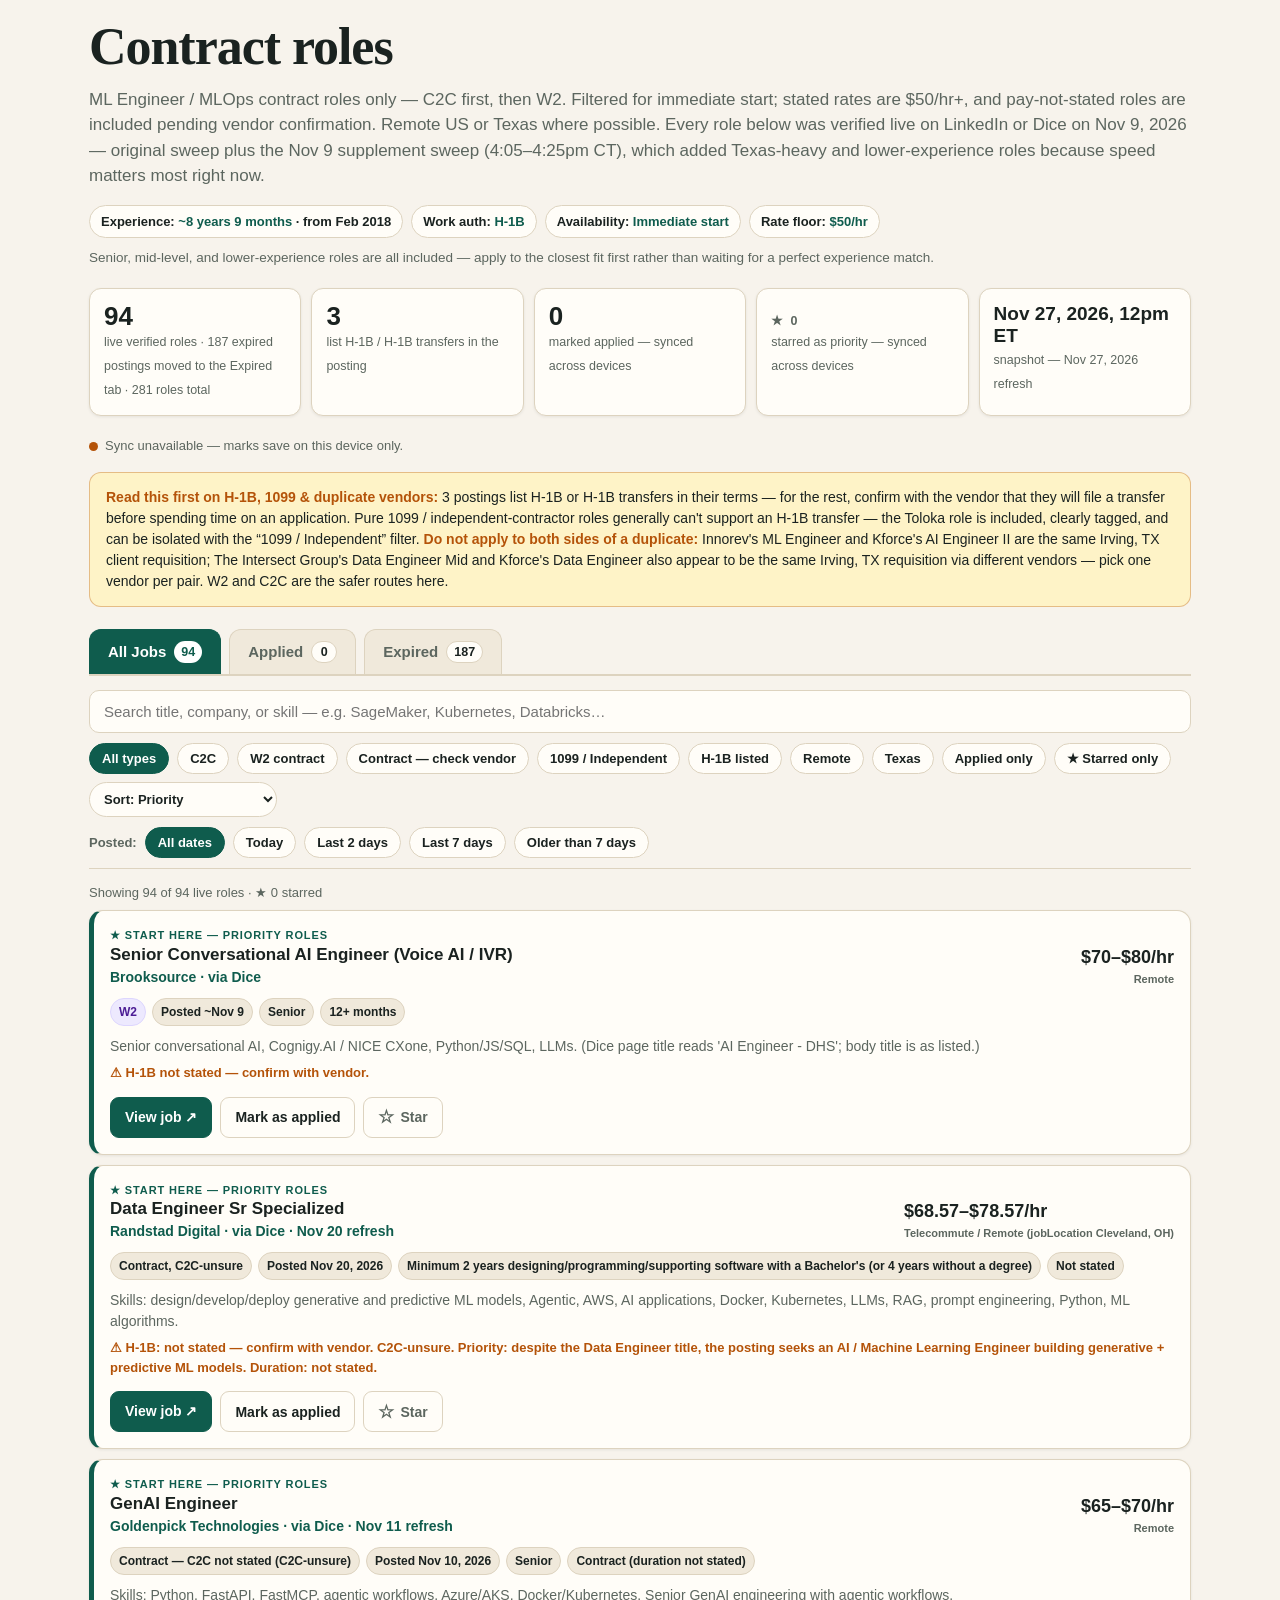
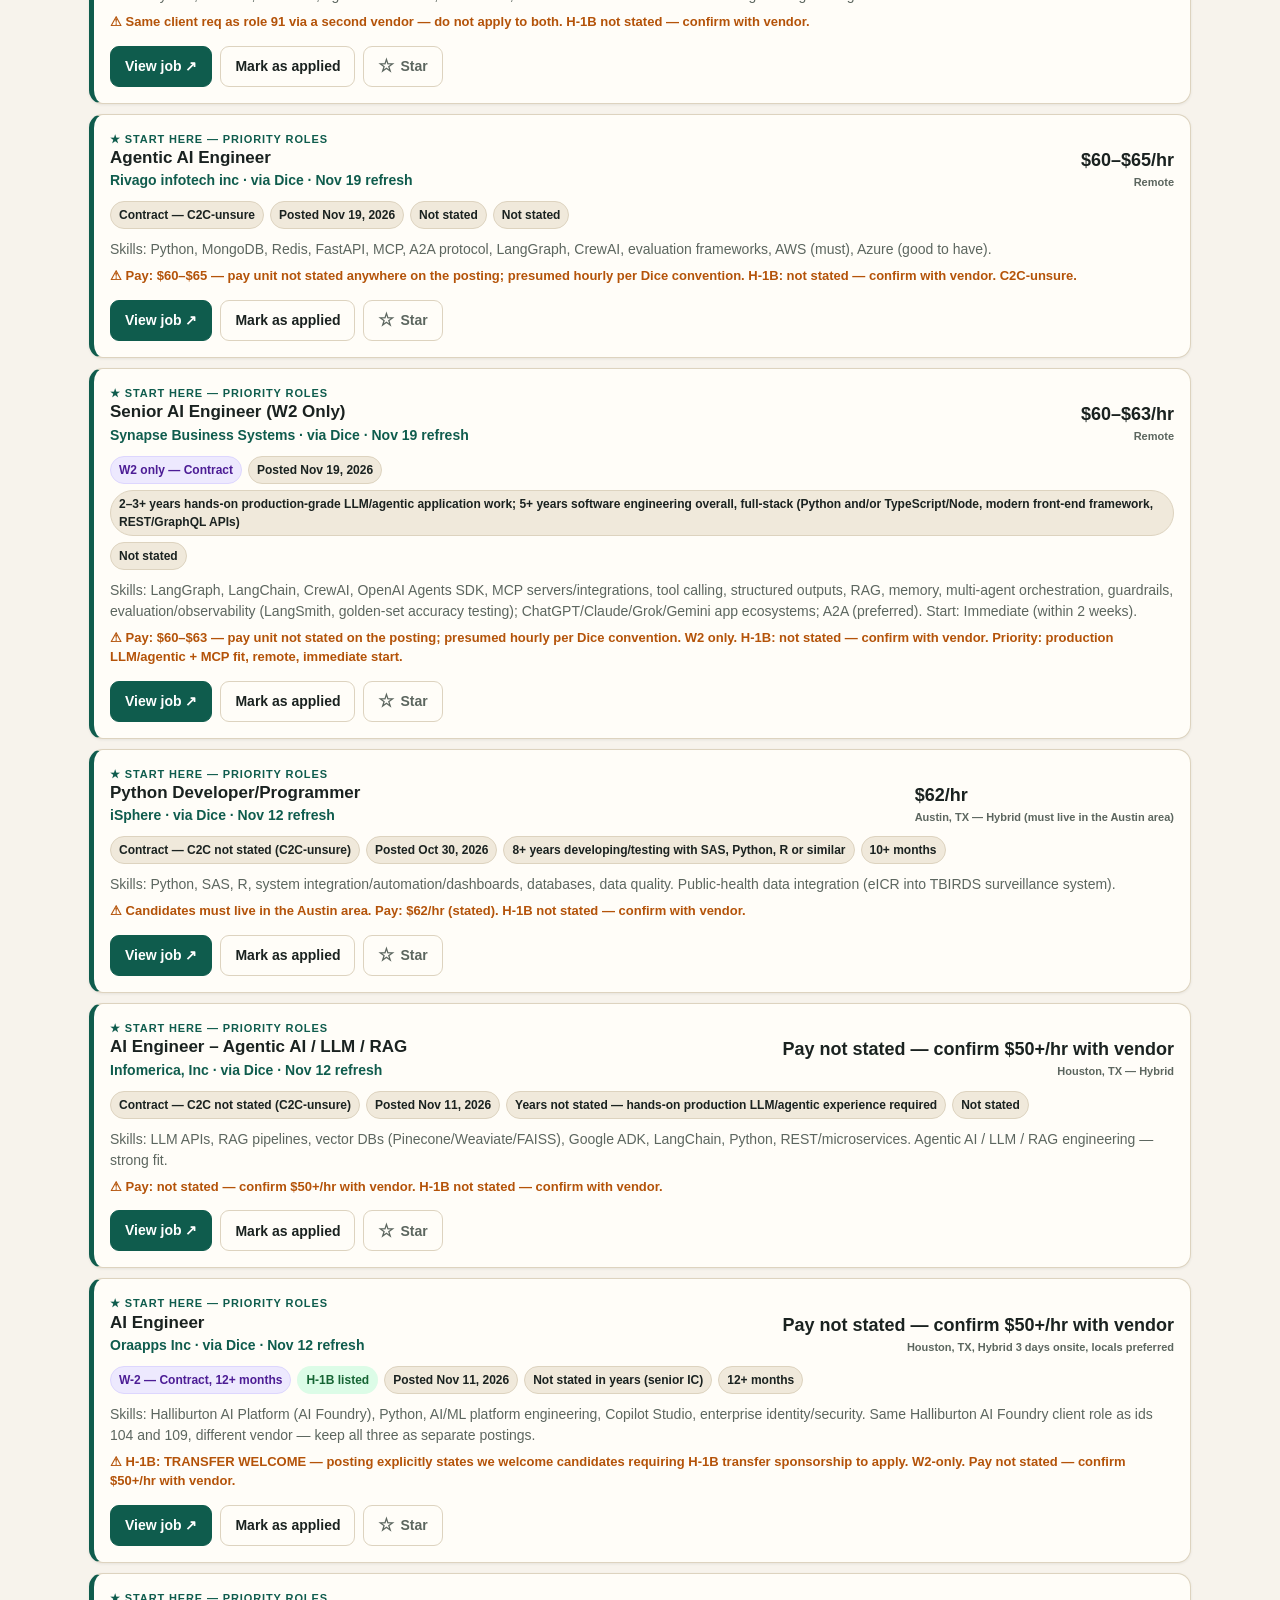
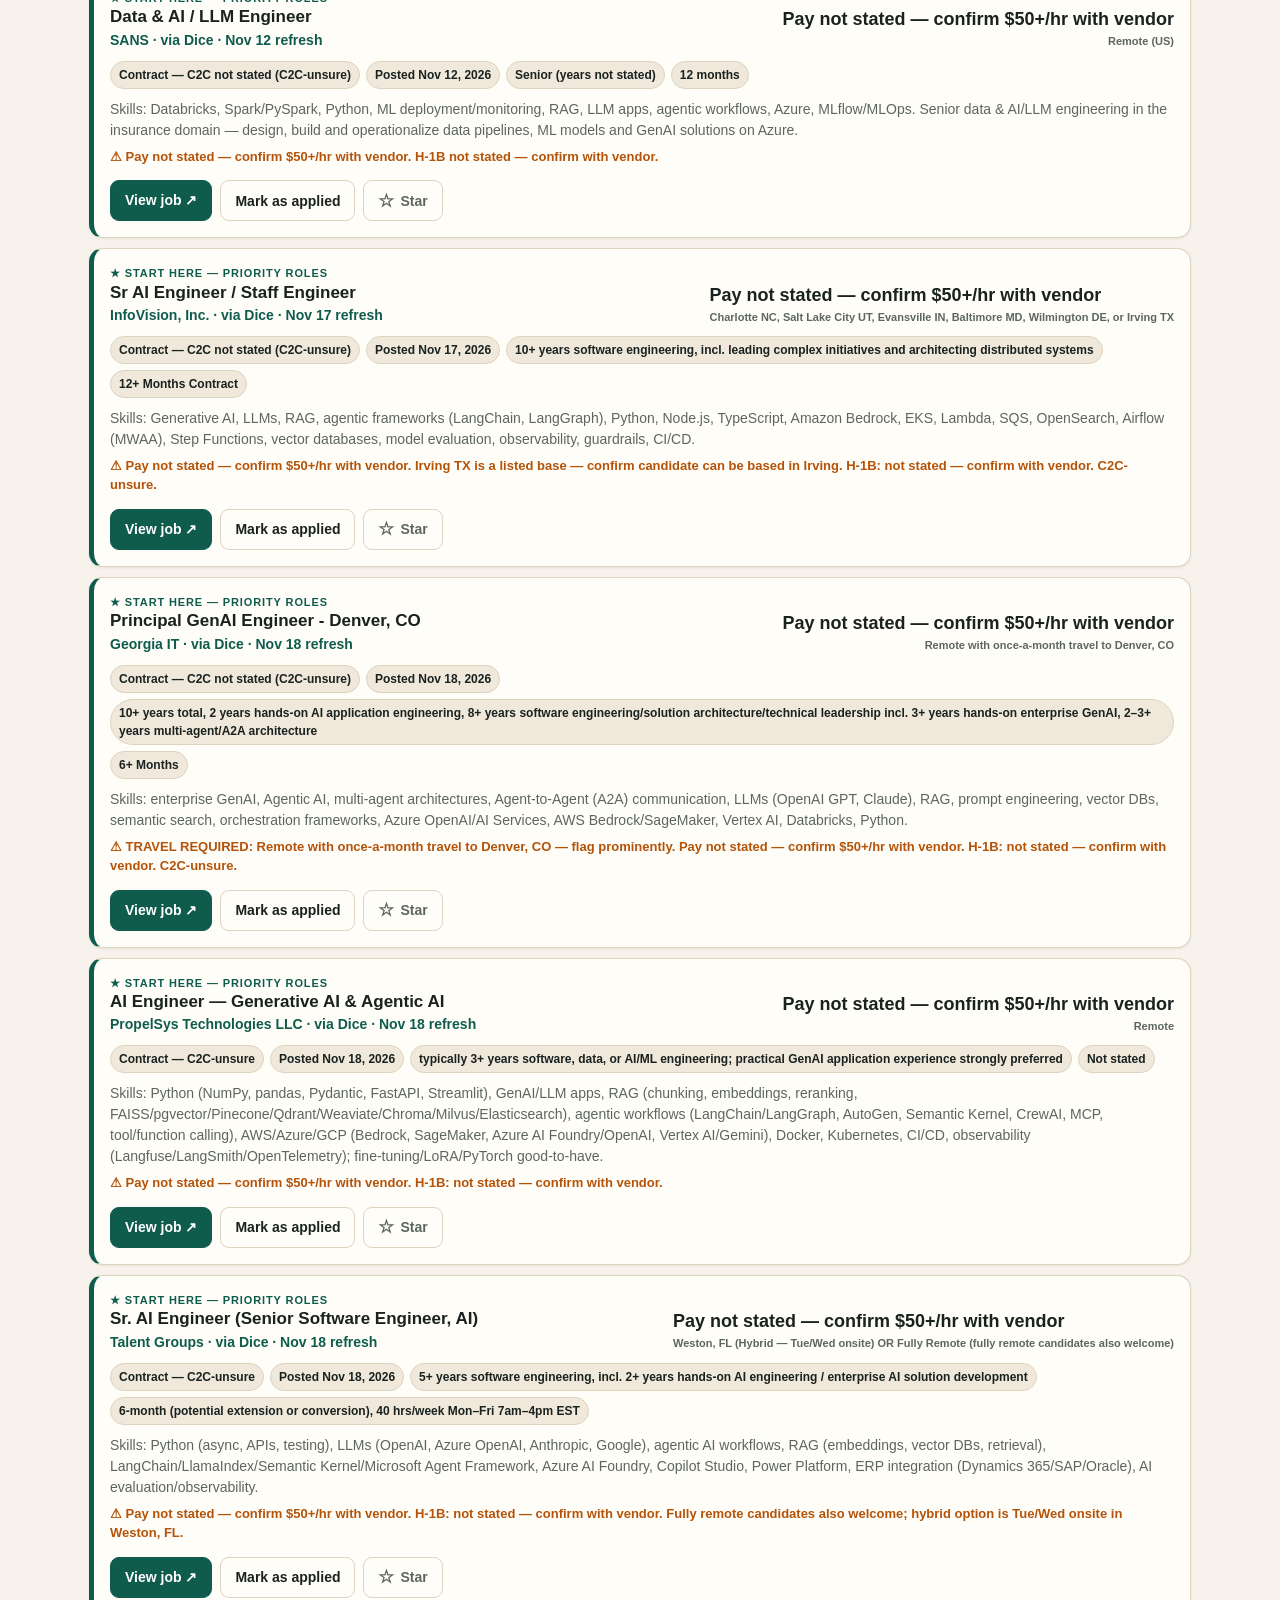
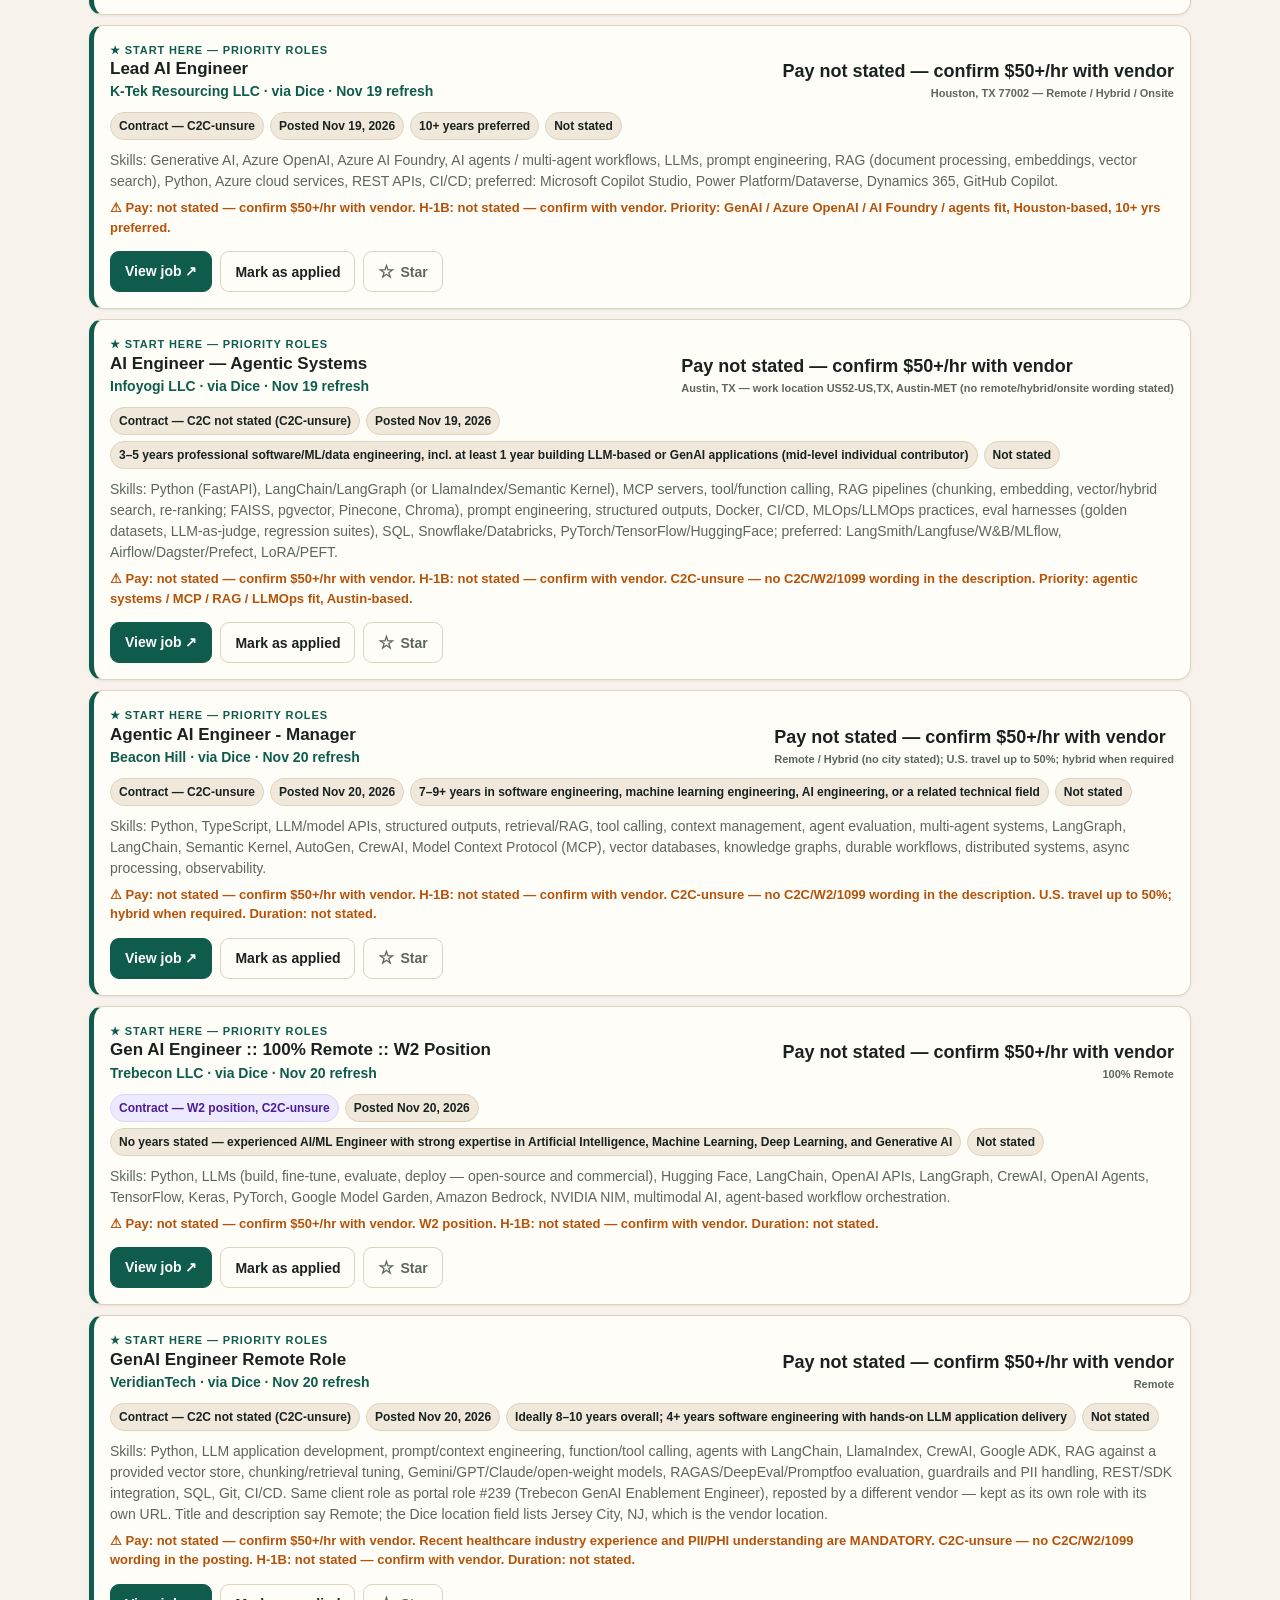
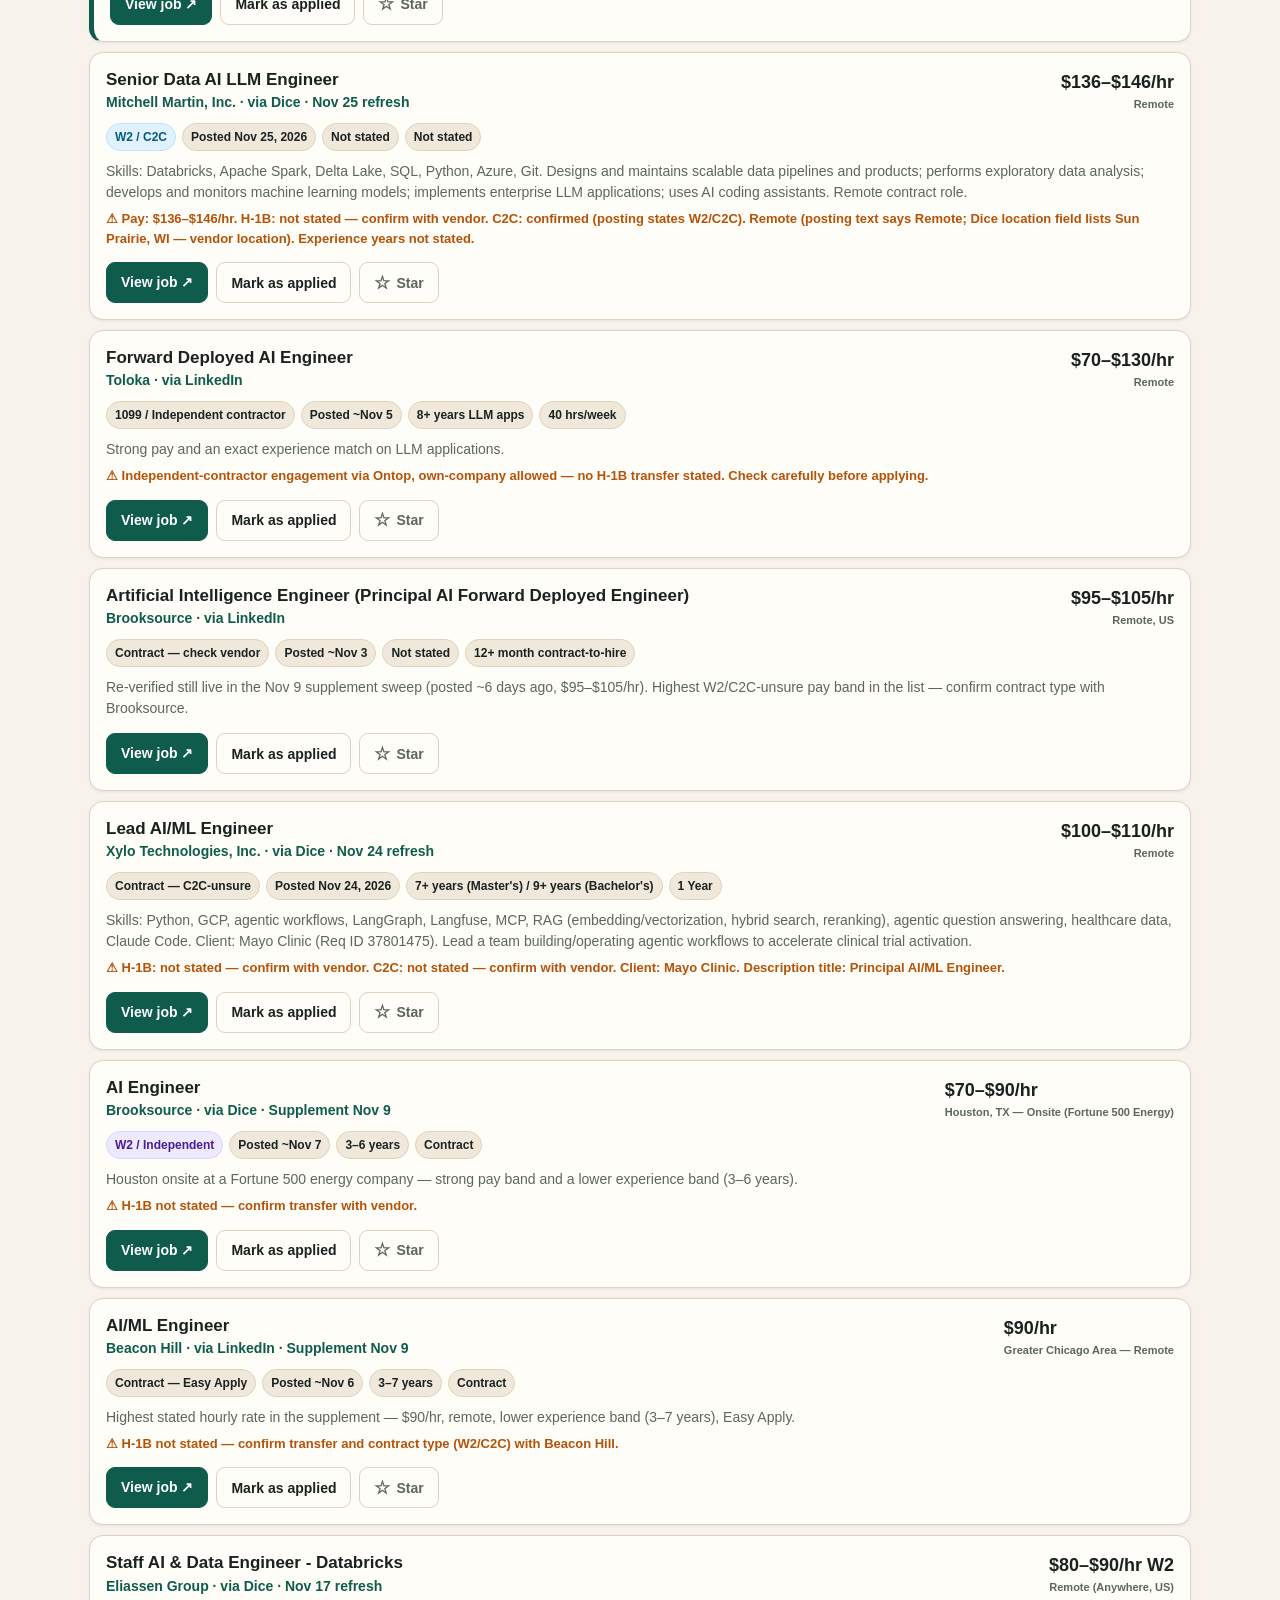
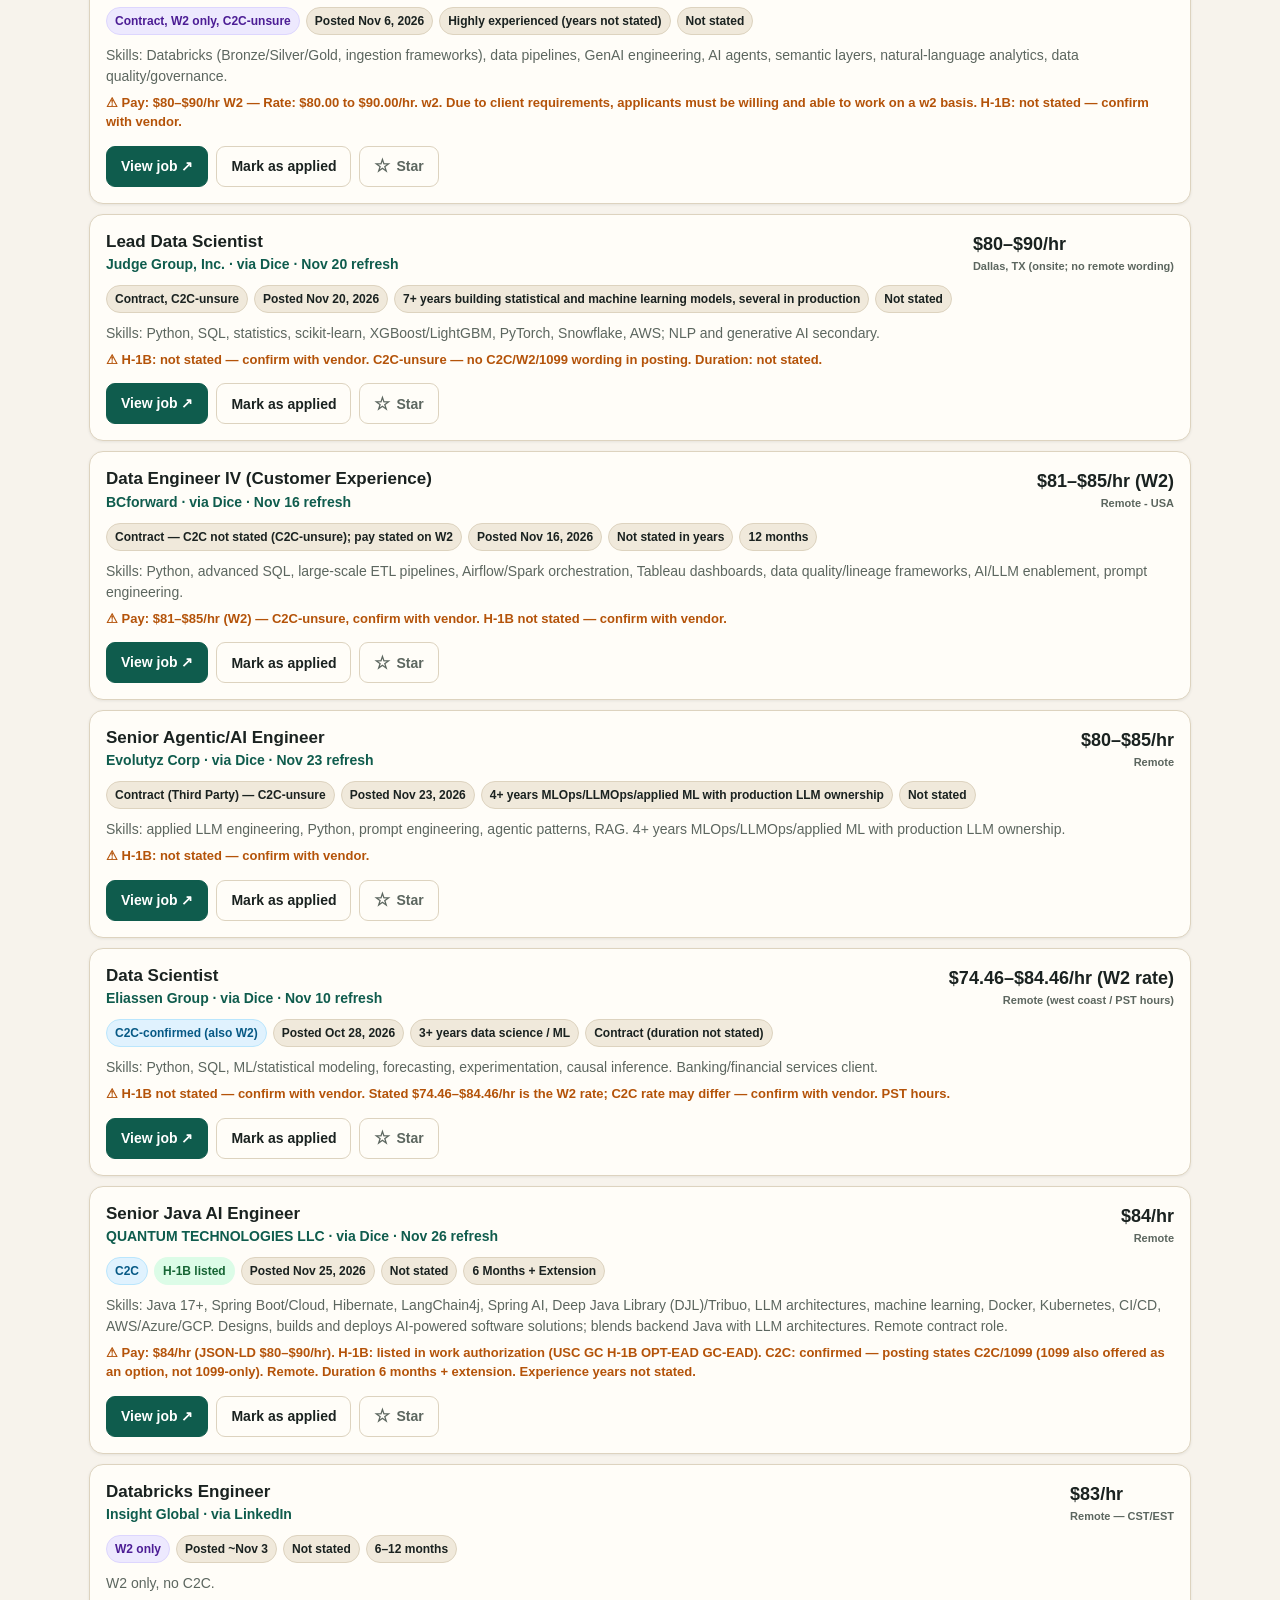
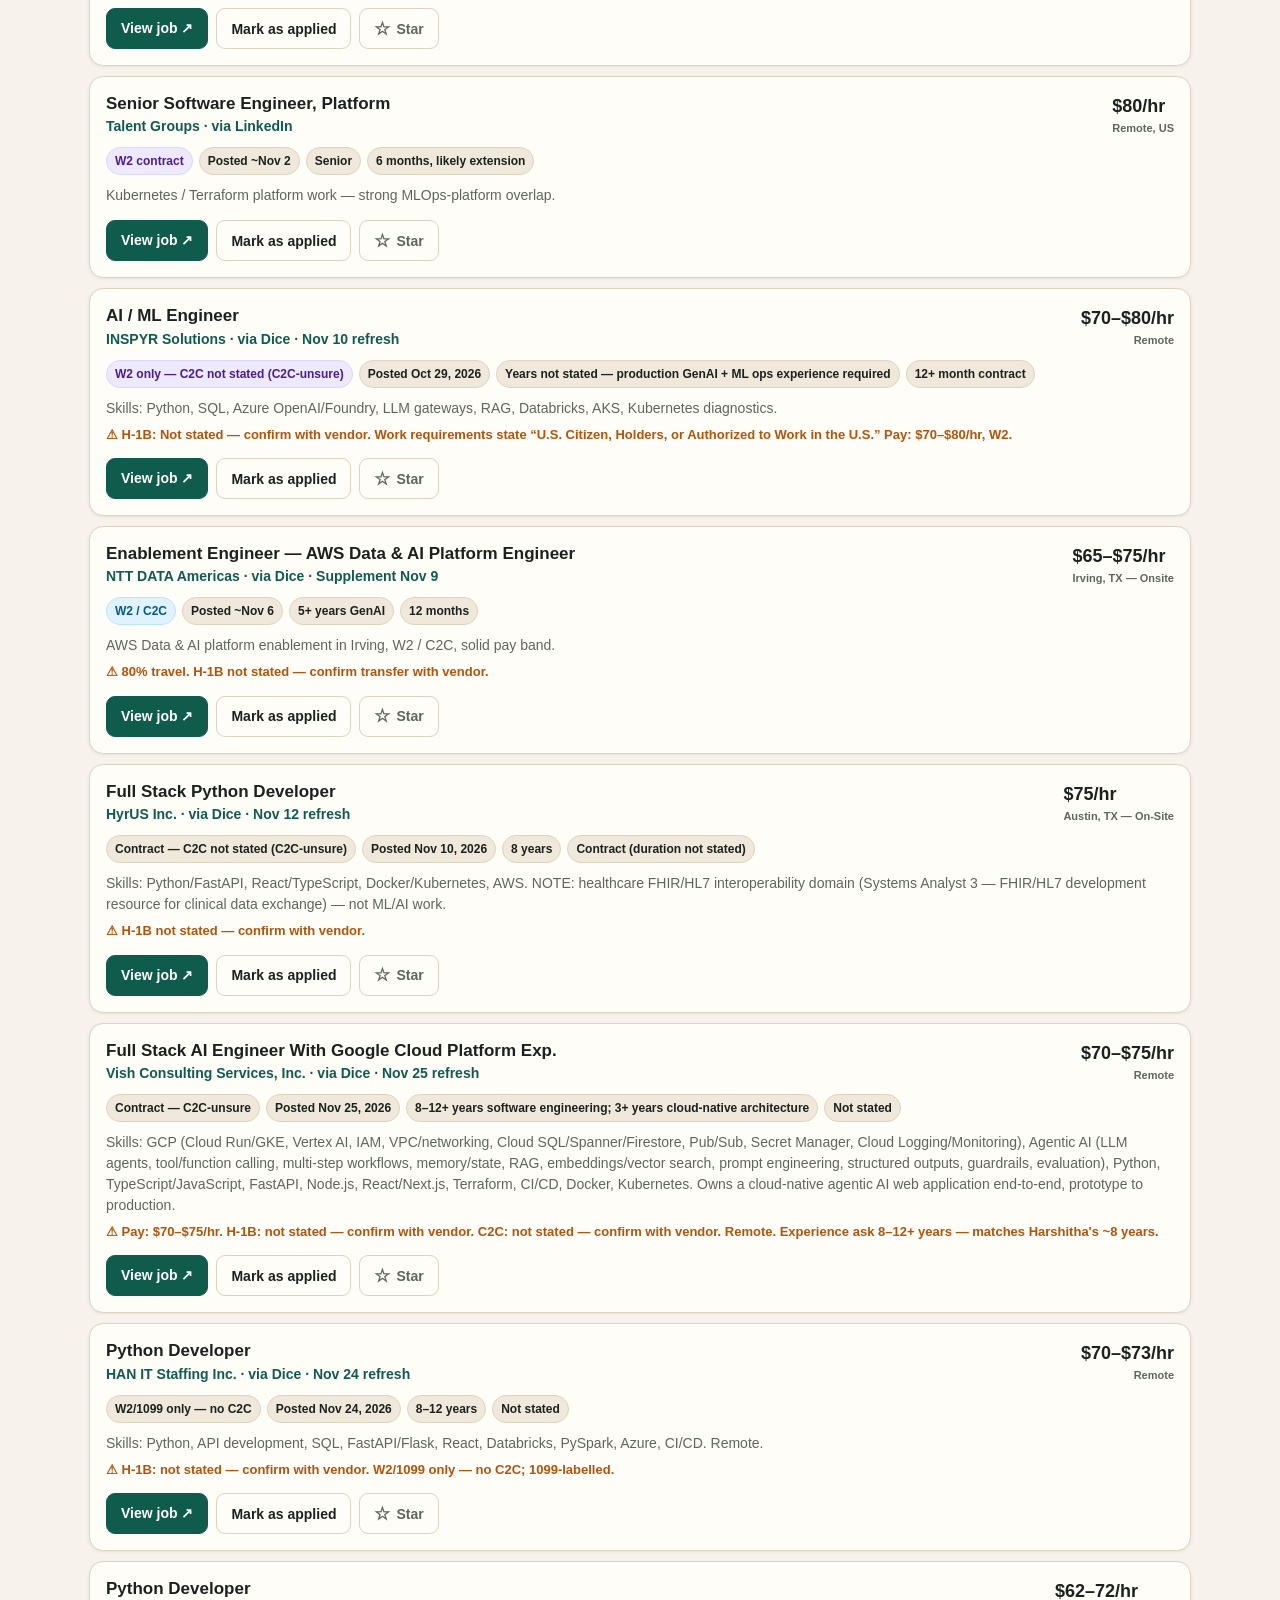
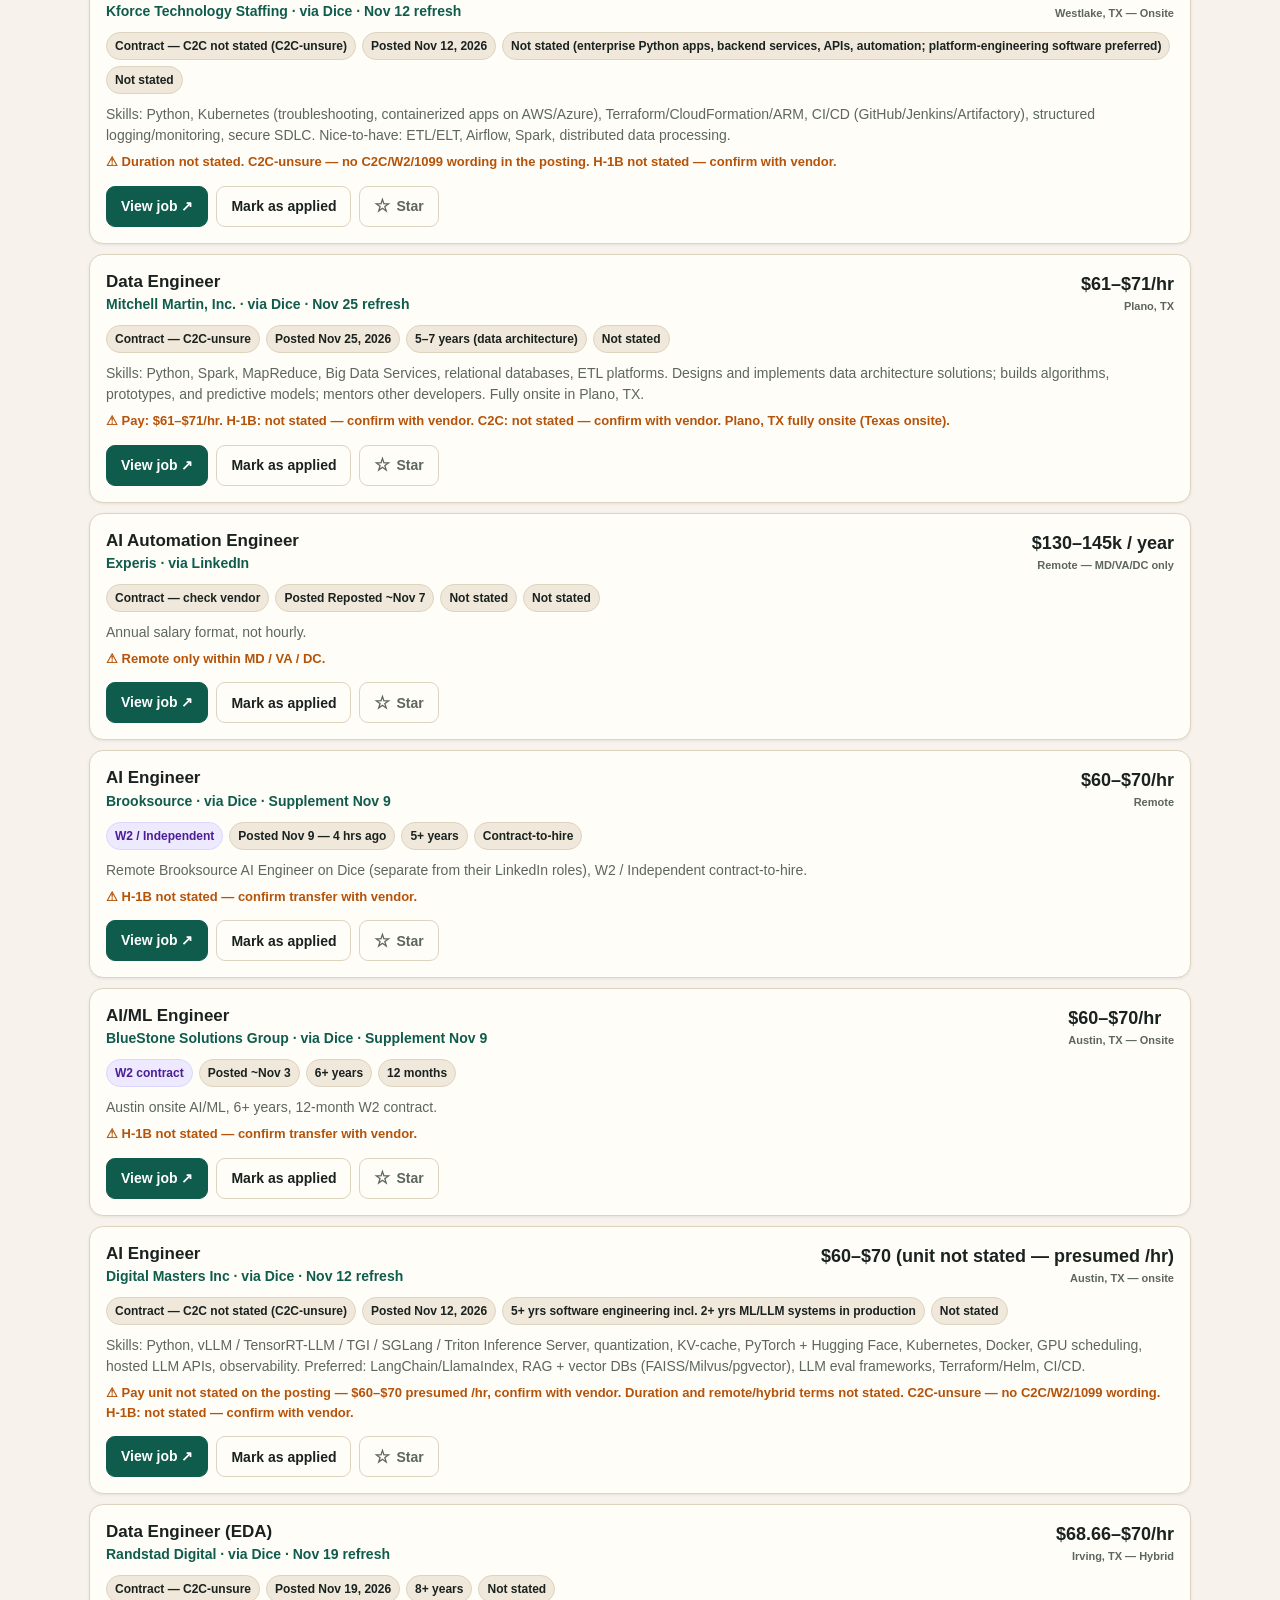
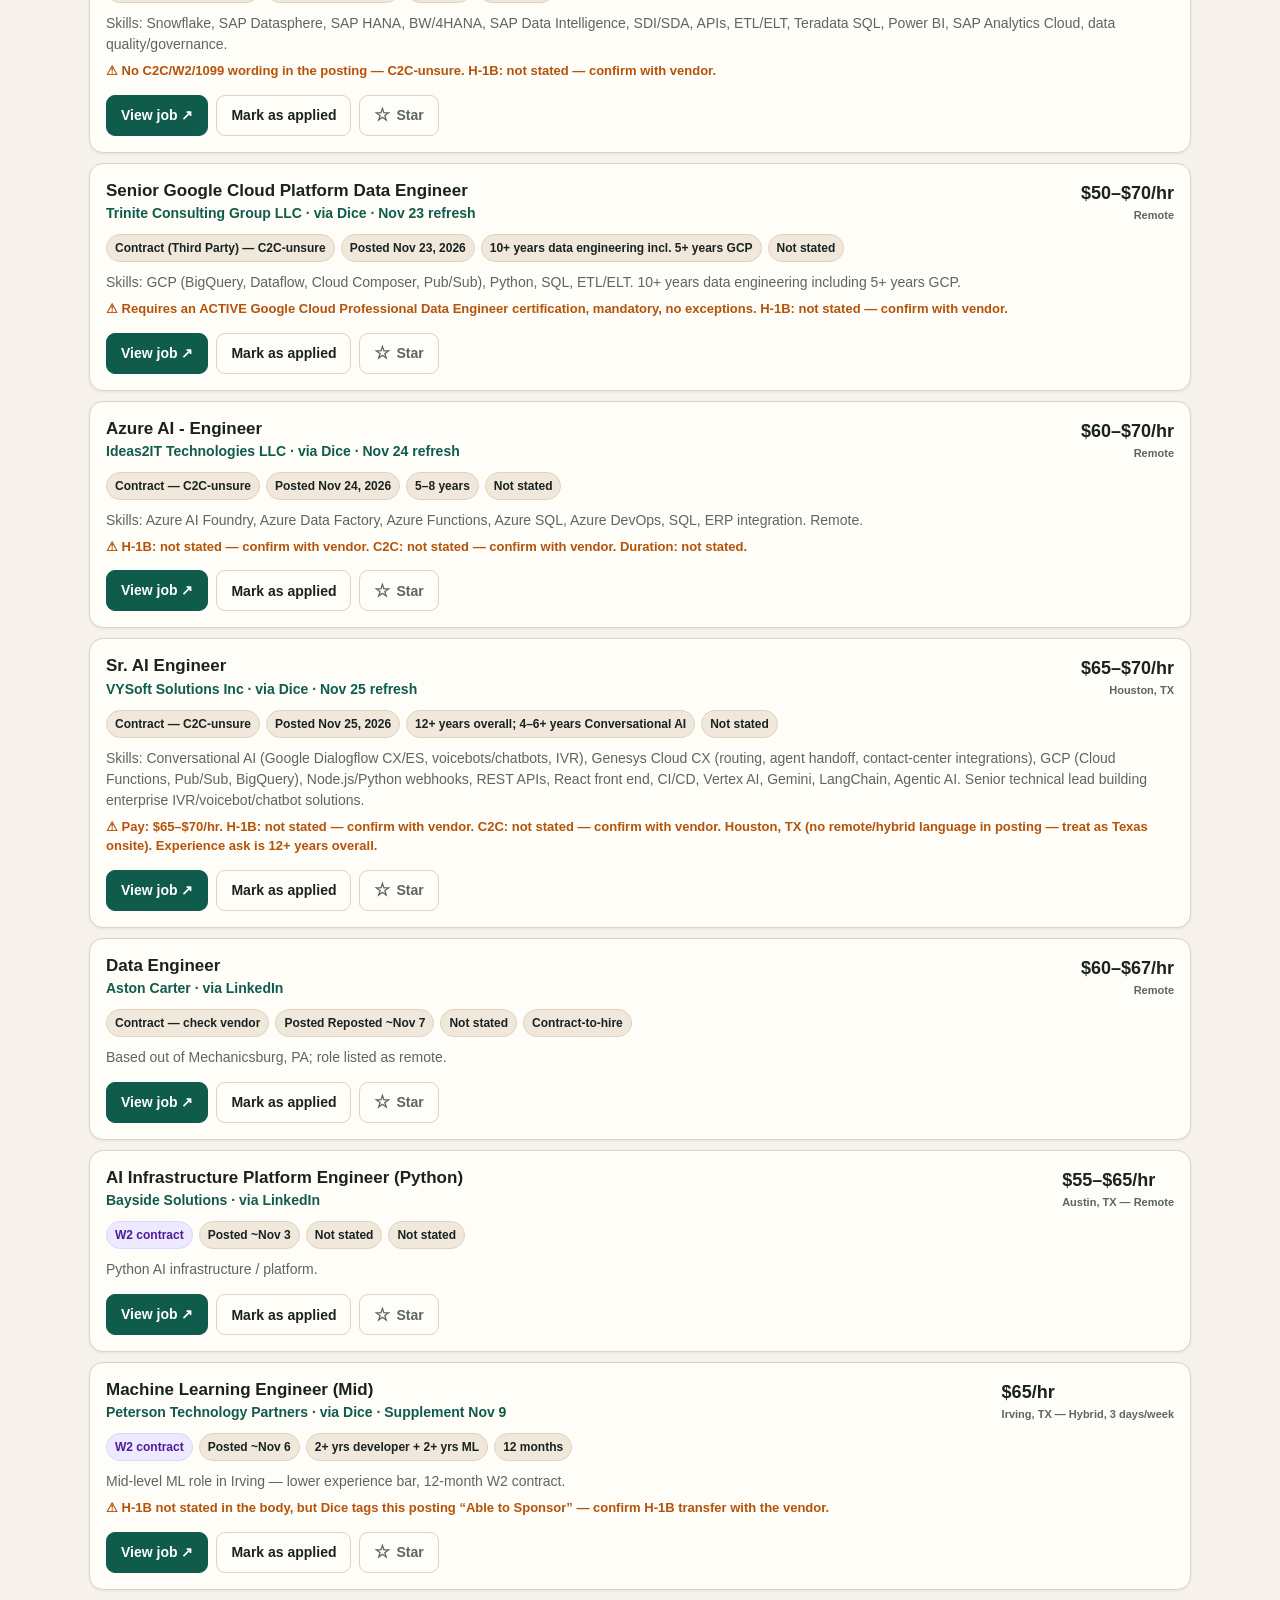
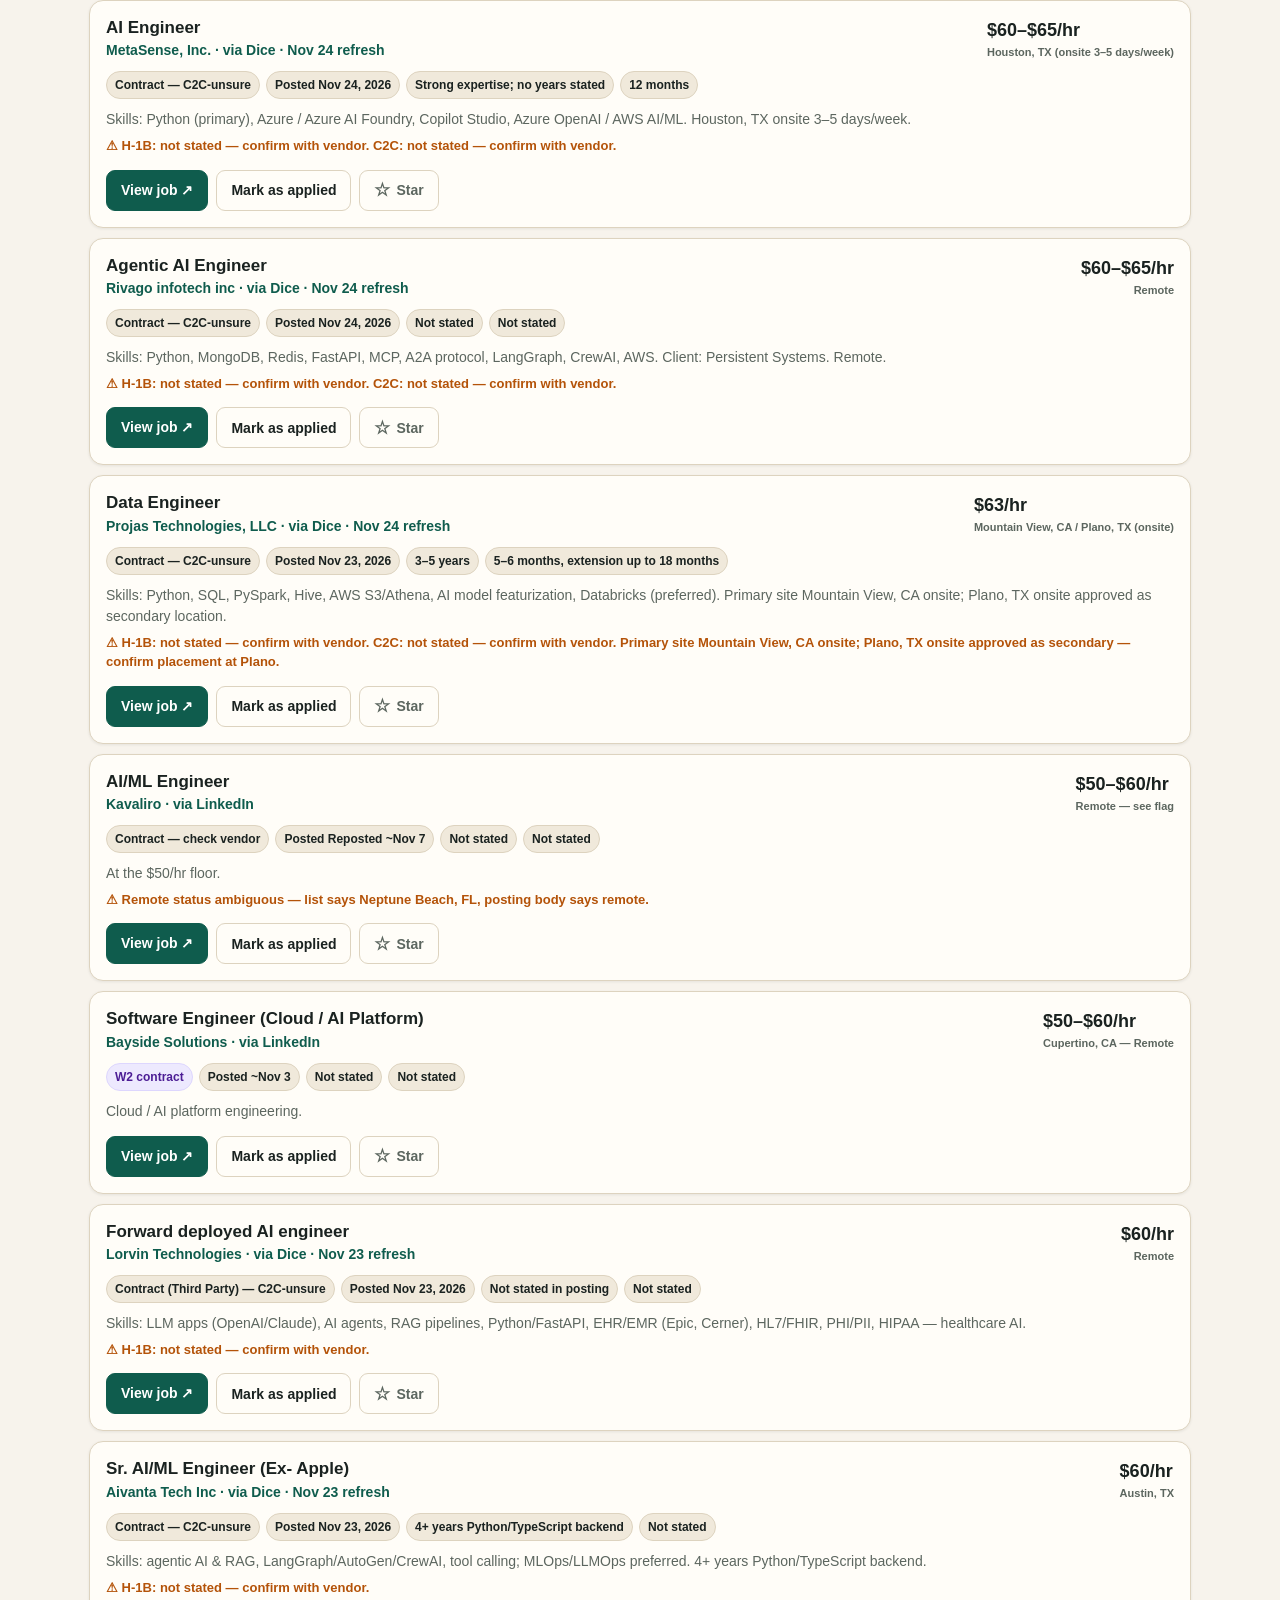
==== commit 3cf951ee: "Refresh Nov 27, 2026 12pm ET: rebuild index.html (94 live)" ====
--- a/index.html
+++ b/index.html
@@ -109,20 +109,20 @@
     </div>
     <p style="font-size:13.5px;color:var(--muted);margin:10px 0 0">Senior, mid-level, and lower-experience roles are all included — apply to the closest fit first rather than waiting for a perfect experience match.</p>
     <div class="stats">
-      <div class="stat"><b id="statTotal">95</b><span>live verified roles · 186 expired postings moved to the Expired tab · 281 roles total</span></div>
+      <div class="stat"><b id="statTotal">94</b><span>live verified roles · 187 expired postings moved to the Expired tab · 281 roles total</span></div>
       <div class="stat"><b>3</b><span>list H-1B / H-1B transfers in the posting</span></div>
       <div class="stat"><b id="statApplied">0</b><span>marked applied — synced across devices</span></div>
       <div class="stat stat-star"><b><span aria-hidden="true">★</span> <span id="statStarred">0</span></b><span>starred as priority — synced across devices</span></div>
-      <div class="stat stat-date"><b>Nov 26, 2026, 12pm ET</b><span>snapshot — Nov 26, 2026 refresh</span></div>
+      <div class="stat stat-date"><b>Nov 27, 2026, 12pm ET</b><span>snapshot — Nov 27, 2026 refresh</span></div>
     </div>
     <p class="sync-status" id="syncStatus" role="status"><span class="sync-dot" aria-hidden="true"></span><span id="syncStatusText">Sync: connecting…</span></p>
     <div class="notice"><strong>Read this first on H-1B, 1099 &amp; duplicate vendors:</strong> 3 postings list H-1B or H-1B transfers in their terms — for the rest, confirm with the vendor that they will file a transfer before spending time on an application. Pure 1099 / independent-contractor roles generally can't support an H-1B transfer — the Toloka role is included, clearly tagged, and can be isolated with the “1099 / Independent” filter. <strong>Do not apply to both sides of a duplicate:</strong> Innorev's ML Engineer and Kforce's AI Engineer II are the same Irving, TX client requisition; The Intersect Group's Data Engineer Mid and Kforce's Data Engineer also appear to be the same Irving, TX requisition via different vendors — pick one vendor per pair. W2 and C2C are the safer routes here.</div>
   </header>
 
   <nav class="view-tabs" aria-label="Job views">
-    <button class="view-tab" id="tabAll" data-view="all" role="tab" aria-selected="true">All Jobs <span class="tab-count" id="tabAllCount">95</span></button>
+    <button class="view-tab" id="tabAll" data-view="all" role="tab" aria-selected="true">All Jobs <span class="tab-count" id="tabAllCount">94</span></button>
     <button class="view-tab" id="tabApplied" data-view="applied" role="tab" aria-selected="false">Applied <span class="tab-count" id="tabAppliedCount">0</span></button>
-    <button class="view-tab" id="tabExpired" data-view="expired" role="tab" aria-selected="false">Expired <span class="tab-count" id="tabExpiredCount">186</span></button>
+    <button class="view-tab" id="tabExpired" data-view="expired" role="tab" aria-selected="false">Expired <span class="tab-count" id="tabExpiredCount">187</span></button>
   </nav>
 
   <div class="controls">
@@ -166,7 +166,7 @@
 </div>
 
 <script>
-window.PORTAL_DATA = {"snapshot": "Nov 26, 2026, 12pm ET", "totals": {"live":95,"expired":186,"total":281}, "jobs": [
+window.PORTAL_DATA = {"snapshot": "Nov 27, 2026, 12pm ET", "totals": {"live":94,"expired":187,"total":281}, "jobs": [
 {"id":1,"priority":1,"title":"AI Engineer","company":"QUANTUM TECHNOLOGIES LLC","loc":"Remote","pay":"$80–$90/hr","payNum":90,"type":"c2c","typeLabel":"C2C","h1b":true,"posted":"~Oct 29","postedISO":"2026-10-29","exp":"5+ years","dur":"6–15 months","url":"https://www.dice.com/job-detail/552bbc43-dff8-45bf-8ea2-988f9c6149a3","src":"Dice","desc":"Work authorisation lists H-1B. Highest-paying H-1B-listed C2C role in the sweep."},
 {"id":2,"priority":1,"title":"AWS AI/ML Engineer","company":"MACHINE LEARNING TECHNOLOGIES LLC","loc":"Austin, TX — Onsite","pay":"$78/hr","payNum":78,"type":"c2c","typeLabel":"C2C","h1b":true,"posted":"~Nov 8","postedISO":"2026-11-08","exp":"4+ years","dur":"8 months + extension","url":"https://www.linkedin.com/jobs/view/4487932561/","src":"LinkedIn","desc":"Closest skill match: SageMaker, Bedrock, EKS, Terraform, MLflow. Work auth lists H-1B."},
 {"id":3,"priority":1,"title":"AI Engineer — second posting","company":"QUANTUM TECHNOLOGIES LLC","loc":"Remote","pay":"$60–$65/hr","payNum":65,"type":"c2c","typeLabel":"C2C","h1b":true,"posted":"~Nov 7","postedISO":"2026-11-07","exp":"See flag","dur":"10 months","url":"https://www.dice.com/job-detail/580f6f56-983e-4904-b621-9505b9cf9ee1","src":"Dice","desc":"Work authorisation lists H-1B.","flag":"Asks 10+ years total — above the ~8 years 9 months target, worth a vendor check given the H-1B listing."},
@@ -448,7 +448,7 @@
 {"company":"Apetan Consulting","desc":"Skills: Python, machine learning, MLOps, MLflow, Kubeflow, Airflow, Docker, Kubernetes, CI/CD, AWS/Azure/GCP, data pipelines and automation. Builds, deploys, automates and maintains ML models in production; manages ML pipelines, automates model training and deployment, monitors model performance. Remote contract role.","dur":"Not stated","exp":"Not stated","flag":"Pay: not stated — confirm $50+/hr with vendor. H-1B: not stated — confirm with vendor. C2C: not stated — confirm with vendor. Remote (posting text says Remote; Dice location field lists Jackson Township, NJ — vendor location). Experience years not stated.","h1b":false,"id":279,"loc":"Remote","pay":"Pay not stated","payNum":0,"posted":"Nov 25, 2026","postedISO":"2026-11-25","src":"Dice · Nov 25 refresh","title":"MLOps Engineers / Remote","type":"unsure","typeLabel":"Contract — C2C-unsure","url":"https://www.dice.com/job-detail/4687d504-7e2e-4841-bd11-39174923419b"},
 {"company":"QUANTUM TECHNOLOGIES LLC","desc":"Skills: Java 17+, Spring Boot/Cloud, Hibernate, LangChain4j, Spring AI, Deep Java Library (DJL)/Tribuo, LLM architectures, machine learning, Docker, Kubernetes, CI/CD, AWS/Azure/GCP. Designs, builds and deploys AI-powered software solutions; blends backend Java with LLM architectures. Remote contract role.","dur":"6 Months + Extension","exp":"Not stated","flag":"Pay: $84/hr (JSON-LD $80–$90/hr). H-1B: listed in work authorization (USC GC H-1B OPT-EAD GC-EAD). C2C: confirmed — posting states C2C/1099 (1099 also offered as an option, not 1099-only). Remote. Duration 6 months + extension. Experience years not stated.","h1b":true,"id":280,"loc":"Remote","pay":"$84/hr","payNum":84,"posted":"Nov 25, 2026","postedISO":"2026-11-25","src":"Dice · Nov 26 refresh","title":"Senior Java AI Engineer","type":"c2c","typeLabel":"C2C","url":"https://www.dice.com/job-detail/1966569e-fdf3-4f13-b58a-44d24819d0e5"},
 {"company":"Codeforce 360","desc":"Skills: ServiceNow (UI Builder, Service Portal, Flow Designer, IntegrationHub, ITSM, CMDB), AI/LLM integration, agentic AI workflows, MCP patterns, prompt-based conversational interfaces, REST APIs, OAuth 2.0, webhooks. Integrates ServiceNow with enterprise AI/LLM platforms; designs agentic AI workflows and modernizes ServiceNow experiences. Austin, TX contract role.","dur":"Not stated","exp":"Not stated","flag":"Pay: $50–$55/hr (at the $50/hr floor). H-1B: not stated — confirm with vendor. C2C: not stated — confirm with vendor. Austin, TX onsite. ServiceNow-platform AI role — AI/LLM and agentic work, but ServiceNow-heavy. Duration and experience years not stated.","h1b":false,"id":281,"loc":"Austin, TX","pay":"$50–$55/hr","payNum":55,"posted":"Nov 25, 2026","postedISO":"2026-11-25","src":"Dice · Nov 26 refresh","title":"Lead ServiceNow - AI Engineer","type":"unsure","typeLabel":"Contract — C2C-unsure","url":"https://www.dice.com/job-detail/5b7a5bd9-a1ab-42ff-b2b1-07019c42a907"}
-], "expired": {"1":"Nov 12, 2026, 7:08am CT","2":"Nov 18, 2026, 1:00pm CT","3":"Nov 10, 2026, 2:08pm CT","4":"Nov 17, 2026, 1:13pm CT","6":"Nov 18, 2026, 11:05am CT","7":"Nov 10, 2026, 2:08pm CT","8":"Nov 10, 2026, 2:08pm CT","9":"Nov 16, 2026, 9:00am CT","14":"Nov 16, 2026, 11:10am CT","15":"Nov 20, 2026, 5:02pm CT","17":"Nov 11, 2026, 3:02pm CT","19":"Nov 11, 2026, 3:03pm CT","20":"Nov 10, 2026, 2:08pm CT","21":"Nov 19, 2026, 11:01am CT","22":"Nov 11, 2026, 3:04pm CT","23":"Nov 16, 2026, 11:02am CT","27":"Nov 11, 2026, 11:05am CT","28":"Nov 11, 2026, 1:05pm CT","30":"Nov 13, 2026, 11:01am CT","31":"Nov 13, 2026, 9:03am CT","33":"Nov 10, 2026, 2:08pm CT","34":"Nov 11, 2026, 5:06pm CT","36":"Nov 10, 2026, 2:08pm CT","37":"Nov 10, 2026, 2:08pm CT","38":"Nov 10, 2026, 2:08pm CT","40":"Nov 10, 2026, 2:08pm CT","43":"Nov 18, 2026, 9:09am CT","44":"Nov 23, 2026, 9:06am CT","45":"Nov 16, 2026, 11:03am CT","49":"Nov 11, 2026, 3:08pm CT","50":"Nov 19, 2026, 11:03am CT","52":"Nov 18, 2026, 7:08am CT","53":"Nov 19, 2026, 11:17am CT","55":"Nov 10, 2026, 2:08pm CT","56":"Nov 10, 2026, 2:08pm CT","58":"Nov 19, 2026, 11:03am CT","59":"Nov 10, 2026, 2:08pm CT","60":"Nov 12, 2026, 11:11am CT","61":"Nov 10, 2026, 2:08pm CT","62":"Nov 10, 2026, 2:08pm CT","63":"Nov 10, 2026, 2:08pm CT","64":"Nov 10, 2026, 2:08pm CT","65":"Nov 10, 2026, 2:08pm CT","67":"Nov 13, 2026, 1:02pm CT","68":"Nov 10, 2026, 2:08pm CT","69":"Nov 10, 2026, 2:08pm CT","70":"Nov 12, 2026, 11:11am CT","72":"Nov 12, 2026, 9:09am CT","73":"Nov 11, 2026, 11:05am CT","74":"Nov 11, 2026, 11:05am CT","75":"Nov 11, 2026, 11:05am CT","76":"Nov 11, 2026, 11:05am CT","77":"Nov 11, 2026, 11:05am CT","78":"Nov 11, 2026, 11:05am CT","79":"Nov 11, 2026, 11:05am CT","81":"Nov 17, 2026, 3:08pm CT","84":"Nov 19, 2026, 5:05pm CT","85":"Nov 13, 2026, 3:03pm CT","86":"Nov 18, 2026, 9:11am CT","88":"Nov 12, 2026, 9:09am CT","89":"Nov 12, 2026, 1:09pm CT","91":"Nov 13, 2026, 1:03pm CT","92":"Nov 12, 2026, 5:12pm CT","95":"Nov 12, 2026, 11:11am CT","98":"Nov 13, 2026, 11:04am CT","99":"Nov 13, 2026, 11:04am CT","100":"Nov 13, 2026, 11:04am CT","101":"Nov 13, 2026, 9:05am CT","102":"Nov 17, 2026, 7:10am CT","103":"Nov 23, 2026, 3:04pm CT","104":"Nov 18, 2026, 5:12pm CT","105":"Nov 23, 2026, 3:04pm CT","107":"Nov 13, 2026, 11:04am CT","108":"Nov 16, 2026, 11:07am CT","110":"Nov 16, 2026, 11:07am CT","112":"Nov 12, 2026, 11:11am CT","113":"Nov 16, 2026, 3:08pm CT","114":"Nov 13, 2026, 9:06am CT","115":"Nov 16, 2026, 1:08pm CT","117":"Nov 19, 2026, 5:06pm CT","118":"Nov 12, 2026, 3:09pm CT","120":"Nov 20, 2026, 1:07pm CT","123":"Nov 17, 2026, 11:08am CT","124":"Nov 16, 2026, 1:08pm CT","125":"Nov 13, 2026, 5:06pm CT","126":"Nov 18, 2026, 9:13am CT","129":"Nov 17, 2026, 5:11pm CT","131":"Nov 23, 2026, 3:04pm CT","132":"Nov 16, 2026, 11:08am CT","134":"Nov 16, 2026, 9:08am CT","135":"Nov 20, 2026, 9:07am CT","136":"Nov 16, 2026, 9:08am CT","137":"Nov 16, 2026, 9:08am CT","138":"Nov 16, 2026, 11:08am CT","139":"Nov 17, 2026, 7:12am CT","140":"Nov 16, 2026, 9:08am CT","141":"Nov 18, 2026, 11:10am CT","143":"Nov 16, 2026, 11:08am CT","145":"Nov 18, 2026, 5:12pm CT","146":"Nov 20, 2026, 9:07am CT","148":"Nov 18, 2026, 1:05pm CT","149":"Nov 16, 2026, 3:10pm CT","150":"Nov 16, 2026, 11:08am CT","153":"Nov 16, 2026, 5:09pm CT","154":"Nov 18, 2026, 1:05pm CT","155":"Nov 17, 2026, 9:10am CT","158":"Nov 17, 2026, 9:10am CT","159":"Nov 17, 2026, 1:09pm CT","160":"Nov 16, 2026, 5:10pm CT","162":"Nov 19, 2026, 7:08am CT","164":"Nov 18, 2026, 5:13pm CT","166":"Nov 19, 2026, 7:08am CT","167":"Nov 18, 2026, 9:14am CT","168":"Nov 18, 2026, 9:14am CT","169":"Nov 19, 2026, 5:07pm CT","170":"Nov 18, 2026, 9:14am CT","171":"Nov 23, 2026, 11:05am CT","172":"Nov 20, 2026, 9:08am CT","173":"Nov 19, 2026, 11:05am CT","175":"Nov 18, 2026, 11:11am CT","178":"Nov 17, 2026, 1:10pm CT","179":"Nov 18, 2026, 9:15am CT","180":"Nov 17, 2026, 5:13pm CT","183":"Nov 17, 2026, 3:13pm CT","184":"Nov 18, 2026, 5:13pm CT","185":"Nov 18, 2026, 5:13pm CT","187":"Nov 19, 2026, 3:06pm CT","190":"Nov 19, 2026, 3:06pm CT","191":"Nov 18, 2026, 9:15am CT","192":"Nov 21, 2026, 9:05am CT","193":"Nov 19, 2026, 9:07am CT","194":"Nov 23, 2026, 11:06am CT","195":"Nov 18, 2026, 5:13pm CT","196":"Nov 19, 2026, 3:06pm CT","197":"Nov 18, 2026, 5:13pm CT","198":"Nov 18, 2026, 3:05pm CT","199":"Nov 23, 2026, 9:09am CT","202":"Nov 19, 2026, 7:08am CT","204":"Nov 19, 2026, 11:06am CT","206":"Nov 19, 2026, 5:07pm CT","207":"Nov 19, 2026, 9:07am CT","210":"Nov 20, 2026, 9:08am CT","211":"Nov 23, 2026, 1:06pm CT","212":"Nov 20, 2026, 9:08am CT","213":"Nov 19, 2026, 1:08pm CT","215":"Nov 19, 2026, 1:08pm CT","217":"Nov 20, 2026, 5:07pm CT","220":"Nov 19, 2026, 5:07pm CT","223":"Nov 20, 2026, 5:07pm CT","228":"Nov 23, 2026, 1:06pm CT","230":"Nov 20, 2026, 3:06pm CT","232":"Nov 20, 2026, 3:07pm CT","234":"Nov 23, 2026, 11:06am CT","248":"Nov 23, 2026, 3:06pm CT","83":"Nov 23, 2026, 5:04pm CT","128":"Nov 23, 2026, 5:05pm CT","238":"Nov 23, 2026, 5:06pm CT","239":"Nov 23, 2026, 5:06pm CT","5":"Nov 24, 2026, 7:02am CT","106":"Nov 24, 2026, 9:07am CT","233":"Nov 24, 2026, 9:09am CT","242":"Nov 24, 2026, 9:10am CT","247":"Nov 24, 2026, 9:10am CT","249":"Nov 24, 2026, 9:10am CT","201":"Nov 24, 2026, 11:06am CT","203":"Nov 24, 2026, 11:06am CT","221":"Nov 24, 2026, 11:06am CT","235":"Nov 24, 2026, 11:06am CT","176":"Nov 24, 2026, 1:06pm CT","254":"Nov 24, 2026, 1:07pm CT","57":"Nov 24, 2026, 3:03pm CT","224":"Nov 24, 2026, 3:06pm CT","260":"Nov 24, 2026, 3:07pm CT","243":"Nov 24, 2026, 5:10pm CT","144":"Nov 25, 2026, 7:09am CT","163":"Nov 25, 2026, 7:09am CT","261":"Nov 25, 2026, 9:11am CT","262":"Nov 25, 2026, 9:11am CT","119":"Expired Nov 25, 2026, 11:05am CT — posting removed","156":"Expired Nov 25, 2026, 11:06am CT — posting removed","237":"Expired Nov 25, 2026, 11:08am CT — posting removed","256":"Expired Nov 25, 2026, 11:09am CT — posting removed","264":"Expired Nov 25, 2026, 11:09am CT — posting removed","96":"Expired Nov 25, 2026, 1:03pm CT — posting removed","93":"Expired Nov 26, 2026, 11:03am CT — posting removed","257":"Expired Nov 26, 2026, 11:07am CT — posting removed"}};
+], "expired": {"1":"Nov 12, 2026, 7:08am CT","2":"Nov 18, 2026, 1:00pm CT","3":"Nov 10, 2026, 2:08pm CT","4":"Nov 17, 2026, 1:13pm CT","6":"Nov 18, 2026, 11:05am CT","7":"Nov 10, 2026, 2:08pm CT","8":"Nov 10, 2026, 2:08pm CT","9":"Nov 16, 2026, 9:00am CT","14":"Nov 16, 2026, 11:10am CT","15":"Nov 20, 2026, 5:02pm CT","17":"Nov 11, 2026, 3:02pm CT","19":"Nov 11, 2026, 3:03pm CT","20":"Nov 10, 2026, 2:08pm CT","21":"Nov 19, 2026, 11:01am CT","22":"Nov 11, 2026, 3:04pm CT","23":"Nov 16, 2026, 11:02am CT","27":"Nov 11, 2026, 11:05am CT","28":"Nov 11, 2026, 1:05pm CT","30":"Nov 13, 2026, 11:01am CT","31":"Nov 13, 2026, 9:03am CT","33":"Nov 10, 2026, 2:08pm CT","34":"Nov 11, 2026, 5:06pm CT","36":"Nov 10, 2026, 2:08pm CT","37":"Nov 10, 2026, 2:08pm CT","38":"Nov 10, 2026, 2:08pm CT","40":"Nov 10, 2026, 2:08pm CT","43":"Nov 18, 2026, 9:09am CT","44":"Nov 23, 2026, 9:06am CT","45":"Nov 16, 2026, 11:03am CT","49":"Nov 11, 2026, 3:08pm CT","50":"Nov 19, 2026, 11:03am CT","52":"Nov 18, 2026, 7:08am CT","53":"Nov 19, 2026, 11:17am CT","55":"Nov 10, 2026, 2:08pm CT","56":"Nov 10, 2026, 2:08pm CT","58":"Nov 19, 2026, 11:03am CT","59":"Nov 10, 2026, 2:08pm CT","60":"Nov 12, 2026, 11:11am CT","61":"Nov 10, 2026, 2:08pm CT","62":"Nov 10, 2026, 2:08pm CT","63":"Nov 10, 2026, 2:08pm CT","64":"Nov 10, 2026, 2:08pm CT","65":"Nov 10, 2026, 2:08pm CT","67":"Nov 13, 2026, 1:02pm CT","68":"Nov 10, 2026, 2:08pm CT","69":"Nov 10, 2026, 2:08pm CT","70":"Nov 12, 2026, 11:11am CT","72":"Nov 12, 2026, 9:09am CT","73":"Nov 11, 2026, 11:05am CT","74":"Nov 11, 2026, 11:05am CT","75":"Nov 11, 2026, 11:05am CT","76":"Nov 11, 2026, 11:05am CT","77":"Nov 11, 2026, 11:05am CT","78":"Nov 11, 2026, 11:05am CT","79":"Nov 11, 2026, 11:05am CT","81":"Nov 17, 2026, 3:08pm CT","84":"Nov 19, 2026, 5:05pm CT","85":"Nov 13, 2026, 3:03pm CT","86":"Nov 18, 2026, 9:11am CT","88":"Nov 12, 2026, 9:09am CT","89":"Nov 12, 2026, 1:09pm CT","91":"Nov 13, 2026, 1:03pm CT","92":"Nov 12, 2026, 5:12pm CT","95":"Nov 12, 2026, 11:11am CT","98":"Nov 13, 2026, 11:04am CT","99":"Nov 13, 2026, 11:04am CT","100":"Nov 13, 2026, 11:04am CT","101":"Nov 13, 2026, 9:05am CT","102":"Nov 17, 2026, 7:10am CT","103":"Nov 23, 2026, 3:04pm CT","104":"Nov 18, 2026, 5:12pm CT","105":"Nov 23, 2026, 3:04pm CT","107":"Nov 13, 2026, 11:04am CT","108":"Nov 16, 2026, 11:07am CT","110":"Nov 16, 2026, 11:07am CT","112":"Nov 12, 2026, 11:11am CT","113":"Nov 16, 2026, 3:08pm CT","114":"Nov 13, 2026, 9:06am CT","115":"Nov 16, 2026, 1:08pm CT","117":"Nov 19, 2026, 5:06pm CT","118":"Nov 12, 2026, 3:09pm CT","120":"Nov 20, 2026, 1:07pm CT","123":"Nov 17, 2026, 11:08am CT","124":"Nov 16, 2026, 1:08pm CT","125":"Nov 13, 2026, 5:06pm CT","126":"Nov 18, 2026, 9:13am CT","129":"Nov 17, 2026, 5:11pm CT","131":"Nov 23, 2026, 3:04pm CT","132":"Nov 16, 2026, 11:08am CT","134":"Nov 16, 2026, 9:08am CT","135":"Nov 20, 2026, 9:07am CT","136":"Nov 16, 2026, 9:08am CT","137":"Nov 16, 2026, 9:08am CT","138":"Nov 16, 2026, 11:08am CT","139":"Nov 17, 2026, 7:12am CT","140":"Nov 16, 2026, 9:08am CT","141":"Nov 18, 2026, 11:10am CT","143":"Nov 16, 2026, 11:08am CT","145":"Nov 18, 2026, 5:12pm CT","146":"Nov 20, 2026, 9:07am CT","148":"Nov 18, 2026, 1:05pm CT","149":"Nov 16, 2026, 3:10pm CT","150":"Nov 16, 2026, 11:08am CT","153":"Nov 16, 2026, 5:09pm CT","154":"Nov 18, 2026, 1:05pm CT","155":"Nov 17, 2026, 9:10am CT","158":"Nov 17, 2026, 9:10am CT","159":"Nov 17, 2026, 1:09pm CT","160":"Nov 16, 2026, 5:10pm CT","162":"Nov 19, 2026, 7:08am CT","164":"Nov 18, 2026, 5:13pm CT","166":"Nov 19, 2026, 7:08am CT","167":"Nov 18, 2026, 9:14am CT","168":"Nov 18, 2026, 9:14am CT","169":"Nov 19, 2026, 5:07pm CT","170":"Nov 18, 2026, 9:14am CT","171":"Nov 23, 2026, 11:05am CT","172":"Nov 20, 2026, 9:08am CT","173":"Nov 19, 2026, 11:05am CT","175":"Nov 18, 2026, 11:11am CT","178":"Nov 17, 2026, 1:10pm CT","179":"Nov 18, 2026, 9:15am CT","180":"Nov 17, 2026, 5:13pm CT","183":"Nov 17, 2026, 3:13pm CT","184":"Nov 18, 2026, 5:13pm CT","185":"Nov 18, 2026, 5:13pm CT","187":"Nov 19, 2026, 3:06pm CT","190":"Nov 19, 2026, 3:06pm CT","191":"Nov 18, 2026, 9:15am CT","192":"Nov 21, 2026, 9:05am CT","193":"Nov 19, 2026, 9:07am CT","194":"Nov 23, 2026, 11:06am CT","195":"Nov 18, 2026, 5:13pm CT","196":"Nov 19, 2026, 3:06pm CT","197":"Nov 18, 2026, 5:13pm CT","198":"Nov 18, 2026, 3:05pm CT","199":"Nov 23, 2026, 9:09am CT","202":"Nov 19, 2026, 7:08am CT","204":"Nov 19, 2026, 11:06am CT","206":"Nov 19, 2026, 5:07pm CT","207":"Nov 19, 2026, 9:07am CT","210":"Nov 20, 2026, 9:08am CT","211":"Nov 23, 2026, 1:06pm CT","212":"Nov 20, 2026, 9:08am CT","213":"Nov 19, 2026, 1:08pm CT","215":"Nov 19, 2026, 1:08pm CT","217":"Nov 20, 2026, 5:07pm CT","220":"Nov 19, 2026, 5:07pm CT","223":"Nov 20, 2026, 5:07pm CT","228":"Nov 23, 2026, 1:06pm CT","230":"Nov 20, 2026, 3:06pm CT","232":"Nov 20, 2026, 3:07pm CT","234":"Nov 23, 2026, 11:06am CT","248":"Nov 23, 2026, 3:06pm CT","83":"Nov 23, 2026, 5:04pm CT","128":"Nov 23, 2026, 5:05pm CT","238":"Nov 23, 2026, 5:06pm CT","239":"Nov 23, 2026, 5:06pm CT","5":"Nov 24, 2026, 7:02am CT","106":"Nov 24, 2026, 9:07am CT","233":"Nov 24, 2026, 9:09am CT","242":"Nov 24, 2026, 9:10am CT","247":"Nov 24, 2026, 9:10am CT","249":"Nov 24, 2026, 9:10am CT","201":"Nov 24, 2026, 11:06am CT","203":"Nov 24, 2026, 11:06am CT","221":"Nov 24, 2026, 11:06am CT","235":"Nov 24, 2026, 11:06am CT","176":"Nov 24, 2026, 1:06pm CT","254":"Nov 24, 2026, 1:07pm CT","57":"Nov 24, 2026, 3:03pm CT","224":"Nov 24, 2026, 3:06pm CT","260":"Nov 24, 2026, 3:07pm CT","243":"Nov 24, 2026, 5:10pm CT","144":"Nov 25, 2026, 7:09am CT","163":"Nov 25, 2026, 7:09am CT","261":"Nov 25, 2026, 9:11am CT","262":"Nov 25, 2026, 9:11am CT","119":"Expired Nov 25, 2026, 11:05am CT — posting removed","156":"Expired Nov 25, 2026, 11:06am CT — posting removed","237":"Expired Nov 25, 2026, 11:08am CT — posting removed","256":"Expired Nov 25, 2026, 11:09am CT — posting removed","264":"Expired Nov 25, 2026, 11:09am CT — posting removed","96":"Expired Nov 25, 2026, 1:03pm CT — posting removed","93":"Expired Nov 26, 2026, 11:03am CT — posting removed","257":"Expired Nov 26, 2026, 11:07am CT — posting removed","90":"Nov 27, 2026, 11:03am CT"}};
 var JOBS = window.PORTAL_DATA.jobs;
 var EXPIRED = window.PORTAL_DATA.expired;
 // Data (JOBS, EXPIRED) lives in data/roles.json and is injected by
